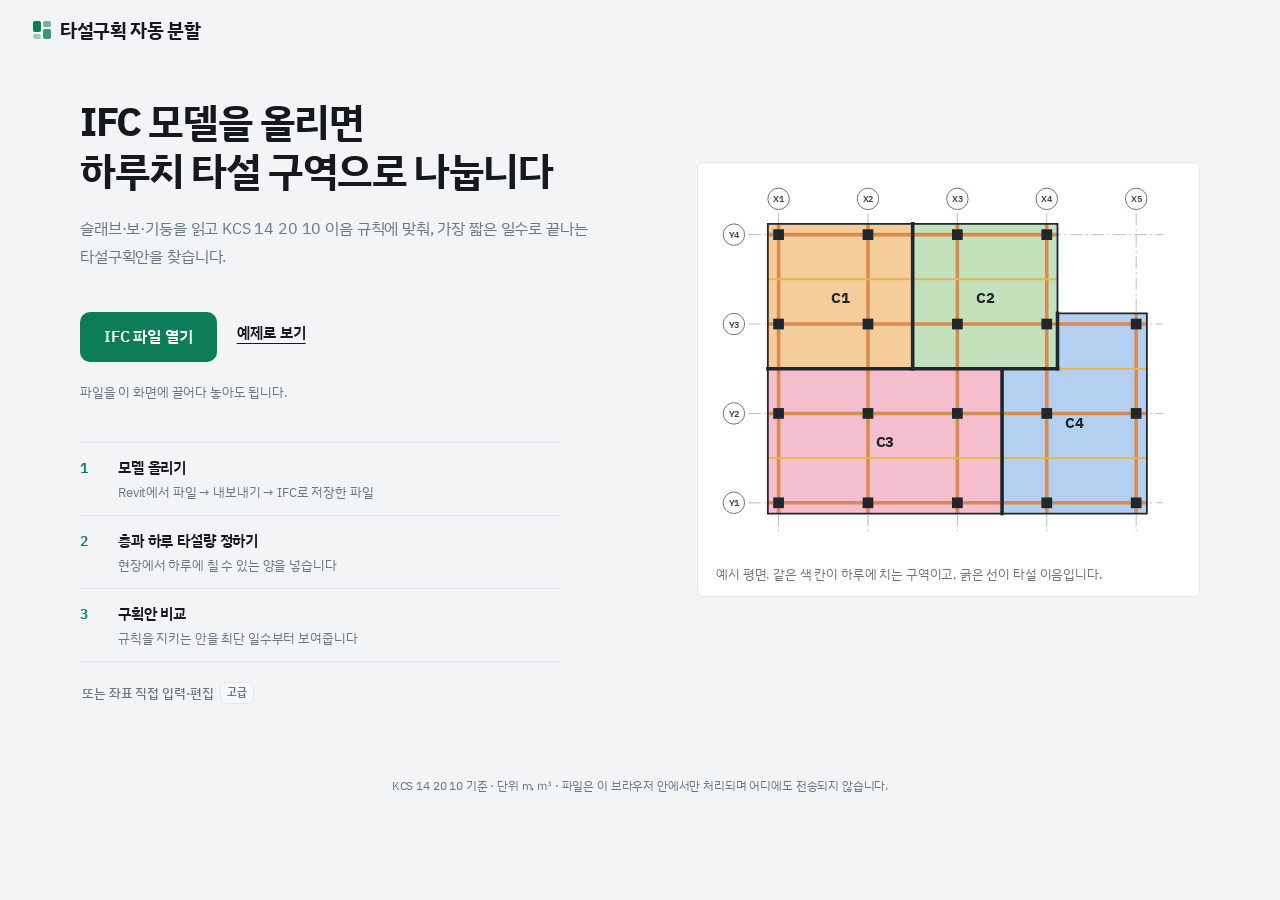
==== index.html @ 8f22064a "Add files via upload" ====
<!doctype html>
<html lang="ko">
<head>
<meta charset="utf-8">
<meta name="viewport" content="width=device-width, initial-scale=1, viewport-fit=cover">
<title>타설구획 자동 분할</title>
<link rel="preconnect" href="https://fonts.googleapis.com">
<link rel="preconnect" href="https://fonts.gstatic.com" crossorigin>
<link href="https://fonts.googleapis.com/css2?family=IBM+Plex+Sans+KR:wght@400;500;600;700&family=Noto+Sans+KR:wght@400;500;700&display=swap" rel="stylesheet">
<style>
:root{
  --paper:#F2F4F6; --sheet:#FFFFFF; --card:#FFFFFF; --ink:#16191C; --muted:#6B7684; --rule:#E5E8EB; --field:#F7F8FA;
  --accent:#0C7C59; --accent-soft:#E7F4EE; --accent-ink:#FFFFFF;
  --ok:#0C7C59; --ok-soft:#E7F4EE; --ng:#D6373B; --ng-soft:#FDECEC; --warn:#B26C00; --warn-soft:#FFF4E0;
  --girder:#D9804F; --beam:#E0B23F; --wall:#5E4B86; --col:#16191C; --cell:#E8ECEF;
  --shadow:0 1px 2px rgba(22,25,28,.05), 0 8px 24px rgba(22,25,28,.06);
  box-sizing:border-box;
  padding-top:env(safe-area-inset-top,0px); padding-bottom:env(safe-area-inset-bottom,0px);
  font-family:'IBM Plex Sans KR','Noto Sans KR','Apple SD Gothic Neo','Malgun Gothic',system-ui,sans-serif;
  color-scheme:light;
}
@media (prefers-color-scheme:dark){:root:not([data-theme="light"]){
  --paper:#0F1214; --sheet:#181C1F; --card:#181C1F; --ink:#EDF0F2; --muted:#9BA6B0; --rule:#2A3136; --field:#12171A;
  --accent:#2FBF8F; --accent-soft:#12312A; --accent-ink:#06120D;
  --ok:#2FBF8F; --ok-soft:#12312A; --ng:#FF7B7E; --ng-soft:#3A1E1F; --warn:#F0B24B; --warn-soft:#3A2D14;
  --cell:#262D32; --col:#EDF0F2; --shadow:0 1px 2px rgba(0,0,0,.4);
  color-scheme:dark;
}}
:root[data-theme="dark"]{
  --paper:#0F1214; --sheet:#181C1F; --card:#181C1F; --ink:#EDF0F2; --muted:#9BA6B0; --rule:#2A3136; --field:#12171A;
  --accent:#2FBF8F; --accent-soft:#12312A; --accent-ink:#06120D;
  --ok:#2FBF8F; --ok-soft:#12312A; --ng:#FF7B7E; --ng-soft:#3A1E1F; --warn:#F0B24B; --warn-soft:#3A2D14;
  --cell:#262D32; --col:#EDF0F2; color-scheme:dark;
}
html{scroll-padding-top:env(safe-area-inset-top,0px)}
*,*::before,*::after{box-sizing:inherit}
body{margin:0;background:var(--paper);color:var(--ink);font-size:15px;line-height:1.6;letter-spacing:-.01em;font-variant-numeric:tabular-nums;-webkit-font-smoothing:antialiased}
h1,h2,h3{margin:0;line-height:1.3;letter-spacing:-.02em}

/* 상단 바 */
.top{position:relative;background:var(--sheet);border-bottom:1px solid var(--rule);
  padding:calc(14px + env(safe-area-inset-top,0px)) clamp(16px,4vw,32px) 14px;display:flex;gap:10px 24px;align-items:center;justify-content:space-between;flex-wrap:wrap}
.top h1{font-size:19px;font-weight:700;display:flex;align-items:center;gap:8px}
.top h1::before{content:"";width:22px;height:22px;border-radius:7px;background:var(--accent);box-shadow:inset 0 0 0 3px var(--sheet), 0 0 0 1px var(--accent)}
.top p{margin:3px 0 0;color:var(--muted);font-size:13px;max-width:90ch}
.spec{font-size:12px;color:var(--muted);background:var(--field);border-radius:999px;padding:5px 12px}

@media (max-width:640px){.top{padding-top:calc(10px + env(safe-area-inset-top,0px));padding-bottom:10px}.top p,.spec{display:none}}
.layout{display:grid;grid-template-columns:minmax(320px,400px) minmax(0,1fr);gap:20px;padding:20px clamp(12px,3vw,28px) 60px;align-items:start;max-width:1560px;margin:0 auto}
@media (max-width:980px){.layout{grid-template-columns:1fr;gap:14px;padding-bottom:110px}}
.panel{display:flex;flex-direction:column;gap:12px;min-width:0}
.result{display:flex;flex-direction:column;gap:14px;min-width:0}

/* 카드 */
fieldset,.upload,.sheet,#zoneBlock,#altBlock,.exportcard{background:var(--card);border:1px solid var(--rule);border-radius:16px;box-shadow:var(--shadow)}
fieldset{border:1px solid var(--rule);margin:0;padding:18px 18px 20px;min-width:0}
legend{float:left;width:100%;font-weight:700;font-size:16px;padding:0;margin:0 0 14px;display:flex;gap:9px;align-items:center;line-height:1.3}
legend + *{clear:both}
legend + label, legend + .row2 > div > label{margin-top:0}
legend .n{display:inline-grid;place-items:center;width:24px;height:24px;border-radius:8px;background:var(--accent);color:var(--accent-ink);font-size:12.5px;font-weight:700;flex:none}
label{display:block;font-size:13px;color:var(--muted);margin:14px 0 6px;font-weight:500;line-height:1.4}
label b{color:var(--ink);font-weight:600}
input[type=text],input[type=number],textarea,select{display:block;width:100%;font:inherit;font-size:14px;line-height:1.5;color:var(--ink);background:var(--field);border:1px solid var(--rule);border-radius:10px;padding:10px 12px;transition:border-color .12s,background .12s}
input[type=text]:hover,input[type=number]:hover,textarea:hover,select:hover{background:color-mix(in srgb,var(--field) 60%,var(--card))}
input:focus,textarea:focus,select:focus{outline:none;border-color:var(--accent);background:var(--card);box-shadow:0 0 0 3px var(--accent-soft)}
textarea{min-height:96px;resize:vertical;font-size:13.5px;line-height:1.6;font-family:inherit;font-variant-numeric:tabular-nums;letter-spacing:0}
.row2{display:grid;grid-template-columns:1fr 1fr;gap:0 12px;align-items:start}
.row2 > div{min-width:0}
.check{display:flex;gap:9px;align-items:flex-start;color:var(--ink);font-size:13px;margin-top:12px;line-height:1.5}
.check input{margin-top:3px;accent-color:var(--accent);width:17px;height:17px}
.hint{font-size:12.5px;color:var(--muted);margin:6px 0 0;line-height:1.55}

/* 버튼 */
button{font:inherit;font-size:14px;font-weight:600;border-radius:12px;padding:11px 16px;cursor:pointer;border:1px solid var(--rule);background:var(--card);color:var(--ink);transition:transform .08s,background .12s,border-color .12s}
button:hover{background:var(--field)}
button:active{transform:scale(.985)}
button.primary{background:var(--accent);border-color:var(--accent);color:var(--accent-ink);font-weight:700}
button.primary:hover{filter:brightness(1.07)}
button:disabled{opacity:.45;cursor:not-allowed;transform:none}
button:focus-visible,summary:focus-visible,label:focus-visible{outline:2px solid var(--accent);outline-offset:2px}
.actions{position:sticky;bottom:12px;z-index:15;background:var(--card);border:1px solid var(--rule);border-radius:16px;box-shadow:0 6px 24px rgba(22,25,28,.12);padding:10px;display:flex;gap:8px}
.actions .primary{flex:1;padding:14px 16px;font-size:15px}
@media (max-width:980px){.actions{position:fixed;left:0;right:0;bottom:0;border-radius:0;border-width:1px 0 0;padding:10px clamp(12px,3vw,28px) calc(10px + env(safe-area-inset-bottom,0px))}}

details{background:var(--card);border:1px solid var(--rule);border-radius:16px;padding:16px 18px;box-shadow:var(--shadow)}
details summary{cursor:pointer;font-weight:600;font-size:14px;list-style:none;display:flex;justify-content:space-between;align-items:center}
details summary::-webkit-details-marker{display:none}
details summary::after{content:"＋";color:var(--muted);font-weight:400}
details[open] summary::after{content:"－"}
details ol{padding-left:18px;margin:10px 0 0;font-size:13px;color:var(--muted)}
details li{margin-bottom:6px}
details li::marker{color:var(--accent)}

/* 업로드 카드 */
.upload{padding:18px 18px 16px}
.upload h2{font-size:16px;font-weight:700}
.upload .hint{margin:6px 0 12px}
.drop{display:grid;gap:3px;place-items:center;text-align:center;border:1.5px dashed color-mix(in srgb,var(--accent) 45%,var(--rule));border-radius:14px;padding:26px 12px;cursor:pointer;margin:0;background:var(--accent-soft);transition:background .12s,border-color .12s}
.drop:hover,.drop.over{background:color-mix(in srgb,var(--accent) 14%,var(--card));border-color:var(--accent)}
.drop-main{font-weight:700;font-size:15px;color:var(--accent)}
.drop-sub{font-size:12px;color:var(--muted)}
.vh{position:absolute;width:1px;height:1px;opacity:0;pointer-events:none}
.ifc-status{font-size:13px;margin-top:10px;color:var(--muted);line-height:1.55}
.ifc-status.err{color:var(--ng)} .ifc-status.ok{color:var(--ink)}
.ifc-status ol{margin:8px 0 0;padding-left:18px}
button.wide{width:100%;margin-top:10px}
button.link{border:0;background:none;padding:8px 0 0;color:var(--accent);font-size:13px;font-weight:600}
button.link:hover{background:none;text-decoration:underline}
.form-note{font-size:13px;font-weight:600;color:var(--accent);margin:0 2px 2px}
.or{font-size:12.5px;color:var(--muted);margin:2px 4px 0;line-height:1.5}

/* 알림 */
.msg{display:flex;gap:10px;align-items:flex-start;border-radius:14px;padding:12px 14px;margin:0 0 8px;font-size:14px;line-height:1.55;background:var(--field);border:1px solid var(--rule)}
.msg .tag{flex:none;font-size:11.5px;font-weight:700;padding:3px 9px;border-radius:999px;letter-spacing:.02em}
.msg p{margin:0}
.msg.err{background:var(--ng-soft);border-color:color-mix(in srgb,var(--ng) 25%,transparent)}
.msg.err .tag{background:var(--ng);color:#fff}
.msg.warn{background:var(--warn-soft);border-color:color-mix(in srgb,var(--warn) 25%,transparent)}
.msg.warn .tag{background:var(--warn);color:#fff}
.msg.ok{background:var(--ok-soft);border-color:color-mix(in srgb,var(--ok) 22%,transparent)}
.msg.ok .tag{background:var(--ok);color:#fff}
.empty{background:var(--card);border:1px dashed var(--rule);border-radius:16px;padding:52px 24px;text-align:center;color:var(--muted)}

/* 레이어 칩 */
.layers{display:flex;flex-wrap:wrap;gap:8px;margin:0}
.layers label{display:inline-flex;gap:7px;align-items:center;margin:0;padding:8px 14px;border-radius:999px;background:var(--card);border:1px solid var(--rule);font-size:13px;color:var(--ink);cursor:pointer;font-weight:500;transition:background .12s,border-color .12s}
.layers label:has(input:checked){background:var(--accent-soft);border-color:color-mix(in srgb,var(--accent) 40%,transparent);color:var(--accent);font-weight:700}
.layers label.off{opacity:.4;cursor:not-allowed}
.layer-note{align-self:center;font-size:12.5px;color:var(--muted)}
.layers input{accent-color:var(--accent);width:15px;height:15px}

/* 도면 */
.sheet{padding:14px}
.sheet.fresh{animation:pop .35s ease-out}
@keyframes pop{from{opacity:0;transform:translateY(8px)}to{opacity:1;transform:none}}
.zoomwrap{position:relative}
.drawing{overflow:hidden;border-radius:12px;background:var(--sheet);touch-action:none;cursor:grab}
.drawing.drag{cursor:grabbing}
.drawing svg,.cand svg{letter-spacing:0;word-spacing:0}
.drawing svg{display:block;width:100%;height:auto;max-height:76vh}
.zoomctl{position:absolute;top:10px;right:10px;display:flex;flex-direction:column;gap:6px;z-index:2}
.zoomctl button{width:38px;height:36px;padding:0;font-size:17px;border-radius:11px;background:color-mix(in srgb,var(--card) 92%,transparent);backdrop-filter:blur(4px);box-shadow:var(--shadow)}
.zoomctl button:last-child{font-size:12px;font-weight:700}
.zoomhint{margin:8px 2px 0}
.legend{display:flex;flex-wrap:wrap;gap:6px 16px;font-size:12px;color:var(--muted);margin-top:10px;padding-top:10px;border-top:1px solid var(--rule)}
.legend span{display:inline-flex;gap:6px;align-items:center}
.legend i{display:inline-block;width:16px;height:0;border-top:3px solid;border-radius:2px}
.titleblock{display:grid;grid-template-columns:minmax(0,1.1fr) minmax(0,1.3fr);gap:14px;margin-top:14px;padding-top:14px;border-top:1px solid var(--rule)}
@media (max-width:640px){.titleblock{grid-template-columns:1fr}}
.tb-name h2{font-size:18px;font-weight:700}
.tb-name .sub{color:var(--muted);font-size:12.5px;margin-top:3px}
.tb-facts{display:grid;grid-template-columns:1fr 1fr;gap:8px;margin:0}
.tb-facts div{padding:10px 12px;background:var(--field);border-radius:12px}
.tb-facts dt{font-size:11.5px;color:var(--muted)}
.tb-facts dd{margin:2px 0 0;font-weight:700;font-size:16px}

/* 표 */
.tablewrap{overflow-x:auto;-webkit-overflow-scrolling:touch}
table{border-collapse:collapse;width:100%;font-size:14px}
th,td{padding:11px 12px;border-bottom:1px solid var(--rule);text-align:right;white-space:nowrap}
thead th{font-weight:600;color:var(--muted);font-size:12px;border-bottom:1px solid var(--rule);background:var(--field)}
thead th:first-child{border-radius:10px 0 0 10px}
thead th:last-child{border-radius:0 10px 10px 0}
th:first-child,td:first-child{text-align:left}
tbody tr:last-child td{border-bottom:0}
.sw{display:inline-block;width:12px;height:12px;border-radius:4px;vertical-align:-2px;margin-right:7px}
.over{color:var(--ng);font-weight:700}
h3{font-size:16px;font-weight:700;margin:2px 0 4px}
#detailTitle{margin:6px 4px 0}
#zoneBlock,#altBlock,.exportcard{padding:16px}
#zoneBlock .hint{margin-bottom:6px}
.alts tbody tr{cursor:pointer}
.alts tbody tr.sel td{background:var(--accent-soft)}
.alts tbody tr:hover td{background:var(--field)}
@media (max-width:640px){#altTable{display:none}}

/* 후보 카드 */
.cand-h{display:flex;align-items:baseline;gap:8px}
#candCount{font-size:13px;color:var(--accent);font-weight:700}
.cands{display:grid;grid-template-columns:repeat(auto-fill,minmax(158px,1fr));gap:10px;margin:10px 0 4px}
@media (max-width:480px){.cands{grid-template-columns:1fr 1fr;gap:8px}}
.cand{display:flex;flex-direction:column;gap:6px;text-align:left;padding:10px;border:1px solid var(--rule);border-radius:14px;background:var(--card);color:var(--ink);font-size:12.5px;line-height:1.45;font-weight:400}
.cand:hover{border-color:color-mix(in srgb,var(--accent) 45%,transparent);background:var(--card);box-shadow:var(--shadow)}
.cand[aria-pressed="true"]{border:2px solid var(--accent);padding:9px;background:color-mix(in srgb,var(--accent-soft) 60%,var(--card))}
.cand svg{width:100%;height:auto;display:block;aspect-ratio:4/3;background:var(--field);border-radius:9px}
.cand .ct{display:flex;justify-content:space-between;align-items:baseline;font-weight:700;font-size:14px}
.cand .ct small{font-weight:500;color:var(--muted);font-size:11.5px}
.cand .cm{color:var(--muted)}
.cand .tags{display:flex;flex-wrap:wrap;gap:4px}
.cand .tags span{font-size:11px;font-weight:600;padding:2px 8px;border-radius:999px;background:var(--accent-soft);color:var(--accent)}
.cand .tags span.day{background:var(--warn-soft);color:var(--warn)}

/* 판정 근거 */
.basis{margin-top:12px;padding-top:12px;border-top:1px solid var(--rule)}
.basis table{font-size:12.5px}
.basis td,.basis th{text-align:left;white-space:normal;padding:9px 10px}
.basis td:nth-child(2){text-align:right;white-space:nowrap;font-weight:700}
.basis .src{color:var(--muted);font-size:11.5px}
.inline-btn{margin-left:8px;padding:5px 12px;font-size:12.5px;border-radius:999px;border-color:currentColor;background:var(--card)}
.exports{display:flex;flex-wrap:wrap;gap:8px}
.exports textarea{min-height:110px;margin-top:8px}
.foot{font-size:12px;color:var(--muted);margin-top:14px;max-width:78ch;line-height:1.6}

/* ===== 단계별 화면 ===== */
[hidden]{display:none!important}
body[data-stage="start"] .top p,body[data-stage="pick"] .top p{display:none}
.card{background:var(--card);border:1px solid var(--rule);border-radius:16px;box-shadow:var(--shadow);padding:18px}
.step-h{display:flex;align-items:center;gap:10px;margin-bottom:6px}
.step-h h2{font-size:17px;font-weight:700}
.step-h .n{display:inline-grid;place-items:center;width:26px;height:26px;border-radius:9px;background:var(--accent);color:var(--accent-ink);font-size:13px;font-weight:700}
.step-desc{margin:0 0 12px}
.intro{padding:6px 2px 4px}
.intro h2{font-size:clamp(20px,2.6vw,26px);font-weight:700;letter-spacing:-.03em;line-height:1.35;margin-bottom:14px}
.steps{list-style:none;margin:0;padding:0;display:grid;grid-template-columns:repeat(3,1fr);gap:8px;counter-reset:s}
.steps li{counter-increment:s;background:var(--card);border:1px solid var(--rule);border-radius:14px;padding:12px 12px 12px 42px;position:relative;display:flex;flex-direction:column;gap:2px}
.steps li::before{content:counter(s);position:absolute;left:12px;top:12px;width:22px;height:22px;border-radius:8px;display:grid;place-items:center;background:var(--accent-soft);color:var(--accent);font-size:12px;font-weight:700}
.steps b{font-size:14px}
.steps span{font-size:12px;color:var(--muted)}
@media (max-width:560px){.steps{grid-template-columns:1fr}}
.file-chip{display:flex;align-items:center;justify-content:space-between;gap:10px;background:var(--field);border:1px solid var(--rule);border-radius:12px;padding:10px 12px}
.file-name{font-weight:600;font-size:14px;overflow:hidden;text-overflow:ellipsis;white-space:nowrap}
.file-chip .link{margin:0;padding:0;font-size:13px;font-weight:600;color:var(--accent);cursor:pointer;white-space:nowrap}
#ifcRun{margin-top:14px;padding:14px 16px;font-size:15px}
details.more .actions{position:static;background:none;padding:12px 0 0;border:0}
details.more fieldset{box-shadow:none;margin-top:10px}

/* 1) 시작: 가운데 한 줄, 결과 영역 숨김 */
body[data-stage="start"] .layout,body[data-stage="pick"] .layout{grid-template-columns:minmax(0,600px);justify-content:center;padding-top:36px}
body[data-stage="start"] .result,body[data-stage="pick"] .result{display:none}
body[data-stage="start"] #stepCond{display:none}
body[data-stage="start"] .panel > details:not(#manual){display:none}
body[data-stage="start"] .drop{padding:44px 12px}
body[data-stage="start"] .drop-main{font-size:18px}
/* 2) 층 선택: 파일 카드는 작게, 조건 카드 강조 */
body[data-stage="pick"] .intro,body[data-stage="result"] .intro{display:none}
body[data-stage="pick"] .drop,body[data-stage="result"] .drop{display:none}
body[data-stage="pick"] #stepFile .step-desc,body[data-stage="result"] #stepFile .step-desc{display:none}
body[data-stage="pick"] #stepCond{border:2px solid var(--accent);padding:17px}
body[data-stage="pick"] .panel > details:not(#manual){display:none}
/* 3) 결과: 왼쪽은 좁은 설정 막대, 오른쪽이 결과 */
body[data-stage="result"] .layout{grid-template-columns:minmax(280px,330px) minmax(0,1fr)}
@media (max-width:980px){body[data-stage="result"] .layout{grid-template-columns:1fr}}
body[data-stage="result"] #ifcSample{display:none}
body[data-stage="result"] .step-h h2{font-size:15px}
body[data-stage="result"] .card{padding:14px}

/* 결과 머리글 */
.res-head{background:var(--card);border:1px solid var(--rule);border-radius:16px;box-shadow:var(--shadow);padding:16px 18px;display:flex;flex-wrap:wrap;align-items:center;justify-content:space-between;gap:10px 20px}
.res-head .rt small{display:block;color:var(--muted);font-size:12.5px;font-weight:500}
.res-head .rt h2{font-size:22px;font-weight:700;letter-spacing:-.03em}
.res-head .rt h2 em{font-style:normal;color:var(--accent)}
.res-info{display:flex;flex-wrap:wrap;gap:5px;margin-top:8px}
.res-info span{font-size:11.5px;font-weight:600;padding:3px 9px;border-radius:999px;background:var(--field);border:1px solid var(--rule);color:var(--muted)}
body[data-stage="result"] .ifc-status.ok{display:none}
body[data-stage="pick"] #ifcSample{display:none}
.res-kpis{display:flex;flex-wrap:wrap;gap:8px}
.res-kpis div{background:var(--field);border-radius:12px;padding:8px 12px;min-width:88px}
@media (max-width:560px){.res-kpis{display:grid;grid-template-columns:1fr 1fr;width:100%}}
.res-kpis dt{font-size:11.5px;color:var(--muted)}
.res-kpis dd{margin:1px 0 0;font-size:16px;font-weight:700}

/* 필수 표시 */
.req{display:inline-block;margin-left:4px;font-size:11px;font-weight:700;color:#fff;background:var(--ng);border-radius:6px;padding:1px 6px;vertical-align:1px}
input.invalid{border-color:var(--ng)!important;box-shadow:0 0 0 3px var(--ng-soft)!important;background:var(--card)}
.field-err{margin:6px 0 0;font-size:12.5px;font-weight:600;color:var(--ng)}
/* 고급 입력: 단계별로 숨김 */
.adv{font-size:11px;font-weight:600;color:var(--muted);background:var(--field);border:1px solid var(--rule);border-radius:6px;padding:1px 6px;margin-left:6px}
body[data-stage="pick"] #manual,body[data-stage="pick"] #modelCard,body[data-stage="start"] #modelCard{display:none}
body[data-stage="start"] #manual{background:none;border:0;box-shadow:none;padding:4px 2px}
body[data-stage="start"] #manual:not([open]) summary{justify-content:center;color:var(--muted);font-weight:500;font-size:13px}
body[data-stage="start"] #manual:not([open]) summary::after{content:""}
body[data-stage="start"] #manual:not([open]) summary::before{content:"또는 ";margin-right:3px}
/* 모델 요약 카드 */
.mc-title{font-size:15px;font-weight:700;margin:0 0 10px}
.mc-hero{display:flex;align-items:baseline;gap:6px;padding-bottom:12px;margin-bottom:12px;border-bottom:1px solid var(--rule)}
.mc-hero b{font-size:26px;font-weight:700;letter-spacing:-.03em}
.mc-hero span{font-size:13px;color:var(--muted)}
.mc-bar{height:8px;border-radius:99px;background:var(--field);overflow:hidden;display:flex;margin:-4px 0 6px}
.mc-bar i{display:block;height:100%}
.mc-legend{display:flex;gap:12px;font-size:12px;color:var(--muted);margin-bottom:12px}
.mc-legend span::before{content:"";display:inline-block;width:8px;height:8px;border-radius:3px;margin-right:5px;background:currentColor;vertical-align:0}
.mc-grid{display:grid;grid-template-columns:1fr 1fr;gap:8px;margin:0}
.mc-grid div{background:var(--field);border-radius:12px;padding:9px 11px}
.mc-grid dt{font-size:11.5px;color:var(--muted)}
.mc-grid dd{margin:1px 0 0;font-size:15px;font-weight:700}
.mc-grid dd small{font-size:11.5px;font-weight:500;color:var(--muted);margin-left:3px}
.mc-notes{list-style:none;margin:12px 0 0;padding:12px 0 0;border-top:1px solid var(--rule);display:flex;flex-direction:column;gap:6px}
.mc-notes li{font-size:12.5px;color:var(--muted);display:flex;gap:7px;line-height:1.45}
.mc-notes li::before{content:"✓";color:var(--accent);font-weight:700}

/* ===== 결과 화면 v2: 전체 폭 + 서랍 + 목록/상세 ===== */
body[data-stage="result"] .top p{display:none}
#out{display:flex;flex-direction:column;gap:14px}
body[data-stage="result"] .layout{padding-top:14px}
.res-head{flex-direction:column;align-items:stretch;gap:12px;padding:14px 18px}
.rh-top{display:flex;align-items:center;justify-content:space-between;gap:10px;flex-wrap:wrap}
.rh-main{display:flex;align-items:center;justify-content:space-between;gap:10px 20px;flex-wrap:wrap}
.rh-status{display:flex;align-items:flex-start;gap:10px;flex-wrap:wrap;padding-top:10px;border-top:1px solid var(--rule);font-size:13.5px;color:var(--ink);line-height:1.55}
.rh-status .ok-dot{flex:none;width:8px;height:8px;border-radius:50%;background:var(--ok);margin-top:7px}
.rh-status p{margin:0;flex:1;min-width:240px}
.rh-status .warns{flex:none;padding:4px 10px;border-radius:999px}
.rh-status .warns[open]{flex-basis:100%;border-radius:12px;padding:8px 12px}
.drawer-h{display:none}
body[data-stage="result"] .layout{grid-template-columns:minmax(0,1fr);max-width:1480px}
body[data-stage="result"] .panel{position:fixed;top:0;right:0;bottom:0;width:min(420px,94vw);z-index:60;background:var(--paper);overflow:auto;padding:14px 14px 40px;box-shadow:-10px 0 40px rgba(0,0,0,.18);transform:translateX(105%);transition:transform .25s ease;visibility:hidden}
body.drawer-open .panel{transform:none;visibility:visible}
body.drawer-open::after{content:"";position:fixed;inset:0;background:rgba(15,20,24,.35);z-index:55}
body[data-stage="result"] .drawer-h{display:flex;align-items:center;justify-content:space-between;padding:4px 2px 8px}
.drawer-x{width:36px;height:36px;padding:0;border-radius:10px}
.res-bar{display:flex;align-items:center;justify-content:space-between;gap:10px;flex-wrap:wrap}
.rb-info{display:flex;flex-wrap:wrap;gap:6px;align-items:center;font-size:13px;color:var(--muted)}
.rb-info span{background:var(--card);border:1px solid var(--rule);border-radius:999px;padding:5px 11px;color:var(--ink);font-weight:500}
.rb-info span b{color:var(--muted);font-weight:500;margin-right:4px}
.rb-btn{border-radius:999px;padding:8px 14px;font-size:13px}
#msgs .msg{margin-bottom:0}
#msgs{display:flex;flex-direction:column;gap:8px}
.warns{background:var(--warn-soft);border:1px solid color-mix(in srgb,var(--warn) 25%,transparent);border-radius:14px;padding:10px 14px}
.warns summary{font-size:13.5px;font-weight:600;color:var(--warn);display:flex;gap:8px;align-items:center}
.warns summary::after{content:"펼치기";margin-left:auto;font-size:12px;font-weight:500;color:var(--muted)}
.warns[open] summary::after{content:"접기"}
.warns ul{margin:8px 0 0;padding-left:18px;font-size:13.5px;line-height:1.6}
/* 목록 + 상세 */
.md{display:grid;grid-template-columns:300px minmax(0,1fr);gap:14px;align-items:start}
.md-list{background:var(--card);border:1px solid var(--rule);border-radius:16px;box-shadow:var(--shadow);padding:14px 12px;position:sticky;top:12px;max-height:calc(100vh - 24px);display:flex;flex-direction:column}
.md-list-h{display:flex;align-items:baseline;justify-content:space-between;padding:0 4px 10px}
.md-sub{font-size:12px;color:var(--muted)}
.md-list .cands{display:flex;flex-direction:column;gap:8px;margin:0;overflow:auto;padding:2px;min-height:0}
.md-list .cand{display:grid;grid-template-columns:84px 1fr;grid-template-areas:"svg ct" "svg cm" "svg tags";column-gap:10px;row-gap:2px;align-items:start;padding:8px;flex:none}
.md-list .cand[aria-pressed="true"]{padding:7px}
.md-list .cand svg{grid-area:svg;width:84px;aspect-ratio:1/1}
.md-list .cand .ct{grid-area:ct;font-size:13.5px}
.md-list .cand .cm{grid-area:cm;font-size:12px}
.md-list .cand .tags{grid-area:tags}
.md-detail{background:var(--card);border:1px solid var(--rule);border-radius:16px;box-shadow:var(--shadow);padding:14px 16px 16px;min-width:0}
.dt-head{display:flex;flex-wrap:wrap;align-items:center;justify-content:space-between;gap:8px 12px;margin-bottom:10px}
.dt-head h3{margin:0;font-size:17px}
.dt-head .layers label{padding:6px 11px;font-size:12.5px}
.md-detail .sheet{border:0;box-shadow:none;padding:0;background:none}
.md-detail .drawing{background:var(--field);border-radius:12px}
.md-detail .drawing svg{max-height:62vh}
.dt-zones{margin-top:12px}
.dt-zones .hint{margin-top:6px}
.dt-more{box-shadow:none;border-radius:12px;margin-top:10px;padding:10px 12px}
.md-detail .foot{margin-top:12px}
@media (max-width:980px){
  .md{grid-template-columns:minmax(0,1fr)}
  .md-list,.md-detail{min-width:0}
  .md-list{position:static;max-height:none}
  .md-list .cands{flex-direction:row;overflow-x:auto;padding-bottom:6px}
  .md-list .cand{width:250px}
}

/* ===== 글자 정리 v3 ===== */
body[data-stage="result"] .spec{display:none}
.res-head{gap:14px;padding:16px 20px}
.rh-cond{display:flex;flex-wrap:wrap;align-items:center;gap:6px;font-size:13.5px;font-weight:600;color:var(--ink)}
.rh-cond i{font-style:normal;color:var(--muted);font-weight:400;margin:0 2px}
.rh-main{align-items:flex-end}
.rh-title{display:flex;align-items:center;gap:14px}
.rh-days{display:flex;align-items:baseline;gap:2px;color:var(--accent);line-height:1}
.rh-days b{font-size:56px;font-weight:800;letter-spacing:-.04em}
.rh-days span{font-size:22px;font-weight:700}
.rh-sub{display:flex;flex-direction:column;gap:4px}
.rh-lbl{font-size:18px;font-weight:700;color:var(--ink);letter-spacing:-.02em}
.rh-zones{font-size:13.5px;color:var(--muted);font-weight:500}
.rh-fail{font-size:20px;font-weight:700;color:var(--ng)}
.rh-badge{align-self:flex-start;font-size:12px;font-weight:700;padding:3px 9px;border-radius:999px;margin-top:2px}
.rh-badge.ok{background:var(--ok-soft);color:var(--ok)}
.rh-badge.warn{background:var(--warn-soft);color:var(--warn)}
.res-kpis div{min-width:104px;padding:10px 14px}
.res-kpis dd{font-size:20px;letter-spacing:-.02em}
.res-kpis dd small{font-size:12px;font-weight:600;color:var(--muted);margin-left:2px}
.rh-act{display:flex;align-items:center;gap:8px;position:relative}
.rh-act .warns{padding:6px 12px;border-radius:999px;background:var(--warn-soft)}
.rh-act .warns summary{color:var(--warn);font-weight:700}
.rh-act .warns[open]{position:absolute;right:0;top:44px;z-index:5;width:min(460px,86vw);border-radius:12px;padding:12px 14px;box-shadow:var(--shadow)}
.rh-foot .warns{display:inline-block;padding:4px 12px;border-radius:999px}
.rh-foot .warns[open]{display:block;border-radius:12px;padding:10px 14px}
.warns summary{font-size:13px}
.warns summary::after{content:""}
/* 카드 */
.cand .ct{align-items:center;justify-content:flex-start;gap:6px}
.rec{font-style:normal;font-size:11px;font-weight:700;color:var(--accent);background:var(--accent-soft);border-radius:999px;padding:1px 7px;margin-left:6px;vertical-align:2px}
.cand .ct small{margin-left:auto}
.cand .cm{display:flex;gap:12px;color:var(--ink)}
.cand .cm > span{display:flex;flex-direction:column;line-height:1.2}
.cand .cm em{font-style:normal;font-size:11px;color:var(--muted);font-weight:500}
.cand .cm u{text-decoration:none;font-size:11px;color:var(--muted);margin-left:1px}
.cand .cm strong{font-size:16px;font-weight:700;white-space:nowrap}
.md-list .cand{grid-template-areas:"svg ct" "svg cm";align-items:center;padding:10px}
.md-list .cand[aria-pressed="true"]{padding:9px}
.md-list .cand svg{width:72px}
.md-list .cand{grid-template-columns:72px 1fr}
.dt-head h3{display:flex;align-items:center}
/* 구역표 */
#zoneTable td small.day{font-size:11px;color:var(--muted);font-weight:500;margin-left:4px}
#zoneTable .gauge{display:inline-block;width:56px;height:6px;border-radius:9px;background:var(--field);margin-right:8px;vertical-align:1px;overflow:hidden}
#zoneTable .gauge i{display:block;height:100%;background:var(--accent);border-radius:9px}
#zoneTable td.over .gauge i{background:var(--ng)}
#zoneTable tr.sum td{font-weight:700;border-top:1px solid var(--rule)}
#zoneTable tr.sum td:last-child{font-weight:500;color:var(--muted)}
@media (max-width:560px){#zoneTable th:nth-child(3),#zoneTable td:nth-child(3){display:none}#zoneTable .gauge{width:34px;margin-right:6px}#zoneTable th,#zoneTable td{padding:10px 8px}.dt-head .layers label{padding:5px 9px;font-size:12px}.rh-days b{font-size:44px}.res-kpis{display:grid;grid-template-columns:repeat(3,1fr);gap:6px;width:100%}.res-kpis div{min-width:0;padding:8px 10px}.res-kpis dd{font-size:17px}.res-kpis dt{font-size:11px}}

/* ===== 머리글·바닥글 정리 ===== */
.md.no-list{grid-template-columns:minmax(0,1fr)}
.md.no-list .md-detail .drawing svg{max-height:70vh}
.rh-fail{color:var(--ng)}
.ifc-status.err{background:var(--ng-soft);border:1px solid color-mix(in srgb,var(--ng) 25%,transparent);border-radius:12px;padding:10px 12px;line-height:1.6;color:var(--ink)}
.ifc-status.err b{color:var(--ng)}
body[data-stage="start"] #stepFile .step-h{display:none}
body[data-stage="start"] #stepFile{padding-top:16px}
.top{position:static;background:transparent;border:0;box-shadow:none;padding:18px clamp(16px,4vw,32px) 0;display:block}
.brand{display:inline-flex;align-items:center;gap:8px;font-size:15px;font-weight:700;letter-spacing:-.02em;color:var(--ink);margin:0}
.brand::before{content:none!important;display:none!important}
.brand svg{flex:none}
body[data-stage="start"] .layout,body[data-stage="pick"] .layout{padding-top:28px}
body[data-stage="result"] .layout{padding-top:12px}
.site-foot{text-align:center;font-size:12px;color:var(--muted);padding:8px 16px 28px}
@media (max-width:980px){.site-foot{padding-bottom:110px}}
body[data-stage="result"] .site-foot{padding-bottom:28px}

/* 상태 칩 */
.sum-chips{display:flex;flex-wrap:wrap;gap:6px;align-items:center}
.sum-chips span,.sum-chips b{font-size:12.5px;padding:3px 10px;border-radius:999px;background:var(--field);border:1px solid var(--rule);color:var(--ink);font-weight:500}
.sum-chips b{background:var(--accent-soft);border-color:transparent;color:var(--accent);font-weight:700}
.ifc-status.ok{color:var(--ink)}
body[data-stage="result"] .ifc-status.ok{display:block}

/* ===== 첫 화면: 도면 히어로 ===== */
.hero,.drop-veil{display:none}
body[data-stage="start"] .layout{grid-template-columns:minmax(0,1120px);justify-content:center;padding-top:clamp(28px,6vh,72px)}
body[data-stage="start"] #intro,body[data-stage="start"] #stepFile{display:none}
body[data-stage="start"] .hero{display:grid;grid-template-columns:minmax(0,1.1fr) minmax(0,1fr);gap:clamp(28px,5vw,64px);align-items:center}
.hero-title{font-size:clamp(28px,3.2vw,40px);font-weight:700;line-height:1.24;letter-spacing:-.035em;color:var(--ink);margin:0 0 18px;word-break:keep-all}
.hero-lede{font-size:16px;line-height:1.75;color:var(--muted);max-width:32em;margin:0 0 28px;word-break:keep-all}
.hero-actions{display:flex;align-items:center;gap:18px;flex-wrap:wrap}
.btn-primary{display:inline-flex;align-items:center;background:var(--accent);color:#fff;font-weight:600;font-size:15.5px;padding:14px 24px;border-radius:10px;cursor:pointer;transition:background .15s}
.btn-primary:hover{background:color-mix(in srgb,var(--accent) 85%,#000)}
.btn-primary:focus-visible,.btn-quiet:focus-visible{outline:3px solid color-mix(in srgb,var(--accent) 45%,transparent);outline-offset:3px}
.btn-quiet{background:none;border:0;box-shadow:none;padding:6px 2px;font-size:15px;font-weight:600;color:var(--ink);text-decoration:underline;text-underline-offset:5px;text-decoration-thickness:1px;border-radius:4px}
.btn-quiet:hover{color:var(--accent);background:none}
.hero-drop{font-size:13px;color:var(--muted);margin:14px 0 0}
@media (hover:none){.hero-drop{display:none}}
.hero-steps{list-style:none;counter-reset:st;margin:40px 0 0;padding:0;border-top:1px solid var(--rule);max-width:32em}
.hero-steps li{counter-increment:st;display:grid;grid-template-columns:28px 1fr;column-gap:10px;padding:13px 0;border-bottom:1px solid var(--rule)}
.hero-steps li::before{content:counter(st);grid-row:span 2;font-size:14px;font-weight:600;color:var(--accent);font-variant-numeric:tabular-nums;padding-top:1px}
.hero-steps b{font-size:14.5px;font-weight:600;color:var(--ink)}
.hero-steps span{font-size:13px;color:var(--muted);margin-top:2px}
.hero-plan{margin:0;background:#fff;border:1px solid var(--rule);border-radius:6px;padding:18px 18px 12px}
.hero-plan svg{display:block;width:100%;height:auto}
.hero-plan figcaption{font-size:12.5px;color:var(--muted);margin-top:8px;line-height:1.55}
.hp-grid line{stroke:#9aa3ab;stroke-width:.8;stroke-dasharray:14 4 2 4}
.hp-bub circle{fill:#fff;stroke:#5b6670;stroke-width:1}
.hp-bub text{font-size:10px;font-weight:600;fill:#3a434b;text-anchor:middle;font-family:inherit}
.hp-beam line{stroke:#D98A4E;stroke-width:4}
.hp-sub line{stroke:#E3B74E;stroke-width:2.2}
.hp-col rect{fill:#1f262d}
.hp-slab{fill:none;stroke:#1f262d;stroke-width:2}
.hp-joint line{stroke:#1f262d;stroke-width:4;stroke-linecap:square}
.hp-lbl text{font-size:17px;font-weight:700;fill:#1f262d;text-anchor:middle;font-family:inherit}
.hp-zones .z{opacity:.85}
@media (prefers-reduced-motion:no-preference){
  body[data-stage="start"] .hp-zones .z,body[data-stage="start"] .hp-lbl .l{opacity:0;animation:hpIn .45s ease-out forwards}
  body[data-stage="start"] .hp-joint .j{stroke-dasharray:400;stroke-dashoffset:400;animation:hpDraw .5s ease-out forwards}
  .z1,.l1{animation-delay:.5s!important}.z2,.l2{animation-delay:.95s!important}.z3,.l3{animation-delay:1.4s!important}.z4,.l4{animation-delay:1.85s!important}
  .j1{animation-delay:.8s!important}.j2{animation-delay:1.25s!important}.j3{animation-delay:1.7s!important}.j4{animation-delay:2.1s!important}
}
@keyframes hpIn{to{opacity:.85}}
.hp-lbl .l{animation-name:hpInL!important}
@keyframes hpInL{to{opacity:1}}
@keyframes hpDraw{to{stroke-dashoffset:0}}
body[data-stage="start"] #manual{margin-top:4px;width:100%;max-width:1120px;justify-self:center}
body[data-stage="start"] #manual:not([open]) summary{justify-content:flex-start;padding-left:0}
@media (max-width:900px){
  body[data-stage="start"] .hero{grid-template-columns:1fr}
  .hero-plan{order:2}
  .hero-steps{margin-top:28px}
}
/* 화면 어디에나 끌어다 놓기 */
body.dragging .drop-veil{display:flex;position:fixed;inset:12px;z-index:80;border:2px dashed var(--accent);border-radius:14px;background:color-mix(in srgb,var(--accent) 8%,rgba(255,255,255,.85));align-items:center;justify-content:center;pointer-events:none}
.drop-veil span{font-size:17px;font-weight:600;color:var(--accent)}
</style>
</head>
<body data-stage="start">
<header class="top">
  <h1 class="brand"><svg viewBox="0 0 20 20" width="20" height="20" aria-hidden="true"><rect x="1" y="1" width="8" height="11" rx="2" fill="var(--accent)"/><rect x="11" y="1" width="8" height="6" rx="2" fill="var(--accent)" opacity=".55"/><rect x="11" y="9" width="8" height="10" rx="2" fill="var(--accent)" opacity=".8"/><rect x="1" y="14" width="8" height="5" rx="2" fill="var(--accent)" opacity=".35"/></svg>타설구획 자동 분할</h1>
</header>

<div class="layout">
<aside class="panel" id="panel">
  <div class="drawer-h"><b>조건 바꾸기 · 모델 정보</b><button type="button" class="drawer-x" id="closeDrawer" aria-label="닫기">✕</button></div>
  <section class="hero" id="hero" aria-labelledby="heroTitle">
    <div class="hero-copy">
      <h2 class="hero-title" id="heroTitle">IFC 모델을 올리면<br>하루치 타설 구역으로 나눕니다</h2>
      <p class="hero-lede">슬래브·보·기둥을 읽고 KCS 14 20 10 이음 규칙에 맞춰, 가장 짧은 일수로 끝나는 타설구획안을 찾습니다.</p>
      <div class="hero-actions">
        <label for="ifcFile" class="btn-primary" tabindex="0" role="button" id="heroOpen">IFC 파일 열기</label>
        <button type="button" class="btn-quiet" id="heroSample">예제로 보기</button>
      </div>
      <p class="hero-drop">파일을 이 화면에 끌어다 놓아도 됩니다.</p>
      <ol class="hero-steps">
        <li><b>모델 올리기</b><span>Revit에서 파일 → 내보내기 → IFC로 저장한 파일</span></li>
        <li><b>층과 하루 타설량 정하기</b><span>현장에서 하루에 칠 수 있는 양을 넣습니다</span></li>
        <li><b>구획안 비교</b><span>규칙을 지키는 안을 최단 일수부터 보여줍니다</span></li>
      </ol>
    </div>
    <figure class="hero-plan">
      <svg viewBox="0 0 520 420" role="img" aria-label="구역이 네 개로 나뉜 예시 평면도">
  <g class="hp-grid">
    <line x1="70" y1="36" x2="70" y2="396"/><line x1="170" y1="36" x2="170" y2="396"/><line x1="270" y1="36" x2="270" y2="396"/><line x1="370" y1="36" x2="370" y2="396"/><line x1="470" y1="36" x2="470" y2="396"/>
    <line x1="36" y1="60" x2="500" y2="60"/><line x1="36" y1="160" x2="500" y2="160"/><line x1="36" y1="260" x2="500" y2="260"/><line x1="36" y1="360" x2="500" y2="360"/>
  </g>
  <g class="hp-bub">
    <circle cx="70" cy="20" r="12"/><text x="70" y="24">X1</text><circle cx="170" cy="20" r="12"/><text x="170" y="24">X2</text><circle cx="270" cy="20" r="12"/><text x="270" y="24">X3</text><circle cx="370" cy="20" r="12"/><text x="370" y="24">X4</text><circle cx="470" cy="20" r="12"/><text x="470" y="24">X5</text>
    <circle cx="20" cy="60" r="12"/><text x="20" y="64">Y4</text><circle cx="20" cy="160" r="12"/><text x="20" y="164">Y3</text><circle cx="20" cy="260" r="12"/><text x="20" y="264">Y2</text><circle cx="20" cy="360" r="12"/><text x="20" y="364">Y1</text>
  </g>
  <g class="hp-zones">
    <polygon class="z z1" points="58,48 220,48 220,210 58,210" fill="#F4C58A"/>
    <polygon class="z z2" points="220,48 382,48 382,210 220,210" fill="#B9DDB0"/>
    <polygon class="z z3" points="58,210 320,210 320,372 58,372" fill="#F2B3C6"/>
    <polygon class="z z4" points="382,148 482,148 482,372 320,372 320,210 382,210" fill="#A6C8EE"/>
  </g>
  <g class="hp-beam">
    <line x1="58" y1="60" x2="382" y2="60"/><line x1="58" y1="160" x2="482" y2="160"/><line x1="58" y1="260" x2="482" y2="260"/><line x1="58" y1="360" x2="482" y2="360"/>
    <line x1="70" y1="48" x2="70" y2="372"/><line x1="170" y1="48" x2="170" y2="372"/><line x1="270" y1="48" x2="270" y2="372"/><line x1="370" y1="48" x2="370" y2="372"/><line x1="470" y1="148" x2="470" y2="372"/>
  </g>
  <g class="hp-sub"><line x1="58" y1="110" x2="382" y2="110"/><line x1="58" y1="210" x2="482" y2="210"/><line x1="58" y1="310" x2="482" y2="310"/></g>
  <g class="hp-col">
    <rect x="64" y="54" width="12" height="12"/><rect x="164" y="54" width="12" height="12"/><rect x="264" y="54" width="12" height="12"/><rect x="364" y="54" width="12" height="12"/>
    <rect x="64" y="154" width="12" height="12"/><rect x="164" y="154" width="12" height="12"/><rect x="264" y="154" width="12" height="12"/><rect x="364" y="154" width="12" height="12"/><rect x="464" y="154" width="12" height="12"/>
    <rect x="64" y="254" width="12" height="12"/><rect x="164" y="254" width="12" height="12"/><rect x="264" y="254" width="12" height="12"/><rect x="364" y="254" width="12" height="12"/><rect x="464" y="254" width="12" height="12"/>
    <rect x="64" y="354" width="12" height="12"/><rect x="164" y="354" width="12" height="12"/><rect x="264" y="354" width="12" height="12"/><rect x="364" y="354" width="12" height="12"/><rect x="464" y="354" width="12" height="12"/>
  </g>
  <polygon class="hp-slab" points="58,48 382,48 382,148 482,148 482,372 58,372"/>
  <g class="hp-joint"><line class="j j1" x1="220" y1="48" x2="220" y2="210"/><line class="j j2" x1="58" y1="210" x2="382" y2="210"/><line class="j j3" x1="320" y1="210" x2="320" y2="372"/><line class="j j4" x1="382" y1="148" x2="382" y2="210"/></g>
  <g class="hp-lbl"><text class="l l1" x="139" y="136">C1</text><text class="l l2" x="301" y="136">C2</text><text class="l l3" x="189" y="298">C3</text><text class="l l4" x="401" y="276">C4</text></g>
</svg>
      <figcaption>예시 평면. 같은 색 칸이 하루에 치는 구역이고, 굵은 선이 타설 이음입니다.</figcaption>
    </figure>
  </section>
  <div class="intro" id="intro">
    <h2>IFC 모델로 콘크리트 타설구획을<br>자동으로 나눕니다</h2>
    <ol class="steps">
      <li><b>모델 올리기</b><span>Revit에서 내보낸 .ifc</span></li>
      <li><b>층·하루 타설량</b><span>구획할 층과 1일 한도</span></li>
      <li><b>구획안 확인</b><span>최단 일수 계획 최대 10개</span></li>
    </ol>
  </div>

  <section class="card step" id="stepFile" aria-labelledby="upTitle">
    <div class="step-h"><span class="n">1</span><h2 id="upTitle">모델 올리기</h2></div>
    <p class="hint step-desc">Revit에서 <b>파일 → 내보내기 → IFC</b>로 저장한 파일을 올리세요.</p>
    <label class="drop" id="drop" for="ifcFile">
      <span class="drop-main">IFC 파일 선택</span>
      <span class="drop-sub">또는 여기로 끌어다 놓기 (.ifc)</span>
    </label>
    <input id="ifcFile" type="file" accept=".ifc,.rvt" class="vh">
    <div class="file-chip" id="fileChip" hidden>
      <span class="file-name" id="fileName"></span>
      <label for="ifcFile" class="link">다른 파일</label>
    </div>
    <div id="ifcStatus" class="ifc-status" role="status"></div>
    <button type="button" class="link" id="ifcSample">예제 IFC로 해보기</button>
  </section>

  <section class="card step" id="stepCond" aria-labelledby="condTitle">
    <div class="step-h"><span class="n">2</span><h2 id="condTitle">층과 조건 정하기</h2></div>
    <div id="ifcPick" hidden>
      <label for="storey"><b>구획할 층</b></label>
      <select id="storey"></select>
    </div>
    <div class="row2">
      <div><label for="P"><b>1일 타설량</b> <span class="req">필수</span></label><input id="P" type="number" step="1" min="1" placeholder="㎥ (예: 120)" required aria-required="true" aria-describedby="pErr"><p class="field-err" id="pErr" hidden>하루 최대 타설량을 입력하세요.</p></div>
      <div><label for="N"><b>구역 수</b> (선택)</label><input id="N" type="number" step="1" min="1" placeholder="자동"></div>
    </div>
    <p class="hint" id="nHint">구역 수는 비워 두면 최단 일수로 자동 계산합니다.</p>
    <button type="button" class="primary wide" id="ifcRun">구획하기</button>
  </section>

  <section class="card" id="modelCard" hidden aria-labelledby="mcTitle">
    <h2 class="mc-title" id="mcTitle">모델 요약</h2>
    <div id="mcBody"></div>
  </section>

  <details class="more" id="manual">
    <summary>좌표 직접 입력·편집 <span class="adv">고급</span></summary>
    <p class="form-note" id="formNote">IFC를 올리거나 [예제 불러오기]를 누르면 아래 칸이 채워집니다.</p>
    <fieldset>
    <legend><span class="n">1</span>슬래브</legend>
    <div class="row2">
      <div><label for="project">프로젝트</label><input id="project" type="text"></div>
      <div><label for="floor">층</label><input id="floor" type="text"></div>
    </div>
    <label for="slab"><b>외곽선 꼭짓점</b> — 한 줄에 x, y (순서대로 한 바퀴)</label>
    <textarea id="slab" spellcheck="false"></textarea>
    <div class="row2">
      <div><label for="t"><b>두께 t</b> (m)</label><input id="t" type="number" step="0.01" min="0"></div>
      <div><label for="C"><b>총 타설량 C</b> (㎥/층)</label><input id="C" type="number" step="0.1" min="0" placeholder="비우면 면적×t"></div>
    </div>
    <p class="hint">C를 넣으면 각 구역 타설량은 면적 비율로 나눠 계산합니다(보 물량 포함 값을 넣으면 보도 반영).</p>
  </fieldset>

    <fieldset>
    <legend><span class="n">2</span>기둥</legend>
    <label for="columns"><b>기둥 중심점</b> — 한 줄에 x, y</label>
    <textarea id="columns" spellcheck="false"></textarea>
    <p class="hint">같은 선 위 이웃 기둥 사이에는 큰보가 있다고 보고 자동으로 만듭니다.</p>
  </fieldset>

    <fieldset>
    <legend><span class="n">3</span>작은보 · 벽 · 개구부</legend>
    <label for="beams"><b>보</b> — x1, y1, x2, y2, 폭</label>
    <textarea id="beams" spellcheck="false" placeholder="비워도 됩니다"></textarea>
    <label for="walls"><b>콘크리트 벽·코어</b> — 사각형 x1, y1, x2, y2</label>
    <textarea id="walls" spellcheck="false" placeholder="비워도 됩니다"></textarea>
    <label for="openings"><b>개구부·계단실</b> — 사각형 x1, y1, x2, y2</label>
    <textarea id="openings" spellcheck="false" placeholder="비워도 됩니다"></textarea>
  </fieldset>

    <div class="actions">
      <button type="button" class="primary" id="run">입력값으로 다시 계산</button>
      <button type="button" id="example">예제 불러오기</button>
    </div>
  </details>

  <details>
    <summary>규칙 설정값</summary>
    <div class="row2">
      <div><label for="ratio">가운데 구간 비율</label><input id="ratio" type="text" value="1/3"></div>
      <div><label for="mult">작은보 이격 배수 (면에서)</label><input id="mult" type="number" step="0.5" min="0" value="2"></div>
      <div><label for="defW">기본 작은보 폭 (m)</label><input id="defW" type="number" step="0.05" min="0.05" value="0.4"></div>
      <div><label for="minCut">최소 절단 가능 폭 (m)</label><input id="minCut" type="number" step="0.05" min="0" value="0.3"></div>
      <div><label for="cantMin">캔틸레버로 보는 내민 길이 (m)</label><input id="cantMin" type="number" step="0.05" min="0" value="0.6"></div>
      <div><label for="gridTol">기둥 그리드 묶는 오차 (m)</label><input id="gridTol" type="number" step="0.05" min="0" value="0.3"></div>
      <div><label for="minWallT">구조벽으로 볼 최소 두께 (m)</label><input id="minWallT" type="number" step="0.05" min="0" value="0.2"></div>
      <div><label for="restarts">대안 탐색 횟수</label><input id="restarts" type="number" step="10" min="10" max="500" value="120"></div>
    </div>
    <label class="check"><input id="cantExt" type="checkbox"><span>캔틸레버를 안쪽 절단선의 연장선으로 나누는 것 허용 — 규칙 4와 다른 예외 설정입니다. 켜기 전에 구조기술자 확인이 필요합니다.</span></label>
  </details>

  <details>
    <summary>JSON으로 한 번에 넣기 (Revit·Dynamo 추출 파일)</summary>
    <label for="jsonFile">JSON 파일 선택</label>
    <input id="jsonFile" type="file" accept=".json,application/json">
    <label for="jsonText">또는 내용 붙여넣기</label>
    <textarea id="jsonText" spellcheck="false" placeholder='{"slab":[[0,0],...],"columns":[...]}'></textarea>
    <button type="button" id="jsonLoad">붙여넣은 JSON 적용</button>
  </details>

  <details>
    <summary>적용 규칙 6가지</summary>
    <ol>
      <li>보를 가로지를 때 기둥 사이 가운데 1/3 안에서만 자른다 (KCS 3.6.5(1), 수치는 ACI 318-14 26.5.6.2(b) 참조)</li>
      <li>작은보 옆면에서 작은보 폭의 2배 이내는 비운다 (KCS 3.6.5(1) 단서, ACI 318 26.5.6.2(c) — 면에서 잼)</li>
      <li>벽·코어·개구부는 지나갈 수 없다. 꺾임은 보·기둥 위에서만 — 어기는 배정은 후보에서 제외</li>
      <li>캔틸레버는 자르지 않고 옆 구역에 통째로 붙인다 (KCS 3.6.4(1))</li>
      <li>절단선은 그리드와 나란한 직선만 쓴다 (KCS 3.6.2(1), 3.7.1(3) + 시공성)</li>
      <li>한 구역은 하나로 이어져야 한다 — 인접 그래프 씨앗 확장 (KCS 3.7.1(2))</li>
    </ol>
  </details>

</aside>

<main class="result" id="result" aria-live="polite">
  <div class="empty" id="empty">
    <p>구획 결과가 여기에 나옵니다.</p>
  </div>
  <div id="out" hidden>
    <div class="res-head" id="resHead"></div>
    <div id="msgs"></div>
    <div class="md">
      <section class="md-list" id="altBlock" aria-label="구획안 목록">
        <div class="md-list-h"><h3 class="cand-h">구획안 <span id="candCount"></span></h3><span class="md-sub">추천순</span></div>
        <div class="cands" id="cands"></div>
        <div class="tablewrap" hidden><table class="alts" id="altTable"></table></div>
      </section>
      <section class="md-detail" id="detail" aria-live="polite">
        <div class="dt-head">
          <h3 id="detailTitle">선택한 구획안</h3>
          <div class="layers" role="group" aria-label="도면 표시">
            <label><input type="checkbox" data-layer="zones" checked>구획</label>
            <label title="규칙 1·2를 만족하는 절단 가능 위치"><input type="checkbox" data-layer="cand">절단선</label>
            <label title="반드시 한 번에 쳐야 하는 덩어리"><input type="checkbox" data-layer="units">타설 단위</label>
            <label><input type="checkbox" data-layer="struct" checked>구조</label>
            <span class="layer-note" id="layerNote"></span>
          </div>
        </div>
        <div class="sheet" id="sheet">
          <div class="zoomwrap">
            <div class="drawing" id="drawing"></div>
            <div class="zoomctl">
              <button type="button" id="zIn" aria-label="확대">+</button>
              <button type="button" id="zOut" aria-label="축소">−</button>
              <button type="button" id="zFit" aria-label="전체 보기">전체</button>
            </div>
          </div>
          <div class="legend" id="legend"></div>
          <div class="titleblock" hidden>
            <div class="tb-name"><h2 id="tbTitle"></h2><div class="sub" id="tbSub"></div></div>
            <dl class="tb-facts" id="tbFacts"></dl>
          </div>
        </div>
        <div class="dt-zones" id="zoneBlock">
          <div class="tablewrap"><table id="zoneTable"></table></div>
        </div>
        <details class="dt-more">
          <summary>판정 근거</summary>
          <div class="basis tablewrap" id="basis" aria-label="판정 근거"></div>
        </details>
        <details class="dt-more">
          <summary>내보내기</summary>
          <div class="exports">
            <button type="button" id="dlCsv">구역표 CSV 저장</button>
            <button type="button" id="dlSvg">도면 SVG 저장</button>
            <button type="button" id="dlJson">입력값 JSON 저장</button>
          </div>
          <label for="exportText">저장이 안 되는 환경에서는 아래 내용을 복사해 쓰세요.</label>
          <textarea id="exportText" readonly spellcheck="false"></textarea>
        </details>
        <p class="foot">타설량은 면적 비율 배분값입니다. 이음 위치는 구조기술자 확인 후 확정하세요.</p>
      </section>
    </div>
  </div>
</main>
</div>
<div class="drop-veil" aria-hidden="true"><span>여기에 놓으면 모델을 읽습니다</span></div>
<footer class="site-foot">KCS 14 20 10 기준 · 단위 m, ㎥ · 파일은 이 브라우저 안에서만 처리되며 어디에도 전송되지 않습니다.</footer>
<script>
// ===== CORE-START : 화면과 무관한 계산 로직 (규칙 1~6) =====
const EPS = 1e-6, TOL = 0.05;

function uniqSorted(arr, e) {
  const a = arr.slice().sort((p, q) => p - q), out = [];
  for (const v of a) if (!out.length || Math.abs(v - out[out.length - 1]) > e) out.push(v);
  return out;
}
function pip(x, y, poly) {
  let inside = false;
  for (let i = 0, j = poly.length - 1; i < poly.length; j = i++) {
    const [xi, yi] = poly[i], [xj, yj] = poly[j];
    if ((yi > y) !== (yj > y) && x < (xj - xi) * (y - yi) / (yj - yi) + xi) inside = !inside;
  }
  return inside;
}
function inRect(x, y, r) { return x > r[0] && x < r[2] && y > r[1] && y < r[3]; }
function normRect(r) { return [Math.min(r[0], r[2]), Math.min(r[1], r[3]), Math.max(r[0], r[2]), Math.max(r[1], r[3])]; }
function mkBeam(o, c, a, b, w, kind) { return { o, c, a, b, w, kind, j: [] }; }

// 규칙 1·2: 보를 가로지르는 위치 pos가 가운데 구간 안이고, 작은보 접합부 ±(배수×폭) 밖인가
function crossOK(beam, pos, r, m) {
  const L = beam.b - beam.a, lo = beam.a + L * (1 - r) / 2, hi = beam.b - L * (1 - r) / 2;
  if (pos < lo - EPS || pos > hi + EPS) return { ok: false, why: 'mid' };
  // 작은보 접합부: 작은보 '면'에서 폭의 m배 이상 떨어져야 한다 (중심 기준이면 w/2만큼 덜 떨어짐)
  for (const jn of beam.j) if (Math.abs(pos - jn.pos) < jn.w / 2 + m * jn.w - EPS) return { ok: false, why: 'jn' };
  return { ok: true };
}

function analyze(inp) {
  const W = [], E = [];
  // 슬래브는 여러 조각일 수 있다(Revit에서 바닥을 나눠 그린 경우). 조각들의 합집합을 한 바닥으로 본다
  const polys = (inp.slabs && inp.slabs.length ? inp.slabs : [inp.slab])
    .filter(p => Array.isArray(p) && p.length >= 3).map(p => p.map(q => [+q[0], +q[1]]));
  const poly = polys[0];
  if (!poly) { E.push('슬래브 외곽선 꼭짓점을 3개 이상 입력하세요.'); return { E, W }; }
  if (inp.columns.length < 2) {
    E.push(inp.columns.length ? '이 층을 받치는 기둥을 1개밖에 찾지 못했습니다. 보 구조 규칙(보 경간 기준)을 적용할 수 없습니다.'
      : '이 층을 받치는 기둥을 찾지 못했습니다. 벽식 구조처럼 기둥이 없는 층은 보 경간을 기준으로 하는 규칙 1·2를 적용할 수 없습니다. 보 구조 층을 선택하세요.');
    return { E, W };
  }
  const pipAny = (x, y) => polys.some(pg => pip(x, y, pg));
  outer: for (const pg of polys) for (let i = 0; i < pg.length; i++) {
    const p = pg[i], q = pg[(i + 1) % pg.length];
    if (Math.abs(p[0] - q[0]) > TOL && Math.abs(p[1] - q[1]) > TOL) { W.push('슬래브 외곽선에 사선 변이 있어 계단 모양으로 근사했습니다.'); break outer; }
  }
  const r = inp.ratio, m = inp.mult;
  // 구조벽만 반영: 기준보다 얇은 벽(칸막이·건식벽)은 절단 판정에서 제외한다
  const minWallT = inp.minWallT > 0 ? inp.minWallT : 0.2;
  const allWalls = (inp.walls || []).map(normRect);
  const walls = allWalls.filter(w => Math.min(w[2] - w[0], w[3] - w[1]) >= minWallT - 1e-9);
  const openings = (inp.openings || []).map(normRect);
  // 규칙 3 보완: 슬래브 끝을 따라 놓인 외벽은 절단선이 '관통'하는 것이 아니라 거기서 '끝나는' 자리다.
  // 벽의 긴 면 한쪽 바로 바깥이 슬래브 밖이면 외곽벽으로 보고, 절단을 막는 벽에서 뺀다
  const isPerimeterWall = w => {
    const dx = w[2] - w[0], dy = w[3] - w[1], d = 0.15, pts = [];
    for (const t of [0.2, 0.5, 0.8]) {
      if (dx >= dy) { const x = w[0] + dx * t; pts.push([[x, w[1] - d], [x, w[3] + d]]); }
      else { const y = w[1] + dy * t; pts.push([[w[0] - d, y], [w[2] + d, y]]); }
    }
    let out = 0; for (const [p, q] of pts) if (!pipAny(p[0], p[1]) || !pipAny(q[0], q[1])) out++;
    return out >= 2;
  };
  const perimeterWalls = walls.filter(isPerimeterWall);
  const innerWalls = walls.filter(w => !perimeterWalls.includes(w));
  if (allWalls.length - walls.length) W.push(`두께 ${minWallT} m 미만인 벽 ${allWalls.length - walls.length}개는 칸막이벽으로 보고 제외했습니다.`);
  // 기둥 좌표가 조금씩 어긋난 모델에서 그리드선이 수십 개로 쪼개지지 않도록 묶는 허용오차
  const gtol = inp.gridTol > 0 ? inp.gridTol : 0.3;
  const cluster = (vals) => {
    const a = vals.slice().sort((p, q) => p - q), out = [];
    let run = [a[0]];
    for (let i = 1; i < a.length; i++) {
      if (a[i] - run[run.length - 1] <= gtol) run.push(a[i]);
      else { out.push(run.reduce((p, q) => p + q, 0) / run.length); run = [a[i]]; }
    }
    if (run.length) out.push(run.reduce((p, q) => p + q, 0) / run.length);
    return out.map(v => Math.round(v * 1000) / 1000);
  };
  const xs = cluster(inp.columns.map(c => c[0])), ys = cluster(inp.columns.map(c => c[1]));
  const snap = (v, arr) => { let best = v, bd = gtol; for (const a of arr) { const d = Math.abs(a - v); if (d <= bd) { bd = d; best = a; } } return best; };
  const cs = inp.columns.map(c => [snap(c[0], xs), snap(c[1], ys)]);
  const onCol = (x, y) => cs.some(c => Math.abs(c[0] - x) <= gtol && Math.abs(c[1] - y) <= gtol);
  const touchesSlab = (x, y, o) => {
    const d = 0.05;
    return o === 'h' ? (pipAny(x, y + d) || pipAny(x, y - d)) : (pipAny(x + d, y) || pipAny(x - d, y));
  };

  // 입력한 보(모델에서 읽은 보)를 먼저 등록: 양 끝이 기둥이면 큰보, 아니면 작은보
  const beams = [];
  let diag = 0;
  for (const row of inp.beams) {
    const [x1, y1, x2, y2] = row; const w = row[4] > 0 ? row[4] : inp.defW;
    let b;
    if (Math.abs(y1 - y2) <= TOL) b = mkBeam('h', (y1 + y2) / 2, Math.min(x1, x2), Math.max(x1, x2), w, 'B');
    else if (Math.abs(x1 - x2) <= TOL) b = mkBeam('v', (x1 + x2) / 2, Math.min(y1, y2), Math.max(y1, y2), w, 'B');
    else { diag++; continue; }
    const e1 = b.o === 'h' ? [b.a, b.c] : [b.c, b.a], e2 = b.o === 'h' ? [b.b, b.c] : [b.c, b.b];
    b.c = b.o === 'h' ? snap(b.c, ys) : snap(b.c, xs);
    b.a = snap(b.a, b.o === 'h' ? xs : ys); b.b = snap(b.b, b.o === 'h' ? xs : ys);
    if (b.b - b.a < 0.3) continue;
    if (onCol(e1[0], e1[1]) && onCol(e2[0], e2[1])) b.kind = 'G';
    beams.push(b);
  }
  // 모델에 보가 없는 기둥 사이 구간만 큰보를 가정해서 채움 (가정한 개수는 경고로 알림)
  let assumed = 0;
  const covered = (o, c, a0, b0) => beams.some(g => g.o === o && Math.abs(g.c - c) <= gtol && g.a <= a0 + gtol && g.b >= b0 - gtol);
  for (const y of ys) {
    const on = cs.filter(c => c[1] === y).map(c => c[0]).sort((p, q) => p - q);
    for (let i = 0; i < on.length - 1; i++) {
      if (on[i + 1] - on[i] <= TOL || !touchesSlab((on[i] + on[i + 1]) / 2, y, 'h')) continue;
      if (covered('h', y, on[i], on[i + 1])) continue;
      beams.push(mkBeam('h', y, on[i], on[i + 1], 0, 'G')); assumed++;
    }
  }
  for (const x of xs) {
    const on = cs.filter(c => c[0] === x).map(c => c[1]).sort((p, q) => p - q);
    for (let i = 0; i < on.length - 1; i++) {
      if (on[i + 1] - on[i] <= TOL || !touchesSlab(x, (on[i] + on[i + 1]) / 2, 'v')) continue;
      if (covered('v', x, on[i], on[i + 1])) continue;
      beams.push(mkBeam('v', x, on[i], on[i + 1], 0, 'G')); assumed++;
    }
  }
  if (assumed) W.push(`모델에 보가 없는 기둥 사이 구간 ${assumed}곳은 큰보가 있다고 가정했습니다.`);
  if (diag) W.push(`사선 보 ${diag}개는 계산에서 제외했습니다.`);
  // 작은보 끝이 다른 보 중간에 닿는 곳 = 접합점 (규칙 2)
  for (const sb of beams) {
    if (sb.kind !== 'B') continue;
    const ends = sb.o === 'h' ? [[sb.a, sb.c], [sb.b, sb.c]] : [[sb.c, sb.a], [sb.c, sb.b]];
    for (const [px, py] of ends) for (const g of beams) {
      if (g === sb || g.o === sb.o) continue;
      const along = g.o === 'h' ? px : py, perp = g.o === 'h' ? py : px;
      if (Math.abs(perp - g.c) <= TOL && along > g.a + TOL && along < g.b - TOL) g.j.push({ pos: along, w: sb.w });
    }
  }

  // 절단 후보선: 기둥 사이 경간마다 1개, 가로지르는 보들을 가장 많이 만족하는 위치 (규칙 1·2·5)
  // 규칙 1·2: 기둥 사이 가운데 구간에서, 가로지르는 보마다 자를 수 있는 조각을 모두 찾아
  // 조각마다 후보선 하나(조각 가운데)를 둔다. 판정이 같은 연속 구간 = 조각
  function cutCandidates(s0, s1, crossers) {
    const L = s1 - s0, lo = s0 + L * (1 - r) / 2, hi = s1 - L * (1 - r) / 2;
    // 그리드 경간 전체를 훑되, 판정은 실제로 가로지르는 보마다 그 보의 가운데 구간으로 한다.
    // (다른 줄의 기둥 때문에 그리드가 잘게 나뉘어도, 긴 보의 유효 구간을 놓치지 않게)
    // 가로지르는 보가 없는 자리는 이 경간의 가운데 구간 안에서만 허용한다
    const step = Math.max(0.01, Math.min(0.025, L / 240));
    const inThird = p => p >= lo - 1e-9 && p <= hi + 1e-9;
    const sig = p => { let k = '', any = false, n = 0; for (const b of crossers) if (p > b.a + TOL && p < b.b - TOL) { n++; const ok = crossOK(b, p, r, m).ok; k += ok ? '1' : '0'; if (ok) any = true; } return n === 0 ? { k: inThird(p) ? 'T' : 'F', ok: inThird(p) } : { k, ok: any }; };
    const out = []; let run = null;
    const minW = inp.minCut > 0 ? inp.minCut : 0.3;
    const put = v => {
      const snapP = Math.round(v / 0.05) * 0.05;
      const p = (snapP >= run.a - 1e-9 && snapP <= run.b + 1e-9) ? snapP : v;
      const q = Math.round(p * 1000) / 1000;
      if (!out.some(o => Math.abs(o.pos - q) < 0.02)) out.push({ pos: q });
    };
    const flush = () => {
      if (run && run.ok && run.b - run.a >= minW - 1e-9) {
        const w = run.b - run.a;
        // 자를 수 있는 조각이 넓으면 그 안에서 여러 위치를 후보로 둔다 (선택지 확대)
        put((run.a + run.b) / 2);
        if (w >= 3 * minW) { put(run.a + w / 4); put(run.b - w / 4); }
      }
      run = null;
    };
    for (let p = s0 + step; p <= s1 - step + 1e-9; p += step) {
      const q = p, g = sig(q);
      if (run && run.k === g.k) run.b = q; else { flush(); run = { a: q, b: q, k: g.k, ok: g.ok }; }
    }
    flush();
    return out;
  }
  const hB = beams.filter(b => b.o === 'h'), vB = beams.filter(b => b.o === 'v');
  const cutX = [], cutY = [];
  for (let i = 0; i < xs.length - 1; i++) cutX.push(...cutCandidates(xs[i], xs[i + 1], hB));
  for (let i = 0; i < ys.length - 1; i++) cutY.push(...cutCandidates(ys[i], ys[i + 1], vB));

  // 셀 격자
  const allPts = polys.flat();
  const bx0 = Math.min(...allPts.map(p => p[0])), bx1 = Math.max(...allPts.map(p => p[0]));
  const by0 = Math.min(...allPts.map(p => p[1])), by1 = Math.max(...allPts.map(p => p[1]));
  // 반드시 정확해야 하는 좌표(그리드·절단 후보·보)와, 근사해도 되는 좌표(외곽선·벽·개구부)를 나눈다
  const keepX = [...xs, ...cutX.map(c => c.pos)], keepY = [...ys, ...cutY.map(c => c.pos)];
  for (const b of beams) { if (b.o === 'v') { keepX.push(b.c); keepY.push(b.a, b.b); } else { keepY.push(b.c); keepX.push(b.a, b.b); } }
  const softX = allPts.map(p => p[0]), softY = allPts.map(p => p[1]);
  for (const rc of [...walls, ...openings]) { softX.push(rc[0], rc[2]); softY.push(rc[1], rc[3]); }
  const inX = v => v >= bx0 - EPS && v <= bx1 + EPS, inY = v => v >= by0 - EPS && v <= by1 + EPS;
  let X, Y, snapG = 0;
  // 곡선 외곽 등으로 좌표가 너무 많으면 근사 좌표만 격자에 맞춰 줄인다 (계산 폭주 방지)
  for (;;) {
    const sn = v => snapG ? Math.round(v / snapG) * snapG : v;
    X = uniqSorted([...keepX, ...softX.map(sn)].filter(inX), 0.005);
    Y = uniqSorted([...keepY, ...softY.map(sn)].filter(inY), 0.005);
    if (X.length * Y.length <= 120000 || snapG >= 1) break;
    snapG = snapG ? snapG * 2 : 0.05;
  }
  if (snapG) W.push(`외곽선·벽 좌표가 너무 촘촘해 ${snapG.toFixed(2)} m 간격으로 근사했습니다.`);
  const nx = X.length - 1, ny = Y.length - 1, idx = (i, j) => j * nx + i;
  const inPoly = new Uint8Array(nx * ny), active = new Uint8Array(nx * ny), blockKind = new Uint8Array(nx * ny); // 1=벽, 2=개구부
  let totalArea = 0;
  for (let j = 0; j < ny; j++) for (let i = 0; i < nx; i++) {
    const cx = (X[i] + X[i + 1]) / 2, cy = (Y[j] + Y[j + 1]) / 2, k = idx(i, j);
    if (!pipAny(cx, cy)) continue;
    inPoly[k] = 1;
    if (openings.some(rc => inRect(cx, cy, rc))) { blockKind[k] = 2; continue; }
    // 벽 자리에도 슬래브는 이어져 있다. 잘라내지 않고 "절단 불가" 표시만 한다
    if (innerWalls.some(rc => inRect(cx, cy, rc))) blockKind[k] = 1;
    active[k] = 1; totalArea += (X[i + 1] - X[i]) * (Y[j + 1] - Y[j]);
  }
  // 규칙 4: 받치는 보가 한쪽에만 있는(자유단이 있는) 영역 = 캔틸레버
  const cantMin = inp.cantMin > 0 ? inp.cantMin : 0.6;
  const cantCell = new Uint8Array(nx * ny);
  // 규칙 4: 슬래브가 받침(보·구조벽)의 바깥 면보다 cantMin 넘게 밖으로 나간 부분 = 캔틸레버.
  // 한 줄 안에서도 슬래브가 여러 토막으로 끊길 수 있으므로(ㄷ자·L자 평면) 토막마다 따로 본다.
  // 토막의 끝이 슬래브 밖(자유단)일 때만 캔틸레버를 따진다. 개구부·벽에서 끝나면 받침이 있다고 본다.
  const supH = cy => vB.filter(b => b.a - TOL <= cy && cy <= b.b + TOL).map(b => ({ c: b.c, h: (b.w > 0 ? b.w : inp.defW) / 2 }))
    .concat(walls.filter(w => (w[3] - w[1]) > (w[2] - w[0]) && w[1] - TOL <= cy && cy <= w[3] + TOL).map(w => ({ c: (w[0] + w[2]) / 2, h: (w[2] - w[0]) / 2 })));
  const supV = cx => hB.filter(b => b.a - TOL <= cx && cx <= b.b + TOL).map(b => ({ c: b.c, h: (b.w > 0 ? b.w : inp.defW) / 2 }))
    .concat(walls.filter(w => (w[2] - w[0]) >= (w[3] - w[1]) && w[0] - TOL <= cx && cx <= w[2] + TOL).map(w => ({ c: (w[1] + w[3]) / 2, h: (w[3] - w[1]) / 2 })));
  // 방향별로 두 가지를 기록: flag = 자유단 쪽으로 마지막 받침 바깥면보다 cantMin 넘게 나감, span = 받침 사이에 걸쳐 있음
  // 캔틸레버 = 한 방향으로 나가 있으면서, 다른 방향으로도 받침 사이에 걸쳐 있지 않은 부분
  const flagH = new Uint8Array(nx * ny), spanH = new Uint8Array(nx * ny), flagV = new Uint8Array(nx * ny), spanV = new Uint8Array(nx * ny);
  const markRuns = (n, idxOf, P, sups, flag, span) => {
    let t = 0;
    while (t < n) {
      if (!active[idxOf(t)]) { t++; continue; }
      let e = t; while (e < n && active[idxOf(e)]) e++;
      const s0 = P[t], s1 = P[e];
      const freeLo = t === 0 || !inPoly[idxOf(t - 1)], freeHi = e >= n || !inPoly[idxOf(e)];
      const inRun = sups.filter(o => o.c + o.h > s0 - TOL && o.c - o.h < s1 + TOL);
      if (inRun.length) {
        const hiFace = Math.max(...inRun.map(o => o.c + o.h)), loFace = Math.min(...inRun.map(o => o.c - o.h));
        for (let q = t; q < e; q++) {
          const cc = (P[q] + P[q + 1]) / 2, k = idxOf(q);
          // 받침 사이, 또는 가장 바깥 받침에서 기준 길이(cantMin) 안쪽의 가장자리 띠는 받쳐진 바닥으로 본다
          if (inRun.length >= 2 && cc >= loFace - cantMin - TOL && cc <= hiFace + cantMin + TOL) span[k] = 1;
          if (freeHi && cc > hiFace && s1 - hiFace > cantMin + 1e-6) flag[k] = 1;
          if (freeLo && cc < loFace && loFace - s0 > cantMin + 1e-6) flag[k] = 1;
        }
      }
      t = e;
    }
  };
  for (let j = 0; j < ny; j++) markRuns(nx, i => idx(i, j), X, supH((Y[j] + Y[j + 1]) / 2), flagH, spanH);
  for (let i = 0; i < nx; i++) markRuns(ny, j => idx(i, j), Y, supV((X[i] + X[i + 1]) / 2), flagV, spanV);
  for (let k = 0; k < nx * ny; k++) if ((flagH[k] && !spanV[k]) || (flagV[k] && !spanH[k])) cantCell[k] = 1;
  const isCutX = x => cutX.some(c => Math.abs(c.pos - x) < 0.006), isCutY = y => cutY.some(c => Math.abs(c.pos - y) < 0.006);
  function nodeBad(x, y, dir) {
    for (const b of (dir === 'v' ? hB : vB)) {
      const along = dir === 'v' ? x : y, perp = dir === 'v' ? y : x;
      if (Math.abs(b.c - perp) > TOL) continue;
      if (along > b.a + TOL && along < b.b - TOL) { const q = crossOK(b, along, r, m); if (!q.ok) return q.why; }
    }
    return null;
  }
  // 셀 사이 경계면 → 자를 수 있는가
  const edges = [];
  for (let j = 0; j < ny; j++) for (let i = 1; i < nx; i++) {
    const A = idx(i - 1, j), B = idx(i, j), x = X[i];
    if (!inPoly[A] || !inPoly[B]) continue;
    const cand = isCutX(x);
    if (!active[A] || !active[B]) { if (cand) edges.push({ x1: x, y1: Y[j], x2: x, y2: Y[j + 1], A: -1, B: -1, ok: false, why: 'open', cand, len: Y[j + 1] - Y[j] }); continue; }
    let ok = false, why = 'grid';
    if (cand) {
      if (blockKind[A] === 1 || blockKind[B] === 1) why = 'wall';
      else if ((cantCell[A] || cantCell[B]) && !inp.cantExt) why = 'cant';
      else { const w1 = nodeBad(x, Y[j], 'v') || nodeBad(x, Y[j + 1], 'v'); if (w1) why = w1; else { ok = true; why = ''; } }
    }
    edges.push({ x1: x, y1: Y[j], x2: x, y2: Y[j + 1], A, B, ok, why, cand, len: Y[j + 1] - Y[j] });
  }
  for (let j = 1; j < ny; j++) for (let i = 0; i < nx; i++) {
    const A = idx(i, j - 1), B = idx(i, j), y = Y[j];
    if (!inPoly[A] || !inPoly[B]) continue;
    const cand = isCutY(y);
    if (!active[A] || !active[B]) { if (cand) edges.push({ x1: X[i], y1: y, x2: X[i + 1], y2: y, A: -1, B: -1, ok: false, why: 'open', cand, len: X[i + 1] - X[i] }); continue; }
    let ok = false, why = 'grid';
    if (cand) {
      if (blockKind[A] === 1 || blockKind[B] === 1) why = 'wall';
      else if ((cantCell[A] || cantCell[B]) && !inp.cantExt) why = 'cant';
      else { const w1 = nodeBad(X[i], y, 'h') || nodeBad(X[i + 1], y, 'h'); if (w1) why = w1; else { ok = true; why = ''; } }
    }
    edges.push({ x1: X[i], y1: y, x2: X[i + 1], y2: y, A, B, ok, why, cand, len: X[i + 1] - X[i] });
  }

  // 자를 수 없는 경계로 붙은 셀 = 최소 타설 단위
  const par = new Int32Array(nx * ny); for (let k = 0; k < par.length; k++) par[k] = k;
  const find = k => { while (par[k] !== k) { par[k] = par[par[k]]; k = par[k]; } return k; };
  for (const e of edges) if (e.A >= 0 && !e.ok) { const a = find(e.A), b = find(e.B); if (a !== b) par[a] = b; }
  const unitOf = new Int32Array(nx * ny).fill(-1), rootMap = new Map(), units = [];
  for (let j = 0; j < ny; j++) for (let i = 0; i < nx; i++) {
    const k = idx(i, j); if (!active[k]) continue;
    const rt = find(k); let u = rootMap.get(rt);
    if (u === undefined) { u = units.length; rootMap.set(rt, u); units.push({ area: 0, sx: 0, sy: 0, cells: [], nb: new Map() }); }
    unitOf[k] = u;
    const a = (X[i + 1] - X[i]) * (Y[j + 1] - Y[j]);
    units[u].area += a; units[u].sx += a * (X[i] + X[i + 1]) / 2; units[u].sy += a * (Y[j] + Y[j + 1]) / 2; units[u].cells.push(k);
  }
  if (!units.length) { E.push('슬래브 안에 계산할 영역이 없습니다. 외곽선 좌표를 확인하세요.'); return { E, W }; }
  const C = inp.C > 0 ? inp.C : totalArea * inp.t;
  for (const u of units) { u.cx = u.sx / u.area; u.cy = u.sy / u.area; u.vol = u.area / totalArea * C; }
  const lineKeyOf = e => (Math.abs(e.x1 - e.x2) < 1e-9 ? 'x' + e.x1.toFixed(3) : 'y' + e.y1.toFixed(3));
  const lineId = new Map();
  for (const u of units) u.nbl = new Map();
  for (const e of edges) {
    if (e.A < 0 || !e.ok) continue;
    const a = unitOf[e.A], b = unitOf[e.B]; if (a === b) continue;
    units[a].nb.set(b, (units[a].nb.get(b) || 0) + e.len); units[b].nb.set(a, (units[b].nb.get(a) || 0) + e.len);
    const k = lineKeyOf(e);
    if (!lineId.has(k)) lineId.set(k, lineId.size);
    const id = lineId.get(k);
    if (!units[a].nbl.has(b)) units[a].nbl.set(b, new Set());
    if (!units[b].nbl.has(a)) units[b].nbl.set(a, new Set());
    units[a].nbl.get(b).add(id); units[b].nbl.get(a).add(id);
  }
  const lines = Array.from(lineId.keys());
  // 서로 이어지지 않은 덩어리(벽 등으로 완전히 분리)
  const comp = new Int32Array(units.length).fill(-1), comps = [];
  for (let s = 0; s < units.length; s++) {
    if (comp[s] >= 0) continue;
    const list = [s]; comp[s] = comps.length;
    for (let q = 0; q < list.length; q++) for (const [v] of units[list[q]].nb) if (comp[v] < 0) { comp[v] = comps.length; list.push(v); }
    comps.push(list);
  }
  const why = { mid: 0, jn: 0, cant: 0, wall: 0, open: 0 }; let okN = 0, ngN = 0;
  for (const e of edges) if (e.cand) { if (e.ok) okN++; else { ngN++; if (why[e.why] !== undefined) why[e.why]++; } }
  const maxUnit = units.reduce((a, u, i) => u.vol > units[a].vol ? i : a, 0);
  // 조각마다 모서리 꼭짓점 목록 (꺾임 검사용)
  for (const u of units) {
    const set = new Set();
    for (const k of u.cells) { const i = k % nx, j = (k - i) / nx; set.add(j * (nx + 1) + i); set.add(j * (nx + 1) + i + 1); set.add((j + 1) * (nx + 1) + i); set.add((j + 1) * (nx + 1) + i + 1); }
    u.nodes = Array.from(set);
  }
  const onBeam = (x, y) => beams.some(b => b.o === 'h'
    ? Math.abs(b.c - y) <= TOL && x >= b.a - TOL && x <= b.b + TOL
    : Math.abs(b.c - x) <= TOL && y >= b.a - TOL && y <= b.b + TOL);
  return {
    E, W, poly, polys, xs, ys, cs, beams, gtol, lines, cutX, cutY, X, Y, nx, ny, inPoly, active, blockKind, cantCell, edges, unitOf, units, comps,
    totalArea, C, Cgiven: inp.C > 0, Nmin: Math.ceil(C / inp.P - 1e-9), maxUnit, onBeam,
    stats: { okN, ngN, why }, walls, openings, P: inp.P
  };
}

// ----- 구역 배정: 씨앗 확장 (규칙 6) -----
function mulberry32(a) { return function () { a |= 0; a = a + 0x6D2B79F5 | 0; let t = Math.imul(a ^ a >>> 15, 1 | a); t = t + Math.imul(t ^ t >>> 7, 61 | t) ^ t; return ((t ^ t >>> 14) >>> 0) / 4294967296; }; }

function pickSeeds(M, N, rnd) {
  const U = M.units; if (M.comps.length > N) return null;
  const seeds = [];
  for (const c of M.comps) seeds.push(c[Math.floor(rnd() * c.length)]);
  while (seeds.length < N) {
    let best = -1, bs = -1;
    for (let u = 0; u < U.length; u++) {
      if (seeds.includes(u)) continue;
      let d = Infinity; for (const s of seeds) d = Math.min(d, Math.hypot(U[u].cx - U[s].cx, U[u].cy - U[s].cy));
      const sc = d * (0.55 + 0.45 * rnd());
      if (sc > bs) { bs = sc; best = u; }
    }
    if (best < 0) return null;
    seeds.push(best);
  }
  return seeds;
}

function grow(U, seeds, P) {
  const z = new Int32Array(U.length).fill(-1);
  const Z = seeds.map((s, k) => { z[s] = k; return { vol: U[s].vol, ax: U[s].cx * U[s].area, ay: U[s].cy * U[s].area, ar: U[s].area, list: [s] }; });
  let left = U.length - seeds.length;
  while (left > 0) {
    const order = Z.map((_, k) => k).sort((a, b) => Z[a].vol - Z[b].vol);
    let pick = -1, pz = -1;
    for (const k of order) {
      const zk = Z[k], gx = zk.ax / zk.ar, gy = zk.ay / zk.ar, cand = new Map();
      for (const u of zk.list) for (const [v, len] of U[u].nb) {
        if (z[v] !== -1 || zk.vol + U[v].vol > P + 1e-9) continue;
        cand.set(v, (cand.get(v) || 0) + len);
      }
      let best = Infinity;
      for (const [v, len] of cand) { const s = Math.hypot(U[v].cx - gx, U[v].cy - gy) - 0.5 * len; if (s < best) { best = s; pick = v; } }
      if (pick >= 0) { pz = k; break; }
    }
    if (pick < 0) return null;
    z[pick] = pz; const zk = Z[pz], u = U[pick];
    zk.vol += u.vol; zk.ax += u.cx * u.area; zk.ay += u.cy * u.area; zk.ar += u.area; zk.list.push(pick); left--;
  }
  return z;
}

function stillConnected(U, z, A, skip) {
  let start = -1, total = 0;
  for (let u = 0; u < U.length; u++) if (z[u] === A && u !== skip) { total++; if (start < 0) start = u; }
  if (start < 0) return false;
  const seen = new Set([start]), st = [start];
  while (st.length) { const u = st.pop(); for (const [v] of U[u].nb) if (v !== skip && z[v] === A && !seen.has(v)) { seen.add(v); st.push(v); } }
  return seen.size === total;
}

function improve(U, z, N, P, T, guard) {
  const vol = new Float64Array(N), cnt = new Int32Array(N);
  U.forEach((u, i) => { vol[z[i]] += u.vol; cnt[z[i]]++; });
  for (let pass = 0; pass < 300; pass++) {
    let moved = false;
    for (let u = 0; u < U.length && !moved; u++) {
      const A = z[u]; if (cnt[A] <= 1) continue;
      for (const [v] of U[u].nb) {
        const B = z[v]; if (B === A) continue;
        const vu = U[u].vol; if (vol[B] + vu > P + 1e-9) continue;
        const before = (vol[A] - T) ** 2 + (vol[B] - T) ** 2, after = (vol[A] - vu - T) ** 2 + (vol[B] + vu - T) ** 2;
        if (after < before - 1e-9 && (!guard || guard(u, B)) && stillConnected(U, z, A, u)) { z[u] = B; vol[A] -= vu; vol[B] += vu; cnt[A]--; cnt[B]++; moved = true; break; }
      }
    }
    if (!moved) break;
  }
}


// 가장 큰 구역의 가장자리 조각을 이웃 구역으로 넘겨 최대 물량을 낮춤 (하루 한도 맞추기)
function shaveMax(U, z, N) {
  const vol = new Float64Array(N), cnt = new Int32Array(N);
  U.forEach((u, i) => { vol[z[i]] += u.vol; cnt[z[i]]++; });
  for (let it = 0; it < 400; it++) {
    let A = 0; for (let k = 1; k < N; k++) if (vol[k] > vol[A]) A = k;
    if (cnt[A] <= 1) break;
    let best = null;
    for (let u = 0; u < U.length; u++) {
      if (z[u] !== A) continue;
      const vu = U[u].vol;
      for (const [v] of U[u].nb) {
        const B = z[v]; if (B === A) continue;
        const newMax = Math.max(vol[A] - vu, vol[B] + vu);
        if (newMax < vol[A] - 1e-9 && (!best || newMax < best.m - 1e-9)) best = { u, B, m: newMax };
      }
    }
    if (!best) break;
    // 연결 유지 확인 (안 되면 다음 후보를 찾기 위해 그 조각을 제외하고 재시도)
    if (!stillConnected(U, z, A, best.u)) {
      let ok = false;
      const cands = [];
      for (let u = 0; u < U.length; u++) if (z[u] === A) for (const [v] of U[u].nb) { const B = z[v]; if (B !== A) { const m = Math.max(vol[A] - U[u].vol, vol[B] + U[u].vol); if (m < vol[A] - 1e-9) cands.push({ u, B, m }); } }
      cands.sort((a, b) => a.m - b.m);
      for (const c of cands) if (stillConnected(U, z, A, c.u)) { best = c; ok = true; break; }
      if (!ok) break;
    }
    const vu = U[best.u].vol;
    z[best.u] = best.B; vol[A] -= vu; vol[best.B] += vu; cnt[A]--; cnt[best.B]++;
  }
}


function maxOf(U, z, N) { const v = new Float64Array(N); U.forEach((u, i) => { v[z[i]] += u.vol; }); return Math.max(...v); }
function improveCapped(U, z, N, P, T) { improve(U, z, N, P, T); }
// 한도 초과가 남으면: 무작위 이동을 조금씩 허용하며(담금질) 한도 안으로 끌어들임
function anneal(U, z, N, P, T, rnd) {
  const vol = new Float64Array(N), cnt = new Int32Array(N);
  U.forEach((u, i) => { vol[z[i]] += u.vol; cnt[z[i]]++; });
  const c1 = v => 8 * Math.max(0, v - P) / T + ((v - T) / T) ** 2;
  const iters = Math.min(20000, 60 * U.length);
  let temp = 0.3;
  const cool = Math.pow(0.002 / temp, 1 / iters);
  for (let it = 0; it < iters; it++, temp *= cool) {
    const u = Math.floor(rnd() * U.length), A = z[u];
    if (cnt[A] <= 1) continue;
    const nbs = []; for (const [v] of U[u].nb) if (z[v] !== A && !nbs.includes(z[v])) nbs.push(z[v]);
    if (!nbs.length) continue;
    const B = nbs[Math.floor(rnd() * nbs.length)], vu = U[u].vol;
    const d = c1(vol[A] - vu) + c1(vol[B] + vu) - c1(vol[A]) - c1(vol[B]);
    if (d > 0 && rnd() >= Math.exp(-d / temp)) continue;
    if (!stillConnected(U, z, A, u)) continue;
    z[u] = B; vol[A] -= vu; vol[B] += vu; cnt[A]--; cnt[B]++;
    if (Math.max(...vol) <= P + 1e-6 && temp < 0.02) break;
  }
}


// 규칙 3: 한 꼭짓점에서 경계가 꺾였는데 그 점이 보·기둥 위가 아니면 위반
function bendAtNode(M, z, nid) {
  const { nx, ny, active, unitOf, blockKind } = M, i = nid % (nx + 1), j = (nid - i) / (nx + 1);
  if (i < 1 || j < 1 || i >= nx || j >= ny) return 0;
  // 벽은 스톱엔드를 받쳐 주므로 지지부로 보고 검사 제외. 개구부·슬래브 밖은 지지부가 아니므로 검사한다
  const zc = (a, b) => { const k = b * nx + a; return active[k] ? z[unitOf[k]] : (blockKind[k] === 1 ? -3 : -2); };
  const sw = zc(i - 1, j - 1), se = zc(i, j - 1), nw = zc(i - 1, j), ne = zc(i, j);
  if (sw === -3 || se === -3 || nw === -3 || ne === -3) return 0;
  const cut = (p, q) => (p >= 0 && q >= 0 && p !== q);
  const n = cut(nw, ne), s = cut(sw, se), w = cut(sw, nw), e = cut(se, ne);
  return (n + s + w + e === 2 && !(n && s) && !(w && e) && !M.onBeam(M.X[i], M.Y[j])) ? 1 : 0;
}
function bendDelta(M, z, u, B) {
  const A = z[u]; let before = 0, after = 0;
  for (const nd of M.units[u].nodes) before += bendAtNode(M, z, nd);
  z[u] = B; for (const nd of M.units[u].nodes) after += bendAtNode(M, z, nd); z[u] = A;
  return after - before;
}
function repairBends(M, z, N, P, rnd) {
  const U = M.units, vol = new Float64Array(N), cnt = new Int32Array(N);
  U.forEach((u, i) => { vol[z[i]] += u.vol; cnt[z[i]]++; });
  const { nx, ny } = M;
  for (let it = 0; it < 300; it++) {
    const bad = [];
    for (let j = 1; j < ny; j++) for (let i = 1; i < nx; i++) { const nd = j * (nx + 1) + i; if (bendAtNode(M, z, nd)) bad.push([i, j]); }
    if (!bad.length) return true;
    for (let q = bad.length - 1; q > 0; q--) { const w = Math.floor(rnd() * (q + 1)); [bad[q], bad[w]] = [bad[w], bad[q]]; }
    let moved = false;
    for (const [i, j] of bad) {
      const us = new Set();
      for (const [a, b] of [[i - 1, j - 1], [i, j - 1], [i - 1, j], [i, j]]) { const k = b * nx + a; if (M.active[k]) us.add(M.unitOf[k]); }
      for (const u of us) {
        const A = z[u]; if (cnt[A] <= 1) continue;
        for (const [v] of U[u].nb) {
          const B = z[v]; if (B === A || vol[B] + U[u].vol > P + 1e-9) continue;
          if (bendDelta(M, z, u, B) < 0 && stillConnected(U, z, A, u)) { z[u] = B; vol[A] -= U[u].vol; vol[B] += U[u].vol; cnt[A]--; cnt[B]++; moved = true; break; }
        }
        if (moved) break;
      }
      if (moved) break;
    }
    if (!moved) return false;
  }
  return false;
}

// 규칙 3 점검: 슬래브 한가운데(보 위가 아닌 곳)에서 꺾인 지점
function computeBends(M, z) {
  // 보정 단계(repairBends)와 똑같은 판정을 쓴다. 개구부 모서리 옆의 꺾임도 잡는다
  const { X, Y, nx, ny } = M, pts = [];
  for (let j = 1; j < ny; j++) for (let i = 1; i < nx; i++) if (bendAtNode(M, z, j * (nx + 1) + i)) pts.push([X[i], Y[j]]);
  return pts;
}

function evaluate(M, z, N, T) {
  const vol = Array(N).fill(0), area = Array(N).fill(0), joint = Array(N).fill(0);
  M.units.forEach((u, i) => { vol[z[i]] += u.vol; area[z[i]] += u.area; });
  let total = 0;
  for (const e of M.edges) {
    if (e.A < 0) continue;
    const a = z[M.unitOf[e.A]], b = z[M.unitOf[e.B]];
    if (a !== b) { total += e.len; joint[a] += e.len; joint[b] += e.len; }
  }
  const bends = computeBends(M, z);
  const maxDev = Math.max(...vol.map(v => Math.abs(v - T))) / T;
  const score = maxDev + 0.01 * total / Math.sqrt(M.totalArea);
  return { vol, area, joint, total, bends, maxDev, score, maxVol: Math.max(...vol), minVol: Math.min(...vol) };
}


// 이어진 바닥을 잘라 너무 작은 구역(평균의 10% 미만 또는 1㎥ 미만)을 만든 안인지.
// 본 바닥과 떨어진 조각(출입구 바닥 등) 하나로 된 구역은 규칙 6상 따로 칠 수밖에 없으므로 작아도 허용한다.
function hasTinyCut(M, z, vol, T) {
  const lim = Math.max(1, 0.1 * T);
  if (Math.min(...vol) >= lim) return false;
  if (!M._compOf) { M._compOf = new Int32Array(M.units.length); M.comps.forEach((c, i) => { for (const u of c) M._compOf[u] = i; }); }
  for (let k = 0; k < vol.length; k++) {
    if (vol[k] >= lim) continue;
    const comps = new Set(); let n = 0;
    for (let u = 0; u < z.length; u++) if (z[u] === k) { comps.add(M._compOf[u]); n++; }
    const whole = comps.size === 1 && M.comps[[...comps][0]].length === n;
    if (!whole) return true;
  }
  return false;
}

function solve(M, N, P, restarts, seed, deadline) {
  const rnd = mulberry32(seed || 20261010), T = M.C / N, raw = []; let overP = 0, bentN = 0, tinyN = 0;
  const stop = deadline || (Date.now() + 4000);
  // (a) 절단선 조합에서 바로 만든 배정
  // (0) 재귀 이등분: 꺾임 없는 안을 빠르게 만든다 (남은 시간의 40%까지)
  const gStop = Math.min(stop, Date.now() + Math.max(400, (stop - Date.now()) * 0.4));
  for (const z of guillotine(M, N, P, rnd, 400, gStop)) {
    const ev = evaluate(M, z, N, T);
    if (ev.maxVol > P + 1e-6) { overP++; continue; }
    if (ev.bends.length) { bentN++; continue; }
    if (hasTinyCut(M, z, ev.vol, T)) { tinyN++; continue; }
    raw.push({ z: Array.from(z), ...ev });
  }
  // 이등분 단계에서 충분히 모였으면 나머지 단계는 생략한다
  const enough = raw.length >= 30;
  const lineStop = enough ? Date.now() : Math.min(stop, Date.now() + Math.max(500, (stop - Date.now()) * 0.6));
  for (const z of lineCandidates(M, N, P, rnd, 120, lineStop)) {
    const ev = evaluate(M, z, N, T);
    if (ev.maxVol > P + 1e-6) { overP++; continue; }
    if (ev.bends.length) { bentN++; continue; }
    if (hasTinyCut(M, z, ev.vol, T)) { tinyN++; continue; }
    raw.push({ z: Array.from(z), ...ev });
  }
  // (b) 씨앗 확장 + 보정 — 선 조합으로 이미 충분하면 적게, 큰 모델이면 횟수를 줄인다
  const budget = enough ? 0 : raw.length >= 12 ? Math.min(restarts, 20) : Math.max(15, Math.min(restarts, Math.round(6000 / Math.max(10, M.units.length))));
  for (let r = 0; r < budget; r++) {
    if (Date.now() > stop) break;
    const seeds = pickSeeds(M, N, rnd); if (!seeds) break;
    const z = grow(M.units, seeds, Infinity); if (!z) continue;
    improve(M.units, z, N, Infinity, T);
    shaveMax(M.units, z, N);
    improve(M.units, z, N, Infinity, T);
    shaveMax(M.units, z, N);
    if (maxOf(M.units, z, N) > P + 1e-6) anneal(M.units, z, N, P, T, rnd);
    if (maxOf(M.units, z, N) > P + 1e-6) { overP++; continue; }
    // 규칙 3(꺾임은 보·기둥 위) 맞추기 → 꺾임을 늘리지 않는 범위에서 다시 물량 균형
    repairBends(M, z, N, P, rnd);
    improve(M.units, z, N, P, T, (u, B) => bendDelta(M, z, u, B) <= 0);
    const ev = evaluate(M, z, N, T);
    if (ev.maxVol > P + 1e-6) { overP++; continue; }
    if (ev.bends.length) { bentN++; continue; }
    if (hasTinyCut(M, z, ev.vol, T)) { tinyN++; continue; } // 규칙 3 위반 → 후보에서 제외
    raw.push({ z: Array.from(z), ...ev });
  }
  // 구역 번호만 다른 같은 배정 제거 → 점수순
  const seen = new Set(), uniq = [];
  for (const s of raw) {
    const map = new Map();
    const key = s.z.map(k => { if (!map.has(k)) map.set(k, map.size); return map.get(k); }).join(',');
    if (!seen.has(key)) { seen.add(key); s.N = N; s.T = T; uniq.push(s); }
  }
  uniq.sort((a, b) => a.score - b.score);
  return { sols: uniq, tried: restarts, found: raw.length, overP, bentN, tinyN, T };
}


// 절단선을 먼저 고르고 그 선으로만 나눠지는 덩어리(블록)를 만든다.
// 규칙 3을 지키는 배정은 대부분 "선을 통째로 긋는" 형태라, 이 방식이 훨씬 잘 찾는다
function blocksFromLines(M, S) {
  const U = M.units, n = U.length, par = new Int32Array(n);
  for (let i = 0; i < n; i++) par[i] = i;
  const find = k => { while (par[k] !== k) { par[k] = par[par[k]]; k = par[k]; } return k; };
  for (let u = 0; u < n; u++) for (const [v, ids] of U[u].nbl) {
    let allCut = true;
    for (const id of ids) if (!S.has(id)) { allCut = false; break; }
    if (!allCut) { const a = find(u), b = find(v); if (a !== b) par[a] = b; }
  }
  const map = new Map(), blockOf = new Int32Array(n), blocks = [];
  for (let u = 0; u < n; u++) {
    const rt = find(u);
    if (!map.has(rt)) { map.set(rt, blocks.length); blocks.push({ area: 0, vol: 0, sx: 0, sy: 0, members: [], nb: new Map() }); }
    const bi = map.get(rt); blockOf[u] = bi;
    const B = blocks[bi]; B.area += U[u].area; B.vol += U[u].vol; B.sx += U[u].cx * U[u].area; B.sy += U[u].cy * U[u].area; B.members.push(u);
  }
  for (const B of blocks) { B.cx = B.sx / B.area; B.cy = B.sy / B.area; }
  for (let u = 0; u < n; u++) for (const [v, len] of U[u].nb) {
    const a = blockOf[u], b = blockOf[v]; if (a === b) continue;
    blocks[a].nb.set(b, (blocks[a].nb.get(b) || 0) + len);
  }
  return { blocks, blockOf };
}

// 재귀 이등분(길로틴) 생성기: 영역을 곧은 절단선 하나로 끝까지 갈라 두 영역으로 나누고, 각 영역을 다시 가른다.
// 새 선은 항상 기존 경계에 닿아 끝나므로(T자) 슬래브 한가운데서 꺾이는 경계가 생기지 않는다(규칙 3을 구조적으로 만족).
function guillotine(M, N, P, rnd, tries, stop) {
  const U = M.units, out = [], seenKey = new Set();
  const volOf = reg => { let v = 0; for (const u of reg) v += U[u].vol; return v; };
  const comps = (reg, set, line) => {
    const lab = new Map(); let c = 0;
    for (const s0 of reg) {
      if (lab.has(s0)) continue;
      lab.set(s0, c); const st = [s0];
      while (st.length) { const u = st.pop(); for (const [v, ids] of U[u].nbl) { if (!set.has(v) || lab.has(v) || ids.has(line)) continue; lab.set(v, c); st.push(v); } }
      c++;
      if (c > 2) break;
    }
    return { c, lab };
  };
  function rec(reg, n, z, next, depth) {
    const vol = volOf(reg);
    if (n === 1) { if (vol > P + 1e-6) return -1; for (const u of reg) z[u] = next; return next + 1; }
    if (vol > n * P + 1e-6 || reg.length < n) return -1;
    const set = new Set(reg), lines = new Set();
    for (const u of reg) for (const [v, ids] of U[u].nbl) if (set.has(v)) for (const id of ids) lines.add(id);
    const opts = [];
    for (const line of lines) {
      const { c, lab } = comps(reg, set, line); if (c !== 2) continue;
      const A = [], B = []; for (const u of reg) (lab.get(u) === 0 ? A : B).push(u);
      const vA = volOf(A), vB = vol - vA;
      const base = Math.round(n * vA / vol);
      for (const nA of new Set([base, base - 1, base + 1])) {
        if (nA < 1 || nA > n - 1) continue;
        const nB = n - nA;
        if (vA > nA * P + 1e-6 || vB > nB * P + 1e-6 || A.length < nA || B.length < nB) continue;
        opts.push({ A, B, nA, nB, sc: Math.abs(vA / nA - vB / nB) / (vol / n) });
      }
    }
    if (!opts.length) return -1;
    opts.sort((a, b) => a.sc - b.sc);
    const top = Math.min(opts.length, 5);
    const order = []; for (let i = 0; i < top; i++) order.push(i);
    for (let i = order.length - 1; i > 0; i--) { if (rnd() < 0.6) { const j = Math.floor(rnd() * (i + 1)); [order[i], order[j]] = [order[j], order[i]]; } }
    for (const oi of order.slice(0, 3)) {
      if (stop && Date.now() > stop) return -1;
      const o = opts[oi], snap = Array.from(z);
      const k = rec(o.A, o.nA, z, next, depth + 1);
      if (k >= 0) { const k2 = rec(o.B, o.nB, z, k, depth + 1); if (k2 >= 0) return k2; }
      for (let i = 0; i < z.length; i++) z[i] = snap[i];
    }
    return -1;
  }
  for (let t = 0; t < tries && out.length < 60; t++) {
    if (stop && Date.now() > stop) break;
    for (const comp of M.comps) {
      // 떨어진 덩어리가 여러 개면 물량 비례로 구역 수를 나눠 준다
      if (M.comps.length > 1) break;
    }
    const z = new Array(U.length).fill(-1);
    let ok = true, next = 0;
    if (M.comps.length === 1) { next = rec(M.comps[0].slice(), N, z, 0, 0); ok = next === N; }
    else {
      const tot = M.C; let left = N; const cs = M.comps.slice().sort((a, b) => volOf(b) - volOf(a));
      for (let i = 0; i < cs.length && ok; i++) {
        const n = i === cs.length - 1 ? left : Math.max(1, Math.min(left - (cs.length - 1 - i), Math.round(N * volOf(cs[i]) / tot)));
        const k = rec(cs[i].slice(), n, z, next, 0); if (k < 0) ok = false; else { next = k; left -= n; }
      }
      ok = ok && next === N;
    }
    if (!ok || z.some(v => v < 0)) continue;
    const key = z.join(',');
    if (seenKey.has(key)) continue; seenKey.add(key); out.push(z);
  }
  return out;
}

function lineCandidates(M, N, P, rnd, limit, stop) {
  const L = M.lines.length, out = [], seen = new Set();
  if (!L) return out;
  const tryS = (arr) => {
    if (out.length >= limit || (stop && Date.now() > stop)) return;
    const key = arr.slice().sort((p, q) => p - q).join(',');
    if (seen.has(key)) return; seen.add(key);
    const S = new Set(arr), { blocks, blockOf } = blocksFromLines(M, S);
    if (blocks.length < N || blocks.length > Math.max(N + 6, 3 * N)) return;
    const zs = [];
    if (blocks.length === N) zs.push(Array.from(blockOf));
    else {
      // 블록이 남으면 여러 번(다른 시작점) 묶어 서로 다른 안을 만든다
      for (let t = 0; t < 4; t++) {
        const seeds = pickSeedsG(blocks, N, rnd); if (!seeds) continue;
        const bz = grow(blocks, seeds); if (!bz) continue;
        improve(blocks, bz, N, P, M.C / N);
        zs.push(Array.from(blockOf, q => bz[q]));
      }
    }
    for (const z of zs) {
      const vol = new Float64Array(N); M.units.forEach((u, i) => { vol[z[i]] += u.vol; });
      if (Math.max(...vol) > P + 1e-6 || Math.min(...vol) <= 0) continue;
      out.push(z);
      if (out.length >= limit) return;
    }
  };
  // 선 1~2개 조합은 전부, 그 이상은 무작위 표본
  for (let i = 0; i < L; i++) tryS([i]);
  for (let i = 0; i < L; i++) for (let j = i + 1; j < L; j++) tryS([i, j]);
  const kMin = Math.max(1, Math.min(L, Math.floor(2 * Math.sqrt(N)) - 2)), kMax = Math.min(L, N + 4);
  for (let t = 0; t < limit * 80 && out.length < limit; t++) {
    if (stop && Date.now() > stop) break;
    const k = kMin + Math.floor(rnd() * (kMax - kMin + 1));
    const pool = []; for (let i = 0; i < L; i++) pool.push(i);
    for (let i = pool.length - 1; i > 0; i--) { const q = Math.floor(rnd() * (i + 1)); [pool[i], pool[q]] = [pool[q], pool[i]]; }
    tryS(pool.slice(0, k));
  }
  return out;
}
function pickSeedsG(items, N, rnd) {
  if (items.length < N) return null;
  const seeds = [Math.floor(rnd() * items.length)];
  while (seeds.length < N) {
    let best = -1, bs = -1;
    for (let u = 0; u < items.length; u++) {
      if (seeds.includes(u)) continue;
      let d = Infinity; for (const s of seeds) d = Math.min(d, Math.hypot(items[u].cx - items[s].cx, items[u].cy - items[s].cy));
      const sc = d * (0.55 + 0.45 * rnd());
      if (sc > bs) { bs = sc; best = u; }
    }
    if (best < 0) return null;
    seeds.push(best);
  }
  return seeds;
}

// 타설 방법 후보 추천: 사용자가 정한 N구역 안에서, 규칙을 모두 지키면서 서로 충분히 다른 배정을 want개까지
function feasibilityScan(M, nFrom, nTo, tEach) {
  const out = [];
  for (let n = Math.max(1, nFrom); n <= Math.min(M.units.length, nTo); n++) {
    if (n < M.comps.length) { out.push({ n, best: null }); continue; }
    const R = recommend(M, n, 1e12, 60, 5, tEach);
    out.push({ n, best: R.sols.length ? Math.min(...R.sols.map(s => s.maxVol)) : null });
  }
  return out;
}
function recommend(M, N, P, restarts, want, timeMs) {
  want = want || 10;
  const pairs = [];
  M.units.forEach((u, i) => { for (const [v] of u.nb) if (i < v) pairs.push([i, v]); });
  const diff = (a, b) => { let d = 0; for (const [i, v] of pairs) if ((a.z[i] === a.z[v]) !== (b.z[i] === b.z[v])) d++; return d; };
  let pool = [], overP = 0, bentN = 0, tinyN = 0, found = 0, tried = 0;
  const seen = new Set();
  const stop = Date.now() + (timeMs > 0 ? timeMs : 10000);
  for (let round = 0; round < 4; round++) {
    if (Date.now() > stop) break;
    const R = solve(M, N, P, restarts, 20261010 + N + round * 977, stop);
    overP += R.overP; bentN += R.bentN; tinyN += R.tinyN || 0; found += R.found; tried += R.tried;
    for (const s of R.sols) {
      const map = new Map();
      const key = s.z.map(k => { if (!map.has(k)) map.set(k, map.size); return map.get(k); }).join(',');
      if (!seen.has(key)) { seen.add(key); pool.push(s); }
    }
    if (pool.length >= want * 2) break;
  }
  pool.sort((a, b) => a.score - b.score);
  const picked = [];
  for (const minD of [3, 1]) for (const s of pool) {
    if (picked.length >= want) break;
    if (!picked.includes(s) && picked.every(p => diff(p, s) >= minD)) picked.push(s);
  }
  picked.sort((a, b) => a.score - b.score);
  if (picked.length > 1) {
    const tag = (fn, label) => { let b = null; for (const s of picked) if (!b || fn(s) < fn(b) - 1e-9) b = s; if (b) (b.tags = b.tags || []).push(label); };
    tag(s => s.maxDev + 1e-5 * s.total, '물량 균형 최고');
    tag(s => s.total + 1e-3 * s.maxDev, '이음 최소');
  }
  picked.forEach(s => { s.tags = s.tags || []; });
  const timedOut = Date.now() >= stop - 50 && picked.length < want;
  return { sols: picked, T: M.C / N, tried, overP, bentN, tinyN, found, timedOut };
}
// ===== CORE-END =====
// ===== IFC-START : Revit에서 내보낸 IFC 읽기 (외부 라이브러리 없이 직접 해석) =====
const IFCReader = (() => {
  const V = {
    add: (a, b) => [a[0] + b[0], a[1] + b[1], a[2] + b[2]],
    sub: (a, b) => [a[0] - b[0], a[1] - b[1], a[2] - b[2]],
    mul: (a, s) => [a[0] * s, a[1] * s, a[2] * s],
    dot: (a, b) => a[0] * b[0] + a[1] * b[1] + a[2] * b[2],
    cross: (a, b) => [a[1] * b[2] - a[2] * b[1], a[2] * b[0] - a[0] * b[2], a[0] * b[1] - a[1] * b[0]],
    norm: a => { const l = Math.hypot(a[0], a[1], a[2]) || 1; return [a[0] / l, a[1] / l, a[2] / l]; }
  };
  const I3 = { x: [1, 0, 0], y: [0, 1, 0], z: [0, 0, 1], o: [0, 0, 0] };
  const apply = (F, p) => [F.o[0] + F.x[0] * p[0] + F.y[0] * p[1] + F.z[0] * p[2], F.o[1] + F.x[1] * p[0] + F.y[1] * p[1] + F.z[1] * p[2], F.o[2] + F.x[2] * p[0] + F.y[2] * p[1] + F.z[2] * p[2]];
  const applyDir = (F, d) => [F.x[0] * d[0] + F.y[0] * d[1] + F.z[0] * d[2], F.x[1] * d[0] + F.y[1] * d[1] + F.z[1] * d[2], F.x[2] * d[0] + F.y[2] * d[1] + F.z[2] * d[2]];
  const compose = (A, B) => ({ x: applyDir(A, B.x), y: applyDir(A, B.y), z: applyDir(A, B.z), o: apply(A, B.o) });

  function decodeStr(s) {
    return s.replace(/''/g, "'")
      .replace(/\\X4\\([0-9A-Fa-f]+)\\X0\\/g, (m, h) => { let o = ''; for (let i = 0; i + 8 <= h.length; i += 8) o += String.fromCodePoint(parseInt(h.substr(i, 8), 16)); return o; })
      .replace(/\\X2\\([0-9A-Fa-f]+)\\X0\\/g, (m, h) => { let o = ''; for (let i = 0; i + 4 <= h.length; i += 4) o += String.fromCharCode(parseInt(h.substr(i, 4), 16)); return o; })
      .replace(/\\X\\([0-9A-Fa-f]{2})/g, (m, h) => String.fromCharCode(parseInt(h, 16)))
      .replace(/\\S\\(.)/g, (m, c) => String.fromCharCode(c.charCodeAt(0) + 128));
  }

  function parse(text) {
    const ents = new Map(), byType = new Map();
    let i = text.indexOf('DATA;');
    if (i < 0) throw new Error('IFC 파일 형식이 아닙니다 (DATA 구역 없음).');
    i += 5; const n = text.length;
    while (i < n) {
      const h = text.indexOf('#', i); if (h < 0) break;
      let j = h + 1, id = 0;
      while (j < n) { const c = text.charCodeAt(j); if (c < 48 || c > 57) break; id = id * 10 + c - 48; j++; }
      while (j < n && text.charCodeAt(j) <= 32) j++;
      if (text[j] !== '=') { i = j; continue; }
      j++; while (j < n && text.charCodeAt(j) <= 32) j++;
      const ts = j; while (j < n && text[j] !== '(') j++;
      const type = text.slice(ts, j).trim().toUpperCase();
      const as = j; let inStr = false;
      while (j < n) {
        const c = text.charCodeAt(j);
        if (inStr) { if (c === 39) { if (text.charCodeAt(j + 1) === 39) j++; else inStr = false; } }
        else if (c === 39) inStr = true;
        else if (c === 59) break;
        j++;
      }
      ents.set(id, { t: type, s: as, e: j, a: null });
      let l = byType.get(type); if (!l) byType.set(type, l = []); l.push(id);
      i = j + 1;
    }
    if (!ents.size) throw new Error('IFC 파일에서 객체를 찾지 못했습니다.');

    function parseArgs(str) {
      let p = 0; const L = str.length;
      const ws = () => { while (p < L && str.charCodeAt(p) <= 32) p++; };
      function val() {
        ws(); const c = str[p];
        if (c === '(') {
          p++; const arr = [];
          for (;;) { ws(); if (p >= L) break; if (str[p] === ')') { p++; break; } arr.push(val()); ws(); if (str[p] === ',') { p++; continue; } if (str[p] === ')') { p++; break; } p++; }
          return arr;
        }
        if (c === "'") {
          p++; const st = p;
          for (;;) { if (p >= L) break; if (str[p] === "'") { if (str[p + 1] === "'") { p += 2; continue; } break; } p++; }
          const s = str.slice(st, p); p++; return decodeStr(s);
        }
        if (c === '#') { p++; let v = 0; while (p < L) { const d = str.charCodeAt(p); if (d < 48 || d > 57) break; v = v * 10 + d - 48; p++; } return { r: v }; }
        if (c === '$' || c === '*') { p++; return null; }
        if (c === '.') { const e = str.indexOf('.', p + 1); const v = str.slice(p + 1, e); p = e + 1; return { e: v }; }
        if (/[A-Za-z]/.test(c)) { const st = p; while (p < L && /[A-Za-z0-9_]/.test(str[p])) p++; const nm = str.slice(st, p); ws(); if (str[p] === '(') { const inner = val(); return inner.length === 1 ? inner[0] : inner; } return { e: nm }; }
        const st = p; while (p < L && '+-0123456789.Ee'.indexOf(str[p]) >= 0) p++;
        return parseFloat(str.slice(st, p));
      }
      return val();
    }
    const A = id => { const e = ents.get(id); if (!e) return null; if (!e.a) e.a = parseArgs(text.slice(e.s, e.e)); return e.a; };
    const T = id => { const e = ents.get(id); return e ? e.t : null; };
    const R = v => (v && typeof v === 'object' && 'r' in v) ? v.r : null;
    const list = t => byType.get(t) || [];

    // 단위
    let lenScale = 1, angScale = 1; // 파일 단위 → m, rad
    const siPrefix = { EXA: 1e18, PETA: 1e15, TERA: 1e12, GIGA: 1e9, MEGA: 1e6, KILO: 1e3, HECTO: 1e2, DECA: 10, DECI: 0.1, CENTI: 0.01, MILLI: 1e-3, MICRO: 1e-6 };
    function unitScale(uid) {
      const t = T(uid), a = A(uid); if (!a) return null;
      if (t === 'IFCSIUNIT') return a[2] && a[2].e ? (siPrefix[a[2].e] || 1) : 1;
      if (t === 'IFCCONVERSIONBASEDUNIT' || t === 'IFCCONVERSIONBASEDUNITWITHOFFSET') {
        const mw = A(R(a[3])); if (!mw) return null;
        const v = Array.isArray(mw[0]) ? mw[0][0] : mw[0]; const base = unitScale(R(mw[1]));
        return v * (base || 1);
      }
      return null;
    }
    const proj = list('IFCPROJECT')[0];
    const projName = proj ? (A(proj)[2] || A(proj)[7] || '') : '';
    if (proj) {
      const ua = A(R(A(proj)[8]));
      if (ua) for (const u of ua[0] || []) {
        const uid = R(u), a = A(uid); if (!a) continue;
        const ut = a[1] && a[1].e;
        if (ut === 'LENGTHUNIT') { const s = unitScale(uid); if (s) lenScale = s; }
        if (ut === 'PLANEANGLEUNIT') { const s = unitScale(uid); if (s) angScale = s; }
      }
    }

    // 좌표계
    const pt = id => { const a = A(id); const c = (a && a[0]) || [0, 0, 0]; return [c[0] || 0, c[1] || 0, c[2] || 0]; };
    const dir = id => { const a = A(id); const c = (a && a[0]) || [1, 0, 0]; return [c[0] || 0, c[1] || 0, c[2] || 0]; };
    function frame3(id) {
      const a = A(id); if (!a) return I3;
      if (T(id) === 'IFCAXIS2PLACEMENT2D') return frame2(id);
      const o = R(a[0]) ? pt(R(a[0])) : [0, 0, 0];
      const z = R(a[1]) ? V.norm(dir(R(a[1]))) : [0, 0, 1];
      let x0 = R(a[2]) ? dir(R(a[2])) : [1, 0, 0];
      let x = V.sub(x0, V.mul(z, V.dot(x0, z)));
      if (Math.hypot(...x) < 1e-9) x = Math.abs(z[0]) < 0.9 ? V.sub([1, 0, 0], V.mul(z, z[0])) : V.sub([0, 1, 0], V.mul(z, z[1]));
      x = V.norm(x);
      return { x, y: V.cross(z, x), z, o };
    }
    function frame2(id) {
      const a = A(id); if (!a) return I3;
      const o = R(a[0]) ? pt(R(a[0])) : [0, 0, 0];
      let x = R(a[1]) ? dir(R(a[1])) : [1, 0, 0]; x = V.norm([x[0], x[1], 0]);
      return { x, y: [-x[1], x[0], 0], z: [0, 0, 1], o: [o[0], o[1], 0] };
    }
    const plCache = new Map();
    function placement(id) {
      if (!id) return I3;
      if (plCache.has(id)) return plCache.get(id);
      plCache.set(id, I3);
      const a = A(id); let F = I3;
      if (T(id) === 'IFCLOCALPLACEMENT' && a) F = compose(placement(R(a[0])), frame3(R(a[1])));
      plCache.set(id, F); return F;
    }
    function ctop(id) { // IfcCartesianTransformationOperator
      const a = A(id); if (!a) return I3;
      const t = T(id), is2 = t.indexOf('2D') >= 0;
      const o = R(a[2]) ? pt(R(a[2])) : [0, 0, 0]; const s = typeof a[3] === 'number' ? a[3] : 1;
      let x = R(a[0]) ? V.norm(dir(R(a[0]))) : [1, 0, 0], y = R(a[1]) ? V.norm(dir(R(a[1]))) : [-x[1], x[0], 0];
      let z = !is2 && R(a[4]) ? V.norm(dir(R(a[4]))) : V.norm(V.cross(x, y));
      const sx = s, sy = (t.indexOf('NONUNIFORM') >= 0 && typeof a[is2 ? 4 : 5] === 'number') ? a[is2 ? 4 : 5] : s;
      const sz = (t.indexOf('NONUNIFORM') >= 0 && !is2 && typeof a[6] === 'number') ? a[6] : s;
      return { x: V.mul(x, sx), y: V.mul(y, sy), z: V.mul(z, sz), o: [o[0], o[1], o[2] || 0] };
    }

    // 곡선 → 2D 점
    function curvePts(id) {
      const t = T(id), a = A(id); if (!a) return [];
      if (t === 'IFCPOLYLINE') return (a[0] || []).map(r => pt(R(r)));
      if (t === 'IFCINDEXEDPOLYCURVE') { const pl = A(R(a[0])); return pl ? (pl[0] || []).map(c => [c[0], c[1], c[2] || 0]) : []; }
      if (t === 'IFCCOMPOSITECURVE' || t === 'IFCCOMPOSITECURVEONSURFACE') {
        let out = [];
        for (const s of a[0] || []) {
          const sa = A(R(s)); if (!sa) continue;
          let p = curvePts(R(sa[2])); if (sa[1] && sa[1].e === 'F') p = p.slice().reverse();
          if (out.length && p.length && Math.hypot(out[out.length - 1][0] - p[0][0], out[out.length - 1][1] - p[0][1]) < 1e-6) p = p.slice(1);
          out = out.concat(p);
        }
        return out;
      }
      if (t === 'IFCTRIMMEDCURVE') {
        const bt = T(R(a[0])), ba = A(R(a[0])); const sense = !(a[3] && a[3].e === 'F');
        const trimPt = tr => { for (const v of tr || []) if (R(v) && T(R(v)) === 'IFCCARTESIANPOINT') return pt(R(v)); return null; };
        const trimPar = tr => { for (const v of tr || []) if (typeof v === 'number') return v; return null; };
        if (bt === 'IFCCIRCLE' || bt === 'IFCELLIPSE') {
          const F = frame3(R(ba[0])), r1 = ba[1], r2 = bt === 'IFCELLIPSE' ? ba[2] : ba[1];
          const angOf = (tr) => {
            const q = trimPt(tr);
            if (q) { const d = V.sub(q, F.o); return Math.atan2(V.dot(d, F.y) / r2, V.dot(d, F.x) / r1); }
            const pv = trimPar(tr); return pv === null ? 0 : pv * angScale;
          };
          let t1 = angOf(a[1]), t2 = angOf(a[2]);
          if (sense) { while (t2 <= t1) t2 += 2 * Math.PI; } else { while (t2 >= t1) t2 -= 2 * Math.PI; }
          const out = [], k = 6;
          for (let s = 0; s <= k; s++) { const th = t1 + (t2 - t1) * s / k; out.push(apply(F, [r1 * Math.cos(th), r2 * Math.sin(th), 0])); }
          return out;
        }
        const p1 = trimPt(a[1]), p2 = trimPt(a[2]);
        if (p1 && p2) return sense ? [p1, p2] : [p2, p1];
        if (bt === 'IFCLINE') {
          const lp = pt(R(ba[0])), vv = A(R(ba[1])), d = V.norm(dir(R(vv[0]))), mag = vv[1] || 1;
          const q = s => V.add(lp, V.mul(d, s * mag));
          const s1 = trimPar(a[1]) || 0, s2 = trimPar(a[2]) || 0;
          return sense ? [q(s1), q(s2)] : [q(s2), q(s1)];
        }
        return [];
      }
      if (t === 'IFCCIRCLE' || t === 'IFCELLIPSE') {
        const F = frame3(R(a[0])), r1 = a[1], r2 = t === 'IFCELLIPSE' ? a[2] : a[1], out = [];
        for (let s = 0; s < 16; s++) { const th = 2 * Math.PI * s / 16; out.push(apply(F, [r1 * Math.cos(th), r2 * Math.sin(th), 0])); }
        return out;
      }
      return [];
    }
    const rectPts = (w, h) => [[-w / 2, -h / 2, 0], [w / 2, -h / 2, 0], [w / 2, h / 2, 0], [-w / 2, h / 2, 0]];
    function profile(id) { // {outer:[[x,y,0]], inner:[[...]]} 프로파일 좌표계
      const t = T(id), a = A(id); if (!a) return null;
      const pos = () => R(a[2]) ? frame3(R(a[2])) : I3;
      const map = (F, ps) => ps.map(p => apply(F, p));
      if (t === 'IFCRECTANGLEPROFILEDEF' || t === 'IFCRECTANGLEHOLLOWPROFILEDEF' || t === 'IFCROUNDEDRECTANGLEPROFILEDEF') return { outer: map(pos(), rectPts(a[3], a[4])), inner: [] };
      if (t === 'IFCISHAPEPROFILEDEF' || t === 'IFCASYMMETRICISHAPEPROFILEDEF') return { outer: map(pos(), rectPts(a[3], a[4])), inner: [] };
      if (['IFCUSHAPEPROFILEDEF', 'IFCCSHAPEPROFILEDEF', 'IFCTSHAPEPROFILEDEF', 'IFCLSHAPEPROFILEDEF', 'IFCZSHAPEPROFILEDEF'].includes(t)) return { outer: map(pos(), rectPts(a[4], a[3])), inner: [] };
      if (t === 'IFCCIRCLEPROFILEDEF' || t === 'IFCCIRCLEHOLLOWPROFILEDEF') { const r = a[3], ps = []; for (let s = 0; s < 12; s++) { const th = 2 * Math.PI * s / 12; ps.push([r * Math.cos(th), r * Math.sin(th), 0]); } return { outer: map(pos(), ps), inner: [] }; }
      if (t === 'IFCARBITRARYCLOSEDPROFILEDEF') return { outer: curvePts(R(a[2])), inner: [] };
      if (t === 'IFCARBITRARYPROFILEDEFWITHVOIDS') return { outer: curvePts(R(a[2])), inner: (a[3] || []).map(c => curvePts(R(c))) };
      if (t === 'IFCDERIVEDPROFILEDEF') { const p = profile(R(a[2])); if (!p) return null; const F = ctop(R(a[3])); return { outer: map(F, p.outer), inner: p.inner.map(q => map(F, q)) }; }
      if (t === 'IFCCOMPOSITEPROFILEDEF') { let o = []; for (const r of a[2] || []) { const p = profile(R(r)); if (p) o = o.concat(p.outer); } return { outer: o, inner: [] }; }
      return null;
    }
    const area2 = ps => { let s = 0; for (let i = 0; i < ps.length; i++) { const p = ps[i], q = ps[(i + 1) % ps.length]; s += p[0] * q[1] - q[0] * p[1]; } return Math.abs(s) / 2; };

    // 형상 항목 → 점·압출 정보
    function items(id, F, out, depth) {
      if (depth > 12) return;
      const t = T(id), a = A(id); if (!a) return;
      if (t === 'IFCEXTRUDEDAREASOLID' || t === 'IFCEXTRUDEDAREASOLIDTAPERED') {
        const p = profile(R(a[0])); if (!p || !p.outer.length) return;
        const G = compose(F, R(a[1]) ? frame3(R(a[1])) : I3);
        const d = V.mul(V.norm(dir(R(a[2]))), a[3]);
        const bot = p.outer.map(q => apply(G, q)), top = p.outer.map(q => apply(G, V.add(q, d)));
        out.pts.push(...bot, ...top);
        const wd = applyDir(G, d), len = Math.hypot(...wd);
        const ar = area2(p.outer) - p.inner.reduce((s, q) => s + area2(q), 0);
        out.ext.push({ outer: bot, inner: p.inner.map(q => q.map(r => apply(G, r))), dirZ: len ? Math.abs(wd[2]) / len : 0, dir: len ? [wd[0] / len, wd[1] / len, wd[2] / len] : [0, 0, 1], len, area: ar, vol: ar * a[3] * Math.abs(V.norm(dir(R(a[2])))[2] || 1) });
        return;
      }
      if (t === 'IFCBOOLEANCLIPPINGRESULT' || t === 'IFCBOOLEANRESULT') {
        items(R(a[1]), F, out, depth + 1);
        if (a[0] && a[0].e === 'UNION') items(R(a[2]), F, out, depth + 1);
        return;
      }
      if (t === 'IFCMAPPEDITEM') {
        const rm = A(R(a[0])); if (!rm) return;
        const G = compose(compose(F, ctop(R(a[1]))), frame3(R(rm[0])));
        const sr = A(R(rm[1])); if (!sr) return;
        for (const it of sr[3] || []) items(R(it), G, out, depth + 1);
        return;
      }
      if (t === 'IFCFACETEDBREP' || t === 'IFCFACETEDBREPWITHVOIDS' || t === 'IFCMANIFOLDSOLIDBREP') { shell(R(a[0]), F, out); return; }
      if (t === 'IFCSHELLBASEDSURFACEMODEL') { for (const s of a[0] || []) shell(R(s), F, out); return; }
      if (t === 'IFCFACEBASEDSURFACEMODEL') { for (const s of a[0] || []) shell(R(s), F, out); return; }
      if (t === 'IFCPOLYGONALFACESET' || t === 'IFCTRIANGULATEDFACESET' || t === 'IFCTRIANGULATEDIRREGULARNETWORK') {
        const pl = A(R(a[0])); if (!pl) return;
        const P = (pl[0] || []).map(c => apply(F, [c[0], c[1], c[2] || 0]));
        out.pts.push(...P);
        if (out.faces) {
          if (t === 'IFCPOLYGONALFACESET') {
            for (const fr of a[2] || []) { const fa = A(R(fr)); if (!fa) continue; const loops = [fa[0] || []].concat(T(R(fr)) === 'IFCINDEXEDPOLYGONALFACEWITHVOIDS' ? (fa[1] || []) : []); out.faces.push(loops.map(l => l.map(i => P[i - 1]).filter(Boolean))); }
          } else {
            for (const tri of a[3] || []) out.faces.push([tri.map(i => P[i - 1]).filter(Boolean)]);
          }
        }
        return;
      }
      if (t === 'IFCBOUNDINGBOX') { const c = pt(R(a[0])); for (const dx of [0, a[1]]) for (const dy of [0, a[2]]) for (const dz of [0, a[3]]) out.pts.push(apply(F, [c[0] + dx, c[1] + dy, c[2] + dz])); return; }
    }
    function shell(id, F, out) {
      const a = A(id); if (!a) return; const seen = new Set();
      for (const f of a[0] || []) {
        const fa = A(R(f)); if (!fa) continue;
        const loops = [];
        for (const b of fa[0] || []) {
          const ba = A(R(b)); if (!ba) continue; const lp = A(R(ba[0])); if (!lp) continue;
          const loop = [];
          for (const r of lp[0] || []) { const q = R(r); if (!q) continue; const w = apply(F, pt(q)); loop.push(w); if (!seen.has(q)) { seen.add(q); out.pts.push(w); } }
          loops.push(loop);
        }
        if (out.faces && loops.length) out.faces.push(loops);
      }
    }
    // 면 집합에서 "윗면"만 골라 한 번씩만 나오는 모서리를 이어 외곽선(과 구멍)을 만든다
    function outlineFromFaces(faces, zTop, tol) {
      const key = p => Math.round(p[0] / 1e-4) + ',' + Math.round(p[1] / 1e-4);
      const cnt = new Map(), pos = new Map(), segs = [], verts = new Map();
      for (const loops of faces) {
        if (!loops.length || !loops[0].length) continue;
        if (!loops.every(l => l.every(p => Math.abs(p[2] - zTop) <= tol))) continue;
        for (const l of loops) for (let i = 0; i < l.length; i++) {
          const p = l[i], q = l[(i + 1) % l.length];
          if (key(p) === key(q)) continue;
          segs.push([p, q]); verts.set(key(p), p); verts.set(key(q), q);
        }
      }
      // 부분 겹침 처리: 다른 꼭짓점이 변 위에 놓이면 그 점에서 변을 나눈다
      const V = Array.from(verts.values());
      const split = segs.length * V.length <= 6e6;
      for (const [p, q] of segs) {
        let pts = [p, q];
        if (split) {
          const dx = q[0] - p[0], dy = q[1] - p[1], L2 = dx * dx + dy * dy;
          const mids = [];
          if (L2 > 1e-10) for (const v of V) {
            const t = ((v[0] - p[0]) * dx + (v[1] - p[1]) * dy) / L2;
            if (t <= 1e-6 || t >= 1 - 1e-6) continue;
            const ex = p[0] + t * dx - v[0], ey = p[1] + t * dy - v[1];
            if (ex * ex + ey * ey < 1e-8) mids.push([t, v]);
          }
          if (mids.length) { mids.sort((a, b) => a[0] - b[0]); pts = [p, ...mids.map(m => m[1]), q]; }
        }
        for (let i = 0; i + 1 < pts.length; i++) {
          const kp = key(pts[i]), kq = key(pts[i + 1]); if (kp === kq) continue;
          pos.set(kp, pts[i]); pos.set(kq, pts[i + 1]);
          const e = kp < kq ? kp + '|' + kq : kq + '|' + kp;
          cnt.set(e, (cnt.get(e) || 0) + 1);
        }
      }
      const adj = new Map();
      for (const [e, c] of cnt) { if (c !== 1) continue; const [u, v] = e.split('|'); (adj.get(u) || adj.set(u, []).get(u)).push(v); (adj.get(v) || adj.set(v, []).get(v)).push(u); }
      if (!adj.size) return null;
      for (const [, l] of adj) if (l.length !== 2) return null; // 이어지지 않는 모서리 → 신뢰 불가
      const used = new Set(), rings = [];
      for (const start of adj.keys()) {
        if (used.has(start)) continue;
        const ring = [start]; used.add(start); let prev = null, cur = start;
        for (let guard = 0; guard < 100000; guard++) {
          const nx = adj.get(cur).find(v => v !== prev && !(v === start && ring.length < 3));
          if (nx === undefined || nx === start) break;
          if (used.has(nx)) return null;
          ring.push(nx); used.add(nx); prev = cur; cur = nx;
        }
        if (ring.length >= 3) rings.push(ring.map(k => pos.get(k)));
      }
      const simplify = r => r.filter((b, i) => { const a = r[(i + r.length - 1) % r.length], c = r[(i + 1) % r.length]; return Math.abs((b[0] - a[0]) * (c[1] - b[1]) - (b[1] - a[1]) * (c[0] - b[0])) > 1e-8; });
      const ar = r => { let x = 0; for (let i = 0; i < r.length; i++) { const p = r[i], q = r[(i + 1) % r.length]; x += p[0] * q[1] - q[0] * p[1]; } return Math.abs(x) / 2; };
      const rs = rings.map(simplify).filter(r => r.length >= 3).sort((p, q) => ar(q) - ar(p));
      if (!rs.length) return null;
      return { outer: rs[0], inner: rs.slice(1), area: ar(rs[0]) - rs.slice(1).reduce((x, r) => x + ar(r), 0) };
    }
    function geom(pid, wantFaces) {
      const a = A(pid); if (!a) return null;
      const F = placement(R(a[5]));
      const pds = A(R(a[6])); if (!pds) return null;
      const reps = (pds[2] || []).map(R).filter(Boolean);
      const idOf = r => { const ra = A(r); return ra && typeof ra[1] === 'string' ? ra[1] : ''; };
      let use = reps.filter(r => idOf(r) === 'Body');
      if (!use.length) use = reps.filter(r => !['Axis', 'FootPrint', 'Annotation', 'Box', 'Profile'].includes(idOf(r)));
      if (!use.length) use = reps.filter(r => idOf(r) === 'Box');
      const out = { pts: [], ext: [], faces: wantFaces ? [] : null };
      for (const r of use) for (const it of (A(r)[3] || [])) items(R(it), F, out, 0);
      if (!out.pts.length) return null;
      const s = lenScale; let mn = [Infinity, Infinity, Infinity], mx = [-Infinity, -Infinity, -Infinity];
      for (const p of out.pts) for (let k = 0; k < 3; k++) { if (p[k] < mn[k]) mn[k] = p[k]; if (p[k] > mx[k]) mx[k] = p[k]; }
      return {
        min: mn.map(v => v * s), max: mx.map(v => v * s),
        pts: out.pts.map(p => [p[0] * s, p[1] * s, p[2] * s]),
        faces: out.faces ? out.faces.map(loops => loops.map(l => l.map(p => [p[0] * s, p[1] * s, p[2] * s]))) : null,
        ext: out.ext.map(e => ({ outer: e.outer.map(p => [p[0] * s, p[1] * s, p[2] * s]), inner: e.inner.map(q => q.map(p => [p[0] * s, p[1] * s])), dirZ: e.dirZ, dir: e.dir, len: e.len * s, area: e.area * s * s, vol: e.vol * s * s * s }))
      };
    }

    // 층·포함관계
    const contained = new Map();
    for (const rid of list('IFCRELCONTAINEDINSPATIALSTRUCTURE')) {
      const a = A(rid); const st = R(a[5]); if (!st) continue;
      let l = contained.get(st); if (!l) contained.set(st, l = []);
      for (const r of a[4] || []) if (R(r)) l.push(R(r));
    }
    const voids = new Map();
    for (const rid of list('IFCRELVOIDSELEMENT')) {
      const a = A(rid); const el = R(a[4]), op = R(a[5]); if (!el || !op) continue;
      let l = voids.get(el); if (!l) voids.set(el, l = []); l.push(op);
    }
    const TYPES = {
      slab: ['IFCSLAB', 'IFCSLABSTANDARDCASE', 'IFCSLABELEMENTEDCASE'],
      column: ['IFCCOLUMN', 'IFCCOLUMNSTANDARDCASE'],
      beam: ['IFCBEAM', 'IFCBEAMSTANDARDCASE'],
      wall: ['IFCWALL', 'IFCWALLSTANDARDCASE', 'IFCWALLELEMENTEDCASE']
    };
    const kindOf = id => { const t = T(id); for (const k in TYPES) if (TYPES[k].includes(t)) return k; return null; };
    // 기초판(매트기초 등): 보 구조 슬래브 규칙의 대상이 아님
    const isFoundation = id => { const a = A(id); if (!a) return false; const v = a[8]; if (v && v.e === 'BASESLAB') return true; const nm = String(a[2] || '') + ' ' + String(a[4] || ''); return /기초|매트|footing|foundation|base ?slab|\bmat\b/i.test(nm); };
    const storeys = list('IFCBUILDINGSTOREY').map(id => {
      const a = A(id), els = contained.get(id) || [], c = { slab: 0, column: 0, beam: 0, wall: 0, found: 0 };
      for (const e of els) { const k = kindOf(e); if (k) c[k]++; if (k === 'slab' && isFoundation(e)) c.found++; }
      const zw = placement(R(a[5])).o[2] * lenScale;
      return { id, name: a[2] || a[7] || ('#' + id), elev: typeof a[9] === 'number' ? a[9] * lenScale : zw, z: zw, count: c };
    }).sort((p, q) => p.elev - q.elev);
    const allOf = k => TYPES[k].flatMap(list);
    const aggr = new Map();
    for (const rid of list('IFCRELAGGREGATES')) {
      const a = A(rid); const par = R(a[4]); if (!par) continue;
      let l = aggr.get(par); if (!l) aggr.set(par, l = []);
      for (const r of a[5] || []) if (R(r)) l.push(R(r));
    }
    const mergeG = gs => {
      gs = gs.filter(Boolean); if (!gs.length) return null;
      const mn = [Infinity, Infinity, Infinity], mx = [-Infinity, -Infinity, -Infinity];
      for (const g of gs) for (let k = 0; k < 3; k++) { mn[k] = Math.min(mn[k], g.min[k]); mx[k] = Math.max(mx[k], g.max[k]); }
      return { min: mn, max: mx, pts: gs.flatMap(g => g.pts), ext: gs.flatMap(g => g.ext), faces: gs.some(g => g.faces) ? gs.flatMap(g => g.faces || []) : null, parts: gs.length };
    };
    // 본체에 형상이 없으면(Revit '부재 분할' 등) 하위 조각들의 형상을 합친다
    const geomAny = (id, wantFaces, depth) => {
      let g = null; try { g = geom(id, wantFaces); } catch (e) { g = null; }
      if (g || (depth || 0) > 3) return g;
      const kids = aggr.get(id); if (!kids || !kids.length) return null;
      return mergeG(kids.map(k => geomAny(k, wantFaces, (depth || 0) + 1)));
    };
    const gcache = new Map();
    const G = id => { if (!gcache.has(id)) gcache.set(id, geomAny(id, false)); return gcache.get(id); };
    const fcache = new Map();
    const GF = id => { if (!fcache.has(id)) fcache.set(id, geomAny(id, true)); return fcache.get(id); };
    // 슬래브 하나를 "윗면 외곽 + 두께 + 체적" 형태로 정리 (압출이든 Brep·삼각망이든)
    function slabShape(id) {
      const g = G(id); if (!g) return null;
      let best = null;
      const vex = g.ext.filter(e => e.dirZ > 0.95 && e.outer.length >= 3);
      for (const e of vex) { const a = area2(e.outer); if (!best || a > best.area) best = { outer: e.outer, inner: e.inner, t: e.len, vol: e.vol, area: a, src: 'ext' }; }
      if (vex.length > 1) {
        // 같은 높이의 압출 조각들을 한 외곽으로 합친다
        const z0 = best.outer[0][2];
        const same = vex.filter(e => Math.abs(e.outer[0][2] - z0) < 0.01);
        if (same.length > 1) {
          const o = outlineFromFaces(same.map(e => [e.outer]), z0, 0.005);
          const holes = same.flatMap(e => e.inner || []);
          if (o && o.area > best.area * 1.01) return { outer: o.outer, inner: o.inner.concat(holes), t: best.t, vol: same.reduce((x, e) => x + e.vol, 0), area: o.area, src: 'ext-merged', g };
        }
      }
      if (best) return { ...best, g };
      const gf = GF(id); if (!gf || !gf.faces || !gf.faces.length) return null;
      const t = g.max[2] - g.min[2];
      const o = outlineFromFaces(gf.faces, g.max[2], Math.max(0.003, t * 0.02));
      if (!o) return { outer: [[g.min[0], g.min[1], g.max[2]], [g.max[0], g.min[1], g.max[2]], [g.max[0], g.max[1], g.max[2]], [g.min[0], g.max[1], g.max[2]]], inner: [], t, vol: (g.max[0] - g.min[0]) * (g.max[1] - g.min[1]) * t, area: (g.max[0] - g.min[0]) * (g.max[1] - g.min[1]), src: 'bbox', g };
      return { outer: o.outer, inner: o.inner, t, vol: o.area * t, area: o.area, src: 'faces', g };
    }

    function extract(storeyId, opts) {
      const minWallT = (opts && opts.minWallT > 0) ? opts.minWallT : 0.2;
      const W = [];
      const inStorey = (contained.get(storeyId) || []);
      const st = storeys.find(s => s.id === storeyId);
      // 1) 슬래브: 이 층에 속한 바닥. 층 소속 정보가 없으면 층 높이 근처의 바닥을 찾는다
      const pred = id => { const a = A(id); const v = a && a[8]; return v && v.e ? v.e : ''; };
      const usable = list0 => { const f = list0.filter(s => !['ROOF', 'LANDING'].includes(pred(s))); return f.length ? f : list0; };
      let slabIds = usable(inStorey.filter(e => kindOf(e) === 'slab'));
      if (!slabIds.length) {
        const sz = st.z;
        slabIds = usable(allOf('slab').filter(id => { const g = G(id); return g && Math.abs(g.max[2] - sz) < 0.6; }));
        if (slabIds.length) W.push('층 소속 정보가 없는 슬래브를 층 높이로 찾아 사용했습니다.');
      }
      const shapes = slabIds.map(id => ({ id, sh: slabShape(id) })).filter(x => x.sh && x.sh.area > 0.5);
      if (!shapes.length) throw new Error(`'${st.name}' 층에서 슬래브(바닥)를 찾지 못했습니다. 다른 층을 고르거나, IFC 내보내기에 바닥이 포함됐는지 확인하세요.`);
      shapes.sort((p, q) => q.sh.area - p.sh.area);
      const main = shapes[0];
      // 윗면 높이가 같은(±0.3 m) 조각은 한 바닥으로 합친다. 계단참처럼 높이가 다른 것은 제외
      const zMain = main.sh.g.max[2];
      let parts = shapes.filter(x => Math.abs(x.sh.g.max[2] - zMain) <= 0.3);
      const dropped = shapes.length - parts.length;
      if (dropped) W.push(`높이가 다른 슬래브 ${dropped}개(계단참 등)는 제외했습니다.`);
      if (parts.some(x => x.sh.src === 'bbox')) W.push('일부 슬래브는 외곽선을 읽지 못해 사각형으로 근사했습니다.');
      const sg = main.sh.g;
      // 0) 건물이 X·Y축에서 돌아가 있으면(진북 회전 등) 축에 맞게 돌려서 계산한다
      //    먼저 슬래브 외곽만으로 각도를 구하고, 외곽이 직교형이 아니어서 애매할 때만 이 층의 수평 보 방향을 보탠다
      const est = () => {
        const bins = new Float64Array(180), items = []; let w = 0;
        const norm = a => { a = ((a % 90) + 90) % 90; return a; };
        const E = {
          add(dx, dy, wt) { if (!(wt > 1e-6)) return; const a = norm(Math.atan2(dy, dx) * 180 / Math.PI); bins[Math.floor(a * 2) % 180] += wt; items.push([a, wt]); w += wt; },
          peak() { let bi = 0, bv = -1; for (let i = 0; i < 180; i++) { const v = bins[(i + 179) % 180] + 2 * bins[i] + bins[(i + 1) % 180]; if (v > bv) { bv = v; bi = i; } } return (bi + 0.5) / 2; },
          get angle() { if (!w) return 0; const pk = E.peak(); let sx = 0, sw = 0; for (const [a, wt] of items) { let d = a - pk; if (d > 45) d -= 90; if (d < -45) d += 90; if (Math.abs(d) <= 2) { sx += d * wt; sw += wt; } } let r = pk + (sw ? sx / sw : 0); if (r > 45) r -= 90; return r * Math.PI / 180; },
          get conc() { if (!w) return 0; const ang = E.angle * 180 / Math.PI; let sw = 0; for (const [a, wt] of items) { let d = norm(a - ang); if (d > 45) d -= 90; if (Math.abs(d) <= 2) sw += wt; } return sw / w; }
        };
        return E;
      };
      const ring = (E, o) => { for (let i = 0; i < o.length; i++) { const p = o[i], q = o[(i + 1) % o.length]; E.add(q[0] - p[0], q[1] - p[1], Math.hypot(q[0] - p[0], q[1] - p[1])); } };
      const Es = est();
      for (const x of parts) if (x.sh.src !== 'bbox') ring(Es, x.sh.outer);
      let theta = 0;
      if (Es.conc > 0.6) theta = Es.angle;
      else {
        const Eb = est();
        for (const x of parts) if (x.sh.src !== 'bbox') ring(Eb, x.sh.outer);
        for (const id of allOf('beam')) {
          const g = G(id); if (!g || g.max[2] < sg.min[2] - 1.5 || g.max[2] > sg.max[2] + 0.5) continue;
          for (const e of g.ext) if (e.dir && Math.abs(e.dir[2]) < 0.05) Eb.add(e.dir[0], e.dir[1], e.len);
        }
        if (Eb.conc > 0.6) theta = Eb.angle;
      }
      if (Math.abs(theta) < 0.2 * Math.PI / 180) theta = 0;
      const rx = (sg.min[0] + sg.max[0]) / 2, ry = (sg.min[1] + sg.max[1]) / 2, cT = Math.cos(-theta), sT = Math.sin(-theta);
      const rot = p => [rx + (p[0] - rx) * cT - (p[1] - ry) * sT, ry + (p[0] - rx) * sT + (p[1] - ry) * cT];
      const Gr = id => {
        const g = G(id); if (!g) return null;
        if (!theta) return g;
        if (g._rt === theta) return g._r;
        const mn = [Infinity, Infinity, g.min[2]], mx = [-Infinity, -Infinity, g.max[2]];
        for (const p of g.pts) { const q = rot(p); if (q[0] < mn[0]) mn[0] = q[0]; if (q[1] < mn[1]) mn[1] = q[1]; if (q[0] > mx[0]) mx[0] = q[0]; if (q[1] > mx[1]) mx[1] = q[1]; }
        g._rt = theta; g._r = { min: mn, max: mx, ext: g.ext };
        return g._r;
      };
      if (theta) W.push(`모델이 X·Y축에서 ${(theta * 180 / Math.PI).toFixed(1)}° 돌아가 있어, 그리드에 맞게 돌려서 계산했습니다.`);
      // 주 방향과 3° 넘게 다른 슬래브(다른 방향으로 꺾인 날개동 등)는 한 평면에서 같이 풀 수 없어 제외한다
      const skew = [];
      for (let i = parts.length - 1; i >= 1; i--) {
        const x = parts[i]; if (x.sh.src === 'bbox') continue;
        const Ep = est(); ring(Ep, x.sh.outer);
        if (Ep.conc < 0.6) continue;
        let d = Math.abs((Ep.angle - theta) * 180 / Math.PI) % 90; if (d > 45) d = 90 - d;
        if (d > 3) { skew.push(x); parts.splice(i, 1); }
      }
      if (skew.length) W.push(`주 방향과 다르게 꺾인 슬래브 ${skew.length}개(날개동 등)는 제외했습니다. 그 부분은 따로 계산해야 합니다.`);
      if (parts.length > 1) W.push(`이 층의 슬래브 ${parts.length}개를 한 바닥으로 합쳐 계산했습니다.`);
      const zTop = Math.max(...parts.map(x => x.sh.g.max[2])), zBot = Math.min(...parts.map(x => x.sh.g.min[2]));
      const t = main.sh.t;
      const openings = [];
      const clean = pg => pg.filter((p, i) => { const q = pg[(i + pg.length - 1) % pg.length]; return Math.hypot(p[0] - q[0], p[1] - q[1]) > 1e-4; });
      const polys = [];
      for (const x of parts) {
        if (x.sh.src === 'bbox') { const r = Gr(x.id); polys.push([[r.min[0], r.min[1]], [r.max[0], r.min[1]], [r.max[0], r.max[1]], [r.min[0], r.max[1]]]); }
        else polys.push(clean(x.sh.outer.map(p => rot(p))));
        for (const q0 of x.sh.inner || []) { const q = q0.map(p => rot(p)); const xs = q.map(p => p[0]), ys = q.map(p => p[1]); openings.push([Math.min(...xs), Math.min(...ys), Math.max(...xs), Math.max(...ys)]); }
        for (const op of voids.get(x.id) || []) { const g = Gr(op); if (g) openings.push([g.min[0], g.min[1], g.max[0], g.max[1]]); }
      }
      // 같은 개구부가 프로파일 구멍과 개구부 객체로 두 번 잡히면 하나로
      const uniqOpen = [];
      for (const o of openings) if (!uniqOpen.some(q => q.every((v, i) => Math.abs(v - o[i]) < 0.02))) uniqOpen.push(o);
      openings.length = 0; openings.push(...uniqOpen);
      let poly = polys[0], slabRings = [polys[0]], dropRatio = 0;
      if (polys.length > 1) {
        const u = outlineFromFaces(polys.map(r => [r.map(p => [p[0], p[1], 0])]), 0, 1e-6);
        if (u) {
          const rings = [u.outer, ...u.inner].map(r => r.map(p => [p[0], p[1]]));
          const areaR = r => { let x = 0; for (let i = 0; i < r.length; i++) { const p = r[i], q = r[(i + 1) % r.length]; x += p[0] * q[1] - q[0] * p[1]; } return Math.abs(x) / 2; };
          const pin = (pt, r) => { let c = false; for (let i = 0, j = r.length - 1; i < r.length; j = i++) { const a = r[i], b = r[j]; if ((a[1] > pt[1]) !== (b[1] > pt[1]) && pt[0] < (b[0] - a[0]) * (pt[1] - a[1]) / (b[1] - a[1]) + a[0]) c = !c; } return c; };
          rings.sort((p, q) => areaR(q) - areaR(p));
          const outers = [];
          for (const r of rings) {
            const mid = [(r[0][0] + r[1][0]) / 2 + 1e-3, (r[0][1] + r[1][1]) / 2 + 1e-3];
            const host = outers.find(o => pin(r[0], o) && pin(mid, o));
            if (host) { const xs = r.map(p => p[0]), ys = r.map(p => p[1]); openings.push([Math.min(...xs), Math.min(...ys), Math.max(...xs), Math.max(...ys)]); }
            else outers.push(r);
          }
          // 본 바닥과 떨어진 아주 작은 조각(문턱·점검구 바닥 같은 모델 조각)은 구획 대상에서 뺀다
          const totA = outers.reduce((a, r) => a + areaR(r), 0);
          const keep = outers.filter((r, i) => i === 0 || areaR(r) >= Math.max(10, 0.02 * totA));
          const dropA = totA - keep.reduce((a, r) => a + areaR(r), 0);
          if (keep.length < outers.length) {
            W.push(`본 바닥과 떨어진 작은 슬래브 조각 ${outers.length - keep.length}개(합계 ${dropA.toFixed(1)} ㎡)는 구획에서 제외했습니다.`);
            dropRatio = dropA / totA;
          }
          poly = keep[0]; slabRings = keep;
          if (keep.length > 1) W.push(`이 층 바닥이 서로 떨어진 ${keep.length}덩어리로 되어 있습니다.`);
        } else {
          // 슬래브끼리 겹쳐 있으면 외곽을 한 줄로 합칠 수 없다. 계산은 셀 단위 합집합으로 하므로 모두 그대로 넘긴다
          slabRings = polys.slice();
          W.push('슬래브 외곽이 서로 겹쳐 있어 겹친 영역을 합쳐서 계산했습니다(총 물량은 겹친 만큼 크게 잡혔을 수 있음).');
        }
      }
      const allP = slabRings.flat();
      const bx = [Math.min(...allP.map(p => p[0])) - 1, Math.min(...allP.map(p => p[1])) - 1, Math.max(...allP.map(p => p[0])) + 1, Math.max(...allP.map(p => p[1])) + 1];
      const inBox = g => g.max[0] > bx[0] && g.min[0] < bx[2] && g.max[1] > bx[1] && g.min[1] < bx[3];
      let slabVol = parts.reduce((v, x) => v + x.sh.vol, 0);
      if (dropRatio > 0) slabVol *= (1 - dropRatio);

      // 2) 기둥: 슬래브 높이에 걸치는 기둥 (아래층 기둥 상단 / 위층 기둥 하단)
      const columns = [];
      for (const c of allOf('column')) {
        const g = Gr(c); if (!g || !inBox(g)) continue;
        if (g.max[2] < zBot - 0.05 || g.min[2] > zTop + 0.05) continue;
        const cx = (g.min[0] + g.max[0]) / 2, cy = (g.min[1] + g.max[1]) / 2;
        if (!columns.some(q => Math.hypot(q[0] - cx, q[1] - cy) < 0.15)) columns.push([cx, cy, Math.max(g.max[0] - g.min[0], g.max[1] - g.min[1])]);
      }
      // 3) 보: 윗면이 슬래브 높이 근처인 수평 보
      const beams = []; let diag = 0, beamVol = 0;
      for (const b of allOf('beam')) {
        const g = Gr(b); if (!g || !inBox(g)) continue;
        if (g.max[2] < zBot - 0.3 || g.max[2] > zTop + 0.3) continue;
        const dx = g.max[0] - g.min[0], dy = g.max[1] - g.min[1], dz = g.max[2] - g.min[2];
        if (Math.min(dx, dy) > 1.5) { diag++; continue; }
        const below = Math.max(0, (zTop - g.min[2]) - t);
        if (dx >= dy) { beams.push({ o: 'h', c: (g.min[1] + g.max[1]) / 2, a: g.min[0], b: g.max[0], w: dy }); beamVol += dy * dx * Math.min(below, dz); }
        else { beams.push({ o: 'v', c: (g.min[0] + g.max[0]) / 2, a: g.min[1], b: g.max[1], w: dx }); beamVol += dx * dy * Math.min(below, dz); }
      }
      if (diag) W.push(`사선·곡선 보 ${diag}개는 제외했습니다.`);
      // 보 끝을 기둥 중심·받는 보 중심선까지 늘림 (Revit은 보를 기둥 면에서 자름)
      const reach = 0.9;
      for (const b of beams) {
        const colC = columns.map(c => b.o === 'h' ? [c[0], c[1]] : [c[1], c[0]]); // [along, perp]
        for (const c of colC) if (Math.abs(c[1] - b.c) < 0.35) b.c = c[1];
      }
      for (const b of beams) {
        const colC = columns.map(c => b.o === 'h' ? [c[0], c[1]] : [c[1], c[0]]);
        for (const end of ['a', 'b']) {
          let snapped = false;
          for (const c of colC) if (Math.abs(c[1] - b.c) < 0.35 && Math.abs(c[0] - b[end]) < reach) { b[end] = c[0]; snapped = true; break; }
          if (snapped) continue;
          let bestD = reach, to = null;
          for (const q of beams) {
            if (q === b || q.o === b.o) continue;
            if (b.c < q.a - 0.3 || b.c > q.b + 0.3) continue;
            const d = Math.abs(q.c - b[end]); if (d < bestD) { bestD = d; to = q.c; }
          }
          if (to !== null) b[end] = to;
        }
      }
      // 4) 벽: 슬래브 높이에 걸치는 직선 벽 → 사각형
      const walls = []; let skipW = 0, thinW = 0;
      for (const w of allOf('wall')) {
        const g = Gr(w); if (!g || !inBox(g)) continue;
        if (g.max[2] < zBot - 0.05 || g.min[2] > zTop + 0.05) continue;
        const dx = g.max[0] - g.min[0], dy = g.max[1] - g.min[1];
        if (Math.min(dx, dy) > 1.0) { skipW++; continue; }
        if (Math.min(dx, dy) < minWallT) { thinW++; continue; }
        const wr = [g.min[0], g.min[1], g.max[0], g.max[1]];
        // 위층 벽·아래층 벽이 같은 자리에 겹치면 하나로
        if (!walls.some(q => q.every((v, i) => Math.abs(v - wr[i]) < 0.02))) walls.push(wr);
      }
      if (skipW) W.push(`사선·곡선 벽 ${skipW}개는 제외했습니다.`);
      if (thinW) W.push(`두께 ${minWallT} m 미만인 칸막이벽 ${thinW}개는 제외했습니다(구조벽만 반영).`);
      // 좌표를 슬래브 좌하단 기준으로 옮기고 mm 단위로 반올림
      const ox = Math.min(...allP.map(p => p[0])), oy = Math.min(...allP.map(p => p[1]));
      // 레빗 그리드(IfcGrid)를 이름 그대로 읽는다
      const gridRaw = [];
      const bx0 = Math.min(...allP.map(p => p[0])) - 15, bx1 = Math.max(...allP.map(p => p[0])) + 15;
      const by0 = Math.min(...allP.map(p => p[1])) - 15, by1 = Math.max(...allP.map(p => p[1])) + 15;
      for (const gid of list('IFCGRID')) {
        const ga = A(gid); if (!ga) continue;
        const F = placement(R(ga[5]));
        for (const axes of [ga[7], ga[8], ga[9]]) for (const ref of axes || []) {
          const aa = A(R(ref)); if (!aa) continue;
          const tag = String(aa[0] || '').trim(); const cid = R(aa[1]); if (!tag || !cid) continue;
          let pts = null;
          if (T(cid) === 'IFCPOLYLINE') pts = (A(cid)[0] || []).map(r => pt(R(r)));
          else if (T(cid) === 'IFCLINE') { const la = A(cid); const p0 = pt(R(la[0])); const v = A(R(la[1])); const d = v ? dir(R(v[0])) : [1, 0, 0]; const m = v && typeof v[1] === 'number' ? v[1] : 1; pts = [p0, [p0[0] + d[0] * m, p0[1] + d[1] * m, 0]]; }
          if (!pts || pts.length < 2) continue;
          const w = pts.map(p => apply(F, [p[0], p[1], p[2] || 0])).map(p => rot([p[0] * lenScale, p[1] * lenScale]));
          const p = w[0], q = w[w.length - 1], dx = Math.abs(q[0] - p[0]), dy = Math.abs(q[1] - p[1]);
          if (dx < 1e-6 && dy < 1e-6) continue;
          let o = null, c = 0;
          if (dy > dx * 20) { o = 'v'; c = (p[0] + q[0]) / 2; if (c < bx0 || c > bx1) continue; }
          else if (dx > dy * 20) { o = 'h'; c = (p[1] + q[1]) / 2; if (c < by0 || c > by1) continue; }
          else continue; // 사선 그리드는 표시하지 않음
          if (!gridRaw.some(g => g.tag === tag && g.o === o && Math.abs(g.c - c) < 0.05)) gridRaw.push({ tag, o, c });
        }
      }
      const r3 = v => Math.round(v * 1000) / 1000;
      const mvx = v => r3(v - ox), mvy = v => r3(v - oy);
      return {
        project: projName, floor: st.name, foundation: isFoundation(main.id) || t >= 0.6,
        slab: poly.map(p => [mvx(p[0]), mvy(p[1])]), slabs: slabRings.map(pg => pg.map(p => [mvx(p[0]), mvy(p[1])])), t: r3(t), C: Math.round((slabVol + beamVol) * 10) / 10,
        grids: gridRaw.map(g => ({ tag: g.tag, o: g.o, c: g.o === 'v' ? mvx(g.c) : mvy(g.c) })),
        columns: columns.map(c => [mvx(c[0]), mvy(c[1])]),
        beams: beams.map(b => b.o === 'h' ? [mvx(b.a), mvy(b.c), mvx(b.b), mvy(b.c), r3(b.w)] : [mvx(b.c), mvy(b.a), mvx(b.c), mvy(b.b), r3(b.w)]),
        walls: walls.map(w => [mvx(w[0]), mvy(w[1]), mvx(w[2]), mvy(w[3])]),
        openings: openings.map(o => [mvx(o[0]), mvy(o[1]), mvx(o[2]), mvy(o[3])]),
        info: { slabVol, beamVol, origin: [ox, oy], zTop, zBot }, W
      };
    }
    return { storeys, extract, lenScale, projName, count: ents.size, geomOf: G, list, T };
  }
  return { parse };
})();
// ===== IFC-END =====
// ===== 화면 =====
const $ = s => document.querySelector(s);
const ZC = ['#F4C58A','#B9DDB0','#F2B3C6','#A6C8EE','#D5C0EE','#EFDF92','#B3E0DA','#F2B596','#C8D3A0','#C4C4E8','#E9C9A8','#A9D6C0'];
const zColor = k => ZC[k % ZC.length];
const f1 = v => (Math.round(v * 10) / 10).toFixed(1);
const esc = s => String(s).replace(/[&<>"]/g, c => ({ '&': '&amp;', '<': '&lt;', '>': '&gt;', '"': '&quot;' }[c]));

const EXAMPLE = (() => {
  const cols = [];
  for (const x of [0, 8, 16]) for (const y of [0, 7, 14, 21]) cols.push([x, y]);
  for (const y of [0, 7, 14]) cols.push([24, y]);
  return {
    project: '예제 — 보 구조 업무시설', floor: '6F',
    slab: [[0, -1.5], [16, -1.5], [16, 0], [24, 0], [24, 14], [16, 14], [16, 21], [0, 21]],
    t: 0.2, C: 125, columns: cols,
    beams: [[4, 0, 4, 7, 0.4], [4, 7, 4, 14, 0.4], [4, 14, 4, 21, 0.4], [12, 0, 12, 7, 0.4], [12, 7, 12, 14, 0.4], [12, 14, 12, 21, 0.4], [20, 0, 20, 7, 0.4], [20, 7, 20, 14, 0.4]],
    walls: [[8, 14, 12, 14.25], [8, 18.25, 12, 18.5], [8, 14, 8.25, 18.5], [11.75, 14, 12, 18.5]],
    openings: [[8.25, 14.25, 11.75, 18.25], [12.3, 15, 15.3, 18.25]],
    P: 35, N: 0, ratio: '1/3', mult: 2, defW: 0.4, cantExt: false
  };
})();

const rowsText = rows => (rows || []).map(r => r.join(', ')).join('\n');
function fill(o) {
  const set = (id, v) => { if (v !== undefined && v !== null) $('#' + id).value = v; };
  set('project', o.project); set('floor', o.floor);
  $('#slab').value = (o.slabs && o.slabs.length > 1 ? o.slabs : [o.slab]).map(rowsText).join('\n\n'); $('#columns').value = rowsText(o.columns);
  $('#beams').value = rowsText(o.beams); $('#walls').value = rowsText(o.walls); $('#openings').value = rowsText(o.openings);
  set('t', o.t); $('#C').value = o.C > 0 ? o.C : ''; set('P', o.P); if (o.N !== undefined) $('#N').value = o.N > 0 ? o.N : '';
  if (o.ratio !== undefined) $('#ratio').value = o.ratio; set('mult', o.mult); set('defW', o.defW); set('minCut', o.minCut); set('cantMin', o.cantMin); set('gridTol', o.gridTol); set('minWallT', o.minWallT);
  if (o.cantExt !== undefined) $('#cantExt').checked = !!o.cantExt;
}
function parseRows(text, n, label, errs) {
  const rows = [], bad = [];
  text.split(/\n/).forEach((line, i) => {
    const s = line.replace(/#.*/, '').replace(/[()\[\]]/g, ' ').trim(); if (!s) return;
    const v = s.split(/[\s,;\t]+/).filter(Boolean).map(Number);
    if (v.length < n || v.slice(0, n).some(x => !isFinite(x))) bad.push(i + 1); else rows.push(v);
  });
  if (bad.length) errs.push(`${label}: ${bad.join(', ')}번째 줄을 읽지 못했습니다. 숫자를 쉼표로 구분해 입력하세요.`);
  return rows;
}
function parseRings(text, label, errs) {
  const blocks = text.split(/\n\s*\n/).map(b => b.trim()).filter(Boolean);
  const rings = blocks.map(b => parseRows(b, 2, label, errs)).filter(r => r.length >= 3);
  return rings;
}
function parseRatio(s) { s = String(s).trim(); if (s.includes('/')) { const [a, b] = s.split('/').map(Number); return a / b; } return Number(s); }
const num = id => { const v = $('#' + id).value.trim(); return v === '' ? NaN : Number(v); };

function readInputs() {
  const errs = [];
  const inp = {
    project: $('#project').value.trim(), floor: $('#floor').value.trim(),
    slabs: parseRings($('#slab').value, '슬래브 외곽선', errs),
    columns: parseRows($('#columns').value, 2, '기둥', errs),
    beams: parseRows($('#beams').value, 4, '보', errs),
    walls: parseRows($('#walls').value, 4, '벽', errs).map(normRect),
    openings: parseRows($('#openings').value, 4, '개구부', errs).map(normRect),
    t: num('t'), C: num('C'), P: num('P'), N: num('N'),
    ratio: parseRatio($('#ratio').value), mult: num('mult'), defW: num('defW'), minCut: num('minCut'), cantMin: num('cantMin'), gridTol: num('gridTol'), minWallT: num('minWallT'),
    restarts: Math.max(10, Math.min(500, num('restarts') || 120)), cantExt: $('#cantExt').checked
  };
  inp.slab = inp.slabs[0] || [];
  if (!(inp.P > 0)) errs.push('1일 최대 타설량 P를 0보다 큰 값으로 입력하세요.');
  if (!(inp.C > 0) && !(inp.t > 0)) errs.push('슬래브 두께 t 또는 총 타설량 C 중 하나는 입력해야 합니다.');
  if (!(inp.ratio > 0 && inp.ratio <= 1)) errs.push('가운데 구간 비율은 0보다 크고 1 이하여야 합니다 (예: 1/3).');
  if (!(inp.mult >= 0)) errs.push('작은보 이격 배수는 0 이상이어야 합니다.');
  if (!(inp.defW > 0)) errs.push('기본 작은보 폭을 입력하세요.');
  if (!(inp.minCut >= 0)) inp.minCut = 0.3;
  if (!(inp.cantMin >= 0)) inp.cantMin = 0.6;
  if (!(inp.gridTol >= 0)) inp.gridTol = 0.3;
  if (!(inp.minWallT >= 0)) inp.minWallT = 0.2;
  if (!(inp.t > 0)) inp.t = 0;
  return { inp, errs };
}

const state = { M: null, R: null, sel: 0, inp: null, N: 0, fail: false };

const MSG_TAG = { err: '오류', warn: '주의', ok: '완료' };
function showMsgs(list) {
  const one = ([k, t]) => `<div class="msg ${k}"><span class="tag">${MSG_TAG[k] || '안내'}</span><p>${t}</p></div>`;
  const ok = list.filter(([k]) => k === 'ok');
  const quiet = list.filter(([k, t]) => k === 'warn' && t.indexOf('<button') < 0);
  const loud = list.filter(x => !ok.includes(x) && !quiet.includes(x));
  state.okText = ok.map(([, t]) => t).join(' ');
  state.quiet = quiet.map(([, t]) => t);
  $('#msgs').innerHTML = loud.map(one).join('');
  $('#msgs').hidden = !loud.length;
}

function requireP() {
  const el = $('#P');
  if (num('P') > 0) { el.classList.remove('invalid'); $('#pErr').hidden = true; return true; }
  el.classList.add('invalid'); $('#pErr').hidden = false;
  el.focus(); el.scrollIntoView({ behavior: 'smooth', block: 'center' });
  return false;
}
function run() {
  if (!requireP()) return;
  closeDrawer();
  const btn = $('#run'), btn2 = $('#ifcRun'); btn.dataset.label = btn.dataset.label || btn.textContent; btn2.dataset.label = btn2.dataset.label || btn2.textContent; btn.disabled = true; btn2.disabled = true; btn.textContent = btn2.textContent = num('N') > 0 ? '계산 중…' : '가장 빠른 계획 찾는 중…';
  setTimeout(() => {
    try { compute(); } catch (e) { $('#empty').hidden = true; $('#out').hidden = false; showMsgs([['err', '계산 중 오류: ' + esc(e.message)]]); console.error(e); }
    btn.disabled = false; btn.textContent = btn.dataset.label; btn2.disabled = false; btn2.textContent = btn2.dataset.label;
  }, 30);
}

function suggestP(M) {
  const scan = state.scan && state.scan.M === M ? state.scan : Object.assign(feasibilityScan(M, 2, Math.max(M.Nmin + 7, 8), 700), { M });
  const ok = scan.filter(x => x.best !== null);
  if (!ok.length) return null;
  const b = ok.reduce((a, x) => x.best < a.best ? x : a);
  return { P: Math.ceil(b.best + 0.5), N: b.n };
}
function suggestTxt(sg) {
  if (!sg) return ' 규칙을 지키면서 나눌 수 있는 방법을 찾지 못했습니다. 모델의 보·벽 배치를 확인해 주세요.';
  return ` 규칙을 지키며 나누려면 하루 최소 약 ${sg.P} ㎥가 필요합니다. <button type="button" class="inline-btn" data-p="${sg.P}">한도 ${sg.P} ㎥로 다시 계산</button>`;
}
function compute() {
  const { inp, errs } = readInputs();
  setStage('result'); $('#empty').hidden = true; $('#out').hidden = false;
  if (errs.length) { showMsgs(errs.map(e => ['err', esc(e)])); $('#sheet').hidden = true; $('#zoneBlock').hidden = $('#altBlock').hidden = true; return; }
  const M = analyze(inp);
  if (M.E.length) { showMsgs(M.E.map(e => ['err', esc(e)])); $('#sheet').hidden = true; $('#zoneBlock').hidden = $('#altBlock').hidden = true; return; }
  state.M = M; state.inp = inp; state.R = null; state.sel = 0; state.fail = false; state.view = null;
  const msgs = M.W.map(w => ['warn', esc(w)]);
  const auto = !(isFinite(inp.N) && inp.N > 0);
  let N = auto ? Math.max(M.Nmin, M.comps.length) : Math.round(inp.N); state.N = N;
  state.auto = auto;
  $('#nHint').textContent = `물량상 최소 ${M.Nmin}일. 비워 두면 규칙까지 지키는 최단 일수로 자동 계산합니다.`;
  const big = M.units[M.maxUnit];
  if (big.vol > inp.P + 1e-6) {
    state.fail = true;
    const sg = suggestP(M);
    msgs.unshift(['err', `한 번에 쳐야 하는 가장 큰 덩어리가 ${f1(big.vol)} ㎥라, 하루 한도 ${inp.P} ㎥로는 나눌 수 없습니다(도면의 빨간 빗금).` + suggestTxt(sg)]);
  } else if (N < M.Nmin) {
    state.fail = true;
    msgs.unshift(['err', `구역 수 N=${N}은 하한 ${M.Nmin}보다 작습니다. 총 ${f1(M.C)} ㎥를 하루 ${inp.P} ㎥로 치려면 최소 ${M.Nmin}구역이 필요합니다.`]);
  } else if (N > M.units.length) {
    state.fail = true;
    msgs.unshift(['err', `나눌 수 있는 최소 타설 단위가 ${M.units.length}개뿐이라 ${N}구역을 만들 수 없습니다. N을 ${M.units.length} 이하로 줄이세요.`]);
  } else if (M.comps.length > N) {
    state.fail = true;
    msgs.unshift(['err', `벽·개구부로 완전히 떨어진 덩어리가 ${M.comps.length}개라 최소 ${M.comps.length}구역이 필요합니다.`]);
  } else {
    const tm = state.searchTime || 10000; state.searchTime = 0;
    let R, tried = [];
    if (auto) {
      // 1) 하한 구역 수로 먼저 시도 (대부분 여기서 끝남)
      R = recommend(M, N, inp.P, inp.restarts, 10, Math.min(3000, tm)); tried.push(N);
      if (!R.sols.length) {
        // 2) 한도 없이 구역 수별로 규칙상 가능한지, 가장 큰 구역을 얼마까지 줄일 수 있는지 훑는다
        const scan = feasibilityScan(M, 2, Math.max(N + 7, 8), 700);
        state.scan = Object.assign(scan, { M });
        const cand = scan.filter(x => x.n > N && x.best !== null && x.best <= inp.P + 1e-6).map(x => x.n);
        for (const n of cand.slice(0, 3)) {
          const r2 = recommend(M, n, inp.P, inp.restarts, 10, Math.min(tm, 5000)); tried.push(n);
          if (r2.sols.length) { N = n; R = r2; break; }
        }
      }
      if (R.sols.length && R.sols.length < 10) { const r3 = recommend(M, N, inp.P, inp.restarts, 10, tm); if (r3.sols.length > R.sols.length) R = r3; }
      state.N = N;
    } else R = recommend(M, N, inp.P, inp.restarts, 10, tm);
    state.auto = auto; state.autoTried = tried;
    state.Rinfo = R;
    if (!R.sols.length) {
      state.fail = true;
      const why = [];
      if (R.overP) why.push(`${R.overP}개는 하루 한도(${inp.P} ㎥)를 넘었고`);
      if (R.tinyN) why.push(`${R.tinyN}개는 너무 작은 구역(평균의 10% 미만)이 생겨 제외됐고`);
      if (R.bentN) why.push(`${R.bentN}개는 경계가 보·기둥이 아닌 곳에서 꺾였습니다(규칙 3)`);
      const whyTxt = why.length ? ` 검토한 안 가운데 ${why.join(', ')}.` : '';
      const more = R.timedOut ? ` <button type="button" class="inline-btn" data-time="40000">더 오래 찾기 (최대 40초)</button>` : '';
      const lead = auto
        ? `하루 한도 ${inp.P} ㎥로는 규칙을 모두 지키는 구획안이 없습니다.`
        : R.timedOut ? `제한 시간(${tm / 1000}초) 안에 ${N}구역으로 규칙을 모두 지키는 구획안을 찾지 못했습니다. 층이 커서 모든 경우를 확인하지 못한 것이라, 시간을 더 주면 나올 수 있습니다.` : `${N}구역으로는 규칙을 모두 지키는 구획안을 찾지 못했습니다.${whyTxt}`;
      if (auto) { const sg = suggestP(M); msgs.unshift(['err', lead + suggestTxt(sg)]); }
      else msgs.unshift(['err', `${lead} 구역 수를 늘려도 선택지가 넓어집니다.${more} <button type="button" class="inline-btn" data-n="${N + 1}">${N + 1}구역으로 다시 계산</button>`]);
    } else {
      state.R = R;
      const s = R.sols[0];
      const lead = auto
        ? (N > M.Nmin
          ? `규칙을 모두 지키면서 가장 빨리 끝나는 계획은 ${N}구역(${N}일)입니다. 물량만 보면 ${M.Nmin}일이면 되지만, 곧은 절단선·코어 관통 금지 같은 규칙 때문에 ${M.Nmin === N - 1 ? M.Nmin + '일' : M.Nmin + '~' + (N - 1) + '일'}로는 나눌 수 없었습니다.`
          : `규칙을 모두 지키면서 가장 빨리 끝나는 계획은 ${N}구역(${N}일)으로, 물량상 최소 일수와 같습니다.`)
        : `${N}구역(${N}일) 기준으로 계산했습니다.`;
      msgs.unshift(['ok', `${lead} 구획안 ${R.sols.length}개 중 추천안은 가장 큰 구역이 ${f1(s.maxVol)} ㎥(하루 한도 ${inp.P} ㎥)이고, 물량 불균형은 ${(s.maxDev * 100).toFixed(0)}%(가장 치우친 구역이 평균과 이만큼 차이)입니다.`]);
      if (R.sols.length < 10) msgs.push(['warn', R.timedOut
        ? `제한 시간(${tm / 1000}초) 안에 찾은 구획안이 ${R.sols.length}개입니다. 층이 커서 모든 경우를 확인하지는 못했으니, 시간을 더 주면 더 나올 수 있습니다. <button type="button" class="inline-btn" data-time="40000">더 오래 찾기 (최대 40초)</button> <button type="button" class="inline-btn" data-n="${N + 1}">${N + 1}구역으로 다시 계산</button>`
        : `이 조건에서는 규칙을 모두 지키는 구획안이 ${R.sols.length}개뿐이라, ${R.sols.length === 1 ? '그 1개만' : `가능한 ${R.sols.length}개를 모두`} 보여드립니다. 구역 수를 늘리면 선택지가 넓어집니다. <button type="button" class="inline-btn" data-n="${N + 1}">${N + 1}구역으로 다시 계산</button>`]);
    }
  }
  if (!M.Cgiven) msgs.push(['warn', `총 타설량 C를 비워 슬래브 면적 × 두께(${f1(M.totalArea)} ㎡ × ${inp.t} m = ${f1(M.C)} ㎥)로 계산했습니다. 보 물량은 빠져 있습니다.`]);
  showMsgs(msgs);
  $('#sheet').hidden = false;
  // 실패하면 원인을 볼 수 있게 절단 위치·최소 타설 단위를 켜 주고, 다시 성공하면 자동으로 켰던 것만 끈다
  const lu = document.querySelector('[data-layer=units]'), lc = document.querySelector('[data-layer=cand]');
  if (state.fail) {
    if (!lu.checked) { lu.checked = true; state.autoOn = (state.autoOn || []).concat('units'); }
    if (!lc.checked) { lc.checked = true; state.autoOn = (state.autoOn || []).concat('cand'); }
  } else if (state.autoOn && state.autoOn.length) {
    for (const k of state.autoOn) document.querySelector(`[data-layer=${k}]`).checked = false;
    state.autoOn = [];
  }
  renderAll(true);
  setStage('result');
  if (window.matchMedia('(max-width:980px)').matches) $('#result').scrollIntoView({ behavior: 'smooth' }); else window.scrollTo({ top: 0, behavior: 'smooth' });
}

function layerOn(n) { return document.querySelector(`[data-layer=${n}]`).checked; }

function setStage(s) { document.body.dataset.stage = s; }
const altName = i => String.fromCharCode(65 + i) + '안';
function renderHead() {
  const M = state.M, inp = state.inp, sol = state.R ? state.R.sols[state.sel] : null;
  if (!M || !inp) { $('#resHead').innerHTML = ''; return; }
  const cond = [inp.floor || '층', `1일 ${inp.P} ㎥`, state.auto ? '구역 수 자동' : `${state.N}개 구역 지정`].map(esc).join('<i>·</i>');
  let badge = '';
  if (sol && state.auto) badge = sol.N > M.Nmin ? `<span class="rh-badge warn">규칙 때문에 최소보다 ${sol.N - M.Nmin}일 더</span>` : '<span class="rh-badge ok">물량상 최소 일수</span>';
  const q = state.quiet || [];
  const warns = q.length ? `<details class="warns"><summary>주의 ${q.length}</summary><ul>${q.map(t => `<li>${t}</li>`).join('')}</ul></details>` : '';
  const kpi = sol ? [['총 타설량', f1(M.C), '㎥'], ['가장 큰 구역', f1(sol.maxVol), '㎥'], ['물량 불균형', (sol.maxDev * 100).toFixed(0), '%']] : [['총 타설량', f1(M.C), '㎥']];
  $('#resHead').innerHTML = `
    <div class="rh-top"><div class="rh-cond">${cond}</div>
      <div class="rh-act">${warns}<button type="button" class="rb-btn" id="openDrawer">조건 바꾸기</button></div></div>
    <div class="rh-main">
      <div class="rh-title">${sol ? `<div class="rh-days"><b>${sol.N}</b><span>일</span></div><div class="rh-sub"><span class="rh-lbl">타설 계획</span><span class="rh-zones">${sol.N}개 구역 · 하루 1구역</span>${badge}</div>` : '<div class="rh-sub"><span class="rh-fail">구획할 수 없음</span><span class="rh-zones">아래 안내의 버튼으로 조건을 바꿔 보세요.</span></div>'}</div>
      <dl class="res-kpis">${kpi.map(([a, b, c]) => `<div${a === '물량 불균형' ? ` title="가장 치우친 구역이 평균보다 ${b}% 차이 남 (0%면 모든 날 물량이 같음)"` : ''}><dt>${a}</dt><dd>${b}<small>${c}</small></dd></div>`).join('')}</dl>
    </div>`;
}
function renderModelCard() {
  const M = state.M, inp = state.inp; if (!M || !inp) { $('#modelCard').hidden = true; return; }
  const I = state.ifcInfo;
  const cols = I ? I.cols : (inp.columns || []).length, beams = I ? I.beams : (inp.beams || []).length;
  const walls = I ? I.walls : (inp.walls || []).length, open = I ? I.open : (inp.openings || []).length;
  let bar = '';
  if (I && I.slabVol + I.beamVol > 0) {
    const a = I.slabVol / (I.slabVol + I.beamVol) * 100;
    bar = `<div class="mc-bar"><i style="width:${a}%;background:var(--accent)"></i><i style="width:${100 - a}%;background:var(--beam)"></i></div>
      <div class="mc-legend"><span style="color:var(--accent)">슬래브 ${f1(I.slabVol)} ㎥</span><span style="color:var(--beam)">슬래브 아래 보 ${f1(I.beamVol)} ㎥</span></div>`;
  }
  const notes = [];
  for (const w of (I && I.W) || []) {
    let m;
    if ((m = w.match(/X·Y축에서 (-?[\d.]+)°/))) notes.push(`건물이 ${Math.abs(+m[1])}° 돌아가 있어 그리드에 맞게 보정`);
    else if ((m = w.match(/슬래브 (\d+)개를 한 바닥으로/))) notes.push(`바닥 슬래브 ${m[1]}개를 한 층 바닥으로 합침`);
    else if ((m = w.match(/칸막이벽 (\d+)개/))) notes.push(`얇은 칸막이벽 ${m[1]}개는 제외, 구조벽만 반영`);
    else if ((m = w.match(/높이가 다른 슬래브 (\d+)개/))) notes.push(`높이가 다른 슬래브 ${m[1]}개(계단참 등) 제외`);
    else if ((m = w.match(/사선·곡선 (보|벽) (\d+)개/))) notes.push(`사선·곡선 ${m[1]} ${m[2]}개 제외`);
    else if ((m = w.match(/작은 슬래브 조각 (\d+)개\(합계 ([\d.]+) ㎡\)/))) notes.push(`떨어진 작은 조각 ${m[1]}개(${m[2]} ㎡)는 구획에서 제외`);
  }
  for (const w of M.W) { const m = w.match(/구간 (\d+)곳은 큰보가 있다고 가정/); if (m) notes.push(`보가 빠진 기둥 사이 ${m[1]}곳은 큰보로 가정`); }
  if (I) notes.push(state.ifcGrids && state.ifcGrids.length ? `그리드 ${state.ifcGrids.length}개를 레빗 이름 그대로 표시` : 'IFC에 그리드가 없어 기둥 줄 순서로 번호를 붙임(레빗 그리드 이름과 다를 수 있음)');
  $('#mcBody').innerHTML = `
    <div class="mc-hero"><b>${f1(M.C)}</b><span>㎥ · 이 층 콘크리트 총량</span></div>${bar}
    <dl class="mc-grid">
      <div><dt>슬래브 면적</dt><dd>${Math.round(M.totalArea).toLocaleString()}<small>㎡</small></dd></div>
      <div><dt>슬래브 두께</dt><dd>${Math.round(inp.t * 1000)}<small>mm</small></dd></div>
      <div><dt>기둥</dt><dd>${cols}<small>개</small></dd></div>
      <div><dt>보</dt><dd>${beams}<small>개</small></dd></div>
      <div><dt>구조벽</dt><dd>${walls}<small>개</small></dd></div>
      <div><dt>개구부</dt><dd>${open}<small>개</small></dd></div>
    </dl>${notes.length ? `<ul class="mc-notes">${notes.map(n => `<li>${esc(n)}</li>`).join('')}</ul>` : ''}`;
  $('#modelCard').hidden = false;
}
function renderAll(fresh) {
  const M = state.M; if (!M) return;
  const sol = state.R ? state.R.sols[state.sel] : null;
  $('#drawing').innerHTML = drawSVG(M, sol);
  attachZoom($('#drawing').querySelector('svg'));
  const zchk = document.querySelector('[data-layer=zones]');
  zchk.disabled = !sol; zchk.closest('label').classList.toggle('off', !sol);
  zchk.closest('label').title = sol ? '' : '구획 결과가 나왔을 때만 켤 수 있습니다';
  $('#layerNote').textContent = sol ? '' : '구획안이 없어 구획 표시는 꺼져 있습니다.';
  const sh = $('#sheet'); if (fresh) { sh.classList.remove('fresh'); void sh.offsetWidth; sh.classList.add('fresh'); }
  $('#legend').innerHTML = [
    ['var(--girder)', '큰보'], ['var(--beam)', '작은보'], ['var(--wall)', '벽·코어'],
    layerOn('cand') ? ['var(--ok)', '절단 가능'] : null, layerOn('cand') ? ['#E03131', '절단 불가', 'dashed'] : null,
    sol ? ['var(--ink)', '타설 이음(구역 경계)'] : null
  ].filter(Boolean).map(([c, t, d]) => `<span><i style="border-color:${c};${d ? 'border-top-style:dashed;border-top-width:3px;width:22px' : ''}"></i>${t}</span>`).join('');
  const inp = state.inp;
  $('#tbTitle').textContent = `${inp.floor || '기준층'} 타설구획도`;
  $('#tbSub').textContent = `${inp.project || '프로젝트 미입력'} · ${new Date().toLocaleDateString('ko-KR')}`;
  const facts = [
    ['총 타설량 C', `${f1(M.C)} ㎥`], ['1일 한도 P', `${inp.P} ㎥`],
    ['구역 수', sol ? `${sol.N} (하한 ${M.Nmin})` : `하한 ${M.Nmin}`], ['최소 타설 단위', `${M.units.length}개`],
    ['절단 후보 가능/불가', `${M.stats.okN} / ${M.stats.ngN}`], ['총 이음 길이', sol ? `${f1(sol.total)} m` : '—']
  ];
  $('#tbFacts').innerHTML = facts.map(([a, b]) => `<div><dt>${a}</dt><dd>${b}</dd></div>`).join('');
  $('#zoneBlock').hidden = !sol; $('#altBlock').hidden = !sol;
  document.querySelector('.md').classList.toggle('no-list', !sol);
  if (sol) {
    $('#zoneTable').innerHTML = `<thead><tr><th>구역</th><th>타설량</th><th>면적</th><th>한도 대비</th></tr></thead><tbody>` +
      sol.vol.map((v, k) => `<tr><td><span class="sw" style="background:${zColor(k)}"></span>C${k + 1}</td><td>${f1(v)} ㎥</td><td>${Math.round(sol.area[k])} ㎡</td><td class="${v > inp.P ? 'over' : ''}"><span class="gauge"><i style="width:${Math.min(100, v / inp.P * 100)}%"></i></span>${(v / inp.P * 100).toFixed(0)}%</td></tr>`).join('') +
      `<tr class="sum"><td>합계</td><td>${f1(sol.vol.reduce((a, b) => a + b, 0))} ㎥</td><td>${Math.round(M.totalArea)} ㎡</td><td>이음 ${f1(sol.total)} m</td></tr></tbody>`;
    $('#candCount').textContent = `${state.R.sols.length}`;
    $('#cands').innerHTML = state.R.sols.map((s, i) => `<button type="button" class="cand" data-i="${i}" aria-pressed="${i === state.sel}">
        <span class="ct">${altName(i)}${i === 0 ? '<i class="rec">추천</i>' : ''}${state.auto ? '' : `<small>${s.N}구역</small>`}</span>
        ${drawMini(M, s)}
        <span class="cm"><span><em>최대</em><strong>${Math.round(s.maxVol)}<u>㎥</u></strong></span><span title="물량 불균형: 가장 치우친 구역이 평균보다 ${(s.maxDev * 100).toFixed(0)}% 차이 남"><em>불균형</em><strong>${(s.maxDev * 100).toFixed(0)}<u>%</u></strong></span></span>
      </button>`).join('');
    $('#altTable').innerHTML = `<thead><tr><th>후보</th><th>구역(일)</th><th>물량 불균형</th><th>최대 구역 (㎥)</th><th>최소 구역 (㎥)</th><th>총 이음 (m)</th></tr></thead><tbody>` +
      state.R.sols.map((s, i) => `<tr data-i="${i}" class="${i === state.sel ? 'sel' : ''}" tabindex="0"><td>${altName(i)}${i === 0 ? ' 추천' : ''}</td><td>${s.N}</td><td>${(s.maxDev * 100).toFixed(1)}%</td><td>${f1(s.maxVol)}</td><td>${f1(s.minVol)}</td><td>${f1(s.total)}</td></tr>`).join('') + '</tbody>';
    $('#detailTitle').innerHTML = `${altName(state.sel)}${state.sel === 0 ? '<i class="rec">추천</i>' : ''}`;
  }
  $('#detailTitle').hidden = !sol;
  renderBasis(M);
  renderHead();
  renderModelCard();
  $('#exportText').value = csvText();
}

function drawSVG(M, sol) {
  const P = (M.polys || [M.poly]).flat(), xs0 = Math.min(...P.map(p => p[0])), xs1 = Math.max(...P.map(p => p[0])), ys0 = Math.min(...P.map(p => p[1])), ys1 = Math.max(...P.map(p => p[1]));
  const span = Math.max(xs1 - xs0, ys1 - ys0), pad = span * 0.09 + 1.2, fs = Math.max(0.35, span / 42);
  const ex = fs * 2.4; // 비켜 놓은 그리드 동그라미 자리
  const base = [xs0 - pad - ex, -(ys1 + pad + ex), xs1 - xs0 + 2 * pad + ex, ys1 - ys0 + 2 * pad + ex];
  state.baseVB = base;
  const vb = state.view || base;
  const Y = y => -y, o = [];
  const nsw = 'vector-effect="non-scaling-stroke"';
  o.push(`<svg xmlns="http://www.w3.org/2000/svg" viewBox="${vb.map(v => v.toFixed(3)).join(' ')}" role="img" aria-label="타설 구획 평면도" letter-spacing="0" font-family="Noto Sans KR, Apple SD Gothic Neo, Malgun Gothic, sans-serif">`);
  o.push(`<defs><pattern id="hatch" width="${fs}" height="${fs}" patternUnits="userSpaceOnUse" patternTransform="rotate(45)"><rect width="${fs}" height="${fs}" fill="#F6D2CF"/><line x1="0" y1="0" x2="0" y2="${fs}" stroke="#C8423B" stroke-width="${fs * 0.25}"/></pattern></defs>`);
  // 그리드 축: IFC에 레빗 그리드가 있으면 이름·위치 그대로, 없으면 기둥 줄에서 만든 번호
  const G = state.ifcGrids && state.ifcGrids.length ? state.ifcGrids : null;
  const ax = G ? G.filter(g => g.o === 'v').map(g => [g.c, g.tag]) : M.xs.map((x, i) => [x, 'X' + (i + 1)]);
  const ay = G ? G.filter(g => g.o === 'h').map(g => [g.c, g.tag]) : M.ys.map((y, i) => [y, 'Y' + (i + 1)]);
  ax.sort((a, b) => a[0] - b[0]); ay.sort((a, b) => a[0] - b[0]);
  const gapX = fs * 2.1, gapY = fs * 2.1;
  // 붙어 있는 그리드는 이름을 지우지 않고 동그라미를 한 칸 바깥으로 비켜 놓는다
  let lastX = -Infinity, rowX = 0, lastY = -Infinity, rowY = 0;
  const bub = (cx, cy, t) => `<circle cx="${cx}" cy="${cy}" r="${fs * 0.95}" fill="var(--sheet)" stroke="var(--ink)" stroke-width="1" ${nsw}/><text x="${cx}" y="${cy}" font-size="${fs * (t.length > 3 ? 0.72 : 1)}" text-anchor="middle" dominant-baseline="central" fill="var(--ink)">${esc(t)}</text>`;
  for (const [x, t] of ax) {
    rowX = x - lastX < gapX ? (rowX + 1) % 2 : 0; lastX = x;
    const cy = Y(ys1 + pad * 0.72) - rowX * fs * 2.2;
    o.push(`<line x1="${x}" y1="${cy + fs * 0.95}" x2="${x}" y2="${Y(ys0 - pad * 0.3)}" stroke="var(--muted)" stroke-width="0.6" stroke-dasharray="6 3 1 3" ${nsw} opacity=".55"/>`);
    o.push(bub(x, cy, t));
  }
  for (const [y, t] of ay) {
    rowY = y - lastY < gapY ? (rowY + 1) % 2 : 0; lastY = y;
    const cx = xs0 - pad * 0.72 - rowY * fs * 2.2;
    o.push(`<line x1="${cx + fs * 0.95}" y1="${Y(y)}" x2="${xs1 + pad * 0.3}" y2="${Y(y)}" stroke="var(--muted)" stroke-width="0.6" stroke-dasharray="6 3 1 3" ${nsw} opacity=".55"/>`);
    o.push(bub(cx, Y(y), t));
  }
  // 셀 채우기 (가로 방향으로 같은 색 묶음)
  const { X, Y: YY, nx, ny, active, unitOf, units } = M;
  const bigBad = new Set(); units.forEach((u, i) => { if (u.vol > M.P + 1e-6) bigBad.add(i); });
  const colorOf = k => {
    const u = unitOf[k];
    if (bigBad.has(u) && (!sol || !layerOn('zones'))) return 'url(#hatch)';
    if (sol && layerOn('zones')) return zColor(sol.z[u]);
    return 'var(--cell)';
  };
  for (let j = 0; j < ny; j++) {
    let i = 0;
    while (i < nx) {
      const k = j * nx + i; if (!active[k]) { i++; continue; }
      const c = colorOf(k); let e = i + 1;
      while (e < nx && active[j * nx + e] && colorOf(j * nx + e) === c) e++;
      o.push(`<rect x="${X[i]}" y="${Y(YY[j + 1])}" width="${X[e] - X[i]}" height="${YY[j + 1] - YY[j]}" fill="${c}" stroke="${c.startsWith('url') ? 'none' : c}" stroke-width="0.6" ${nsw}/>`);
      i = e;
    }
  }
  // 개구부·벽
  for (const r of M.openings) o.push(`<rect x="${r[0]}" y="${Y(r[3])}" width="${r[2] - r[0]}" height="${r[3] - r[1]}" fill="var(--sheet)" stroke="var(--ink)" stroke-width="1" ${nsw}/><path d="M${r[0]} ${Y(r[1])}L${r[2]} ${Y(r[3])}M${r[0]} ${Y(r[3])}L${r[2]} ${Y(r[1])}" stroke="var(--muted)" stroke-width="0.7" ${nsw}/>`);
  for (const r of M.walls) o.push(`<rect x="${r[0]}" y="${Y(r[3])}" width="${r[2] - r[0]}" height="${r[3] - r[1]}" fill="var(--wall)" stroke="var(--wall)" stroke-width="1" ${nsw}/>`);
  // 슬래브 외곽
  for (const ring of (M.polys || [M.poly])) o.push(`<polygon points="${ring.map(p => p[0] + ',' + Y(p[1])).join(' ')}" fill="none" stroke="var(--ink)" stroke-width="1.6" ${nsw}/>`);
  // 최소 타설 단위 경계
  if (layerOn('units')) for (const e of M.edges) if (e.A >= 0 && unitOf[e.A] !== unitOf[e.B])
    o.push(`<line x1="${e.x1}" y1="${Y(e.y1)}" x2="${e.x2}" y2="${Y(e.y2)}" stroke="var(--muted)" stroke-width="1" stroke-dasharray="2 2" ${nsw}/>`);
  // 보·기둥
  if (layerOn('struct')) {
    for (const b of M.beams) {
      const w = b.kind === 'G' ? 4 : 2.6, col = b.kind === 'G' ? 'var(--girder)' : 'var(--beam)';
      const [x1, y1, x2, y2] = b.o === 'h' ? [b.a, b.c, b.b, b.c] : [b.c, b.a, b.c, b.b];
      o.push(`<line x1="${x1}" y1="${Y(y1)}" x2="${x2}" y2="${Y(y2)}" stroke="${col}" stroke-width="${w}" ${nsw} opacity=".9"/>`);
    }
    const cw = Math.max(0.45, span / 60);
    for (const c of M.cs) o.push(`<rect x="${c[0] - cw / 2}" y="${Y(c[1]) - cw / 2}" width="${cw}" height="${cw}" fill="var(--col)"/>`);
  }
  // 절단 후보
  if (layerOn('cand')) {
    // 같은 선 위에서 이어지는 같은 판정 구간을 하나로 합쳐 그린다 (점선이 조각나 점처럼 보이지 않게)
    const WHY = { mid: '보 가운데 1/3 밖', jn: '작은보 접합부와 너무 가까움', cant: '캔틸레버', wall: '구조벽 관통', open: '개구부 관통' };
    const keyOf = e => (Math.abs(e.x1 - e.x2) < 1e-9 ? 'v' + e.x1.toFixed(3) : 'h' + e.y1.toFixed(3));
    const groups = new Map();
    for (const e of M.edges) if (e.cand) { const k = keyOf(e); if (!groups.has(k)) groups.set(k, []); groups.get(k).push(e); }
    const runs = { ok: [], ng: [] };
    for (const [k, es] of groups) {
      const vert = k[0] === 'v';
      es.sort((a, b) => vert ? Math.min(a.y1, a.y2) - Math.min(b.y1, b.y2) : Math.min(a.x1, a.x2) - Math.min(b.x1, b.x2));
      let cur = null;
      for (const e of es) {
        const s = vert ? Math.min(e.y1, e.y2) : Math.min(e.x1, e.x2), t = vert ? Math.max(e.y1, e.y2) : Math.max(e.x1, e.x2);
        const st = e.ok ? 'ok' : 'ng', why = e.ok ? '' : (WHY[e.why] || '절단 불가');
        if (cur && cur.st === st && cur.why === why && Math.abs(cur.t - s) < 1e-6) cur.t = t;
        else { if (cur) runs[cur.st].push(cur); cur = { st, why, s, t, vert, c: vert ? e.x1 : e.y1 }; }
      }
      if (cur) runs[cur.st].push(cur);
    }
    const seg = r => r.vert ? `x1="${r.c}" y1="${Y(r.s)}" x2="${r.c}" y2="${Y(r.t)}"` : `x1="${r.s}" y1="${Y(r.c)}" x2="${r.t}" y2="${Y(r.c)}"`;
    for (const r of runs.ok) o.push(`<line ${seg(r)} stroke="var(--ok)" stroke-width="1.3" stroke-opacity=".75" ${nsw}><title>절단 가능 — ${SRC.ok}</title></line>`);
    for (const r of runs.ng) o.push(`<line ${seg(r)} stroke="#E03131" stroke-width="2.6" stroke-dasharray="7 5" stroke-linecap="butt" ${nsw}><title>절단 불가 — ${r.why}</title></line>`);
  }
  // 타설 이음 (구역 경계)
  if (sol) {
    for (const e of M.edges) if (e.A >= 0 && sol.z[unitOf[e.A]] !== sol.z[unitOf[e.B]])
      o.push(`<line x1="${e.x1}" y1="${Y(e.y1)}" x2="${e.x2}" y2="${Y(e.y2)}" stroke="var(--ink)" stroke-width="3.2" stroke-linecap="square" ${nsw}/>`);
    for (const [x, y] of sol.bends) o.push(`<circle cx="${x}" cy="${Y(y)}" r="${fs * 0.7}" fill="none" stroke="var(--ng)" stroke-width="2" ${nsw}><title>보 위가 아닌 꺾임</title></circle>`);
    // 라벨
    const N = sol.vol.length;
    for (let k = 0; k < N; k++) {
      let ax2 = 0, ay2 = 0, ar = 0; const cells = [];
      units.forEach((u, i) => { if (sol.z[i] === k) { ax2 += u.cx * u.area; ay2 += u.cy * u.area; ar += u.area; cells.push(...u.cells); } });
      const gx = ax2 / ar, gy = ay2 / ar; let best = null, bd = Infinity;
      for (const c of cells) { const i = c % nx, j = Math.floor(c / nx), cx = (X[i] + X[i + 1]) / 2, cy = (YY[j] + YY[j + 1]) / 2, a = (X[i + 1] - X[i]) * (YY[j + 1] - YY[j]); const d = Math.hypot(cx - gx, cy - gy) - Math.sqrt(a) * 0.6; if (d < bd) { bd = d; best = [cx, cy]; } }
      if (!best) continue;
      const halo = `paint-order="stroke" stroke="#FFFFFF" stroke-opacity=".85" stroke-width="${fs * 0.12}" stroke-linejoin="round"`;
      o.push(`<text x="${best[0]}" y="${Y(best[1]) - fs * 0.15}" font-size="${fs * 1.45}" font-weight="700" text-anchor="middle" fill="#16191C" ${halo}>C${k + 1}</text>`);
      o.push(`<text x="${best[0]}" y="${Y(best[1]) + fs * 1.3}" font-size="${fs * 1.0}" font-weight="600" text-anchor="middle" fill="#16191C" ${halo}>${f1(sol.vol[k])} ㎥</text>`);
    }
  }
  o.push('</svg>');
  return o.join('');
}

// 판정 근거 (규칙 문서의 기준표 그대로)
const SRC = {
  ok: 'KCS 14 20 10 3.6.5(1) — 가운데 구간 수치는 ACI 318-14 26.5.6.2(b) 참조',
  mid: 'KCS 14 20 10 3.6.5(1), 3.6.1(1) — 가운데 1/3 수치는 ACI 318-14 26.5.6.2(b) 참조',
  jn: 'KCS 14 20 10 3.6.5(1) 단서',
  wall: '물리적 제약',
  cant: 'KCS 14 20 10 3.6.4(1)',
  bend: '시공성 (스톱엔드 지지)',
  line: 'KCS 14 20 10 3.6.2(1), 3.7.1(3) + 시공성',
  conn: 'KCS 14 20 10 3.7.1(2) — 인접 그래프 씨앗 확장으로 강제'
};
function basisRows(M) {
  const w = M.stats.why, R = state.Rinfo;
  return [
    ['절단 가능 (규칙 1·2 충족)', M.stats.okN, SRC.ok],
    ['불가: 가운데 구간 밖 (규칙 1)', w.mid, SRC.mid],
    ['불가: 작은보 접합부 이격 부족 (규칙 2)', w.jn, SRC.jn],
    ['불가: 구조벽 통과 (규칙 3)', w.wall, SRC.wall],
    ['불가: 개구부 통과 (규칙 3)', w.open || 0, SRC.wall],
    ['불가: 캔틸레버 (규칙 4)', w.cant, SRC.cant],
    ['제외된 배정: 보 위가 아닌 꺾임 (규칙 3)', R ? R.bentN : 0, SRC.bend],
    ['절단선: 그리드와 나란한 직선만 (규칙 5)', '전체 적용', SRC.line],
    ['구역: 하나로 연결 (규칙 6)', '전체 적용', SRC.conn]
  ];
}
function renderBasis(M) {
  $('#basis').innerHTML = `<table><thead><tr><th>판정</th><th>개수</th><th>근거</th></tr></thead><tbody>` +
    basisRows(M).map(r => `<tr><td>${r[0]}</td><td>${r[1]}</td><td class="src">${r[2]}</td></tr>`).join('') + '</tbody></table>';
}

function drawMini(M, sol) {
  const P = (M.polys || [M.poly]).flat(), x0 = Math.min(...P.map(p => p[0])), x1 = Math.max(...P.map(p => p[0])), y0 = Math.min(...P.map(p => p[1])), y1 = Math.max(...P.map(p => p[1]));
  const w = x1 - x0, h = y1 - y0, pad = Math.max(w, h) * 0.04;
  // 4:3 틀 안에 가운데 정렬
  let vw = w + 2 * pad, vh = h + 2 * pad; if (vw / vh > 4 / 3) vh = vw * 3 / 4; else vw = vh * 4 / 3;
  const cx = (x0 + x1) / 2, cy = (y0 + y1) / 2;
  const o = [`<svg viewBox="${cx - vw / 2} ${-(cy + vh / 2)} ${vw} ${vh}" aria-hidden="true">`];
  const { X, Y, nx, ny, active, unitOf } = M, nsw = 'vector-effect="non-scaling-stroke"';
  for (let j = 0; j < ny; j++) {
    let i = 0;
    while (i < nx) {
      const k = j * nx + i; if (!active[k]) { i++; continue; }
      const zk = sol.z[unitOf[k]]; let e = i + 1;
      while (e < nx && active[j * nx + e] && sol.z[unitOf[j * nx + e]] === zk) e++;
      const c = zColor(zk);
      o.push(`<rect x="${X[i]}" y="${-Y[j + 1]}" width="${X[e] - X[i]}" height="${Y[j + 1] - Y[j]}" fill="${c}" stroke="${c}" stroke-width="0.5" ${nsw}/>`);
      i = e;
    }
  }
  for (const r of M.walls) o.push(`<rect x="${r[0]}" y="${-r[3]}" width="${r[2] - r[0]}" height="${r[3] - r[1]}" fill="var(--wall)"/>`);
  let d = '';
  for (const e of M.edges) if (e.A >= 0 && sol.z[unitOf[e.A]] !== sol.z[unitOf[e.B]]) d += `M${e.x1} ${-e.y1}L${e.x2} ${-e.y2}`;
  o.push(`<path d="${d}" stroke="#1D2A30" stroke-width="1.8" fill="none" stroke-linecap="square" ${nsw}/>`);
  for (const ring of (M.polys || [M.poly])) o.push(`<polygon points="${ring.map(p => p[0] + ',' + (-p[1])).join(' ')}" fill="none" stroke="var(--ink)" stroke-width="1" ${nsw}/>`);
  o.push('</svg>');
  return o.join('');
}

// ----- 도면 확대·축소·이동 -----
function setVB(v) {
  const svg = $('#drawing').querySelector('svg'); if (!svg) return;
  state.view = v; svg.setAttribute('viewBox', v.map(n => n.toFixed(4)).join(' '));
}
function zoomBy(k, fx, fy) {
  const b = state.baseVB; if (!b) return;
  const v = (state.view || b).slice();
  const nw = Math.min(b[2] * 1.5, Math.max(b[2] / 60, v[2] * k)), s = nw / v[2], nh = v[3] * s;
  setVB([v[0] + (v[2] - nw) * (fx === undefined ? 0.5 : fx), v[1] + (v[3] - nh) * (fy === undefined ? 0.5 : fy), nw, nh]);
}
function attachZoom(svg) {
  if (!svg || svg.dataset.zoom) return;
  svg.dataset.zoom = '1';
  const box = $('#drawing');
  svg.addEventListener('wheel', e => {
    e.preventDefault();
    const r = svg.getBoundingClientRect();
    zoomBy(Math.exp(e.deltaY * 0.0018), (e.clientX - r.left) / r.width, (e.clientY - r.top) / r.height);
  }, { passive: false });
  const pts = new Map(); let start = null;
  svg.addEventListener('pointerdown', e => {
    svg.setPointerCapture(e.pointerId); pts.set(e.pointerId, [e.clientX, e.clientY]);
    start = { v: (state.view || state.baseVB).slice(), list: Array.from(pts.values()), rect: svg.getBoundingClientRect() };
    box.classList.add('drag');
  });
  svg.addEventListener('pointermove', e => {
    if (!pts.has(e.pointerId) || !start) return;
    pts.set(e.pointerId, [e.clientX, e.clientY]);
    const now = Array.from(pts.values()), v = start.v, r = start.rect;
    if (now.length === 1 && start.list.length === 1) {
      setVB([v[0] - (now[0][0] - start.list[0][0]) / r.width * v[2], v[1] - (now[0][1] - start.list[0][1]) / r.height * v[3], v[2], v[3]]);
    } else if (now.length >= 2 && start.list.length >= 2) {
      const d0 = Math.hypot(start.list[0][0] - start.list[1][0], start.list[0][1] - start.list[1][1]) || 1;
      const d1 = Math.hypot(now[0][0] - now[1][0], now[0][1] - now[1][1]) || 1;
      const b = state.baseVB;
      const nw = Math.min(b[2] * 1.5, Math.max(b[2] / 60, v[2] * d0 / d1)), nh = v[3] * nw / v[2];
      const fx = ((now[0][0] + now[1][0]) / 2 - r.left) / r.width, fy = ((now[0][1] + now[1][1]) / 2 - r.top) / r.height;
      setVB([v[0] + (v[2] - nw) * fx, v[1] + (v[3] - nh) * fy, nw, nh]);
    }
  });
  const up = e => { pts.delete(e.pointerId); start = pts.size ? null : null; if (!pts.size) box.classList.remove('drag'); };
  svg.addEventListener('pointerup', up); svg.addEventListener('pointercancel', up);
}
$('#zIn').addEventListener('click', () => zoomBy(1 / 1.4));
$('#zOut').addEventListener('click', () => zoomBy(1.4));
$('#zFit').addEventListener('click', () => { if (state.baseVB) setVB(state.baseVB.slice()); });

function csvText() {
  const sol = state.R ? state.R.sols[state.sel] : null; if (!sol) return '';
  const lines = ['구역,타설량(m3),면적(m2),한도대비(%),구역둘레이음(m)'];
  sol.vol.forEach((v, k) => lines.push(`C${k + 1},${f1(v)},${f1(sol.area[k])},${(v / state.inp.P * 100).toFixed(0)},${f1(sol.joint[k])}`));
  lines.push(`합계,${f1(sol.vol.reduce((a, b) => a + b, 0))},${f1(state.M.totalArea)},,${f1(sol.total)}`);
  lines.unshift(`선택한 안,${altName(state.sel)}`);
  lines.push('', '안,구역수(일),물량불균형(%),최대구역(m3),최소구역(m3),총이음(m),특징');
  state.R.sols.forEach((s, i) => lines.push(`${altName(i)},${s.N},${(s.maxDev * 100).toFixed(1)},${f1(s.maxVol)},${f1(s.minVol)},${f1(s.total)},${(s.tags || []).join(' / ')}`));
  lines.push('', '판정,개수,근거');
  basisRows(state.M).forEach(r => lines.push(`${r[0]},${r[1]},"${r[2]}"`));
  return lines.join('\n');
}
function inputJSON() {
  const { inp } = readInputs();
  const o = { project: inp.project, floor: inp.floor, slab: inp.slab, slabs: inp.slabs, t: inp.t, C: isFinite(inp.C) ? inp.C : null, columns: inp.columns, beams: inp.beams, walls: inp.walls, openings: inp.openings, P: inp.P, N: isFinite(inp.N) ? inp.N : null, ratio: $('#ratio').value, mult: inp.mult, defW: inp.defW, minCut: inp.minCut, cantMin: inp.cantMin, gridTol: inp.gridTol, minWallT: inp.minWallT, cantExt: inp.cantExt };
  return JSON.stringify(o, null, 1);
}
function download(name, text, type) {
  try {
    const a = document.createElement('a'); a.href = URL.createObjectURL(new Blob([text], { type })); a.download = name;
    document.body.appendChild(a); a.click(); a.remove();
  } catch (e) { /* 저장이 막힌 환경 */ }
  $('#exportText').value = text; $('#exportText').select();
}

const openDrawer = () => document.body.classList.add('drawer-open');
const closeDrawer = () => document.body.classList.remove('drawer-open');
document.addEventListener('click', e => { if (e.target.closest('#openDrawer')) openDrawer(); });
$('#closeDrawer').addEventListener('click', closeDrawer);
document.addEventListener('keydown', e => { if (e.key === 'Escape') closeDrawer(); });
document.addEventListener('click', e => {
  if (!document.body.classList.contains('drawer-open')) return;
  if (e.target.closest('#panel') || e.target.closest('#openDrawer')) return;
  closeDrawer();
});
$('#run').addEventListener('click', run);
$('#P').addEventListener('input', () => { if (num('P') > 0) { $('#P').classList.remove('invalid'); $('#pErr').hidden = true; } });
$('#msgs').addEventListener('click', e => { const b = e.target.closest('.inline-btn'); if (!b) return; if (b.dataset.time) state.searchTime = +b.dataset.time; else if (b.dataset.p) $('#P').value = b.dataset.p; else $('#N').value = b.dataset.n; run(); });
$('#example').addEventListener('click', () => { state.ifcInfo = null; state.ifcGrids = null; fill(EXAMPLE); $('#formNote').textContent = '예제 값(가상의 보 구조 건물)입니다.'; run(); });
document.querySelectorAll('[data-layer]').forEach(c => c.addEventListener('change', () => renderAll(false)));
$('#cands').addEventListener('click', e => {
  const b = e.target.closest('.cand'); if (!b) return;
  state.sel = +b.dataset.i; renderAll(false);
  if (window.matchMedia('(max-width:980px)').matches) $('#detail').scrollIntoView({ behavior: 'smooth', block: 'start' });
});
$('#altTable').addEventListener('click', e => { const tr = e.target.closest('tr[data-i]'); if (!tr) return; state.sel = +tr.dataset.i; renderAll(false); });
$('#altTable').addEventListener('keydown', e => { if (e.key !== 'Enter' && e.key !== ' ') return; const tr = e.target.closest('tr[data-i]'); if (!tr) return; e.preventDefault(); state.sel = +tr.dataset.i; renderAll(false); });
$('#dlCsv').addEventListener('click', () => download(`타설구획_${state.inp?.floor || ''}.csv`, '\uFEFF' + csvText(), 'text/csv'));
$('#dlSvg').addEventListener('click', () => { const svg = $('#drawing').innerHTML; download(`타설구획_${state.inp?.floor || ''}.svg`, svg, 'image/svg+xml'); });
$('#dlJson').addEventListener('click', () => download('입력값.json', inputJSON(), 'application/json'));
function applyJSON(text) {
  try { const o = JSON.parse(text); fill(o); showLoaded(); }
  catch (e) { $('#empty').hidden = true; $('#out').hidden = false; $('#sheet').hidden = true; showMsgs([['err', 'JSON을 읽지 못했습니다: ' + esc(e.message)]]); }
}
function showLoaded() { $('#jsonText').value = ''; $('#run').focus(); }
$('#jsonLoad').addEventListener('click', () => applyJSON($('#jsonText').value));
$('#jsonFile').addEventListener('change', e => { const f = e.target.files[0]; if (!f) return; const r = new FileReader(); r.onload = () => applyJSON(r.result); r.readAsText(f, 'utf-8'); });

// ----- IFC 업로드 -----
const SAMPLE_IFC = "ISO-10303-21;\nHEADER;\nFILE_DESCRIPTION(('ViewDefinition [CoordinationView]'),'2;1');\nFILE_NAME('','2026-09-22T02:57:36',(''),(''),'IfcOpenShell 0.8.5-1c5b825','IfcOpenShell 0.8.5-1c5b825','');\nFILE_SCHEMA(('IFC4'));\nENDSEC;\nDATA;\n#1=IFCSIUNIT(*,.LENGTHUNIT.,.MILLI.,.METRE.);\n#2=IFCUNITASSIGNMENT((#1));\n#3=IFCCARTESIANPOINT((0.,0.,0.));\n#4=IFCAXIS2PLACEMENT3D(#3,$,$);\n#5=IFCGEOMETRICREPRESENTATIONCONTEXT($,'Model',3,1.0000000000000001E-05,#4,$);\n#6=IFCPROJECT('0F0L$ToczDp9QB62lkY$gv',$,'\\X2\\C608C81C\\X0\\ RC \\X2\\C5C5BB34C2DCC124\\X0\\',$,$,$,$,(#5),#2);\n#7=IFCCARTESIANPOINT((120000.,50000.,0.));\n#8=IFCDIRECTION((0.,0.,1.));\n#9=IFCDIRECTION((1.,0.,0.));\n#10=IFCAXIS2PLACEMENT3D(#7,#8,#9);\n#11=IFCLOCALPLACEMENT($,#10);\n#12=IFCSITE('0TmNFQgdn7ZveSDD4Blyhg',$,'Site',$,$,#11,$,$,.ELEMENT.,$,$,$,$,$);\n#13=IFCCARTESIANPOINT((0.,0.,0.));\n#14=IFCAXIS2PLACEMENT3D(#13,$,$);\n#15=IFCLOCALPLACEMENT(#11,#14);\n#16=IFCBUILDING('0hckDPT3L94gALoX8aQrbs',$,'B',$,$,#15,$,$,.ELEMENT.,$,$,$);\n#17=IFCRELAGGREGATES('3O5A1$T311Bgo29rahqL3k',$,$,$,#6,(#12));\n#18=IFCRELAGGREGATES('2ducZRnEH50uuOZ4iFshTA',$,$,$,#12,(#16));\n#19=IFCCARTESIANPOINT((0.,0.,0.));\n#20=IFCAXIS2PLACEMENT3D(#19,$,$);\n#21=IFCLOCALPLACEMENT(#15,#20);\n#22=IFCBUILDINGSTOREY('1jZytKfzX4ePbfwxZOEZeM',$,'1\\X2\\CE35\\X0\\',$,$,#21,$,$,.ELEMENT.,0.);\n#23=IFCCARTESIANPOINT((0.,0.,4000.));\n#24=IFCAXIS2PLACEMENT3D(#23,$,$);\n#25=IFCLOCALPLACEMENT(#15,#24);\n#26=IFCBUILDINGSTOREY('3ca4prTGz978pwK$oBlO1w',$,'2\\X2\\CE35\\X0\\',$,$,#25,$,$,.ELEMENT.,4000.);\n#27=IFCCARTESIANPOINT((0.,0.,8000.));\n#28=IFCAXIS2PLACEMENT3D(#27,$,$);\n#29=IFCLOCALPLACEMENT(#15,#28);\n#30=IFCBUILDINGSTOREY('1zMY34uj5AjwObbuXFcADe',$,'3\\X2\\CE35\\X0\\',$,$,#29,$,$,.ELEMENT.,8000.);\n#31=IFCRELAGGREGATES('0HbSXXG2bCWRzC8m7ZpD$R',$,$,$,#16,(#22,#26,#30));\n#32=IFCCARTESIANPOINT((0.,0.));\n#33=IFCAXIS2PLACEMENT2D(#32,$);\n#34=IFCRECTANGLEPROFILEDEF(.AREA.,$,#33,600.,600.);\n#35=IFCCARTESIANPOINT((0.,0.,0.));\n#36=IFCAXIS2PLACEMENT3D(#35,$,$);\n#37=IFCDIRECTION((0.,0.,1.));\n#38=IFCEXTRUDEDAREASOLID(#34,#36,#37,4000.);\n#39=IFCCARTESIANPOINT((0.,0.,0.));\n#40=IFCAXIS2PLACEMENT3D(#39,$,$);\n#41=IFCSHAPEREPRESENTATION(#5,'Body','SweptSolid',(#38));\n#42=IFCREPRESENTATIONMAP(#40,#41);\n#43=IFCCARTESIANPOINT((0.,0.,0.));\n#44=IFCAXIS2PLACEMENT3D(#43,$,$);\n#45=IFCLOCALPLACEMENT(#21,#44);\n#46=IFCCARTESIANPOINT((0.,0.,0.));\n#47=IFCCARTESIANTRANSFORMATIONOPERATOR3D($,$,#46,$,$);\n#48=IFCMAPPEDITEM(#42,#47);\n#49=IFCSHAPEREPRESENTATION(#5,'Body','MappedRepresentation',(#48));\n#50=IFCPRODUCTDEFINITIONSHAPE($,$,(#49));\n#51=IFCCOLUMN('21PhfbJz16JBSH3ywxigOF',$,'Concrete-Column:600x600',$,$,#45,#50,$,$);\n#52=IFCCARTESIANPOINT((0.,7000.,0.));\n#53=IFCAXIS2PLACEMENT3D(#52,$,$);\n#54=IFCLOCALPLACEMENT(#21,#53);\n#55=IFCCARTESIANPOINT((0.,0.,0.));\n#56=IFCCARTESIANTRANSFORMATIONOPERATOR3D($,$,#55,$,$);\n#57=IFCMAPPEDITEM(#42,#56);\n#58=IFCSHAPEREPRESENTATION(#5,'Body','MappedRepresentation',(#57));\n#59=IFCPRODUCTDEFINITIONSHAPE($,$,(#58));\n#60=IFCCOLUMN('3bh91lOH58BfBRAMj7YEBc',$,'Concrete-Column:600x600',$,$,#54,#59,$,$);\n#61=IFCCARTESIANPOINT((0.,14000.,0.));\n#62=IFCAXIS2PLACEMENT3D(#61,$,$);\n#63=IFCLOCALPLACEMENT(#21,#62);\n#64=IFCCARTESIANPOINT((0.,0.,0.));\n#65=IFCCARTESIANTRANSFORMATIONOPERATOR3D($,$,#64,$,$);\n#66=IFCMAPPEDITEM(#42,#65);\n#67=IFCSHAPEREPRESENTATION(#5,'Body','MappedRepresentation',(#66));\n#68=IFCPRODUCTDEFINITIONSHAPE($,$,(#67));\n#69=IFCCOLUMN('3vhgsyoLb6GRXWPCGjRXpB',$,'Concrete-Column:600x600',$,$,#63,#68,$,$);\n#70=IFCCARTESIANPOINT((0.,21000.,0.));\n#71=IFCAXIS2PLACEMENT3D(#70,$,$);\n#72=IFCLOCALPLACEMENT(#21,#71);\n#73=IFCCARTESIANPOINT((0.,0.,0.));\n#74=IFCCARTESIANTRANSFORMATIONOPERATOR3D($,$,#73,$,$);\n#75=IFCMAPPEDITEM(#42,#74);\n#76=IFCSHAPEREPRESENTATION(#5,'Body','MappedRepresentation',(#75));\n#77=IFCPRODUCTDEFINITIONSHAPE($,$,(#76));\n#78=IFCCOLUMN('3q0uMv8pH9IRRZ1f4F7_N5',$,'Concrete-Column:600x600',$,$,#72,#77,$,$);\n#79=IFCCARTESIANPOINT((8000.,0.,0.));\n#80=IFCAXIS2PLACEMENT3D(#79,$,$);\n#81=IFCLOCALPLACEMENT(#21,#80);\n#82=IFCCARTESIANPOINT((0.,0.,0.));\n#83=IFCCARTESIANTRANSFORMATIONOPERATOR3D($,$,#82,$,$);\n#84=IFCMAPPEDITEM(#42,#83);\n#85=IFCSHAPEREPRESENTATION(#5,'Body','MappedRepresentation',(#84));\n#86=IFCPRODUCTDEFINITIONSHAPE($,$,(#85));\n#87=IFCCOLUMN('1WY90rhG98jRh4nsRE6tgE',$,'Concrete-Column:600x600',$,$,#81,#86,$,$);\n#88=IFCCARTESIANPOINT((8000.,7000.,0.));\n#89=IFCAXIS2PLACEMENT3D(#88,$,$);\n#90=IFCLOCALPLACEMENT(#21,#89);\n#91=IFCCARTESIANPOINT((0.,0.,0.));\n#92=IFCCARTESIANTRANSFORMATIONOPERATOR3D($,$,#91,$,$);\n#93=IFCMAPPEDITEM(#42,#92);\n#94=IFCSHAPEREPRESENTATION(#5,'Body','MappedRepresentation',(#93));\n#95=IFCPRODUCTDEFINITIONSHAPE($,$,(#94));\n#96=IFCCOLUMN('28jLnowCH1sRLhxVzV1l8k',$,'Concrete-Column:600x600',$,$,#90,#95,$,$);\n#97=IFCCARTESIANPOINT((8000.,14000.,0.));\n#98=IFCAXIS2PLACEMENT3D(#97,$,$);\n#99=IFCLOCALPLACEMENT(#21,#98);\n#100=IFCCARTESIANPOINT((0.,0.,0.));\n#101=IFCCARTESIANTRANSFORMATIONOPERATOR3D($,$,#100,$,$);\n#102=IFCMAPPEDITEM(#42,#101);\n#103=IFCSHAPEREPRESENTATION(#5,'Body','MappedRepresentation',(#102));\n#104=IFCPRODUCTDEFINITIONSHAPE($,$,(#103));\n#105=IFCCOLUMN('1gpILSinf7i86UgDuRTUVl',$,'Concrete-Column:600x600',$,$,#99,#104,$,$);\n#106=IFCCARTESIANPOINT((8000.,21000.,0.));\n#107=IFCAXIS2PLACEMENT3D(#106,$,$);\n#108=IFCLOCALPLACEMENT(#21,#107);\n#109=IFCCARTESIANPOINT((0.,0.,0.));\n#110=IFCCARTESIANTRANSFORMATIONOPERATOR3D($,$,#109,$,$);\n#111=IFCMAPPEDITEM(#42,#110);\n#112=IFCSHAPEREPRESENTATION(#5,'Body','MappedRepresentation',(#111));\n#113=IFCPRODUCTDEFINITIONSHAPE($,$,(#112));\n#114=IFCCOLUMN('2kWY9WUILDOPdqecdlkyWH',$,'Concrete-Column:600x600',$,$,#108,#113,$,$);\n#115=IFCCARTESIANPOINT((16000.,0.,0.));\n#116=IFCAXIS2PLACEMENT3D(#115,$,$);\n#117=IFCLOCALPLACEMENT(#21,#116);\n#118=IFCCARTESIANPOINT((0.,0.,0.));\n#119=IFCCARTESIANTRANSFORMATIONOPERATOR3D($,$,#118,$,$);\n#120=IFCMAPPEDITEM(#42,#119);\n#121=IFCSHAPEREPRESENTATION(#5,'Body','MappedRepresentation',(#120));\n#122=IFCPRODUCTDEFINITIONSHAPE($,$,(#121));\n#123=IFCCOLUMN('3qmx1Fob5DZAyTUGxfq0_T',$,'Concrete-Column:600x600',$,$,#117,#122,$,$);\n#124=IFCCARTESIANPOINT((16000.,7000.,0.));\n#125=IFCAXIS2PLACEMENT3D(#124,$,$);\n#126=IFCLOCALPLACEMENT(#21,#125);\n#127=IFCCARTESIANPOINT((0.,0.,0.));\n#128=IFCCARTESIANTRANSFORMATIONOPERATOR3D($,$,#127,$,$);\n#129=IFCMAPPEDITEM(#42,#128);\n#130=IFCSHAPEREPRESENTATION(#5,'Body','MappedRepresentation',(#129));\n#131=IFCPRODUCTDEFINITIONSHAPE($,$,(#130));\n#132=IFCCOLUMN('1_BDRuyhrF1wAOQsxBE4yn',$,'Concrete-Column:600x600',$,$,#126,#131,$,$);\n#133=IFCCARTESIANPOINT((16000.,14000.,0.));\n#134=IFCAXIS2PLACEMENT3D(#133,$,$);\n#135=IFCLOCALPLACEMENT(#21,#134);\n#136=IFCCARTESIANPOINT((0.,0.,0.));\n#137=IFCCARTESIANTRANSFORMATIONOPERATOR3D($,$,#136,$,$);\n#138=IFCMAPPEDITEM(#42,#137);\n#139=IFCSHAPEREPRESENTATION(#5,'Body','MappedRepresentation',(#138));\n#140=IFCPRODUCTDEFINITIONSHAPE($,$,(#139));\n#141=IFCCOLUMN('3TIzl8xln0rfLuGkHfM5FI',$,'Concrete-Column:600x600',$,$,#135,#140,$,$);\n#142=IFCCARTESIANPOINT((16000.,21000.,0.));\n#143=IFCAXIS2PLACEMENT3D(#142,$,$);\n#144=IFCLOCALPLACEMENT(#21,#143);\n#145=IFCCARTESIANPOINT((0.,0.,0.));\n#146=IFCCARTESIANTRANSFORMATIONOPERATOR3D($,$,#145,$,$);\n#147=IFCMAPPEDITEM(#42,#146);\n#148=IFCSHAPEREPRESENTATION(#5,'Body','MappedRepresentation',(#147));\n#149=IFCPRODUCTDEFINITIONSHAPE($,$,(#148));\n#150=IFCCOLUMN('39aSdywY97zAS0zq4dHHTS',$,'Concrete-Column:600x600',$,$,#144,#149,$,$);\n#151=IFCCARTESIANPOINT((24000.,0.,0.));\n#152=IFCAXIS2PLACEMENT3D(#151,$,$);\n#153=IFCLOCALPLACEMENT(#21,#152);\n#154=IFCCARTESIANPOINT((0.,0.,0.));\n#155=IFCCARTESIANTRANSFORMATIONOPERATOR3D($,$,#154,$,$);\n#156=IFCMAPPEDITEM(#42,#155);\n#157=IFCSHAPEREPRESENTATION(#5,'Body','MappedRepresentation',(#156));\n#158=IFCPRODUCTDEFINITIONSHAPE($,$,(#157));\n#159=IFCCOLUMN('21ErpAA5D3n9D50LezQ6zH',$,'Concrete-Column:600x600',$,$,#153,#158,$,$);\n#160=IFCCARTESIANPOINT((24000.,7000.,0.));\n#161=IFCAXIS2PLACEMENT3D(#160,$,$);\n#162=IFCLOCALPLACEMENT(#21,#161);\n#163=IFCCARTESIANPOINT((0.,0.,0.));\n#164=IFCCARTESIANTRANSFORMATIONOPERATOR3D($,$,#163,$,$);\n#165=IFCMAPPEDITEM(#42,#164);\n#166=IFCSHAPEREPRESENTATION(#5,'Body','MappedRepresentation',(#165));\n#167=IFCPRODUCTDEFINITIONSHAPE($,$,(#166));\n#168=IFCCOLUMN('2qv83RIKrDIPiuKKE41vyl',$,'Concrete-Column:600x600',$,$,#162,#167,$,$);\n#169=IFCCARTESIANPOINT((24000.,14000.,0.));\n#170=IFCAXIS2PLACEMENT3D(#169,$,$);\n#171=IFCLOCALPLACEMENT(#21,#170);\n#172=IFCCARTESIANPOINT((0.,0.,0.));\n#173=IFCCARTESIANTRANSFORMATIONOPERATOR3D($,$,#172,$,$);\n#174=IFCMAPPEDITEM(#42,#173);\n#175=IFCSHAPEREPRESENTATION(#5,'Body','MappedRepresentation',(#174));\n#176=IFCPRODUCTDEFINITIONSHAPE($,$,(#175));\n#177=IFCCOLUMN('3stdRYMyzDChtGbvG0ZPb7',$,'Concrete-Column:600x600',$,$,#171,#176,$,$);\n#178=IFCCARTESIANPOINT((0.,0.,0.));\n#179=IFCAXIS2PLACEMENT3D(#178,$,$);\n#180=IFCLOCALPLACEMENT(#25,#179);\n#181=IFCCARTESIANPOINT((0.,0.,0.));\n#182=IFCCARTESIANTRANSFORMATIONOPERATOR3D($,$,#181,$,$);\n#183=IFCMAPPEDITEM(#42,#182);\n#184=IFCSHAPEREPRESENTATION(#5,'Body','MappedRepresentation',(#183));\n#185=IFCPRODUCTDEFINITIONSHAPE($,$,(#184));\n#186=IFCCOLUMN('08vLdg0YzD7QialNwyJRj2',$,'Concrete-Column:600x600',$,$,#180,#185,$,$);\n#187=IFCCARTESIANPOINT((0.,7000.,0.));\n#188=IFCAXIS2PLACEMENT3D(#187,$,$);\n#189=IFCLOCALPLACEMENT(#25,#188);\n#190=IFCCARTESIANPOINT((0.,0.,0.));\n#191=IFCCARTESIANTRANSFORMATIONOPERATOR3D($,$,#190,$,$);\n#192=IFCMAPPEDITEM(#42,#191);\n#193=IFCSHAPEREPRESENTATION(#5,'Body','MappedRepresentation',(#192));\n#194=IFCPRODUCTDEFINITIONSHAPE($,$,(#193));\n#195=IFCCOLUMN('2jkEXz3b58X9Mwk$R7Udy8',$,'Concrete-Column:600x600',$,$,#189,#194,$,$);\n#196=IFCCARTESIANPOINT((0.,14000.,0.));\n#197=IFCAXIS2PLACEMENT3D(#196,$,$);\n#198=IFCLOCALPLACEMENT(#25,#197);\n#199=IFCCARTESIANPOINT((0.,0.,0.));\n#200=IFCCARTESIANTRANSFORMATIONOPERATOR3D($,$,#199,$,$);\n#201=IFCMAPPEDITEM(#42,#200);\n#202=IFCSHAPEREPRESENTATION(#5,'Body','MappedRepresentation',(#201));\n#203=IFCPRODUCTDEFINITIONSHAPE($,$,(#202));\n#204=IFCCOLUMN('3wof9uTbXBEA$$sZPMRW4_',$,'Concrete-Column:600x600',$,$,#198,#203,$,$);\n#205=IFCCARTESIANPOINT((0.,21000.,0.));\n#206=IFCAXIS2PLACEMENT3D(#205,$,$);\n#207=IFCLOCALPLACEMENT(#25,#206);\n#208=IFCCARTESIANPOINT((0.,0.,0.));\n#209=IFCCARTESIANTRANSFORMATIONOPERATOR3D($,$,#208,$,$);\n#210=IFCMAPPEDITEM(#42,#209);\n#211=IFCSHAPEREPRESENTATION(#5,'Body','MappedRepresentation',(#210));\n#212=IFCPRODUCTDEFINITIONSHAPE($,$,(#211));\n#213=IFCCOLUMN('1S$8krhGf2A8Ug3$fLuuCq',$,'Concrete-Column:600x600',$,$,#207,#212,$,$);\n#214=IFCCARTESIANPOINT((8000.,0.,0.));\n#215=IFCAXIS2PLACEMENT3D(#214,$,$);\n#216=IFCLOCALPLACEMENT(#25,#215);\n#217=IFCCARTESIANPOINT((0.,0.,0.));\n#218=IFCCARTESIANTRANSFORMATIONOPERATOR3D($,$,#217,$,$);\n#219=IFCMAPPEDITEM(#42,#218);\n#220=IFCSHAPEREPRESENTATION(#5,'Body','MappedRepresentation',(#219));\n#221=IFCPRODUCTDEFINITIONSHAPE($,$,(#220));\n#222=IFCCOLUMN('0HCIgtb3T8wAd1tAArKbXS',$,'Concrete-Column:600x600',$,$,#216,#221,$,$);\n#223=IFCCARTESIANPOINT((8000.,7000.,0.));\n#224=IFCAXIS2PLACEMENT3D(#223,$,$);\n#225=IFCLOCALPLACEMENT(#25,#224);\n#226=IFCCARTESIANPOINT((0.,0.,0.));\n#227=IFCCARTESIANTRANSFORMATIONOPERATOR3D($,$,#226,$,$);\n#228=IFCMAPPEDITEM(#42,#227);\n#229=IFCSHAPEREPRESENTATION(#5,'Body','MappedRepresentation',(#228));\n#230=IFCPRODUCTDEFINITIONSHAPE($,$,(#229));\n#231=IFCCOLUMN('2xUJ$v9vv6QAIe9sQLoEeB',$,'Concrete-Column:600x600',$,$,#225,#230,$,$);\n#232=IFCCARTESIANPOINT((8000.,14000.,0.));\n#233=IFCAXIS2PLACEMENT3D(#232,$,$);\n#234=IFCLOCALPLACEMENT(#25,#233);\n#235=IFCCARTESIANPOINT((0.,0.,0.));\n#236=IFCCARTESIANTRANSFORMATIONOPERATOR3D($,$,#235,$,$);\n#237=IFCMAPPEDITEM(#42,#236);\n#238=IFCSHAPEREPRESENTATION(#5,'Body','MappedRepresentation',(#237));\n#239=IFCPRODUCTDEFINITIONSHAPE($,$,(#238));\n#240=IFCCOLUMN('2nlP1DTDn8GQ_xVsK9a33h',$,'Concrete-Column:600x600',$,$,#234,#239,$,$);\n#241=IFCCARTESIANPOINT((8000.,21000.,0.));\n#242=IFCAXIS2PLACEMENT3D(#241,$,$);\n#243=IFCLOCALPLACEMENT(#25,#242);\n#244=IFCCARTESIANPOINT((0.,0.,0.));\n#245=IFCCARTESIANTRANSFORMATIONOPERATOR3D($,$,#244,$,$);\n#246=IFCMAPPEDITEM(#42,#245);\n#247=IFCSHAPEREPRESENTATION(#5,'Body','MappedRepresentation',(#246));\n#248=IFCPRODUCTDEFINITIONSHAPE($,$,(#247));\n#249=IFCCOLUMN('1TPTHGmzbA7Oh2jTtqRXJZ',$,'Concrete-Column:600x600',$,$,#243,#248,$,$);\n#250=IFCCARTESIANPOINT((16000.,0.,0.));\n#251=IFCAXIS2PLACEMENT3D(#250,$,$);\n#252=IFCLOCALPLACEMENT(#25,#251);\n#253=IFCCARTESIANPOINT((0.,0.,0.));\n#254=IFCCARTESIANTRANSFORMATIONOPERATOR3D($,$,#253,$,$);\n#255=IFCMAPPEDITEM(#42,#254);\n#256=IFCSHAPEREPRESENTATION(#5,'Body','MappedRepresentation',(#255));\n#257=IFCPRODUCTDEFINITIONSHAPE($,$,(#256));\n#258=IFCCOLUMN('3VQo_QihL8jAdQMS3Jye5h',$,'Concrete-Column:600x600',$,$,#252,#257,$,$);\n#259=IFCCARTESIANPOINT((16000.,7000.,0.));\n#260=IFCAXIS2PLACEMENT3D(#259,$,$);\n#261=IFCLOCALPLACEMENT(#25,#260);\n#262=IFCCARTESIANPOINT((0.,0.,0.));\n#263=IFCCARTESIANTRANSFORMATIONOPERATOR3D($,$,#262,$,$);\n#264=IFCMAPPEDITEM(#42,#263);\n#265=IFCSHAPEREPRESENTATION(#5,'Body','MappedRepresentation',(#264));\n#266=IFCPRODUCTDEFINITIONSHAPE($,$,(#265));\n#267=IFCCOLUMN('2LyaAVirfBexdEmmnhsRpB',$,'Concrete-Column:600x600',$,$,#261,#266,$,$);\n#268=IFCCARTESIANPOINT((16000.,14000.,0.));\n#269=IFCAXIS2PLACEMENT3D(#268,$,$);\n#270=IFCLOCALPLACEMENT(#25,#269);\n#271=IFCCARTESIANPOINT((0.,0.,0.));\n#272=IFCCARTESIANTRANSFORMATIONOPERATOR3D($,$,#271,$,$);\n#273=IFCMAPPEDITEM(#42,#272);\n#274=IFCSHAPEREPRESENTATION(#5,'Body','MappedRepresentation',(#273));\n#275=IFCPRODUCTDEFINITIONSHAPE($,$,(#274));\n#276=IFCCOLUMN('0Mg_NdSB592P5pYvQKqTj7',$,'Concrete-Column:600x600',$,$,#270,#275,$,$);\n#277=IFCCARTESIANPOINT((16000.,21000.,0.));\n#278=IFCAXIS2PLACEMENT3D(#277,$,$);\n#279=IFCLOCALPLACEMENT(#25,#278);\n#280=IFCCARTESIANPOINT((0.,0.,0.));\n#281=IFCCARTESIANTRANSFORMATIONOPERATOR3D($,$,#280,$,$);\n#282=IFCMAPPEDITEM(#42,#281);\n#283=IFCSHAPEREPRESENTATION(#5,'Body','MappedRepresentation',(#282));\n#284=IFCPRODUCTDEFINITIONSHAPE($,$,(#283));\n#285=IFCCOLUMN('3NvWnSjOz0mxLJG6Bq1ebb',$,'Concrete-Column:600x600',$,$,#279,#284,$,$);\n#286=IFCCARTESIANPOINT((24000.,0.,0.));\n#287=IFCAXIS2PLACEMENT3D(#286,$,$);\n#288=IFCLOCALPLACEMENT(#25,#287);\n#289=IFCCARTESIANPOINT((0.,0.,0.));\n#290=IFCCARTESIANTRANSFORMATIONOPERATOR3D($,$,#289,$,$);\n#291=IFCMAPPEDITEM(#42,#290);\n#292=IFCSHAPEREPRESENTATION(#5,'Body','MappedRepresentation',(#291));\n#293=IFCPRODUCTDEFINITIONSHAPE($,$,(#292));\n#294=IFCCOLUMN('14hcGdwxT3LPYheRaVOVs5',$,'Concrete-Column:600x600',$,$,#288,#293,$,$);\n#295=IFCCARTESIANPOINT((24000.,7000.,0.));\n#296=IFCAXIS2PLACEMENT3D(#295,$,$);\n#297=IFCLOCALPLACEMENT(#25,#296);\n#298=IFCCARTESIANPOINT((0.,0.,0.));\n#299=IFCCARTESIANTRANSFORMATIONOPERATOR3D($,$,#298,$,$);\n#300=IFCMAPPEDITEM(#42,#299);\n#301=IFCSHAPEREPRESENTATION(#5,'Body','MappedRepresentation',(#300));\n#302=IFCPRODUCTDEFINITIONSHAPE($,$,(#301));\n#303=IFCCOLUMN('2tAwTZkL529hN1IjLAc8ZV',$,'Concrete-Column:600x600',$,$,#297,#302,$,$);\n#304=IFCCARTESIANPOINT((24000.,14000.,0.));\n#305=IFCAXIS2PLACEMENT3D(#304,$,$);\n#306=IFCLOCALPLACEMENT(#25,#305);\n#307=IFCCARTESIANPOINT((0.,0.,0.));\n#308=IFCCARTESIANTRANSFORMATIONOPERATOR3D($,$,#307,$,$);\n#309=IFCMAPPEDITEM(#42,#308);\n#310=IFCSHAPEREPRESENTATION(#5,'Body','MappedRepresentation',(#309));\n#311=IFCPRODUCTDEFINITIONSHAPE($,$,(#310));\n#312=IFCCOLUMN('238wDuDGT0Uw2XuCPaJH5x',$,'Concrete-Column:600x600',$,$,#306,#311,$,$);\n#313=IFCCARTESIANPOINT((0.,-1500.));\n#314=IFCCARTESIANPOINT((16000.,-1500.));\n#315=IFCCARTESIANPOINT((16000.,0.));\n#316=IFCCARTESIANPOINT((24000.,0.));\n#317=IFCCARTESIANPOINT((24000.,14000.));\n#318=IFCCARTESIANPOINT((16000.,14000.));\n#319=IFCCARTESIANPOINT((16000.,21000.));\n#320=IFCCARTESIANPOINT((0.,21000.));\n#321=IFCCARTESIANPOINT((0.,-1500.));\n#322=IFCPOLYLINE((#313,#314,#315,#316,#317,#318,#319,#320,#321));\n#323=IFCCARTESIANPOINT((12300.,15000.));\n#324=IFCCARTESIANPOINT((15300.,15000.));\n#325=IFCCARTESIANPOINT((15300.,18250.));\n#326=IFCCARTESIANPOINT((12300.,18250.));\n#327=IFCCARTESIANPOINT((12300.,15000.));\n#328=IFCPOLYLINE((#323,#324,#325,#326,#327));\n#329=IFCARBITRARYPROFILEDEFWITHVOIDS(.AREA.,$,#322,(#328));\n#330=IFCCARTESIANPOINT((0.,0.,-200.));\n#331=IFCAXIS2PLACEMENT3D(#330,$,$);\n#332=IFCDIRECTION((0.,0.,1.));\n#333=IFCEXTRUDEDAREASOLID(#329,#331,#332,200.);\n#334=IFCCARTESIANPOINT((0.,0.,0.));\n#335=IFCAXIS2PLACEMENT3D(#334,$,$);\n#336=IFCLOCALPLACEMENT(#25,#335);\n#337=IFCSHAPEREPRESENTATION(#5,'Body','SweptSolid',(#333));\n#338=IFCPRODUCTDEFINITIONSHAPE($,$,(#337));\n#339=IFCSLAB('1a$p5Hnc1DAuT6QRvOLfK$',$,'Floor:RC 200',$,$,#336,#338,$,.FLOOR.);\n#340=IFCCARTESIANPOINT((0.,0.));\n#341=IFCAXIS2PLACEMENT2D(#340,$);\n#342=IFCRECTANGLEPROFILEDEF(.AREA.,$,#341,3500.,4000.);\n#343=IFCCARTESIANPOINT((10000.,16250.,-300.));\n#344=IFCAXIS2PLACEMENT3D(#343,$,$);\n#345=IFCLOCALPLACEMENT(#25,#344);\n#346=IFCCARTESIANPOINT((0.,0.,0.));\n#347=IFCAXIS2PLACEMENT3D(#346,$,$);\n#348=IFCDIRECTION((0.,0.,1.));\n#349=IFCEXTRUDEDAREASOLID(#342,#347,#348,500.);\n#350=IFCSHAPEREPRESENTATION(#5,'Body','SweptSolid',(#349));\n#351=IFCPRODUCTDEFINITIONSHAPE($,$,(#350));\n#352=IFCOPENINGELEMENT('3yW0aadof0txIRWYqSI$vK',$,'Shaft',$,$,#345,#351,$,$);\n#353=IFCRELVOIDSELEMENT('0LaxkkLnD8ogrWhE5NLqYu',$,$,$,#339,#352);\n#354=IFCCARTESIANPOINT((300.,0.,0.));\n#355=IFCDIRECTION((1.,0.,0.));\n#356=IFCDIRECTION((0.,1.,0.));\n#357=IFCAXIS2PLACEMENT3D(#354,#355,#356);\n#358=IFCLOCALPLACEMENT(#25,#357);\n#359=IFCCARTESIANPOINT((0.,-350.));\n#360=IFCAXIS2PLACEMENT2D(#359,$);\n#361=IFCRECTANGLEPROFILEDEF(.AREA.,$,#360,400.,700.);\n#362=IFCCARTESIANPOINT((0.,0.,0.));\n#363=IFCAXIS2PLACEMENT3D(#362,$,$);\n#364=IFCDIRECTION((0.,0.,1.));\n#365=IFCEXTRUDEDAREASOLID(#361,#363,#364,7400.);\n#366=IFCSHAPEREPRESENTATION(#5,'Body','SweptSolid',(#365));\n#367=IFCPRODUCTDEFINITIONSHAPE($,$,(#366));\n#368=IFCBEAM('3qaLQS7ur2N9aUblbex3NY',$,'G1',$,$,#358,#367,$,$);\n#369=IFCCARTESIANPOINT((8300.,0.,0.));\n#370=IFCDIRECTION((1.,0.,0.));\n#371=IFCDIRECTION((0.,1.,0.));\n#372=IFCAXIS2PLACEMENT3D(#369,#370,#371);\n#373=IFCLOCALPLACEMENT(#25,#372);\n#374=IFCCARTESIANPOINT((0.,-350.));\n#375=IFCAXIS2PLACEMENT2D(#374,$);\n#376=IFCRECTANGLEPROFILEDEF(.AREA.,$,#375,400.,700.);\n#377=IFCCARTESIANPOINT((0.,0.,0.));\n#378=IFCAXIS2PLACEMENT3D(#377,$,$);\n#379=IFCDIRECTION((0.,0.,1.));\n#380=IFCEXTRUDEDAREASOLID(#376,#378,#379,7400.);\n#381=IFCSHAPEREPRESENTATION(#5,'Body','SweptSolid',(#380));\n#382=IFCPRODUCTDEFINITIONSHAPE($,$,(#381));\n#383=IFCBEAM('2CLMqdFFr6shSSI$wCdLyZ',$,'G1',$,$,#373,#382,$,$);\n#384=IFCCARTESIANPOINT((16300.,0.,0.));\n#385=IFCDIRECTION((1.,0.,0.));\n#386=IFCDIRECTION((0.,1.,0.));\n#387=IFCAXIS2PLACEMENT3D(#384,#385,#386);\n#388=IFCLOCALPLACEMENT(#25,#387);\n#389=IFCCARTESIANPOINT((0.,-350.));\n#390=IFCAXIS2PLACEMENT2D(#389,$);\n#391=IFCRECTANGLEPROFILEDEF(.AREA.,$,#390,400.,700.);\n#392=IFCCARTESIANPOINT((0.,0.,0.));\n#393=IFCAXIS2PLACEMENT3D(#392,$,$);\n#394=IFCDIRECTION((0.,0.,1.));\n#395=IFCEXTRUDEDAREASOLID(#391,#393,#394,7400.);\n#396=IFCSHAPEREPRESENTATION(#5,'Body','SweptSolid',(#395));\n#397=IFCPRODUCTDEFINITIONSHAPE($,$,(#396));\n#398=IFCBEAM('3MFxZ4lyz6KgduGEWI_kHa',$,'G1',$,$,#388,#397,$,$);\n#399=IFCCARTESIANPOINT((300.,7000.,0.));\n#400=IFCDIRECTION((1.,0.,0.));\n#401=IFCDIRECTION((0.,1.,0.));\n#402=IFCAXIS2PLACEMENT3D(#399,#400,#401);\n#403=IFCLOCALPLACEMENT(#25,#402);\n#404=IFCCARTESIANPOINT((0.,-350.));\n#405=IFCAXIS2PLACEMENT2D(#404,$);\n#406=IFCRECTANGLEPROFILEDEF(.AREA.,$,#405,400.,700.);\n#407=IFCCARTESIANPOINT((0.,0.,0.));\n#408=IFCAXIS2PLACEMENT3D(#407,$,$);\n#409=IFCDIRECTION((0.,0.,1.));\n#410=IFCEXTRUDEDAREASOLID(#406,#408,#409,7400.);\n#411=IFCSHAPEREPRESENTATION(#5,'Body','SweptSolid',(#410));\n#412=IFCPRODUCTDEFINITIONSHAPE($,$,(#411));\n#413=IFCBEAM('1WCRWMXPz9qPKPH1aYzhV2',$,'G1',$,$,#403,#412,$,$);\n#414=IFCCARTESIANPOINT((8300.,7000.,0.));\n#415=IFCDIRECTION((1.,0.,0.));\n#416=IFCDIRECTION((0.,1.,0.));\n#417=IFCAXIS2PLACEMENT3D(#414,#415,#416);\n#418=IFCLOCALPLACEMENT(#25,#417);\n#419=IFCCARTESIANPOINT((0.,-350.));\n#420=IFCAXIS2PLACEMENT2D(#419,$);\n#421=IFCRECTANGLEPROFILEDEF(.AREA.,$,#420,400.,700.);\n#422=IFCCARTESIANPOINT((0.,0.,0.));\n#423=IFCAXIS2PLACEMENT3D(#422,$,$);\n#424=IFCDIRECTION((0.,0.,1.));\n#425=IFCEXTRUDEDAREASOLID(#421,#423,#424,7400.);\n#426=IFCSHAPEREPRESENTATION(#5,'Body','SweptSolid',(#425));\n#427=IFCPRODUCTDEFINITIONSHAPE($,$,(#426));\n#428=IFCBEAM('27r8RyksT4R9Q29uOHtDcG',$,'G1',$,$,#418,#427,$,$);\n#429=IFCCARTESIANPOINT((16300.,7000.,0.));\n#430=IFCDIRECTION((1.,0.,0.));\n#431=IFCDIRECTION((0.,1.,0.));\n#432=IFCAXIS2PLACEMENT3D(#429,#430,#431);\n#433=IFCLOCALPLACEMENT(#25,#432);\n#434=IFCCARTESIANPOINT((0.,-350.));\n#435=IFCAXIS2PLACEMENT2D(#434,$);\n#436=IFCRECTANGLEPROFILEDEF(.AREA.,$,#435,400.,700.);\n#437=IFCCARTESIANPOINT((0.,0.,0.));\n#438=IFCAXIS2PLACEMENT3D(#437,$,$);\n#439=IFCDIRECTION((0.,0.,1.));\n#440=IFCEXTRUDEDAREASOLID(#436,#438,#439,7400.);\n#441=IFCSHAPEREPRESENTATION(#5,'Body','SweptSolid',(#440));\n#442=IFCPRODUCTDEFINITIONSHAPE($,$,(#441));\n#443=IFCBEAM('1I5dBIlrL2o9HtZsU9X0Rt',$,'G1',$,$,#433,#442,$,$);\n#444=IFCCARTESIANPOINT((300.,14000.,0.));\n#445=IFCDIRECTION((1.,0.,0.));\n#446=IFCDIRECTION((0.,1.,0.));\n#447=IFCAXIS2PLACEMENT3D(#444,#445,#446);\n#448=IFCLOCALPLACEMENT(#25,#447);\n#449=IFCCARTESIANPOINT((0.,-350.));\n#450=IFCAXIS2PLACEMENT2D(#449,$);\n#451=IFCRECTANGLEPROFILEDEF(.AREA.,$,#450,400.,700.);\n#452=IFCCARTESIANPOINT((0.,0.,0.));\n#453=IFCAXIS2PLACEMENT3D(#452,$,$);\n#454=IFCDIRECTION((0.,0.,1.));\n#455=IFCEXTRUDEDAREASOLID(#451,#453,#454,7400.);\n#456=IFCSHAPEREPRESENTATION(#5,'Body','SweptSolid',(#455));\n#457=IFCPRODUCTDEFINITIONSHAPE($,$,(#456));\n#458=IFCBEAM('1bb2K54hn0nQGJZfXTCl0t',$,'G1',$,$,#448,#457,$,$);\n#459=IFCCARTESIANPOINT((8300.,14000.,0.));\n#460=IFCDIRECTION((1.,0.,0.));\n#461=IFCDIRECTION((0.,1.,0.));\n#462=IFCAXIS2PLACEMENT3D(#459,#460,#461);\n#463=IFCLOCALPLACEMENT(#25,#462);\n#464=IFCCARTESIANPOINT((0.,-350.));\n#465=IFCAXIS2PLACEMENT2D(#464,$);\n#466=IFCRECTANGLEPROFILEDEF(.AREA.,$,#465,400.,700.);\n#467=IFCCARTESIANPOINT((0.,0.,0.));\n#468=IFCAXIS2PLACEMENT3D(#467,$,$);\n#469=IFCDIRECTION((0.,0.,1.));\n#470=IFCEXTRUDEDAREASOLID(#466,#468,#469,7400.);\n#471=IFCSHAPEREPRESENTATION(#5,'Body','SweptSolid',(#470));\n#472=IFCPRODUCTDEFINITIONSHAPE($,$,(#471));\n#473=IFCBEAM('3hyIsydDL6$Ph0Go136EBs',$,'G1',$,$,#463,#472,$,$);\n#474=IFCCARTESIANPOINT((16300.,14000.,0.));\n#475=IFCDIRECTION((1.,0.,0.));\n#476=IFCDIRECTION((0.,1.,0.));\n#477=IFCAXIS2PLACEMENT3D(#474,#475,#476);\n#478=IFCLOCALPLACEMENT(#25,#477);\n#479=IFCCARTESIANPOINT((0.,-350.));\n#480=IFCAXIS2PLACEMENT2D(#479,$);\n#481=IFCRECTANGLEPROFILEDEF(.AREA.,$,#480,400.,700.);\n#482=IFCCARTESIANPOINT((0.,0.,0.));\n#483=IFCAXIS2PLACEMENT3D(#482,$,$);\n#484=IFCDIRECTION((0.,0.,1.));\n#485=IFCEXTRUDEDAREASOLID(#481,#483,#484,7400.);\n#486=IFCSHAPEREPRESENTATION(#5,'Body','SweptSolid',(#485));\n#487=IFCPRODUCTDEFINITIONSHAPE($,$,(#486));\n#488=IFCBEAM('0FoNpJYQ57CvNgTlU$GR9P',$,'G1',$,$,#478,#487,$,$);\n#489=IFCCARTESIANPOINT((300.,21000.,0.));\n#490=IFCDIRECTION((1.,0.,0.));\n#491=IFCDIRECTION((0.,1.,0.));\n#492=IFCAXIS2PLACEMENT3D(#489,#490,#491);\n#493=IFCLOCALPLACEMENT(#25,#492);\n#494=IFCCARTESIANPOINT((0.,-350.));\n#495=IFCAXIS2PLACEMENT2D(#494,$);\n#496=IFCRECTANGLEPROFILEDEF(.AREA.,$,#495,400.,700.);\n#497=IFCCARTESIANPOINT((0.,0.,0.));\n#498=IFCAXIS2PLACEMENT3D(#497,$,$);\n#499=IFCDIRECTION((0.,0.,1.));\n#500=IFCEXTRUDEDAREASOLID(#496,#498,#499,7400.);\n#501=IFCSHAPEREPRESENTATION(#5,'Body','SweptSolid',(#500));\n#502=IFCPRODUCTDEFINITIONSHAPE($,$,(#501));\n#503=IFCBEAM('3K4pQ_cJHDPgw21QE2BqG8',$,'G1',$,$,#493,#502,$,$);\n#504=IFCCARTESIANPOINT((8300.,21000.,0.));\n#505=IFCDIRECTION((1.,0.,0.));\n#506=IFCDIRECTION((0.,1.,0.));\n#507=IFCAXIS2PLACEMENT3D(#504,#505,#506);\n#508=IFCLOCALPLACEMENT(#25,#507);\n#509=IFCCARTESIANPOINT((0.,-350.));\n#510=IFCAXIS2PLACEMENT2D(#509,$);\n#511=IFCRECTANGLEPROFILEDEF(.AREA.,$,#510,400.,700.);\n#512=IFCCARTESIANPOINT((0.,0.,0.));\n#513=IFCAXIS2PLACEMENT3D(#512,$,$);\n#514=IFCDIRECTION((0.,0.,1.));\n#515=IFCEXTRUDEDAREASOLID(#511,#513,#514,7400.);\n#516=IFCSHAPEREPRESENTATION(#5,'Body','SweptSolid',(#515));\n#517=IFCPRODUCTDEFINITIONSHAPE($,$,(#516));\n#518=IFCBEAM('0_Usr313D74wsAcOSscUHb',$,'G1',$,$,#508,#517,$,$);\n#519=IFCCARTESIANPOINT((0.,300.,0.));\n#520=IFCDIRECTION((0.,1.,0.));\n#521=IFCDIRECTION((-1.,0.,0.));\n#522=IFCAXIS2PLACEMENT3D(#519,#520,#521);\n#523=IFCLOCALPLACEMENT(#25,#522);\n#524=IFCCARTESIANPOINT((0.,-350.));\n#525=IFCAXIS2PLACEMENT2D(#524,$);\n#526=IFCRECTANGLEPROFILEDEF(.AREA.,$,#525,400.,700.);\n#527=IFCCARTESIANPOINT((0.,0.,0.));\n#528=IFCAXIS2PLACEMENT3D(#527,$,$);\n#529=IFCDIRECTION((0.,0.,1.));\n#530=IFCEXTRUDEDAREASOLID(#526,#528,#529,6400.);\n#531=IFCSHAPEREPRESENTATION(#5,'Body','SweptSolid',(#530));\n#532=IFCPRODUCTDEFINITIONSHAPE($,$,(#531));\n#533=IFCBEAM('1ARj1WeUzBQ9mywTYQDP8U',$,'G2',$,$,#523,#532,$,$);\n#534=IFCCARTESIANPOINT((0.,7300.,0.));\n#535=IFCDIRECTION((0.,1.,0.));\n#536=IFCDIRECTION((-1.,0.,0.));\n#537=IFCAXIS2PLACEMENT3D(#534,#535,#536);\n#538=IFCLOCALPLACEMENT(#25,#537);\n#539=IFCCARTESIANPOINT((0.,-350.));\n#540=IFCAXIS2PLACEMENT2D(#539,$);\n#541=IFCRECTANGLEPROFILEDEF(.AREA.,$,#540,400.,700.);\n#542=IFCCARTESIANPOINT((0.,0.,0.));\n#543=IFCAXIS2PLACEMENT3D(#542,$,$);\n#544=IFCDIRECTION((0.,0.,1.));\n#545=IFCEXTRUDEDAREASOLID(#541,#543,#544,6400.);\n#546=IFCSHAPEREPRESENTATION(#5,'Body','SweptSolid',(#545));\n#547=IFCPRODUCTDEFINITIONSHAPE($,$,(#546));\n#548=IFCBEAM('3PddWbwH1Em8Gn7maKbeD3',$,'G2',$,$,#538,#547,$,$);\n#549=IFCCARTESIANPOINT((0.,14300.,0.));\n#550=IFCDIRECTION((0.,1.,0.));\n#551=IFCDIRECTION((-1.,0.,0.));\n#552=IFCAXIS2PLACEMENT3D(#549,#550,#551);\n#553=IFCLOCALPLACEMENT(#25,#552);\n#554=IFCCARTESIANPOINT((0.,-350.));\n#555=IFCAXIS2PLACEMENT2D(#554,$);\n#556=IFCRECTANGLEPROFILEDEF(.AREA.,$,#555,400.,700.);\n#557=IFCCARTESIANPOINT((0.,0.,0.));\n#558=IFCAXIS2PLACEMENT3D(#557,$,$);\n#559=IFCDIRECTION((0.,0.,1.));\n#560=IFCEXTRUDEDAREASOLID(#556,#558,#559,6400.);\n#561=IFCSHAPEREPRESENTATION(#5,'Body','SweptSolid',(#560));\n#562=IFCPRODUCTDEFINITIONSHAPE($,$,(#561));\n#563=IFCBEAM('0FzqerRxbAVOOxuJVv4T3n',$,'G2',$,$,#553,#562,$,$);\n#564=IFCCARTESIANPOINT((8000.,300.,0.));\n#565=IFCDIRECTION((0.,1.,0.));\n#566=IFCDIRECTION((-1.,0.,0.));\n#567=IFCAXIS2PLACEMENT3D(#564,#565,#566);\n#568=IFCLOCALPLACEMENT(#25,#567);\n#569=IFCCARTESIANPOINT((0.,-350.));\n#570=IFCAXIS2PLACEMENT2D(#569,$);\n#571=IFCRECTANGLEPROFILEDEF(.AREA.,$,#570,400.,700.);\n#572=IFCCARTESIANPOINT((0.,0.,0.));\n#573=IFCAXIS2PLACEMENT3D(#572,$,$);\n#574=IFCDIRECTION((0.,0.,1.));\n#575=IFCEXTRUDEDAREASOLID(#571,#573,#574,6400.);\n#576=IFCSHAPEREPRESENTATION(#5,'Body','SweptSolid',(#575));\n#577=IFCPRODUCTDEFINITIONSHAPE($,$,(#576));\n#578=IFCBEAM('2R0ZooLGj5Xwv45JJJZkjT',$,'G2',$,$,#568,#577,$,$);\n#579=IFCCARTESIANPOINT((8000.,7300.,0.));\n#580=IFCDIRECTION((0.,1.,0.));\n#581=IFCDIRECTION((-1.,0.,0.));\n#582=IFCAXIS2PLACEMENT3D(#579,#580,#581);\n#583=IFCLOCALPLACEMENT(#25,#582);\n#584=IFCCARTESIANPOINT((0.,-350.));\n#585=IFCAXIS2PLACEMENT2D(#584,$);\n#586=IFCRECTANGLEPROFILEDEF(.AREA.,$,#585,400.,700.);\n#587=IFCCARTESIANPOINT((0.,0.,0.));\n#588=IFCAXIS2PLACEMENT3D(#587,$,$);\n#589=IFCDIRECTION((0.,0.,1.));\n#590=IFCEXTRUDEDAREASOLID(#586,#588,#589,6400.);\n#591=IFCSHAPEREPRESENTATION(#5,'Body','SweptSolid',(#590));\n#592=IFCPRODUCTDEFINITIONSHAPE($,$,(#591));\n#593=IFCBEAM('0a$DjXUqfDr85PwFhgXmnY',$,'G2',$,$,#583,#592,$,$);\n#594=IFCCARTESIANPOINT((8000.,14300.,0.));\n#595=IFCDIRECTION((0.,1.,0.));\n#596=IFCDIRECTION((-1.,0.,0.));\n#597=IFCAXIS2PLACEMENT3D(#594,#595,#596);\n#598=IFCLOCALPLACEMENT(#25,#597);\n#599=IFCCARTESIANPOINT((0.,-350.));\n#600=IFCAXIS2PLACEMENT2D(#599,$);\n#601=IFCRECTANGLEPROFILEDEF(.AREA.,$,#600,400.,700.);\n#602=IFCCARTESIANPOINT((0.,0.,0.));\n#603=IFCAXIS2PLACEMENT3D(#602,$,$);\n#604=IFCDIRECTION((0.,0.,1.));\n#605=IFCEXTRUDEDAREASOLID(#601,#603,#604,6400.);\n#606=IFCSHAPEREPRESENTATION(#5,'Body','SweptSolid',(#605));\n#607=IFCPRODUCTDEFINITIONSHAPE($,$,(#606));\n#608=IFCBEAM('2xJQJQtmrD9uKtE8_VcgIP',$,'G2',$,$,#598,#607,$,$);\n#609=IFCCARTESIANPOINT((16000.,300.,0.));\n#610=IFCDIRECTION((0.,1.,0.));\n#611=IFCDIRECTION((-1.,0.,0.));\n#612=IFCAXIS2PLACEMENT3D(#609,#610,#611);\n#613=IFCLOCALPLACEMENT(#25,#612);\n#614=IFCCARTESIANPOINT((0.,-350.));\n#615=IFCAXIS2PLACEMENT2D(#614,$);\n#616=IFCRECTANGLEPROFILEDEF(.AREA.,$,#615,400.,700.);\n#617=IFCCARTESIANPOINT((0.,0.,0.));\n#618=IFCAXIS2PLACEMENT3D(#617,$,$);\n#619=IFCDIRECTION((0.,0.,1.));\n#620=IFCEXTRUDEDAREASOLID(#616,#618,#619,6400.);\n#621=IFCSHAPEREPRESENTATION(#5,'Body','SweptSolid',(#620));\n#622=IFCPRODUCTDEFINITIONSHAPE($,$,(#621));\n#623=IFCBEAM('3jaxA0Q6f19gvfOKN0dd6y',$,'G2',$,$,#613,#622,$,$);\n#624=IFCCARTESIANPOINT((16000.,7300.,0.));\n#625=IFCDIRECTION((0.,1.,0.));\n#626=IFCDIRECTION((-1.,0.,0.));\n#627=IFCAXIS2PLACEMENT3D(#624,#625,#626);\n#628=IFCLOCALPLACEMENT(#25,#627);\n#629=IFCCARTESIANPOINT((0.,-350.));\n#630=IFCAXIS2PLACEMENT2D(#629,$);\n#631=IFCRECTANGLEPROFILEDEF(.AREA.,$,#630,400.,700.);\n#632=IFCCARTESIANPOINT((0.,0.,0.));\n#633=IFCAXIS2PLACEMENT3D(#632,$,$);\n#634=IFCDIRECTION((0.,0.,1.));\n#635=IFCEXTRUDEDAREASOLID(#631,#633,#634,6400.);\n#636=IFCSHAPEREPRESENTATION(#5,'Body','SweptSolid',(#635));\n#637=IFCPRODUCTDEFINITIONSHAPE($,$,(#636));\n#638=IFCBEAM('3_tAVG4ZP0ifw$Y8xrQRnh',$,'G2',$,$,#628,#637,$,$);\n#639=IFCCARTESIANPOINT((16000.,14300.,0.));\n#640=IFCDIRECTION((0.,1.,0.));\n#641=IFCDIRECTION((-1.,0.,0.));\n#642=IFCAXIS2PLACEMENT3D(#639,#640,#641);\n#643=IFCLOCALPLACEMENT(#25,#642);\n#644=IFCCARTESIANPOINT((0.,-350.));\n#645=IFCAXIS2PLACEMENT2D(#644,$);\n#646=IFCRECTANGLEPROFILEDEF(.AREA.,$,#645,400.,700.);\n#647=IFCCARTESIANPOINT((0.,0.,0.));\n#648=IFCAXIS2PLACEMENT3D(#647,$,$);\n#649=IFCDIRECTION((0.,0.,1.));\n#650=IFCEXTRUDEDAREASOLID(#646,#648,#649,6400.);\n#651=IFCSHAPEREPRESENTATION(#5,'Body','SweptSolid',(#650));\n#652=IFCPRODUCTDEFINITIONSHAPE($,$,(#651));\n#653=IFCBEAM('1ZJQTd5JD0GBMyzSwL71sj',$,'G2',$,$,#643,#652,$,$);\n#654=IFCCARTESIANPOINT((24000.,300.,0.));\n#655=IFCDIRECTION((0.,1.,0.));\n#656=IFCDIRECTION((-1.,0.,0.));\n#657=IFCAXIS2PLACEMENT3D(#654,#655,#656);\n#658=IFCLOCALPLACEMENT(#25,#657);\n#659=IFCCARTESIANPOINT((0.,-350.));\n#660=IFCAXIS2PLACEMENT2D(#659,$);\n#661=IFCRECTANGLEPROFILEDEF(.AREA.,$,#660,400.,700.);\n#662=IFCCARTESIANPOINT((0.,0.,0.));\n#663=IFCAXIS2PLACEMENT3D(#662,$,$);\n#664=IFCDIRECTION((0.,0.,1.));\n#665=IFCEXTRUDEDAREASOLID(#661,#663,#664,6400.);\n#666=IFCSHAPEREPRESENTATION(#5,'Body','SweptSolid',(#665));\n#667=IFCPRODUCTDEFINITIONSHAPE($,$,(#666));\n#668=IFCBEAM('1$eYdEeZ93mBzdMT3LF7NY',$,'G2',$,$,#658,#667,$,$);\n#669=IFCCARTESIANPOINT((24000.,7300.,0.));\n#670=IFCDIRECTION((0.,1.,0.));\n#671=IFCDIRECTION((-1.,0.,0.));\n#672=IFCAXIS2PLACEMENT3D(#669,#670,#671);\n#673=IFCLOCALPLACEMENT(#25,#672);\n#674=IFCCARTESIANPOINT((0.,-350.));\n#675=IFCAXIS2PLACEMENT2D(#674,$);\n#676=IFCRECTANGLEPROFILEDEF(.AREA.,$,#675,400.,700.);\n#677=IFCCARTESIANPOINT((0.,0.,0.));\n#678=IFCAXIS2PLACEMENT3D(#677,$,$);\n#679=IFCDIRECTION((0.,0.,1.));\n#680=IFCEXTRUDEDAREASOLID(#676,#678,#679,6400.);\n#681=IFCSHAPEREPRESENTATION(#5,'Body','SweptSolid',(#680));\n#682=IFCPRODUCTDEFINITIONSHAPE($,$,(#681));\n#683=IFCBEAM('2iSKQ3kuD9x9y3an8YA20p',$,'G2',$,$,#673,#682,$,$);\n#684=IFCCARTESIANPOINT((4000.,200.,0.));\n#685=IFCDIRECTION((0.,1.,0.));\n#686=IFCDIRECTION((-1.,0.,0.));\n#687=IFCAXIS2PLACEMENT3D(#684,#685,#686);\n#688=IFCLOCALPLACEMENT(#25,#687);\n#689=IFCCARTESIANPOINT((0.,-300.));\n#690=IFCAXIS2PLACEMENT2D(#689,$);\n#691=IFCRECTANGLEPROFILEDEF(.AREA.,$,#690,400.,600.);\n#692=IFCCARTESIANPOINT((0.,0.,0.));\n#693=IFCAXIS2PLACEMENT3D(#692,$,$);\n#694=IFCDIRECTION((0.,0.,1.));\n#695=IFCEXTRUDEDAREASOLID(#691,#693,#694,6600.);\n#696=IFCSHAPEREPRESENTATION(#5,'Body','SweptSolid',(#695));\n#697=IFCPRODUCTDEFINITIONSHAPE($,$,(#696));\n#698=IFCBEAM('2GclL$nxfDj9evOuuLnupK',$,'B1',$,$,#688,#697,$,$);\n#699=IFCCARTESIANPOINT((4000.,7200.,0.));\n#700=IFCDIRECTION((0.,1.,0.));\n#701=IFCDIRECTION((-1.,0.,0.));\n#702=IFCAXIS2PLACEMENT3D(#699,#700,#701);\n#703=IFCLOCALPLACEMENT(#25,#702);\n#704=IFCCARTESIANPOINT((0.,-300.));\n#705=IFCAXIS2PLACEMENT2D(#704,$);\n#706=IFCRECTANGLEPROFILEDEF(.AREA.,$,#705,400.,600.);\n#707=IFCCARTESIANPOINT((0.,0.,0.));\n#708=IFCAXIS2PLACEMENT3D(#707,$,$);\n#709=IFCDIRECTION((0.,0.,1.));\n#710=IFCEXTRUDEDAREASOLID(#706,#708,#709,6600.);\n#711=IFCSHAPEREPRESENTATION(#5,'Body','SweptSolid',(#710));\n#712=IFCPRODUCTDEFINITIONSHAPE($,$,(#711));\n#713=IFCBEAM('26$ROo06P6YvxctYw0krHH',$,'B1',$,$,#703,#712,$,$);\n#714=IFCCARTESIANPOINT((4000.,14200.,0.));\n#715=IFCDIRECTION((0.,1.,0.));\n#716=IFCDIRECTION((-1.,0.,0.));\n#717=IFCAXIS2PLACEMENT3D(#714,#715,#716);\n#718=IFCLOCALPLACEMENT(#25,#717);\n#719=IFCCARTESIANPOINT((0.,-300.));\n#720=IFCAXIS2PLACEMENT2D(#719,$);\n#721=IFCRECTANGLEPROFILEDEF(.AREA.,$,#720,400.,600.);\n#722=IFCCARTESIANPOINT((0.,0.,0.));\n#723=IFCAXIS2PLACEMENT3D(#722,$,$);\n#724=IFCDIRECTION((0.,0.,1.));\n#725=IFCEXTRUDEDAREASOLID(#721,#723,#724,6600.);\n#726=IFCSHAPEREPRESENTATION(#5,'Body','SweptSolid',(#725));\n#727=IFCPRODUCTDEFINITIONSHAPE($,$,(#726));\n#728=IFCBEAM('2rzXVFRC96IgV5IxZYz8FE',$,'B1',$,$,#718,#727,$,$);\n#729=IFCCARTESIANPOINT((12000.,200.,0.));\n#730=IFCDIRECTION((0.,1.,0.));\n#731=IFCDIRECTION((-1.,0.,0.));\n#732=IFCAXIS2PLACEMENT3D(#729,#730,#731);\n#733=IFCLOCALPLACEMENT(#25,#732);\n#734=IFCCARTESIANPOINT((0.,-300.));\n#735=IFCAXIS2PLACEMENT2D(#734,$);\n#736=IFCRECTANGLEPROFILEDEF(.AREA.,$,#735,400.,600.);\n#737=IFCCARTESIANPOINT((0.,0.,0.));\n#738=IFCAXIS2PLACEMENT3D(#737,$,$);\n#739=IFCDIRECTION((0.,0.,1.));\n#740=IFCEXTRUDEDAREASOLID(#736,#738,#739,6600.);\n#741=IFCSHAPEREPRESENTATION(#5,'Body','SweptSolid',(#740));\n#742=IFCPRODUCTDEFINITIONSHAPE($,$,(#741));\n#743=IFCBEAM('3$3Xda3MD1dAuHC9rBf3G4',$,'B1',$,$,#733,#742,$,$);\n#744=IFCCARTESIANPOINT((12000.,7200.,0.));\n#745=IFCDIRECTION((0.,1.,0.));\n#746=IFCDIRECTION((-1.,0.,0.));\n#747=IFCAXIS2PLACEMENT3D(#744,#745,#746);\n#748=IFCLOCALPLACEMENT(#25,#747);\n#749=IFCCARTESIANPOINT((0.,-300.));\n#750=IFCAXIS2PLACEMENT2D(#749,$);\n#751=IFCRECTANGLEPROFILEDEF(.AREA.,$,#750,400.,600.);\n#752=IFCCARTESIANPOINT((0.,0.,0.));\n#753=IFCAXIS2PLACEMENT3D(#752,$,$);\n#754=IFCDIRECTION((0.,0.,1.));\n#755=IFCEXTRUDEDAREASOLID(#751,#753,#754,6600.);\n#756=IFCSHAPEREPRESENTATION(#5,'Body','SweptSolid',(#755));\n#757=IFCPRODUCTDEFINITIONSHAPE($,$,(#756));\n#758=IFCBEAM('1pt9um9on1Ee0GSksIvUUY',$,'B1',$,$,#748,#757,$,$);\n#759=IFCCARTESIANPOINT((12000.,14200.,0.));\n#760=IFCDIRECTION((0.,1.,0.));\n#761=IFCDIRECTION((-1.,0.,0.));\n#762=IFCAXIS2PLACEMENT3D(#759,#760,#761);\n#763=IFCLOCALPLACEMENT(#25,#762);\n#764=IFCCARTESIANPOINT((0.,-300.));\n#765=IFCAXIS2PLACEMENT2D(#764,$);\n#766=IFCRECTANGLEPROFILEDEF(.AREA.,$,#765,400.,600.);\n#767=IFCCARTESIANPOINT((0.,0.,0.));\n#768=IFCAXIS2PLACEMENT3D(#767,$,$);\n#769=IFCDIRECTION((0.,0.,1.));\n#770=IFCEXTRUDEDAREASOLID(#766,#768,#769,6600.);\n#771=IFCSHAPEREPRESENTATION(#5,'Body','SweptSolid',(#770));\n#772=IFCPRODUCTDEFINITIONSHAPE($,$,(#771));\n#773=IFCBEAM('1AIvf5ukbDSBPDKieGmD$U',$,'B1',$,$,#763,#772,$,$);\n#774=IFCCARTESIANPOINT((20000.,200.,0.));\n#775=IFCDIRECTION((0.,1.,0.));\n#776=IFCDIRECTION((-1.,0.,0.));\n#777=IFCAXIS2PLACEMENT3D(#774,#775,#776);\n#778=IFCLOCALPLACEMENT(#25,#777);\n#779=IFCCARTESIANPOINT((0.,-300.));\n#780=IFCAXIS2PLACEMENT2D(#779,$);\n#781=IFCRECTANGLEPROFILEDEF(.AREA.,$,#780,400.,600.);\n#782=IFCCARTESIANPOINT((0.,0.,0.));\n#783=IFCAXIS2PLACEMENT3D(#782,$,$);\n#784=IFCDIRECTION((0.,0.,1.));\n#785=IFCEXTRUDEDAREASOLID(#781,#783,#784,6600.);\n#786=IFCSHAPEREPRESENTATION(#5,'Body','SweptSolid',(#785));\n#787=IFCPRODUCTDEFINITIONSHAPE($,$,(#786));\n#788=IFCBEAM('3Hfewq$nH9p8oySNGCZ2CW',$,'B1',$,$,#778,#787,$,$);\n#789=IFCCARTESIANPOINT((20000.,7200.,0.));\n#790=IFCDIRECTION((0.,1.,0.));\n#791=IFCDIRECTION((-1.,0.,0.));\n#792=IFCAXIS2PLACEMENT3D(#789,#790,#791);\n#793=IFCLOCALPLACEMENT(#25,#792);\n#794=IFCCARTESIANPOINT((0.,-300.));\n#795=IFCAXIS2PLACEMENT2D(#794,$);\n#796=IFCRECTANGLEPROFILEDEF(.AREA.,$,#795,400.,600.);\n#797=IFCCARTESIANPOINT((0.,0.,0.));\n#798=IFCAXIS2PLACEMENT3D(#797,$,$);\n#799=IFCDIRECTION((0.,0.,1.));\n#800=IFCEXTRUDEDAREASOLID(#796,#798,#799,6600.);\n#801=IFCSHAPEREPRESENTATION(#5,'Body','SweptSolid',(#800));\n#802=IFCPRODUCTDEFINITIONSHAPE($,$,(#801));\n#803=IFCBEAM('09PcuQt8DDKfmwEoctmpf9',$,'B1',$,$,#793,#802,$,$);\n#804=IFCCARTESIANPOINT((8000.,14125.,0.));\n#805=IFCDIRECTION((0.,0.,1.));\n#806=IFCDIRECTION((1.,0.,0.));\n#807=IFCAXIS2PLACEMENT3D(#804,#805,#806);\n#808=IFCLOCALPLACEMENT(#21,#807);\n#809=IFCCARTESIANPOINT((2000.,0.));\n#810=IFCAXIS2PLACEMENT2D(#809,$);\n#811=IFCRECTANGLEPROFILEDEF(.AREA.,$,#810,4000.,250.);\n#812=IFCCARTESIANPOINT((0.,0.,0.));\n#813=IFCAXIS2PLACEMENT3D(#812,$,$);\n#814=IFCDIRECTION((0.,0.,1.));\n#815=IFCEXTRUDEDAREASOLID(#811,#813,#814,3800.);\n#816=IFCSHAPEREPRESENTATION(#5,'Body','SweptSolid',(#815));\n#817=IFCPRODUCTDEFINITIONSHAPE($,$,(#816));\n#818=IFCWALLSTANDARDCASE('2cA9HDiEzE5vNpos8$9ALd',$,'Basic Wall:RC 250',$,$,#808,#817,$,$);\n#819=IFCCARTESIANPOINT((8000.,18375.,0.));\n#820=IFCDIRECTION((0.,0.,1.));\n#821=IFCDIRECTION((1.,0.,0.));\n#822=IFCAXIS2PLACEMENT3D(#819,#820,#821);\n#823=IFCLOCALPLACEMENT(#21,#822);\n#824=IFCCARTESIANPOINT((2000.,0.));\n#825=IFCAXIS2PLACEMENT2D(#824,$);\n#826=IFCRECTANGLEPROFILEDEF(.AREA.,$,#825,4000.,250.);\n#827=IFCCARTESIANPOINT((0.,0.,0.));\n#828=IFCAXIS2PLACEMENT3D(#827,$,$);\n#829=IFCDIRECTION((0.,0.,1.));\n#830=IFCEXTRUDEDAREASOLID(#826,#828,#829,3800.);\n#831=IFCSHAPEREPRESENTATION(#5,'Body','SweptSolid',(#830));\n#832=IFCPRODUCTDEFINITIONSHAPE($,$,(#831));\n#833=IFCWALLSTANDARDCASE('2OXvge3nX6hQS9JISA0BoM',$,'Basic Wall:RC 250',$,$,#823,#832,$,$);\n#834=IFCCARTESIANPOINT((8125.,14000.,0.));\n#835=IFCDIRECTION((0.,0.,1.));\n#836=IFCDIRECTION((0.,1.,0.));\n#837=IFCAXIS2PLACEMENT3D(#834,#835,#836);\n#838=IFCLOCALPLACEMENT(#21,#837);\n#839=IFCCARTESIANPOINT((2250.,0.));\n#840=IFCAXIS2PLACEMENT2D(#839,$);\n#841=IFCRECTANGLEPROFILEDEF(.AREA.,$,#840,4500.,250.);\n#842=IFCCARTESIANPOINT((0.,0.,0.));\n#843=IFCAXIS2PLACEMENT3D(#842,$,$);\n#844=IFCDIRECTION((0.,0.,1.));\n#845=IFCEXTRUDEDAREASOLID(#841,#843,#844,3800.);\n#846=IFCSHAPEREPRESENTATION(#5,'Body','SweptSolid',(#845));\n#847=IFCPRODUCTDEFINITIONSHAPE($,$,(#846));\n#848=IFCWALLSTANDARDCASE('1cgkM8wr14qP1IgjtDDz5M',$,'Basic Wall:RC 250',$,$,#838,#847,$,$);\n#849=IFCCARTESIANPOINT((11875.,14000.,0.));\n#850=IFCDIRECTION((0.,0.,1.));\n#851=IFCDIRECTION((0.,1.,0.));\n#852=IFCAXIS2PLACEMENT3D(#849,#850,#851);\n#853=IFCLOCALPLACEMENT(#21,#852);\n#854=IFCCARTESIANPOINT((2250.,0.));\n#855=IFCAXIS2PLACEMENT2D(#854,$);\n#856=IFCRECTANGLEPROFILEDEF(.AREA.,$,#855,4500.,250.);\n#857=IFCCARTESIANPOINT((0.,0.,0.));\n#858=IFCAXIS2PLACEMENT3D(#857,$,$);\n#859=IFCDIRECTION((0.,0.,1.));\n#860=IFCEXTRUDEDAREASOLID(#856,#858,#859,3800.);\n#861=IFCSHAPEREPRESENTATION(#5,'Body','SweptSolid',(#860));\n#862=IFCPRODUCTDEFINITIONSHAPE($,$,(#861));\n#863=IFCWALLSTANDARDCASE('17KjmetI50UBkCMEtyB9MT',$,'Basic Wall:RC 250',$,$,#853,#862,$,$);\n#864=IFCRELCONTAINEDINSPATIALSTRUCTURE('0MheXvrlP7aA2tqI9f9$WK',$,$,$,(#51,#60,#69,#78,#87,#96,#105,#114,#123,#132,#141,#150,#159,#168,#177,#818,#833,#848,#863),#22);\n#865=IFCRELCONTAINEDINSPATIALSTRUCTURE('1O8wQ6pI54_xIBdZUneWAA',$,$,$,(#186,#195,#204,#213,#222,#231,#240,#249,#258,#267,#276,#285,#294,#303,#312,#339,#368,#383,#398,#413,#428,#443,#458,#473,#488,#503,#518,#533,#548,#563,#578,#593,#608,#623,#638,#653,#668,#683,#698,#713,#728,#743,#758,#773,#788,#803),#26);\nENDSEC;\nEND-ISO-10303-21;\n";
let IFCM = null;
function ifcStatus(html, kind) { const el = $('#ifcStatus'); el.className = 'ifc-status ' + (kind || ''); el.innerHTML = html; }
// 모델 값 입력칸을 비운다(하루 한도·규칙 설정은 그대로 둠)
function clearModelFields(msg) {
  for (const id of ['project', 'floor', 't', 'C']) $('#' + id).value = '';
  for (const id of ['slab', 'columns', 'beams', 'walls', 'openings']) { $('#' + id).value = ''; }
  $('#slab').placeholder = msg || '';
  $('#columns').placeholder = msg || '';
  $('#formNote').textContent = msg || '';
}
function loadIFCText(text, name) {
  ifcStatus('모델을 읽는 중…');
  $('#ifcPick').hidden = true;
  setTimeout(() => {
    try {
      const t0 = performance.now();
      IFCM = IFCReader.parse(text);
      const cand = IFCM.storeys.filter(s => s.count.slab > 0);
      if (!IFCM.storeys.length) throw new Error('층(IfcBuildingStorey) 정보가 없습니다.');
      if (!cand.length) throw new Error('슬래브(바닥)가 있는 층이 없습니다. IFC 내보내기에서 바닥이 포함됐는지 확인하세요.');
      const sel = $('#storey');
      sel.innerHTML = IFCM.storeys.map(s => `<option value="${s.id}" ${s.count.slab ? '' : 'disabled'}>${esc(s.name)} (슬래브 ${s.count.slab}, 기둥 ${s.count.column}, 보 ${s.count.beam})${s.count.found ? ' · 기초판' : ''}</option>`).join('');
      const best = cand.slice().sort((a, b) => (b.count.beam - a.count.beam) || (b.elev - a.elev))[0];
      sel.value = best.id;
      $('#ifcPick').hidden = false;
      $('#fileName').textContent = name; state.fileName = name; $('#fileChip').hidden = false; $('#modelCard').hidden = true; state.ifcInfo = null; state.ifcGrids = null;
      setStage('pick');
      clearModelFields(`${name} — 층을 고르고 [이 층 구획하기]를 누르면 여기에 채워집니다.`);
      ifcStatus(`<span class="sum-chips"><span>층 ${IFCM.storeys.length}개</span><span>객체 ${IFCM.count.toLocaleString()}개</span></span>`, 'ok');
    } catch (e) { IFCM = null; ifcStatus('모델을 읽지 못했습니다: ' + esc(e.message), 'err'); }
  }, 30);
}
function handleFile(f) {
  if (!f) return;
  if (/\.rvt$/i.test(f.name) || /\.rfa$/i.test(f.name)) {
    ifcStatus(`Revit 원본 파일(.rvt)은 Autodesk 전용 형식이라 브라우저에서 열 수 없습니다. Revit에서 IFC로 한 번 저장해 올려주세요.<ol><li>Revit에서 모델 열기</li><li>파일 → 내보내기 → IFC</li><li>IFC 버전은 기본값(IFC 2x3 또는 IFC4) 그대로 → 내보내기</li><li>저장된 .ifc 파일을 여기에 올리기</li></ol>`, 'err');
    return;
  }
  if (/\.(ifczip|zip)$/i.test(f.name)) {
    ifcStatus('압축된 IFC(.ifczip/.zip)는 바로 읽을 수 없습니다. 압축을 풀어 나온 .ifc 파일을 올려주세요. Revit에서 내보낼 때 "IFC 압축" 옵션을 끄면 처음부터 .ifc로 저장됩니다.', 'err');
    return;
  }
  if (/\.ifcxml$/i.test(f.name)) { ifcStatus('ifcXML 형식은 지원하지 않습니다. 일반 .ifc(STEP) 형식으로 내보내 주세요.', 'err'); return; }
  if (f.size > 400 * 1024 * 1024) { ifcStatus(`파일이 너무 큽니다(${(f.size / 1048576).toFixed(0)} MB). 구획할 층만 보이게 한 뷰로 IFC를 내보내면 크기가 크게 줄어듭니다.`, 'err'); return; }
  const r = new FileReader();
  r.onload = () => {
    // UTF-8로 먼저 읽고, 깨지는 글자가 나오면 ISO-8859-1(IFC 표준 인코딩)로 다시 읽는다
    let text = new TextDecoder('utf-8').decode(r.result);
    if (text.indexOf('\uFFFD') >= 0) text = new TextDecoder('iso-8859-1').decode(r.result);
    loadIFCText(text, f.name);
  };
  r.onerror = () => ifcStatus('파일을 읽지 못했습니다.', 'err');
  ifcStatus('파일을 여는 중…');
  r.readAsArrayBuffer(f);
}
$('#ifcFile').addEventListener('change', e => handleFile(e.target.files[0]));
const drop = $('#drop');
['dragenter', 'dragover'].forEach(ev => drop.addEventListener(ev, e => { e.preventDefault(); drop.classList.add('over'); }));
['dragleave', 'drop'].forEach(ev => drop.addEventListener(ev, e => { e.preventDefault(); drop.classList.remove('over'); }));
drop.addEventListener('drop', e => handleFile(e.dataTransfer.files[0]));
// 화면 어디에 끌어다 놓아도 파일을 읽는다 (결과 화면 제외)
let dragDepth = 0;
const canDrop = () => document.body.dataset.stage !== 'result';
document.addEventListener('dragenter', e => { if (!canDrop() || !e.dataTransfer || ![...e.dataTransfer.types].includes('Files')) return; dragDepth++; document.body.classList.add('dragging'); });
document.addEventListener('dragleave', () => { if (--dragDepth <= 0) { dragDepth = 0; document.body.classList.remove('dragging'); } });
document.addEventListener('dragover', e => { if (canDrop()) e.preventDefault(); });
document.addEventListener('drop', e => {
  dragDepth = 0; document.body.classList.remove('dragging');
  if (!canDrop() || e.target.closest('#drop')) return;
  e.preventDefault(); const f = e.dataTransfer.files[0]; if (f) handleFile(f);
});
$('#heroSample').addEventListener('click', () => $('#ifcSample').click());
$('#heroOpen').addEventListener('keydown', e => { if (e.key === 'Enter' || e.key === ' ') { e.preventDefault(); $('#ifcFile').click(); } });
$('#ifcSample').addEventListener('click', () => { if (!(num('P') > 0)) { $('#P').value = 35; } loadIFCText(SAMPLE_IFC, '예제_RC_업무시설.ifc'); });
$('#ifcRun').addEventListener('click', () => {
  if (!requireP()) return;
  if (!IFCM || $('#ifcPick').hidden) { run(); return; }
  try {
    const r = IFCM.extract(+$('#storey').value, { minWallT: num('minWallT') > 0 ? num('minWallT') : 0.2 });
    if (r.foundation) {
      ifcStatus(`<b>${esc(r.floor)}</b> 바닥은 두께 ${Math.round(r.t * 1000)} mm의 <b>기초판(매트기초)</b>입니다. 이 프로그램의 규칙은 보가 받치는 슬래브용이라 기초판에는 적용하지 않습니다. 기초판은 매스콘크리트 타설계획으로 따로 검토하세요. 위층(지하 1층 이상)을 골라 주세요.`, 'err');
      return;
    }
    state.ifcGrids = r.grids || [];
    state.ifcInfo = { cols: r.columns.length, beams: r.beams.length, walls: r.walls.length, open: r.openings.length, W: r.W, slabVol: r.info.slabVol, beamVol: r.info.beamVol };
    fill({ project: r.project, floor: r.floor, slab: r.slab, slabs: r.slabs, t: r.t, C: r.C, columns: r.columns, beams: r.beams, walls: r.walls, openings: r.openings });
    ifcStatus(`<span class="sum-chips"><b>${esc(r.floor)}</b><span>기둥 ${r.columns.length}</span><span>보 ${r.beams.length}</span><span>구조벽 ${r.walls.length}</span><span>개구부 ${r.openings.length}</span><span>${f1(r.C)} ㎥</span></span>`, 'ok');
    $('#formNote').textContent = `${r.floor} 모델 값을 불러왔습니다.`;
    run();
  } catch (e) { ifcStatus(esc(e.message), 'err'); }
});
</script></body></html>
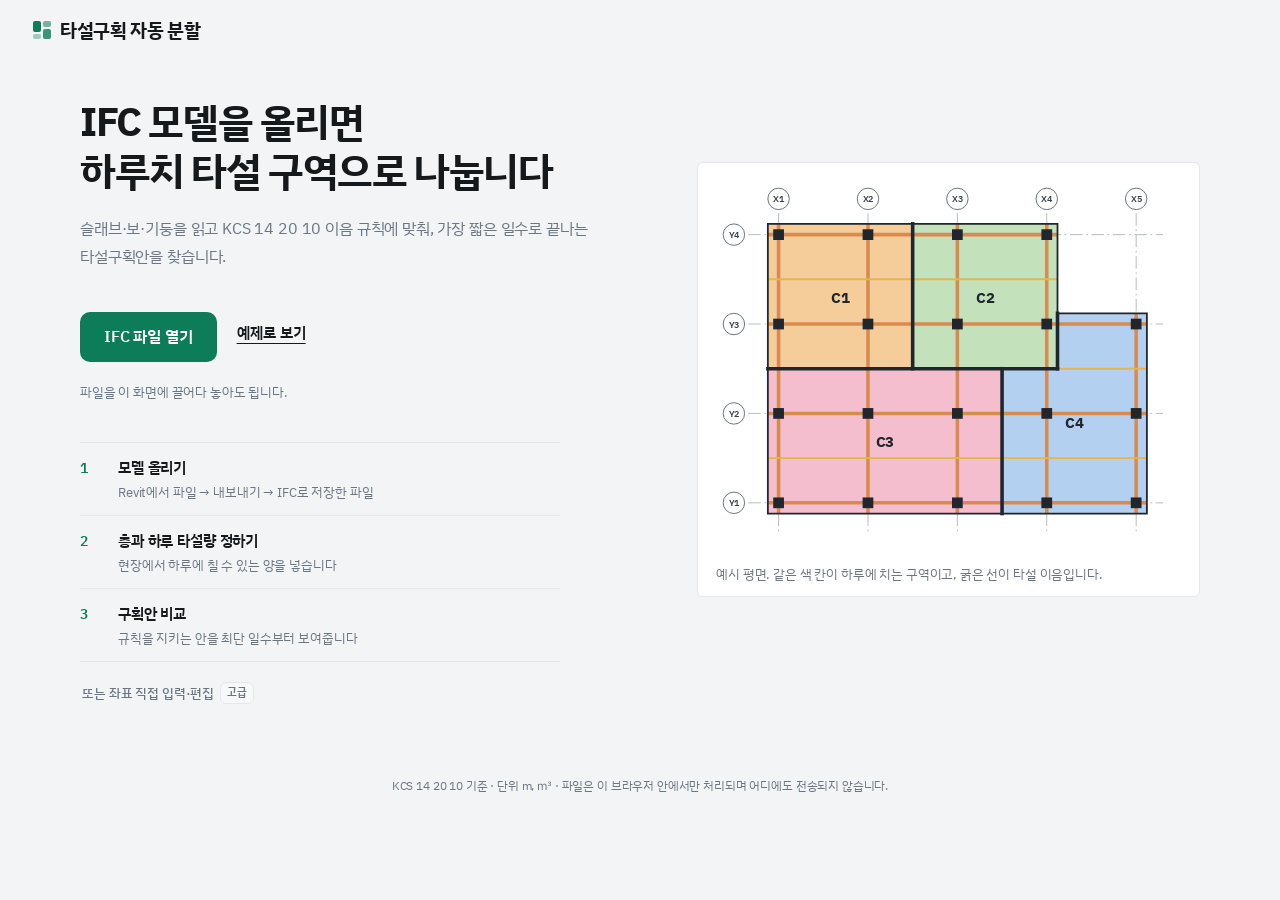
==== commit caff17bf: "Add files via upload" ====
--- a/index.html
+++ b/index.html
@@ -1047,6 +1047,39 @@
     for (let q = 0; q < list.length; q++) for (const [v] of units[list[q]].nb) if (comp[v] < 0) { comp[v] = comps.length; list.push(v); }
     comps.push(list);
   }
+  // 본 바닥과 떨어진 작은 바닥(가장 큰 덩어리의 25% 미만)은 가장 가까운 본 바닥 조각과 '같은 날' 묶는다.
+  // 서로 맞닿지 않으므로 이음은 생기지 않고, 규칙 6(한 구역 연결)은 '연속 타설 면'에 대한 것이라 따로 치는 작은 판에는 해당하지 않는다.
+  const linked = [];
+  if (comps.length > 1) {
+    const cvol = comps.map(c => c.reduce((a, u) => a + units[u].vol, 0));
+    // 묶는 기준은 하루 한도와 무관하게 '가장 큰 덩어리의 25% 미만'으로 둔다 (한도를 바꿔도 전제가 흔들리지 않게)
+    const limit = 0.25 * Math.max(...cvol);
+    const bigIdx = cvol.map((v, i) => i).filter(i => cvol[i] >= limit);
+    if (!bigIdx.length) bigIdx.push(cvol.indexOf(Math.max(...cvol)));
+    const bigUnits = bigIdx.flatMap(i => comps[i]);
+    comps.forEach((c, i) => {
+      if (bigIdx.includes(i)) return;
+      let best = null;
+      for (const a of c) for (const b of bigUnits) {
+        const d = Math.hypot(units[a].cx - units[b].cx, units[a].cy - units[b].cy);
+        if (!best || d < best.d) best = { a, b, d };
+      }
+      units[best.a].nb.set(best.b, 0); units[best.b].nb.set(best.a, 0);
+      units[best.a].nbl.set(best.b, new Set()); units[best.b].nbl.set(best.a, new Set());
+      linked.push({ units: c.slice(), to: best.b, vol: cvol[i] });
+    });
+    if (linked.length) {
+      // 연결 후 덩어리 다시 계산
+      comp.fill(-1); comps.length = 0;
+      for (let s0 = 0; s0 < units.length; s0++) {
+        if (comp[s0] >= 0) continue;
+        const list = [s0]; comp[s0] = comps.length;
+        for (let q = 0; q < list.length; q++) for (const [v] of units[list[q]].nb) if (comp[v] < 0) { comp[v] = comps.length; list.push(v); }
+        comps.push(list);
+      }
+      W.push(`본 바닥과 떨어진 작은 바닥 ${linked.length}곳(합계 ${linked.reduce((a, x) => a + x.vol, 0).toFixed(1)} ㎥)은 가장 가까운 구역과 같은 날 치도록 묶었습니다.`);
+    }
+  }
   const why = { mid: 0, jn: 0, cant: 0, wall: 0, open: 0 }; let okN = 0, ngN = 0;
   for (const e of edges) if (e.cand) { if (e.ok) okN++; else { ngN++; if (why[e.why] !== undefined) why[e.why]++; } }
   const maxUnit = units.reduce((a, u, i) => u.vol > units[a].vol ? i : a, 0);
@@ -1060,7 +1093,7 @@
     ? Math.abs(b.c - y) <= TOL && x >= b.a - TOL && x <= b.b + TOL
     : Math.abs(b.c - x) <= TOL && y >= b.a - TOL && y <= b.b + TOL);
   return {
-    E, W, poly, polys, xs, ys, cs, beams, gtol, lines, cutX, cutY, X, Y, nx, ny, inPoly, active, blockKind, cantCell, edges, unitOf, units, comps,
+    E, W, poly, polys, xs, ys, cs, beams, gtol, lines, cutX, cutY, X, Y, nx, ny, inPoly, active, blockKind, cantCell, edges, unitOf, units, comps, linked,
     totalArea, C, Cgiven: inp.C > 0, Nmin: Math.ceil(C / inp.P - 1e-9), maxUnit, onBeam,
     stats: { okN, ngN, why }, walls, openings, P: inp.P
   };
@@ -1501,7 +1534,7 @@
   for (let n = Math.max(1, nFrom); n <= Math.min(M.units.length, nTo); n++) {
     if (n < M.comps.length) { out.push({ n, best: null }); continue; }
     const R = recommend(M, n, 1e12, 60, 5, tEach);
-    out.push({ n, best: R.sols.length ? Math.min(...R.sols.map(s => s.maxVol)) : null });
+    out.push({ n, best: R.sols.length ? Math.min(...R.sols.map(s => s.maxVol)) : null, sols: R.sols });
   }
   return out;
 }
@@ -2302,7 +2335,9 @@
 }
 
 function suggestP(M) {
-  const scan = state.scan && state.scan.M === M ? state.scan : Object.assign(feasibilityScan(M, 2, Math.max(M.Nmin + 7, 8), 700), { M });
+  let scan = state.scan && state.scan.M === M ? state.scan : Object.assign(feasibilityScan(M, 2, Math.max(M.Nmin + 7, 8), 700), { M });
+  const sig = JSON.stringify({ ...state.inp, P: 0, N: 0 });
+  if (!state.scanCache || state.scanCache.sig !== sig) state.scanCache = { sig, scan };
   const ok = scan.filter(x => x.best !== null);
   if (!ok.length) return null;
   const b = ok.reduce((a, x) => x.best < a.best ? x : a);
@@ -2347,11 +2382,21 @@
       if (!R.sols.length) {
         // 2) 한도 없이 구역 수별로 규칙상 가능한지, 가장 큰 구역을 얼마까지 줄일 수 있는지 훑는다
         const scan = feasibilityScan(M, 2, Math.max(N + 7, 8), 700);
+        // 같은 입력(한도만 다름)으로 전에 찾아 둔 안이 있으면 합친다 → 제안 한도로 다시 계산하면 반드시 그 안이 나온다
+        const sig = JSON.stringify({ ...inp, P: 0, N: 0 });
+        if (state.scanCache && state.scanCache.sig === sig) for (const x of scan) {
+          const old = state.scanCache.scan.find(y => y.n === x.n);
+          if (old && old.sols.length) { x.sols = x.sols.concat(old.sols); x.best = Math.min(x.best === null ? Infinity : x.best, old.best); }
+        }
+        state.scanCache = { sig, scan };
         state.scan = Object.assign(scan, { M });
-        const cand = scan.filter(x => x.n > N && x.best !== null && x.best <= inp.P + 1e-6).map(x => x.n);
+        const cand = scan.filter(x => x.n >= N && x.best !== null && x.best <= inp.P + 1e-6).map(x => x.n);
         for (const n of cand.slice(0, 3)) {
           const r2 = recommend(M, n, inp.P, inp.restarts, 10, Math.min(tm, 5000)); tried.push(n);
           if (r2.sols.length) { N = n; R = r2; break; }
+          // 다시 찾지 못해도, 훑을 때 이미 찾은 안 중 한도를 지키는 것이 있으면 그대로 쓴다
+          const keep = scan.find(x => x.n === n).sols.filter(s => s.maxVol <= inp.P + 1e-6);
+          if (keep.length) { N = n; R = { ...r2, sols: keep, timedOut: false }; break; }
         }
       }
       if (R.sols.length && R.sols.length < 10) { const r3 = recommend(M, N, inp.P, inp.restarts, 10, tm); if (r3.sols.length > R.sols.length) R = r3; }
@@ -2617,6 +2662,12 @@
       o.push(`<text x="${best[0]}" y="${Y(best[1]) + fs * 1.3}" font-size="${fs * 1.0}" font-weight="600" text-anchor="middle" fill="#16191C" ${halo}>${f1(sol.vol[k])} ㎥</text>`);
     }
   }
+  if (sol && M.linked && M.linked.length) for (const L of M.linked) {
+    const halo = `paint-order="stroke" stroke="#FFFFFF" stroke-opacity=".85" stroke-width="${fs * 0.12}" stroke-linejoin="round"`;
+    let a = 0, sx = 0, sy = 0; for (const u of L.units) { const U0 = M.units[u]; a += U0.area; sx += U0.cx * U0.area; sy += U0.cy * U0.area; }
+    const k = sol.z[L.units[0]], cx = sx / a, cy = sy / a;
+    o.push(`<text x="${cx}" y="${Y(cy)}" font-size="${fs * 0.9}" font-weight="700" text-anchor="middle" dominant-baseline="central" fill="#16191C" ${halo}><title>떨어진 바닥 — C${k + 1}과 같은 날 함께 타설</title>C${k + 1}</text>`);
+  }
   o.push('</svg>');
   return o.join('');
 }
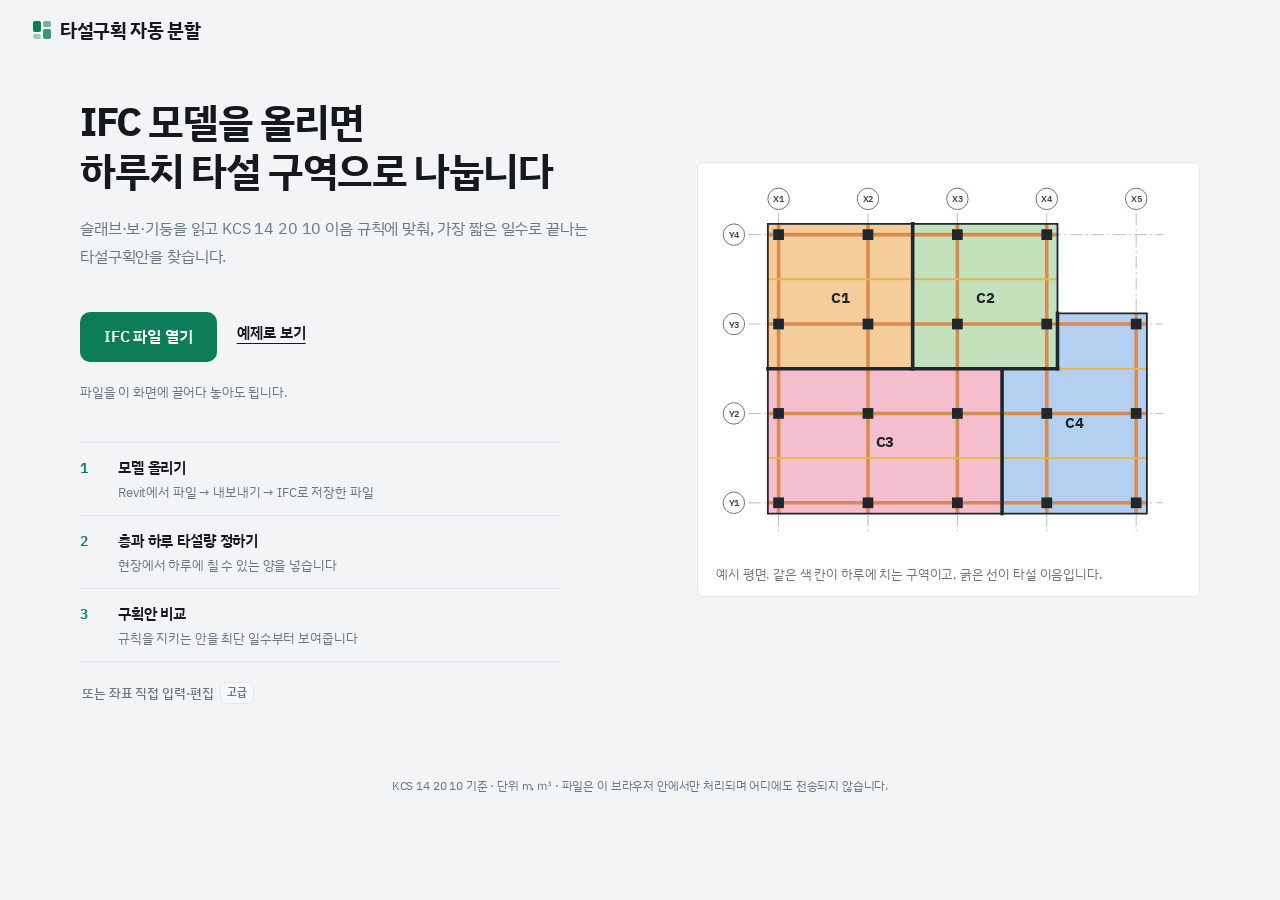
==== commit 7f62486e: "Add files via upload" ====
--- a/index.html
+++ b/index.html
@@ -479,6 +479,28 @@
 /* 화면 어디에나 끌어다 놓기 */
 body.dragging .drop-veil{display:flex;position:fixed;inset:12px;z-index:80;border:2px dashed var(--accent);border-radius:14px;background:color-mix(in srgb,var(--accent) 8%,rgba(255,255,255,.85));align-items:center;justify-content:center;pointer-events:none}
 .drop-veil span{font-size:17px;font-weight:600;color:var(--accent)}
+
+/* 정렬 · 비상 중단선 · 시공 기록 */
+.sortseg{display:flex;gap:4px;background:var(--field);border-radius:10px;padding:3px;margin:0 2px 10px}
+.sortseg button{flex:1;border:0;box-shadow:none;background:none;font-size:12px;padding:7px 6px;border-radius:8px;color:var(--muted);font-weight:600}
+.sortseg button[aria-pressed="true"]{background:var(--card);color:var(--ink);box-shadow:0 1px 2px rgba(0,0,0,.08)}
+.sf{display:inline-block;font-size:11px;font-weight:700;padding:1px 7px;border-radius:999px;margin-left:4px}
+.sf.ok{background:var(--ok-soft);color:var(--ok)}.sf.weak{background:var(--ng-soft);color:var(--ng);cursor:help}
+tr.donerow td{color:var(--muted)}
+.rec-bar{display:flex;align-items:center;gap:10px;flex-wrap:wrap;margin:0 0 10px}
+.rec-bar .rb-btn[aria-pressed="true"]{background:var(--ink);color:#fff;border-color:var(--ink)}
+.rec-hint{font-size:12.5px;color:var(--muted)}
+.rec-panel{border:1px solid var(--rule);border-radius:12px;padding:12px 14px;margin-bottom:10px;background:var(--field);display:flex;flex-direction:column;gap:10px;font-size:13.5px}
+.rp-row{display:flex;align-items:center;gap:8px;flex-wrap:wrap}
+.rp-row input{width:90px;padding:7px 9px}
+.rp-row button{padding:7px 12px;font-size:13px}
+.rp-row b{font-size:14px}
+.rp-warn{color:var(--ng);font-weight:600}
+.rp-result{background:var(--card);border:1px solid var(--rule);border-radius:10px;padding:10px 12px;display:flex;flex-direction:column;gap:6px}
+.rp-log{font-size:12.5px;color:var(--muted)}
+.rebar-note{color:#B8480A;font-weight:600}
+.rp-note{font-size:12px;color:var(--muted);flex:1;min-width:220px}
+.drawing.recmode{cursor:crosshair}
 </style>
 </head>
 <body data-stage="start">
@@ -627,12 +649,16 @@
     <summary>규칙 설정값</summary>
     <div class="row2">
       <div><label for="ratio">가운데 구간 비율</label><input id="ratio" type="text" value="1/3"></div>
-      <div><label for="mult">작은보 이격 배수 (면에서)</label><input id="mult" type="number" step="0.5" min="0" value="2"></div>
+      <div><label for="mult">작은보 이격 배수 (옆면에서, 폭×)</label><input id="mult" type="number" step="0.5" min="0" value="2"></div>
       <div><label for="defW">기본 작은보 폭 (m)</label><input id="defW" type="number" step="0.05" min="0.05" value="0.4"></div>
-      <div><label for="minCut">최소 절단 가능 폭 (m)</label><input id="minCut" type="number" step="0.05" min="0" value="0.3"></div>
+      <div><label for="minCut">최소 절단 가능 폭 (m)</label><input id="minCut" type="number" step="0.05" min="0" value="0.05"></div>
       <div><label for="cantMin">캔틸레버로 보는 내민 길이 (m)</label><input id="cantMin" type="number" step="0.05" min="0" value="0.6"></div>
       <div><label for="gridTol">기둥 그리드 묶는 오차 (m)</label><input id="gridTol" type="number" step="0.05" min="0" value="0.3"></div>
       <div><label for="minWallT">구조벽으로 볼 최소 두께 (m)</label><input id="minWallT" type="number" step="0.05" min="0" value="0.2"></div>
+      <div><label for="truck">트럭 적재량 (㎥)</label><input id="truck" type="number" step="0.5" min="1" value="6"></div>
+      <div><label for="tieTol">대표 선 동률 허용폭 (㎥)</label><input id="tieTol" type="number" step="0.1" min="0" value="0.5"></div>
+      <div><label for="pourDir">진행 방향</label><select id="pourDir"><option value="auto">자동 (네 방향 계산 후 추천)</option><option value="X+">X+ (왼쪽 → 오른쪽)</option><option value="X-">X− (오른쪽 → 왼쪽)</option><option value="Y+">Y+ (아래 → 위)</option><option value="Y-">Y− (위 → 아래)</option></select></div>
+      <div class="chk"><label><input type="checkbox" id="linkDetached"> 떨어진 작은 바닥을 가까운 구역과 같은 날 치기 (문서 규칙 6과 다름)</label></div>
       <div><label for="restarts">대안 탐색 횟수</label><input id="restarts" type="number" step="10" min="10" max="500" value="120"></div>
     </div>
     <label class="check"><input id="cantExt" type="checkbox"><span>캔틸레버를 안쪽 절단선의 연장선으로 나누는 것 허용 — 규칙 4와 다른 예외 설정입니다. 켜기 전에 구조기술자 확인이 필요합니다.</span></label>
@@ -650,12 +676,15 @@
   <details>
     <summary>적용 규칙 6가지</summary>
     <ol>
-      <li>보를 가로지를 때 기둥 사이 가운데 1/3 안에서만 자른다 (KCS 3.6.5(1), 수치는 ACI 318-14 26.5.6.2(b) 참조)</li>
-      <li>작은보 옆면에서 작은보 폭의 2배 이내는 비운다 (KCS 3.6.5(1) 단서, ACI 318 26.5.6.2(c) — 면에서 잼)</li>
-      <li>벽·코어·개구부는 지나갈 수 없다. 꺾임은 보·기둥 위에서만 — 어기는 배정은 후보에서 제외</li>
+      <li>보를 가로지를 때 순경간(지지 부재 면 사이)의 가운데 1/3 안에서만 자른다 (KCS 3.6.1(1)·3.6.5(1), 수치는 ACI 318-14 26.5.6.2(b) 참조)</li>
+      <li>작은보 옆면에서 작은보 폭의 2배 이내는 비우고, 그 큰보를 자르는 이음은 경사 인장철근으로 보강한다 (KCS 3.6.5(1) 단서, ACI 318 26.5.6.2(c))</li>
+      <li>벽·코어·개구부는 지나갈 수 없다. 이음선은 슬래브 한가운데서 꺾지 않고 슬래브 끝·벽·다른 이음선까지 곧게 간다(T자 교차 허용) (KCS 3.6.1(1)·3.6.5(1))</li>
       <li>캔틸레버는 자르지 않고 옆 구역에 통째로 붙인다 (KCS 3.6.4(1))</li>
       <li>절단선은 그리드와 나란한 직선만 쓴다 (KCS 3.6.2(1), 3.7.1(3) + 시공성)</li>
-      <li>한 구역은 하나로 이어져야 한다 — 인접 그래프 씨앗 확장 (KCS 3.7.1(2))</li>
+      <li>한 구역은 하나로 이어져야 한다 — 씨앗 확장 (KCS 3.7.1(2))</li>
+    </ol>
+    <p class="hint">물량은 슬래브 + 슬래브 아래 보(보는 실제 놓인 칸에 배분). 구역 수 하한 = max(올림(총량 ÷ 하루 타설량), 하루 타설량의 절반을 넘는 단위 수). 비상 중단선은 트럭 한 대분마다 하나(2장), 시공 중 재분할은 최소 변경이 기본(3장).</p>
+    <ol hidden>
     </ol>
   </details>
 
@@ -670,7 +699,8 @@
     <div id="msgs"></div>
     <div class="md">
       <section class="md-list" id="altBlock" aria-label="구획안 목록">
-        <div class="md-list-h"><h3 class="cand-h">구획안 <span id="candCount"></span></h3><span class="md-sub">추천순</span></div>
+        <div class="md-list-h"><h3 class="cand-h">구획안 <span id="candCount"></span></h3></div>
+        <div class="sortseg" role="group" aria-label="정렬"><button type="button" data-sort="min" aria-pressed="true">최소 구역 물량 큰 순</button><button type="button" data-sort="joint" aria-pressed="false">이음 길이 합 짧은 순</button></div>
         <div class="cands" id="cands"></div>
         <div class="tablewrap" hidden><table class="alts" id="altTable"></table></div>
       </section>
@@ -682,9 +712,13 @@
             <label title="규칙 1·2를 만족하는 절단 가능 위치"><input type="checkbox" data-layer="cand">절단선</label>
             <label title="반드시 한 번에 쳐야 하는 덩어리"><input type="checkbox" data-layer="units">타설 단위</label>
             <label><input type="checkbox" data-layer="struct" checked>구조</label>
+            <label title="트럭 한 대분마다 멈춰도 되는 대표 자리"><input type="checkbox" data-layer="stops">비상 중단선</label>
             <span class="layer-note" id="layerNote"></span>
           </div>
         </div>
+        <div class="rec-bar"><button type="button" class="rb-btn" id="recToggle" aria-pressed="false">시공 중 기록·재분할</button><span class="rec-hint" id="recHint">실제로 친 범위를 기록하고 남은 영역을 다시 나눕니다 (3장)</span></div>
+        <div class="rec-panel" id="recPanel" hidden></div>
+        <input type="file" id="recFile" accept=".json,application/json" hidden>
         <div class="sheet" id="sheet">
           <div class="zoomwrap">
             <div class="drawing" id="drawing"></div>
@@ -702,6 +736,7 @@
         </div>
         <div class="dt-zones" id="zoneBlock">
           <div class="tablewrap"><table id="zoneTable"></table></div>
+          <p class="hint rebar-note" id="rebarNote"></p>
         </div>
         <details class="dt-more">
           <summary>판정 근거</summary>
@@ -717,7 +752,7 @@
           <label for="exportText">저장이 안 되는 환경에서는 아래 내용을 복사해 쓰세요.</label>
           <textarea id="exportText" readonly spellcheck="false"></textarea>
         </details>
-        <p class="foot">타설량은 면적 비율 배분값입니다. 이음 위치는 구조기술자 확인 후 확정하세요.</p>
+        <p class="foot">타설량은 슬래브는 면적 비율로, 보는 실제 놓인 위치로 배분한 값입니다. 이음 위치는 구조기술자 확인 후 확정하세요.</p>
       </section>
     </div>
   </div>
@@ -748,9 +783,11 @@
 
 // 규칙 1·2: 보를 가로지르는 위치 pos가 가운데 구간 안이고, 작은보 접합부 ±(배수×폭) 밖인가
 function crossOK(beam, pos, r, m) {
-  const L = beam.b - beam.a, lo = beam.a + L * (1 - r) / 2, hi = beam.b - L * (1 - r) / 2;
+  // 규칙 1: 순경간(지지 부재 면 사이) L의 가운데 비율 r 구간 (문서 v2 규칙 1)
+  const fa = beam.fa !== undefined ? beam.fa : beam.a, fb = beam.fb !== undefined ? beam.fb : beam.b;
+  const L = fb - fa, lo = fa + L * (1 - r) / 2, hi = fb - L * (1 - r) / 2;
   if (pos < lo - EPS || pos > hi + EPS) return { ok: false, why: 'mid' };
-  // 작은보 접합부: 작은보 '면'에서 폭의 m배 이상 떨어져야 한다 (중심 기준이면 w/2만큼 덜 떨어짐)
+  // 규칙 2: 작은보 옆면에서 작은보 폭 × m 떨어진 곳 (KCS 14 20 10 3.6.5(1) '약 2배 거리만큼 떨어진 곳', ACI 318 26.5.6.2(c) 면에서 잼)
   for (const jn of beam.j) if (Math.abs(pos - jn.pos) < jn.w / 2 + m * jn.w - EPS) return { ok: false, why: 'jn' };
   return { ok: true };
 }
@@ -861,6 +898,28 @@
     }
   }
 
+  // 규칙 1의 순경간: 보 양 끝의 지지 부재(기둥·벽, 작은보는 큰보) 면 위치
+  const colHalf = (x, y, o) => {
+    let best = null;
+    for (const r0 of inp.columns) { if (Math.hypot(r0[0] - x, r0[1] - y) > gtol + 0.05) continue;
+      const sx = r0[2] > 0 ? r0[2] : (inp.colSize > 0 ? inp.colSize : 0.6), sy = r0[3] > 0 ? r0[3] : sx;
+      const h = (o === 'h' ? sx : sy) / 2; if (best === null || h > best) best = h; }
+    return best;
+  };
+  const supHalf = (b, along) => {
+    const x = b.o === 'h' ? along : b.c, y = b.o === 'h' ? b.c : along;
+    const ch = colHalf(x, y, b.o); if (ch !== null) return ch;
+    for (const g of beams) { if (g === b || g.o === b.o) continue;
+      const al = g.o === 'h' ? x : y, pp = g.o === 'h' ? y : x;
+      if (Math.abs(pp - g.c) <= TOL + (g.w || inp.defW) / 2 && al >= g.a - TOL && al <= g.b + TOL) return (g.w > 0 ? g.w : inp.defW) / 2; }
+    for (const w of walls) if (x >= w[0] - TOL && x <= w[2] + TOL && y >= w[1] - TOL && y <= w[3] + TOL) return (b.o === 'h' ? w[2] - w[0] : w[3] - w[1]) / 2;
+    return 0;
+  };
+  for (const b of beams) {
+    const fa = b.a + supHalf(b, b.a), fb = b.b - supHalf(b, b.b);
+    if (fb - fa > 0.3) { b.fa = fa; b.fb = fb; }
+  }
+
   // 절단 후보선: 기둥 사이 경간마다 1개, 가로지르는 보들을 가장 많이 만족하는 위치 (규칙 1·2·5)
   // 규칙 1·2: 기둥 사이 가운데 구간에서, 가로지르는 보마다 자를 수 있는 조각을 모두 찾아
   // 조각마다 후보선 하나(조각 가운데)를 둔다. 판정이 같은 연속 구간 = 조각
@@ -873,7 +932,7 @@
     const inThird = p => p >= lo - 1e-9 && p <= hi + 1e-9;
     const sig = p => { let k = '', any = false, n = 0; for (const b of crossers) if (p > b.a + TOL && p < b.b - TOL) { n++; const ok = crossOK(b, p, r, m).ok; k += ok ? '1' : '0'; if (ok) any = true; } return n === 0 ? { k: inThird(p) ? 'T' : 'F', ok: inThird(p) } : { k, ok: any }; };
     const out = []; let run = null;
-    const minW = inp.minCut > 0 ? inp.minCut : 0.3;
+    const minW = inp.minCut > 0 ? inp.minCut : 0.05;
     const put = v => {
       const snapP = Math.round(v / 0.05) * 0.05;
       const p = (snapP >= run.a - 1e-9 && snapP <= run.b + 1e-9) ? snapP : v;
@@ -884,8 +943,7 @@
       if (run && run.ok && run.b - run.a >= minW - 1e-9) {
         const w = run.b - run.a;
         // 자를 수 있는 조각이 넓으면 그 안에서 여러 위치를 후보로 둔다 (선택지 확대)
-        put((run.a + run.b) / 2);
-        if (w >= 3 * minW) { put(run.a + w / 4); put(run.b - w / 4); }
+        put((run.a + run.b) / 2); // 문서 v2 1.7: 자를 수 있는 구간(겹치는 범위)의 한가운데 한 줄
       }
       run = null;
     };
@@ -1023,7 +1081,37 @@
   }
   if (!units.length) { E.push('슬래브 안에 계산할 영역이 없습니다. 외곽선 좌표를 확인하세요.'); return { E, W }; }
   const C = inp.C > 0 ? inp.C : totalArea * inp.t;
-  for (const u of units) { u.cx = u.sx / u.area; u.cy = u.sy / u.area; u.vol = u.area / totalArea * C; }
+  // 물량 = 슬래브(칸 면적 비례) + 슬래브 아래 보(보가 실제로 놓인 칸에 배분). 보 깊이가 없으면 면적 비례로만
+  const beamRows = (inp.beams || []).filter(r0 => r0[5] > 0);
+  let cellBeam = null, beamTot = 0;
+  if (beamRows.length) {
+    cellBeam = new Float64Array(nx * ny);
+    for (const r0 of beamRows) {
+      const [x1, y1, x2, y2, w0, d0] = r0, w = w0 > 0 ? w0 : inp.defW, hor = Math.abs(y1 - y2) <= TOL;
+      const bx0 = hor ? Math.min(x1, x2) : x1 - w / 2, bx1 = hor ? Math.max(x1, x2) : x1 + w / 2;
+      const by0 = hor ? y1 - w / 2 : Math.min(y1, y2), by1 = hor ? y1 + w / 2 : Math.max(y1, y2);
+      // 보가 걸친 칸에 겹친 면적만큼 넣고, 슬래브 밖·개구부로 빠진 부분은 걸친 칸에 비례해 채워 총량을 보존한다
+      const hits = []; let got = 0;
+      for (let j = 0; j < ny; j++) { const oy = Math.min(by1, Y[j + 1]) - Math.max(by0, Y[j]); if (oy <= 0) continue;
+        for (let i = 0; i < nx; i++) { const k = idx(i, j); if (!active[k]) continue; const ox = Math.min(bx1, X[i + 1]) - Math.max(bx0, X[i]); if (ox <= 0) continue;
+          hits.push([k, ox * oy * d0]); got += ox * oy * d0; } }
+      const want = r0[6] > 0 ? r0[6] : (bx1 - bx0) * (by1 - by0) * d0; // 모델에서 읽은 실제 보 물량이 있으면 그것을
+      if (got > 1e-12) { const f = want / got; for (const [k, v] of hits) { cellBeam[k] += v * f; } beamTot += want; }
+      else { // 슬래브 칸과 전혀 겹치지 않으면 가장 가까운 칸에
+        const mx = (bx0 + bx1) / 2, my = (by0 + by1) / 2; let bk = -1, bd = Infinity;
+        for (let j = 0; j < ny; j++) for (let i = 0; i < nx; i++) { const k = idx(i, j); if (!active[k]) continue; const d = Math.hypot((X[i] + X[i + 1]) / 2 - mx, (Y[j] + Y[j + 1]) / 2 - my); if (d < bd) { bd = d; bk = k; } }
+        if (bk >= 0) { cellBeam[bk] += want; beamTot += want; } }
+    }
+  }
+  const Cslab = cellBeam ? (inp.Cslab > 0 ? inp.Cslab : Math.max(0, C - beamTot)) : C;
+  for (const u of units) {
+    u.cx = u.sx / u.area; u.cy = u.sy / u.area; u.vol = u.area / totalArea * Cslab;
+    if (cellBeam) for (const k of u.cells) u.vol += cellBeam[k];
+  }
+  // 칸마다 물량(시공 기록의 조각 물량에 쓴다)
+  const cellVol = new Float64Array(nx * ny);
+  for (let j = 0; j < ny; j++) for (let i = 0; i < nx; i++) { const k = idx(i, j); if (active[k]) cellVol[k] = (X[i + 1] - X[i]) * (Y[j + 1] - Y[j]) / totalArea * Cslab + (cellBeam ? cellBeam[k] : 0); }
+  const Ctot = units.reduce((a, u) => a + u.vol, 0);
   const lineKeyOf = e => (Math.abs(e.x1 - e.x2) < 1e-9 ? 'x' + e.x1.toFixed(3) : 'y' + e.y1.toFixed(3));
   const lineId = new Map();
   for (const u of units) u.nbl = new Map();
@@ -1050,7 +1138,7 @@
   // 본 바닥과 떨어진 작은 바닥(가장 큰 덩어리의 25% 미만)은 가장 가까운 본 바닥 조각과 '같은 날' 묶는다.
   // 서로 맞닿지 않으므로 이음은 생기지 않고, 규칙 6(한 구역 연결)은 '연속 타설 면'에 대한 것이라 따로 치는 작은 판에는 해당하지 않는다.
   const linked = [];
-  if (comps.length > 1) {
+  if (inp.linkDetached && comps.length > 1) {
     const cvol = comps.map(c => c.reduce((a, u) => a + units[u].vol, 0));
     // 묶는 기준은 하루 한도와 무관하게 '가장 큰 덩어리의 25% 미만'으로 둔다 (한도를 바꿔도 전제가 흔들리지 않게)
     const limit = 0.25 * Math.max(...cvol);
@@ -1080,6 +1168,13 @@
       W.push(`본 바닥과 떨어진 작은 바닥 ${linked.length}곳(합계 ${linked.reduce((a, x) => a + x.vol, 0).toFixed(1)} ㎥)은 가장 가까운 구역과 같은 날 치도록 묶었습니다.`);
     }
   }
+  const ppar = new Int32Array(nx * ny); for (let k = 0; k < ppar.length; k++) ppar[k] = k;
+  const pfind = k => { while (ppar[k] !== k) { ppar[k] = ppar[ppar[k]]; k = ppar[k]; } return k; };
+  for (const e of edges) if (e.A >= 0 && !e.cand && blockKind[e.A] === blockKind[e.B]) { const a = pfind(e.A), b = pfind(e.B); if (a !== b) ppar[a] = b; }
+  const pieceOf = new Int32Array(nx * ny).fill(-1), pmap = new Map(), pieces = [];
+  for (let k = 0; k < nx * ny; k++) { if (!active[k]) continue; const r0 = pfind(k); let p = pmap.get(r0);
+    if (p === undefined) { p = pieces.length; pmap.set(r0, p); pieces.push({ cells: [], vol: 0, unit: unitOf[k] }); }
+    pieceOf[k] = p; pieces[p].cells.push(k); pieces[p].vol += cellVol[k]; }
   const why = { mid: 0, jn: 0, cant: 0, wall: 0, open: 0 }; let okN = 0, ngN = 0;
   for (const e of edges) if (e.cand) { if (e.ok) okN++; else { ngN++; if (why[e.why] !== undefined) why[e.why]++; } }
   const maxUnit = units.reduce((a, u, i) => u.vol > units[a].vol ? i : a, 0);
@@ -1094,7 +1189,7 @@
     : Math.abs(b.c - x) <= TOL && y >= b.a - TOL && y <= b.b + TOL);
   return {
     E, W, poly, polys, xs, ys, cs, beams, gtol, lines, cutX, cutY, X, Y, nx, ny, inPoly, active, blockKind, cantCell, edges, unitOf, units, comps, linked,
-    totalArea, C, Cgiven: inp.C > 0, Nmin: Math.ceil(C / inp.P - 1e-9), maxUnit, onBeam,
+    totalArea, C: Ctot, Cslab, beamTot, cellVol, pieceOf, pieces, Cgiven: inp.C > 0, Nmin: Math.max(Math.ceil(Ctot / inp.P - 1e-9), units.filter(u => u.vol > inp.P / 2 + 1e-9).length), maxUnit, onBeam,
     stats: { okN, ngN, why }, walls, openings, P: inp.P
   };
 }
@@ -1320,6 +1415,9 @@
   const rnd = mulberry32(seed || 20261010), T = M.C / N, raw = []; let overP = 0, bentN = 0, tinyN = 0;
   const stop = deadline || (Date.now() + 4000);
   // (a) 절단선 조합에서 바로 만든 배정
+  // (문서 v2 1.9) 씨앗 확장 — 네 방향 시도
+  // 큰 모델에서는 걸어간 거리 계산이 무거워 시간 예산 안에서만 시도
+  if (M.units.length * N <= 8000) for (const p of docPlans(M, N, P)) { if (!hasTinyCut(M, p.z, p.vol, T)) raw.push(p); }
   // (0) 재귀 이등분: 꺾임 없는 안을 빠르게 만든다 (남은 시간의 40%까지)
   const gStop = Math.min(stop, Date.now() + Math.max(400, (stop - Date.now()) * 0.4));
   for (const z of guillotine(M, N, P, rnd, 400, gStop)) {
@@ -1400,7 +1498,8 @@
 
 // 재귀 이등분(길로틴) 생성기: 영역을 곧은 절단선 하나로 끝까지 갈라 두 영역으로 나누고, 각 영역을 다시 가른다.
 // 새 선은 항상 기존 경계에 닿아 끝나므로(T자) 슬래브 한가운데서 꺾이는 경계가 생기지 않는다(규칙 3을 구조적으로 만족).
-function guillotine(M, N, P, rnd, tries, stop) {
+function guillotine(M, N, P, rnd, tries, stop, compsIn) {
+  const COMPS = compsIn || M.comps;
   const U = M.units, out = [], seenKey = new Set();
   const volOf = reg => { let v = 0; for (const u of reg) v += U[u].vol; return v; };
   const comps = (reg, set, line) => {
@@ -1449,22 +1548,22 @@
   }
   for (let t = 0; t < tries && out.length < 60; t++) {
     if (stop && Date.now() > stop) break;
-    for (const comp of M.comps) {
+    for (const comp of COMPS) {
       // 떨어진 덩어리가 여러 개면 물량 비례로 구역 수를 나눠 준다
-      if (M.comps.length > 1) break;
+      if (COMPS.length > 1) break;
     }
     const z = new Array(U.length).fill(-1);
     let ok = true, next = 0;
-    if (M.comps.length === 1) { next = rec(M.comps[0].slice(), N, z, 0, 0); ok = next === N; }
+    if (COMPS.length === 1) { next = rec(COMPS[0].slice(), N, z, 0, 0); ok = next === N; }
     else {
-      const tot = M.C; let left = N; const cs = M.comps.slice().sort((a, b) => volOf(b) - volOf(a));
+      const tot = M.C; let left = N; const cs = COMPS.slice().sort((a, b) => volOf(b) - volOf(a));
       for (let i = 0; i < cs.length && ok; i++) {
         const n = i === cs.length - 1 ? left : Math.max(1, Math.min(left - (cs.length - 1 - i), Math.round(N * volOf(cs[i]) / tot)));
         const k = rec(cs[i].slice(), n, z, next, 0); if (k < 0) ok = false; else { next = k; left -= n; }
       }
       ok = ok && next === N;
     }
-    if (!ok || z.some(v => v < 0)) continue;
+    if (!ok || COMPS.some(cc => cc.some(u => z[u] < 0))) continue;
     const key = z.join(',');
     if (seenKey.has(key)) continue; seenKey.add(key); out.push(z);
   }
@@ -1529,6 +1628,263 @@
 }
 
 // 타설 방법 후보 추천: 사용자가 정한 N구역 안에서, 규칙을 모두 지키면서 서로 충분히 다른 배정을 want개까지
+
+// ===== 문서 v2 1.9 — 씨앗 확장 =====
+// 걸어간 거리: 이웃한 단위를 따라 (중심 사이 거리 합)
+function walkDist(M, srcs, allowed) {
+  const U = M.units, d = new Float64Array(U.length).fill(Infinity), done = new Uint8Array(U.length);
+  for (const s of srcs) d[s] = 0;
+  for (;;) {
+    let u = -1, best = Infinity;
+    for (let i = 0; i < U.length; i++) if (!done[i] && d[i] < best && (!allowed || allowed[i])) { best = d[i]; u = i; }
+    if (u < 0) break; done[u] = 1;
+    for (const [v] of U[u].nb) { if (allowed && !allowed[v]) continue; const w = Math.hypot(U[u].cx - U[v].cx, U[u].cy - U[v].cy); if (d[u] + w < d[v]) d[v] = d[u] + w; }
+  }
+  return d;
+}
+function docGrow(M, N, P, dir, allowed) {
+  const U = M.units, n = U.length, z = new Int32Array(n).fill(-1);
+  const ids = []; for (let i = 0; i < n; i++) if (!allowed || allowed[i]) ids.push(i);
+  if (ids.length < N) return null;
+  const key = { 'X-': u => U[u].cx, 'X+': u => -U[u].cx, 'Y-': u => U[u].cy, 'Y+': u => -U[u].cy }[dir];
+  // 씨앗: 첫 씨앗은 그 방향 가장 끝 단위, 이후는 기존 씨앗들에서 걸어간 거리가 가장 먼 단위
+  const seeds = [ids.reduce((a, b) => key(b) < key(a) ? b : a)];
+  let dmin = walkDist(M, [seeds[0]], allowed);
+  while (seeds.length < N) {
+    let far = -1, fd = -1; for (const u of ids) { if (seeds.includes(u)) continue; const dv = dmin[u] === Infinity ? 1e18 : dmin[u]; if (dv > fd) { fd = dv; far = u; } }
+    if (far < 0) return null; seeds.push(far);
+    const d2 = walkDist(M, [far], allowed); for (let i = 0; i < n; i++) dmin[i] = Math.min(dmin[i], d2[i]);
+  }
+  const vol = new Float64Array(N), seedD = seeds.map(s => walkDist(M, [s], allowed));
+  seeds.forEach((s, k) => { z[s] = k; vol[k] = U[s].vol; });
+  if (seeds.some(s => U[s].vol > P + 1e-9)) return null;
+  let left = ids.length - N;
+  while (left > 0) {
+    // 물량이 가장 작은 구역부터, 흡수할 수 있는 단위가 있는 구역을 찾는다
+    const order = [...Array(N).keys()].sort((a, b) => vol[a] - vol[b]);
+    let picked = null;
+    for (const k of order) {
+      let best = null;
+      for (let u = 0; u < n; u++) {
+        if (z[u] !== k) continue;
+        for (const [v] of U[u].nb) {
+          if (z[v] !== -1 || (allowed && !allowed[v]) || vol[k] + U[v].vol > P + 1e-9) continue;
+          // 경계 증가량 = 구역 밖과 맞닿은 길이 − 구역과 맞닿은 길이 (슬래브 바깥선 제외)
+          let inL = 0, outL = 0; for (const [w, len] of U[v].nb) { if (allowed && !allowed[w]) continue; if (z[w] === k) inL += len; else outL += len; }
+          const inc = outL - inL, sd = seedD[k][v];
+          if (!best || inc < best.inc - 1e-9 || (Math.abs(inc - best.inc) <= 1e-9 && sd < best.sd)) best = { v, inc, sd };
+        }
+      }
+      if (best) { picked = { k, v: best.v }; break; }
+    }
+    if (!picked) return null; // 막힘
+    z[picked.v] = picked.k; vol[picked.k] += U[picked.v].vol; left--;
+  }
+  return z;
+}
+// 네 방향에서 시작해 규칙 3(꺾임)을 만족하는 안만 남긴다
+function docPlans(M, N, P) {
+  const out = [];
+  for (const dir of ['X-', 'X+', 'Y-', 'Y+']) {
+    const z = docGrow(M, N, P, dir); if (!z) continue;
+    const ev = evaluate(M, z, N, M.C / N);
+    if (ev.maxVol > P + 1e-6 || ev.bends.length) continue;
+    out.push({ z: Array.from(z), ...ev, doc: dir });
+  }
+  return out.sort((a, b) => a.total - b.total);
+}
+
+
+// ===== 문서 v2 2장 — 비상 중단선 (A~F) =====
+// 구역 k 의 단위들을 진행 방향으로 쌓는 순서(A), 멈출 수 있는 자리(B), 차량 구간(C), 커버(D), 대표 선(E), 판정(F)
+function beamCrossR(M, x, y, vertical) {
+  // 경계선이 보를 지나는 점에서 중앙 이탈 r = |x − L/2| ÷ (L/6)
+  for (const b of M.beams) {
+    if (vertical ? b.o !== 'h' : b.o !== 'v') continue;
+    const perp = vertical ? y : x, along = vertical ? x : y;
+    if (Math.abs(perp - b.c) > 1e-6) continue;
+    const fa = b.fa !== undefined ? b.fa : b.a, fb = b.fb !== undefined ? b.fb : b.b;
+    if (along <= fa || along >= fb) continue;
+    const L = fb - fa; return Math.abs(along - (fa + L / 2)) / (L / 6);
+  }
+  return null;
+}
+function stopAnalysis(M, z, k, dir, cap, tieTol, bendFree) {
+  const U = M.units, mem = []; for (let u = 0; u < z.length; u++) if (z[u] === k) mem.push(u);
+  const inZ = new Set(mem), V = mem.reduce((a, u) => a + U[u].vol, 0);
+  const key = { 'X+': u => U[u].cx, 'X-': u => -U[u].cx, 'Y+': u => U[u].cy, 'Y-': u => -U[u].cy }[dir];
+  const connected = set => { if (set.size <= 1) return true; const s0 = set.values().next().value, seen = new Set([s0]), st = [s0];
+    while (st.length) { const u = st.pop(); for (const [v] of U[u].nb) if (set.has(v) && !seen.has(v)) { seen.add(v); st.push(v); } } return seen.size === set.size; };
+  // A: 순서
+  const order = [], poured = new Set(), rest = new Set(mem);
+  let first = mem.reduce((a, b) => key(b) < key(a) ? b : a); order.push(first); poured.add(first); rest.delete(first);
+  while (rest.size) {
+    const cand = [...rest].filter(u => [...U[u].nb.keys()].some(v => poured.has(v)));
+    if (!cand.length) { const u = [...rest].reduce((a, b) => key(b) < key(a) ? b : a); order.push(u); poured.add(u); rest.delete(u); continue; }
+    cand.sort((a, b) => key(a) - key(b));
+    let pick = cand.find(u => { rest.delete(u); const ok = connected(rest); rest.add(u); return ok; });
+    if (pick === undefined) pick = cand[0];
+    order.push(pick); poured.add(pick); rest.delete(pick);
+  }
+  // B: 멈출 수 있는 자리
+  const nodes = new Set(); for (const u of mem) for (const nd of U[u].nodes) nodes.add(nd);
+  const z2 = Array.from(z), NEW = 1e6, stops = []; let cum = 0;
+  const done = new Set(), left = new Set(mem);
+  for (let s = 0; s < order.length - 1; s++) {
+    const u = order[s]; done.add(u); left.delete(u); cum += U[u].vol;
+    if (!connected(left)) continue;
+    for (const v of left) z2[v] = NEW; for (const v of done) z2[v] = k;
+    let bent = false; if (!bendFree) for (const nd of nodes) if (bendAtNode(M, z2, nd)) { bent = true; break; }
+    if (bent) continue;
+    // 스톱엔드 길이·경계 선분·지나는 보의 r
+    let len = 0; const segs = [], rs = [];
+    for (const a of done) for (const [v, l] of U[a].nb) if (left.has(v)) len += l;
+    for (const e of M.edges) { if (e.A < 0) continue; const ua = M.unitOf[e.A], ub = M.unitOf[e.B];
+      if ((done.has(ua) && left.has(ub)) || (done.has(ub) && left.has(ua))) { segs.push([e.x1, e.y1, e.x2, e.y2]);
+        const vert = Math.abs(e.x1 - e.x2) < 1e-9; for (const [px, py] of [[e.x1, e.y1], [e.x2, e.y2]]) { const r = beamCrossR(M, px, py, vert); if (r !== null) rs.push(r); } } }
+    stops.push({ step: s + 1, cum, len, r: rs.length ? rs.reduce((a, b) => a + b, 0) / rs.length : 0, segs });
+  }
+  // C~F
+  const trucks = Math.max(1, Math.ceil(V / cap - 1e-9)), need = trucks - 1, segments = [];
+  for (let t = 0; t < need; t++) {
+    const lo = t * cap, hi = (t + 1) * cap;
+    const inSeg = stops.filter(p => p.cum > lo + 1e-9 && p.cum <= hi + 1e-9);
+    let rep = null, cause = null;
+    if (inSeg.length) {
+      const dmin = Math.min(...inSeg.map(p => hi - p.cum));
+      const tie = inSeg.filter(p => hi - p.cum <= dmin + tieTol + 1e-9);
+      tie.sort((a, b) => a.r - b.r || a.len - b.len); rep = tie[0];
+    } else {
+      // 원인: 구간 안에 단위 경계가 아예 없음(큰 단위) / 경계는 있지만 모두 탈락
+      let c0 = 0, anyEdge = false, bigU = null;
+      for (const u of order) { const c1 = c0 + U[u].vol; if (c1 > lo + 1e-9 && c1 <= hi + 1e-9) anyEdge = true; if (c0 <= lo + 1e-9 && c1 >= hi - 1e-9) bigU = u; c0 = c1; }
+      cause = anyEdge ? { type: 'blocked' } : { type: 'big', unit: bigU, vol: bigU !== null ? U[bigU].vol : null };
+    }
+    segments.push({ lo, hi, rep, cause });
+  }
+  const covered = segments.filter(s => s.rep).length;
+  return { k, dir, V, order, stops, trucks, need, segments, covered, safe: covered === need,
+    repLen: segments.reduce((a, s) => a + (s.rep ? s.rep.len : 0), 0) };
+}
+function stopPlan(M, z, k, dirMode, cap, tieTol) {
+  const dirs = dirMode && dirMode !== 'auto' ? [dirMode] : ['X+', 'X-', 'Y+', 'Y-'];
+  const all = dirs.map(d => stopAnalysis(M, z, k, d, cap, tieTol));
+  all.sort((a, b) => b.covered - a.covered || a.repLen - b.repLen);
+  return { best: all[0], all };
+}
+
+// ===== 문서 v2 3장 — 시공 중 재분할 (G~K) =====
+function rzEval(M, z, done) {
+  // 남은 영역의 구역 물량·이음 길이 (이미 친 곳과의 경계는 이음에 넣지 않음)
+  const U = M.units, vol = {}, pairs = new Map(); let joint = 0;
+  for (let u = 0; u < U.length; u++) { if (done[u]) continue; vol[z[u]] = (vol[z[u]] || 0) + U[u].vol;
+    for (const [v, l] of U[u].nb) if (!done[v] && v > u && z[v] !== z[u]) { joint += l; pairs.set(u + '-' + v, l); } }
+  return { vol, joint, pairs };
+}
+function rzConnected(M, set) {
+  if (set.size <= 1) return true; const s0 = set.values().next().value, seen = new Set([s0]), st = [s0];
+  while (st.length) { const u = st.pop(); for (const [v] of M.units[u].nb) if (set.has(v) && !seen.has(v)) { seen.add(v); st.push(v); } }
+  return seen.size === set.size;
+}
+// I: 최소 변경 — 오늘 구역 = 원래 오늘 칠 구역의 남은 부분. 넘치면 뒤쪽 단위를 다음 구역으로, 여유가 크면 흡수 후보를 돌려준다
+function rzBends(M, z, u, k, done) {
+  // 단위 u 를 구역 k 로 옮겼을 때 u 주변 꼭짓점에서 슬래브 한가운데 꺾임이 생기는지 (이미 친 곳은 경계로 보지 않음)
+  const z2 = z.map((q, i) => done[i] ? -9 : q); z2[u] = k;
+  for (const nd of M.units[u].nodes) if (bendAtNode(M, z2, nd)) return true;
+  return false;
+}
+function rezoneMinimal(M, z0, done, Ptoday, P, cap, orderOf) {
+  const U = M.units, z = Array.from(z0), ks = [...new Set(z.filter((k, u) => !done[u]))].sort((a, b) => a - b);
+  if (!ks.length) return { z, today: null, note: '남은 영역이 없습니다.' };
+  const t = ks[0], msgs = [];
+  const members = k => { const s = new Set(); for (let u = 0; u < z.length; u++) if (!done[u] && z[u] === k) s.add(u); return s; };
+  const volOf = s => [...s].reduce((a, u) => a + U[u].vol, 0);
+  let today = members(t);
+  if (!rzConnected(M, today)) msgs.push('오늘 구역의 남은 부분이 두 덩어리 이상으로 갈라졌습니다(규칙 6). 전체 재분할을 권장합니다.');
+  // 넘치면 진행 방향 뒤쪽부터 떼어 다음 구역에
+  const ord = (orderOf && orderOf(t)) || [...today];
+  let idx = ks.indexOf(t);
+  for (let guard = 0; volOf(today) > Ptoday + 1e-9 && guard < U.length; guard++) {
+    const canMove = u => { if (!today.has(u)) return false; today.delete(u); const ok = rzConnected(M, today); today.add(u); return ok; };
+    const nbZ = u => [...M.units[u].nb.keys()].filter(v => !done[v] && z[v] !== t).map(v => z[v]);
+    const back = [...ord].reverse().find(u => canMove(u) && !nbZ(u).every(q => rzBends(M, z, u, q, done))) ?? [...ord].reverse().find(canMove);
+    if (back === undefined) { msgs.push('오늘 구역을 한 덩어리로 유지하면서 더 줄일 수 없습니다.'); break; }
+    const nbZones = [...U[back].nb.keys()].filter(v => !done[v] && z[v] !== t).map(v => z[v]);
+    const to = ks.slice(idx + 1).find(k => nbZones.includes(k));
+    const dest = to !== undefined ? to : Math.max(...ks) + 1;
+    today.delete(back); z[back] = dest; if (!ks.includes(dest)) ks.push(dest);
+  }
+  // 이어지는 구역이 원래 한도를 넘으면 같은 방식으로 뒤로 민다
+  for (let i = idx + 1; i < ks.length; i++) {
+    const k = ks[i]; let s = members(k);
+    for (let guard = 0; volOf(s) > P + 1e-9 && guard < U.length; guard++) {
+      const back = [...s].sort((a, b) => U[b].cx + U[b].cy - U[a].cx - U[a].cy).find(u => { s.delete(u); const ok = rzConnected(M, s); s.add(u); return ok; });
+      if (back === undefined) break;
+      const nbZones = [...U[back].nb.keys()].filter(v => !done[v] && z[v] !== k).map(v => z[v]);
+      const to = ks.slice(i + 1).find(q => nbZones.includes(q)); const dest = to !== undefined ? to : Math.max(...ks) + 1;
+      s.delete(back); z[back] = dest; if (!ks.includes(dest)) ks.push(dest);
+    }
+  }
+  const slack = Ptoday - volOf(today);
+  // 흡수 후보: 여유가 트럭 한 대분 이상이면, 오늘 구역에 이웃한 다음 구역 단위
+  let absorb = null;
+  if (slack >= cap - 1e-9) {
+    const nxt = ks[idx + 1];
+    if (nxt !== undefined) {
+      const pick = []; let add = 0; const nset = members(nxt);
+      for (let guard = 0; guard < U.length; guard++) {
+        const c = [...nset].filter(u => [...U[u].nb.keys()].some(v => today.has(v) || pick.includes(v)) && add + U[u].vol <= slack + 1e-9)
+          .find(u => { nset.delete(u); const ok = rzConnected(M, nset) && !rzBends(M, z, u, t, done); nset.add(u); return ok; });
+        if (c === undefined) break; pick.push(c); add += U[c].vol; nset.delete(c); z[c] = t;
+      }
+      for (const u of pick) z[u] = nxt; // 제안만 하고 실제 적용은 사용자가 고른 뒤
+      if (pick.length) absorb = { from: nxt, units: pick, vol: add };
+    }
+  }
+  return { z, today: t, todayVol: volOf(today), slack, absorb, msgs };
+}
+// J: 전체 재분할 — 남은 단위만으로 처음부터 (구역 수 하한부터 늘려 가며)
+function rezoneFull(M, done, P, stopAt, Pday) {
+  // P = 오늘 타설 가능량(오늘 구역), Pday = 이후 날의 원래 한도
+  const Pn = Pday > 0 ? Math.max(Pday, P) : P;
+  const U = M.units, left = []; for (let u = 0; u < U.length; u++) if (!done[u]) left.push(u);
+  const set = new Set(left), comps = [];
+  const seen = new Set(); for (const s of left) { if (seen.has(s)) continue; const list = [s]; seen.add(s);
+    for (let q = 0; q < list.length; q++) for (const [v] of U[list[q]].nb) if (set.has(v) && !seen.has(v)) { seen.add(v); list.push(v); } comps.push(list); }
+  const V = left.reduce((a, u) => a + U[u].vol, 0);
+  const big = left.filter(u => U[u].vol > Pn + 1e-9);
+  if (big.length) return { z: null, need: Math.max(...big.map(u => U[u].vol)), msg: '하루 한도보다 큰 최소 타설 단위가 남아 있습니다.' };
+  const nLo = Math.max(comps.length, Math.ceil(V / Pn - 1e-9), left.filter(u => U[u].vol > Pn / 2 + 1e-9).length);
+  const rnd = mulberry32(20261201);
+  for (let N = nLo; N <= nLo + 8; N++) {
+    // 구역 수마다 시간을 나눠 준다 (불가능한 구역 수에서 예산을 다 쓰지 않게)
+    const zs = guillotine(M, N, Pn, rnd, 300, Math.min(stopAt, Date.now() + 1500), comps);
+    const good = [];
+    for (const zz of zs) {
+      const z = Array.from(zz); for (let u = 0; u < U.length; u++) if (done[u]) z[u] = -5;
+      // 꺾임은 이미 친 곳과 닿지 않은 점에서만 본다
+      let bent = 0; const nodes = new Set(); for (const u of left) for (const nd of U[u].nodes) nodes.add(nd);
+      for (const nd of nodes) if (bendAtNode(M, z, nd)) { bent++; break; }
+      if (bent) continue;
+      // 오늘 칠 구역: 이미 친 곳에 붙어 있고 오늘 한도 안인 구역 중 가장 큰 것
+      const vols = {}; for (const u of left) vols[z[u]] = (vols[z[u]] || 0) + U[u].vol;
+      const touch = new Set(); for (const u of left) for (const [v] of U[u].nb) if (done[v]) touch.add(z[u]);
+      const cand = Object.keys(vols).map(Number).filter(k => vols[k] <= P + 1e-9);
+      const pref = cand.filter(k => touch.has(k)); const pool = pref.length ? pref : cand;
+      if (!pool.length) continue;
+      const today = pool.reduce((a, b) => vols[b] > vols[a] ? b : a);
+      for (const u of left) z[u] = z[u] === today ? -1 : z[u]; // 오늘 구역을 맨 앞 번호로
+      for (const u of left) if (z[u] === -1) z[u] = -0.5;
+      good.push(z);
+    }
+    if (good.length) {
+      good.sort((a, b) => rzEval(M, a, done).joint - rzEval(M, b, done).joint);
+      return { z: good[0], N };
+    }
+  }
+  return { z: null, msg: '남은 영역을 규칙대로 나눌 방법을 찾지 못했습니다.' };
+}
+
 function feasibilityScan(M, nFrom, nTo, tEach) {
   const out = [];
   for (let n = Math.max(1, nFrom); n <= Math.min(M.units.length, nTo); n++) {
@@ -2133,7 +2489,7 @@
         const g = Gr(c); if (!g || !inBox(g)) continue;
         if (g.max[2] < zBot - 0.05 || g.min[2] > zTop + 0.05) continue;
         const cx = (g.min[0] + g.max[0]) / 2, cy = (g.min[1] + g.max[1]) / 2;
-        if (!columns.some(q => Math.hypot(q[0] - cx, q[1] - cy) < 0.15)) columns.push([cx, cy, Math.max(g.max[0] - g.min[0], g.max[1] - g.min[1])]);
+        if (!columns.some(q => Math.hypot(q[0] - cx, q[1] - cy) < 0.15)) columns.push([cx, cy, g.max[0] - g.min[0], g.max[1] - g.min[1]]);
       }
       // 3) 보: 윗면이 슬래브 높이 근처인 수평 보
       const beams = []; let diag = 0, beamVol = 0;
@@ -2143,8 +2499,9 @@
         const dx = g.max[0] - g.min[0], dy = g.max[1] - g.min[1], dz = g.max[2] - g.min[2];
         if (Math.min(dx, dy) > 1.5) { diag++; continue; }
         const below = Math.max(0, (zTop - g.min[2]) - t);
-        if (dx >= dy) { beams.push({ o: 'h', c: (g.min[1] + g.max[1]) / 2, a: g.min[0], b: g.max[0], w: dy }); beamVol += dy * dx * Math.min(below, dz); }
-        else { beams.push({ o: 'v', c: (g.min[0] + g.max[0]) / 2, a: g.min[1], b: g.max[1], w: dx }); beamVol += dx * dy * Math.min(below, dz); }
+        const dep = Math.min(below, dz);
+        if (dx >= dy) { beams.push({ o: 'h', c: (g.min[1] + g.max[1]) / 2, a: g.min[0], b: g.max[0], w: dy, d: dep, v: dy * dx * dep }); beamVol += dy * dx * dep; }
+        else { beams.push({ o: 'v', c: (g.min[0] + g.max[0]) / 2, a: g.min[1], b: g.max[1], w: dx, d: dep, v: dx * dy * dep }); beamVol += dx * dy * dep; }
       }
       if (diag) W.push(`사선·곡선 보 ${diag}개는 제외했습니다.`);
       // 보 끝을 기둥 중심·받는 보 중심선까지 늘림 (Revit은 보를 기둥 면에서 자름)
@@ -2212,10 +2569,10 @@
       const mvx = v => r3(v - ox), mvy = v => r3(v - oy);
       return {
         project: projName, floor: st.name, foundation: isFoundation(main.id) || t >= 0.6,
-        slab: poly.map(p => [mvx(p[0]), mvy(p[1])]), slabs: slabRings.map(pg => pg.map(p => [mvx(p[0]), mvy(p[1])])), t: r3(t), C: Math.round((slabVol + beamVol) * 10) / 10,
+        slab: poly.map(p => [mvx(p[0]), mvy(p[1])]), slabs: slabRings.map(pg => pg.map(p => [mvx(p[0]), mvy(p[1])])), t: r3(t), C: Math.round((slabVol + beamVol) * 10) / 10, Cslab: Math.round(slabVol * 10) / 10,
         grids: gridRaw.map(g => ({ tag: g.tag, o: g.o, c: g.o === 'v' ? mvx(g.c) : mvy(g.c) })),
-        columns: columns.map(c => [mvx(c[0]), mvy(c[1])]),
-        beams: beams.map(b => b.o === 'h' ? [mvx(b.a), mvy(b.c), mvx(b.b), mvy(b.c), r3(b.w)] : [mvx(b.c), mvy(b.a), mvx(b.c), mvy(b.b), r3(b.w)]),
+        columns: columns.map(c => [mvx(c[0]), mvy(c[1]), r3(c[2]), r3(c[3])]),
+        beams: beams.map(b => b.o === 'h' ? [mvx(b.a), mvy(b.c), mvx(b.b), mvy(b.c), r3(b.w), r3(b.d || 0), r3(b.v || 0)] : [mvx(b.c), mvy(b.a), mvx(b.c), mvy(b.b), r3(b.w), r3(b.d || 0), r3(b.v || 0)]),
         walls: walls.map(w => [mvx(w[0]), mvy(w[1]), mvx(w[2]), mvy(w[3])]),
         openings: openings.map(o => [mvx(o[0]), mvy(o[1]), mvx(o[2]), mvy(o[3])]),
         info: { slabVol, beamVol, origin: [ox, oy], zTop, zBot }, W
@@ -2287,7 +2644,8 @@
     openings: parseRows($('#openings').value, 4, '개구부', errs).map(normRect),
     t: num('t'), C: num('C'), P: num('P'), N: num('N'),
     ratio: parseRatio($('#ratio').value), mult: num('mult'), defW: num('defW'), minCut: num('minCut'), cantMin: num('cantMin'), gridTol: num('gridTol'), minWallT: num('minWallT'),
-    restarts: Math.max(10, Math.min(500, num('restarts') || 120)), cantExt: $('#cantExt').checked
+    restarts: Math.max(10, Math.min(500, num('restarts') || 120)), cantExt: $('#cantExt').checked,
+    Cslab: state.ifcCslab || 0, truck: num('truck') > 0 ? num('truck') : 6, tieTol: num('tieTol') >= 0 ? num('tieTol') : 0.5, pourDir: $('#pourDir').value, linkDetached: $('#linkDetached').checked
   };
   inp.slab = inp.slabs[0] || [];
   if (!(inp.P > 0)) errs.push('1일 최대 타설량 P를 0보다 큰 값으로 입력하세요.');
@@ -2295,7 +2653,7 @@
   if (!(inp.ratio > 0 && inp.ratio <= 1)) errs.push('가운데 구간 비율은 0보다 크고 1 이하여야 합니다 (예: 1/3).');
   if (!(inp.mult >= 0)) errs.push('작은보 이격 배수는 0 이상이어야 합니다.');
   if (!(inp.defW > 0)) errs.push('기본 작은보 폭을 입력하세요.');
-  if (!(inp.minCut >= 0)) inp.minCut = 0.3;
+  if (!(inp.minCut >= 0)) inp.minCut = 0.05;
   if (!(inp.cantMin >= 0)) inp.cantMin = 0.6;
   if (!(inp.gridTol >= 0)) inp.gridTol = 0.3;
   if (!(inp.minWallT >= 0)) inp.minWallT = 0.2;
@@ -2353,7 +2711,7 @@
   if (errs.length) { showMsgs(errs.map(e => ['err', esc(e)])); $('#sheet').hidden = true; $('#zoneBlock').hidden = $('#altBlock').hidden = true; return; }
   const M = analyze(inp);
   if (M.E.length) { showMsgs(M.E.map(e => ['err', esc(e)])); $('#sheet').hidden = true; $('#zoneBlock').hidden = $('#altBlock').hidden = true; return; }
-  state.M = M; state.inp = inp; state.R = null; state.sel = 0; state.fail = false; state.view = null;
+  state.M = M; state.inp = inp; state.R = null; state.sel = 0; state.fail = false; state.view = null; state.rec = null;
   const msgs = M.W.map(w => ['warn', esc(w)]);
   const auto = !(isFinite(inp.N) && inp.N > 0);
   let N = auto ? Math.max(M.Nmin, M.comps.length) : Math.round(inp.N); state.N = N;
@@ -2418,7 +2776,7 @@
       if (auto) { const sg = suggestP(M); msgs.unshift(['err', lead + suggestTxt(sg)]); }
       else msgs.unshift(['err', `${lead} 구역 수를 늘려도 선택지가 넓어집니다.${more} <button type="button" class="inline-btn" data-n="${N + 1}">${N + 1}구역으로 다시 계산</button>`]);
     } else {
-      state.R = R;
+      state.R = R; sortSols(null);
       const s = R.sols[0];
       const lead = auto
         ? (N > M.Nmin
@@ -2452,6 +2810,17 @@
 
 function setStage(s) { document.body.dataset.stage = s; }
 const altName = i => String.fromCharCode(65 + i) + '안';
+// 정렬: ① 가장 작은 구역 물량이 큰 순 ② 시공이음 길이 합이 작은 순 (동률이면 서로를 보조 기준으로)
+state.sortKey = 'min';
+function sortSols(keep) {
+  if (!state.R || !state.R.sols.length) return;
+  const cur = keep || state.R.sols[state.sel];
+  const f = state.sortKey === 'joint'
+    ? (a, b) => a.total - b.total || b.minVol - a.minVol
+    : (a, b) => b.minVol - a.minVol || a.total - b.total;
+  state.R.sols.sort(f);
+  state.sel = keep ? Math.max(0, state.R.sols.indexOf(cur)) : 0;
+}
 function renderHead() {
   const M = state.M, inp = state.inp, sol = state.R ? state.R.sols[state.sel] : null;
   if (!M || !inp) { $('#resHead').innerHTML = ''; return; }
@@ -2469,6 +2838,28 @@
       <dl class="res-kpis">${kpi.map(([a, b, c]) => `<div${a === '물량 불균형' ? ` title="가장 치우친 구역이 평균보다 ${b}% 차이 남 (0%면 모든 날 물량이 같음)"` : ''}><dt>${a}</dt><dd>${b}<small>${c}</small></dd></div>`).join('')}</dl>
     </div>`;
 }
+function rebarPts(M, sol) {
+  const out = new Map();
+  for (const e of M.edges) {
+    if (e.A < 0) continue; const ua = M.unitOf[e.A], ub = M.unitOf[e.B]; if (sol.z[ua] === sol.z[ub]) continue;
+    const vert = Math.abs(e.x1 - e.x2) < 1e-9;
+    for (const [px, py] of [[e.x1, e.y1], [e.x2, e.y2]]) for (const b of M.beams) {
+      if (!b.j.length || (vert ? b.o !== 'h' : b.o !== 'v')) continue;
+      const perp = vert ? py : px, al = vert ? px : py;
+      if (Math.abs(perp - b.c) < 1e-6 && al > b.a && al < b.b) out.set(px.toFixed(3) + ',' + py.toFixed(3), [px, py]);
+    }
+  }
+  return [...out.values()];
+}
+function stopsFor(sol) {
+  if (!sol) return null;
+  const inp = state.inp, key = [inp.truck, inp.tieTol, inp.pourDir].join('|');
+  if (sol._stopKey !== key) {
+    sol._stop = sol.vol.map((v, k) => stopPlan(state.M, sol.z, k, inp.pourDir, inp.truck, inp.tieTol).best);
+    sol._stopKey = key;
+  }
+  return sol._stop;
+}
 function renderModelCard() {
   const M = state.M, inp = state.inp; if (!M || !inp) { $('#modelCard').hidden = true; return; }
   const I = state.ifcInfo;
@@ -2516,7 +2907,7 @@
   const sh = $('#sheet'); if (fresh) { sh.classList.remove('fresh'); void sh.offsetWidth; sh.classList.add('fresh'); }
   $('#legend').innerHTML = [
     ['var(--girder)', '큰보'], ['var(--beam)', '작은보'], ['var(--wall)', '벽·코어'],
-    layerOn('cand') ? ['var(--ok)', '절단 가능'] : null, layerOn('cand') ? ['#E03131', '절단 불가', 'dashed'] : null,
+    layerOn('stops') ? ['#1F5FBF', '비상 중단선', 'dashed'] : null, sol && layerOn('struct') ? ['#E8590C', '▲ 보강 필요 이음'] : null, layerOn('cand') ? ['var(--ok)', '절단 가능'] : null, layerOn('cand') ? ['#E03131', '절단 불가', 'dashed'] : null,
     sol ? ['var(--ink)', '타설 이음(구역 경계)'] : null
   ].filter(Boolean).map(([c, t, d]) => `<span><i style="border-color:${c};${d ? 'border-top-style:dashed;border-top-width:3px;width:22px' : ''}"></i>${t}</span>`).join('');
   const inp = state.inp;
@@ -2531,23 +2922,34 @@
   $('#zoneBlock').hidden = !sol; $('#altBlock').hidden = !sol;
   document.querySelector('.md').classList.toggle('no-list', !sol);
   if (sol) {
-    $('#zoneTable').innerHTML = `<thead><tr><th>구역</th><th>타설량</th><th>면적</th><th>한도 대비</th></tr></thead><tbody>` +
-      sol.vol.map((v, k) => `<tr><td><span class="sw" style="background:${zColor(k)}"></span>C${k + 1}</td><td>${f1(v)} ㎥</td><td>${Math.round(sol.area[k])} ㎡</td><td class="${v > inp.P ? 'over' : ''}"><span class="gauge"><i style="width:${Math.min(100, v / inp.P * 100)}%"></i></span>${(v / inp.P * 100).toFixed(0)}%</td></tr>`).join('') +
-      `<tr class="sum"><td>합계</td><td>${f1(sol.vol.reduce((a, b) => a + b, 0))} ㎥</td><td>${Math.round(M.totalArea)} ㎡</td><td>이음 ${f1(sol.total)} m</td></tr></tbody>`;
+    const SP = stopsFor(sol), rec = state.rec, DIRN = { 'X+': 'X+ →', 'X-': 'X− ←', 'Y+': 'Y+ ↑', 'Y-': 'Y− ↓' };
+    const doneZone = k => rec && sol.z.every((z, u) => z !== k || rec.done[u]);
+    $('#zoneTable').innerHTML = `<thead><tr><th>구역</th><th>타설량</th><th>한도 대비</th><th title="레미콘 대수 = 구역 물량 ÷ 트럭 적재량(올림)">레미콘</th><th title="트럭 한 대분마다 멈출 수 있는 자리가 있는지 (필요 = 차량 − 1)">비상 중단선</th><th title="타설 진행 방향">방향</th></tr></thead><tbody>` +
+      sol.vol.map((v, k) => {
+        const sp = SP[k]; const empty = sp.segments.filter(s => !s.rep);
+        const why = empty.map(s => `${s.lo}~${s.hi}㎥: ${s.cause.type === 'big' ? `큰 단위(${f1(s.cause.vol)} ㎥)가 구간을 덮음` : '멈출 수 있는 자리 없음(남은 쪽 갈라짐·꺾임)'}`).join('\n');
+        const tag = sp.need === 0 ? '<span class="sf ok">필요 없음</span>' : sp.safe ? '<span class="sf ok">안전</span>' : `<span class="sf weak" title="${esc(why)}">취약</span>`;
+        if (doneZone(k)) return `<tr class="donerow"><td><span class="sw" style="background:#C5CBD1"></span>C${k + 1} <small class="day">완료</small></td><td>${f1(v)} ㎥</td><td>—</td><td>—</td><td>—</td><td>—</td></tr>`;
+        return `<tr class="${doneZone(k) ? 'donerow' : ''}"><td><span class="sw" style="background:${zColor(k)}"></span>C${k + 1}${doneZone(k) ? ' <small class="day">완료</small>' : ''}</td><td>${f1(v)} ㎥</td><td class="${v > inp.P ? 'over' : ''}"><span class="gauge"><i style="width:${Math.min(100, v / inp.P * 100)}%"></i></span>${(v / inp.P * 100).toFixed(0)}%</td><td>${sp.trucks}대</td><td>${sp.covered}/${sp.need} ${tag}</td><td>${DIRN[sp.dir]}</td></tr>`;
+      }).join('') +
+      `<tr class="sum"><td>합계</td><td>${f1(sol.vol.reduce((a, b) => a + b, 0))} ㎥</td><td colspan="4">이음 ${f1(sol.total)} m · 슬래브 + 슬래브 아래 보</td></tr></tbody>`;
+    const rp = rebarPts(M, sol).length;
+    $('#rebarNote').textContent = rp ? `▲ 작은보가 붙은 큰보를 자르는 이음 ${rp}곳 — 시공이음을 지나는 경사 인장철근으로 전단 보강이 필요합니다 (KCS 14 20 10 3.6.5(1)).` : '';
     $('#candCount').textContent = `${state.R.sols.length}`;
     $('#cands').innerHTML = state.R.sols.map((s, i) => `<button type="button" class="cand" data-i="${i}" aria-pressed="${i === state.sel}">
-        <span class="ct">${altName(i)}${i === 0 ? '<i class="rec">추천</i>' : ''}${state.auto ? '' : `<small>${s.N}구역</small>`}</span>
+        <span class="ct">${altName(i)}${i === 0 ? '<i class="rec">1순위</i>' : ''}${state.auto ? '' : `<small>${s.N}구역</small>`}</span>
         ${drawMini(M, s)}
-        <span class="cm"><span><em>최대</em><strong>${Math.round(s.maxVol)}<u>㎥</u></strong></span><span title="물량 불균형: 가장 치우친 구역이 평균보다 ${(s.maxDev * 100).toFixed(0)}% 차이 남"><em>불균형</em><strong>${(s.maxDev * 100).toFixed(0)}<u>%</u></strong></span></span>
+        <span class="cm"><span title="가장 작은 구역의 물량"><em>최소 구역</em><strong>${Math.round(s.minVol)}<u>㎥</u></strong></span><span title="시공이음(스톱엔드) 길이 합"><em>이음 합</em><strong>${Math.round(s.total)}<u>m</u></strong></span></span>
       </button>`).join('');
     $('#altTable').innerHTML = `<thead><tr><th>후보</th><th>구역(일)</th><th>물량 불균형</th><th>최대 구역 (㎥)</th><th>최소 구역 (㎥)</th><th>총 이음 (m)</th></tr></thead><tbody>` +
       state.R.sols.map((s, i) => `<tr data-i="${i}" class="${i === state.sel ? 'sel' : ''}" tabindex="0"><td>${altName(i)}${i === 0 ? ' 추천' : ''}</td><td>${s.N}</td><td>${(s.maxDev * 100).toFixed(1)}%</td><td>${f1(s.maxVol)}</td><td>${f1(s.minVol)}</td><td>${f1(s.total)}</td></tr>`).join('') + '</tbody>';
-    $('#detailTitle').innerHTML = `${altName(state.sel)}${state.sel === 0 ? '<i class="rec">추천</i>' : ''}`;
+    $('#detailTitle').innerHTML = `${altName(state.sel)}${state.sel === 0 ? '<i class="rec">1순위</i>' : ''}`;
   }
   $('#detailTitle').hidden = !sol;
   renderBasis(M);
   renderHead();
   renderModelCard();
+  recRender();
   $('#exportText').value = csvText();
 }
 
@@ -2589,6 +2991,8 @@
   const colorOf = k => {
     const u = unitOf[k];
     if (bigBad.has(u) && (!sol || !layerOn('zones'))) return 'url(#hatch)';
+    if (state.rec && state.rec.pdone[M.pieceOf[k]]) return '#C5CBD1';
+    if (state.rec && state.rec.psel.has(M.pieceOf[k])) return '#7E8B97';
     if (sol && layerOn('zones')) return zColor(sol.z[u]);
     return 'var(--cell)';
   };
@@ -2661,6 +3065,27 @@
       o.push(`<text x="${best[0]}" y="${Y(best[1]) - fs * 0.15}" font-size="${fs * 1.45}" font-weight="700" text-anchor="middle" fill="#16191C" ${halo}>C${k + 1}</text>`);
       o.push(`<text x="${best[0]}" y="${Y(best[1]) + fs * 1.3}" font-size="${fs * 1.0}" font-weight="600" text-anchor="middle" fill="#16191C" ${halo}>${f1(sol.vol[k])} ㎥</text>`);
     }
+  }
+  if (sol && layerOn('stops')) {
+    const SP = stopsFor(sol);
+    const doneK = k => state.rec && sol.z.every((z, q) => z !== k || state.rec.done[q]);
+    SP.forEach((sp, k) => sp.segments.forEach((sg, t) => {
+      if (!sg.rep || doneK(k)) return;
+      for (const s of sg.rep.segs) o.push(`<line x1="${s[0]}" y1="${Y(s[1])}" x2="${s[2]}" y2="${Y(s[3])}" stroke="#1F5FBF" stroke-width="2.6" stroke-dasharray="6 4" ${nsw}><title>C${k + 1} 비상 중단선 ${t + 1} — ${t + 1}번째 차까지 약 ${f1(sg.rep.cum)} ㎥, 스톱엔드 ${f1(sg.rep.len)} m</title></line>`);
+      const s0 = sg.rep.segs[Math.floor(sg.rep.segs.length / 2)]; if (!s0) return;
+      const cx = (s0[0] + s0[2]) / 2, cy = (s0[1] + s0[3]) / 2;
+      o.push(`<circle cx="${cx}" cy="${Y(cy)}" r="${fs * 0.62}" fill="#1F5FBF"/><text x="${cx}" y="${Y(cy)}" font-size="${fs * 0.72}" font-weight="700" text-anchor="middle" dominant-baseline="central" fill="#fff">${t + 1}</text>`);
+    }));
+  }
+  // 콜드조인트: 같은 최소 타설 단위 안에서 친 조각과 안 친 조각의 경계
+  if (state.rec) for (const e of M.edges) {
+    if (e.A < 0) continue; const pa = M.pieceOf[e.A], pb = M.pieceOf[e.B];
+    if (pa === pb || M.unitOf[e.A] !== M.unitOf[e.B] || state.rec.pdone[pa] === state.rec.pdone[pb]) continue;
+    o.push(`<line x1="${e.x1}" y1="${Y(e.y1)}" x2="${e.x2}" y2="${Y(e.y2)}" stroke="#D0021B" stroke-width="3.2" ${nsw}><title>콜드조인트 — 계획하지 않은 이음, 책임기술자 검토</title></line>`);
+  }
+  // 경사 인장철근 보강 필요 지점
+  if (sol && layerOn('struct')) for (const [px, py] of rebarPts(M, sol)) {
+    const s = fs * 0.55; o.push(`<path d="M${px} ${Y(py) - s} L${px + s} ${Y(py) + s * 0.7} L${px - s} ${Y(py) + s * 0.7} Z" fill="#E8590C" stroke="#fff" stroke-width="0.6" ${nsw}><title>작은보가 붙은 큰보를 자르는 이음 — 경사 인장철근으로 전단 보강 필요 (KCS 14 20 10 3.6.5(1))</title></path>`);
   }
   if (sol && M.linked && M.linked.length) for (const L of M.linked) {
     const halo = `paint-order="stroke" stroke="#FFFFFF" stroke-opacity=".85" stroke-width="${fs * 0.12}" stroke-linejoin="round"`;
@@ -2813,15 +3238,177 @@
   if (e.target.closest('#panel') || e.target.closest('#openDrawer')) return;
   closeDrawer();
 });
+
+// ===== 3장 — 시공 중 기록·재분할 (G~K) =====
+// 기록은 '조각' 단위(후보선·벽·개구부·슬래브 끝으로 나뉜 칸). 최소 타설 단위 안에서 멈추면 계획하지 않은 이음 = 콜드조인트
+const recKey = () => 'pz:' + (state.inp ? (state.inp.project || '') + '|' + (state.inp.floor || '') : '');
+function recOn() {
+  const M = state.M, sol = state.R && state.R.sols[state.sel]; if (!M || !sol) return;
+  state.rec = { day: 1, pdone: new Uint8Array(M.pieces.length), psel: new Set(), done: new Uint8Array(M.units.length), log: [], warn: [], result: null,
+    versions: [{ label: 'v1 원래 계획 (' + altName(state.sel) + ')', z: Array.from(sol.z), at: new Date().toLocaleString('ko-KR') }] };
+}
+function recSync() {
+  // 조각 기록 → 단위 상태: 전부 친 단위(done), 일부만 친 단위(partial, 남은 물량)
+  const M = state.M, R0 = state.rec, n = M.units.length, left = new Float64Array(n), tot = new Uint8Array(n), got = new Uint8Array(n);
+  M.pieces.forEach((p, i) => { tot[p.unit]++; if (R0.pdone[i]) got[p.unit]++; else left[p.unit] += p.vol; });
+  R0.done = new Uint8Array(n); R0.partial = new Map();
+  for (let u = 0; u < n; u++) { if (got[u] === tot[u]) R0.done[u] = 1; else if (got[u] > 0) R0.partial.set(u, left[u]); }
+}
+function recWithVol(fn) {
+  // 일부만 친 단위는 남은 물량으로 계산한 뒤 되돌린다
+  const U = state.M.units, keep = []; for (const [u, v] of state.rec.partial || []) { keep.push([u, U[u].vol]); U[u].vol = v; }
+  try { return fn(); } finally { for (const [u, v] of keep) U[u].vol = v; }
+}
+function recRender() {
+  const P = $('#recPanel'), R0 = state.rec; $('#recToggle').setAttribute('aria-pressed', String(!!R0)); P.hidden = !R0;
+  $('#drawing').classList.toggle('recmode', !!R0); $('#recHint').hidden = !!R0;
+  if (!R0) return;
+  const pc = state.M.pieces, selV = [...R0.psel].reduce((a, p) => a + pc[p].vol, 0), res = R0.result;
+  P.innerHTML = `
+    <div class="rp-row"><b>${R0.day}일차 기록</b><span>도면에서 오늘 친 구역을 누르세요. 다시 누르면 조각을 하나씩 빼거나 더합니다.</span></div>
+    <div class="rp-row">선택 조각 ${R0.psel.size}개 · ${f1(selV)} ㎥
+      <button type="button" id="recSave" ${R0.psel.size ? '' : 'disabled'}>오늘 친 범위 저장</button>
+      <button type="button" id="recClear" ${R0.psel.size ? '' : 'disabled'}>선택 비우기</button></div>
+    ${R0.warn.length ? `<div class="rp-warn">${R0.warn.map(esc).join('<br>')}</div>` : ''}
+    ${R0.log.length ? `<div class="rp-row">오늘 타설 가능량 <input type="number" id="recP" min="1" step="1" value="${state.inp.P}"> ㎥
+      <button type="button" id="recMin">최소 변경으로 다시 나누기</button><button type="button" id="recFull">전체 다시 나누기</button></div>` : ''}
+    ${res ? `<div class="rp-result">${res.html}</div>` : ''}
+    <div class="rp-log">기록: ${R0.log.length ? R0.log.map(l => `${l.day}일차 ${f1(l.vol)} ㎥${l.cold ? ' (콜드조인트)' : ''}`).join(' · ') : '아직 없음'}<br>버전: ${R0.versions.map(v => esc(v.label)).join(' · ')}</div>
+    <div class="rp-row"><button type="button" id="recExport">기록 파일로 내보내기</button><button type="button" id="recImport">기록 파일 불러오기</button>
+      <span class="rp-note">공급이 끊겨 이어치기 허용시간(외기 25 ℃ 초과 2.0시간, 이하 2.5시간)을 넘길 것 같으면 가장 가까운 비상 중단선에서 멈추세요.</span></div>`;
+}
+function pieceAt(e) {
+  const svg = $('#drawing svg'); if (!svg) return -1;
+  const pt = svg.createSVGPoint(); pt.x = e.clientX; pt.y = e.clientY;
+  const p = pt.matrixTransform(svg.getScreenCTM().inverse()), x = p.x, y = -p.y, M = state.M;
+  const find = (A, v) => { if (v < A[0] || v > A[A.length - 1]) return -1; let lo = 0, hi = A.length - 2; while (lo < hi) { const m = (lo + hi + 1) >> 1; if (A[m] <= v) lo = m; else hi = m - 1; } return lo; };
+  const i = find(M.X, x), j = find(M.Y, y); if (i < 0 || j < 0) return -1;
+  const k = j * M.nx + i; return M.active[k] ? M.pieceOf[k] : -1;
+}
+let recDown = null;
+$('#drawing').addEventListener('pointerdown', e => { recDown = [e.clientX, e.clientY]; });
+$('#drawing').addEventListener('click', e => {
+  const R0 = state.rec; if (!R0 || !recDown || Math.hypot(e.clientX - recDown[0], e.clientY - recDown[1]) > 5) return;
+  const p = pieceAt(e); if (p < 0 || R0.pdone[p]) return;
+  const M = state.M, sol = state.R.sols[state.sel], k = sol.z[M.pieces[p].unit];
+  const zoneSel = [...R0.psel].some(q => sol.z[M.pieces[q].unit] === k);
+  if (!zoneSel) M.pieces.forEach((pc, q) => { if (sol.z[pc.unit] === k && !R0.pdone[q]) R0.psel.add(q); });
+  else if (R0.psel.has(p)) R0.psel.delete(p); else R0.psel.add(p);
+  renderAll(false);
+});
+function recSave() {
+  const R0 = state.rec, M = state.M, U = M.units, sol = state.R.sols[state.sel];
+  const ps = [...R0.psel], vol = ps.reduce((a, p) => a + M.pieces[p].vol, 0);
+  for (const p of ps) R0.pdone[p] = 1;
+  recSync(); R0.warn = [];
+  if (R0.partial.size) R0.warn.push(`콜드조인트: 최소 타설 단위 ${R0.partial.size}곳을 중간에서 멈췄습니다. 계획하지 않은 이음이므로 책임기술자 검토가 필요합니다(KCS 14 20 10 콜드조인트). 이후 재분할에서는 이 자리를 실제 경계로 봅니다.`);
+  const zones = [...new Set(ps.map(p => sol.z[M.pieces[p].unit]))];
+  for (const k of zones) {
+    const left = new Set(); sol.z.forEach((z, v) => { if (z === k && !R0.done[v]) left.add(v); });
+    if (!left.size) continue;
+    let bad = !rzConnected(M, left);
+    if (!bad) { const z2 = sol.z.map((z, v) => R0.done[v] ? -9 : z); for (const v of left) z2[v] = 1e6; const nodes = new Set(); sol.z.forEach((z, v) => { if (z === k) for (const nd of U[v].nodes) nodes.add(nd); }); for (const nd of nodes) if (bendAtNode(M, z2, nd)) { bad = true; break; } }
+    if (bad) R0.warn.push(`C${k + 1}: 비상 중단선이 아닌 곳에서 멈췄습니다 (남은 쪽이 갈라지거나 슬래브 한가운데서 꺾임) — 검토 필요`);
+  }
+  R0.log.push({ day: R0.day, pieces: ps, vol, zones, cold: R0.partial.size > 0 }); R0.day++; R0.psel.clear(); R0.result = null;
+}
+function recNormalize(z) { const ids = [...new Set(z)].sort((a, b) => a - b), map = new Map(ids.map((k, i) => [k, i])); return z.map(k => map.get(k)); }
+function recDiff(M, oldZ, newZ, done) {
+  const a = rzEval(M, oldZ, done), b = rzEval(M, newZ, done);
+  let added = 0, removed = 0; for (const [p, l] of b.pairs) if (!a.pairs.has(p)) added += l; for (const [p, l] of a.pairs) if (!b.pairs.has(p)) removed += l;
+  const setsOf = z => { const m = new Map(); z.forEach((k, u) => { if (done[u]) return; if (!m.has(k)) m.set(k, []); m.get(k).push(u); }); return [...m.values()].map(x => x.join(',')); };
+  const A = new Set(setsOf(oldZ)); return { changed: setsOf(newZ).filter(s => !A.has(s)).length, added, removed };
+}
+function recPropose(kind, absorb) {
+  const R0 = state.rec, M = state.M, sol = state.R.sols[state.sel], inp = state.inp;
+  const Pt = num('recP') > 0 ? num('recP') : inp.P; let z = null, msgs = [], extra = '';
+  recWithVol(() => {
+    if (kind === 'min') {
+      const r = rezoneMinimal(M, sol.z, R0.done, Pt, inp.P, inp.truck, k => stopsFor(sol)[k].order);
+      z = r.z.map((k, u) => R0.done[u] ? sol.z[u] - 100000 : k); msgs = r.msgs;
+      if (r.absorb && absorb === undefined) extra = `<div>오늘 여유가 ${f1(r.slack)} ㎥(트럭 한 대분 이상)입니다. C${r.absorb.from + 1}의 단위 ${r.absorb.units.length}개(${f1(r.absorb.vol)} ㎥)를 오늘 구역에 흡수할까요?
+        <button type="button" id="recAbsYes">흡수</button> <button type="button" id="recAbsNo">그대로</button></div>`;
+      if (r.absorb && absorb) for (const u of r.absorb.units) z[u] = r.today;
+    } else {
+      const r = rezoneFull(M, R0.done, Pt, Date.now() + 14000, inp.P);
+      if (!r.z) { R0.result = { html: `<div class="rp-warn">${esc(r.msg)}${r.need ? ` 필요한 최소 타설량 ${f1(r.need)} ㎥` : ''}</div>` }; return; }
+      z = r.z.map((k, u) => R0.done[u] ? sol.z[u] - 100000 : k);
+    }
+  });
+  if (!z) return;
+  const nz = recNormalize(z), d = recDiff(M, recNormalize(sol.z), nz, R0.done);
+  let bent = false; const nodes = new Set(); nz.forEach((k, u) => { if (!R0.done[u]) for (const nd of M.units[u].nodes) nodes.add(nd); });
+  const zb = nz.map((k, u) => R0.done[u] ? -9 : k); for (const nd of nodes) if (bendAtNode(M, zb, nd)) { bent = true; break; }
+  if (bent) msgs.push('새 경계가 슬래브 한가운데서 꺾입니다(규칙 3). 전체 재분할을 권장합니다.');
+  R0.result = { z: nz, kind, html: `<b>${kind === 'min' ? '최소 변경' : '전체 재분할'} 결과</b>
+    <div>바뀐 구역 ${d.changed}개 · 새로 생긴 이음 ${f1(d.added)} m · 사라진 이음 ${f1(d.removed)} m</div>
+    ${msgs.length ? `<div class="rp-warn">${msgs.map(esc).join('<br>')}</div>` : ''}${extra}
+    <div class="rp-row"><button type="button" id="recApply" class="primary">이 계획으로 바꾸고 새 버전 저장</button></div>` };
+}
+function recApply() {
+  const R0 = state.rec, M = state.M, res = R0.result; if (!res || !res.z) return;
+  const K = Math.max(...res.z) + 1;
+  // 일부만 친 단위는 남은 물량만 남은 구역에, 이미 친 부분은 가장 최근 완료 구역에 넣어 총량을 보존한다
+  const ev = recWithVol(() => evaluate(M, res.z, K, M.C / K));
+  let poured = 0; for (const [u, left] of R0.partial || []) poured += M.units[u].vol - left;
+  if (poured > 1e-9) { const doneKs = [...new Set(res.z.filter((k, u) => R0.done[u]))]; if (doneKs.length) ev.vol[Math.max(...doneKs)] += poured; }
+  state.R.sols.splice(state.sel, 1, { z: res.z, ...ev, N: K, tags: [] });
+  R0.versions.push({ label: `v${R0.versions.length + 1} ${R0.day - 1}일차 후 ${res.kind === 'min' ? '최소 변경' : '전체 재분할'}`, z: Array.from(res.z), at: new Date().toLocaleString('ko-KR') });
+  R0.result = null;
+  try { localStorage.setItem(recKey(), JSON.stringify(recDump())); } catch (e) {}
+}
+function recDump() {
+  const R0 = state.rec, M = state.M;
+  return { kind: 'pour-zoning-record', v: 1, project: state.inp.project, floor: state.inp.floor, P: state.inp.P, units: M.units.length, pieces: M.pieces.length,
+    day: R0.day, pdone: Array.from(R0.pdone), log: R0.log, versions: R0.versions, savedAt: new Date().toISOString() };
+}
+function recDownload(name, text, type) {
+  try { const a = document.createElement('a'); a.href = URL.createObjectURL(new Blob([text], { type })); a.download = name; document.body.appendChild(a); a.click(); a.remove(); } catch (e) {}
+  $('#exportText').value = text;
+}
+function recExport() {
+  const d = recDump(), base = `타설기록_${(d.project || '프로젝트').replace(/[\\/:*?"<>|\s]+/g, '_')}_${(d.floor || '층').replace(/\s+/g, '')}`;
+  recDownload(base + '.json', JSON.stringify(d, null, 1), 'application/json');
+  const rows = ['일차,타설량(m3),구역,콜드조인트'].concat(d.log.map(l => `${l.day},${f1(l.vol)},${l.zones.map(k => 'C' + (k + 1)).join(' ')},${l.cold ? '예' : ''}`));
+  recDownload(base + '.csv', '\ufeff' + rows.join('\n'), 'text/csv');
+}
+function recImport(text) {
+  const d = JSON.parse(text), M = state.M;
+  if (d.kind !== 'pour-zoning-record') throw new Error('타설 기록 파일이 아닙니다.');
+  if (d.units !== M.units.length || d.pieces !== M.pieces.length) throw new Error('지금 모델·층·규칙 설정과 맞지 않는 기록입니다. 같은 파일과 조건으로 구획한 뒤 불러오세요.');
+  if (!state.rec) recOn();
+  const R0 = state.rec; R0.pdone = Uint8Array.from(d.pdone); R0.log = d.log; R0.versions = d.versions; R0.day = d.day; R0.psel.clear(); R0.result = null; recSync();
+  const last = d.versions[d.versions.length - 1]; if (last) { const K = Math.max(...last.z) + 1; state.R.sols.splice(state.sel, 1, { z: last.z, ...evaluate(M, last.z, K, M.C / K), N: K, tags: [] }); }
+}
+$('#recToggle').addEventListener('click', () => { if (state.rec) state.rec = null; else { recOn(); recSync(); } renderAll(false); });
+$('#recFile').addEventListener('change', e => { const f = e.target.files[0]; if (!f) return; const r = new FileReader();
+  r.onload = () => { try { recImport(r.result); } catch (err) { alert(err.message); } renderAll(false); e.target.value = ''; }; r.readAsText(f, 'utf-8'); });
+$('#recPanel').addEventListener('click', e => {
+  const id = e.target.id; if (!id) return;
+  if (id === 'recSave') recSave(); else if (id === 'recClear') state.rec.psel.clear();
+  else if (id === 'recExport') { recExport(); return; } else if (id === 'recImport') { $('#recFile').click(); return; }
+  else if (id === 'recMin') recPropose('min'); else if (id === 'recFull') recPropose('full');
+  else if (id === 'recAbsYes') recPropose('min', true); else if (id === 'recAbsNo') recPropose('min', false);
+  else if (id === 'recApply') recApply(); else return;
+  renderAll(false);
+});
+
 $('#run').addEventListener('click', run);
 $('#P').addEventListener('input', () => { if (num('P') > 0) { $('#P').classList.remove('invalid'); $('#pErr').hidden = true; } });
 $('#msgs').addEventListener('click', e => { const b = e.target.closest('.inline-btn'); if (!b) return; if (b.dataset.time) state.searchTime = +b.dataset.time; else if (b.dataset.p) $('#P').value = b.dataset.p; else $('#N').value = b.dataset.n; run(); });
-$('#example').addEventListener('click', () => { state.ifcInfo = null; state.ifcGrids = null; fill(EXAMPLE); $('#formNote').textContent = '예제 값(가상의 보 구조 건물)입니다.'; run(); });
+$('#example').addEventListener('click', () => { state.ifcInfo = null; state.ifcGrids = null; state.ifcCslab = 0; fill(EXAMPLE); $('#formNote').textContent = '예제 값(가상의 보 구조 건물)입니다.'; run(); });
 document.querySelectorAll('[data-layer]').forEach(c => c.addEventListener('change', () => renderAll(false)));
 $('#cands').addEventListener('click', e => {
   const b = e.target.closest('.cand'); if (!b) return;
+  if (state.rec) { if (!confirm('시공 기록 중입니다. 다른 안으로 바꾸면 기록이 사라집니다. 바꿀까요?')) return; state.rec = null; }
   state.sel = +b.dataset.i; renderAll(false);
   if (window.matchMedia('(max-width:980px)').matches) $('#detail').scrollIntoView({ behavior: 'smooth', block: 'start' });
+});
+document.addEventListener('click', e => {
+  const b = e.target.closest('.sortseg button'); if (!b) return;
+  state.sortKey = b.dataset.sort;
+  document.querySelectorAll('.sortseg button').forEach(x => x.setAttribute('aria-pressed', String(x === b)));
+  sortSols(state.R ? state.R.sols[state.sel] : null); renderAll(false);
 });
 $('#altTable').addEventListener('click', e => { const tr = e.target.closest('tr[data-i]'); if (!tr) return; state.sel = +tr.dataset.i; renderAll(false); });
 $('#altTable').addEventListener('keydown', e => { if (e.key !== 'Enter' && e.key !== ' ') return; const tr = e.target.closest('tr[data-i]'); if (!tr) return; e.preventDefault(); state.sel = +tr.dataset.i; renderAll(false); });
@@ -2921,7 +3508,7 @@
       ifcStatus(`<b>${esc(r.floor)}</b> 바닥은 두께 ${Math.round(r.t * 1000)} mm의 <b>기초판(매트기초)</b>입니다. 이 프로그램의 규칙은 보가 받치는 슬래브용이라 기초판에는 적용하지 않습니다. 기초판은 매스콘크리트 타설계획으로 따로 검토하세요. 위층(지하 1층 이상)을 골라 주세요.`, 'err');
       return;
     }
-    state.ifcGrids = r.grids || [];
+    state.ifcGrids = r.grids || []; state.ifcCslab = r.Cslab || 0;
     state.ifcInfo = { cols: r.columns.length, beams: r.beams.length, walls: r.walls.length, open: r.openings.length, W: r.W, slabVol: r.info.slabVol, beamVol: r.info.beamVol };
     fill({ project: r.project, floor: r.floor, slab: r.slab, slabs: r.slabs, t: r.t, C: r.C, columns: r.columns, beams: r.beams, walls: r.walls, openings: r.openings });
     ifcStatus(`<span class="sum-chips"><b>${esc(r.floor)}</b><span>기둥 ${r.columns.length}</span><span>보 ${r.beams.length}</span><span>구조벽 ${r.walls.length}</span><span>개구부 ${r.openings.length}</span><span>${f1(r.C)} ㎥</span></span>`, 'ok');
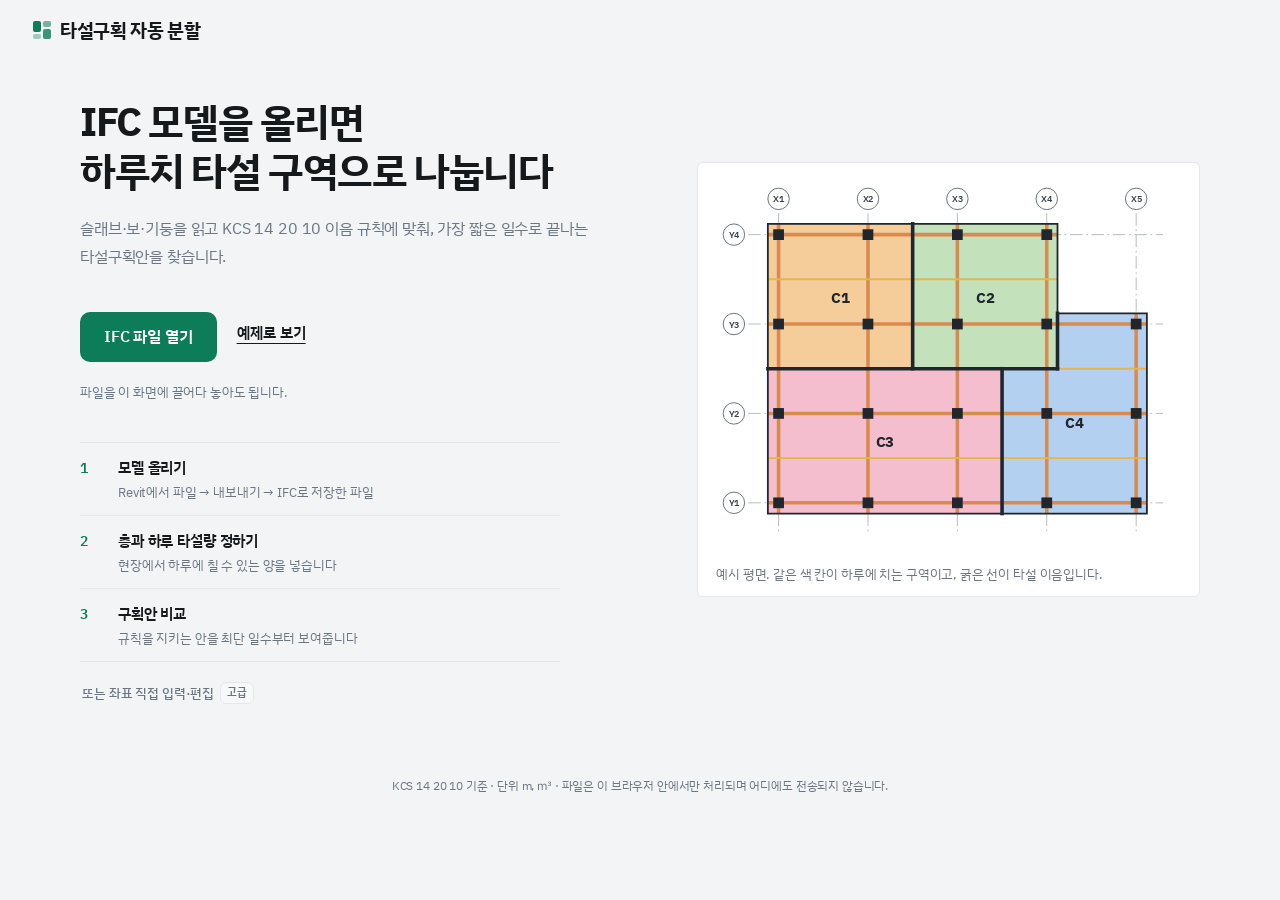
==== commit d693b391: "Add files via upload" ====
--- a/index.html
+++ b/index.html
@@ -1415,6 +1415,14 @@
   const rnd = mulberry32(seed || 20261010), T = M.C / N, raw = []; let overP = 0, bentN = 0, tinyN = 0;
   const stop = deadline || (Date.now() + 4000);
   // (a) 절단선 조합에서 바로 만든 배정
+  // 결정적 이등분 탐색 — 가능한 안이 있으면 반드시 하나 이상 넣는다
+  // 불가능한 조건에서 예산을 다 쓰지 않도록 남은 시간의 20%만 (세 가지 순서에 나눠)
+  const exStop = Date.now() + Math.max(150, (stop - Date.now()) * 0.2);
+  for (const ord of [0, 1, 2]) {
+    if (Date.now() > exStop) break;
+    const r = gExact(M, N, P, Math.min(exStop, Date.now() + Math.max(50, (exStop - Date.now()) / (3 - ord))), null, ord); if (!r.z) continue;
+    const ev = evaluate(M, r.z, N, T); if (ev.maxVol <= P + 1e-6 && !ev.bends.length && !hasTinyCut(M, r.z, ev.vol, T)) raw.push({ z: Array.from(r.z), ...ev });
+  }
   // (문서 v2 1.9) 씨앗 확장 — 네 방향 시도
   // 큰 모델에서는 걸어간 거리 계산이 무거워 시간 예산 안에서만 시도
   if (M.units.length * N <= 8000) for (const p of docPlans(M, N, P)) { if (!hasTinyCut(M, p.z, p.vol, T)) raw.push(p); }
@@ -1883,6 +1891,95 @@
     }
   }
   return { z: null, msg: '남은 영역을 규칙대로 나눌 방법을 찾지 못했습니다.' };
+}
+
+
+// ===== 결정적 이등분 탐색 =====
+// 유효한 분할(곧은 이음, T자 허용)은 '곧은 선으로 영역을 끝까지 가르기'의 반복이다.
+// 영역·구역 수 쌍마다 한 번만 계산(기억)하며 가능한 가르기를 모두 따져, 있으면 반드시 찾는다(시간 제한 안에서).
+function gExact(M, N, P, stop, compsIn, order) {
+  const U = M.units, COMPS = compsIn || M.comps, memo = new Map();
+  // 너무 작은 구역(평균의 10% 미만, 1㎥ 미만)은 만들지 않는다 — 떨어진 덩어리 전체는 예외
+  const totV = COMPS.reduce((a, c) => a + c.reduce((s, u) => s + U[u].vol, 0), 0), minV = Math.max(1, 0.1 * totV / N);
+  const whole = new Set(COMPS.map(c => c.slice().sort((a, b) => a - b).join(',')));
+  const volOf = reg => { let v = 0; for (const u of reg) v += U[u].vol; return v; };
+  let timedOut = false;
+  // 선 하나로 영역을 가른 결과: 두 덩어리 이상 (코어·개구부 때문에 셋 이상으로 갈릴 수 있음)
+  const splitK = (reg, set, line) => {
+    const lab = new Map(), parts = [];
+    for (const s0 of reg) { if (lab.has(s0)) continue; const idx = parts.length; lab.set(s0, idx); const st = [s0], part = [s0];
+      while (st.length) { const u = st.pop(); for (const [v, ids] of U[u].nbl) { if (!set.has(v) || lab.has(v) || ids.has(line)) continue; lab.set(v, idx); st.push(v); part.push(v); } }
+      parts.push(part); if (parts.length > 6) return null; }
+    return parts.length >= 2 ? parts : null;
+  };
+  // 덩어리들에 구역 수를 나눠 주는 모든 방법을 (필요 최소부터) 차례로
+  function* allocs(vols, n) {
+    const need = vols.map(v => Math.max(1, Math.ceil(v / P - 1e-9)));
+    let extra = n - need.reduce((a, b) => a + b, 0); if (extra < 0) return;
+    const cur = need.slice();
+    function* go(i, left) {
+      if (i === vols.length - 1) { cur[i] = need[i] + left; yield cur.slice(); return; }
+      for (let e = 0; e <= left; e++) { cur[i] = need[i] + e; yield* go(i + 1, left - e); }
+    }
+    yield* go(0, extra);
+  }
+  function rec(reg, n) {
+    const vol = volOf(reg);
+    const skey = reg.slice().sort((a, b) => a - b).join(',');
+    if (n === 1) return vol <= P + 1e-6 && (vol >= minV - 1e-9 || whole.has(skey)) ? [reg] : null;
+    if (vol > n * P + 1e-6 || vol < n * minV - 1e-9 || reg.length < n) return null;
+    const key = n + '|' + skey;
+    if (memo.has(key)) return memo.get(key);
+    if (Date.now() > stop) { timedOut = true; return null; }
+    const set = new Set(reg), lines = new Set();
+    for (const u of reg) for (const [v, ids] of U[u].nbl) if (set.has(v)) for (const id of ids) lines.add(id);
+    const opts = [];
+    for (const line of lines) {
+      const parts = splitK(reg, set, line); if (!parts) continue;
+      const pv = parts.map(volOf);
+      for (const al of allocs(pv, n)) opts.push({ parts, al, sc: Math.max(...pv.map((v, q) => v / al[q])), line });
+    }
+    opts.sort(order === 1 ? (a, b) => a.line - b.line || a.sc - b.sc : order === 2 ? (a, b) => b.line - a.line || a.sc - b.sc : (a, b) => a.sc - b.sc);
+    for (const o of opts) {
+      let res = [];
+      for (let q = 0; q < o.parts.length; q++) { const r = rec(o.parts[q], o.al[q]); if (!r) { res = null; break; } res = res.concat(r); }
+      if (res) { memo.set(key, res); return res; }
+      if (timedOut) return null;
+    }
+    if (!timedOut) memo.set(key, null);
+    return null;
+  }
+  const comps = COMPS.map(c => c.slice()), cv = comps.map(volOf);
+  for (const al of allocs(cv, N)) {
+    const z = new Int32Array(U.length).fill(-1); let k = 0, ok = true;
+    for (let i = 0; i < comps.length && ok; i++) { const r = rec(comps[i], al[i]); if (!r) { ok = false; break; } for (const g of r) { for (const u of g) z[u] = k; k++; } }
+    if (ok) return { z, timedOut };
+    if (timedOut) break;
+  }
+  return { z: null, timedOut };
+}
+
+// 한도 P로 나눌 수 있는지 (구역 수 nFrom부터 몇 개 늘려 보며). 찾은 안을 돌려준다
+function exactFeasible(M, P, nFrom, span, tEach) {
+  const n0 = Math.max(nFrom, M.comps.length, Math.ceil(M.C / P - 1e-9), M.units.filter(u => u.vol > P / 2 + 1e-9).length);
+  if (M.units.some(u => u.vol > P + 1e-9)) return { plan: null, timedOut: false };
+  let anyTO = false;
+  for (let n = n0; n <= Math.min(M.units.length, n0 + span); n++) {
+    const r = gExact(M, n, P, Date.now() + tEach); if (r.timedOut) anyTO = true;
+    if (r.z) { const ev = evaluate(M, r.z, n, M.C / n); if (!ev.bends.length && !hasTinyCut(M, r.z, ev.vol, M.C / n)) return { plan: { n, z: Array.from(r.z), ...ev }, timedOut: false }; }
+  }
+  return { plan: null, timedOut: anyTO };
+}
+// 실제로 가능한 가장 낮은 하루 한도 (이분 탐색, 찾은 안으로 뒷받침)
+function minFeasibleP(M, hiHint, budgetMs) {
+  const stop = Date.now() + budgetMs;
+  let lo = Math.max(...M.units.map(u => u.vol)), hi = hiHint > 0 ? hiHint : M.C, best = null;
+  const top = exactFeasible(M, hi, 1, 6, 800).plan; if (top) best = { P: hi, plan: top }; else return null;
+  for (let it = 0; it < 12 && hi - lo > 0.5 && Date.now() < stop; it++) {
+    const mid = (lo + hi) / 2, r = exactFeasible(M, mid, 1, 4, 400).plan;
+    if (r) { hi = mid; best = { P: mid, plan: r }; } else lo = mid;
+  }
+  return best;
 }
 
 function feasibilityScan(M, nFrom, nTo, tEach) {
@@ -2413,10 +2510,11 @@
       const Gr = id => {
         const g = G(id); if (!g) return null;
         if (!theta) return g;
-        if (g._rt === theta) return g._r;
+        // 캐시는 회전각과 회전 중심이 모두 같을 때만 재사용 (층마다 중심이 다르다)
+        const rk = theta + '|' + rx + '|' + ry; if (g._rk === rk) return g._r;
         const mn = [Infinity, Infinity, g.min[2]], mx = [-Infinity, -Infinity, g.max[2]];
         for (const p of g.pts) { const q = rot(p); if (q[0] < mn[0]) mn[0] = q[0]; if (q[1] < mn[1]) mn[1] = q[1]; if (q[0] > mx[0]) mx[0] = q[0]; if (q[1] > mx[1]) mx[1] = q[1]; }
-        g._rt = theta; g._r = { min: mn, max: mx, ext: g.ext };
+        g._rk = rk; g._r = { min: mn, max: mx, ext: g.ext };
         return g._r;
       };
       if (theta) W.push(`모델이 X·Y축에서 ${(theta * 180 / Math.PI).toFixed(1)}° 돌아가 있어, 그리드에 맞게 돌려서 계산했습니다.`);
@@ -2693,17 +2791,16 @@
 }
 
 function suggestP(M) {
-  let scan = state.scan && state.scan.M === M ? state.scan : Object.assign(feasibilityScan(M, 2, Math.max(M.Nmin + 7, 8), 700), { M });
   const sig = JSON.stringify({ ...state.inp, P: 0, N: 0 });
-  if (!state.scanCache || state.scanCache.sig !== sig) state.scanCache = { sig, scan };
-  const ok = scan.filter(x => x.best !== null);
-  if (!ok.length) return null;
-  const b = ok.reduce((a, x) => x.best < a.best ? x : a);
-  return { P: Math.ceil(b.best + 0.5), N: b.n };
+  if (state.sugCache && state.sugCache.sig === sig) return state.sugCache.v;
+  const r = minFeasibleP(M, M.C, 9000);
+  const v = r ? { P: Math.ceil(r.P * 10 - 1e-9) / 10, N: r.plan.n } : null;
+  if (v) v.P = Math.ceil(v.P); // 보기 쉽게 올림한 정수 ㎥
+  state.sugCache = { sig, v }; return v;
 }
 function suggestTxt(sg) {
-  if (!sg) return ' 규칙을 지키면서 나눌 수 있는 방법을 찾지 못했습니다. 모델의 보·벽 배치를 확인해 주세요.';
-  return ` 규칙을 지키며 나누려면 하루 최소 약 ${sg.P} ㎥가 필요합니다. <button type="button" class="inline-btn" data-p="${sg.P}">한도 ${sg.P} ㎥로 다시 계산</button>`;
+  if (!sg) return ' 규칙을 지키며 나누는 방법을 찾지 못했습니다. 모델의 보·벽 배치를 확인해 주세요.';
+  return ` 하루 ${sg.P} ㎥이면 규칙을 모두 지키는 구획안이 있습니다(실제로 찾은 안 기준). <button type="button" class="inline-btn" data-p="${sg.P}">한도 ${sg.P} ㎥로 다시 계산</button>`;
 }
 function compute() {
   const { inp, errs } = readInputs();
@@ -2738,23 +2835,13 @@
       // 1) 하한 구역 수로 먼저 시도 (대부분 여기서 끝남)
       R = recommend(M, N, inp.P, inp.restarts, 10, Math.min(3000, tm)); tried.push(N);
       if (!R.sols.length) {
-        // 2) 한도 없이 구역 수별로 규칙상 가능한지, 가장 큰 구역을 얼마까지 줄일 수 있는지 훑는다
-        const scan = feasibilityScan(M, 2, Math.max(N + 7, 8), 700);
-        // 같은 입력(한도만 다름)으로 전에 찾아 둔 안이 있으면 합친다 → 제안 한도로 다시 계산하면 반드시 그 안이 나온다
-        const sig = JSON.stringify({ ...inp, P: 0, N: 0 });
-        if (state.scanCache && state.scanCache.sig === sig) for (const x of scan) {
-          const old = state.scanCache.scan.find(y => y.n === x.n);
-          if (old && old.sols.length) { x.sols = x.sols.concat(old.sols); x.best = Math.min(x.best === null ? Infinity : x.best, old.best); }
-        }
-        state.scanCache = { sig, scan };
-        state.scan = Object.assign(scan, { M });
-        const cand = scan.filter(x => x.n >= N && x.best !== null && x.best <= inp.P + 1e-6).map(x => x.n);
-        for (const n of cand.slice(0, 3)) {
-          const r2 = recommend(M, n, inp.P, inp.restarts, 10, Math.min(tm, 5000)); tried.push(n);
-          if (r2.sols.length) { N = n; R = r2; break; }
-          // 다시 찾지 못해도, 훑을 때 이미 찾은 안 중 한도를 지키는 것이 있으면 그대로 쓴다
-          const keep = scan.find(x => x.n === n).sols.filter(s => s.maxVol <= inp.P + 1e-6);
-          if (keep.length) { N = n; R = { ...r2, sols: keep, timedOut: false }; break; }
+        // 2) 결정적 이등분 탐색으로 규칙을 지키는 가장 적은 구역 수를 찾는다
+        const f = exactFeasible(M, inp.P, N + 1, 8, 1200);
+        state.exactTO = f.timedOut;
+        if (f.plan) {
+          const r2 = recommend(M, f.plan.n, inp.P, inp.restarts, 10, Math.min(tm, 5000)); tried.push(f.plan.n);
+          N = f.plan.n; R = r2.sols.length ? r2 : { ...r2, sols: [f.plan], timedOut: false };
+          if (!R.sols.some(s => s.z.join() === f.plan.z.join())) R.sols.push(f.plan);
         }
       }
       if (R.sols.length && R.sols.length < 10) { const r3 = recommend(M, N, inp.P, inp.restarts, 10, tm); if (r3.sols.length > R.sols.length) R = r3; }
@@ -2771,7 +2858,7 @@
       const whyTxt = why.length ? ` 검토한 안 가운데 ${why.join(', ')}.` : '';
       const more = R.timedOut ? ` <button type="button" class="inline-btn" data-time="40000">더 오래 찾기 (최대 40초)</button>` : '';
       const lead = auto
-        ? `하루 한도 ${inp.P} ㎥로는 규칙을 모두 지키는 구획안이 없습니다.`
+        ? `하루 한도 ${inp.P} ㎥로는 규칙을 모두 지키는 구획안을 찾지 못했습니다.${state.exactTO ? ' 층이 복잡해 모든 경우를 확인하지는 못했습니다.' : ''}`
         : R.timedOut ? `제한 시간(${tm / 1000}초) 안에 ${N}구역으로 규칙을 모두 지키는 구획안을 찾지 못했습니다. 층이 커서 모든 경우를 확인하지 못한 것이라, 시간을 더 주면 나올 수 있습니다.` : `${N}구역으로는 규칙을 모두 지키는 구획안을 찾지 못했습니다.${whyTxt}`;
       if (auto) { const sg = suggestP(M); msgs.unshift(['err', lead + suggestTxt(sg)]); }
       else msgs.unshift(['err', `${lead} 구역 수를 늘려도 선택지가 넓어집니다.${more} <button type="button" class="inline-btn" data-n="${N + 1}">${N + 1}구역으로 다시 계산</button>`]);
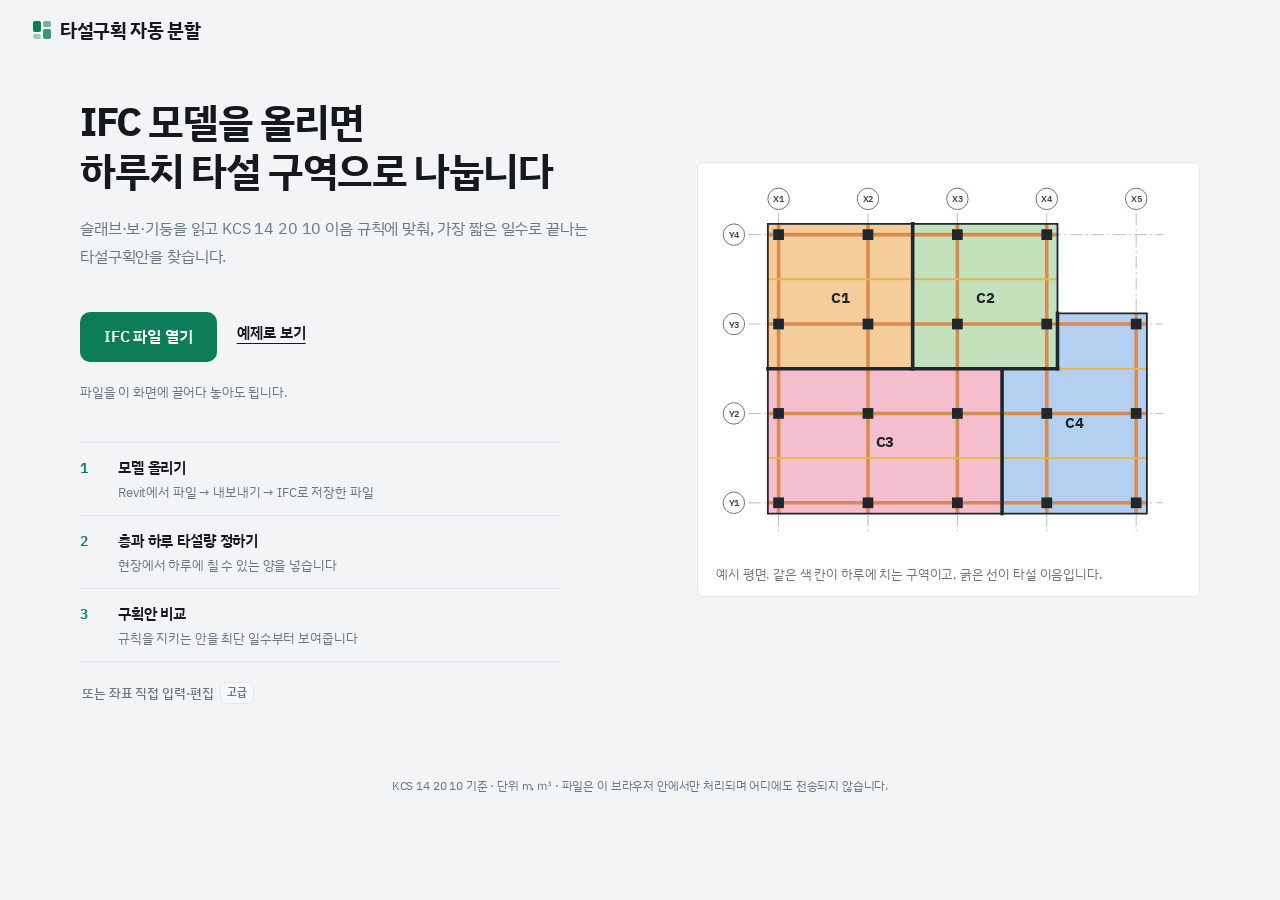
==== commit de6e34f1: "Add files via upload" ====
--- a/index.html
+++ b/index.html
@@ -7,501 +7,7 @@
 <link rel="preconnect" href="https://fonts.googleapis.com">
 <link rel="preconnect" href="https://fonts.gstatic.com" crossorigin>
 <link href="https://fonts.googleapis.com/css2?family=IBM+Plex+Sans+KR:wght@400;500;600;700&family=Noto+Sans+KR:wght@400;500;700&display=swap" rel="stylesheet">
-<style>
-:root{
-  --paper:#F2F4F6; --sheet:#FFFFFF; --card:#FFFFFF; --ink:#16191C; --muted:#6B7684; --rule:#E5E8EB; --field:#F7F8FA;
-  --accent:#0C7C59; --accent-soft:#E7F4EE; --accent-ink:#FFFFFF;
-  --ok:#0C7C59; --ok-soft:#E7F4EE; --ng:#D6373B; --ng-soft:#FDECEC; --warn:#B26C00; --warn-soft:#FFF4E0;
-  --girder:#D9804F; --beam:#E0B23F; --wall:#5E4B86; --col:#16191C; --cell:#E8ECEF;
-  --shadow:0 1px 2px rgba(22,25,28,.05), 0 8px 24px rgba(22,25,28,.06);
-  box-sizing:border-box;
-  padding-top:env(safe-area-inset-top,0px); padding-bottom:env(safe-area-inset-bottom,0px);
-  font-family:'IBM Plex Sans KR','Noto Sans KR','Apple SD Gothic Neo','Malgun Gothic',system-ui,sans-serif;
-  color-scheme:light;
-}
-@media (prefers-color-scheme:dark){:root:not([data-theme="light"]){
-  --paper:#0F1214; --sheet:#181C1F; --card:#181C1F; --ink:#EDF0F2; --muted:#9BA6B0; --rule:#2A3136; --field:#12171A;
-  --accent:#2FBF8F; --accent-soft:#12312A; --accent-ink:#06120D;
-  --ok:#2FBF8F; --ok-soft:#12312A; --ng:#FF7B7E; --ng-soft:#3A1E1F; --warn:#F0B24B; --warn-soft:#3A2D14;
-  --cell:#262D32; --col:#EDF0F2; --shadow:0 1px 2px rgba(0,0,0,.4);
-  color-scheme:dark;
-}}
-:root[data-theme="dark"]{
-  --paper:#0F1214; --sheet:#181C1F; --card:#181C1F; --ink:#EDF0F2; --muted:#9BA6B0; --rule:#2A3136; --field:#12171A;
-  --accent:#2FBF8F; --accent-soft:#12312A; --accent-ink:#06120D;
-  --ok:#2FBF8F; --ok-soft:#12312A; --ng:#FF7B7E; --ng-soft:#3A1E1F; --warn:#F0B24B; --warn-soft:#3A2D14;
-  --cell:#262D32; --col:#EDF0F2; color-scheme:dark;
-}
-html{scroll-padding-top:env(safe-area-inset-top,0px)}
-*,*::before,*::after{box-sizing:inherit}
-body{margin:0;background:var(--paper);color:var(--ink);font-size:15px;line-height:1.6;letter-spacing:-.01em;font-variant-numeric:tabular-nums;-webkit-font-smoothing:antialiased}
-h1,h2,h3{margin:0;line-height:1.3;letter-spacing:-.02em}
-
-/* 상단 바 */
-.top{position:relative;background:var(--sheet);border-bottom:1px solid var(--rule);
-  padding:calc(14px + env(safe-area-inset-top,0px)) clamp(16px,4vw,32px) 14px;display:flex;gap:10px 24px;align-items:center;justify-content:space-between;flex-wrap:wrap}
-.top h1{font-size:19px;font-weight:700;display:flex;align-items:center;gap:8px}
-.top h1::before{content:"";width:22px;height:22px;border-radius:7px;background:var(--accent);box-shadow:inset 0 0 0 3px var(--sheet), 0 0 0 1px var(--accent)}
-.top p{margin:3px 0 0;color:var(--muted);font-size:13px;max-width:90ch}
-.spec{font-size:12px;color:var(--muted);background:var(--field);border-radius:999px;padding:5px 12px}
-
-@media (max-width:640px){.top{padding-top:calc(10px + env(safe-area-inset-top,0px));padding-bottom:10px}.top p,.spec{display:none}}
-.layout{display:grid;grid-template-columns:minmax(320px,400px) minmax(0,1fr);gap:20px;padding:20px clamp(12px,3vw,28px) 60px;align-items:start;max-width:1560px;margin:0 auto}
-@media (max-width:980px){.layout{grid-template-columns:1fr;gap:14px;padding-bottom:110px}}
-.panel{display:flex;flex-direction:column;gap:12px;min-width:0}
-.result{display:flex;flex-direction:column;gap:14px;min-width:0}
-
-/* 카드 */
-fieldset,.upload,.sheet,#zoneBlock,#altBlock,.exportcard{background:var(--card);border:1px solid var(--rule);border-radius:16px;box-shadow:var(--shadow)}
-fieldset{border:1px solid var(--rule);margin:0;padding:18px 18px 20px;min-width:0}
-legend{float:left;width:100%;font-weight:700;font-size:16px;padding:0;margin:0 0 14px;display:flex;gap:9px;align-items:center;line-height:1.3}
-legend + *{clear:both}
-legend + label, legend + .row2 > div > label{margin-top:0}
-legend .n{display:inline-grid;place-items:center;width:24px;height:24px;border-radius:8px;background:var(--accent);color:var(--accent-ink);font-size:12.5px;font-weight:700;flex:none}
-label{display:block;font-size:13px;color:var(--muted);margin:14px 0 6px;font-weight:500;line-height:1.4}
-label b{color:var(--ink);font-weight:600}
-input[type=text],input[type=number],textarea,select{display:block;width:100%;font:inherit;font-size:14px;line-height:1.5;color:var(--ink);background:var(--field);border:1px solid var(--rule);border-radius:10px;padding:10px 12px;transition:border-color .12s,background .12s}
-input[type=text]:hover,input[type=number]:hover,textarea:hover,select:hover{background:color-mix(in srgb,var(--field) 60%,var(--card))}
-input:focus,textarea:focus,select:focus{outline:none;border-color:var(--accent);background:var(--card);box-shadow:0 0 0 3px var(--accent-soft)}
-textarea{min-height:96px;resize:vertical;font-size:13.5px;line-height:1.6;font-family:inherit;font-variant-numeric:tabular-nums;letter-spacing:0}
-.row2{display:grid;grid-template-columns:1fr 1fr;gap:0 12px;align-items:start}
-.row2 > div{min-width:0}
-.check{display:flex;gap:9px;align-items:flex-start;color:var(--ink);font-size:13px;margin-top:12px;line-height:1.5}
-.check input{margin-top:3px;accent-color:var(--accent);width:17px;height:17px}
-.hint{font-size:12.5px;color:var(--muted);margin:6px 0 0;line-height:1.55}
-
-/* 버튼 */
-button{font:inherit;font-size:14px;font-weight:600;border-radius:12px;padding:11px 16px;cursor:pointer;border:1px solid var(--rule);background:var(--card);color:var(--ink);transition:transform .08s,background .12s,border-color .12s}
-button:hover{background:var(--field)}
-button:active{transform:scale(.985)}
-button.primary{background:var(--accent);border-color:var(--accent);color:var(--accent-ink);font-weight:700}
-button.primary:hover{filter:brightness(1.07)}
-button:disabled{opacity:.45;cursor:not-allowed;transform:none}
-button:focus-visible,summary:focus-visible,label:focus-visible{outline:2px solid var(--accent);outline-offset:2px}
-.actions{position:sticky;bottom:12px;z-index:15;background:var(--card);border:1px solid var(--rule);border-radius:16px;box-shadow:0 6px 24px rgba(22,25,28,.12);padding:10px;display:flex;gap:8px}
-.actions .primary{flex:1;padding:14px 16px;font-size:15px}
-@media (max-width:980px){.actions{position:fixed;left:0;right:0;bottom:0;border-radius:0;border-width:1px 0 0;padding:10px clamp(12px,3vw,28px) calc(10px + env(safe-area-inset-bottom,0px))}}
-
-details{background:var(--card);border:1px solid var(--rule);border-radius:16px;padding:16px 18px;box-shadow:var(--shadow)}
-details summary{cursor:pointer;font-weight:600;font-size:14px;list-style:none;display:flex;justify-content:space-between;align-items:center}
-details summary::-webkit-details-marker{display:none}
-details summary::after{content:"＋";color:var(--muted);font-weight:400}
-details[open] summary::after{content:"－"}
-details ol{padding-left:18px;margin:10px 0 0;font-size:13px;color:var(--muted)}
-details li{margin-bottom:6px}
-details li::marker{color:var(--accent)}
-
-/* 업로드 카드 */
-.upload{padding:18px 18px 16px}
-.upload h2{font-size:16px;font-weight:700}
-.upload .hint{margin:6px 0 12px}
-.drop{display:grid;gap:3px;place-items:center;text-align:center;border:1.5px dashed color-mix(in srgb,var(--accent) 45%,var(--rule));border-radius:14px;padding:26px 12px;cursor:pointer;margin:0;background:var(--accent-soft);transition:background .12s,border-color .12s}
-.drop:hover,.drop.over{background:color-mix(in srgb,var(--accent) 14%,var(--card));border-color:var(--accent)}
-.drop-main{font-weight:700;font-size:15px;color:var(--accent)}
-.drop-sub{font-size:12px;color:var(--muted)}
-.vh{position:absolute;width:1px;height:1px;opacity:0;pointer-events:none}
-.ifc-status{font-size:13px;margin-top:10px;color:var(--muted);line-height:1.55}
-.ifc-status.err{color:var(--ng)} .ifc-status.ok{color:var(--ink)}
-.ifc-status ol{margin:8px 0 0;padding-left:18px}
-button.wide{width:100%;margin-top:10px}
-button.link{border:0;background:none;padding:8px 0 0;color:var(--accent);font-size:13px;font-weight:600}
-button.link:hover{background:none;text-decoration:underline}
-.form-note{font-size:13px;font-weight:600;color:var(--accent);margin:0 2px 2px}
-.or{font-size:12.5px;color:var(--muted);margin:2px 4px 0;line-height:1.5}
-
-/* 알림 */
-.msg{display:flex;gap:10px;align-items:flex-start;border-radius:14px;padding:12px 14px;margin:0 0 8px;font-size:14px;line-height:1.55;background:var(--field);border:1px solid var(--rule)}
-.msg .tag{flex:none;font-size:11.5px;font-weight:700;padding:3px 9px;border-radius:999px;letter-spacing:.02em}
-.msg p{margin:0}
-.msg.err{background:var(--ng-soft);border-color:color-mix(in srgb,var(--ng) 25%,transparent)}
-.msg.err .tag{background:var(--ng);color:#fff}
-.msg.warn{background:var(--warn-soft);border-color:color-mix(in srgb,var(--warn) 25%,transparent)}
-.msg.warn .tag{background:var(--warn);color:#fff}
-.msg.ok{background:var(--ok-soft);border-color:color-mix(in srgb,var(--ok) 22%,transparent)}
-.msg.ok .tag{background:var(--ok);color:#fff}
-.empty{background:var(--card);border:1px dashed var(--rule);border-radius:16px;padding:52px 24px;text-align:center;color:var(--muted)}
-
-/* 레이어 칩 */
-.layers{display:flex;flex-wrap:wrap;gap:8px;margin:0}
-.layers label{display:inline-flex;gap:7px;align-items:center;margin:0;padding:8px 14px;border-radius:999px;background:var(--card);border:1px solid var(--rule);font-size:13px;color:var(--ink);cursor:pointer;font-weight:500;transition:background .12s,border-color .12s}
-.layers label:has(input:checked){background:var(--accent-soft);border-color:color-mix(in srgb,var(--accent) 40%,transparent);color:var(--accent);font-weight:700}
-.layers label.off{opacity:.4;cursor:not-allowed}
-.layer-note{align-self:center;font-size:12.5px;color:var(--muted)}
-.layers input{accent-color:var(--accent);width:15px;height:15px}
-
-/* 도면 */
-.sheet{padding:14px}
-.sheet.fresh{animation:pop .35s ease-out}
-@keyframes pop{from{opacity:0;transform:translateY(8px)}to{opacity:1;transform:none}}
-.zoomwrap{position:relative}
-.drawing{overflow:hidden;border-radius:12px;background:var(--sheet);touch-action:none;cursor:grab}
-.drawing.drag{cursor:grabbing}
-.drawing svg,.cand svg{letter-spacing:0;word-spacing:0}
-.drawing svg{display:block;width:100%;height:auto;max-height:76vh}
-.zoomctl{position:absolute;top:10px;right:10px;display:flex;flex-direction:column;gap:6px;z-index:2}
-.zoomctl button{width:38px;height:36px;padding:0;font-size:17px;border-radius:11px;background:color-mix(in srgb,var(--card) 92%,transparent);backdrop-filter:blur(4px);box-shadow:var(--shadow)}
-.zoomctl button:last-child{font-size:12px;font-weight:700}
-.zoomhint{margin:8px 2px 0}
-.legend{display:flex;flex-wrap:wrap;gap:6px 16px;font-size:12px;color:var(--muted);margin-top:10px;padding-top:10px;border-top:1px solid var(--rule)}
-.legend span{display:inline-flex;gap:6px;align-items:center}
-.legend i{display:inline-block;width:16px;height:0;border-top:3px solid;border-radius:2px}
-.titleblock{display:grid;grid-template-columns:minmax(0,1.1fr) minmax(0,1.3fr);gap:14px;margin-top:14px;padding-top:14px;border-top:1px solid var(--rule)}
-@media (max-width:640px){.titleblock{grid-template-columns:1fr}}
-.tb-name h2{font-size:18px;font-weight:700}
-.tb-name .sub{color:var(--muted);font-size:12.5px;margin-top:3px}
-.tb-facts{display:grid;grid-template-columns:1fr 1fr;gap:8px;margin:0}
-.tb-facts div{padding:10px 12px;background:var(--field);border-radius:12px}
-.tb-facts dt{font-size:11.5px;color:var(--muted)}
-.tb-facts dd{margin:2px 0 0;font-weight:700;font-size:16px}
-
-/* 표 */
-.tablewrap{overflow-x:auto;-webkit-overflow-scrolling:touch}
-table{border-collapse:collapse;width:100%;font-size:14px}
-th,td{padding:11px 12px;border-bottom:1px solid var(--rule);text-align:right;white-space:nowrap}
-thead th{font-weight:600;color:var(--muted);font-size:12px;border-bottom:1px solid var(--rule);background:var(--field)}
-thead th:first-child{border-radius:10px 0 0 10px}
-thead th:last-child{border-radius:0 10px 10px 0}
-th:first-child,td:first-child{text-align:left}
-tbody tr:last-child td{border-bottom:0}
-.sw{display:inline-block;width:12px;height:12px;border-radius:4px;vertical-align:-2px;margin-right:7px}
-.over{color:var(--ng);font-weight:700}
-h3{font-size:16px;font-weight:700;margin:2px 0 4px}
-#detailTitle{margin:6px 4px 0}
-#zoneBlock,#altBlock,.exportcard{padding:16px}
-#zoneBlock .hint{margin-bottom:6px}
-.alts tbody tr{cursor:pointer}
-.alts tbody tr.sel td{background:var(--accent-soft)}
-.alts tbody tr:hover td{background:var(--field)}
-@media (max-width:640px){#altTable{display:none}}
-
-/* 후보 카드 */
-.cand-h{display:flex;align-items:baseline;gap:8px}
-#candCount{font-size:13px;color:var(--accent);font-weight:700}
-.cands{display:grid;grid-template-columns:repeat(auto-fill,minmax(158px,1fr));gap:10px;margin:10px 0 4px}
-@media (max-width:480px){.cands{grid-template-columns:1fr 1fr;gap:8px}}
-.cand{display:flex;flex-direction:column;gap:6px;text-align:left;padding:10px;border:1px solid var(--rule);border-radius:14px;background:var(--card);color:var(--ink);font-size:12.5px;line-height:1.45;font-weight:400}
-.cand:hover{border-color:color-mix(in srgb,var(--accent) 45%,transparent);background:var(--card);box-shadow:var(--shadow)}
-.cand[aria-pressed="true"]{border:2px solid var(--accent);padding:9px;background:color-mix(in srgb,var(--accent-soft) 60%,var(--card))}
-.cand svg{width:100%;height:auto;display:block;aspect-ratio:4/3;background:var(--field);border-radius:9px}
-.cand .ct{display:flex;justify-content:space-between;align-items:baseline;font-weight:700;font-size:14px}
-.cand .ct small{font-weight:500;color:var(--muted);font-size:11.5px}
-.cand .cm{color:var(--muted)}
-.cand .tags{display:flex;flex-wrap:wrap;gap:4px}
-.cand .tags span{font-size:11px;font-weight:600;padding:2px 8px;border-radius:999px;background:var(--accent-soft);color:var(--accent)}
-.cand .tags span.day{background:var(--warn-soft);color:var(--warn)}
-
-/* 판정 근거 */
-.basis{margin-top:12px;padding-top:12px;border-top:1px solid var(--rule)}
-.basis table{font-size:12.5px}
-.basis td,.basis th{text-align:left;white-space:normal;padding:9px 10px}
-.basis td:nth-child(2){text-align:right;white-space:nowrap;font-weight:700}
-.basis .src{color:var(--muted);font-size:11.5px}
-.inline-btn{margin-left:8px;padding:5px 12px;font-size:12.5px;border-radius:999px;border-color:currentColor;background:var(--card)}
-.exports{display:flex;flex-wrap:wrap;gap:8px}
-.exports textarea{min-height:110px;margin-top:8px}
-.foot{font-size:12px;color:var(--muted);margin-top:14px;max-width:78ch;line-height:1.6}
-
-/* ===== 단계별 화면 ===== */
-[hidden]{display:none!important}
-body[data-stage="start"] .top p,body[data-stage="pick"] .top p{display:none}
-.card{background:var(--card);border:1px solid var(--rule);border-radius:16px;box-shadow:var(--shadow);padding:18px}
-.step-h{display:flex;align-items:center;gap:10px;margin-bottom:6px}
-.step-h h2{font-size:17px;font-weight:700}
-.step-h .n{display:inline-grid;place-items:center;width:26px;height:26px;border-radius:9px;background:var(--accent);color:var(--accent-ink);font-size:13px;font-weight:700}
-.step-desc{margin:0 0 12px}
-.intro{padding:6px 2px 4px}
-.intro h2{font-size:clamp(20px,2.6vw,26px);font-weight:700;letter-spacing:-.03em;line-height:1.35;margin-bottom:14px}
-.steps{list-style:none;margin:0;padding:0;display:grid;grid-template-columns:repeat(3,1fr);gap:8px;counter-reset:s}
-.steps li{counter-increment:s;background:var(--card);border:1px solid var(--rule);border-radius:14px;padding:12px 12px 12px 42px;position:relative;display:flex;flex-direction:column;gap:2px}
-.steps li::before{content:counter(s);position:absolute;left:12px;top:12px;width:22px;height:22px;border-radius:8px;display:grid;place-items:center;background:var(--accent-soft);color:var(--accent);font-size:12px;font-weight:700}
-.steps b{font-size:14px}
-.steps span{font-size:12px;color:var(--muted)}
-@media (max-width:560px){.steps{grid-template-columns:1fr}}
-.file-chip{display:flex;align-items:center;justify-content:space-between;gap:10px;background:var(--field);border:1px solid var(--rule);border-radius:12px;padding:10px 12px}
-.file-name{font-weight:600;font-size:14px;overflow:hidden;text-overflow:ellipsis;white-space:nowrap}
-.file-chip .link{margin:0;padding:0;font-size:13px;font-weight:600;color:var(--accent);cursor:pointer;white-space:nowrap}
-#ifcRun{margin-top:14px;padding:14px 16px;font-size:15px}
-details.more .actions{position:static;background:none;padding:12px 0 0;border:0}
-details.more fieldset{box-shadow:none;margin-top:10px}
-
-/* 1) 시작: 가운데 한 줄, 결과 영역 숨김 */
-body[data-stage="start"] .layout,body[data-stage="pick"] .layout{grid-template-columns:minmax(0,600px);justify-content:center;padding-top:36px}
-body[data-stage="start"] .result,body[data-stage="pick"] .result{display:none}
-body[data-stage="start"] #stepCond{display:none}
-body[data-stage="start"] .panel > details:not(#manual){display:none}
-body[data-stage="start"] .drop{padding:44px 12px}
-body[data-stage="start"] .drop-main{font-size:18px}
-/* 2) 층 선택: 파일 카드는 작게, 조건 카드 강조 */
-body[data-stage="pick"] .intro,body[data-stage="result"] .intro{display:none}
-body[data-stage="pick"] .drop,body[data-stage="result"] .drop{display:none}
-body[data-stage="pick"] #stepFile .step-desc,body[data-stage="result"] #stepFile .step-desc{display:none}
-body[data-stage="pick"] #stepCond{border:2px solid var(--accent);padding:17px}
-body[data-stage="pick"] .panel > details:not(#manual){display:none}
-/* 3) 결과: 왼쪽은 좁은 설정 막대, 오른쪽이 결과 */
-body[data-stage="result"] .layout{grid-template-columns:minmax(280px,330px) minmax(0,1fr)}
-@media (max-width:980px){body[data-stage="result"] .layout{grid-template-columns:1fr}}
-body[data-stage="result"] #ifcSample{display:none}
-body[data-stage="result"] .step-h h2{font-size:15px}
-body[data-stage="result"] .card{padding:14px}
-
-/* 결과 머리글 */
-.res-head{background:var(--card);border:1px solid var(--rule);border-radius:16px;box-shadow:var(--shadow);padding:16px 18px;display:flex;flex-wrap:wrap;align-items:center;justify-content:space-between;gap:10px 20px}
-.res-head .rt small{display:block;color:var(--muted);font-size:12.5px;font-weight:500}
-.res-head .rt h2{font-size:22px;font-weight:700;letter-spacing:-.03em}
-.res-head .rt h2 em{font-style:normal;color:var(--accent)}
-.res-info{display:flex;flex-wrap:wrap;gap:5px;margin-top:8px}
-.res-info span{font-size:11.5px;font-weight:600;padding:3px 9px;border-radius:999px;background:var(--field);border:1px solid var(--rule);color:var(--muted)}
-body[data-stage="result"] .ifc-status.ok{display:none}
-body[data-stage="pick"] #ifcSample{display:none}
-.res-kpis{display:flex;flex-wrap:wrap;gap:8px}
-.res-kpis div{background:var(--field);border-radius:12px;padding:8px 12px;min-width:88px}
-@media (max-width:560px){.res-kpis{display:grid;grid-template-columns:1fr 1fr;width:100%}}
-.res-kpis dt{font-size:11.5px;color:var(--muted)}
-.res-kpis dd{margin:1px 0 0;font-size:16px;font-weight:700}
-
-/* 필수 표시 */
-.req{display:inline-block;margin-left:4px;font-size:11px;font-weight:700;color:#fff;background:var(--ng);border-radius:6px;padding:1px 6px;vertical-align:1px}
-input.invalid{border-color:var(--ng)!important;box-shadow:0 0 0 3px var(--ng-soft)!important;background:var(--card)}
-.field-err{margin:6px 0 0;font-size:12.5px;font-weight:600;color:var(--ng)}
-/* 고급 입력: 단계별로 숨김 */
-.adv{font-size:11px;font-weight:600;color:var(--muted);background:var(--field);border:1px solid var(--rule);border-radius:6px;padding:1px 6px;margin-left:6px}
-body[data-stage="pick"] #manual,body[data-stage="pick"] #modelCard,body[data-stage="start"] #modelCard{display:none}
-body[data-stage="start"] #manual{background:none;border:0;box-shadow:none;padding:4px 2px}
-body[data-stage="start"] #manual:not([open]) summary{justify-content:center;color:var(--muted);font-weight:500;font-size:13px}
-body[data-stage="start"] #manual:not([open]) summary::after{content:""}
-body[data-stage="start"] #manual:not([open]) summary::before{content:"또는 ";margin-right:3px}
-/* 모델 요약 카드 */
-.mc-title{font-size:15px;font-weight:700;margin:0 0 10px}
-.mc-hero{display:flex;align-items:baseline;gap:6px;padding-bottom:12px;margin-bottom:12px;border-bottom:1px solid var(--rule)}
-.mc-hero b{font-size:26px;font-weight:700;letter-spacing:-.03em}
-.mc-hero span{font-size:13px;color:var(--muted)}
-.mc-bar{height:8px;border-radius:99px;background:var(--field);overflow:hidden;display:flex;margin:-4px 0 6px}
-.mc-bar i{display:block;height:100%}
-.mc-legend{display:flex;gap:12px;font-size:12px;color:var(--muted);margin-bottom:12px}
-.mc-legend span::before{content:"";display:inline-block;width:8px;height:8px;border-radius:3px;margin-right:5px;background:currentColor;vertical-align:0}
-.mc-grid{display:grid;grid-template-columns:1fr 1fr;gap:8px;margin:0}
-.mc-grid div{background:var(--field);border-radius:12px;padding:9px 11px}
-.mc-grid dt{font-size:11.5px;color:var(--muted)}
-.mc-grid dd{margin:1px 0 0;font-size:15px;font-weight:700}
-.mc-grid dd small{font-size:11.5px;font-weight:500;color:var(--muted);margin-left:3px}
-.mc-notes{list-style:none;margin:12px 0 0;padding:12px 0 0;border-top:1px solid var(--rule);display:flex;flex-direction:column;gap:6px}
-.mc-notes li{font-size:12.5px;color:var(--muted);display:flex;gap:7px;line-height:1.45}
-.mc-notes li::before{content:"✓";color:var(--accent);font-weight:700}
-
-/* ===== 결과 화면 v2: 전체 폭 + 서랍 + 목록/상세 ===== */
-body[data-stage="result"] .top p{display:none}
-#out{display:flex;flex-direction:column;gap:14px}
-body[data-stage="result"] .layout{padding-top:14px}
-.res-head{flex-direction:column;align-items:stretch;gap:12px;padding:14px 18px}
-.rh-top{display:flex;align-items:center;justify-content:space-between;gap:10px;flex-wrap:wrap}
-.rh-main{display:flex;align-items:center;justify-content:space-between;gap:10px 20px;flex-wrap:wrap}
-.rh-status{display:flex;align-items:flex-start;gap:10px;flex-wrap:wrap;padding-top:10px;border-top:1px solid var(--rule);font-size:13.5px;color:var(--ink);line-height:1.55}
-.rh-status .ok-dot{flex:none;width:8px;height:8px;border-radius:50%;background:var(--ok);margin-top:7px}
-.rh-status p{margin:0;flex:1;min-width:240px}
-.rh-status .warns{flex:none;padding:4px 10px;border-radius:999px}
-.rh-status .warns[open]{flex-basis:100%;border-radius:12px;padding:8px 12px}
-.drawer-h{display:none}
-body[data-stage="result"] .layout{grid-template-columns:minmax(0,1fr);max-width:1480px}
-body[data-stage="result"] .panel{position:fixed;top:0;right:0;bottom:0;width:min(420px,94vw);z-index:60;background:var(--paper);overflow:auto;padding:14px 14px 40px;box-shadow:-10px 0 40px rgba(0,0,0,.18);transform:translateX(105%);transition:transform .25s ease;visibility:hidden}
-body.drawer-open .panel{transform:none;visibility:visible}
-body.drawer-open::after{content:"";position:fixed;inset:0;background:rgba(15,20,24,.35);z-index:55}
-body[data-stage="result"] .drawer-h{display:flex;align-items:center;justify-content:space-between;padding:4px 2px 8px}
-.drawer-x{width:36px;height:36px;padding:0;border-radius:10px}
-.res-bar{display:flex;align-items:center;justify-content:space-between;gap:10px;flex-wrap:wrap}
-.rb-info{display:flex;flex-wrap:wrap;gap:6px;align-items:center;font-size:13px;color:var(--muted)}
-.rb-info span{background:var(--card);border:1px solid var(--rule);border-radius:999px;padding:5px 11px;color:var(--ink);font-weight:500}
-.rb-info span b{color:var(--muted);font-weight:500;margin-right:4px}
-.rb-btn{border-radius:999px;padding:8px 14px;font-size:13px}
-#msgs .msg{margin-bottom:0}
-#msgs{display:flex;flex-direction:column;gap:8px}
-.warns{background:var(--warn-soft);border:1px solid color-mix(in srgb,var(--warn) 25%,transparent);border-radius:14px;padding:10px 14px}
-.warns summary{font-size:13.5px;font-weight:600;color:var(--warn);display:flex;gap:8px;align-items:center}
-.warns summary::after{content:"펼치기";margin-left:auto;font-size:12px;font-weight:500;color:var(--muted)}
-.warns[open] summary::after{content:"접기"}
-.warns ul{margin:8px 0 0;padding-left:18px;font-size:13.5px;line-height:1.6}
-/* 목록 + 상세 */
-.md{display:grid;grid-template-columns:300px minmax(0,1fr);gap:14px;align-items:start}
-.md-list{background:var(--card);border:1px solid var(--rule);border-radius:16px;box-shadow:var(--shadow);padding:14px 12px;position:sticky;top:12px;max-height:calc(100vh - 24px);display:flex;flex-direction:column}
-.md-list-h{display:flex;align-items:baseline;justify-content:space-between;padding:0 4px 10px}
-.md-sub{font-size:12px;color:var(--muted)}
-.md-list .cands{display:flex;flex-direction:column;gap:8px;margin:0;overflow:auto;padding:2px;min-height:0}
-.md-list .cand{display:grid;grid-template-columns:84px 1fr;grid-template-areas:"svg ct" "svg cm" "svg tags";column-gap:10px;row-gap:2px;align-items:start;padding:8px;flex:none}
-.md-list .cand[aria-pressed="true"]{padding:7px}
-.md-list .cand svg{grid-area:svg;width:84px;aspect-ratio:1/1}
-.md-list .cand .ct{grid-area:ct;font-size:13.5px}
-.md-list .cand .cm{grid-area:cm;font-size:12px}
-.md-list .cand .tags{grid-area:tags}
-.md-detail{background:var(--card);border:1px solid var(--rule);border-radius:16px;box-shadow:var(--shadow);padding:14px 16px 16px;min-width:0}
-.dt-head{display:flex;flex-wrap:wrap;align-items:center;justify-content:space-between;gap:8px 12px;margin-bottom:10px}
-.dt-head h3{margin:0;font-size:17px}
-.dt-head .layers label{padding:6px 11px;font-size:12.5px}
-.md-detail .sheet{border:0;box-shadow:none;padding:0;background:none}
-.md-detail .drawing{background:var(--field);border-radius:12px}
-.md-detail .drawing svg{max-height:62vh}
-.dt-zones{margin-top:12px}
-.dt-zones .hint{margin-top:6px}
-.dt-more{box-shadow:none;border-radius:12px;margin-top:10px;padding:10px 12px}
-.md-detail .foot{margin-top:12px}
-@media (max-width:980px){
-  .md{grid-template-columns:minmax(0,1fr)}
-  .md-list,.md-detail{min-width:0}
-  .md-list{position:static;max-height:none}
-  .md-list .cands{flex-direction:row;overflow-x:auto;padding-bottom:6px}
-  .md-list .cand{width:250px}
-}
-
-/* ===== 글자 정리 v3 ===== */
-body[data-stage="result"] .spec{display:none}
-.res-head{gap:14px;padding:16px 20px}
-.rh-cond{display:flex;flex-wrap:wrap;align-items:center;gap:6px;font-size:13.5px;font-weight:600;color:var(--ink)}
-.rh-cond i{font-style:normal;color:var(--muted);font-weight:400;margin:0 2px}
-.rh-main{align-items:flex-end}
-.rh-title{display:flex;align-items:center;gap:14px}
-.rh-days{display:flex;align-items:baseline;gap:2px;color:var(--accent);line-height:1}
-.rh-days b{font-size:56px;font-weight:800;letter-spacing:-.04em}
-.rh-days span{font-size:22px;font-weight:700}
-.rh-sub{display:flex;flex-direction:column;gap:4px}
-.rh-lbl{font-size:18px;font-weight:700;color:var(--ink);letter-spacing:-.02em}
-.rh-zones{font-size:13.5px;color:var(--muted);font-weight:500}
-.rh-fail{font-size:20px;font-weight:700;color:var(--ng)}
-.rh-badge{align-self:flex-start;font-size:12px;font-weight:700;padding:3px 9px;border-radius:999px;margin-top:2px}
-.rh-badge.ok{background:var(--ok-soft);color:var(--ok)}
-.rh-badge.warn{background:var(--warn-soft);color:var(--warn)}
-.res-kpis div{min-width:104px;padding:10px 14px}
-.res-kpis dd{font-size:20px;letter-spacing:-.02em}
-.res-kpis dd small{font-size:12px;font-weight:600;color:var(--muted);margin-left:2px}
-.rh-act{display:flex;align-items:center;gap:8px;position:relative}
-.rh-act .warns{padding:6px 12px;border-radius:999px;background:var(--warn-soft)}
-.rh-act .warns summary{color:var(--warn);font-weight:700}
-.rh-act .warns[open]{position:absolute;right:0;top:44px;z-index:5;width:min(460px,86vw);border-radius:12px;padding:12px 14px;box-shadow:var(--shadow)}
-.rh-foot .warns{display:inline-block;padding:4px 12px;border-radius:999px}
-.rh-foot .warns[open]{display:block;border-radius:12px;padding:10px 14px}
-.warns summary{font-size:13px}
-.warns summary::after{content:""}
-/* 카드 */
-.cand .ct{align-items:center;justify-content:flex-start;gap:6px}
-.rec{font-style:normal;font-size:11px;font-weight:700;color:var(--accent);background:var(--accent-soft);border-radius:999px;padding:1px 7px;margin-left:6px;vertical-align:2px}
-.cand .ct small{margin-left:auto}
-.cand .cm{display:flex;gap:12px;color:var(--ink)}
-.cand .cm > span{display:flex;flex-direction:column;line-height:1.2}
-.cand .cm em{font-style:normal;font-size:11px;color:var(--muted);font-weight:500}
-.cand .cm u{text-decoration:none;font-size:11px;color:var(--muted);margin-left:1px}
-.cand .cm strong{font-size:16px;font-weight:700;white-space:nowrap}
-.md-list .cand{grid-template-areas:"svg ct" "svg cm";align-items:center;padding:10px}
-.md-list .cand[aria-pressed="true"]{padding:9px}
-.md-list .cand svg{width:72px}
-.md-list .cand{grid-template-columns:72px 1fr}
-.dt-head h3{display:flex;align-items:center}
-/* 구역표 */
-#zoneTable td small.day{font-size:11px;color:var(--muted);font-weight:500;margin-left:4px}
-#zoneTable .gauge{display:inline-block;width:56px;height:6px;border-radius:9px;background:var(--field);margin-right:8px;vertical-align:1px;overflow:hidden}
-#zoneTable .gauge i{display:block;height:100%;background:var(--accent);border-radius:9px}
-#zoneTable td.over .gauge i{background:var(--ng)}
-#zoneTable tr.sum td{font-weight:700;border-top:1px solid var(--rule)}
-#zoneTable tr.sum td:last-child{font-weight:500;color:var(--muted)}
-@media (max-width:560px){#zoneTable th:nth-child(3),#zoneTable td:nth-child(3){display:none}#zoneTable .gauge{width:34px;margin-right:6px}#zoneTable th,#zoneTable td{padding:10px 8px}.dt-head .layers label{padding:5px 9px;font-size:12px}.rh-days b{font-size:44px}.res-kpis{display:grid;grid-template-columns:repeat(3,1fr);gap:6px;width:100%}.res-kpis div{min-width:0;padding:8px 10px}.res-kpis dd{font-size:17px}.res-kpis dt{font-size:11px}}
-
-/* ===== 머리글·바닥글 정리 ===== */
-.md.no-list{grid-template-columns:minmax(0,1fr)}
-.md.no-list .md-detail .drawing svg{max-height:70vh}
-.rh-fail{color:var(--ng)}
-.ifc-status.err{background:var(--ng-soft);border:1px solid color-mix(in srgb,var(--ng) 25%,transparent);border-radius:12px;padding:10px 12px;line-height:1.6;color:var(--ink)}
-.ifc-status.err b{color:var(--ng)}
-body[data-stage="start"] #stepFile .step-h{display:none}
-body[data-stage="start"] #stepFile{padding-top:16px}
-.top{position:static;background:transparent;border:0;box-shadow:none;padding:18px clamp(16px,4vw,32px) 0;display:block}
-.brand{display:inline-flex;align-items:center;gap:8px;font-size:15px;font-weight:700;letter-spacing:-.02em;color:var(--ink);margin:0}
-.brand::before{content:none!important;display:none!important}
-.brand svg{flex:none}
-body[data-stage="start"] .layout,body[data-stage="pick"] .layout{padding-top:28px}
-body[data-stage="result"] .layout{padding-top:12px}
-.site-foot{text-align:center;font-size:12px;color:var(--muted);padding:8px 16px 28px}
-@media (max-width:980px){.site-foot{padding-bottom:110px}}
-body[data-stage="result"] .site-foot{padding-bottom:28px}
-
-/* 상태 칩 */
-.sum-chips{display:flex;flex-wrap:wrap;gap:6px;align-items:center}
-.sum-chips span,.sum-chips b{font-size:12.5px;padding:3px 10px;border-radius:999px;background:var(--field);border:1px solid var(--rule);color:var(--ink);font-weight:500}
-.sum-chips b{background:var(--accent-soft);border-color:transparent;color:var(--accent);font-weight:700}
-.ifc-status.ok{color:var(--ink)}
-body[data-stage="result"] .ifc-status.ok{display:block}
-
-/* ===== 첫 화면: 도면 히어로 ===== */
-.hero,.drop-veil{display:none}
-body[data-stage="start"] .layout{grid-template-columns:minmax(0,1120px);justify-content:center;padding-top:clamp(28px,6vh,72px)}
-body[data-stage="start"] #intro,body[data-stage="start"] #stepFile{display:none}
-body[data-stage="start"] .hero{display:grid;grid-template-columns:minmax(0,1.1fr) minmax(0,1fr);gap:clamp(28px,5vw,64px);align-items:center}
-.hero-title{font-size:clamp(28px,3.2vw,40px);font-weight:700;line-height:1.24;letter-spacing:-.035em;color:var(--ink);margin:0 0 18px;word-break:keep-all}
-.hero-lede{font-size:16px;line-height:1.75;color:var(--muted);max-width:32em;margin:0 0 28px;word-break:keep-all}
-.hero-actions{display:flex;align-items:center;gap:18px;flex-wrap:wrap}
-.btn-primary{display:inline-flex;align-items:center;background:var(--accent);color:#fff;font-weight:600;font-size:15.5px;padding:14px 24px;border-radius:10px;cursor:pointer;transition:background .15s}
-.btn-primary:hover{background:color-mix(in srgb,var(--accent) 85%,#000)}
-.btn-primary:focus-visible,.btn-quiet:focus-visible{outline:3px solid color-mix(in srgb,var(--accent) 45%,transparent);outline-offset:3px}
-.btn-quiet{background:none;border:0;box-shadow:none;padding:6px 2px;font-size:15px;font-weight:600;color:var(--ink);text-decoration:underline;text-underline-offset:5px;text-decoration-thickness:1px;border-radius:4px}
-.btn-quiet:hover{color:var(--accent);background:none}
-.hero-drop{font-size:13px;color:var(--muted);margin:14px 0 0}
-@media (hover:none){.hero-drop{display:none}}
-.hero-steps{list-style:none;counter-reset:st;margin:40px 0 0;padding:0;border-top:1px solid var(--rule);max-width:32em}
-.hero-steps li{counter-increment:st;display:grid;grid-template-columns:28px 1fr;column-gap:10px;padding:13px 0;border-bottom:1px solid var(--rule)}
-.hero-steps li::before{content:counter(st);grid-row:span 2;font-size:14px;font-weight:600;color:var(--accent);font-variant-numeric:tabular-nums;padding-top:1px}
-.hero-steps b{font-size:14.5px;font-weight:600;color:var(--ink)}
-.hero-steps span{font-size:13px;color:var(--muted);margin-top:2px}
-.hero-plan{margin:0;background:#fff;border:1px solid var(--rule);border-radius:6px;padding:18px 18px 12px}
-.hero-plan svg{display:block;width:100%;height:auto}
-.hero-plan figcaption{font-size:12.5px;color:var(--muted);margin-top:8px;line-height:1.55}
-.hp-grid line{stroke:#9aa3ab;stroke-width:.8;stroke-dasharray:14 4 2 4}
-.hp-bub circle{fill:#fff;stroke:#5b6670;stroke-width:1}
-.hp-bub text{font-size:10px;font-weight:600;fill:#3a434b;text-anchor:middle;font-family:inherit}
-.hp-beam line{stroke:#D98A4E;stroke-width:4}
-.hp-sub line{stroke:#E3B74E;stroke-width:2.2}
-.hp-col rect{fill:#1f262d}
-.hp-slab{fill:none;stroke:#1f262d;stroke-width:2}
-.hp-joint line{stroke:#1f262d;stroke-width:4;stroke-linecap:square}
-.hp-lbl text{font-size:17px;font-weight:700;fill:#1f262d;text-anchor:middle;font-family:inherit}
-.hp-zones .z{opacity:.85}
-@media (prefers-reduced-motion:no-preference){
-  body[data-stage="start"] .hp-zones .z,body[data-stage="start"] .hp-lbl .l{opacity:0;animation:hpIn .45s ease-out forwards}
-  body[data-stage="start"] .hp-joint .j{stroke-dasharray:400;stroke-dashoffset:400;animation:hpDraw .5s ease-out forwards}
-  .z1,.l1{animation-delay:.5s!important}.z2,.l2{animation-delay:.95s!important}.z3,.l3{animation-delay:1.4s!important}.z4,.l4{animation-delay:1.85s!important}
-  .j1{animation-delay:.8s!important}.j2{animation-delay:1.25s!important}.j3{animation-delay:1.7s!important}.j4{animation-delay:2.1s!important}
-}
-@keyframes hpIn{to{opacity:.85}}
-.hp-lbl .l{animation-name:hpInL!important}
-@keyframes hpInL{to{opacity:1}}
-@keyframes hpDraw{to{stroke-dashoffset:0}}
-body[data-stage="start"] #manual{margin-top:4px;width:100%;max-width:1120px;justify-self:center}
-body[data-stage="start"] #manual:not([open]) summary{justify-content:flex-start;padding-left:0}
-@media (max-width:900px){
-  body[data-stage="start"] .hero{grid-template-columns:1fr}
-  .hero-plan{order:2}
-  .hero-steps{margin-top:28px}
-}
-/* 화면 어디에나 끌어다 놓기 */
-body.dragging .drop-veil{display:flex;position:fixed;inset:12px;z-index:80;border:2px dashed var(--accent);border-radius:14px;background:color-mix(in srgb,var(--accent) 8%,rgba(255,255,255,.85));align-items:center;justify-content:center;pointer-events:none}
-.drop-veil span{font-size:17px;font-weight:600;color:var(--accent)}
-
-/* 정렬 · 비상 중단선 · 시공 기록 */
-.sortseg{display:flex;gap:4px;background:var(--field);border-radius:10px;padding:3px;margin:0 2px 10px}
-.sortseg button{flex:1;border:0;box-shadow:none;background:none;font-size:12px;padding:7px 6px;border-radius:8px;color:var(--muted);font-weight:600}
-.sortseg button[aria-pressed="true"]{background:var(--card);color:var(--ink);box-shadow:0 1px 2px rgba(0,0,0,.08)}
-.sf{display:inline-block;font-size:11px;font-weight:700;padding:1px 7px;border-radius:999px;margin-left:4px}
-.sf.ok{background:var(--ok-soft);color:var(--ok)}.sf.weak{background:var(--ng-soft);color:var(--ng);cursor:help}
-tr.donerow td{color:var(--muted)}
-.rec-bar{display:flex;align-items:center;gap:10px;flex-wrap:wrap;margin:0 0 10px}
-.rec-bar .rb-btn[aria-pressed="true"]{background:var(--ink);color:#fff;border-color:var(--ink)}
-.rec-hint{font-size:12.5px;color:var(--muted)}
-.rec-panel{border:1px solid var(--rule);border-radius:12px;padding:12px 14px;margin-bottom:10px;background:var(--field);display:flex;flex-direction:column;gap:10px;font-size:13.5px}
-.rp-row{display:flex;align-items:center;gap:8px;flex-wrap:wrap}
-.rp-row input{width:90px;padding:7px 9px}
-.rp-row button{padding:7px 12px;font-size:13px}
-.rp-row b{font-size:14px}
-.rp-warn{color:var(--ng);font-weight:600}
-.rp-result{background:var(--card);border:1px solid var(--rule);border-radius:10px;padding:10px 12px;display:flex;flex-direction:column;gap:6px}
-.rp-log{font-size:12.5px;color:var(--muted)}
-.rebar-note{color:#B8480A;font-weight:600}
-.rp-note{font-size:12px;color:var(--muted);flex:1;min-width:220px}
-.drawing.recmode{cursor:crosshair}
-</style>
+<link rel="stylesheet" href="style.css">
 </head>
 <body data-stage="start">
 <header class="top">
@@ -760,2847 +266,11 @@
 </div>
 <div class="drop-veil" aria-hidden="true"><span>여기에 놓으면 모델을 읽습니다</span></div>
 <footer class="site-foot">KCS 14 20 10 기준 · 단위 m, ㎥ · 파일은 이 브라우저 안에서만 처리되며 어디에도 전송되지 않습니다.</footer>
-<script>
-// ===== CORE-START : 화면과 무관한 계산 로직 (규칙 1~6) =====
-const EPS = 1e-6, TOL = 0.05;
-
-function uniqSorted(arr, e) {
-  const a = arr.slice().sort((p, q) => p - q), out = [];
-  for (const v of a) if (!out.length || Math.abs(v - out[out.length - 1]) > e) out.push(v);
-  return out;
-}
-function pip(x, y, poly) {
-  let inside = false;
-  for (let i = 0, j = poly.length - 1; i < poly.length; j = i++) {
-    const [xi, yi] = poly[i], [xj, yj] = poly[j];
-    if ((yi > y) !== (yj > y) && x < (xj - xi) * (y - yi) / (yj - yi) + xi) inside = !inside;
-  }
-  return inside;
-}
-function inRect(x, y, r) { return x > r[0] && x < r[2] && y > r[1] && y < r[3]; }
-function normRect(r) { return [Math.min(r[0], r[2]), Math.min(r[1], r[3]), Math.max(r[0], r[2]), Math.max(r[1], r[3])]; }
-function mkBeam(o, c, a, b, w, kind) { return { o, c, a, b, w, kind, j: [] }; }
-
-// 규칙 1·2: 보를 가로지르는 위치 pos가 가운데 구간 안이고, 작은보 접합부 ±(배수×폭) 밖인가
-function crossOK(beam, pos, r, m) {
-  // 규칙 1: 순경간(지지 부재 면 사이) L의 가운데 비율 r 구간 (문서 v2 규칙 1)
-  const fa = beam.fa !== undefined ? beam.fa : beam.a, fb = beam.fb !== undefined ? beam.fb : beam.b;
-  const L = fb - fa, lo = fa + L * (1 - r) / 2, hi = fb - L * (1 - r) / 2;
-  if (pos < lo - EPS || pos > hi + EPS) return { ok: false, why: 'mid' };
-  // 규칙 2: 작은보 옆면에서 작은보 폭 × m 떨어진 곳 (KCS 14 20 10 3.6.5(1) '약 2배 거리만큼 떨어진 곳', ACI 318 26.5.6.2(c) 면에서 잼)
-  for (const jn of beam.j) if (Math.abs(pos - jn.pos) < jn.w / 2 + m * jn.w - EPS) return { ok: false, why: 'jn' };
-  return { ok: true };
-}
-
-function analyze(inp) {
-  const W = [], E = [];
-  // 슬래브는 여러 조각일 수 있다(Revit에서 바닥을 나눠 그린 경우). 조각들의 합집합을 한 바닥으로 본다
-  const polys = (inp.slabs && inp.slabs.length ? inp.slabs : [inp.slab])
-    .filter(p => Array.isArray(p) && p.length >= 3).map(p => p.map(q => [+q[0], +q[1]]));
-  const poly = polys[0];
-  if (!poly) { E.push('슬래브 외곽선 꼭짓점을 3개 이상 입력하세요.'); return { E, W }; }
-  if (inp.columns.length < 2) {
-    E.push(inp.columns.length ? '이 층을 받치는 기둥을 1개밖에 찾지 못했습니다. 보 구조 규칙(보 경간 기준)을 적용할 수 없습니다.'
-      : '이 층을 받치는 기둥을 찾지 못했습니다. 벽식 구조처럼 기둥이 없는 층은 보 경간을 기준으로 하는 규칙 1·2를 적용할 수 없습니다. 보 구조 층을 선택하세요.');
-    return { E, W };
-  }
-  const pipAny = (x, y) => polys.some(pg => pip(x, y, pg));
-  outer: for (const pg of polys) for (let i = 0; i < pg.length; i++) {
-    const p = pg[i], q = pg[(i + 1) % pg.length];
-    if (Math.abs(p[0] - q[0]) > TOL && Math.abs(p[1] - q[1]) > TOL) { W.push('슬래브 외곽선에 사선 변이 있어 계단 모양으로 근사했습니다.'); break outer; }
-  }
-  const r = inp.ratio, m = inp.mult;
-  // 구조벽만 반영: 기준보다 얇은 벽(칸막이·건식벽)은 절단 판정에서 제외한다
-  const minWallT = inp.minWallT > 0 ? inp.minWallT : 0.2;
-  const allWalls = (inp.walls || []).map(normRect);
-  const walls = allWalls.filter(w => Math.min(w[2] - w[0], w[3] - w[1]) >= minWallT - 1e-9);
-  const openings = (inp.openings || []).map(normRect);
-  // 규칙 3 보완: 슬래브 끝을 따라 놓인 외벽은 절단선이 '관통'하는 것이 아니라 거기서 '끝나는' 자리다.
-  // 벽의 긴 면 한쪽 바로 바깥이 슬래브 밖이면 외곽벽으로 보고, 절단을 막는 벽에서 뺀다
-  const isPerimeterWall = w => {
-    const dx = w[2] - w[0], dy = w[3] - w[1], d = 0.15, pts = [];
-    for (const t of [0.2, 0.5, 0.8]) {
-      if (dx >= dy) { const x = w[0] + dx * t; pts.push([[x, w[1] - d], [x, w[3] + d]]); }
-      else { const y = w[1] + dy * t; pts.push([[w[0] - d, y], [w[2] + d, y]]); }
-    }
-    let out = 0; for (const [p, q] of pts) if (!pipAny(p[0], p[1]) || !pipAny(q[0], q[1])) out++;
-    return out >= 2;
-  };
-  const perimeterWalls = walls.filter(isPerimeterWall);
-  const innerWalls = walls.filter(w => !perimeterWalls.includes(w));
-  if (allWalls.length - walls.length) W.push(`두께 ${minWallT} m 미만인 벽 ${allWalls.length - walls.length}개는 칸막이벽으로 보고 제외했습니다.`);
-  // 기둥 좌표가 조금씩 어긋난 모델에서 그리드선이 수십 개로 쪼개지지 않도록 묶는 허용오차
-  const gtol = inp.gridTol > 0 ? inp.gridTol : 0.3;
-  const cluster = (vals) => {
-    const a = vals.slice().sort((p, q) => p - q), out = [];
-    let run = [a[0]];
-    for (let i = 1; i < a.length; i++) {
-      if (a[i] - run[run.length - 1] <= gtol) run.push(a[i]);
-      else { out.push(run.reduce((p, q) => p + q, 0) / run.length); run = [a[i]]; }
-    }
-    if (run.length) out.push(run.reduce((p, q) => p + q, 0) / run.length);
-    return out.map(v => Math.round(v * 1000) / 1000);
-  };
-  const xs = cluster(inp.columns.map(c => c[0])), ys = cluster(inp.columns.map(c => c[1]));
-  const snap = (v, arr) => { let best = v, bd = gtol; for (const a of arr) { const d = Math.abs(a - v); if (d <= bd) { bd = d; best = a; } } return best; };
-  const cs = inp.columns.map(c => [snap(c[0], xs), snap(c[1], ys)]);
-  const onCol = (x, y) => cs.some(c => Math.abs(c[0] - x) <= gtol && Math.abs(c[1] - y) <= gtol);
-  const touchesSlab = (x, y, o) => {
-    const d = 0.05;
-    return o === 'h' ? (pipAny(x, y + d) || pipAny(x, y - d)) : (pipAny(x + d, y) || pipAny(x - d, y));
-  };
-
-  // 입력한 보(모델에서 읽은 보)를 먼저 등록: 양 끝이 기둥이면 큰보, 아니면 작은보
-  const beams = [];
-  let diag = 0;
-  for (const row of inp.beams) {
-    const [x1, y1, x2, y2] = row; const w = row[4] > 0 ? row[4] : inp.defW;
-    let b;
-    if (Math.abs(y1 - y2) <= TOL) b = mkBeam('h', (y1 + y2) / 2, Math.min(x1, x2), Math.max(x1, x2), w, 'B');
-    else if (Math.abs(x1 - x2) <= TOL) b = mkBeam('v', (x1 + x2) / 2, Math.min(y1, y2), Math.max(y1, y2), w, 'B');
-    else { diag++; continue; }
-    const e1 = b.o === 'h' ? [b.a, b.c] : [b.c, b.a], e2 = b.o === 'h' ? [b.b, b.c] : [b.c, b.b];
-    b.c = b.o === 'h' ? snap(b.c, ys) : snap(b.c, xs);
-    b.a = snap(b.a, b.o === 'h' ? xs : ys); b.b = snap(b.b, b.o === 'h' ? xs : ys);
-    if (b.b - b.a < 0.3) continue;
-    if (onCol(e1[0], e1[1]) && onCol(e2[0], e2[1])) b.kind = 'G';
-    beams.push(b);
-  }
-  // 모델에 보가 없는 기둥 사이 구간만 큰보를 가정해서 채움 (가정한 개수는 경고로 알림)
-  let assumed = 0;
-  const covered = (o, c, a0, b0) => beams.some(g => g.o === o && Math.abs(g.c - c) <= gtol && g.a <= a0 + gtol && g.b >= b0 - gtol);
-  for (const y of ys) {
-    const on = cs.filter(c => c[1] === y).map(c => c[0]).sort((p, q) => p - q);
-    for (let i = 0; i < on.length - 1; i++) {
-      if (on[i + 1] - on[i] <= TOL || !touchesSlab((on[i] + on[i + 1]) / 2, y, 'h')) continue;
-      if (covered('h', y, on[i], on[i + 1])) continue;
-      beams.push(mkBeam('h', y, on[i], on[i + 1], 0, 'G')); assumed++;
-    }
-  }
-  for (const x of xs) {
-    const on = cs.filter(c => c[0] === x).map(c => c[1]).sort((p, q) => p - q);
-    for (let i = 0; i < on.length - 1; i++) {
-      if (on[i + 1] - on[i] <= TOL || !touchesSlab(x, (on[i] + on[i + 1]) / 2, 'v')) continue;
-      if (covered('v', x, on[i], on[i + 1])) continue;
-      beams.push(mkBeam('v', x, on[i], on[i + 1], 0, 'G')); assumed++;
-    }
-  }
-  if (assumed) W.push(`모델에 보가 없는 기둥 사이 구간 ${assumed}곳은 큰보가 있다고 가정했습니다.`);
-  if (diag) W.push(`사선 보 ${diag}개는 계산에서 제외했습니다.`);
-  // 작은보 끝이 다른 보 중간에 닿는 곳 = 접합점 (규칙 2)
-  for (const sb of beams) {
-    if (sb.kind !== 'B') continue;
-    const ends = sb.o === 'h' ? [[sb.a, sb.c], [sb.b, sb.c]] : [[sb.c, sb.a], [sb.c, sb.b]];
-    for (const [px, py] of ends) for (const g of beams) {
-      if (g === sb || g.o === sb.o) continue;
-      const along = g.o === 'h' ? px : py, perp = g.o === 'h' ? py : px;
-      if (Math.abs(perp - g.c) <= TOL && along > g.a + TOL && along < g.b - TOL) g.j.push({ pos: along, w: sb.w });
-    }
-  }
-
-  // 규칙 1의 순경간: 보 양 끝의 지지 부재(기둥·벽, 작은보는 큰보) 면 위치
-  const colHalf = (x, y, o) => {
-    let best = null;
-    for (const r0 of inp.columns) { if (Math.hypot(r0[0] - x, r0[1] - y) > gtol + 0.05) continue;
-      const sx = r0[2] > 0 ? r0[2] : (inp.colSize > 0 ? inp.colSize : 0.6), sy = r0[3] > 0 ? r0[3] : sx;
-      const h = (o === 'h' ? sx : sy) / 2; if (best === null || h > best) best = h; }
-    return best;
-  };
-  const supHalf = (b, along) => {
-    const x = b.o === 'h' ? along : b.c, y = b.o === 'h' ? b.c : along;
-    const ch = colHalf(x, y, b.o); if (ch !== null) return ch;
-    for (const g of beams) { if (g === b || g.o === b.o) continue;
-      const al = g.o === 'h' ? x : y, pp = g.o === 'h' ? y : x;
-      if (Math.abs(pp - g.c) <= TOL + (g.w || inp.defW) / 2 && al >= g.a - TOL && al <= g.b + TOL) return (g.w > 0 ? g.w : inp.defW) / 2; }
-    for (const w of walls) if (x >= w[0] - TOL && x <= w[2] + TOL && y >= w[1] - TOL && y <= w[3] + TOL) return (b.o === 'h' ? w[2] - w[0] : w[3] - w[1]) / 2;
-    return 0;
-  };
-  for (const b of beams) {
-    const fa = b.a + supHalf(b, b.a), fb = b.b - supHalf(b, b.b);
-    if (fb - fa > 0.3) { b.fa = fa; b.fb = fb; }
-  }
-
-  // 절단 후보선: 기둥 사이 경간마다 1개, 가로지르는 보들을 가장 많이 만족하는 위치 (규칙 1·2·5)
-  // 규칙 1·2: 기둥 사이 가운데 구간에서, 가로지르는 보마다 자를 수 있는 조각을 모두 찾아
-  // 조각마다 후보선 하나(조각 가운데)를 둔다. 판정이 같은 연속 구간 = 조각
-  function cutCandidates(s0, s1, crossers) {
-    const L = s1 - s0, lo = s0 + L * (1 - r) / 2, hi = s1 - L * (1 - r) / 2;
-    // 그리드 경간 전체를 훑되, 판정은 실제로 가로지르는 보마다 그 보의 가운데 구간으로 한다.
-    // (다른 줄의 기둥 때문에 그리드가 잘게 나뉘어도, 긴 보의 유효 구간을 놓치지 않게)
-    // 가로지르는 보가 없는 자리는 이 경간의 가운데 구간 안에서만 허용한다
-    const step = Math.max(0.01, Math.min(0.025, L / 240));
-    const inThird = p => p >= lo - 1e-9 && p <= hi + 1e-9;
-    const sig = p => { let k = '', any = false, n = 0; for (const b of crossers) if (p > b.a + TOL && p < b.b - TOL) { n++; const ok = crossOK(b, p, r, m).ok; k += ok ? '1' : '0'; if (ok) any = true; } return n === 0 ? { k: inThird(p) ? 'T' : 'F', ok: inThird(p) } : { k, ok: any }; };
-    const out = []; let run = null;
-    const minW = inp.minCut > 0 ? inp.minCut : 0.05;
-    const put = v => {
-      const snapP = Math.round(v / 0.05) * 0.05;
-      const p = (snapP >= run.a - 1e-9 && snapP <= run.b + 1e-9) ? snapP : v;
-      const q = Math.round(p * 1000) / 1000;
-      if (!out.some(o => Math.abs(o.pos - q) < 0.02)) out.push({ pos: q });
-    };
-    const flush = () => {
-      if (run && run.ok && run.b - run.a >= minW - 1e-9) {
-        const w = run.b - run.a;
-        // 자를 수 있는 조각이 넓으면 그 안에서 여러 위치를 후보로 둔다 (선택지 확대)
-        put((run.a + run.b) / 2); // 문서 v2 1.7: 자를 수 있는 구간(겹치는 범위)의 한가운데 한 줄
-      }
-      run = null;
-    };
-    for (let p = s0 + step; p <= s1 - step + 1e-9; p += step) {
-      const q = p, g = sig(q);
-      if (run && run.k === g.k) run.b = q; else { flush(); run = { a: q, b: q, k: g.k, ok: g.ok }; }
-    }
-    flush();
-    return out;
-  }
-  const hB = beams.filter(b => b.o === 'h'), vB = beams.filter(b => b.o === 'v');
-  const cutX = [], cutY = [];
-  for (let i = 0; i < xs.length - 1; i++) cutX.push(...cutCandidates(xs[i], xs[i + 1], hB));
-  for (let i = 0; i < ys.length - 1; i++) cutY.push(...cutCandidates(ys[i], ys[i + 1], vB));
-
-  // 셀 격자
-  const allPts = polys.flat();
-  const bx0 = Math.min(...allPts.map(p => p[0])), bx1 = Math.max(...allPts.map(p => p[0]));
-  const by0 = Math.min(...allPts.map(p => p[1])), by1 = Math.max(...allPts.map(p => p[1]));
-  // 반드시 정확해야 하는 좌표(그리드·절단 후보·보)와, 근사해도 되는 좌표(외곽선·벽·개구부)를 나눈다
-  const keepX = [...xs, ...cutX.map(c => c.pos)], keepY = [...ys, ...cutY.map(c => c.pos)];
-  for (const b of beams) { if (b.o === 'v') { keepX.push(b.c); keepY.push(b.a, b.b); } else { keepY.push(b.c); keepX.push(b.a, b.b); } }
-  const softX = allPts.map(p => p[0]), softY = allPts.map(p => p[1]);
-  for (const rc of [...walls, ...openings]) { softX.push(rc[0], rc[2]); softY.push(rc[1], rc[3]); }
-  const inX = v => v >= bx0 - EPS && v <= bx1 + EPS, inY = v => v >= by0 - EPS && v <= by1 + EPS;
-  let X, Y, snapG = 0;
-  // 곡선 외곽 등으로 좌표가 너무 많으면 근사 좌표만 격자에 맞춰 줄인다 (계산 폭주 방지)
-  for (;;) {
-    const sn = v => snapG ? Math.round(v / snapG) * snapG : v;
-    X = uniqSorted([...keepX, ...softX.map(sn)].filter(inX), 0.005);
-    Y = uniqSorted([...keepY, ...softY.map(sn)].filter(inY), 0.005);
-    if (X.length * Y.length <= 120000 || snapG >= 1) break;
-    snapG = snapG ? snapG * 2 : 0.05;
-  }
-  if (snapG) W.push(`외곽선·벽 좌표가 너무 촘촘해 ${snapG.toFixed(2)} m 간격으로 근사했습니다.`);
-  const nx = X.length - 1, ny = Y.length - 1, idx = (i, j) => j * nx + i;
-  const inPoly = new Uint8Array(nx * ny), active = new Uint8Array(nx * ny), blockKind = new Uint8Array(nx * ny); // 1=벽, 2=개구부
-  let totalArea = 0;
-  for (let j = 0; j < ny; j++) for (let i = 0; i < nx; i++) {
-    const cx = (X[i] + X[i + 1]) / 2, cy = (Y[j] + Y[j + 1]) / 2, k = idx(i, j);
-    if (!pipAny(cx, cy)) continue;
-    inPoly[k] = 1;
-    if (openings.some(rc => inRect(cx, cy, rc))) { blockKind[k] = 2; continue; }
-    // 벽 자리에도 슬래브는 이어져 있다. 잘라내지 않고 "절단 불가" 표시만 한다
-    if (innerWalls.some(rc => inRect(cx, cy, rc))) blockKind[k] = 1;
-    active[k] = 1; totalArea += (X[i + 1] - X[i]) * (Y[j + 1] - Y[j]);
-  }
-  // 규칙 4: 받치는 보가 한쪽에만 있는(자유단이 있는) 영역 = 캔틸레버
-  const cantMin = inp.cantMin > 0 ? inp.cantMin : 0.6;
-  const cantCell = new Uint8Array(nx * ny);
-  // 규칙 4: 슬래브가 받침(보·구조벽)의 바깥 면보다 cantMin 넘게 밖으로 나간 부분 = 캔틸레버.
-  // 한 줄 안에서도 슬래브가 여러 토막으로 끊길 수 있으므로(ㄷ자·L자 평면) 토막마다 따로 본다.
-  // 토막의 끝이 슬래브 밖(자유단)일 때만 캔틸레버를 따진다. 개구부·벽에서 끝나면 받침이 있다고 본다.
-  const supH = cy => vB.filter(b => b.a - TOL <= cy && cy <= b.b + TOL).map(b => ({ c: b.c, h: (b.w > 0 ? b.w : inp.defW) / 2 }))
-    .concat(walls.filter(w => (w[3] - w[1]) > (w[2] - w[0]) && w[1] - TOL <= cy && cy <= w[3] + TOL).map(w => ({ c: (w[0] + w[2]) / 2, h: (w[2] - w[0]) / 2 })));
-  const supV = cx => hB.filter(b => b.a - TOL <= cx && cx <= b.b + TOL).map(b => ({ c: b.c, h: (b.w > 0 ? b.w : inp.defW) / 2 }))
-    .concat(walls.filter(w => (w[2] - w[0]) >= (w[3] - w[1]) && w[0] - TOL <= cx && cx <= w[2] + TOL).map(w => ({ c: (w[1] + w[3]) / 2, h: (w[3] - w[1]) / 2 })));
-  // 방향별로 두 가지를 기록: flag = 자유단 쪽으로 마지막 받침 바깥면보다 cantMin 넘게 나감, span = 받침 사이에 걸쳐 있음
-  // 캔틸레버 = 한 방향으로 나가 있으면서, 다른 방향으로도 받침 사이에 걸쳐 있지 않은 부분
-  const flagH = new Uint8Array(nx * ny), spanH = new Uint8Array(nx * ny), flagV = new Uint8Array(nx * ny), spanV = new Uint8Array(nx * ny);
-  const markRuns = (n, idxOf, P, sups, flag, span) => {
-    let t = 0;
-    while (t < n) {
-      if (!active[idxOf(t)]) { t++; continue; }
-      let e = t; while (e < n && active[idxOf(e)]) e++;
-      const s0 = P[t], s1 = P[e];
-      const freeLo = t === 0 || !inPoly[idxOf(t - 1)], freeHi = e >= n || !inPoly[idxOf(e)];
-      const inRun = sups.filter(o => o.c + o.h > s0 - TOL && o.c - o.h < s1 + TOL);
-      if (inRun.length) {
-        const hiFace = Math.max(...inRun.map(o => o.c + o.h)), loFace = Math.min(...inRun.map(o => o.c - o.h));
-        for (let q = t; q < e; q++) {
-          const cc = (P[q] + P[q + 1]) / 2, k = idxOf(q);
-          // 받침 사이, 또는 가장 바깥 받침에서 기준 길이(cantMin) 안쪽의 가장자리 띠는 받쳐진 바닥으로 본다
-          if (inRun.length >= 2 && cc >= loFace - cantMin - TOL && cc <= hiFace + cantMin + TOL) span[k] = 1;
-          if (freeHi && cc > hiFace && s1 - hiFace > cantMin + 1e-6) flag[k] = 1;
-          if (freeLo && cc < loFace && loFace - s0 > cantMin + 1e-6) flag[k] = 1;
-        }
-      }
-      t = e;
-    }
-  };
-  for (let j = 0; j < ny; j++) markRuns(nx, i => idx(i, j), X, supH((Y[j] + Y[j + 1]) / 2), flagH, spanH);
-  for (let i = 0; i < nx; i++) markRuns(ny, j => idx(i, j), Y, supV((X[i] + X[i + 1]) / 2), flagV, spanV);
-  for (let k = 0; k < nx * ny; k++) if ((flagH[k] && !spanV[k]) || (flagV[k] && !spanH[k])) cantCell[k] = 1;
-  const isCutX = x => cutX.some(c => Math.abs(c.pos - x) < 0.006), isCutY = y => cutY.some(c => Math.abs(c.pos - y) < 0.006);
-  function nodeBad(x, y, dir) {
-    for (const b of (dir === 'v' ? hB : vB)) {
-      const along = dir === 'v' ? x : y, perp = dir === 'v' ? y : x;
-      if (Math.abs(b.c - perp) > TOL) continue;
-      if (along > b.a + TOL && along < b.b - TOL) { const q = crossOK(b, along, r, m); if (!q.ok) return q.why; }
-    }
-    return null;
-  }
-  // 셀 사이 경계면 → 자를 수 있는가
-  const edges = [];
-  for (let j = 0; j < ny; j++) for (let i = 1; i < nx; i++) {
-    const A = idx(i - 1, j), B = idx(i, j), x = X[i];
-    if (!inPoly[A] || !inPoly[B]) continue;
-    const cand = isCutX(x);
-    if (!active[A] || !active[B]) { if (cand) edges.push({ x1: x, y1: Y[j], x2: x, y2: Y[j + 1], A: -1, B: -1, ok: false, why: 'open', cand, len: Y[j + 1] - Y[j] }); continue; }
-    let ok = false, why = 'grid';
-    if (cand) {
-      if (blockKind[A] === 1 || blockKind[B] === 1) why = 'wall';
-      else if ((cantCell[A] || cantCell[B]) && !inp.cantExt) why = 'cant';
-      else { const w1 = nodeBad(x, Y[j], 'v') || nodeBad(x, Y[j + 1], 'v'); if (w1) why = w1; else { ok = true; why = ''; } }
-    }
-    edges.push({ x1: x, y1: Y[j], x2: x, y2: Y[j + 1], A, B, ok, why, cand, len: Y[j + 1] - Y[j] });
-  }
-  for (let j = 1; j < ny; j++) for (let i = 0; i < nx; i++) {
-    const A = idx(i, j - 1), B = idx(i, j), y = Y[j];
-    if (!inPoly[A] || !inPoly[B]) continue;
-    const cand = isCutY(y);
-    if (!active[A] || !active[B]) { if (cand) edges.push({ x1: X[i], y1: y, x2: X[i + 1], y2: y, A: -1, B: -1, ok: false, why: 'open', cand, len: X[i + 1] - X[i] }); continue; }
-    let ok = false, why = 'grid';
-    if (cand) {
-      if (blockKind[A] === 1 || blockKind[B] === 1) why = 'wall';
-      else if ((cantCell[A] || cantCell[B]) && !inp.cantExt) why = 'cant';
-      else { const w1 = nodeBad(X[i], y, 'h') || nodeBad(X[i + 1], y, 'h'); if (w1) why = w1; else { ok = true; why = ''; } }
-    }
-    edges.push({ x1: X[i], y1: y, x2: X[i + 1], y2: y, A, B, ok, why, cand, len: X[i + 1] - X[i] });
-  }
-
-  // 자를 수 없는 경계로 붙은 셀 = 최소 타설 단위
-  const par = new Int32Array(nx * ny); for (let k = 0; k < par.length; k++) par[k] = k;
-  const find = k => { while (par[k] !== k) { par[k] = par[par[k]]; k = par[k]; } return k; };
-  for (const e of edges) if (e.A >= 0 && !e.ok) { const a = find(e.A), b = find(e.B); if (a !== b) par[a] = b; }
-  const unitOf = new Int32Array(nx * ny).fill(-1), rootMap = new Map(), units = [];
-  for (let j = 0; j < ny; j++) for (let i = 0; i < nx; i++) {
-    const k = idx(i, j); if (!active[k]) continue;
-    const rt = find(k); let u = rootMap.get(rt);
-    if (u === undefined) { u = units.length; rootMap.set(rt, u); units.push({ area: 0, sx: 0, sy: 0, cells: [], nb: new Map() }); }
-    unitOf[k] = u;
-    const a = (X[i + 1] - X[i]) * (Y[j + 1] - Y[j]);
-    units[u].area += a; units[u].sx += a * (X[i] + X[i + 1]) / 2; units[u].sy += a * (Y[j] + Y[j + 1]) / 2; units[u].cells.push(k);
-  }
-  if (!units.length) { E.push('슬래브 안에 계산할 영역이 없습니다. 외곽선 좌표를 확인하세요.'); return { E, W }; }
-  const C = inp.C > 0 ? inp.C : totalArea * inp.t;
-  // 물량 = 슬래브(칸 면적 비례) + 슬래브 아래 보(보가 실제로 놓인 칸에 배분). 보 깊이가 없으면 면적 비례로만
-  const beamRows = (inp.beams || []).filter(r0 => r0[5] > 0);
-  let cellBeam = null, beamTot = 0;
-  if (beamRows.length) {
-    cellBeam = new Float64Array(nx * ny);
-    for (const r0 of beamRows) {
-      const [x1, y1, x2, y2, w0, d0] = r0, w = w0 > 0 ? w0 : inp.defW, hor = Math.abs(y1 - y2) <= TOL;
-      const bx0 = hor ? Math.min(x1, x2) : x1 - w / 2, bx1 = hor ? Math.max(x1, x2) : x1 + w / 2;
-      const by0 = hor ? y1 - w / 2 : Math.min(y1, y2), by1 = hor ? y1 + w / 2 : Math.max(y1, y2);
-      // 보가 걸친 칸에 겹친 면적만큼 넣고, 슬래브 밖·개구부로 빠진 부분은 걸친 칸에 비례해 채워 총량을 보존한다
-      const hits = []; let got = 0;
-      for (let j = 0; j < ny; j++) { const oy = Math.min(by1, Y[j + 1]) - Math.max(by0, Y[j]); if (oy <= 0) continue;
-        for (let i = 0; i < nx; i++) { const k = idx(i, j); if (!active[k]) continue; const ox = Math.min(bx1, X[i + 1]) - Math.max(bx0, X[i]); if (ox <= 0) continue;
-          hits.push([k, ox * oy * d0]); got += ox * oy * d0; } }
-      const want = r0[6] > 0 ? r0[6] : (bx1 - bx0) * (by1 - by0) * d0; // 모델에서 읽은 실제 보 물량이 있으면 그것을
-      if (got > 1e-12) { const f = want / got; for (const [k, v] of hits) { cellBeam[k] += v * f; } beamTot += want; }
-      else { // 슬래브 칸과 전혀 겹치지 않으면 가장 가까운 칸에
-        const mx = (bx0 + bx1) / 2, my = (by0 + by1) / 2; let bk = -1, bd = Infinity;
-        for (let j = 0; j < ny; j++) for (let i = 0; i < nx; i++) { const k = idx(i, j); if (!active[k]) continue; const d = Math.hypot((X[i] + X[i + 1]) / 2 - mx, (Y[j] + Y[j + 1]) / 2 - my); if (d < bd) { bd = d; bk = k; } }
-        if (bk >= 0) { cellBeam[bk] += want; beamTot += want; } }
-    }
-  }
-  const Cslab = cellBeam ? (inp.Cslab > 0 ? inp.Cslab : Math.max(0, C - beamTot)) : C;
-  for (const u of units) {
-    u.cx = u.sx / u.area; u.cy = u.sy / u.area; u.vol = u.area / totalArea * Cslab;
-    if (cellBeam) for (const k of u.cells) u.vol += cellBeam[k];
-  }
-  // 칸마다 물량(시공 기록의 조각 물량에 쓴다)
-  const cellVol = new Float64Array(nx * ny);
-  for (let j = 0; j < ny; j++) for (let i = 0; i < nx; i++) { const k = idx(i, j); if (active[k]) cellVol[k] = (X[i + 1] - X[i]) * (Y[j + 1] - Y[j]) / totalArea * Cslab + (cellBeam ? cellBeam[k] : 0); }
-  const Ctot = units.reduce((a, u) => a + u.vol, 0);
-  const lineKeyOf = e => (Math.abs(e.x1 - e.x2) < 1e-9 ? 'x' + e.x1.toFixed(3) : 'y' + e.y1.toFixed(3));
-  const lineId = new Map();
-  for (const u of units) u.nbl = new Map();
-  for (const e of edges) {
-    if (e.A < 0 || !e.ok) continue;
-    const a = unitOf[e.A], b = unitOf[e.B]; if (a === b) continue;
-    units[a].nb.set(b, (units[a].nb.get(b) || 0) + e.len); units[b].nb.set(a, (units[b].nb.get(a) || 0) + e.len);
-    const k = lineKeyOf(e);
-    if (!lineId.has(k)) lineId.set(k, lineId.size);
-    const id = lineId.get(k);
-    if (!units[a].nbl.has(b)) units[a].nbl.set(b, new Set());
-    if (!units[b].nbl.has(a)) units[b].nbl.set(a, new Set());
-    units[a].nbl.get(b).add(id); units[b].nbl.get(a).add(id);
-  }
-  const lines = Array.from(lineId.keys());
-  // 서로 이어지지 않은 덩어리(벽 등으로 완전히 분리)
-  const comp = new Int32Array(units.length).fill(-1), comps = [];
-  for (let s = 0; s < units.length; s++) {
-    if (comp[s] >= 0) continue;
-    const list = [s]; comp[s] = comps.length;
-    for (let q = 0; q < list.length; q++) for (const [v] of units[list[q]].nb) if (comp[v] < 0) { comp[v] = comps.length; list.push(v); }
-    comps.push(list);
-  }
-  // 본 바닥과 떨어진 작은 바닥(가장 큰 덩어리의 25% 미만)은 가장 가까운 본 바닥 조각과 '같은 날' 묶는다.
-  // 서로 맞닿지 않으므로 이음은 생기지 않고, 규칙 6(한 구역 연결)은 '연속 타설 면'에 대한 것이라 따로 치는 작은 판에는 해당하지 않는다.
-  const linked = [];
-  if (inp.linkDetached && comps.length > 1) {
-    const cvol = comps.map(c => c.reduce((a, u) => a + units[u].vol, 0));
-    // 묶는 기준은 하루 한도와 무관하게 '가장 큰 덩어리의 25% 미만'으로 둔다 (한도를 바꿔도 전제가 흔들리지 않게)
-    const limit = 0.25 * Math.max(...cvol);
-    const bigIdx = cvol.map((v, i) => i).filter(i => cvol[i] >= limit);
-    if (!bigIdx.length) bigIdx.push(cvol.indexOf(Math.max(...cvol)));
-    const bigUnits = bigIdx.flatMap(i => comps[i]);
-    comps.forEach((c, i) => {
-      if (bigIdx.includes(i)) return;
-      let best = null;
-      for (const a of c) for (const b of bigUnits) {
-        const d = Math.hypot(units[a].cx - units[b].cx, units[a].cy - units[b].cy);
-        if (!best || d < best.d) best = { a, b, d };
-      }
-      units[best.a].nb.set(best.b, 0); units[best.b].nb.set(best.a, 0);
-      units[best.a].nbl.set(best.b, new Set()); units[best.b].nbl.set(best.a, new Set());
-      linked.push({ units: c.slice(), to: best.b, vol: cvol[i] });
-    });
-    if (linked.length) {
-      // 연결 후 덩어리 다시 계산
-      comp.fill(-1); comps.length = 0;
-      for (let s0 = 0; s0 < units.length; s0++) {
-        if (comp[s0] >= 0) continue;
-        const list = [s0]; comp[s0] = comps.length;
-        for (let q = 0; q < list.length; q++) for (const [v] of units[list[q]].nb) if (comp[v] < 0) { comp[v] = comps.length; list.push(v); }
-        comps.push(list);
-      }
-      W.push(`본 바닥과 떨어진 작은 바닥 ${linked.length}곳(합계 ${linked.reduce((a, x) => a + x.vol, 0).toFixed(1)} ㎥)은 가장 가까운 구역과 같은 날 치도록 묶었습니다.`);
-    }
-  }
-  const ppar = new Int32Array(nx * ny); for (let k = 0; k < ppar.length; k++) ppar[k] = k;
-  const pfind = k => { while (ppar[k] !== k) { ppar[k] = ppar[ppar[k]]; k = ppar[k]; } return k; };
-  for (const e of edges) if (e.A >= 0 && !e.cand && blockKind[e.A] === blockKind[e.B]) { const a = pfind(e.A), b = pfind(e.B); if (a !== b) ppar[a] = b; }
-  const pieceOf = new Int32Array(nx * ny).fill(-1), pmap = new Map(), pieces = [];
-  for (let k = 0; k < nx * ny; k++) { if (!active[k]) continue; const r0 = pfind(k); let p = pmap.get(r0);
-    if (p === undefined) { p = pieces.length; pmap.set(r0, p); pieces.push({ cells: [], vol: 0, unit: unitOf[k] }); }
-    pieceOf[k] = p; pieces[p].cells.push(k); pieces[p].vol += cellVol[k]; }
-  const why = { mid: 0, jn: 0, cant: 0, wall: 0, open: 0 }; let okN = 0, ngN = 0;
-  for (const e of edges) if (e.cand) { if (e.ok) okN++; else { ngN++; if (why[e.why] !== undefined) why[e.why]++; } }
-  const maxUnit = units.reduce((a, u, i) => u.vol > units[a].vol ? i : a, 0);
-  // 조각마다 모서리 꼭짓점 목록 (꺾임 검사용)
-  for (const u of units) {
-    const set = new Set();
-    for (const k of u.cells) { const i = k % nx, j = (k - i) / nx; set.add(j * (nx + 1) + i); set.add(j * (nx + 1) + i + 1); set.add((j + 1) * (nx + 1) + i); set.add((j + 1) * (nx + 1) + i + 1); }
-    u.nodes = Array.from(set);
-  }
-  const onBeam = (x, y) => beams.some(b => b.o === 'h'
-    ? Math.abs(b.c - y) <= TOL && x >= b.a - TOL && x <= b.b + TOL
-    : Math.abs(b.c - x) <= TOL && y >= b.a - TOL && y <= b.b + TOL);
-  return {
-    E, W, poly, polys, xs, ys, cs, beams, gtol, lines, cutX, cutY, X, Y, nx, ny, inPoly, active, blockKind, cantCell, edges, unitOf, units, comps, linked,
-    totalArea, C: Ctot, Cslab, beamTot, cellVol, pieceOf, pieces, Cgiven: inp.C > 0, Nmin: Math.max(Math.ceil(Ctot / inp.P - 1e-9), units.filter(u => u.vol > inp.P / 2 + 1e-9).length), maxUnit, onBeam,
-    stats: { okN, ngN, why }, walls, openings, P: inp.P
-  };
-}
-
-// ----- 구역 배정: 씨앗 확장 (규칙 6) -----
-function mulberry32(a) { return function () { a |= 0; a = a + 0x6D2B79F5 | 0; let t = Math.imul(a ^ a >>> 15, 1 | a); t = t + Math.imul(t ^ t >>> 7, 61 | t) ^ t; return ((t ^ t >>> 14) >>> 0) / 4294967296; }; }
-
-function pickSeeds(M, N, rnd) {
-  const U = M.units; if (M.comps.length > N) return null;
-  const seeds = [];
-  for (const c of M.comps) seeds.push(c[Math.floor(rnd() * c.length)]);
-  while (seeds.length < N) {
-    let best = -1, bs = -1;
-    for (let u = 0; u < U.length; u++) {
-      if (seeds.includes(u)) continue;
-      let d = Infinity; for (const s of seeds) d = Math.min(d, Math.hypot(U[u].cx - U[s].cx, U[u].cy - U[s].cy));
-      const sc = d * (0.55 + 0.45 * rnd());
-      if (sc > bs) { bs = sc; best = u; }
-    }
-    if (best < 0) return null;
-    seeds.push(best);
-  }
-  return seeds;
-}
-
-function grow(U, seeds, P) {
-  const z = new Int32Array(U.length).fill(-1);
-  const Z = seeds.map((s, k) => { z[s] = k; return { vol: U[s].vol, ax: U[s].cx * U[s].area, ay: U[s].cy * U[s].area, ar: U[s].area, list: [s] }; });
-  let left = U.length - seeds.length;
-  while (left > 0) {
-    const order = Z.map((_, k) => k).sort((a, b) => Z[a].vol - Z[b].vol);
-    let pick = -1, pz = -1;
-    for (const k of order) {
-      const zk = Z[k], gx = zk.ax / zk.ar, gy = zk.ay / zk.ar, cand = new Map();
-      for (const u of zk.list) for (const [v, len] of U[u].nb) {
-        if (z[v] !== -1 || zk.vol + U[v].vol > P + 1e-9) continue;
-        cand.set(v, (cand.get(v) || 0) + len);
-      }
-      let best = Infinity;
-      for (const [v, len] of cand) { const s = Math.hypot(U[v].cx - gx, U[v].cy - gy) - 0.5 * len; if (s < best) { best = s; pick = v; } }
-      if (pick >= 0) { pz = k; break; }
-    }
-    if (pick < 0) return null;
-    z[pick] = pz; const zk = Z[pz], u = U[pick];
-    zk.vol += u.vol; zk.ax += u.cx * u.area; zk.ay += u.cy * u.area; zk.ar += u.area; zk.list.push(pick); left--;
-  }
-  return z;
-}
-
-function stillConnected(U, z, A, skip) {
-  let start = -1, total = 0;
-  for (let u = 0; u < U.length; u++) if (z[u] === A && u !== skip) { total++; if (start < 0) start = u; }
-  if (start < 0) return false;
-  const seen = new Set([start]), st = [start];
-  while (st.length) { const u = st.pop(); for (const [v] of U[u].nb) if (v !== skip && z[v] === A && !seen.has(v)) { seen.add(v); st.push(v); } }
-  return seen.size === total;
-}
-
-function improve(U, z, N, P, T, guard) {
-  const vol = new Float64Array(N), cnt = new Int32Array(N);
-  U.forEach((u, i) => { vol[z[i]] += u.vol; cnt[z[i]]++; });
-  for (let pass = 0; pass < 300; pass++) {
-    let moved = false;
-    for (let u = 0; u < U.length && !moved; u++) {
-      const A = z[u]; if (cnt[A] <= 1) continue;
-      for (const [v] of U[u].nb) {
-        const B = z[v]; if (B === A) continue;
-        const vu = U[u].vol; if (vol[B] + vu > P + 1e-9) continue;
-        const before = (vol[A] - T) ** 2 + (vol[B] - T) ** 2, after = (vol[A] - vu - T) ** 2 + (vol[B] + vu - T) ** 2;
-        if (after < before - 1e-9 && (!guard || guard(u, B)) && stillConnected(U, z, A, u)) { z[u] = B; vol[A] -= vu; vol[B] += vu; cnt[A]--; cnt[B]++; moved = true; break; }
-      }
-    }
-    if (!moved) break;
-  }
-}
-
-
-// 가장 큰 구역의 가장자리 조각을 이웃 구역으로 넘겨 최대 물량을 낮춤 (하루 한도 맞추기)
-function shaveMax(U, z, N) {
-  const vol = new Float64Array(N), cnt = new Int32Array(N);
-  U.forEach((u, i) => { vol[z[i]] += u.vol; cnt[z[i]]++; });
-  for (let it = 0; it < 400; it++) {
-    let A = 0; for (let k = 1; k < N; k++) if (vol[k] > vol[A]) A = k;
-    if (cnt[A] <= 1) break;
-    let best = null;
-    for (let u = 0; u < U.length; u++) {
-      if (z[u] !== A) continue;
-      const vu = U[u].vol;
-      for (const [v] of U[u].nb) {
-        const B = z[v]; if (B === A) continue;
-        const newMax = Math.max(vol[A] - vu, vol[B] + vu);
-        if (newMax < vol[A] - 1e-9 && (!best || newMax < best.m - 1e-9)) best = { u, B, m: newMax };
-      }
-    }
-    if (!best) break;
-    // 연결 유지 확인 (안 되면 다음 후보를 찾기 위해 그 조각을 제외하고 재시도)
-    if (!stillConnected(U, z, A, best.u)) {
-      let ok = false;
-      const cands = [];
-      for (let u = 0; u < U.length; u++) if (z[u] === A) for (const [v] of U[u].nb) { const B = z[v]; if (B !== A) { const m = Math.max(vol[A] - U[u].vol, vol[B] + U[u].vol); if (m < vol[A] - 1e-9) cands.push({ u, B, m }); } }
-      cands.sort((a, b) => a.m - b.m);
-      for (const c of cands) if (stillConnected(U, z, A, c.u)) { best = c; ok = true; break; }
-      if (!ok) break;
-    }
-    const vu = U[best.u].vol;
-    z[best.u] = best.B; vol[A] -= vu; vol[best.B] += vu; cnt[A]--; cnt[best.B]++;
-  }
-}
-
-
-function maxOf(U, z, N) { const v = new Float64Array(N); U.forEach((u, i) => { v[z[i]] += u.vol; }); return Math.max(...v); }
-function improveCapped(U, z, N, P, T) { improve(U, z, N, P, T); }
-// 한도 초과가 남으면: 무작위 이동을 조금씩 허용하며(담금질) 한도 안으로 끌어들임
-function anneal(U, z, N, P, T, rnd) {
-  const vol = new Float64Array(N), cnt = new Int32Array(N);
-  U.forEach((u, i) => { vol[z[i]] += u.vol; cnt[z[i]]++; });
-  const c1 = v => 8 * Math.max(0, v - P) / T + ((v - T) / T) ** 2;
-  const iters = Math.min(20000, 60 * U.length);
-  let temp = 0.3;
-  const cool = Math.pow(0.002 / temp, 1 / iters);
-  for (let it = 0; it < iters; it++, temp *= cool) {
-    const u = Math.floor(rnd() * U.length), A = z[u];
-    if (cnt[A] <= 1) continue;
-    const nbs = []; for (const [v] of U[u].nb) if (z[v] !== A && !nbs.includes(z[v])) nbs.push(z[v]);
-    if (!nbs.length) continue;
-    const B = nbs[Math.floor(rnd() * nbs.length)], vu = U[u].vol;
-    const d = c1(vol[A] - vu) + c1(vol[B] + vu) - c1(vol[A]) - c1(vol[B]);
-    if (d > 0 && rnd() >= Math.exp(-d / temp)) continue;
-    if (!stillConnected(U, z, A, u)) continue;
-    z[u] = B; vol[A] -= vu; vol[B] += vu; cnt[A]--; cnt[B]++;
-    if (Math.max(...vol) <= P + 1e-6 && temp < 0.02) break;
-  }
-}
-
-
-// 규칙 3: 한 꼭짓점에서 경계가 꺾였는데 그 점이 보·기둥 위가 아니면 위반
-function bendAtNode(M, z, nid) {
-  const { nx, ny, active, unitOf, blockKind } = M, i = nid % (nx + 1), j = (nid - i) / (nx + 1);
-  if (i < 1 || j < 1 || i >= nx || j >= ny) return 0;
-  // 벽은 스톱엔드를 받쳐 주므로 지지부로 보고 검사 제외. 개구부·슬래브 밖은 지지부가 아니므로 검사한다
-  const zc = (a, b) => { const k = b * nx + a; return active[k] ? z[unitOf[k]] : (blockKind[k] === 1 ? -3 : -2); };
-  const sw = zc(i - 1, j - 1), se = zc(i, j - 1), nw = zc(i - 1, j), ne = zc(i, j);
-  if (sw === -3 || se === -3 || nw === -3 || ne === -3) return 0;
-  const cut = (p, q) => (p >= 0 && q >= 0 && p !== q);
-  const n = cut(nw, ne), s = cut(sw, se), w = cut(sw, nw), e = cut(se, ne);
-  return (n + s + w + e === 2 && !(n && s) && !(w && e) && !M.onBeam(M.X[i], M.Y[j])) ? 1 : 0;
-}
-function bendDelta(M, z, u, B) {
-  const A = z[u]; let before = 0, after = 0;
-  for (const nd of M.units[u].nodes) before += bendAtNode(M, z, nd);
-  z[u] = B; for (const nd of M.units[u].nodes) after += bendAtNode(M, z, nd); z[u] = A;
-  return after - before;
-}
-function repairBends(M, z, N, P, rnd) {
-  const U = M.units, vol = new Float64Array(N), cnt = new Int32Array(N);
-  U.forEach((u, i) => { vol[z[i]] += u.vol; cnt[z[i]]++; });
-  const { nx, ny } = M;
-  for (let it = 0; it < 300; it++) {
-    const bad = [];
-    for (let j = 1; j < ny; j++) for (let i = 1; i < nx; i++) { const nd = j * (nx + 1) + i; if (bendAtNode(M, z, nd)) bad.push([i, j]); }
-    if (!bad.length) return true;
-    for (let q = bad.length - 1; q > 0; q--) { const w = Math.floor(rnd() * (q + 1)); [bad[q], bad[w]] = [bad[w], bad[q]]; }
-    let moved = false;
-    for (const [i, j] of bad) {
-      const us = new Set();
-      for (const [a, b] of [[i - 1, j - 1], [i, j - 1], [i - 1, j], [i, j]]) { const k = b * nx + a; if (M.active[k]) us.add(M.unitOf[k]); }
-      for (const u of us) {
-        const A = z[u]; if (cnt[A] <= 1) continue;
-        for (const [v] of U[u].nb) {
-          const B = z[v]; if (B === A || vol[B] + U[u].vol > P + 1e-9) continue;
-          if (bendDelta(M, z, u, B) < 0 && stillConnected(U, z, A, u)) { z[u] = B; vol[A] -= U[u].vol; vol[B] += U[u].vol; cnt[A]--; cnt[B]++; moved = true; break; }
-        }
-        if (moved) break;
-      }
-      if (moved) break;
-    }
-    if (!moved) return false;
-  }
-  return false;
-}
-
-// 규칙 3 점검: 슬래브 한가운데(보 위가 아닌 곳)에서 꺾인 지점
-function computeBends(M, z) {
-  // 보정 단계(repairBends)와 똑같은 판정을 쓴다. 개구부 모서리 옆의 꺾임도 잡는다
-  const { X, Y, nx, ny } = M, pts = [];
-  for (let j = 1; j < ny; j++) for (let i = 1; i < nx; i++) if (bendAtNode(M, z, j * (nx + 1) + i)) pts.push([X[i], Y[j]]);
-  return pts;
-}
-
-function evaluate(M, z, N, T) {
-  const vol = Array(N).fill(0), area = Array(N).fill(0), joint = Array(N).fill(0);
-  M.units.forEach((u, i) => { vol[z[i]] += u.vol; area[z[i]] += u.area; });
-  let total = 0;
-  for (const e of M.edges) {
-    if (e.A < 0) continue;
-    const a = z[M.unitOf[e.A]], b = z[M.unitOf[e.B]];
-    if (a !== b) { total += e.len; joint[a] += e.len; joint[b] += e.len; }
-  }
-  const bends = computeBends(M, z);
-  const maxDev = Math.max(...vol.map(v => Math.abs(v - T))) / T;
-  const score = maxDev + 0.01 * total / Math.sqrt(M.totalArea);
-  return { vol, area, joint, total, bends, maxDev, score, maxVol: Math.max(...vol), minVol: Math.min(...vol) };
-}
-
-
-// 이어진 바닥을 잘라 너무 작은 구역(평균의 10% 미만 또는 1㎥ 미만)을 만든 안인지.
-// 본 바닥과 떨어진 조각(출입구 바닥 등) 하나로 된 구역은 규칙 6상 따로 칠 수밖에 없으므로 작아도 허용한다.
-function hasTinyCut(M, z, vol, T) {
-  const lim = Math.max(1, 0.1 * T);
-  if (Math.min(...vol) >= lim) return false;
-  if (!M._compOf) { M._compOf = new Int32Array(M.units.length); M.comps.forEach((c, i) => { for (const u of c) M._compOf[u] = i; }); }
-  for (let k = 0; k < vol.length; k++) {
-    if (vol[k] >= lim) continue;
-    const comps = new Set(); let n = 0;
-    for (let u = 0; u < z.length; u++) if (z[u] === k) { comps.add(M._compOf[u]); n++; }
-    const whole = comps.size === 1 && M.comps[[...comps][0]].length === n;
-    if (!whole) return true;
-  }
-  return false;
-}
-
-function solve(M, N, P, restarts, seed, deadline) {
-  const rnd = mulberry32(seed || 20261010), T = M.C / N, raw = []; let overP = 0, bentN = 0, tinyN = 0;
-  const stop = deadline || (Date.now() + 4000);
-  // (a) 절단선 조합에서 바로 만든 배정
-  // 결정적 이등분 탐색 — 가능한 안이 있으면 반드시 하나 이상 넣는다
-  // 불가능한 조건에서 예산을 다 쓰지 않도록 남은 시간의 20%만 (세 가지 순서에 나눠)
-  const exStop = Date.now() + Math.max(150, (stop - Date.now()) * 0.2);
-  for (const ord of [0, 1, 2]) {
-    if (Date.now() > exStop) break;
-    const r = gExact(M, N, P, Math.min(exStop, Date.now() + Math.max(50, (exStop - Date.now()) / (3 - ord))), null, ord); if (!r.z) continue;
-    const ev = evaluate(M, r.z, N, T); if (ev.maxVol <= P + 1e-6 && !ev.bends.length && !hasTinyCut(M, r.z, ev.vol, T)) raw.push({ z: Array.from(r.z), ...ev });
-  }
-  // (문서 v2 1.9) 씨앗 확장 — 네 방향 시도
-  // 큰 모델에서는 걸어간 거리 계산이 무거워 시간 예산 안에서만 시도
-  if (M.units.length * N <= 8000) for (const p of docPlans(M, N, P)) { if (!hasTinyCut(M, p.z, p.vol, T)) raw.push(p); }
-  // (0) 재귀 이등분: 꺾임 없는 안을 빠르게 만든다 (남은 시간의 40%까지)
-  const gStop = Math.min(stop, Date.now() + Math.max(400, (stop - Date.now()) * 0.4));
-  for (const z of guillotine(M, N, P, rnd, 400, gStop)) {
-    const ev = evaluate(M, z, N, T);
-    if (ev.maxVol > P + 1e-6) { overP++; continue; }
-    if (ev.bends.length) { bentN++; continue; }
-    if (hasTinyCut(M, z, ev.vol, T)) { tinyN++; continue; }
-    raw.push({ z: Array.from(z), ...ev });
-  }
-  // 이등분 단계에서 충분히 모였으면 나머지 단계는 생략한다
-  const enough = raw.length >= 30;
-  const lineStop = enough ? Date.now() : Math.min(stop, Date.now() + Math.max(500, (stop - Date.now()) * 0.6));
-  for (const z of lineCandidates(M, N, P, rnd, 120, lineStop)) {
-    const ev = evaluate(M, z, N, T);
-    if (ev.maxVol > P + 1e-6) { overP++; continue; }
-    if (ev.bends.length) { bentN++; continue; }
-    if (hasTinyCut(M, z, ev.vol, T)) { tinyN++; continue; }
-    raw.push({ z: Array.from(z), ...ev });
-  }
-  // (b) 씨앗 확장 + 보정 — 선 조합으로 이미 충분하면 적게, 큰 모델이면 횟수를 줄인다
-  const budget = enough ? 0 : raw.length >= 12 ? Math.min(restarts, 20) : Math.max(15, Math.min(restarts, Math.round(6000 / Math.max(10, M.units.length))));
-  for (let r = 0; r < budget; r++) {
-    if (Date.now() > stop) break;
-    const seeds = pickSeeds(M, N, rnd); if (!seeds) break;
-    const z = grow(M.units, seeds, Infinity); if (!z) continue;
-    improve(M.units, z, N, Infinity, T);
-    shaveMax(M.units, z, N);
-    improve(M.units, z, N, Infinity, T);
-    shaveMax(M.units, z, N);
-    if (maxOf(M.units, z, N) > P + 1e-6) anneal(M.units, z, N, P, T, rnd);
-    if (maxOf(M.units, z, N) > P + 1e-6) { overP++; continue; }
-    // 규칙 3(꺾임은 보·기둥 위) 맞추기 → 꺾임을 늘리지 않는 범위에서 다시 물량 균형
-    repairBends(M, z, N, P, rnd);
-    improve(M.units, z, N, P, T, (u, B) => bendDelta(M, z, u, B) <= 0);
-    const ev = evaluate(M, z, N, T);
-    if (ev.maxVol > P + 1e-6) { overP++; continue; }
-    if (ev.bends.length) { bentN++; continue; }
-    if (hasTinyCut(M, z, ev.vol, T)) { tinyN++; continue; } // 규칙 3 위반 → 후보에서 제외
-    raw.push({ z: Array.from(z), ...ev });
-  }
-  // 구역 번호만 다른 같은 배정 제거 → 점수순
-  const seen = new Set(), uniq = [];
-  for (const s of raw) {
-    const map = new Map();
-    const key = s.z.map(k => { if (!map.has(k)) map.set(k, map.size); return map.get(k); }).join(',');
-    if (!seen.has(key)) { seen.add(key); s.N = N; s.T = T; uniq.push(s); }
-  }
-  uniq.sort((a, b) => a.score - b.score);
-  return { sols: uniq, tried: restarts, found: raw.length, overP, bentN, tinyN, T };
-}
-
-
-// 절단선을 먼저 고르고 그 선으로만 나눠지는 덩어리(블록)를 만든다.
-// 규칙 3을 지키는 배정은 대부분 "선을 통째로 긋는" 형태라, 이 방식이 훨씬 잘 찾는다
-function blocksFromLines(M, S) {
-  const U = M.units, n = U.length, par = new Int32Array(n);
-  for (let i = 0; i < n; i++) par[i] = i;
-  const find = k => { while (par[k] !== k) { par[k] = par[par[k]]; k = par[k]; } return k; };
-  for (let u = 0; u < n; u++) for (const [v, ids] of U[u].nbl) {
-    let allCut = true;
-    for (const id of ids) if (!S.has(id)) { allCut = false; break; }
-    if (!allCut) { const a = find(u), b = find(v); if (a !== b) par[a] = b; }
-  }
-  const map = new Map(), blockOf = new Int32Array(n), blocks = [];
-  for (let u = 0; u < n; u++) {
-    const rt = find(u);
-    if (!map.has(rt)) { map.set(rt, blocks.length); blocks.push({ area: 0, vol: 0, sx: 0, sy: 0, members: [], nb: new Map() }); }
-    const bi = map.get(rt); blockOf[u] = bi;
-    const B = blocks[bi]; B.area += U[u].area; B.vol += U[u].vol; B.sx += U[u].cx * U[u].area; B.sy += U[u].cy * U[u].area; B.members.push(u);
-  }
-  for (const B of blocks) { B.cx = B.sx / B.area; B.cy = B.sy / B.area; }
-  for (let u = 0; u < n; u++) for (const [v, len] of U[u].nb) {
-    const a = blockOf[u], b = blockOf[v]; if (a === b) continue;
-    blocks[a].nb.set(b, (blocks[a].nb.get(b) || 0) + len);
-  }
-  return { blocks, blockOf };
-}
-
-// 재귀 이등분(길로틴) 생성기: 영역을 곧은 절단선 하나로 끝까지 갈라 두 영역으로 나누고, 각 영역을 다시 가른다.
-// 새 선은 항상 기존 경계에 닿아 끝나므로(T자) 슬래브 한가운데서 꺾이는 경계가 생기지 않는다(규칙 3을 구조적으로 만족).
-function guillotine(M, N, P, rnd, tries, stop, compsIn) {
-  const COMPS = compsIn || M.comps;
-  const U = M.units, out = [], seenKey = new Set();
-  const volOf = reg => { let v = 0; for (const u of reg) v += U[u].vol; return v; };
-  const comps = (reg, set, line) => {
-    const lab = new Map(); let c = 0;
-    for (const s0 of reg) {
-      if (lab.has(s0)) continue;
-      lab.set(s0, c); const st = [s0];
-      while (st.length) { const u = st.pop(); for (const [v, ids] of U[u].nbl) { if (!set.has(v) || lab.has(v) || ids.has(line)) continue; lab.set(v, c); st.push(v); } }
-      c++;
-      if (c > 2) break;
-    }
-    return { c, lab };
-  };
-  function rec(reg, n, z, next, depth) {
-    const vol = volOf(reg);
-    if (n === 1) { if (vol > P + 1e-6) return -1; for (const u of reg) z[u] = next; return next + 1; }
-    if (vol > n * P + 1e-6 || reg.length < n) return -1;
-    const set = new Set(reg), lines = new Set();
-    for (const u of reg) for (const [v, ids] of U[u].nbl) if (set.has(v)) for (const id of ids) lines.add(id);
-    const opts = [];
-    for (const line of lines) {
-      const { c, lab } = comps(reg, set, line); if (c !== 2) continue;
-      const A = [], B = []; for (const u of reg) (lab.get(u) === 0 ? A : B).push(u);
-      const vA = volOf(A), vB = vol - vA;
-      const base = Math.round(n * vA / vol);
-      for (const nA of new Set([base, base - 1, base + 1])) {
-        if (nA < 1 || nA > n - 1) continue;
-        const nB = n - nA;
-        if (vA > nA * P + 1e-6 || vB > nB * P + 1e-6 || A.length < nA || B.length < nB) continue;
-        opts.push({ A, B, nA, nB, sc: Math.abs(vA / nA - vB / nB) / (vol / n) });
-      }
-    }
-    if (!opts.length) return -1;
-    opts.sort((a, b) => a.sc - b.sc);
-    const top = Math.min(opts.length, 5);
-    const order = []; for (let i = 0; i < top; i++) order.push(i);
-    for (let i = order.length - 1; i > 0; i--) { if (rnd() < 0.6) { const j = Math.floor(rnd() * (i + 1)); [order[i], order[j]] = [order[j], order[i]]; } }
-    for (const oi of order.slice(0, 3)) {
-      if (stop && Date.now() > stop) return -1;
-      const o = opts[oi], snap = Array.from(z);
-      const k = rec(o.A, o.nA, z, next, depth + 1);
-      if (k >= 0) { const k2 = rec(o.B, o.nB, z, k, depth + 1); if (k2 >= 0) return k2; }
-      for (let i = 0; i < z.length; i++) z[i] = snap[i];
-    }
-    return -1;
-  }
-  for (let t = 0; t < tries && out.length < 60; t++) {
-    if (stop && Date.now() > stop) break;
-    for (const comp of COMPS) {
-      // 떨어진 덩어리가 여러 개면 물량 비례로 구역 수를 나눠 준다
-      if (COMPS.length > 1) break;
-    }
-    const z = new Array(U.length).fill(-1);
-    let ok = true, next = 0;
-    if (COMPS.length === 1) { next = rec(COMPS[0].slice(), N, z, 0, 0); ok = next === N; }
-    else {
-      const tot = M.C; let left = N; const cs = COMPS.slice().sort((a, b) => volOf(b) - volOf(a));
-      for (let i = 0; i < cs.length && ok; i++) {
-        const n = i === cs.length - 1 ? left : Math.max(1, Math.min(left - (cs.length - 1 - i), Math.round(N * volOf(cs[i]) / tot)));
-        const k = rec(cs[i].slice(), n, z, next, 0); if (k < 0) ok = false; else { next = k; left -= n; }
-      }
-      ok = ok && next === N;
-    }
-    if (!ok || COMPS.some(cc => cc.some(u => z[u] < 0))) continue;
-    const key = z.join(',');
-    if (seenKey.has(key)) continue; seenKey.add(key); out.push(z);
-  }
-  return out;
-}
-
-function lineCandidates(M, N, P, rnd, limit, stop) {
-  const L = M.lines.length, out = [], seen = new Set();
-  if (!L) return out;
-  const tryS = (arr) => {
-    if (out.length >= limit || (stop && Date.now() > stop)) return;
-    const key = arr.slice().sort((p, q) => p - q).join(',');
-    if (seen.has(key)) return; seen.add(key);
-    const S = new Set(arr), { blocks, blockOf } = blocksFromLines(M, S);
-    if (blocks.length < N || blocks.length > Math.max(N + 6, 3 * N)) return;
-    const zs = [];
-    if (blocks.length === N) zs.push(Array.from(blockOf));
-    else {
-      // 블록이 남으면 여러 번(다른 시작점) 묶어 서로 다른 안을 만든다
-      for (let t = 0; t < 4; t++) {
-        const seeds = pickSeedsG(blocks, N, rnd); if (!seeds) continue;
-        const bz = grow(blocks, seeds); if (!bz) continue;
-        improve(blocks, bz, N, P, M.C / N);
-        zs.push(Array.from(blockOf, q => bz[q]));
-      }
-    }
-    for (const z of zs) {
-      const vol = new Float64Array(N); M.units.forEach((u, i) => { vol[z[i]] += u.vol; });
-      if (Math.max(...vol) > P + 1e-6 || Math.min(...vol) <= 0) continue;
-      out.push(z);
-      if (out.length >= limit) return;
-    }
-  };
-  // 선 1~2개 조합은 전부, 그 이상은 무작위 표본
-  for (let i = 0; i < L; i++) tryS([i]);
-  for (let i = 0; i < L; i++) for (let j = i + 1; j < L; j++) tryS([i, j]);
-  const kMin = Math.max(1, Math.min(L, Math.floor(2 * Math.sqrt(N)) - 2)), kMax = Math.min(L, N + 4);
-  for (let t = 0; t < limit * 80 && out.length < limit; t++) {
-    if (stop && Date.now() > stop) break;
-    const k = kMin + Math.floor(rnd() * (kMax - kMin + 1));
-    const pool = []; for (let i = 0; i < L; i++) pool.push(i);
-    for (let i = pool.length - 1; i > 0; i--) { const q = Math.floor(rnd() * (i + 1)); [pool[i], pool[q]] = [pool[q], pool[i]]; }
-    tryS(pool.slice(0, k));
-  }
-  return out;
-}
-function pickSeedsG(items, N, rnd) {
-  if (items.length < N) return null;
-  const seeds = [Math.floor(rnd() * items.length)];
-  while (seeds.length < N) {
-    let best = -1, bs = -1;
-    for (let u = 0; u < items.length; u++) {
-      if (seeds.includes(u)) continue;
-      let d = Infinity; for (const s of seeds) d = Math.min(d, Math.hypot(items[u].cx - items[s].cx, items[u].cy - items[s].cy));
-      const sc = d * (0.55 + 0.45 * rnd());
-      if (sc > bs) { bs = sc; best = u; }
-    }
-    if (best < 0) return null;
-    seeds.push(best);
-  }
-  return seeds;
-}
-
-// 타설 방법 후보 추천: 사용자가 정한 N구역 안에서, 규칙을 모두 지키면서 서로 충분히 다른 배정을 want개까지
-
-// ===== 문서 v2 1.9 — 씨앗 확장 =====
-// 걸어간 거리: 이웃한 단위를 따라 (중심 사이 거리 합)
-function walkDist(M, srcs, allowed) {
-  const U = M.units, d = new Float64Array(U.length).fill(Infinity), done = new Uint8Array(U.length);
-  for (const s of srcs) d[s] = 0;
-  for (;;) {
-    let u = -1, best = Infinity;
-    for (let i = 0; i < U.length; i++) if (!done[i] && d[i] < best && (!allowed || allowed[i])) { best = d[i]; u = i; }
-    if (u < 0) break; done[u] = 1;
-    for (const [v] of U[u].nb) { if (allowed && !allowed[v]) continue; const w = Math.hypot(U[u].cx - U[v].cx, U[u].cy - U[v].cy); if (d[u] + w < d[v]) d[v] = d[u] + w; }
-  }
-  return d;
-}
-function docGrow(M, N, P, dir, allowed) {
-  const U = M.units, n = U.length, z = new Int32Array(n).fill(-1);
-  const ids = []; for (let i = 0; i < n; i++) if (!allowed || allowed[i]) ids.push(i);
-  if (ids.length < N) return null;
-  const key = { 'X-': u => U[u].cx, 'X+': u => -U[u].cx, 'Y-': u => U[u].cy, 'Y+': u => -U[u].cy }[dir];
-  // 씨앗: 첫 씨앗은 그 방향 가장 끝 단위, 이후는 기존 씨앗들에서 걸어간 거리가 가장 먼 단위
-  const seeds = [ids.reduce((a, b) => key(b) < key(a) ? b : a)];
-  let dmin = walkDist(M, [seeds[0]], allowed);
-  while (seeds.length < N) {
-    let far = -1, fd = -1; for (const u of ids) { if (seeds.includes(u)) continue; const dv = dmin[u] === Infinity ? 1e18 : dmin[u]; if (dv > fd) { fd = dv; far = u; } }
-    if (far < 0) return null; seeds.push(far);
-    const d2 = walkDist(M, [far], allowed); for (let i = 0; i < n; i++) dmin[i] = Math.min(dmin[i], d2[i]);
-  }
-  const vol = new Float64Array(N), seedD = seeds.map(s => walkDist(M, [s], allowed));
-  seeds.forEach((s, k) => { z[s] = k; vol[k] = U[s].vol; });
-  if (seeds.some(s => U[s].vol > P + 1e-9)) return null;
-  let left = ids.length - N;
-  while (left > 0) {
-    // 물량이 가장 작은 구역부터, 흡수할 수 있는 단위가 있는 구역을 찾는다
-    const order = [...Array(N).keys()].sort((a, b) => vol[a] - vol[b]);
-    let picked = null;
-    for (const k of order) {
-      let best = null;
-      for (let u = 0; u < n; u++) {
-        if (z[u] !== k) continue;
-        for (const [v] of U[u].nb) {
-          if (z[v] !== -1 || (allowed && !allowed[v]) || vol[k] + U[v].vol > P + 1e-9) continue;
-          // 경계 증가량 = 구역 밖과 맞닿은 길이 − 구역과 맞닿은 길이 (슬래브 바깥선 제외)
-          let inL = 0, outL = 0; for (const [w, len] of U[v].nb) { if (allowed && !allowed[w]) continue; if (z[w] === k) inL += len; else outL += len; }
-          const inc = outL - inL, sd = seedD[k][v];
-          if (!best || inc < best.inc - 1e-9 || (Math.abs(inc - best.inc) <= 1e-9 && sd < best.sd)) best = { v, inc, sd };
-        }
-      }
-      if (best) { picked = { k, v: best.v }; break; }
-    }
-    if (!picked) return null; // 막힘
-    z[picked.v] = picked.k; vol[picked.k] += U[picked.v].vol; left--;
-  }
-  return z;
-}
-// 네 방향에서 시작해 규칙 3(꺾임)을 만족하는 안만 남긴다
-function docPlans(M, N, P) {
-  const out = [];
-  for (const dir of ['X-', 'X+', 'Y-', 'Y+']) {
-    const z = docGrow(M, N, P, dir); if (!z) continue;
-    const ev = evaluate(M, z, N, M.C / N);
-    if (ev.maxVol > P + 1e-6 || ev.bends.length) continue;
-    out.push({ z: Array.from(z), ...ev, doc: dir });
-  }
-  return out.sort((a, b) => a.total - b.total);
-}
-
-
-// ===== 문서 v2 2장 — 비상 중단선 (A~F) =====
-// 구역 k 의 단위들을 진행 방향으로 쌓는 순서(A), 멈출 수 있는 자리(B), 차량 구간(C), 커버(D), 대표 선(E), 판정(F)
-function beamCrossR(M, x, y, vertical) {
-  // 경계선이 보를 지나는 점에서 중앙 이탈 r = |x − L/2| ÷ (L/6)
-  for (const b of M.beams) {
-    if (vertical ? b.o !== 'h' : b.o !== 'v') continue;
-    const perp = vertical ? y : x, along = vertical ? x : y;
-    if (Math.abs(perp - b.c) > 1e-6) continue;
-    const fa = b.fa !== undefined ? b.fa : b.a, fb = b.fb !== undefined ? b.fb : b.b;
-    if (along <= fa || along >= fb) continue;
-    const L = fb - fa; return Math.abs(along - (fa + L / 2)) / (L / 6);
-  }
-  return null;
-}
-function stopAnalysis(M, z, k, dir, cap, tieTol, bendFree) {
-  const U = M.units, mem = []; for (let u = 0; u < z.length; u++) if (z[u] === k) mem.push(u);
-  const inZ = new Set(mem), V = mem.reduce((a, u) => a + U[u].vol, 0);
-  const key = { 'X+': u => U[u].cx, 'X-': u => -U[u].cx, 'Y+': u => U[u].cy, 'Y-': u => -U[u].cy }[dir];
-  const connected = set => { if (set.size <= 1) return true; const s0 = set.values().next().value, seen = new Set([s0]), st = [s0];
-    while (st.length) { const u = st.pop(); for (const [v] of U[u].nb) if (set.has(v) && !seen.has(v)) { seen.add(v); st.push(v); } } return seen.size === set.size; };
-  // A: 순서
-  const order = [], poured = new Set(), rest = new Set(mem);
-  let first = mem.reduce((a, b) => key(b) < key(a) ? b : a); order.push(first); poured.add(first); rest.delete(first);
-  while (rest.size) {
-    const cand = [...rest].filter(u => [...U[u].nb.keys()].some(v => poured.has(v)));
-    if (!cand.length) { const u = [...rest].reduce((a, b) => key(b) < key(a) ? b : a); order.push(u); poured.add(u); rest.delete(u); continue; }
-    cand.sort((a, b) => key(a) - key(b));
-    let pick = cand.find(u => { rest.delete(u); const ok = connected(rest); rest.add(u); return ok; });
-    if (pick === undefined) pick = cand[0];
-    order.push(pick); poured.add(pick); rest.delete(pick);
-  }
-  // B: 멈출 수 있는 자리
-  const nodes = new Set(); for (const u of mem) for (const nd of U[u].nodes) nodes.add(nd);
-  const z2 = Array.from(z), NEW = 1e6, stops = []; let cum = 0;
-  const done = new Set(), left = new Set(mem);
-  for (let s = 0; s < order.length - 1; s++) {
-    const u = order[s]; done.add(u); left.delete(u); cum += U[u].vol;
-    if (!connected(left)) continue;
-    for (const v of left) z2[v] = NEW; for (const v of done) z2[v] = k;
-    let bent = false; if (!bendFree) for (const nd of nodes) if (bendAtNode(M, z2, nd)) { bent = true; break; }
-    if (bent) continue;
-    // 스톱엔드 길이·경계 선분·지나는 보의 r
-    let len = 0; const segs = [], rs = [];
-    for (const a of done) for (const [v, l] of U[a].nb) if (left.has(v)) len += l;
-    for (const e of M.edges) { if (e.A < 0) continue; const ua = M.unitOf[e.A], ub = M.unitOf[e.B];
-      if ((done.has(ua) && left.has(ub)) || (done.has(ub) && left.has(ua))) { segs.push([e.x1, e.y1, e.x2, e.y2]);
-        const vert = Math.abs(e.x1 - e.x2) < 1e-9; for (const [px, py] of [[e.x1, e.y1], [e.x2, e.y2]]) { const r = beamCrossR(M, px, py, vert); if (r !== null) rs.push(r); } } }
-    stops.push({ step: s + 1, cum, len, r: rs.length ? rs.reduce((a, b) => a + b, 0) / rs.length : 0, segs });
-  }
-  // C~F
-  const trucks = Math.max(1, Math.ceil(V / cap - 1e-9)), need = trucks - 1, segments = [];
-  for (let t = 0; t < need; t++) {
-    const lo = t * cap, hi = (t + 1) * cap;
-    const inSeg = stops.filter(p => p.cum > lo + 1e-9 && p.cum <= hi + 1e-9);
-    let rep = null, cause = null;
-    if (inSeg.length) {
-      const dmin = Math.min(...inSeg.map(p => hi - p.cum));
-      const tie = inSeg.filter(p => hi - p.cum <= dmin + tieTol + 1e-9);
-      tie.sort((a, b) => a.r - b.r || a.len - b.len); rep = tie[0];
-    } else {
-      // 원인: 구간 안에 단위 경계가 아예 없음(큰 단위) / 경계는 있지만 모두 탈락
-      let c0 = 0, anyEdge = false, bigU = null;
-      for (const u of order) { const c1 = c0 + U[u].vol; if (c1 > lo + 1e-9 && c1 <= hi + 1e-9) anyEdge = true; if (c0 <= lo + 1e-9 && c1 >= hi - 1e-9) bigU = u; c0 = c1; }
-      cause = anyEdge ? { type: 'blocked' } : { type: 'big', unit: bigU, vol: bigU !== null ? U[bigU].vol : null };
-    }
-    segments.push({ lo, hi, rep, cause });
-  }
-  const covered = segments.filter(s => s.rep).length;
-  return { k, dir, V, order, stops, trucks, need, segments, covered, safe: covered === need,
-    repLen: segments.reduce((a, s) => a + (s.rep ? s.rep.len : 0), 0) };
-}
-function stopPlan(M, z, k, dirMode, cap, tieTol) {
-  const dirs = dirMode && dirMode !== 'auto' ? [dirMode] : ['X+', 'X-', 'Y+', 'Y-'];
-  const all = dirs.map(d => stopAnalysis(M, z, k, d, cap, tieTol));
-  all.sort((a, b) => b.covered - a.covered || a.repLen - b.repLen);
-  return { best: all[0], all };
-}
-
-// ===== 문서 v2 3장 — 시공 중 재분할 (G~K) =====
-function rzEval(M, z, done) {
-  // 남은 영역의 구역 물량·이음 길이 (이미 친 곳과의 경계는 이음에 넣지 않음)
-  const U = M.units, vol = {}, pairs = new Map(); let joint = 0;
-  for (let u = 0; u < U.length; u++) { if (done[u]) continue; vol[z[u]] = (vol[z[u]] || 0) + U[u].vol;
-    for (const [v, l] of U[u].nb) if (!done[v] && v > u && z[v] !== z[u]) { joint += l; pairs.set(u + '-' + v, l); } }
-  return { vol, joint, pairs };
-}
-function rzConnected(M, set) {
-  if (set.size <= 1) return true; const s0 = set.values().next().value, seen = new Set([s0]), st = [s0];
-  while (st.length) { const u = st.pop(); for (const [v] of M.units[u].nb) if (set.has(v) && !seen.has(v)) { seen.add(v); st.push(v); } }
-  return seen.size === set.size;
-}
-// I: 최소 변경 — 오늘 구역 = 원래 오늘 칠 구역의 남은 부분. 넘치면 뒤쪽 단위를 다음 구역으로, 여유가 크면 흡수 후보를 돌려준다
-function rzBends(M, z, u, k, done) {
-  // 단위 u 를 구역 k 로 옮겼을 때 u 주변 꼭짓점에서 슬래브 한가운데 꺾임이 생기는지 (이미 친 곳은 경계로 보지 않음)
-  const z2 = z.map((q, i) => done[i] ? -9 : q); z2[u] = k;
-  for (const nd of M.units[u].nodes) if (bendAtNode(M, z2, nd)) return true;
-  return false;
-}
-function rezoneMinimal(M, z0, done, Ptoday, P, cap, orderOf) {
-  const U = M.units, z = Array.from(z0), ks = [...new Set(z.filter((k, u) => !done[u]))].sort((a, b) => a - b);
-  if (!ks.length) return { z, today: null, note: '남은 영역이 없습니다.' };
-  const t = ks[0], msgs = [];
-  const members = k => { const s = new Set(); for (let u = 0; u < z.length; u++) if (!done[u] && z[u] === k) s.add(u); return s; };
-  const volOf = s => [...s].reduce((a, u) => a + U[u].vol, 0);
-  let today = members(t);
-  if (!rzConnected(M, today)) msgs.push('오늘 구역의 남은 부분이 두 덩어리 이상으로 갈라졌습니다(규칙 6). 전체 재분할을 권장합니다.');
-  // 넘치면 진행 방향 뒤쪽부터 떼어 다음 구역에
-  const ord = (orderOf && orderOf(t)) || [...today];
-  let idx = ks.indexOf(t);
-  for (let guard = 0; volOf(today) > Ptoday + 1e-9 && guard < U.length; guard++) {
-    const canMove = u => { if (!today.has(u)) return false; today.delete(u); const ok = rzConnected(M, today); today.add(u); return ok; };
-    const nbZ = u => [...M.units[u].nb.keys()].filter(v => !done[v] && z[v] !== t).map(v => z[v]);
-    const back = [...ord].reverse().find(u => canMove(u) && !nbZ(u).every(q => rzBends(M, z, u, q, done))) ?? [...ord].reverse().find(canMove);
-    if (back === undefined) { msgs.push('오늘 구역을 한 덩어리로 유지하면서 더 줄일 수 없습니다.'); break; }
-    const nbZones = [...U[back].nb.keys()].filter(v => !done[v] && z[v] !== t).map(v => z[v]);
-    const to = ks.slice(idx + 1).find(k => nbZones.includes(k));
-    const dest = to !== undefined ? to : Math.max(...ks) + 1;
-    today.delete(back); z[back] = dest; if (!ks.includes(dest)) ks.push(dest);
-  }
-  // 이어지는 구역이 원래 한도를 넘으면 같은 방식으로 뒤로 민다
-  for (let i = idx + 1; i < ks.length; i++) {
-    const k = ks[i]; let s = members(k);
-    for (let guard = 0; volOf(s) > P + 1e-9 && guard < U.length; guard++) {
-      const back = [...s].sort((a, b) => U[b].cx + U[b].cy - U[a].cx - U[a].cy).find(u => { s.delete(u); const ok = rzConnected(M, s); s.add(u); return ok; });
-      if (back === undefined) break;
-      const nbZones = [...U[back].nb.keys()].filter(v => !done[v] && z[v] !== k).map(v => z[v]);
-      const to = ks.slice(i + 1).find(q => nbZones.includes(q)); const dest = to !== undefined ? to : Math.max(...ks) + 1;
-      s.delete(back); z[back] = dest; if (!ks.includes(dest)) ks.push(dest);
-    }
-  }
-  const slack = Ptoday - volOf(today);
-  // 흡수 후보: 여유가 트럭 한 대분 이상이면, 오늘 구역에 이웃한 다음 구역 단위
-  let absorb = null;
-  if (slack >= cap - 1e-9) {
-    const nxt = ks[idx + 1];
-    if (nxt !== undefined) {
-      const pick = []; let add = 0; const nset = members(nxt);
-      for (let guard = 0; guard < U.length; guard++) {
-        const c = [...nset].filter(u => [...U[u].nb.keys()].some(v => today.has(v) || pick.includes(v)) && add + U[u].vol <= slack + 1e-9)
-          .find(u => { nset.delete(u); const ok = rzConnected(M, nset) && !rzBends(M, z, u, t, done); nset.add(u); return ok; });
-        if (c === undefined) break; pick.push(c); add += U[c].vol; nset.delete(c); z[c] = t;
-      }
-      for (const u of pick) z[u] = nxt; // 제안만 하고 실제 적용은 사용자가 고른 뒤
-      if (pick.length) absorb = { from: nxt, units: pick, vol: add };
-    }
-  }
-  return { z, today: t, todayVol: volOf(today), slack, absorb, msgs };
-}
-// J: 전체 재분할 — 남은 단위만으로 처음부터 (구역 수 하한부터 늘려 가며)
-function rezoneFull(M, done, P, stopAt, Pday) {
-  // P = 오늘 타설 가능량(오늘 구역), Pday = 이후 날의 원래 한도
-  const Pn = Pday > 0 ? Math.max(Pday, P) : P;
-  const U = M.units, left = []; for (let u = 0; u < U.length; u++) if (!done[u]) left.push(u);
-  const set = new Set(left), comps = [];
-  const seen = new Set(); for (const s of left) { if (seen.has(s)) continue; const list = [s]; seen.add(s);
-    for (let q = 0; q < list.length; q++) for (const [v] of U[list[q]].nb) if (set.has(v) && !seen.has(v)) { seen.add(v); list.push(v); } comps.push(list); }
-  const V = left.reduce((a, u) => a + U[u].vol, 0);
-  const big = left.filter(u => U[u].vol > Pn + 1e-9);
-  if (big.length) return { z: null, need: Math.max(...big.map(u => U[u].vol)), msg: '하루 한도보다 큰 최소 타설 단위가 남아 있습니다.' };
-  const nLo = Math.max(comps.length, Math.ceil(V / Pn - 1e-9), left.filter(u => U[u].vol > Pn / 2 + 1e-9).length);
-  const rnd = mulberry32(20261201);
-  for (let N = nLo; N <= nLo + 8; N++) {
-    // 구역 수마다 시간을 나눠 준다 (불가능한 구역 수에서 예산을 다 쓰지 않게)
-    const zs = guillotine(M, N, Pn, rnd, 300, Math.min(stopAt, Date.now() + 1500), comps);
-    const good = [];
-    for (const zz of zs) {
-      const z = Array.from(zz); for (let u = 0; u < U.length; u++) if (done[u]) z[u] = -5;
-      // 꺾임은 이미 친 곳과 닿지 않은 점에서만 본다
-      let bent = 0; const nodes = new Set(); for (const u of left) for (const nd of U[u].nodes) nodes.add(nd);
-      for (const nd of nodes) if (bendAtNode(M, z, nd)) { bent++; break; }
-      if (bent) continue;
-      // 오늘 칠 구역: 이미 친 곳에 붙어 있고 오늘 한도 안인 구역 중 가장 큰 것
-      const vols = {}; for (const u of left) vols[z[u]] = (vols[z[u]] || 0) + U[u].vol;
-      const touch = new Set(); for (const u of left) for (const [v] of U[u].nb) if (done[v]) touch.add(z[u]);
-      const cand = Object.keys(vols).map(Number).filter(k => vols[k] <= P + 1e-9);
-      const pref = cand.filter(k => touch.has(k)); const pool = pref.length ? pref : cand;
-      if (!pool.length) continue;
-      const today = pool.reduce((a, b) => vols[b] > vols[a] ? b : a);
-      for (const u of left) z[u] = z[u] === today ? -1 : z[u]; // 오늘 구역을 맨 앞 번호로
-      for (const u of left) if (z[u] === -1) z[u] = -0.5;
-      good.push(z);
-    }
-    if (good.length) {
-      good.sort((a, b) => rzEval(M, a, done).joint - rzEval(M, b, done).joint);
-      return { z: good[0], N };
-    }
-  }
-  return { z: null, msg: '남은 영역을 규칙대로 나눌 방법을 찾지 못했습니다.' };
-}
-
-
-// ===== 결정적 이등분 탐색 =====
-// 유효한 분할(곧은 이음, T자 허용)은 '곧은 선으로 영역을 끝까지 가르기'의 반복이다.
-// 영역·구역 수 쌍마다 한 번만 계산(기억)하며 가능한 가르기를 모두 따져, 있으면 반드시 찾는다(시간 제한 안에서).
-function gExact(M, N, P, stop, compsIn, order) {
-  const U = M.units, COMPS = compsIn || M.comps, memo = new Map();
-  // 너무 작은 구역(평균의 10% 미만, 1㎥ 미만)은 만들지 않는다 — 떨어진 덩어리 전체는 예외
-  const totV = COMPS.reduce((a, c) => a + c.reduce((s, u) => s + U[u].vol, 0), 0), minV = Math.max(1, 0.1 * totV / N);
-  const whole = new Set(COMPS.map(c => c.slice().sort((a, b) => a - b).join(',')));
-  const volOf = reg => { let v = 0; for (const u of reg) v += U[u].vol; return v; };
-  let timedOut = false;
-  // 선 하나로 영역을 가른 결과: 두 덩어리 이상 (코어·개구부 때문에 셋 이상으로 갈릴 수 있음)
-  const splitK = (reg, set, line) => {
-    const lab = new Map(), parts = [];
-    for (const s0 of reg) { if (lab.has(s0)) continue; const idx = parts.length; lab.set(s0, idx); const st = [s0], part = [s0];
-      while (st.length) { const u = st.pop(); for (const [v, ids] of U[u].nbl) { if (!set.has(v) || lab.has(v) || ids.has(line)) continue; lab.set(v, idx); st.push(v); part.push(v); } }
-      parts.push(part); if (parts.length > 6) return null; }
-    return parts.length >= 2 ? parts : null;
-  };
-  // 덩어리들에 구역 수를 나눠 주는 모든 방법을 (필요 최소부터) 차례로
-  function* allocs(vols, n) {
-    const need = vols.map(v => Math.max(1, Math.ceil(v / P - 1e-9)));
-    let extra = n - need.reduce((a, b) => a + b, 0); if (extra < 0) return;
-    const cur = need.slice();
-    function* go(i, left) {
-      if (i === vols.length - 1) { cur[i] = need[i] + left; yield cur.slice(); return; }
-      for (let e = 0; e <= left; e++) { cur[i] = need[i] + e; yield* go(i + 1, left - e); }
-    }
-    yield* go(0, extra);
-  }
-  function rec(reg, n) {
-    const vol = volOf(reg);
-    const skey = reg.slice().sort((a, b) => a - b).join(',');
-    if (n === 1) return vol <= P + 1e-6 && (vol >= minV - 1e-9 || whole.has(skey)) ? [reg] : null;
-    if (vol > n * P + 1e-6 || vol < n * minV - 1e-9 || reg.length < n) return null;
-    const key = n + '|' + skey;
-    if (memo.has(key)) return memo.get(key);
-    if (Date.now() > stop) { timedOut = true; return null; }
-    const set = new Set(reg), lines = new Set();
-    for (const u of reg) for (const [v, ids] of U[u].nbl) if (set.has(v)) for (const id of ids) lines.add(id);
-    const opts = [];
-    for (const line of lines) {
-      const parts = splitK(reg, set, line); if (!parts) continue;
-      const pv = parts.map(volOf);
-      for (const al of allocs(pv, n)) opts.push({ parts, al, sc: Math.max(...pv.map((v, q) => v / al[q])), line });
-    }
-    opts.sort(order === 1 ? (a, b) => a.line - b.line || a.sc - b.sc : order === 2 ? (a, b) => b.line - a.line || a.sc - b.sc : (a, b) => a.sc - b.sc);
-    for (const o of opts) {
-      let res = [];
-      for (let q = 0; q < o.parts.length; q++) { const r = rec(o.parts[q], o.al[q]); if (!r) { res = null; break; } res = res.concat(r); }
-      if (res) { memo.set(key, res); return res; }
-      if (timedOut) return null;
-    }
-    if (!timedOut) memo.set(key, null);
-    return null;
-  }
-  const comps = COMPS.map(c => c.slice()), cv = comps.map(volOf);
-  for (const al of allocs(cv, N)) {
-    const z = new Int32Array(U.length).fill(-1); let k = 0, ok = true;
-    for (let i = 0; i < comps.length && ok; i++) { const r = rec(comps[i], al[i]); if (!r) { ok = false; break; } for (const g of r) { for (const u of g) z[u] = k; k++; } }
-    if (ok) return { z, timedOut };
-    if (timedOut) break;
-  }
-  return { z: null, timedOut };
-}
-
-// 한도 P로 나눌 수 있는지 (구역 수 nFrom부터 몇 개 늘려 보며). 찾은 안을 돌려준다
-function exactFeasible(M, P, nFrom, span, tEach) {
-  const n0 = Math.max(nFrom, M.comps.length, Math.ceil(M.C / P - 1e-9), M.units.filter(u => u.vol > P / 2 + 1e-9).length);
-  if (M.units.some(u => u.vol > P + 1e-9)) return { plan: null, timedOut: false };
-  let anyTO = false;
-  for (let n = n0; n <= Math.min(M.units.length, n0 + span); n++) {
-    const r = gExact(M, n, P, Date.now() + tEach); if (r.timedOut) anyTO = true;
-    if (r.z) { const ev = evaluate(M, r.z, n, M.C / n); if (!ev.bends.length && !hasTinyCut(M, r.z, ev.vol, M.C / n)) return { plan: { n, z: Array.from(r.z), ...ev }, timedOut: false }; }
-  }
-  return { plan: null, timedOut: anyTO };
-}
-// 실제로 가능한 가장 낮은 하루 한도 (이분 탐색, 찾은 안으로 뒷받침)
-function minFeasibleP(M, hiHint, budgetMs) {
-  const stop = Date.now() + budgetMs;
-  let lo = Math.max(...M.units.map(u => u.vol)), hi = hiHint > 0 ? hiHint : M.C, best = null;
-  const top = exactFeasible(M, hi, 1, 6, 800).plan; if (top) best = { P: hi, plan: top }; else return null;
-  for (let it = 0; it < 12 && hi - lo > 0.5 && Date.now() < stop; it++) {
-    const mid = (lo + hi) / 2, r = exactFeasible(M, mid, 1, 4, 400).plan;
-    if (r) { hi = mid; best = { P: mid, plan: r }; } else lo = mid;
-  }
-  return best;
-}
-
-function feasibilityScan(M, nFrom, nTo, tEach) {
-  const out = [];
-  for (let n = Math.max(1, nFrom); n <= Math.min(M.units.length, nTo); n++) {
-    if (n < M.comps.length) { out.push({ n, best: null }); continue; }
-    const R = recommend(M, n, 1e12, 60, 5, tEach);
-    out.push({ n, best: R.sols.length ? Math.min(...R.sols.map(s => s.maxVol)) : null, sols: R.sols });
-  }
-  return out;
-}
-function recommend(M, N, P, restarts, want, timeMs) {
-  want = want || 10;
-  const pairs = [];
-  M.units.forEach((u, i) => { for (const [v] of u.nb) if (i < v) pairs.push([i, v]); });
-  const diff = (a, b) => { let d = 0; for (const [i, v] of pairs) if ((a.z[i] === a.z[v]) !== (b.z[i] === b.z[v])) d++; return d; };
-  let pool = [], overP = 0, bentN = 0, tinyN = 0, found = 0, tried = 0;
-  const seen = new Set();
-  const stop = Date.now() + (timeMs > 0 ? timeMs : 10000);
-  for (let round = 0; round < 4; round++) {
-    if (Date.now() > stop) break;
-    const R = solve(M, N, P, restarts, 20261010 + N + round * 977, stop);
-    overP += R.overP; bentN += R.bentN; tinyN += R.tinyN || 0; found += R.found; tried += R.tried;
-    for (const s of R.sols) {
-      const map = new Map();
-      const key = s.z.map(k => { if (!map.has(k)) map.set(k, map.size); return map.get(k); }).join(',');
-      if (!seen.has(key)) { seen.add(key); pool.push(s); }
-    }
-    if (pool.length >= want * 2) break;
-  }
-  pool.sort((a, b) => a.score - b.score);
-  const picked = [];
-  for (const minD of [3, 1]) for (const s of pool) {
-    if (picked.length >= want) break;
-    if (!picked.includes(s) && picked.every(p => diff(p, s) >= minD)) picked.push(s);
-  }
-  picked.sort((a, b) => a.score - b.score);
-  if (picked.length > 1) {
-    const tag = (fn, label) => { let b = null; for (const s of picked) if (!b || fn(s) < fn(b) - 1e-9) b = s; if (b) (b.tags = b.tags || []).push(label); };
-    tag(s => s.maxDev + 1e-5 * s.total, '물량 균형 최고');
-    tag(s => s.total + 1e-3 * s.maxDev, '이음 최소');
-  }
-  picked.forEach(s => { s.tags = s.tags || []; });
-  const timedOut = Date.now() >= stop - 50 && picked.length < want;
-  return { sols: picked, T: M.C / N, tried, overP, bentN, tinyN, found, timedOut };
-}
-// ===== CORE-END =====
-// ===== IFC-START : Revit에서 내보낸 IFC 읽기 (외부 라이브러리 없이 직접 해석) =====
-const IFCReader = (() => {
-  const V = {
-    add: (a, b) => [a[0] + b[0], a[1] + b[1], a[2] + b[2]],
-    sub: (a, b) => [a[0] - b[0], a[1] - b[1], a[2] - b[2]],
-    mul: (a, s) => [a[0] * s, a[1] * s, a[2] * s],
-    dot: (a, b) => a[0] * b[0] + a[1] * b[1] + a[2] * b[2],
-    cross: (a, b) => [a[1] * b[2] - a[2] * b[1], a[2] * b[0] - a[0] * b[2], a[0] * b[1] - a[1] * b[0]],
-    norm: a => { const l = Math.hypot(a[0], a[1], a[2]) || 1; return [a[0] / l, a[1] / l, a[2] / l]; }
-  };
-  const I3 = { x: [1, 0, 0], y: [0, 1, 0], z: [0, 0, 1], o: [0, 0, 0] };
-  const apply = (F, p) => [F.o[0] + F.x[0] * p[0] + F.y[0] * p[1] + F.z[0] * p[2], F.o[1] + F.x[1] * p[0] + F.y[1] * p[1] + F.z[1] * p[2], F.o[2] + F.x[2] * p[0] + F.y[2] * p[1] + F.z[2] * p[2]];
-  const applyDir = (F, d) => [F.x[0] * d[0] + F.y[0] * d[1] + F.z[0] * d[2], F.x[1] * d[0] + F.y[1] * d[1] + F.z[1] * d[2], F.x[2] * d[0] + F.y[2] * d[1] + F.z[2] * d[2]];
-  const compose = (A, B) => ({ x: applyDir(A, B.x), y: applyDir(A, B.y), z: applyDir(A, B.z), o: apply(A, B.o) });
-
-  function decodeStr(s) {
-    return s.replace(/''/g, "'")
-      .replace(/\\X4\\([0-9A-Fa-f]+)\\X0\\/g, (m, h) => { let o = ''; for (let i = 0; i + 8 <= h.length; i += 8) o += String.fromCodePoint(parseInt(h.substr(i, 8), 16)); return o; })
-      .replace(/\\X2\\([0-9A-Fa-f]+)\\X0\\/g, (m, h) => { let o = ''; for (let i = 0; i + 4 <= h.length; i += 4) o += String.fromCharCode(parseInt(h.substr(i, 4), 16)); return o; })
-      .replace(/\\X\\([0-9A-Fa-f]{2})/g, (m, h) => String.fromCharCode(parseInt(h, 16)))
-      .replace(/\\S\\(.)/g, (m, c) => String.fromCharCode(c.charCodeAt(0) + 128));
-  }
-
-  function parse(text) {
-    const ents = new Map(), byType = new Map();
-    let i = text.indexOf('DATA;');
-    if (i < 0) throw new Error('IFC 파일 형식이 아닙니다 (DATA 구역 없음).');
-    i += 5; const n = text.length;
-    while (i < n) {
-      const h = text.indexOf('#', i); if (h < 0) break;
-      let j = h + 1, id = 0;
-      while (j < n) { const c = text.charCodeAt(j); if (c < 48 || c > 57) break; id = id * 10 + c - 48; j++; }
-      while (j < n && text.charCodeAt(j) <= 32) j++;
-      if (text[j] !== '=') { i = j; continue; }
-      j++; while (j < n && text.charCodeAt(j) <= 32) j++;
-      const ts = j; while (j < n && text[j] !== '(') j++;
-      const type = text.slice(ts, j).trim().toUpperCase();
-      const as = j; let inStr = false;
-      while (j < n) {
-        const c = text.charCodeAt(j);
-        if (inStr) { if (c === 39) { if (text.charCodeAt(j + 1) === 39) j++; else inStr = false; } }
-        else if (c === 39) inStr = true;
-        else if (c === 59) break;
-        j++;
-      }
-      ents.set(id, { t: type, s: as, e: j, a: null });
-      let l = byType.get(type); if (!l) byType.set(type, l = []); l.push(id);
-      i = j + 1;
-    }
-    if (!ents.size) throw new Error('IFC 파일에서 객체를 찾지 못했습니다.');
-
-    function parseArgs(str) {
-      let p = 0; const L = str.length;
-      const ws = () => { while (p < L && str.charCodeAt(p) <= 32) p++; };
-      function val() {
-        ws(); const c = str[p];
-        if (c === '(') {
-          p++; const arr = [];
-          for (;;) { ws(); if (p >= L) break; if (str[p] === ')') { p++; break; } arr.push(val()); ws(); if (str[p] === ',') { p++; continue; } if (str[p] === ')') { p++; break; } p++; }
-          return arr;
-        }
-        if (c === "'") {
-          p++; const st = p;
-          for (;;) { if (p >= L) break; if (str[p] === "'") { if (str[p + 1] === "'") { p += 2; continue; } break; } p++; }
-          const s = str.slice(st, p); p++; return decodeStr(s);
-        }
-        if (c === '#') { p++; let v = 0; while (p < L) { const d = str.charCodeAt(p); if (d < 48 || d > 57) break; v = v * 10 + d - 48; p++; } return { r: v }; }
-        if (c === '$' || c === '*') { p++; return null; }
-        if (c === '.') { const e = str.indexOf('.', p + 1); const v = str.slice(p + 1, e); p = e + 1; return { e: v }; }
-        if (/[A-Za-z]/.test(c)) { const st = p; while (p < L && /[A-Za-z0-9_]/.test(str[p])) p++; const nm = str.slice(st, p); ws(); if (str[p] === '(') { const inner = val(); return inner.length === 1 ? inner[0] : inner; } return { e: nm }; }
-        const st = p; while (p < L && '+-0123456789.Ee'.indexOf(str[p]) >= 0) p++;
-        return parseFloat(str.slice(st, p));
-      }
-      return val();
-    }
-    const A = id => { const e = ents.get(id); if (!e) return null; if (!e.a) e.a = parseArgs(text.slice(e.s, e.e)); return e.a; };
-    const T = id => { const e = ents.get(id); return e ? e.t : null; };
-    const R = v => (v && typeof v === 'object' && 'r' in v) ? v.r : null;
-    const list = t => byType.get(t) || [];
-
-    // 단위
-    let lenScale = 1, angScale = 1; // 파일 단위 → m, rad
-    const siPrefix = { EXA: 1e18, PETA: 1e15, TERA: 1e12, GIGA: 1e9, MEGA: 1e6, KILO: 1e3, HECTO: 1e2, DECA: 10, DECI: 0.1, CENTI: 0.01, MILLI: 1e-3, MICRO: 1e-6 };
-    function unitScale(uid) {
-      const t = T(uid), a = A(uid); if (!a) return null;
-      if (t === 'IFCSIUNIT') return a[2] && a[2].e ? (siPrefix[a[2].e] || 1) : 1;
-      if (t === 'IFCCONVERSIONBASEDUNIT' || t === 'IFCCONVERSIONBASEDUNITWITHOFFSET') {
-        const mw = A(R(a[3])); if (!mw) return null;
-        const v = Array.isArray(mw[0]) ? mw[0][0] : mw[0]; const base = unitScale(R(mw[1]));
-        return v * (base || 1);
-      }
-      return null;
-    }
-    const proj = list('IFCPROJECT')[0];
-    const projName = proj ? (A(proj)[2] || A(proj)[7] || '') : '';
-    if (proj) {
-      const ua = A(R(A(proj)[8]));
-      if (ua) for (const u of ua[0] || []) {
-        const uid = R(u), a = A(uid); if (!a) continue;
-        const ut = a[1] && a[1].e;
-        if (ut === 'LENGTHUNIT') { const s = unitScale(uid); if (s) lenScale = s; }
-        if (ut === 'PLANEANGLEUNIT') { const s = unitScale(uid); if (s) angScale = s; }
-      }
-    }
-
-    // 좌표계
-    const pt = id => { const a = A(id); const c = (a && a[0]) || [0, 0, 0]; return [c[0] || 0, c[1] || 0, c[2] || 0]; };
-    const dir = id => { const a = A(id); const c = (a && a[0]) || [1, 0, 0]; return [c[0] || 0, c[1] || 0, c[2] || 0]; };
-    function frame3(id) {
-      const a = A(id); if (!a) return I3;
-      if (T(id) === 'IFCAXIS2PLACEMENT2D') return frame2(id);
-      const o = R(a[0]) ? pt(R(a[0])) : [0, 0, 0];
-      const z = R(a[1]) ? V.norm(dir(R(a[1]))) : [0, 0, 1];
-      let x0 = R(a[2]) ? dir(R(a[2])) : [1, 0, 0];
-      let x = V.sub(x0, V.mul(z, V.dot(x0, z)));
-      if (Math.hypot(...x) < 1e-9) x = Math.abs(z[0]) < 0.9 ? V.sub([1, 0, 0], V.mul(z, z[0])) : V.sub([0, 1, 0], V.mul(z, z[1]));
-      x = V.norm(x);
-      return { x, y: V.cross(z, x), z, o };
-    }
-    function frame2(id) {
-      const a = A(id); if (!a) return I3;
-      const o = R(a[0]) ? pt(R(a[0])) : [0, 0, 0];
-      let x = R(a[1]) ? dir(R(a[1])) : [1, 0, 0]; x = V.norm([x[0], x[1], 0]);
-      return { x, y: [-x[1], x[0], 0], z: [0, 0, 1], o: [o[0], o[1], 0] };
-    }
-    const plCache = new Map();
-    function placement(id) {
-      if (!id) return I3;
-      if (plCache.has(id)) return plCache.get(id);
-      plCache.set(id, I3);
-      const a = A(id); let F = I3;
-      if (T(id) === 'IFCLOCALPLACEMENT' && a) F = compose(placement(R(a[0])), frame3(R(a[1])));
-      plCache.set(id, F); return F;
-    }
-    function ctop(id) { // IfcCartesianTransformationOperator
-      const a = A(id); if (!a) return I3;
-      const t = T(id), is2 = t.indexOf('2D') >= 0;
-      const o = R(a[2]) ? pt(R(a[2])) : [0, 0, 0]; const s = typeof a[3] === 'number' ? a[3] : 1;
-      let x = R(a[0]) ? V.norm(dir(R(a[0]))) : [1, 0, 0], y = R(a[1]) ? V.norm(dir(R(a[1]))) : [-x[1], x[0], 0];
-      let z = !is2 && R(a[4]) ? V.norm(dir(R(a[4]))) : V.norm(V.cross(x, y));
-      const sx = s, sy = (t.indexOf('NONUNIFORM') >= 0 && typeof a[is2 ? 4 : 5] === 'number') ? a[is2 ? 4 : 5] : s;
-      const sz = (t.indexOf('NONUNIFORM') >= 0 && !is2 && typeof a[6] === 'number') ? a[6] : s;
-      return { x: V.mul(x, sx), y: V.mul(y, sy), z: V.mul(z, sz), o: [o[0], o[1], o[2] || 0] };
-    }
-
-    // 곡선 → 2D 점
-    function curvePts(id) {
-      const t = T(id), a = A(id); if (!a) return [];
-      if (t === 'IFCPOLYLINE') return (a[0] || []).map(r => pt(R(r)));
-      if (t === 'IFCINDEXEDPOLYCURVE') { const pl = A(R(a[0])); return pl ? (pl[0] || []).map(c => [c[0], c[1], c[2] || 0]) : []; }
-      if (t === 'IFCCOMPOSITECURVE' || t === 'IFCCOMPOSITECURVEONSURFACE') {
-        let out = [];
-        for (const s of a[0] || []) {
-          const sa = A(R(s)); if (!sa) continue;
-          let p = curvePts(R(sa[2])); if (sa[1] && sa[1].e === 'F') p = p.slice().reverse();
-          if (out.length && p.length && Math.hypot(out[out.length - 1][0] - p[0][0], out[out.length - 1][1] - p[0][1]) < 1e-6) p = p.slice(1);
-          out = out.concat(p);
-        }
-        return out;
-      }
-      if (t === 'IFCTRIMMEDCURVE') {
-        const bt = T(R(a[0])), ba = A(R(a[0])); const sense = !(a[3] && a[3].e === 'F');
-        const trimPt = tr => { for (const v of tr || []) if (R(v) && T(R(v)) === 'IFCCARTESIANPOINT') return pt(R(v)); return null; };
-        const trimPar = tr => { for (const v of tr || []) if (typeof v === 'number') return v; return null; };
-        if (bt === 'IFCCIRCLE' || bt === 'IFCELLIPSE') {
-          const F = frame3(R(ba[0])), r1 = ba[1], r2 = bt === 'IFCELLIPSE' ? ba[2] : ba[1];
-          const angOf = (tr) => {
-            const q = trimPt(tr);
-            if (q) { const d = V.sub(q, F.o); return Math.atan2(V.dot(d, F.y) / r2, V.dot(d, F.x) / r1); }
-            const pv = trimPar(tr); return pv === null ? 0 : pv * angScale;
-          };
-          let t1 = angOf(a[1]), t2 = angOf(a[2]);
-          if (sense) { while (t2 <= t1) t2 += 2 * Math.PI; } else { while (t2 >= t1) t2 -= 2 * Math.PI; }
-          const out = [], k = 6;
-          for (let s = 0; s <= k; s++) { const th = t1 + (t2 - t1) * s / k; out.push(apply(F, [r1 * Math.cos(th), r2 * Math.sin(th), 0])); }
-          return out;
-        }
-        const p1 = trimPt(a[1]), p2 = trimPt(a[2]);
-        if (p1 && p2) return sense ? [p1, p2] : [p2, p1];
-        if (bt === 'IFCLINE') {
-          const lp = pt(R(ba[0])), vv = A(R(ba[1])), d = V.norm(dir(R(vv[0]))), mag = vv[1] || 1;
-          const q = s => V.add(lp, V.mul(d, s * mag));
-          const s1 = trimPar(a[1]) || 0, s2 = trimPar(a[2]) || 0;
-          return sense ? [q(s1), q(s2)] : [q(s2), q(s1)];
-        }
-        return [];
-      }
-      if (t === 'IFCCIRCLE' || t === 'IFCELLIPSE') {
-        const F = frame3(R(a[0])), r1 = a[1], r2 = t === 'IFCELLIPSE' ? a[2] : a[1], out = [];
-        for (let s = 0; s < 16; s++) { const th = 2 * Math.PI * s / 16; out.push(apply(F, [r1 * Math.cos(th), r2 * Math.sin(th), 0])); }
-        return out;
-      }
-      return [];
-    }
-    const rectPts = (w, h) => [[-w / 2, -h / 2, 0], [w / 2, -h / 2, 0], [w / 2, h / 2, 0], [-w / 2, h / 2, 0]];
-    function profile(id) { // {outer:[[x,y,0]], inner:[[...]]} 프로파일 좌표계
-      const t = T(id), a = A(id); if (!a) return null;
-      const pos = () => R(a[2]) ? frame3(R(a[2])) : I3;
-      const map = (F, ps) => ps.map(p => apply(F, p));
-      if (t === 'IFCRECTANGLEPROFILEDEF' || t === 'IFCRECTANGLEHOLLOWPROFILEDEF' || t === 'IFCROUNDEDRECTANGLEPROFILEDEF') return { outer: map(pos(), rectPts(a[3], a[4])), inner: [] };
-      if (t === 'IFCISHAPEPROFILEDEF' || t === 'IFCASYMMETRICISHAPEPROFILEDEF') return { outer: map(pos(), rectPts(a[3], a[4])), inner: [] };
-      if (['IFCUSHAPEPROFILEDEF', 'IFCCSHAPEPROFILEDEF', 'IFCTSHAPEPROFILEDEF', 'IFCLSHAPEPROFILEDEF', 'IFCZSHAPEPROFILEDEF'].includes(t)) return { outer: map(pos(), rectPts(a[4], a[3])), inner: [] };
-      if (t === 'IFCCIRCLEPROFILEDEF' || t === 'IFCCIRCLEHOLLOWPROFILEDEF') { const r = a[3], ps = []; for (let s = 0; s < 12; s++) { const th = 2 * Math.PI * s / 12; ps.push([r * Math.cos(th), r * Math.sin(th), 0]); } return { outer: map(pos(), ps), inner: [] }; }
-      if (t === 'IFCARBITRARYCLOSEDPROFILEDEF') return { outer: curvePts(R(a[2])), inner: [] };
-      if (t === 'IFCARBITRARYPROFILEDEFWITHVOIDS') return { outer: curvePts(R(a[2])), inner: (a[3] || []).map(c => curvePts(R(c))) };
-      if (t === 'IFCDERIVEDPROFILEDEF') { const p = profile(R(a[2])); if (!p) return null; const F = ctop(R(a[3])); return { outer: map(F, p.outer), inner: p.inner.map(q => map(F, q)) }; }
-      if (t === 'IFCCOMPOSITEPROFILEDEF') { let o = []; for (const r of a[2] || []) { const p = profile(R(r)); if (p) o = o.concat(p.outer); } return { outer: o, inner: [] }; }
-      return null;
-    }
-    const area2 = ps => { let s = 0; for (let i = 0; i < ps.length; i++) { const p = ps[i], q = ps[(i + 1) % ps.length]; s += p[0] * q[1] - q[0] * p[1]; } return Math.abs(s) / 2; };
-
-    // 형상 항목 → 점·압출 정보
-    function items(id, F, out, depth) {
-      if (depth > 12) return;
-      const t = T(id), a = A(id); if (!a) return;
-      if (t === 'IFCEXTRUDEDAREASOLID' || t === 'IFCEXTRUDEDAREASOLIDTAPERED') {
-        const p = profile(R(a[0])); if (!p || !p.outer.length) return;
-        const G = compose(F, R(a[1]) ? frame3(R(a[1])) : I3);
-        const d = V.mul(V.norm(dir(R(a[2]))), a[3]);
-        const bot = p.outer.map(q => apply(G, q)), top = p.outer.map(q => apply(G, V.add(q, d)));
-        out.pts.push(...bot, ...top);
-        const wd = applyDir(G, d), len = Math.hypot(...wd);
-        const ar = area2(p.outer) - p.inner.reduce((s, q) => s + area2(q), 0);
-        out.ext.push({ outer: bot, inner: p.inner.map(q => q.map(r => apply(G, r))), dirZ: len ? Math.abs(wd[2]) / len : 0, dir: len ? [wd[0] / len, wd[1] / len, wd[2] / len] : [0, 0, 1], len, area: ar, vol: ar * a[3] * Math.abs(V.norm(dir(R(a[2])))[2] || 1) });
-        return;
-      }
-      if (t === 'IFCBOOLEANCLIPPINGRESULT' || t === 'IFCBOOLEANRESULT') {
-        items(R(a[1]), F, out, depth + 1);
-        if (a[0] && a[0].e === 'UNION') items(R(a[2]), F, out, depth + 1);
-        return;
-      }
-      if (t === 'IFCMAPPEDITEM') {
-        const rm = A(R(a[0])); if (!rm) return;
-        const G = compose(compose(F, ctop(R(a[1]))), frame3(R(rm[0])));
-        const sr = A(R(rm[1])); if (!sr) return;
-        for (const it of sr[3] || []) items(R(it), G, out, depth + 1);
-        return;
-      }
-      if (t === 'IFCFACETEDBREP' || t === 'IFCFACETEDBREPWITHVOIDS' || t === 'IFCMANIFOLDSOLIDBREP') { shell(R(a[0]), F, out); return; }
-      if (t === 'IFCSHELLBASEDSURFACEMODEL') { for (const s of a[0] || []) shell(R(s), F, out); return; }
-      if (t === 'IFCFACEBASEDSURFACEMODEL') { for (const s of a[0] || []) shell(R(s), F, out); return; }
-      if (t === 'IFCPOLYGONALFACESET' || t === 'IFCTRIANGULATEDFACESET' || t === 'IFCTRIANGULATEDIRREGULARNETWORK') {
-        const pl = A(R(a[0])); if (!pl) return;
-        const P = (pl[0] || []).map(c => apply(F, [c[0], c[1], c[2] || 0]));
-        out.pts.push(...P);
-        if (out.faces) {
-          if (t === 'IFCPOLYGONALFACESET') {
-            for (const fr of a[2] || []) { const fa = A(R(fr)); if (!fa) continue; const loops = [fa[0] || []].concat(T(R(fr)) === 'IFCINDEXEDPOLYGONALFACEWITHVOIDS' ? (fa[1] || []) : []); out.faces.push(loops.map(l => l.map(i => P[i - 1]).filter(Boolean))); }
-          } else {
-            for (const tri of a[3] || []) out.faces.push([tri.map(i => P[i - 1]).filter(Boolean)]);
-          }
-        }
-        return;
-      }
-      if (t === 'IFCBOUNDINGBOX') { const c = pt(R(a[0])); for (const dx of [0, a[1]]) for (const dy of [0, a[2]]) for (const dz of [0, a[3]]) out.pts.push(apply(F, [c[0] + dx, c[1] + dy, c[2] + dz])); return; }
-    }
-    function shell(id, F, out) {
-      const a = A(id); if (!a) return; const seen = new Set();
-      for (const f of a[0] || []) {
-        const fa = A(R(f)); if (!fa) continue;
-        const loops = [];
-        for (const b of fa[0] || []) {
-          const ba = A(R(b)); if (!ba) continue; const lp = A(R(ba[0])); if (!lp) continue;
-          const loop = [];
-          for (const r of lp[0] || []) { const q = R(r); if (!q) continue; const w = apply(F, pt(q)); loop.push(w); if (!seen.has(q)) { seen.add(q); out.pts.push(w); } }
-          loops.push(loop);
-        }
-        if (out.faces && loops.length) out.faces.push(loops);
-      }
-    }
-    // 면 집합에서 "윗면"만 골라 한 번씩만 나오는 모서리를 이어 외곽선(과 구멍)을 만든다
-    function outlineFromFaces(faces, zTop, tol) {
-      const key = p => Math.round(p[0] / 1e-4) + ',' + Math.round(p[1] / 1e-4);
-      const cnt = new Map(), pos = new Map(), segs = [], verts = new Map();
-      for (const loops of faces) {
-        if (!loops.length || !loops[0].length) continue;
-        if (!loops.every(l => l.every(p => Math.abs(p[2] - zTop) <= tol))) continue;
-        for (const l of loops) for (let i = 0; i < l.length; i++) {
-          const p = l[i], q = l[(i + 1) % l.length];
-          if (key(p) === key(q)) continue;
-          segs.push([p, q]); verts.set(key(p), p); verts.set(key(q), q);
-        }
-      }
-      // 부분 겹침 처리: 다른 꼭짓점이 변 위에 놓이면 그 점에서 변을 나눈다
-      const V = Array.from(verts.values());
-      const split = segs.length * V.length <= 6e6;
-      for (const [p, q] of segs) {
-        let pts = [p, q];
-        if (split) {
-          const dx = q[0] - p[0], dy = q[1] - p[1], L2 = dx * dx + dy * dy;
-          const mids = [];
-          if (L2 > 1e-10) for (const v of V) {
-            const t = ((v[0] - p[0]) * dx + (v[1] - p[1]) * dy) / L2;
-            if (t <= 1e-6 || t >= 1 - 1e-6) continue;
-            const ex = p[0] + t * dx - v[0], ey = p[1] + t * dy - v[1];
-            if (ex * ex + ey * ey < 1e-8) mids.push([t, v]);
-          }
-          if (mids.length) { mids.sort((a, b) => a[0] - b[0]); pts = [p, ...mids.map(m => m[1]), q]; }
-        }
-        for (let i = 0; i + 1 < pts.length; i++) {
-          const kp = key(pts[i]), kq = key(pts[i + 1]); if (kp === kq) continue;
-          pos.set(kp, pts[i]); pos.set(kq, pts[i + 1]);
-          const e = kp < kq ? kp + '|' + kq : kq + '|' + kp;
-          cnt.set(e, (cnt.get(e) || 0) + 1);
-        }
-      }
-      const adj = new Map();
-      for (const [e, c] of cnt) { if (c !== 1) continue; const [u, v] = e.split('|'); (adj.get(u) || adj.set(u, []).get(u)).push(v); (adj.get(v) || adj.set(v, []).get(v)).push(u); }
-      if (!adj.size) return null;
-      for (const [, l] of adj) if (l.length !== 2) return null; // 이어지지 않는 모서리 → 신뢰 불가
-      const used = new Set(), rings = [];
-      for (const start of adj.keys()) {
-        if (used.has(start)) continue;
-        const ring = [start]; used.add(start); let prev = null, cur = start;
-        for (let guard = 0; guard < 100000; guard++) {
-          const nx = adj.get(cur).find(v => v !== prev && !(v === start && ring.length < 3));
-          if (nx === undefined || nx === start) break;
-          if (used.has(nx)) return null;
-          ring.push(nx); used.add(nx); prev = cur; cur = nx;
-        }
-        if (ring.length >= 3) rings.push(ring.map(k => pos.get(k)));
-      }
-      const simplify = r => r.filter((b, i) => { const a = r[(i + r.length - 1) % r.length], c = r[(i + 1) % r.length]; return Math.abs((b[0] - a[0]) * (c[1] - b[1]) - (b[1] - a[1]) * (c[0] - b[0])) > 1e-8; });
-      const ar = r => { let x = 0; for (let i = 0; i < r.length; i++) { const p = r[i], q = r[(i + 1) % r.length]; x += p[0] * q[1] - q[0] * p[1]; } return Math.abs(x) / 2; };
-      const rs = rings.map(simplify).filter(r => r.length >= 3).sort((p, q) => ar(q) - ar(p));
-      if (!rs.length) return null;
-      return { outer: rs[0], inner: rs.slice(1), area: ar(rs[0]) - rs.slice(1).reduce((x, r) => x + ar(r), 0) };
-    }
-    function geom(pid, wantFaces) {
-      const a = A(pid); if (!a) return null;
-      const F = placement(R(a[5]));
-      const pds = A(R(a[6])); if (!pds) return null;
-      const reps = (pds[2] || []).map(R).filter(Boolean);
-      const idOf = r => { const ra = A(r); return ra && typeof ra[1] === 'string' ? ra[1] : ''; };
-      let use = reps.filter(r => idOf(r) === 'Body');
-      if (!use.length) use = reps.filter(r => !['Axis', 'FootPrint', 'Annotation', 'Box', 'Profile'].includes(idOf(r)));
-      if (!use.length) use = reps.filter(r => idOf(r) === 'Box');
-      const out = { pts: [], ext: [], faces: wantFaces ? [] : null };
-      for (const r of use) for (const it of (A(r)[3] || [])) items(R(it), F, out, 0);
-      if (!out.pts.length) return null;
-      const s = lenScale; let mn = [Infinity, Infinity, Infinity], mx = [-Infinity, -Infinity, -Infinity];
-      for (const p of out.pts) for (let k = 0; k < 3; k++) { if (p[k] < mn[k]) mn[k] = p[k]; if (p[k] > mx[k]) mx[k] = p[k]; }
-      return {
-        min: mn.map(v => v * s), max: mx.map(v => v * s),
-        pts: out.pts.map(p => [p[0] * s, p[1] * s, p[2] * s]),
-        faces: out.faces ? out.faces.map(loops => loops.map(l => l.map(p => [p[0] * s, p[1] * s, p[2] * s]))) : null,
-        ext: out.ext.map(e => ({ outer: e.outer.map(p => [p[0] * s, p[1] * s, p[2] * s]), inner: e.inner.map(q => q.map(p => [p[0] * s, p[1] * s])), dirZ: e.dirZ, dir: e.dir, len: e.len * s, area: e.area * s * s, vol: e.vol * s * s * s }))
-      };
-    }
-
-    // 층·포함관계
-    const contained = new Map();
-    for (const rid of list('IFCRELCONTAINEDINSPATIALSTRUCTURE')) {
-      const a = A(rid); const st = R(a[5]); if (!st) continue;
-      let l = contained.get(st); if (!l) contained.set(st, l = []);
-      for (const r of a[4] || []) if (R(r)) l.push(R(r));
-    }
-    const voids = new Map();
-    for (const rid of list('IFCRELVOIDSELEMENT')) {
-      const a = A(rid); const el = R(a[4]), op = R(a[5]); if (!el || !op) continue;
-      let l = voids.get(el); if (!l) voids.set(el, l = []); l.push(op);
-    }
-    const TYPES = {
-      slab: ['IFCSLAB', 'IFCSLABSTANDARDCASE', 'IFCSLABELEMENTEDCASE'],
-      column: ['IFCCOLUMN', 'IFCCOLUMNSTANDARDCASE'],
-      beam: ['IFCBEAM', 'IFCBEAMSTANDARDCASE'],
-      wall: ['IFCWALL', 'IFCWALLSTANDARDCASE', 'IFCWALLELEMENTEDCASE']
-    };
-    const kindOf = id => { const t = T(id); for (const k in TYPES) if (TYPES[k].includes(t)) return k; return null; };
-    // 기초판(매트기초 등): 보 구조 슬래브 규칙의 대상이 아님
-    const isFoundation = id => { const a = A(id); if (!a) return false; const v = a[8]; if (v && v.e === 'BASESLAB') return true; const nm = String(a[2] || '') + ' ' + String(a[4] || ''); return /기초|매트|footing|foundation|base ?slab|\bmat\b/i.test(nm); };
-    const storeys = list('IFCBUILDINGSTOREY').map(id => {
-      const a = A(id), els = contained.get(id) || [], c = { slab: 0, column: 0, beam: 0, wall: 0, found: 0 };
-      for (const e of els) { const k = kindOf(e); if (k) c[k]++; if (k === 'slab' && isFoundation(e)) c.found++; }
-      const zw = placement(R(a[5])).o[2] * lenScale;
-      return { id, name: a[2] || a[7] || ('#' + id), elev: typeof a[9] === 'number' ? a[9] * lenScale : zw, z: zw, count: c };
-    }).sort((p, q) => p.elev - q.elev);
-    const allOf = k => TYPES[k].flatMap(list);
-    const aggr = new Map();
-    for (const rid of list('IFCRELAGGREGATES')) {
-      const a = A(rid); const par = R(a[4]); if (!par) continue;
-      let l = aggr.get(par); if (!l) aggr.set(par, l = []);
-      for (const r of a[5] || []) if (R(r)) l.push(R(r));
-    }
-    const mergeG = gs => {
-      gs = gs.filter(Boolean); if (!gs.length) return null;
-      const mn = [Infinity, Infinity, Infinity], mx = [-Infinity, -Infinity, -Infinity];
-      for (const g of gs) for (let k = 0; k < 3; k++) { mn[k] = Math.min(mn[k], g.min[k]); mx[k] = Math.max(mx[k], g.max[k]); }
-      return { min: mn, max: mx, pts: gs.flatMap(g => g.pts), ext: gs.flatMap(g => g.ext), faces: gs.some(g => g.faces) ? gs.flatMap(g => g.faces || []) : null, parts: gs.length };
-    };
-    // 본체에 형상이 없으면(Revit '부재 분할' 등) 하위 조각들의 형상을 합친다
-    const geomAny = (id, wantFaces, depth) => {
-      let g = null; try { g = geom(id, wantFaces); } catch (e) { g = null; }
-      if (g || (depth || 0) > 3) return g;
-      const kids = aggr.get(id); if (!kids || !kids.length) return null;
-      return mergeG(kids.map(k => geomAny(k, wantFaces, (depth || 0) + 1)));
-    };
-    const gcache = new Map();
-    const G = id => { if (!gcache.has(id)) gcache.set(id, geomAny(id, false)); return gcache.get(id); };
-    const fcache = new Map();
-    const GF = id => { if (!fcache.has(id)) fcache.set(id, geomAny(id, true)); return fcache.get(id); };
-    // 슬래브 하나를 "윗면 외곽 + 두께 + 체적" 형태로 정리 (압출이든 Brep·삼각망이든)
-    function slabShape(id) {
-      const g = G(id); if (!g) return null;
-      let best = null;
-      const vex = g.ext.filter(e => e.dirZ > 0.95 && e.outer.length >= 3);
-      for (const e of vex) { const a = area2(e.outer); if (!best || a > best.area) best = { outer: e.outer, inner: e.inner, t: e.len, vol: e.vol, area: a, src: 'ext' }; }
-      if (vex.length > 1) {
-        // 같은 높이의 압출 조각들을 한 외곽으로 합친다
-        const z0 = best.outer[0][2];
-        const same = vex.filter(e => Math.abs(e.outer[0][2] - z0) < 0.01);
-        if (same.length > 1) {
-          const o = outlineFromFaces(same.map(e => [e.outer]), z0, 0.005);
-          const holes = same.flatMap(e => e.inner || []);
-          if (o && o.area > best.area * 1.01) return { outer: o.outer, inner: o.inner.concat(holes), t: best.t, vol: same.reduce((x, e) => x + e.vol, 0), area: o.area, src: 'ext-merged', g };
-        }
-      }
-      if (best) return { ...best, g };
-      const gf = GF(id); if (!gf || !gf.faces || !gf.faces.length) return null;
-      const t = g.max[2] - g.min[2];
-      const o = outlineFromFaces(gf.faces, g.max[2], Math.max(0.003, t * 0.02));
-      if (!o) return { outer: [[g.min[0], g.min[1], g.max[2]], [g.max[0], g.min[1], g.max[2]], [g.max[0], g.max[1], g.max[2]], [g.min[0], g.max[1], g.max[2]]], inner: [], t, vol: (g.max[0] - g.min[0]) * (g.max[1] - g.min[1]) * t, area: (g.max[0] - g.min[0]) * (g.max[1] - g.min[1]), src: 'bbox', g };
-      return { outer: o.outer, inner: o.inner, t, vol: o.area * t, area: o.area, src: 'faces', g };
-    }
-
-    function extract(storeyId, opts) {
-      const minWallT = (opts && opts.minWallT > 0) ? opts.minWallT : 0.2;
-      const W = [];
-      const inStorey = (contained.get(storeyId) || []);
-      const st = storeys.find(s => s.id === storeyId);
-      // 1) 슬래브: 이 층에 속한 바닥. 층 소속 정보가 없으면 층 높이 근처의 바닥을 찾는다
-      const pred = id => { const a = A(id); const v = a && a[8]; return v && v.e ? v.e : ''; };
-      const usable = list0 => { const f = list0.filter(s => !['ROOF', 'LANDING'].includes(pred(s))); return f.length ? f : list0; };
-      let slabIds = usable(inStorey.filter(e => kindOf(e) === 'slab'));
-      if (!slabIds.length) {
-        const sz = st.z;
-        slabIds = usable(allOf('slab').filter(id => { const g = G(id); return g && Math.abs(g.max[2] - sz) < 0.6; }));
-        if (slabIds.length) W.push('층 소속 정보가 없는 슬래브를 층 높이로 찾아 사용했습니다.');
-      }
-      const shapes = slabIds.map(id => ({ id, sh: slabShape(id) })).filter(x => x.sh && x.sh.area > 0.5);
-      if (!shapes.length) throw new Error(`'${st.name}' 층에서 슬래브(바닥)를 찾지 못했습니다. 다른 층을 고르거나, IFC 내보내기에 바닥이 포함됐는지 확인하세요.`);
-      shapes.sort((p, q) => q.sh.area - p.sh.area);
-      const main = shapes[0];
-      // 윗면 높이가 같은(±0.3 m) 조각은 한 바닥으로 합친다. 계단참처럼 높이가 다른 것은 제외
-      const zMain = main.sh.g.max[2];
-      let parts = shapes.filter(x => Math.abs(x.sh.g.max[2] - zMain) <= 0.3);
-      const dropped = shapes.length - parts.length;
-      if (dropped) W.push(`높이가 다른 슬래브 ${dropped}개(계단참 등)는 제외했습니다.`);
-      if (parts.some(x => x.sh.src === 'bbox')) W.push('일부 슬래브는 외곽선을 읽지 못해 사각형으로 근사했습니다.');
-      const sg = main.sh.g;
-      // 0) 건물이 X·Y축에서 돌아가 있으면(진북 회전 등) 축에 맞게 돌려서 계산한다
-      //    먼저 슬래브 외곽만으로 각도를 구하고, 외곽이 직교형이 아니어서 애매할 때만 이 층의 수평 보 방향을 보탠다
-      const est = () => {
-        const bins = new Float64Array(180), items = []; let w = 0;
-        const norm = a => { a = ((a % 90) + 90) % 90; return a; };
-        const E = {
-          add(dx, dy, wt) { if (!(wt > 1e-6)) return; const a = norm(Math.atan2(dy, dx) * 180 / Math.PI); bins[Math.floor(a * 2) % 180] += wt; items.push([a, wt]); w += wt; },
-          peak() { let bi = 0, bv = -1; for (let i = 0; i < 180; i++) { const v = bins[(i + 179) % 180] + 2 * bins[i] + bins[(i + 1) % 180]; if (v > bv) { bv = v; bi = i; } } return (bi + 0.5) / 2; },
-          get angle() { if (!w) return 0; const pk = E.peak(); let sx = 0, sw = 0; for (const [a, wt] of items) { let d = a - pk; if (d > 45) d -= 90; if (d < -45) d += 90; if (Math.abs(d) <= 2) { sx += d * wt; sw += wt; } } let r = pk + (sw ? sx / sw : 0); if (r > 45) r -= 90; return r * Math.PI / 180; },
-          get conc() { if (!w) return 0; const ang = E.angle * 180 / Math.PI; let sw = 0; for (const [a, wt] of items) { let d = norm(a - ang); if (d > 45) d -= 90; if (Math.abs(d) <= 2) sw += wt; } return sw / w; }
-        };
-        return E;
-      };
-      const ring = (E, o) => { for (let i = 0; i < o.length; i++) { const p = o[i], q = o[(i + 1) % o.length]; E.add(q[0] - p[0], q[1] - p[1], Math.hypot(q[0] - p[0], q[1] - p[1])); } };
-      const Es = est();
-      for (const x of parts) if (x.sh.src !== 'bbox') ring(Es, x.sh.outer);
-      let theta = 0;
-      if (Es.conc > 0.6) theta = Es.angle;
-      else {
-        const Eb = est();
-        for (const x of parts) if (x.sh.src !== 'bbox') ring(Eb, x.sh.outer);
-        for (const id of allOf('beam')) {
-          const g = G(id); if (!g || g.max[2] < sg.min[2] - 1.5 || g.max[2] > sg.max[2] + 0.5) continue;
-          for (const e of g.ext) if (e.dir && Math.abs(e.dir[2]) < 0.05) Eb.add(e.dir[0], e.dir[1], e.len);
-        }
-        if (Eb.conc > 0.6) theta = Eb.angle;
-      }
-      if (Math.abs(theta) < 0.2 * Math.PI / 180) theta = 0;
-      const rx = (sg.min[0] + sg.max[0]) / 2, ry = (sg.min[1] + sg.max[1]) / 2, cT = Math.cos(-theta), sT = Math.sin(-theta);
-      const rot = p => [rx + (p[0] - rx) * cT - (p[1] - ry) * sT, ry + (p[0] - rx) * sT + (p[1] - ry) * cT];
-      const Gr = id => {
-        const g = G(id); if (!g) return null;
-        if (!theta) return g;
-        // 캐시는 회전각과 회전 중심이 모두 같을 때만 재사용 (층마다 중심이 다르다)
-        const rk = theta + '|' + rx + '|' + ry; if (g._rk === rk) return g._r;
-        const mn = [Infinity, Infinity, g.min[2]], mx = [-Infinity, -Infinity, g.max[2]];
-        for (const p of g.pts) { const q = rot(p); if (q[0] < mn[0]) mn[0] = q[0]; if (q[1] < mn[1]) mn[1] = q[1]; if (q[0] > mx[0]) mx[0] = q[0]; if (q[1] > mx[1]) mx[1] = q[1]; }
-        g._rk = rk; g._r = { min: mn, max: mx, ext: g.ext };
-        return g._r;
-      };
-      if (theta) W.push(`모델이 X·Y축에서 ${(theta * 180 / Math.PI).toFixed(1)}° 돌아가 있어, 그리드에 맞게 돌려서 계산했습니다.`);
-      // 주 방향과 3° 넘게 다른 슬래브(다른 방향으로 꺾인 날개동 등)는 한 평면에서 같이 풀 수 없어 제외한다
-      const skew = [];
-      for (let i = parts.length - 1; i >= 1; i--) {
-        const x = parts[i]; if (x.sh.src === 'bbox') continue;
-        const Ep = est(); ring(Ep, x.sh.outer);
-        if (Ep.conc < 0.6) continue;
-        let d = Math.abs((Ep.angle - theta) * 180 / Math.PI) % 90; if (d > 45) d = 90 - d;
-        if (d > 3) { skew.push(x); parts.splice(i, 1); }
-      }
-      if (skew.length) W.push(`주 방향과 다르게 꺾인 슬래브 ${skew.length}개(날개동 등)는 제외했습니다. 그 부분은 따로 계산해야 합니다.`);
-      if (parts.length > 1) W.push(`이 층의 슬래브 ${parts.length}개를 한 바닥으로 합쳐 계산했습니다.`);
-      const zTop = Math.max(...parts.map(x => x.sh.g.max[2])), zBot = Math.min(...parts.map(x => x.sh.g.min[2]));
-      const t = main.sh.t;
-      const openings = [];
-      const clean = pg => pg.filter((p, i) => { const q = pg[(i + pg.length - 1) % pg.length]; return Math.hypot(p[0] - q[0], p[1] - q[1]) > 1e-4; });
-      const polys = [];
-      for (const x of parts) {
-        if (x.sh.src === 'bbox') { const r = Gr(x.id); polys.push([[r.min[0], r.min[1]], [r.max[0], r.min[1]], [r.max[0], r.max[1]], [r.min[0], r.max[1]]]); }
-        else polys.push(clean(x.sh.outer.map(p => rot(p))));
-        for (const q0 of x.sh.inner || []) { const q = q0.map(p => rot(p)); const xs = q.map(p => p[0]), ys = q.map(p => p[1]); openings.push([Math.min(...xs), Math.min(...ys), Math.max(...xs), Math.max(...ys)]); }
-        for (const op of voids.get(x.id) || []) { const g = Gr(op); if (g) openings.push([g.min[0], g.min[1], g.max[0], g.max[1]]); }
-      }
-      // 같은 개구부가 프로파일 구멍과 개구부 객체로 두 번 잡히면 하나로
-      const uniqOpen = [];
-      for (const o of openings) if (!uniqOpen.some(q => q.every((v, i) => Math.abs(v - o[i]) < 0.02))) uniqOpen.push(o);
-      openings.length = 0; openings.push(...uniqOpen);
-      let poly = polys[0], slabRings = [polys[0]], dropRatio = 0;
-      if (polys.length > 1) {
-        const u = outlineFromFaces(polys.map(r => [r.map(p => [p[0], p[1], 0])]), 0, 1e-6);
-        if (u) {
-          const rings = [u.outer, ...u.inner].map(r => r.map(p => [p[0], p[1]]));
-          const areaR = r => { let x = 0; for (let i = 0; i < r.length; i++) { const p = r[i], q = r[(i + 1) % r.length]; x += p[0] * q[1] - q[0] * p[1]; } return Math.abs(x) / 2; };
-          const pin = (pt, r) => { let c = false; for (let i = 0, j = r.length - 1; i < r.length; j = i++) { const a = r[i], b = r[j]; if ((a[1] > pt[1]) !== (b[1] > pt[1]) && pt[0] < (b[0] - a[0]) * (pt[1] - a[1]) / (b[1] - a[1]) + a[0]) c = !c; } return c; };
-          rings.sort((p, q) => areaR(q) - areaR(p));
-          const outers = [];
-          for (const r of rings) {
-            const mid = [(r[0][0] + r[1][0]) / 2 + 1e-3, (r[0][1] + r[1][1]) / 2 + 1e-3];
-            const host = outers.find(o => pin(r[0], o) && pin(mid, o));
-            if (host) { const xs = r.map(p => p[0]), ys = r.map(p => p[1]); openings.push([Math.min(...xs), Math.min(...ys), Math.max(...xs), Math.max(...ys)]); }
-            else outers.push(r);
-          }
-          // 본 바닥과 떨어진 아주 작은 조각(문턱·점검구 바닥 같은 모델 조각)은 구획 대상에서 뺀다
-          const totA = outers.reduce((a, r) => a + areaR(r), 0);
-          const keep = outers.filter((r, i) => i === 0 || areaR(r) >= Math.max(10, 0.02 * totA));
-          const dropA = totA - keep.reduce((a, r) => a + areaR(r), 0);
-          if (keep.length < outers.length) {
-            W.push(`본 바닥과 떨어진 작은 슬래브 조각 ${outers.length - keep.length}개(합계 ${dropA.toFixed(1)} ㎡)는 구획에서 제외했습니다.`);
-            dropRatio = dropA / totA;
-          }
-          poly = keep[0]; slabRings = keep;
-          if (keep.length > 1) W.push(`이 층 바닥이 서로 떨어진 ${keep.length}덩어리로 되어 있습니다.`);
-        } else {
-          // 슬래브끼리 겹쳐 있으면 외곽을 한 줄로 합칠 수 없다. 계산은 셀 단위 합집합으로 하므로 모두 그대로 넘긴다
-          slabRings = polys.slice();
-          W.push('슬래브 외곽이 서로 겹쳐 있어 겹친 영역을 합쳐서 계산했습니다(총 물량은 겹친 만큼 크게 잡혔을 수 있음).');
-        }
-      }
-      const allP = slabRings.flat();
-      const bx = [Math.min(...allP.map(p => p[0])) - 1, Math.min(...allP.map(p => p[1])) - 1, Math.max(...allP.map(p => p[0])) + 1, Math.max(...allP.map(p => p[1])) + 1];
-      const inBox = g => g.max[0] > bx[0] && g.min[0] < bx[2] && g.max[1] > bx[1] && g.min[1] < bx[3];
-      let slabVol = parts.reduce((v, x) => v + x.sh.vol, 0);
-      if (dropRatio > 0) slabVol *= (1 - dropRatio);
-
-      // 2) 기둥: 슬래브 높이에 걸치는 기둥 (아래층 기둥 상단 / 위층 기둥 하단)
-      const columns = [];
-      for (const c of allOf('column')) {
-        const g = Gr(c); if (!g || !inBox(g)) continue;
-        if (g.max[2] < zBot - 0.05 || g.min[2] > zTop + 0.05) continue;
-        const cx = (g.min[0] + g.max[0]) / 2, cy = (g.min[1] + g.max[1]) / 2;
-        if (!columns.some(q => Math.hypot(q[0] - cx, q[1] - cy) < 0.15)) columns.push([cx, cy, g.max[0] - g.min[0], g.max[1] - g.min[1]]);
-      }
-      // 3) 보: 윗면이 슬래브 높이 근처인 수평 보
-      const beams = []; let diag = 0, beamVol = 0;
-      for (const b of allOf('beam')) {
-        const g = Gr(b); if (!g || !inBox(g)) continue;
-        if (g.max[2] < zBot - 0.3 || g.max[2] > zTop + 0.3) continue;
-        const dx = g.max[0] - g.min[0], dy = g.max[1] - g.min[1], dz = g.max[2] - g.min[2];
-        if (Math.min(dx, dy) > 1.5) { diag++; continue; }
-        const below = Math.max(0, (zTop - g.min[2]) - t);
-        const dep = Math.min(below, dz);
-        if (dx >= dy) { beams.push({ o: 'h', c: (g.min[1] + g.max[1]) / 2, a: g.min[0], b: g.max[0], w: dy, d: dep, v: dy * dx * dep }); beamVol += dy * dx * dep; }
-        else { beams.push({ o: 'v', c: (g.min[0] + g.max[0]) / 2, a: g.min[1], b: g.max[1], w: dx, d: dep, v: dx * dy * dep }); beamVol += dx * dy * dep; }
-      }
-      if (diag) W.push(`사선·곡선 보 ${diag}개는 제외했습니다.`);
-      // 보 끝을 기둥 중심·받는 보 중심선까지 늘림 (Revit은 보를 기둥 면에서 자름)
-      const reach = 0.9;
-      for (const b of beams) {
-        const colC = columns.map(c => b.o === 'h' ? [c[0], c[1]] : [c[1], c[0]]); // [along, perp]
-        for (const c of colC) if (Math.abs(c[1] - b.c) < 0.35) b.c = c[1];
-      }
-      for (const b of beams) {
-        const colC = columns.map(c => b.o === 'h' ? [c[0], c[1]] : [c[1], c[0]]);
-        for (const end of ['a', 'b']) {
-          let snapped = false;
-          for (const c of colC) if (Math.abs(c[1] - b.c) < 0.35 && Math.abs(c[0] - b[end]) < reach) { b[end] = c[0]; snapped = true; break; }
-          if (snapped) continue;
-          let bestD = reach, to = null;
-          for (const q of beams) {
-            if (q === b || q.o === b.o) continue;
-            if (b.c < q.a - 0.3 || b.c > q.b + 0.3) continue;
-            const d = Math.abs(q.c - b[end]); if (d < bestD) { bestD = d; to = q.c; }
-          }
-          if (to !== null) b[end] = to;
-        }
-      }
-      // 4) 벽: 슬래브 높이에 걸치는 직선 벽 → 사각형
-      const walls = []; let skipW = 0, thinW = 0;
-      for (const w of allOf('wall')) {
-        const g = Gr(w); if (!g || !inBox(g)) continue;
-        if (g.max[2] < zBot - 0.05 || g.min[2] > zTop + 0.05) continue;
-        const dx = g.max[0] - g.min[0], dy = g.max[1] - g.min[1];
-        if (Math.min(dx, dy) > 1.0) { skipW++; continue; }
-        if (Math.min(dx, dy) < minWallT) { thinW++; continue; }
-        const wr = [g.min[0], g.min[1], g.max[0], g.max[1]];
-        // 위층 벽·아래층 벽이 같은 자리에 겹치면 하나로
-        if (!walls.some(q => q.every((v, i) => Math.abs(v - wr[i]) < 0.02))) walls.push(wr);
-      }
-      if (skipW) W.push(`사선·곡선 벽 ${skipW}개는 제외했습니다.`);
-      if (thinW) W.push(`두께 ${minWallT} m 미만인 칸막이벽 ${thinW}개는 제외했습니다(구조벽만 반영).`);
-      // 좌표를 슬래브 좌하단 기준으로 옮기고 mm 단위로 반올림
-      const ox = Math.min(...allP.map(p => p[0])), oy = Math.min(...allP.map(p => p[1]));
-      // 레빗 그리드(IfcGrid)를 이름 그대로 읽는다
-      const gridRaw = [];
-      const bx0 = Math.min(...allP.map(p => p[0])) - 15, bx1 = Math.max(...allP.map(p => p[0])) + 15;
-      const by0 = Math.min(...allP.map(p => p[1])) - 15, by1 = Math.max(...allP.map(p => p[1])) + 15;
-      for (const gid of list('IFCGRID')) {
-        const ga = A(gid); if (!ga) continue;
-        const F = placement(R(ga[5]));
-        for (const axes of [ga[7], ga[8], ga[9]]) for (const ref of axes || []) {
-          const aa = A(R(ref)); if (!aa) continue;
-          const tag = String(aa[0] || '').trim(); const cid = R(aa[1]); if (!tag || !cid) continue;
-          let pts = null;
-          if (T(cid) === 'IFCPOLYLINE') pts = (A(cid)[0] || []).map(r => pt(R(r)));
-          else if (T(cid) === 'IFCLINE') { const la = A(cid); const p0 = pt(R(la[0])); const v = A(R(la[1])); const d = v ? dir(R(v[0])) : [1, 0, 0]; const m = v && typeof v[1] === 'number' ? v[1] : 1; pts = [p0, [p0[0] + d[0] * m, p0[1] + d[1] * m, 0]]; }
-          if (!pts || pts.length < 2) continue;
-          const w = pts.map(p => apply(F, [p[0], p[1], p[2] || 0])).map(p => rot([p[0] * lenScale, p[1] * lenScale]));
-          const p = w[0], q = w[w.length - 1], dx = Math.abs(q[0] - p[0]), dy = Math.abs(q[1] - p[1]);
-          if (dx < 1e-6 && dy < 1e-6) continue;
-          let o = null, c = 0;
-          if (dy > dx * 20) { o = 'v'; c = (p[0] + q[0]) / 2; if (c < bx0 || c > bx1) continue; }
-          else if (dx > dy * 20) { o = 'h'; c = (p[1] + q[1]) / 2; if (c < by0 || c > by1) continue; }
-          else continue; // 사선 그리드는 표시하지 않음
-          if (!gridRaw.some(g => g.tag === tag && g.o === o && Math.abs(g.c - c) < 0.05)) gridRaw.push({ tag, o, c });
-        }
-      }
-      const r3 = v => Math.round(v * 1000) / 1000;
-      const mvx = v => r3(v - ox), mvy = v => r3(v - oy);
-      return {
-        project: projName, floor: st.name, foundation: isFoundation(main.id) || t >= 0.6,
-        slab: poly.map(p => [mvx(p[0]), mvy(p[1])]), slabs: slabRings.map(pg => pg.map(p => [mvx(p[0]), mvy(p[1])])), t: r3(t), C: Math.round((slabVol + beamVol) * 10) / 10, Cslab: Math.round(slabVol * 10) / 10,
-        grids: gridRaw.map(g => ({ tag: g.tag, o: g.o, c: g.o === 'v' ? mvx(g.c) : mvy(g.c) })),
-        columns: columns.map(c => [mvx(c[0]), mvy(c[1]), r3(c[2]), r3(c[3])]),
-        beams: beams.map(b => b.o === 'h' ? [mvx(b.a), mvy(b.c), mvx(b.b), mvy(b.c), r3(b.w), r3(b.d || 0), r3(b.v || 0)] : [mvx(b.c), mvy(b.a), mvx(b.c), mvy(b.b), r3(b.w), r3(b.d || 0), r3(b.v || 0)]),
-        walls: walls.map(w => [mvx(w[0]), mvy(w[1]), mvx(w[2]), mvy(w[3])]),
-        openings: openings.map(o => [mvx(o[0]), mvy(o[1]), mvx(o[2]), mvy(o[3])]),
-        info: { slabVol, beamVol, origin: [ox, oy], zTop, zBot }, W
-      };
-    }
-    return { storeys, extract, lenScale, projName, count: ents.size, geomOf: G, list, T };
-  }
-  return { parse };
-})();
-// ===== IFC-END =====
-// ===== 화면 =====
-const $ = s => document.querySelector(s);
-const ZC = ['#F4C58A','#B9DDB0','#F2B3C6','#A6C8EE','#D5C0EE','#EFDF92','#B3E0DA','#F2B596','#C8D3A0','#C4C4E8','#E9C9A8','#A9D6C0'];
-const zColor = k => ZC[k % ZC.length];
-const f1 = v => (Math.round(v * 10) / 10).toFixed(1);
-const esc = s => String(s).replace(/[&<>"]/g, c => ({ '&': '&amp;', '<': '&lt;', '>': '&gt;', '"': '&quot;' }[c]));
-
-const EXAMPLE = (() => {
-  const cols = [];
-  for (const x of [0, 8, 16]) for (const y of [0, 7, 14, 21]) cols.push([x, y]);
-  for (const y of [0, 7, 14]) cols.push([24, y]);
-  return {
-    project: '예제 — 보 구조 업무시설', floor: '6F',
-    slab: [[0, -1.5], [16, -1.5], [16, 0], [24, 0], [24, 14], [16, 14], [16, 21], [0, 21]],
-    t: 0.2, C: 125, columns: cols,
-    beams: [[4, 0, 4, 7, 0.4], [4, 7, 4, 14, 0.4], [4, 14, 4, 21, 0.4], [12, 0, 12, 7, 0.4], [12, 7, 12, 14, 0.4], [12, 14, 12, 21, 0.4], [20, 0, 20, 7, 0.4], [20, 7, 20, 14, 0.4]],
-    walls: [[8, 14, 12, 14.25], [8, 18.25, 12, 18.5], [8, 14, 8.25, 18.5], [11.75, 14, 12, 18.5]],
-    openings: [[8.25, 14.25, 11.75, 18.25], [12.3, 15, 15.3, 18.25]],
-    P: 35, N: 0, ratio: '1/3', mult: 2, defW: 0.4, cantExt: false
-  };
-})();
-
-const rowsText = rows => (rows || []).map(r => r.join(', ')).join('\n');
-function fill(o) {
-  const set = (id, v) => { if (v !== undefined && v !== null) $('#' + id).value = v; };
-  set('project', o.project); set('floor', o.floor);
-  $('#slab').value = (o.slabs && o.slabs.length > 1 ? o.slabs : [o.slab]).map(rowsText).join('\n\n'); $('#columns').value = rowsText(o.columns);
-  $('#beams').value = rowsText(o.beams); $('#walls').value = rowsText(o.walls); $('#openings').value = rowsText(o.openings);
-  set('t', o.t); $('#C').value = o.C > 0 ? o.C : ''; set('P', o.P); if (o.N !== undefined) $('#N').value = o.N > 0 ? o.N : '';
-  if (o.ratio !== undefined) $('#ratio').value = o.ratio; set('mult', o.mult); set('defW', o.defW); set('minCut', o.minCut); set('cantMin', o.cantMin); set('gridTol', o.gridTol); set('minWallT', o.minWallT);
-  if (o.cantExt !== undefined) $('#cantExt').checked = !!o.cantExt;
-}
-function parseRows(text, n, label, errs) {
-  const rows = [], bad = [];
-  text.split(/\n/).forEach((line, i) => {
-    const s = line.replace(/#.*/, '').replace(/[()\[\]]/g, ' ').trim(); if (!s) return;
-    const v = s.split(/[\s,;\t]+/).filter(Boolean).map(Number);
-    if (v.length < n || v.slice(0, n).some(x => !isFinite(x))) bad.push(i + 1); else rows.push(v);
-  });
-  if (bad.length) errs.push(`${label}: ${bad.join(', ')}번째 줄을 읽지 못했습니다. 숫자를 쉼표로 구분해 입력하세요.`);
-  return rows;
-}
-function parseRings(text, label, errs) {
-  const blocks = text.split(/\n\s*\n/).map(b => b.trim()).filter(Boolean);
-  const rings = blocks.map(b => parseRows(b, 2, label, errs)).filter(r => r.length >= 3);
-  return rings;
-}
-function parseRatio(s) { s = String(s).trim(); if (s.includes('/')) { const [a, b] = s.split('/').map(Number); return a / b; } return Number(s); }
-const num = id => { const v = $('#' + id).value.trim(); return v === '' ? NaN : Number(v); };
-
-function readInputs() {
-  const errs = [];
-  const inp = {
-    project: $('#project').value.trim(), floor: $('#floor').value.trim(),
-    slabs: parseRings($('#slab').value, '슬래브 외곽선', errs),
-    columns: parseRows($('#columns').value, 2, '기둥', errs),
-    beams: parseRows($('#beams').value, 4, '보', errs),
-    walls: parseRows($('#walls').value, 4, '벽', errs).map(normRect),
-    openings: parseRows($('#openings').value, 4, '개구부', errs).map(normRect),
-    t: num('t'), C: num('C'), P: num('P'), N: num('N'),
-    ratio: parseRatio($('#ratio').value), mult: num('mult'), defW: num('defW'), minCut: num('minCut'), cantMin: num('cantMin'), gridTol: num('gridTol'), minWallT: num('minWallT'),
-    restarts: Math.max(10, Math.min(500, num('restarts') || 120)), cantExt: $('#cantExt').checked,
-    Cslab: state.ifcCslab || 0, truck: num('truck') > 0 ? num('truck') : 6, tieTol: num('tieTol') >= 0 ? num('tieTol') : 0.5, pourDir: $('#pourDir').value, linkDetached: $('#linkDetached').checked
-  };
-  inp.slab = inp.slabs[0] || [];
-  if (!(inp.P > 0)) errs.push('1일 최대 타설량 P를 0보다 큰 값으로 입력하세요.');
-  if (!(inp.C > 0) && !(inp.t > 0)) errs.push('슬래브 두께 t 또는 총 타설량 C 중 하나는 입력해야 합니다.');
-  if (!(inp.ratio > 0 && inp.ratio <= 1)) errs.push('가운데 구간 비율은 0보다 크고 1 이하여야 합니다 (예: 1/3).');
-  if (!(inp.mult >= 0)) errs.push('작은보 이격 배수는 0 이상이어야 합니다.');
-  if (!(inp.defW > 0)) errs.push('기본 작은보 폭을 입력하세요.');
-  if (!(inp.minCut >= 0)) inp.minCut = 0.05;
-  if (!(inp.cantMin >= 0)) inp.cantMin = 0.6;
-  if (!(inp.gridTol >= 0)) inp.gridTol = 0.3;
-  if (!(inp.minWallT >= 0)) inp.minWallT = 0.2;
-  if (!(inp.t > 0)) inp.t = 0;
-  return { inp, errs };
-}
-
-const state = { M: null, R: null, sel: 0, inp: null, N: 0, fail: false };
-
-const MSG_TAG = { err: '오류', warn: '주의', ok: '완료' };
-function showMsgs(list) {
-  const one = ([k, t]) => `<div class="msg ${k}"><span class="tag">${MSG_TAG[k] || '안내'}</span><p>${t}</p></div>`;
-  const ok = list.filter(([k]) => k === 'ok');
-  const quiet = list.filter(([k, t]) => k === 'warn' && t.indexOf('<button') < 0);
-  const loud = list.filter(x => !ok.includes(x) && !quiet.includes(x));
-  state.okText = ok.map(([, t]) => t).join(' ');
-  state.quiet = quiet.map(([, t]) => t);
-  $('#msgs').innerHTML = loud.map(one).join('');
-  $('#msgs').hidden = !loud.length;
-}
-
-function requireP() {
-  const el = $('#P');
-  if (num('P') > 0) { el.classList.remove('invalid'); $('#pErr').hidden = true; return true; }
-  el.classList.add('invalid'); $('#pErr').hidden = false;
-  el.focus(); el.scrollIntoView({ behavior: 'smooth', block: 'center' });
-  return false;
-}
-function run() {
-  if (!requireP()) return;
-  closeDrawer();
-  const btn = $('#run'), btn2 = $('#ifcRun'); btn.dataset.label = btn.dataset.label || btn.textContent; btn2.dataset.label = btn2.dataset.label || btn2.textContent; btn.disabled = true; btn2.disabled = true; btn.textContent = btn2.textContent = num('N') > 0 ? '계산 중…' : '가장 빠른 계획 찾는 중…';
-  setTimeout(() => {
-    try { compute(); } catch (e) { $('#empty').hidden = true; $('#out').hidden = false; showMsgs([['err', '계산 중 오류: ' + esc(e.message)]]); console.error(e); }
-    btn.disabled = false; btn.textContent = btn.dataset.label; btn2.disabled = false; btn2.textContent = btn2.dataset.label;
-  }, 30);
-}
-
-function suggestP(M) {
-  const sig = JSON.stringify({ ...state.inp, P: 0, N: 0 });
-  if (state.sugCache && state.sugCache.sig === sig) return state.sugCache.v;
-  const r = minFeasibleP(M, M.C, 9000);
-  const v = r ? { P: Math.ceil(r.P * 10 - 1e-9) / 10, N: r.plan.n } : null;
-  if (v) v.P = Math.ceil(v.P); // 보기 쉽게 올림한 정수 ㎥
-  state.sugCache = { sig, v }; return v;
-}
-function suggestTxt(sg) {
-  if (!sg) return ' 규칙을 지키며 나누는 방법을 찾지 못했습니다. 모델의 보·벽 배치를 확인해 주세요.';
-  return ` 하루 ${sg.P} ㎥이면 규칙을 모두 지키는 구획안이 있습니다(실제로 찾은 안 기준). <button type="button" class="inline-btn" data-p="${sg.P}">한도 ${sg.P} ㎥로 다시 계산</button>`;
-}
-function compute() {
-  const { inp, errs } = readInputs();
-  setStage('result'); $('#empty').hidden = true; $('#out').hidden = false;
-  if (errs.length) { showMsgs(errs.map(e => ['err', esc(e)])); $('#sheet').hidden = true; $('#zoneBlock').hidden = $('#altBlock').hidden = true; return; }
-  const M = analyze(inp);
-  if (M.E.length) { showMsgs(M.E.map(e => ['err', esc(e)])); $('#sheet').hidden = true; $('#zoneBlock').hidden = $('#altBlock').hidden = true; return; }
-  state.M = M; state.inp = inp; state.R = null; state.sel = 0; state.fail = false; state.view = null; state.rec = null;
-  const msgs = M.W.map(w => ['warn', esc(w)]);
-  const auto = !(isFinite(inp.N) && inp.N > 0);
-  let N = auto ? Math.max(M.Nmin, M.comps.length) : Math.round(inp.N); state.N = N;
-  state.auto = auto;
-  $('#nHint').textContent = `물량상 최소 ${M.Nmin}일. 비워 두면 규칙까지 지키는 최단 일수로 자동 계산합니다.`;
-  const big = M.units[M.maxUnit];
-  if (big.vol > inp.P + 1e-6) {
-    state.fail = true;
-    const sg = suggestP(M);
-    msgs.unshift(['err', `한 번에 쳐야 하는 가장 큰 덩어리가 ${f1(big.vol)} ㎥라, 하루 한도 ${inp.P} ㎥로는 나눌 수 없습니다(도면의 빨간 빗금).` + suggestTxt(sg)]);
-  } else if (N < M.Nmin) {
-    state.fail = true;
-    msgs.unshift(['err', `구역 수 N=${N}은 하한 ${M.Nmin}보다 작습니다. 총 ${f1(M.C)} ㎥를 하루 ${inp.P} ㎥로 치려면 최소 ${M.Nmin}구역이 필요합니다.`]);
-  } else if (N > M.units.length) {
-    state.fail = true;
-    msgs.unshift(['err', `나눌 수 있는 최소 타설 단위가 ${M.units.length}개뿐이라 ${N}구역을 만들 수 없습니다. N을 ${M.units.length} 이하로 줄이세요.`]);
-  } else if (M.comps.length > N) {
-    state.fail = true;
-    msgs.unshift(['err', `벽·개구부로 완전히 떨어진 덩어리가 ${M.comps.length}개라 최소 ${M.comps.length}구역이 필요합니다.`]);
-  } else {
-    const tm = state.searchTime || 10000; state.searchTime = 0;
-    let R, tried = [];
-    if (auto) {
-      // 1) 하한 구역 수로 먼저 시도 (대부분 여기서 끝남)
-      R = recommend(M, N, inp.P, inp.restarts, 10, Math.min(3000, tm)); tried.push(N);
-      if (!R.sols.length) {
-        // 2) 결정적 이등분 탐색으로 규칙을 지키는 가장 적은 구역 수를 찾는다
-        const f = exactFeasible(M, inp.P, N + 1, 8, 1200);
-        state.exactTO = f.timedOut;
-        if (f.plan) {
-          const r2 = recommend(M, f.plan.n, inp.P, inp.restarts, 10, Math.min(tm, 5000)); tried.push(f.plan.n);
-          N = f.plan.n; R = r2.sols.length ? r2 : { ...r2, sols: [f.plan], timedOut: false };
-          if (!R.sols.some(s => s.z.join() === f.plan.z.join())) R.sols.push(f.plan);
-        }
-      }
-      if (R.sols.length && R.sols.length < 10) { const r3 = recommend(M, N, inp.P, inp.restarts, 10, tm); if (r3.sols.length > R.sols.length) R = r3; }
-      state.N = N;
-    } else R = recommend(M, N, inp.P, inp.restarts, 10, tm);
-    state.auto = auto; state.autoTried = tried;
-    state.Rinfo = R;
-    if (!R.sols.length) {
-      state.fail = true;
-      const why = [];
-      if (R.overP) why.push(`${R.overP}개는 하루 한도(${inp.P} ㎥)를 넘었고`);
-      if (R.tinyN) why.push(`${R.tinyN}개는 너무 작은 구역(평균의 10% 미만)이 생겨 제외됐고`);
-      if (R.bentN) why.push(`${R.bentN}개는 경계가 보·기둥이 아닌 곳에서 꺾였습니다(규칙 3)`);
-      const whyTxt = why.length ? ` 검토한 안 가운데 ${why.join(', ')}.` : '';
-      const more = R.timedOut ? ` <button type="button" class="inline-btn" data-time="40000">더 오래 찾기 (최대 40초)</button>` : '';
-      const lead = auto
-        ? `하루 한도 ${inp.P} ㎥로는 규칙을 모두 지키는 구획안을 찾지 못했습니다.${state.exactTO ? ' 층이 복잡해 모든 경우를 확인하지는 못했습니다.' : ''}`
-        : R.timedOut ? `제한 시간(${tm / 1000}초) 안에 ${N}구역으로 규칙을 모두 지키는 구획안을 찾지 못했습니다. 층이 커서 모든 경우를 확인하지 못한 것이라, 시간을 더 주면 나올 수 있습니다.` : `${N}구역으로는 규칙을 모두 지키는 구획안을 찾지 못했습니다.${whyTxt}`;
-      if (auto) { const sg = suggestP(M); msgs.unshift(['err', lead + suggestTxt(sg)]); }
-      else msgs.unshift(['err', `${lead} 구역 수를 늘려도 선택지가 넓어집니다.${more} <button type="button" class="inline-btn" data-n="${N + 1}">${N + 1}구역으로 다시 계산</button>`]);
-    } else {
-      state.R = R; sortSols(null);
-      const s = R.sols[0];
-      const lead = auto
-        ? (N > M.Nmin
-          ? `규칙을 모두 지키면서 가장 빨리 끝나는 계획은 ${N}구역(${N}일)입니다. 물량만 보면 ${M.Nmin}일이면 되지만, 곧은 절단선·코어 관통 금지 같은 규칙 때문에 ${M.Nmin === N - 1 ? M.Nmin + '일' : M.Nmin + '~' + (N - 1) + '일'}로는 나눌 수 없었습니다.`
-          : `규칙을 모두 지키면서 가장 빨리 끝나는 계획은 ${N}구역(${N}일)으로, 물량상 최소 일수와 같습니다.`)
-        : `${N}구역(${N}일) 기준으로 계산했습니다.`;
-      msgs.unshift(['ok', `${lead} 구획안 ${R.sols.length}개 중 추천안은 가장 큰 구역이 ${f1(s.maxVol)} ㎥(하루 한도 ${inp.P} ㎥)이고, 물량 불균형은 ${(s.maxDev * 100).toFixed(0)}%(가장 치우친 구역이 평균과 이만큼 차이)입니다.`]);
-      if (R.sols.length < 10) msgs.push(['warn', R.timedOut
-        ? `제한 시간(${tm / 1000}초) 안에 찾은 구획안이 ${R.sols.length}개입니다. 층이 커서 모든 경우를 확인하지는 못했으니, 시간을 더 주면 더 나올 수 있습니다. <button type="button" class="inline-btn" data-time="40000">더 오래 찾기 (최대 40초)</button> <button type="button" class="inline-btn" data-n="${N + 1}">${N + 1}구역으로 다시 계산</button>`
-        : `이 조건에서는 규칙을 모두 지키는 구획안이 ${R.sols.length}개뿐이라, ${R.sols.length === 1 ? '그 1개만' : `가능한 ${R.sols.length}개를 모두`} 보여드립니다. 구역 수를 늘리면 선택지가 넓어집니다. <button type="button" class="inline-btn" data-n="${N + 1}">${N + 1}구역으로 다시 계산</button>`]);
-    }
-  }
-  if (!M.Cgiven) msgs.push(['warn', `총 타설량 C를 비워 슬래브 면적 × 두께(${f1(M.totalArea)} ㎡ × ${inp.t} m = ${f1(M.C)} ㎥)로 계산했습니다. 보 물량은 빠져 있습니다.`]);
-  showMsgs(msgs);
-  $('#sheet').hidden = false;
-  // 실패하면 원인을 볼 수 있게 절단 위치·최소 타설 단위를 켜 주고, 다시 성공하면 자동으로 켰던 것만 끈다
-  const lu = document.querySelector('[data-layer=units]'), lc = document.querySelector('[data-layer=cand]');
-  if (state.fail) {
-    if (!lu.checked) { lu.checked = true; state.autoOn = (state.autoOn || []).concat('units'); }
-    if (!lc.checked) { lc.checked = true; state.autoOn = (state.autoOn || []).concat('cand'); }
-  } else if (state.autoOn && state.autoOn.length) {
-    for (const k of state.autoOn) document.querySelector(`[data-layer=${k}]`).checked = false;
-    state.autoOn = [];
-  }
-  renderAll(true);
-  setStage('result');
-  if (window.matchMedia('(max-width:980px)').matches) $('#result').scrollIntoView({ behavior: 'smooth' }); else window.scrollTo({ top: 0, behavior: 'smooth' });
-}
-
-function layerOn(n) { return document.querySelector(`[data-layer=${n}]`).checked; }
-
-function setStage(s) { document.body.dataset.stage = s; }
-const altName = i => String.fromCharCode(65 + i) + '안';
-// 정렬: ① 가장 작은 구역 물량이 큰 순 ② 시공이음 길이 합이 작은 순 (동률이면 서로를 보조 기준으로)
-state.sortKey = 'min';
-function sortSols(keep) {
-  if (!state.R || !state.R.sols.length) return;
-  const cur = keep || state.R.sols[state.sel];
-  const f = state.sortKey === 'joint'
-    ? (a, b) => a.total - b.total || b.minVol - a.minVol
-    : (a, b) => b.minVol - a.minVol || a.total - b.total;
-  state.R.sols.sort(f);
-  state.sel = keep ? Math.max(0, state.R.sols.indexOf(cur)) : 0;
-}
-function renderHead() {
-  const M = state.M, inp = state.inp, sol = state.R ? state.R.sols[state.sel] : null;
-  if (!M || !inp) { $('#resHead').innerHTML = ''; return; }
-  const cond = [inp.floor || '층', `1일 ${inp.P} ㎥`, state.auto ? '구역 수 자동' : `${state.N}개 구역 지정`].map(esc).join('<i>·</i>');
-  let badge = '';
-  if (sol && state.auto) badge = sol.N > M.Nmin ? `<span class="rh-badge warn">규칙 때문에 최소보다 ${sol.N - M.Nmin}일 더</span>` : '<span class="rh-badge ok">물량상 최소 일수</span>';
-  const q = state.quiet || [];
-  const warns = q.length ? `<details class="warns"><summary>주의 ${q.length}</summary><ul>${q.map(t => `<li>${t}</li>`).join('')}</ul></details>` : '';
-  const kpi = sol ? [['총 타설량', f1(M.C), '㎥'], ['가장 큰 구역', f1(sol.maxVol), '㎥'], ['물량 불균형', (sol.maxDev * 100).toFixed(0), '%']] : [['총 타설량', f1(M.C), '㎥']];
-  $('#resHead').innerHTML = `
-    <div class="rh-top"><div class="rh-cond">${cond}</div>
-      <div class="rh-act">${warns}<button type="button" class="rb-btn" id="openDrawer">조건 바꾸기</button></div></div>
-    <div class="rh-main">
-      <div class="rh-title">${sol ? `<div class="rh-days"><b>${sol.N}</b><span>일</span></div><div class="rh-sub"><span class="rh-lbl">타설 계획</span><span class="rh-zones">${sol.N}개 구역 · 하루 1구역</span>${badge}</div>` : '<div class="rh-sub"><span class="rh-fail">구획할 수 없음</span><span class="rh-zones">아래 안내의 버튼으로 조건을 바꿔 보세요.</span></div>'}</div>
-      <dl class="res-kpis">${kpi.map(([a, b, c]) => `<div${a === '물량 불균형' ? ` title="가장 치우친 구역이 평균보다 ${b}% 차이 남 (0%면 모든 날 물량이 같음)"` : ''}><dt>${a}</dt><dd>${b}<small>${c}</small></dd></div>`).join('')}</dl>
-    </div>`;
-}
-function rebarPts(M, sol) {
-  const out = new Map();
-  for (const e of M.edges) {
-    if (e.A < 0) continue; const ua = M.unitOf[e.A], ub = M.unitOf[e.B]; if (sol.z[ua] === sol.z[ub]) continue;
-    const vert = Math.abs(e.x1 - e.x2) < 1e-9;
-    for (const [px, py] of [[e.x1, e.y1], [e.x2, e.y2]]) for (const b of M.beams) {
-      if (!b.j.length || (vert ? b.o !== 'h' : b.o !== 'v')) continue;
-      const perp = vert ? py : px, al = vert ? px : py;
-      if (Math.abs(perp - b.c) < 1e-6 && al > b.a && al < b.b) out.set(px.toFixed(3) + ',' + py.toFixed(3), [px, py]);
-    }
-  }
-  return [...out.values()];
-}
-function stopsFor(sol) {
-  if (!sol) return null;
-  const inp = state.inp, key = [inp.truck, inp.tieTol, inp.pourDir].join('|');
-  if (sol._stopKey !== key) {
-    sol._stop = sol.vol.map((v, k) => stopPlan(state.M, sol.z, k, inp.pourDir, inp.truck, inp.tieTol).best);
-    sol._stopKey = key;
-  }
-  return sol._stop;
-}
-function renderModelCard() {
-  const M = state.M, inp = state.inp; if (!M || !inp) { $('#modelCard').hidden = true; return; }
-  const I = state.ifcInfo;
-  const cols = I ? I.cols : (inp.columns || []).length, beams = I ? I.beams : (inp.beams || []).length;
-  const walls = I ? I.walls : (inp.walls || []).length, open = I ? I.open : (inp.openings || []).length;
-  let bar = '';
-  if (I && I.slabVol + I.beamVol > 0) {
-    const a = I.slabVol / (I.slabVol + I.beamVol) * 100;
-    bar = `<div class="mc-bar"><i style="width:${a}%;background:var(--accent)"></i><i style="width:${100 - a}%;background:var(--beam)"></i></div>
-      <div class="mc-legend"><span style="color:var(--accent)">슬래브 ${f1(I.slabVol)} ㎥</span><span style="color:var(--beam)">슬래브 아래 보 ${f1(I.beamVol)} ㎥</span></div>`;
-  }
-  const notes = [];
-  for (const w of (I && I.W) || []) {
-    let m;
-    if ((m = w.match(/X·Y축에서 (-?[\d.]+)°/))) notes.push(`건물이 ${Math.abs(+m[1])}° 돌아가 있어 그리드에 맞게 보정`);
-    else if ((m = w.match(/슬래브 (\d+)개를 한 바닥으로/))) notes.push(`바닥 슬래브 ${m[1]}개를 한 층 바닥으로 합침`);
-    else if ((m = w.match(/칸막이벽 (\d+)개/))) notes.push(`얇은 칸막이벽 ${m[1]}개는 제외, 구조벽만 반영`);
-    else if ((m = w.match(/높이가 다른 슬래브 (\d+)개/))) notes.push(`높이가 다른 슬래브 ${m[1]}개(계단참 등) 제외`);
-    else if ((m = w.match(/사선·곡선 (보|벽) (\d+)개/))) notes.push(`사선·곡선 ${m[1]} ${m[2]}개 제외`);
-    else if ((m = w.match(/작은 슬래브 조각 (\d+)개\(합계 ([\d.]+) ㎡\)/))) notes.push(`떨어진 작은 조각 ${m[1]}개(${m[2]} ㎡)는 구획에서 제외`);
-  }
-  for (const w of M.W) { const m = w.match(/구간 (\d+)곳은 큰보가 있다고 가정/); if (m) notes.push(`보가 빠진 기둥 사이 ${m[1]}곳은 큰보로 가정`); }
-  if (I) notes.push(state.ifcGrids && state.ifcGrids.length ? `그리드 ${state.ifcGrids.length}개를 레빗 이름 그대로 표시` : 'IFC에 그리드가 없어 기둥 줄 순서로 번호를 붙임(레빗 그리드 이름과 다를 수 있음)');
-  $('#mcBody').innerHTML = `
-    <div class="mc-hero"><b>${f1(M.C)}</b><span>㎥ · 이 층 콘크리트 총량</span></div>${bar}
-    <dl class="mc-grid">
-      <div><dt>슬래브 면적</dt><dd>${Math.round(M.totalArea).toLocaleString()}<small>㎡</small></dd></div>
-      <div><dt>슬래브 두께</dt><dd>${Math.round(inp.t * 1000)}<small>mm</small></dd></div>
-      <div><dt>기둥</dt><dd>${cols}<small>개</small></dd></div>
-      <div><dt>보</dt><dd>${beams}<small>개</small></dd></div>
-      <div><dt>구조벽</dt><dd>${walls}<small>개</small></dd></div>
-      <div><dt>개구부</dt><dd>${open}<small>개</small></dd></div>
-    </dl>${notes.length ? `<ul class="mc-notes">${notes.map(n => `<li>${esc(n)}</li>`).join('')}</ul>` : ''}`;
-  $('#modelCard').hidden = false;
-}
-function renderAll(fresh) {
-  const M = state.M; if (!M) return;
-  const sol = state.R ? state.R.sols[state.sel] : null;
-  $('#drawing').innerHTML = drawSVG(M, sol);
-  attachZoom($('#drawing').querySelector('svg'));
-  const zchk = document.querySelector('[data-layer=zones]');
-  zchk.disabled = !sol; zchk.closest('label').classList.toggle('off', !sol);
-  zchk.closest('label').title = sol ? '' : '구획 결과가 나왔을 때만 켤 수 있습니다';
-  $('#layerNote').textContent = sol ? '' : '구획안이 없어 구획 표시는 꺼져 있습니다.';
-  const sh = $('#sheet'); if (fresh) { sh.classList.remove('fresh'); void sh.offsetWidth; sh.classList.add('fresh'); }
-  $('#legend').innerHTML = [
-    ['var(--girder)', '큰보'], ['var(--beam)', '작은보'], ['var(--wall)', '벽·코어'],
-    layerOn('stops') ? ['#1F5FBF', '비상 중단선', 'dashed'] : null, sol && layerOn('struct') ? ['#E8590C', '▲ 보강 필요 이음'] : null, layerOn('cand') ? ['var(--ok)', '절단 가능'] : null, layerOn('cand') ? ['#E03131', '절단 불가', 'dashed'] : null,
-    sol ? ['var(--ink)', '타설 이음(구역 경계)'] : null
-  ].filter(Boolean).map(([c, t, d]) => `<span><i style="border-color:${c};${d ? 'border-top-style:dashed;border-top-width:3px;width:22px' : ''}"></i>${t}</span>`).join('');
-  const inp = state.inp;
-  $('#tbTitle').textContent = `${inp.floor || '기준층'} 타설구획도`;
-  $('#tbSub').textContent = `${inp.project || '프로젝트 미입력'} · ${new Date().toLocaleDateString('ko-KR')}`;
-  const facts = [
-    ['총 타설량 C', `${f1(M.C)} ㎥`], ['1일 한도 P', `${inp.P} ㎥`],
-    ['구역 수', sol ? `${sol.N} (하한 ${M.Nmin})` : `하한 ${M.Nmin}`], ['최소 타설 단위', `${M.units.length}개`],
-    ['절단 후보 가능/불가', `${M.stats.okN} / ${M.stats.ngN}`], ['총 이음 길이', sol ? `${f1(sol.total)} m` : '—']
-  ];
-  $('#tbFacts').innerHTML = facts.map(([a, b]) => `<div><dt>${a}</dt><dd>${b}</dd></div>`).join('');
-  $('#zoneBlock').hidden = !sol; $('#altBlock').hidden = !sol;
-  document.querySelector('.md').classList.toggle('no-list', !sol);
-  if (sol) {
-    const SP = stopsFor(sol), rec = state.rec, DIRN = { 'X+': 'X+ →', 'X-': 'X− ←', 'Y+': 'Y+ ↑', 'Y-': 'Y− ↓' };
-    const doneZone = k => rec && sol.z.every((z, u) => z !== k || rec.done[u]);
-    $('#zoneTable').innerHTML = `<thead><tr><th>구역</th><th>타설량</th><th>한도 대비</th><th title="레미콘 대수 = 구역 물량 ÷ 트럭 적재량(올림)">레미콘</th><th title="트럭 한 대분마다 멈출 수 있는 자리가 있는지 (필요 = 차량 − 1)">비상 중단선</th><th title="타설 진행 방향">방향</th></tr></thead><tbody>` +
-      sol.vol.map((v, k) => {
-        const sp = SP[k]; const empty = sp.segments.filter(s => !s.rep);
-        const why = empty.map(s => `${s.lo}~${s.hi}㎥: ${s.cause.type === 'big' ? `큰 단위(${f1(s.cause.vol)} ㎥)가 구간을 덮음` : '멈출 수 있는 자리 없음(남은 쪽 갈라짐·꺾임)'}`).join('\n');
-        const tag = sp.need === 0 ? '<span class="sf ok">필요 없음</span>' : sp.safe ? '<span class="sf ok">안전</span>' : `<span class="sf weak" title="${esc(why)}">취약</span>`;
-        if (doneZone(k)) return `<tr class="donerow"><td><span class="sw" style="background:#C5CBD1"></span>C${k + 1} <small class="day">완료</small></td><td>${f1(v)} ㎥</td><td>—</td><td>—</td><td>—</td><td>—</td></tr>`;
-        return `<tr class="${doneZone(k) ? 'donerow' : ''}"><td><span class="sw" style="background:${zColor(k)}"></span>C${k + 1}${doneZone(k) ? ' <small class="day">완료</small>' : ''}</td><td>${f1(v)} ㎥</td><td class="${v > inp.P ? 'over' : ''}"><span class="gauge"><i style="width:${Math.min(100, v / inp.P * 100)}%"></i></span>${(v / inp.P * 100).toFixed(0)}%</td><td>${sp.trucks}대</td><td>${sp.covered}/${sp.need} ${tag}</td><td>${DIRN[sp.dir]}</td></tr>`;
-      }).join('') +
-      `<tr class="sum"><td>합계</td><td>${f1(sol.vol.reduce((a, b) => a + b, 0))} ㎥</td><td colspan="4">이음 ${f1(sol.total)} m · 슬래브 + 슬래브 아래 보</td></tr></tbody>`;
-    const rp = rebarPts(M, sol).length;
-    $('#rebarNote').textContent = rp ? `▲ 작은보가 붙은 큰보를 자르는 이음 ${rp}곳 — 시공이음을 지나는 경사 인장철근으로 전단 보강이 필요합니다 (KCS 14 20 10 3.6.5(1)).` : '';
-    $('#candCount').textContent = `${state.R.sols.length}`;
-    $('#cands').innerHTML = state.R.sols.map((s, i) => `<button type="button" class="cand" data-i="${i}" aria-pressed="${i === state.sel}">
-        <span class="ct">${altName(i)}${i === 0 ? '<i class="rec">1순위</i>' : ''}${state.auto ? '' : `<small>${s.N}구역</small>`}</span>
-        ${drawMini(M, s)}
-        <span class="cm"><span title="가장 작은 구역의 물량"><em>최소 구역</em><strong>${Math.round(s.minVol)}<u>㎥</u></strong></span><span title="시공이음(스톱엔드) 길이 합"><em>이음 합</em><strong>${Math.round(s.total)}<u>m</u></strong></span></span>
-      </button>`).join('');
-    $('#altTable').innerHTML = `<thead><tr><th>후보</th><th>구역(일)</th><th>물량 불균형</th><th>최대 구역 (㎥)</th><th>최소 구역 (㎥)</th><th>총 이음 (m)</th></tr></thead><tbody>` +
-      state.R.sols.map((s, i) => `<tr data-i="${i}" class="${i === state.sel ? 'sel' : ''}" tabindex="0"><td>${altName(i)}${i === 0 ? ' 추천' : ''}</td><td>${s.N}</td><td>${(s.maxDev * 100).toFixed(1)}%</td><td>${f1(s.maxVol)}</td><td>${f1(s.minVol)}</td><td>${f1(s.total)}</td></tr>`).join('') + '</tbody>';
-    $('#detailTitle').innerHTML = `${altName(state.sel)}${state.sel === 0 ? '<i class="rec">1순위</i>' : ''}`;
-  }
-  $('#detailTitle').hidden = !sol;
-  renderBasis(M);
-  renderHead();
-  renderModelCard();
-  recRender();
-  $('#exportText').value = csvText();
-}
-
-function drawSVG(M, sol) {
-  const P = (M.polys || [M.poly]).flat(), xs0 = Math.min(...P.map(p => p[0])), xs1 = Math.max(...P.map(p => p[0])), ys0 = Math.min(...P.map(p => p[1])), ys1 = Math.max(...P.map(p => p[1]));
-  const span = Math.max(xs1 - xs0, ys1 - ys0), pad = span * 0.09 + 1.2, fs = Math.max(0.35, span / 42);
-  const ex = fs * 2.4; // 비켜 놓은 그리드 동그라미 자리
-  const base = [xs0 - pad - ex, -(ys1 + pad + ex), xs1 - xs0 + 2 * pad + ex, ys1 - ys0 + 2 * pad + ex];
-  state.baseVB = base;
-  const vb = state.view || base;
-  const Y = y => -y, o = [];
-  const nsw = 'vector-effect="non-scaling-stroke"';
-  o.push(`<svg xmlns="http://www.w3.org/2000/svg" viewBox="${vb.map(v => v.toFixed(3)).join(' ')}" role="img" aria-label="타설 구획 평면도" letter-spacing="0" font-family="Noto Sans KR, Apple SD Gothic Neo, Malgun Gothic, sans-serif">`);
-  o.push(`<defs><pattern id="hatch" width="${fs}" height="${fs}" patternUnits="userSpaceOnUse" patternTransform="rotate(45)"><rect width="${fs}" height="${fs}" fill="#F6D2CF"/><line x1="0" y1="0" x2="0" y2="${fs}" stroke="#C8423B" stroke-width="${fs * 0.25}"/></pattern></defs>`);
-  // 그리드 축: IFC에 레빗 그리드가 있으면 이름·위치 그대로, 없으면 기둥 줄에서 만든 번호
-  const G = state.ifcGrids && state.ifcGrids.length ? state.ifcGrids : null;
-  const ax = G ? G.filter(g => g.o === 'v').map(g => [g.c, g.tag]) : M.xs.map((x, i) => [x, 'X' + (i + 1)]);
-  const ay = G ? G.filter(g => g.o === 'h').map(g => [g.c, g.tag]) : M.ys.map((y, i) => [y, 'Y' + (i + 1)]);
-  ax.sort((a, b) => a[0] - b[0]); ay.sort((a, b) => a[0] - b[0]);
-  const gapX = fs * 2.1, gapY = fs * 2.1;
-  // 붙어 있는 그리드는 이름을 지우지 않고 동그라미를 한 칸 바깥으로 비켜 놓는다
-  let lastX = -Infinity, rowX = 0, lastY = -Infinity, rowY = 0;
-  const bub = (cx, cy, t) => `<circle cx="${cx}" cy="${cy}" r="${fs * 0.95}" fill="var(--sheet)" stroke="var(--ink)" stroke-width="1" ${nsw}/><text x="${cx}" y="${cy}" font-size="${fs * (t.length > 3 ? 0.72 : 1)}" text-anchor="middle" dominant-baseline="central" fill="var(--ink)">${esc(t)}</text>`;
-  for (const [x, t] of ax) {
-    rowX = x - lastX < gapX ? (rowX + 1) % 2 : 0; lastX = x;
-    const cy = Y(ys1 + pad * 0.72) - rowX * fs * 2.2;
-    o.push(`<line x1="${x}" y1="${cy + fs * 0.95}" x2="${x}" y2="${Y(ys0 - pad * 0.3)}" stroke="var(--muted)" stroke-width="0.6" stroke-dasharray="6 3 1 3" ${nsw} opacity=".55"/>`);
-    o.push(bub(x, cy, t));
-  }
-  for (const [y, t] of ay) {
-    rowY = y - lastY < gapY ? (rowY + 1) % 2 : 0; lastY = y;
-    const cx = xs0 - pad * 0.72 - rowY * fs * 2.2;
-    o.push(`<line x1="${cx + fs * 0.95}" y1="${Y(y)}" x2="${xs1 + pad * 0.3}" y2="${Y(y)}" stroke="var(--muted)" stroke-width="0.6" stroke-dasharray="6 3 1 3" ${nsw} opacity=".55"/>`);
-    o.push(bub(cx, Y(y), t));
-  }
-  // 셀 채우기 (가로 방향으로 같은 색 묶음)
-  const { X, Y: YY, nx, ny, active, unitOf, units } = M;
-  const bigBad = new Set(); units.forEach((u, i) => { if (u.vol > M.P + 1e-6) bigBad.add(i); });
-  const colorOf = k => {
-    const u = unitOf[k];
-    if (bigBad.has(u) && (!sol || !layerOn('zones'))) return 'url(#hatch)';
-    if (state.rec && state.rec.pdone[M.pieceOf[k]]) return '#C5CBD1';
-    if (state.rec && state.rec.psel.has(M.pieceOf[k])) return '#7E8B97';
-    if (sol && layerOn('zones')) return zColor(sol.z[u]);
-    return 'var(--cell)';
-  };
-  for (let j = 0; j < ny; j++) {
-    let i = 0;
-    while (i < nx) {
-      const k = j * nx + i; if (!active[k]) { i++; continue; }
-      const c = colorOf(k); let e = i + 1;
-      while (e < nx && active[j * nx + e] && colorOf(j * nx + e) === c) e++;
-      o.push(`<rect x="${X[i]}" y="${Y(YY[j + 1])}" width="${X[e] - X[i]}" height="${YY[j + 1] - YY[j]}" fill="${c}" stroke="${c.startsWith('url') ? 'none' : c}" stroke-width="0.6" ${nsw}/>`);
-      i = e;
-    }
-  }
-  // 개구부·벽
-  for (const r of M.openings) o.push(`<rect x="${r[0]}" y="${Y(r[3])}" width="${r[2] - r[0]}" height="${r[3] - r[1]}" fill="var(--sheet)" stroke="var(--ink)" stroke-width="1" ${nsw}/><path d="M${r[0]} ${Y(r[1])}L${r[2]} ${Y(r[3])}M${r[0]} ${Y(r[3])}L${r[2]} ${Y(r[1])}" stroke="var(--muted)" stroke-width="0.7" ${nsw}/>`);
-  for (const r of M.walls) o.push(`<rect x="${r[0]}" y="${Y(r[3])}" width="${r[2] - r[0]}" height="${r[3] - r[1]}" fill="var(--wall)" stroke="var(--wall)" stroke-width="1" ${nsw}/>`);
-  // 슬래브 외곽
-  for (const ring of (M.polys || [M.poly])) o.push(`<polygon points="${ring.map(p => p[0] + ',' + Y(p[1])).join(' ')}" fill="none" stroke="var(--ink)" stroke-width="1.6" ${nsw}/>`);
-  // 최소 타설 단위 경계
-  if (layerOn('units')) for (const e of M.edges) if (e.A >= 0 && unitOf[e.A] !== unitOf[e.B])
-    o.push(`<line x1="${e.x1}" y1="${Y(e.y1)}" x2="${e.x2}" y2="${Y(e.y2)}" stroke="var(--muted)" stroke-width="1" stroke-dasharray="2 2" ${nsw}/>`);
-  // 보·기둥
-  if (layerOn('struct')) {
-    for (const b of M.beams) {
-      const w = b.kind === 'G' ? 4 : 2.6, col = b.kind === 'G' ? 'var(--girder)' : 'var(--beam)';
-      const [x1, y1, x2, y2] = b.o === 'h' ? [b.a, b.c, b.b, b.c] : [b.c, b.a, b.c, b.b];
-      o.push(`<line x1="${x1}" y1="${Y(y1)}" x2="${x2}" y2="${Y(y2)}" stroke="${col}" stroke-width="${w}" ${nsw} opacity=".9"/>`);
-    }
-    const cw = Math.max(0.45, span / 60);
-    for (const c of M.cs) o.push(`<rect x="${c[0] - cw / 2}" y="${Y(c[1]) - cw / 2}" width="${cw}" height="${cw}" fill="var(--col)"/>`);
-  }
-  // 절단 후보
-  if (layerOn('cand')) {
-    // 같은 선 위에서 이어지는 같은 판정 구간을 하나로 합쳐 그린다 (점선이 조각나 점처럼 보이지 않게)
-    const WHY = { mid: '보 가운데 1/3 밖', jn: '작은보 접합부와 너무 가까움', cant: '캔틸레버', wall: '구조벽 관통', open: '개구부 관통' };
-    const keyOf = e => (Math.abs(e.x1 - e.x2) < 1e-9 ? 'v' + e.x1.toFixed(3) : 'h' + e.y1.toFixed(3));
-    const groups = new Map();
-    for (const e of M.edges) if (e.cand) { const k = keyOf(e); if (!groups.has(k)) groups.set(k, []); groups.get(k).push(e); }
-    const runs = { ok: [], ng: [] };
-    for (const [k, es] of groups) {
-      const vert = k[0] === 'v';
-      es.sort((a, b) => vert ? Math.min(a.y1, a.y2) - Math.min(b.y1, b.y2) : Math.min(a.x1, a.x2) - Math.min(b.x1, b.x2));
-      let cur = null;
-      for (const e of es) {
-        const s = vert ? Math.min(e.y1, e.y2) : Math.min(e.x1, e.x2), t = vert ? Math.max(e.y1, e.y2) : Math.max(e.x1, e.x2);
-        const st = e.ok ? 'ok' : 'ng', why = e.ok ? '' : (WHY[e.why] || '절단 불가');
-        if (cur && cur.st === st && cur.why === why && Math.abs(cur.t - s) < 1e-6) cur.t = t;
-        else { if (cur) runs[cur.st].push(cur); cur = { st, why, s, t, vert, c: vert ? e.x1 : e.y1 }; }
-      }
-      if (cur) runs[cur.st].push(cur);
-    }
-    const seg = r => r.vert ? `x1="${r.c}" y1="${Y(r.s)}" x2="${r.c}" y2="${Y(r.t)}"` : `x1="${r.s}" y1="${Y(r.c)}" x2="${r.t}" y2="${Y(r.c)}"`;
-    for (const r of runs.ok) o.push(`<line ${seg(r)} stroke="var(--ok)" stroke-width="1.3" stroke-opacity=".75" ${nsw}><title>절단 가능 — ${SRC.ok}</title></line>`);
-    for (const r of runs.ng) o.push(`<line ${seg(r)} stroke="#E03131" stroke-width="2.6" stroke-dasharray="7 5" stroke-linecap="butt" ${nsw}><title>절단 불가 — ${r.why}</title></line>`);
-  }
-  // 타설 이음 (구역 경계)
-  if (sol) {
-    for (const e of M.edges) if (e.A >= 0 && sol.z[unitOf[e.A]] !== sol.z[unitOf[e.B]])
-      o.push(`<line x1="${e.x1}" y1="${Y(e.y1)}" x2="${e.x2}" y2="${Y(e.y2)}" stroke="var(--ink)" stroke-width="3.2" stroke-linecap="square" ${nsw}/>`);
-    for (const [x, y] of sol.bends) o.push(`<circle cx="${x}" cy="${Y(y)}" r="${fs * 0.7}" fill="none" stroke="var(--ng)" stroke-width="2" ${nsw}><title>보 위가 아닌 꺾임</title></circle>`);
-    // 라벨
-    const N = sol.vol.length;
-    for (let k = 0; k < N; k++) {
-      let ax2 = 0, ay2 = 0, ar = 0; const cells = [];
-      units.forEach((u, i) => { if (sol.z[i] === k) { ax2 += u.cx * u.area; ay2 += u.cy * u.area; ar += u.area; cells.push(...u.cells); } });
-      const gx = ax2 / ar, gy = ay2 / ar; let best = null, bd = Infinity;
-      for (const c of cells) { const i = c % nx, j = Math.floor(c / nx), cx = (X[i] + X[i + 1]) / 2, cy = (YY[j] + YY[j + 1]) / 2, a = (X[i + 1] - X[i]) * (YY[j + 1] - YY[j]); const d = Math.hypot(cx - gx, cy - gy) - Math.sqrt(a) * 0.6; if (d < bd) { bd = d; best = [cx, cy]; } }
-      if (!best) continue;
-      const halo = `paint-order="stroke" stroke="#FFFFFF" stroke-opacity=".85" stroke-width="${fs * 0.12}" stroke-linejoin="round"`;
-      o.push(`<text x="${best[0]}" y="${Y(best[1]) - fs * 0.15}" font-size="${fs * 1.45}" font-weight="700" text-anchor="middle" fill="#16191C" ${halo}>C${k + 1}</text>`);
-      o.push(`<text x="${best[0]}" y="${Y(best[1]) + fs * 1.3}" font-size="${fs * 1.0}" font-weight="600" text-anchor="middle" fill="#16191C" ${halo}>${f1(sol.vol[k])} ㎥</text>`);
-    }
-  }
-  if (sol && layerOn('stops')) {
-    const SP = stopsFor(sol);
-    const doneK = k => state.rec && sol.z.every((z, q) => z !== k || state.rec.done[q]);
-    SP.forEach((sp, k) => sp.segments.forEach((sg, t) => {
-      if (!sg.rep || doneK(k)) return;
-      for (const s of sg.rep.segs) o.push(`<line x1="${s[0]}" y1="${Y(s[1])}" x2="${s[2]}" y2="${Y(s[3])}" stroke="#1F5FBF" stroke-width="2.6" stroke-dasharray="6 4" ${nsw}><title>C${k + 1} 비상 중단선 ${t + 1} — ${t + 1}번째 차까지 약 ${f1(sg.rep.cum)} ㎥, 스톱엔드 ${f1(sg.rep.len)} m</title></line>`);
-      const s0 = sg.rep.segs[Math.floor(sg.rep.segs.length / 2)]; if (!s0) return;
-      const cx = (s0[0] + s0[2]) / 2, cy = (s0[1] + s0[3]) / 2;
-      o.push(`<circle cx="${cx}" cy="${Y(cy)}" r="${fs * 0.62}" fill="#1F5FBF"/><text x="${cx}" y="${Y(cy)}" font-size="${fs * 0.72}" font-weight="700" text-anchor="middle" dominant-baseline="central" fill="#fff">${t + 1}</text>`);
-    }));
-  }
-  // 콜드조인트: 같은 최소 타설 단위 안에서 친 조각과 안 친 조각의 경계
-  if (state.rec) for (const e of M.edges) {
-    if (e.A < 0) continue; const pa = M.pieceOf[e.A], pb = M.pieceOf[e.B];
-    if (pa === pb || M.unitOf[e.A] !== M.unitOf[e.B] || state.rec.pdone[pa] === state.rec.pdone[pb]) continue;
-    o.push(`<line x1="${e.x1}" y1="${Y(e.y1)}" x2="${e.x2}" y2="${Y(e.y2)}" stroke="#D0021B" stroke-width="3.2" ${nsw}><title>콜드조인트 — 계획하지 않은 이음, 책임기술자 검토</title></line>`);
-  }
-  // 경사 인장철근 보강 필요 지점
-  if (sol && layerOn('struct')) for (const [px, py] of rebarPts(M, sol)) {
-    const s = fs * 0.55; o.push(`<path d="M${px} ${Y(py) - s} L${px + s} ${Y(py) + s * 0.7} L${px - s} ${Y(py) + s * 0.7} Z" fill="#E8590C" stroke="#fff" stroke-width="0.6" ${nsw}><title>작은보가 붙은 큰보를 자르는 이음 — 경사 인장철근으로 전단 보강 필요 (KCS 14 20 10 3.6.5(1))</title></path>`);
-  }
-  if (sol && M.linked && M.linked.length) for (const L of M.linked) {
-    const halo = `paint-order="stroke" stroke="#FFFFFF" stroke-opacity=".85" stroke-width="${fs * 0.12}" stroke-linejoin="round"`;
-    let a = 0, sx = 0, sy = 0; for (const u of L.units) { const U0 = M.units[u]; a += U0.area; sx += U0.cx * U0.area; sy += U0.cy * U0.area; }
-    const k = sol.z[L.units[0]], cx = sx / a, cy = sy / a;
-    o.push(`<text x="${cx}" y="${Y(cy)}" font-size="${fs * 0.9}" font-weight="700" text-anchor="middle" dominant-baseline="central" fill="#16191C" ${halo}><title>떨어진 바닥 — C${k + 1}과 같은 날 함께 타설</title>C${k + 1}</text>`);
-  }
-  o.push('</svg>');
-  return o.join('');
-}
-
-// 판정 근거 (규칙 문서의 기준표 그대로)
-const SRC = {
-  ok: 'KCS 14 20 10 3.6.5(1) — 가운데 구간 수치는 ACI 318-14 26.5.6.2(b) 참조',
-  mid: 'KCS 14 20 10 3.6.5(1), 3.6.1(1) — 가운데 1/3 수치는 ACI 318-14 26.5.6.2(b) 참조',
-  jn: 'KCS 14 20 10 3.6.5(1) 단서',
-  wall: '물리적 제약',
-  cant: 'KCS 14 20 10 3.6.4(1)',
-  bend: '시공성 (스톱엔드 지지)',
-  line: 'KCS 14 20 10 3.6.2(1), 3.7.1(3) + 시공성',
-  conn: 'KCS 14 20 10 3.7.1(2) — 인접 그래프 씨앗 확장으로 강제'
-};
-function basisRows(M) {
-  const w = M.stats.why, R = state.Rinfo;
-  return [
-    ['절단 가능 (규칙 1·2 충족)', M.stats.okN, SRC.ok],
-    ['불가: 가운데 구간 밖 (규칙 1)', w.mid, SRC.mid],
-    ['불가: 작은보 접합부 이격 부족 (규칙 2)', w.jn, SRC.jn],
-    ['불가: 구조벽 통과 (규칙 3)', w.wall, SRC.wall],
-    ['불가: 개구부 통과 (규칙 3)', w.open || 0, SRC.wall],
-    ['불가: 캔틸레버 (규칙 4)', w.cant, SRC.cant],
-    ['제외된 배정: 보 위가 아닌 꺾임 (규칙 3)', R ? R.bentN : 0, SRC.bend],
-    ['절단선: 그리드와 나란한 직선만 (규칙 5)', '전체 적용', SRC.line],
-    ['구역: 하나로 연결 (규칙 6)', '전체 적용', SRC.conn]
-  ];
-}
-function renderBasis(M) {
-  $('#basis').innerHTML = `<table><thead><tr><th>판정</th><th>개수</th><th>근거</th></tr></thead><tbody>` +
-    basisRows(M).map(r => `<tr><td>${r[0]}</td><td>${r[1]}</td><td class="src">${r[2]}</td></tr>`).join('') + '</tbody></table>';
-}
-
-function drawMini(M, sol) {
-  const P = (M.polys || [M.poly]).flat(), x0 = Math.min(...P.map(p => p[0])), x1 = Math.max(...P.map(p => p[0])), y0 = Math.min(...P.map(p => p[1])), y1 = Math.max(...P.map(p => p[1]));
-  const w = x1 - x0, h = y1 - y0, pad = Math.max(w, h) * 0.04;
-  // 4:3 틀 안에 가운데 정렬
-  let vw = w + 2 * pad, vh = h + 2 * pad; if (vw / vh > 4 / 3) vh = vw * 3 / 4; else vw = vh * 4 / 3;
-  const cx = (x0 + x1) / 2, cy = (y0 + y1) / 2;
-  const o = [`<svg viewBox="${cx - vw / 2} ${-(cy + vh / 2)} ${vw} ${vh}" aria-hidden="true">`];
-  const { X, Y, nx, ny, active, unitOf } = M, nsw = 'vector-effect="non-scaling-stroke"';
-  for (let j = 0; j < ny; j++) {
-    let i = 0;
-    while (i < nx) {
-      const k = j * nx + i; if (!active[k]) { i++; continue; }
-      const zk = sol.z[unitOf[k]]; let e = i + 1;
-      while (e < nx && active[j * nx + e] && sol.z[unitOf[j * nx + e]] === zk) e++;
-      const c = zColor(zk);
-      o.push(`<rect x="${X[i]}" y="${-Y[j + 1]}" width="${X[e] - X[i]}" height="${Y[j + 1] - Y[j]}" fill="${c}" stroke="${c}" stroke-width="0.5" ${nsw}/>`);
-      i = e;
-    }
-  }
-  for (const r of M.walls) o.push(`<rect x="${r[0]}" y="${-r[3]}" width="${r[2] - r[0]}" height="${r[3] - r[1]}" fill="var(--wall)"/>`);
-  let d = '';
-  for (const e of M.edges) if (e.A >= 0 && sol.z[unitOf[e.A]] !== sol.z[unitOf[e.B]]) d += `M${e.x1} ${-e.y1}L${e.x2} ${-e.y2}`;
-  o.push(`<path d="${d}" stroke="#1D2A30" stroke-width="1.8" fill="none" stroke-linecap="square" ${nsw}/>`);
-  for (const ring of (M.polys || [M.poly])) o.push(`<polygon points="${ring.map(p => p[0] + ',' + (-p[1])).join(' ')}" fill="none" stroke="var(--ink)" stroke-width="1" ${nsw}/>`);
-  o.push('</svg>');
-  return o.join('');
-}
-
-// ----- 도면 확대·축소·이동 -----
-function setVB(v) {
-  const svg = $('#drawing').querySelector('svg'); if (!svg) return;
-  state.view = v; svg.setAttribute('viewBox', v.map(n => n.toFixed(4)).join(' '));
-}
-function zoomBy(k, fx, fy) {
-  const b = state.baseVB; if (!b) return;
-  const v = (state.view || b).slice();
-  const nw = Math.min(b[2] * 1.5, Math.max(b[2] / 60, v[2] * k)), s = nw / v[2], nh = v[3] * s;
-  setVB([v[0] + (v[2] - nw) * (fx === undefined ? 0.5 : fx), v[1] + (v[3] - nh) * (fy === undefined ? 0.5 : fy), nw, nh]);
-}
-function attachZoom(svg) {
-  if (!svg || svg.dataset.zoom) return;
-  svg.dataset.zoom = '1';
-  const box = $('#drawing');
-  svg.addEventListener('wheel', e => {
-    e.preventDefault();
-    const r = svg.getBoundingClientRect();
-    zoomBy(Math.exp(e.deltaY * 0.0018), (e.clientX - r.left) / r.width, (e.clientY - r.top) / r.height);
-  }, { passive: false });
-  const pts = new Map(); let start = null;
-  svg.addEventListener('pointerdown', e => {
-    svg.setPointerCapture(e.pointerId); pts.set(e.pointerId, [e.clientX, e.clientY]);
-    start = { v: (state.view || state.baseVB).slice(), list: Array.from(pts.values()), rect: svg.getBoundingClientRect() };
-    box.classList.add('drag');
-  });
-  svg.addEventListener('pointermove', e => {
-    if (!pts.has(e.pointerId) || !start) return;
-    pts.set(e.pointerId, [e.clientX, e.clientY]);
-    const now = Array.from(pts.values()), v = start.v, r = start.rect;
-    if (now.length === 1 && start.list.length === 1) {
-      setVB([v[0] - (now[0][0] - start.list[0][0]) / r.width * v[2], v[1] - (now[0][1] - start.list[0][1]) / r.height * v[3], v[2], v[3]]);
-    } else if (now.length >= 2 && start.list.length >= 2) {
-      const d0 = Math.hypot(start.list[0][0] - start.list[1][0], start.list[0][1] - start.list[1][1]) || 1;
-      const d1 = Math.hypot(now[0][0] - now[1][0], now[0][1] - now[1][1]) || 1;
-      const b = state.baseVB;
-      const nw = Math.min(b[2] * 1.5, Math.max(b[2] / 60, v[2] * d0 / d1)), nh = v[3] * nw / v[2];
-      const fx = ((now[0][0] + now[1][0]) / 2 - r.left) / r.width, fy = ((now[0][1] + now[1][1]) / 2 - r.top) / r.height;
-      setVB([v[0] + (v[2] - nw) * fx, v[1] + (v[3] - nh) * fy, nw, nh]);
-    }
-  });
-  const up = e => { pts.delete(e.pointerId); start = pts.size ? null : null; if (!pts.size) box.classList.remove('drag'); };
-  svg.addEventListener('pointerup', up); svg.addEventListener('pointercancel', up);
-}
-$('#zIn').addEventListener('click', () => zoomBy(1 / 1.4));
-$('#zOut').addEventListener('click', () => zoomBy(1.4));
-$('#zFit').addEventListener('click', () => { if (state.baseVB) setVB(state.baseVB.slice()); });
-
-function csvText() {
-  const sol = state.R ? state.R.sols[state.sel] : null; if (!sol) return '';
-  const lines = ['구역,타설량(m3),면적(m2),한도대비(%),구역둘레이음(m)'];
-  sol.vol.forEach((v, k) => lines.push(`C${k + 1},${f1(v)},${f1(sol.area[k])},${(v / state.inp.P * 100).toFixed(0)},${f1(sol.joint[k])}`));
-  lines.push(`합계,${f1(sol.vol.reduce((a, b) => a + b, 0))},${f1(state.M.totalArea)},,${f1(sol.total)}`);
-  lines.unshift(`선택한 안,${altName(state.sel)}`);
-  lines.push('', '안,구역수(일),물량불균형(%),최대구역(m3),최소구역(m3),총이음(m),특징');
-  state.R.sols.forEach((s, i) => lines.push(`${altName(i)},${s.N},${(s.maxDev * 100).toFixed(1)},${f1(s.maxVol)},${f1(s.minVol)},${f1(s.total)},${(s.tags || []).join(' / ')}`));
-  lines.push('', '판정,개수,근거');
-  basisRows(state.M).forEach(r => lines.push(`${r[0]},${r[1]},"${r[2]}"`));
-  return lines.join('\n');
-}
-function inputJSON() {
-  const { inp } = readInputs();
-  const o = { project: inp.project, floor: inp.floor, slab: inp.slab, slabs: inp.slabs, t: inp.t, C: isFinite(inp.C) ? inp.C : null, columns: inp.columns, beams: inp.beams, walls: inp.walls, openings: inp.openings, P: inp.P, N: isFinite(inp.N) ? inp.N : null, ratio: $('#ratio').value, mult: inp.mult, defW: inp.defW, minCut: inp.minCut, cantMin: inp.cantMin, gridTol: inp.gridTol, minWallT: inp.minWallT, cantExt: inp.cantExt };
-  return JSON.stringify(o, null, 1);
-}
-function download(name, text, type) {
-  try {
-    const a = document.createElement('a'); a.href = URL.createObjectURL(new Blob([text], { type })); a.download = name;
-    document.body.appendChild(a); a.click(); a.remove();
-  } catch (e) { /* 저장이 막힌 환경 */ }
-  $('#exportText').value = text; $('#exportText').select();
-}
-
-const openDrawer = () => document.body.classList.add('drawer-open');
-const closeDrawer = () => document.body.classList.remove('drawer-open');
-document.addEventListener('click', e => { if (e.target.closest('#openDrawer')) openDrawer(); });
-$('#closeDrawer').addEventListener('click', closeDrawer);
-document.addEventListener('keydown', e => { if (e.key === 'Escape') closeDrawer(); });
-document.addEventListener('click', e => {
-  if (!document.body.classList.contains('drawer-open')) return;
-  if (e.target.closest('#panel') || e.target.closest('#openDrawer')) return;
-  closeDrawer();
-});
-
-// ===== 3장 — 시공 중 기록·재분할 (G~K) =====
-// 기록은 '조각' 단위(후보선·벽·개구부·슬래브 끝으로 나뉜 칸). 최소 타설 단위 안에서 멈추면 계획하지 않은 이음 = 콜드조인트
-const recKey = () => 'pz:' + (state.inp ? (state.inp.project || '') + '|' + (state.inp.floor || '') : '');
-function recOn() {
-  const M = state.M, sol = state.R && state.R.sols[state.sel]; if (!M || !sol) return;
-  state.rec = { day: 1, pdone: new Uint8Array(M.pieces.length), psel: new Set(), done: new Uint8Array(M.units.length), log: [], warn: [], result: null,
-    versions: [{ label: 'v1 원래 계획 (' + altName(state.sel) + ')', z: Array.from(sol.z), at: new Date().toLocaleString('ko-KR') }] };
-}
-function recSync() {
-  // 조각 기록 → 단위 상태: 전부 친 단위(done), 일부만 친 단위(partial, 남은 물량)
-  const M = state.M, R0 = state.rec, n = M.units.length, left = new Float64Array(n), tot = new Uint8Array(n), got = new Uint8Array(n);
-  M.pieces.forEach((p, i) => { tot[p.unit]++; if (R0.pdone[i]) got[p.unit]++; else left[p.unit] += p.vol; });
-  R0.done = new Uint8Array(n); R0.partial = new Map();
-  for (let u = 0; u < n; u++) { if (got[u] === tot[u]) R0.done[u] = 1; else if (got[u] > 0) R0.partial.set(u, left[u]); }
-}
-function recWithVol(fn) {
-  // 일부만 친 단위는 남은 물량으로 계산한 뒤 되돌린다
-  const U = state.M.units, keep = []; for (const [u, v] of state.rec.partial || []) { keep.push([u, U[u].vol]); U[u].vol = v; }
-  try { return fn(); } finally { for (const [u, v] of keep) U[u].vol = v; }
-}
-function recRender() {
-  const P = $('#recPanel'), R0 = state.rec; $('#recToggle').setAttribute('aria-pressed', String(!!R0)); P.hidden = !R0;
-  $('#drawing').classList.toggle('recmode', !!R0); $('#recHint').hidden = !!R0;
-  if (!R0) return;
-  const pc = state.M.pieces, selV = [...R0.psel].reduce((a, p) => a + pc[p].vol, 0), res = R0.result;
-  P.innerHTML = `
-    <div class="rp-row"><b>${R0.day}일차 기록</b><span>도면에서 오늘 친 구역을 누르세요. 다시 누르면 조각을 하나씩 빼거나 더합니다.</span></div>
-    <div class="rp-row">선택 조각 ${R0.psel.size}개 · ${f1(selV)} ㎥
-      <button type="button" id="recSave" ${R0.psel.size ? '' : 'disabled'}>오늘 친 범위 저장</button>
-      <button type="button" id="recClear" ${R0.psel.size ? '' : 'disabled'}>선택 비우기</button></div>
-    ${R0.warn.length ? `<div class="rp-warn">${R0.warn.map(esc).join('<br>')}</div>` : ''}
-    ${R0.log.length ? `<div class="rp-row">오늘 타설 가능량 <input type="number" id="recP" min="1" step="1" value="${state.inp.P}"> ㎥
-      <button type="button" id="recMin">최소 변경으로 다시 나누기</button><button type="button" id="recFull">전체 다시 나누기</button></div>` : ''}
-    ${res ? `<div class="rp-result">${res.html}</div>` : ''}
-    <div class="rp-log">기록: ${R0.log.length ? R0.log.map(l => `${l.day}일차 ${f1(l.vol)} ㎥${l.cold ? ' (콜드조인트)' : ''}`).join(' · ') : '아직 없음'}<br>버전: ${R0.versions.map(v => esc(v.label)).join(' · ')}</div>
-    <div class="rp-row"><button type="button" id="recExport">기록 파일로 내보내기</button><button type="button" id="recImport">기록 파일 불러오기</button>
-      <span class="rp-note">공급이 끊겨 이어치기 허용시간(외기 25 ℃ 초과 2.0시간, 이하 2.5시간)을 넘길 것 같으면 가장 가까운 비상 중단선에서 멈추세요.</span></div>`;
-}
-function pieceAt(e) {
-  const svg = $('#drawing svg'); if (!svg) return -1;
-  const pt = svg.createSVGPoint(); pt.x = e.clientX; pt.y = e.clientY;
-  const p = pt.matrixTransform(svg.getScreenCTM().inverse()), x = p.x, y = -p.y, M = state.M;
-  const find = (A, v) => { if (v < A[0] || v > A[A.length - 1]) return -1; let lo = 0, hi = A.length - 2; while (lo < hi) { const m = (lo + hi + 1) >> 1; if (A[m] <= v) lo = m; else hi = m - 1; } return lo; };
-  const i = find(M.X, x), j = find(M.Y, y); if (i < 0 || j < 0) return -1;
-  const k = j * M.nx + i; return M.active[k] ? M.pieceOf[k] : -1;
-}
-let recDown = null;
-$('#drawing').addEventListener('pointerdown', e => { recDown = [e.clientX, e.clientY]; });
-$('#drawing').addEventListener('click', e => {
-  const R0 = state.rec; if (!R0 || !recDown || Math.hypot(e.clientX - recDown[0], e.clientY - recDown[1]) > 5) return;
-  const p = pieceAt(e); if (p < 0 || R0.pdone[p]) return;
-  const M = state.M, sol = state.R.sols[state.sel], k = sol.z[M.pieces[p].unit];
-  const zoneSel = [...R0.psel].some(q => sol.z[M.pieces[q].unit] === k);
-  if (!zoneSel) M.pieces.forEach((pc, q) => { if (sol.z[pc.unit] === k && !R0.pdone[q]) R0.psel.add(q); });
-  else if (R0.psel.has(p)) R0.psel.delete(p); else R0.psel.add(p);
-  renderAll(false);
-});
-function recSave() {
-  const R0 = state.rec, M = state.M, U = M.units, sol = state.R.sols[state.sel];
-  const ps = [...R0.psel], vol = ps.reduce((a, p) => a + M.pieces[p].vol, 0);
-  for (const p of ps) R0.pdone[p] = 1;
-  recSync(); R0.warn = [];
-  if (R0.partial.size) R0.warn.push(`콜드조인트: 최소 타설 단위 ${R0.partial.size}곳을 중간에서 멈췄습니다. 계획하지 않은 이음이므로 책임기술자 검토가 필요합니다(KCS 14 20 10 콜드조인트). 이후 재분할에서는 이 자리를 실제 경계로 봅니다.`);
-  const zones = [...new Set(ps.map(p => sol.z[M.pieces[p].unit]))];
-  for (const k of zones) {
-    const left = new Set(); sol.z.forEach((z, v) => { if (z === k && !R0.done[v]) left.add(v); });
-    if (!left.size) continue;
-    let bad = !rzConnected(M, left);
-    if (!bad) { const z2 = sol.z.map((z, v) => R0.done[v] ? -9 : z); for (const v of left) z2[v] = 1e6; const nodes = new Set(); sol.z.forEach((z, v) => { if (z === k) for (const nd of U[v].nodes) nodes.add(nd); }); for (const nd of nodes) if (bendAtNode(M, z2, nd)) { bad = true; break; } }
-    if (bad) R0.warn.push(`C${k + 1}: 비상 중단선이 아닌 곳에서 멈췄습니다 (남은 쪽이 갈라지거나 슬래브 한가운데서 꺾임) — 검토 필요`);
-  }
-  R0.log.push({ day: R0.day, pieces: ps, vol, zones, cold: R0.partial.size > 0 }); R0.day++; R0.psel.clear(); R0.result = null;
-}
-function recNormalize(z) { const ids = [...new Set(z)].sort((a, b) => a - b), map = new Map(ids.map((k, i) => [k, i])); return z.map(k => map.get(k)); }
-function recDiff(M, oldZ, newZ, done) {
-  const a = rzEval(M, oldZ, done), b = rzEval(M, newZ, done);
-  let added = 0, removed = 0; for (const [p, l] of b.pairs) if (!a.pairs.has(p)) added += l; for (const [p, l] of a.pairs) if (!b.pairs.has(p)) removed += l;
-  const setsOf = z => { const m = new Map(); z.forEach((k, u) => { if (done[u]) return; if (!m.has(k)) m.set(k, []); m.get(k).push(u); }); return [...m.values()].map(x => x.join(',')); };
-  const A = new Set(setsOf(oldZ)); return { changed: setsOf(newZ).filter(s => !A.has(s)).length, added, removed };
-}
-function recPropose(kind, absorb) {
-  const R0 = state.rec, M = state.M, sol = state.R.sols[state.sel], inp = state.inp;
-  const Pt = num('recP') > 0 ? num('recP') : inp.P; let z = null, msgs = [], extra = '';
-  recWithVol(() => {
-    if (kind === 'min') {
-      const r = rezoneMinimal(M, sol.z, R0.done, Pt, inp.P, inp.truck, k => stopsFor(sol)[k].order);
-      z = r.z.map((k, u) => R0.done[u] ? sol.z[u] - 100000 : k); msgs = r.msgs;
-      if (r.absorb && absorb === undefined) extra = `<div>오늘 여유가 ${f1(r.slack)} ㎥(트럭 한 대분 이상)입니다. C${r.absorb.from + 1}의 단위 ${r.absorb.units.length}개(${f1(r.absorb.vol)} ㎥)를 오늘 구역에 흡수할까요?
-        <button type="button" id="recAbsYes">흡수</button> <button type="button" id="recAbsNo">그대로</button></div>`;
-      if (r.absorb && absorb) for (const u of r.absorb.units) z[u] = r.today;
-    } else {
-      const r = rezoneFull(M, R0.done, Pt, Date.now() + 14000, inp.P);
-      if (!r.z) { R0.result = { html: `<div class="rp-warn">${esc(r.msg)}${r.need ? ` 필요한 최소 타설량 ${f1(r.need)} ㎥` : ''}</div>` }; return; }
-      z = r.z.map((k, u) => R0.done[u] ? sol.z[u] - 100000 : k);
-    }
-  });
-  if (!z) return;
-  const nz = recNormalize(z), d = recDiff(M, recNormalize(sol.z), nz, R0.done);
-  let bent = false; const nodes = new Set(); nz.forEach((k, u) => { if (!R0.done[u]) for (const nd of M.units[u].nodes) nodes.add(nd); });
-  const zb = nz.map((k, u) => R0.done[u] ? -9 : k); for (const nd of nodes) if (bendAtNode(M, zb, nd)) { bent = true; break; }
-  if (bent) msgs.push('새 경계가 슬래브 한가운데서 꺾입니다(규칙 3). 전체 재분할을 권장합니다.');
-  R0.result = { z: nz, kind, html: `<b>${kind === 'min' ? '최소 변경' : '전체 재분할'} 결과</b>
-    <div>바뀐 구역 ${d.changed}개 · 새로 생긴 이음 ${f1(d.added)} m · 사라진 이음 ${f1(d.removed)} m</div>
-    ${msgs.length ? `<div class="rp-warn">${msgs.map(esc).join('<br>')}</div>` : ''}${extra}
-    <div class="rp-row"><button type="button" id="recApply" class="primary">이 계획으로 바꾸고 새 버전 저장</button></div>` };
-}
-function recApply() {
-  const R0 = state.rec, M = state.M, res = R0.result; if (!res || !res.z) return;
-  const K = Math.max(...res.z) + 1;
-  // 일부만 친 단위는 남은 물량만 남은 구역에, 이미 친 부분은 가장 최근 완료 구역에 넣어 총량을 보존한다
-  const ev = recWithVol(() => evaluate(M, res.z, K, M.C / K));
-  let poured = 0; for (const [u, left] of R0.partial || []) poured += M.units[u].vol - left;
-  if (poured > 1e-9) { const doneKs = [...new Set(res.z.filter((k, u) => R0.done[u]))]; if (doneKs.length) ev.vol[Math.max(...doneKs)] += poured; }
-  state.R.sols.splice(state.sel, 1, { z: res.z, ...ev, N: K, tags: [] });
-  R0.versions.push({ label: `v${R0.versions.length + 1} ${R0.day - 1}일차 후 ${res.kind === 'min' ? '최소 변경' : '전체 재분할'}`, z: Array.from(res.z), at: new Date().toLocaleString('ko-KR') });
-  R0.result = null;
-  try { localStorage.setItem(recKey(), JSON.stringify(recDump())); } catch (e) {}
-}
-function recDump() {
-  const R0 = state.rec, M = state.M;
-  return { kind: 'pour-zoning-record', v: 1, project: state.inp.project, floor: state.inp.floor, P: state.inp.P, units: M.units.length, pieces: M.pieces.length,
-    day: R0.day, pdone: Array.from(R0.pdone), log: R0.log, versions: R0.versions, savedAt: new Date().toISOString() };
-}
-function recDownload(name, text, type) {
-  try { const a = document.createElement('a'); a.href = URL.createObjectURL(new Blob([text], { type })); a.download = name; document.body.appendChild(a); a.click(); a.remove(); } catch (e) {}
-  $('#exportText').value = text;
-}
-function recExport() {
-  const d = recDump(), base = `타설기록_${(d.project || '프로젝트').replace(/[\\/:*?"<>|\s]+/g, '_')}_${(d.floor || '층').replace(/\s+/g, '')}`;
-  recDownload(base + '.json', JSON.stringify(d, null, 1), 'application/json');
-  const rows = ['일차,타설량(m3),구역,콜드조인트'].concat(d.log.map(l => `${l.day},${f1(l.vol)},${l.zones.map(k => 'C' + (k + 1)).join(' ')},${l.cold ? '예' : ''}`));
-  recDownload(base + '.csv', '\ufeff' + rows.join('\n'), 'text/csv');
-}
-function recImport(text) {
-  const d = JSON.parse(text), M = state.M;
-  if (d.kind !== 'pour-zoning-record') throw new Error('타설 기록 파일이 아닙니다.');
-  if (d.units !== M.units.length || d.pieces !== M.pieces.length) throw new Error('지금 모델·층·규칙 설정과 맞지 않는 기록입니다. 같은 파일과 조건으로 구획한 뒤 불러오세요.');
-  if (!state.rec) recOn();
-  const R0 = state.rec; R0.pdone = Uint8Array.from(d.pdone); R0.log = d.log; R0.versions = d.versions; R0.day = d.day; R0.psel.clear(); R0.result = null; recSync();
-  const last = d.versions[d.versions.length - 1]; if (last) { const K = Math.max(...last.z) + 1; state.R.sols.splice(state.sel, 1, { z: last.z, ...evaluate(M, last.z, K, M.C / K), N: K, tags: [] }); }
-}
-$('#recToggle').addEventListener('click', () => { if (state.rec) state.rec = null; else { recOn(); recSync(); } renderAll(false); });
-$('#recFile').addEventListener('change', e => { const f = e.target.files[0]; if (!f) return; const r = new FileReader();
-  r.onload = () => { try { recImport(r.result); } catch (err) { alert(err.message); } renderAll(false); e.target.value = ''; }; r.readAsText(f, 'utf-8'); });
-$('#recPanel').addEventListener('click', e => {
-  const id = e.target.id; if (!id) return;
-  if (id === 'recSave') recSave(); else if (id === 'recClear') state.rec.psel.clear();
-  else if (id === 'recExport') { recExport(); return; } else if (id === 'recImport') { $('#recFile').click(); return; }
-  else if (id === 'recMin') recPropose('min'); else if (id === 'recFull') recPropose('full');
-  else if (id === 'recAbsYes') recPropose('min', true); else if (id === 'recAbsNo') recPropose('min', false);
-  else if (id === 'recApply') recApply(); else return;
-  renderAll(false);
-});
-
-$('#run').addEventListener('click', run);
-$('#P').addEventListener('input', () => { if (num('P') > 0) { $('#P').classList.remove('invalid'); $('#pErr').hidden = true; } });
-$('#msgs').addEventListener('click', e => { const b = e.target.closest('.inline-btn'); if (!b) return; if (b.dataset.time) state.searchTime = +b.dataset.time; else if (b.dataset.p) $('#P').value = b.dataset.p; else $('#N').value = b.dataset.n; run(); });
-$('#example').addEventListener('click', () => { state.ifcInfo = null; state.ifcGrids = null; state.ifcCslab = 0; fill(EXAMPLE); $('#formNote').textContent = '예제 값(가상의 보 구조 건물)입니다.'; run(); });
-document.querySelectorAll('[data-layer]').forEach(c => c.addEventListener('change', () => renderAll(false)));
-$('#cands').addEventListener('click', e => {
-  const b = e.target.closest('.cand'); if (!b) return;
-  if (state.rec) { if (!confirm('시공 기록 중입니다. 다른 안으로 바꾸면 기록이 사라집니다. 바꿀까요?')) return; state.rec = null; }
-  state.sel = +b.dataset.i; renderAll(false);
-  if (window.matchMedia('(max-width:980px)').matches) $('#detail').scrollIntoView({ behavior: 'smooth', block: 'start' });
-});
-document.addEventListener('click', e => {
-  const b = e.target.closest('.sortseg button'); if (!b) return;
-  state.sortKey = b.dataset.sort;
-  document.querySelectorAll('.sortseg button').forEach(x => x.setAttribute('aria-pressed', String(x === b)));
-  sortSols(state.R ? state.R.sols[state.sel] : null); renderAll(false);
-});
-$('#altTable').addEventListener('click', e => { const tr = e.target.closest('tr[data-i]'); if (!tr) return; state.sel = +tr.dataset.i; renderAll(false); });
-$('#altTable').addEventListener('keydown', e => { if (e.key !== 'Enter' && e.key !== ' ') return; const tr = e.target.closest('tr[data-i]'); if (!tr) return; e.preventDefault(); state.sel = +tr.dataset.i; renderAll(false); });
-$('#dlCsv').addEventListener('click', () => download(`타설구획_${state.inp?.floor || ''}.csv`, '\uFEFF' + csvText(), 'text/csv'));
-$('#dlSvg').addEventListener('click', () => { const svg = $('#drawing').innerHTML; download(`타설구획_${state.inp?.floor || ''}.svg`, svg, 'image/svg+xml'); });
-$('#dlJson').addEventListener('click', () => download('입력값.json', inputJSON(), 'application/json'));
-function applyJSON(text) {
-  try { const o = JSON.parse(text); fill(o); showLoaded(); }
-  catch (e) { $('#empty').hidden = true; $('#out').hidden = false; $('#sheet').hidden = true; showMsgs([['err', 'JSON을 읽지 못했습니다: ' + esc(e.message)]]); }
-}
-function showLoaded() { $('#jsonText').value = ''; $('#run').focus(); }
-$('#jsonLoad').addEventListener('click', () => applyJSON($('#jsonText').value));
-$('#jsonFile').addEventListener('change', e => { const f = e.target.files[0]; if (!f) return; const r = new FileReader(); r.onload = () => applyJSON(r.result); r.readAsText(f, 'utf-8'); });
-
-// ----- IFC 업로드 -----
-const SAMPLE_IFC = "ISO-10303-21;\nHEADER;\nFILE_DESCRIPTION(('ViewDefinition [CoordinationView]'),'2;1');\nFILE_NAME('','2026-09-22T02:57:36',(''),(''),'IfcOpenShell 0.8.5-1c5b825','IfcOpenShell 0.8.5-1c5b825','');\nFILE_SCHEMA(('IFC4'));\nENDSEC;\nDATA;\n#1=IFCSIUNIT(*,.LENGTHUNIT.,.MILLI.,.METRE.);\n#2=IFCUNITASSIGNMENT((#1));\n#3=IFCCARTESIANPOINT((0.,0.,0.));\n#4=IFCAXIS2PLACEMENT3D(#3,$,$);\n#5=IFCGEOMETRICREPRESENTATIONCONTEXT($,'Model',3,1.0000000000000001E-05,#4,$);\n#6=IFCPROJECT('0F0L$ToczDp9QB62lkY$gv',$,'\\X2\\C608C81C\\X0\\ RC \\X2\\C5C5BB34C2DCC124\\X0\\',$,$,$,$,(#5),#2);\n#7=IFCCARTESIANPOINT((120000.,50000.,0.));\n#8=IFCDIRECTION((0.,0.,1.));\n#9=IFCDIRECTION((1.,0.,0.));\n#10=IFCAXIS2PLACEMENT3D(#7,#8,#9);\n#11=IFCLOCALPLACEMENT($,#10);\n#12=IFCSITE('0TmNFQgdn7ZveSDD4Blyhg',$,'Site',$,$,#11,$,$,.ELEMENT.,$,$,$,$,$);\n#13=IFCCARTESIANPOINT((0.,0.,0.));\n#14=IFCAXIS2PLACEMENT3D(#13,$,$);\n#15=IFCLOCALPLACEMENT(#11,#14);\n#16=IFCBUILDING('0hckDPT3L94gALoX8aQrbs',$,'B',$,$,#15,$,$,.ELEMENT.,$,$,$);\n#17=IFCRELAGGREGATES('3O5A1$T311Bgo29rahqL3k',$,$,$,#6,(#12));\n#18=IFCRELAGGREGATES('2ducZRnEH50uuOZ4iFshTA',$,$,$,#12,(#16));\n#19=IFCCARTESIANPOINT((0.,0.,0.));\n#20=IFCAXIS2PLACEMENT3D(#19,$,$);\n#21=IFCLOCALPLACEMENT(#15,#20);\n#22=IFCBUILDINGSTOREY('1jZytKfzX4ePbfwxZOEZeM',$,'1\\X2\\CE35\\X0\\',$,$,#21,$,$,.ELEMENT.,0.);\n#23=IFCCARTESIANPOINT((0.,0.,4000.));\n#24=IFCAXIS2PLACEMENT3D(#23,$,$);\n#25=IFCLOCALPLACEMENT(#15,#24);\n#26=IFCBUILDINGSTOREY('3ca4prTGz978pwK$oBlO1w',$,'2\\X2\\CE35\\X0\\',$,$,#25,$,$,.ELEMENT.,4000.);\n#27=IFCCARTESIANPOINT((0.,0.,8000.));\n#28=IFCAXIS2PLACEMENT3D(#27,$,$);\n#29=IFCLOCALPLACEMENT(#15,#28);\n#30=IFCBUILDINGSTOREY('1zMY34uj5AjwObbuXFcADe',$,'3\\X2\\CE35\\X0\\',$,$,#29,$,$,.ELEMENT.,8000.);\n#31=IFCRELAGGREGATES('0HbSXXG2bCWRzC8m7ZpD$R',$,$,$,#16,(#22,#26,#30));\n#32=IFCCARTESIANPOINT((0.,0.));\n#33=IFCAXIS2PLACEMENT2D(#32,$);\n#34=IFCRECTANGLEPROFILEDEF(.AREA.,$,#33,600.,600.);\n#35=IFCCARTESIANPOINT((0.,0.,0.));\n#36=IFCAXIS2PLACEMENT3D(#35,$,$);\n#37=IFCDIRECTION((0.,0.,1.));\n#38=IFCEXTRUDEDAREASOLID(#34,#36,#37,4000.);\n#39=IFCCARTESIANPOINT((0.,0.,0.));\n#40=IFCAXIS2PLACEMENT3D(#39,$,$);\n#41=IFCSHAPEREPRESENTATION(#5,'Body','SweptSolid',(#38));\n#42=IFCREPRESENTATIONMAP(#40,#41);\n#43=IFCCARTESIANPOINT((0.,0.,0.));\n#44=IFCAXIS2PLACEMENT3D(#43,$,$);\n#45=IFCLOCALPLACEMENT(#21,#44);\n#46=IFCCARTESIANPOINT((0.,0.,0.));\n#47=IFCCARTESIANTRANSFORMATIONOPERATOR3D($,$,#46,$,$);\n#48=IFCMAPPEDITEM(#42,#47);\n#49=IFCSHAPEREPRESENTATION(#5,'Body','MappedRepresentation',(#48));\n#50=IFCPRODUCTDEFINITIONSHAPE($,$,(#49));\n#51=IFCCOLUMN('21PhfbJz16JBSH3ywxigOF',$,'Concrete-Column:600x600',$,$,#45,#50,$,$);\n#52=IFCCARTESIANPOINT((0.,7000.,0.));\n#53=IFCAXIS2PLACEMENT3D(#52,$,$);\n#54=IFCLOCALPLACEMENT(#21,#53);\n#55=IFCCARTESIANPOINT((0.,0.,0.));\n#56=IFCCARTESIANTRANSFORMATIONOPERATOR3D($,$,#55,$,$);\n#57=IFCMAPPEDITEM(#42,#56);\n#58=IFCSHAPEREPRESENTATION(#5,'Body','MappedRepresentation',(#57));\n#59=IFCPRODUCTDEFINITIONSHAPE($,$,(#58));\n#60=IFCCOLUMN('3bh91lOH58BfBRAMj7YEBc',$,'Concrete-Column:600x600',$,$,#54,#59,$,$);\n#61=IFCCARTESIANPOINT((0.,14000.,0.));\n#62=IFCAXIS2PLACEMENT3D(#61,$,$);\n#63=IFCLOCALPLACEMENT(#21,#62);\n#64=IFCCARTESIANPOINT((0.,0.,0.));\n#65=IFCCARTESIANTRANSFORMATIONOPERATOR3D($,$,#64,$,$);\n#66=IFCMAPPEDITEM(#42,#65);\n#67=IFCSHAPEREPRESENTATION(#5,'Body','MappedRepresentation',(#66));\n#68=IFCPRODUCTDEFINITIONSHAPE($,$,(#67));\n#69=IFCCOLUMN('3vhgsyoLb6GRXWPCGjRXpB',$,'Concrete-Column:600x600',$,$,#63,#68,$,$);\n#70=IFCCARTESIANPOINT((0.,21000.,0.));\n#71=IFCAXIS2PLACEMENT3D(#70,$,$);\n#72=IFCLOCALPLACEMENT(#21,#71);\n#73=IFCCARTESIANPOINT((0.,0.,0.));\n#74=IFCCARTESIANTRANSFORMATIONOPERATOR3D($,$,#73,$,$);\n#75=IFCMAPPEDITEM(#42,#74);\n#76=IFCSHAPEREPRESENTATION(#5,'Body','MappedRepresentation',(#75));\n#77=IFCPRODUCTDEFINITIONSHAPE($,$,(#76));\n#78=IFCCOLUMN('3q0uMv8pH9IRRZ1f4F7_N5',$,'Concrete-Column:600x600',$,$,#72,#77,$,$);\n#79=IFCCARTESIANPOINT((8000.,0.,0.));\n#80=IFCAXIS2PLACEMENT3D(#79,$,$);\n#81=IFCLOCALPLACEMENT(#21,#80);\n#82=IFCCARTESIANPOINT((0.,0.,0.));\n#83=IFCCARTESIANTRANSFORMATIONOPERATOR3D($,$,#82,$,$);\n#84=IFCMAPPEDITEM(#42,#83);\n#85=IFCSHAPEREPRESENTATION(#5,'Body','MappedRepresentation',(#84));\n#86=IFCPRODUCTDEFINITIONSHAPE($,$,(#85));\n#87=IFCCOLUMN('1WY90rhG98jRh4nsRE6tgE',$,'Concrete-Column:600x600',$,$,#81,#86,$,$);\n#88=IFCCARTESIANPOINT((8000.,7000.,0.));\n#89=IFCAXIS2PLACEMENT3D(#88,$,$);\n#90=IFCLOCALPLACEMENT(#21,#89);\n#91=IFCCARTESIANPOINT((0.,0.,0.));\n#92=IFCCARTESIANTRANSFORMATIONOPERATOR3D($,$,#91,$,$);\n#93=IFCMAPPEDITEM(#42,#92);\n#94=IFCSHAPEREPRESENTATION(#5,'Body','MappedRepresentation',(#93));\n#95=IFCPRODUCTDEFINITIONSHAPE($,$,(#94));\n#96=IFCCOLUMN('28jLnowCH1sRLhxVzV1l8k',$,'Concrete-Column:600x600',$,$,#90,#95,$,$);\n#97=IFCCARTESIANPOINT((8000.,14000.,0.));\n#98=IFCAXIS2PLACEMENT3D(#97,$,$);\n#99=IFCLOCALPLACEMENT(#21,#98);\n#100=IFCCARTESIANPOINT((0.,0.,0.));\n#101=IFCCARTESIANTRANSFORMATIONOPERATOR3D($,$,#100,$,$);\n#102=IFCMAPPEDITEM(#42,#101);\n#103=IFCSHAPEREPRESENTATION(#5,'Body','MappedRepresentation',(#102));\n#104=IFCPRODUCTDEFINITIONSHAPE($,$,(#103));\n#105=IFCCOLUMN('1gpILSinf7i86UgDuRTUVl',$,'Concrete-Column:600x600',$,$,#99,#104,$,$);\n#106=IFCCARTESIANPOINT((8000.,21000.,0.));\n#107=IFCAXIS2PLACEMENT3D(#106,$,$);\n#108=IFCLOCALPLACEMENT(#21,#107);\n#109=IFCCARTESIANPOINT((0.,0.,0.));\n#110=IFCCARTESIANTRANSFORMATIONOPERATOR3D($,$,#109,$,$);\n#111=IFCMAPPEDITEM(#42,#110);\n#112=IFCSHAPEREPRESENTATION(#5,'Body','MappedRepresentation',(#111));\n#113=IFCPRODUCTDEFINITIONSHAPE($,$,(#112));\n#114=IFCCOLUMN('2kWY9WUILDOPdqecdlkyWH',$,'Concrete-Column:600x600',$,$,#108,#113,$,$);\n#115=IFCCARTESIANPOINT((16000.,0.,0.));\n#116=IFCAXIS2PLACEMENT3D(#115,$,$);\n#117=IFCLOCALPLACEMENT(#21,#116);\n#118=IFCCARTESIANPOINT((0.,0.,0.));\n#119=IFCCARTESIANTRANSFORMATIONOPERATOR3D($,$,#118,$,$);\n#120=IFCMAPPEDITEM(#42,#119);\n#121=IFCSHAPEREPRESENTATION(#5,'Body','MappedRepresentation',(#120));\n#122=IFCPRODUCTDEFINITIONSHAPE($,$,(#121));\n#123=IFCCOLUMN('3qmx1Fob5DZAyTUGxfq0_T',$,'Concrete-Column:600x600',$,$,#117,#122,$,$);\n#124=IFCCARTESIANPOINT((16000.,7000.,0.));\n#125=IFCAXIS2PLACEMENT3D(#124,$,$);\n#126=IFCLOCALPLACEMENT(#21,#125);\n#127=IFCCARTESIANPOINT((0.,0.,0.));\n#128=IFCCARTESIANTRANSFORMATIONOPERATOR3D($,$,#127,$,$);\n#129=IFCMAPPEDITEM(#42,#128);\n#130=IFCSHAPEREPRESENTATION(#5,'Body','MappedRepresentation',(#129));\n#131=IFCPRODUCTDEFINITIONSHAPE($,$,(#130));\n#132=IFCCOLUMN('1_BDRuyhrF1wAOQsxBE4yn',$,'Concrete-Column:600x600',$,$,#126,#131,$,$);\n#133=IFCCARTESIANPOINT((16000.,14000.,0.));\n#134=IFCAXIS2PLACEMENT3D(#133,$,$);\n#135=IFCLOCALPLACEMENT(#21,#134);\n#136=IFCCARTESIANPOINT((0.,0.,0.));\n#137=IFCCARTESIANTRANSFORMATIONOPERATOR3D($,$,#136,$,$);\n#138=IFCMAPPEDITEM(#42,#137);\n#139=IFCSHAPEREPRESENTATION(#5,'Body','MappedRepresentation',(#138));\n#140=IFCPRODUCTDEFINITIONSHAPE($,$,(#139));\n#141=IFCCOLUMN('3TIzl8xln0rfLuGkHfM5FI',$,'Concrete-Column:600x600',$,$,#135,#140,$,$);\n#142=IFCCARTESIANPOINT((16000.,21000.,0.));\n#143=IFCAXIS2PLACEMENT3D(#142,$,$);\n#144=IFCLOCALPLACEMENT(#21,#143);\n#145=IFCCARTESIANPOINT((0.,0.,0.));\n#146=IFCCARTESIANTRANSFORMATIONOPERATOR3D($,$,#145,$,$);\n#147=IFCMAPPEDITEM(#42,#146);\n#148=IFCSHAPEREPRESENTATION(#5,'Body','MappedRepresentation',(#147));\n#149=IFCPRODUCTDEFINITIONSHAPE($,$,(#148));\n#150=IFCCOLUMN('39aSdywY97zAS0zq4dHHTS',$,'Concrete-Column:600x600',$,$,#144,#149,$,$);\n#151=IFCCARTESIANPOINT((24000.,0.,0.));\n#152=IFCAXIS2PLACEMENT3D(#151,$,$);\n#153=IFCLOCALPLACEMENT(#21,#152);\n#154=IFCCARTESIANPOINT((0.,0.,0.));\n#155=IFCCARTESIANTRANSFORMATIONOPERATOR3D($,$,#154,$,$);\n#156=IFCMAPPEDITEM(#42,#155);\n#157=IFCSHAPEREPRESENTATION(#5,'Body','MappedRepresentation',(#156));\n#158=IFCPRODUCTDEFINITIONSHAPE($,$,(#157));\n#159=IFCCOLUMN('21ErpAA5D3n9D50LezQ6zH',$,'Concrete-Column:600x600',$,$,#153,#158,$,$);\n#160=IFCCARTESIANPOINT((24000.,7000.,0.));\n#161=IFCAXIS2PLACEMENT3D(#160,$,$);\n#162=IFCLOCALPLACEMENT(#21,#161);\n#163=IFCCARTESIANPOINT((0.,0.,0.));\n#164=IFCCARTESIANTRANSFORMATIONOPERATOR3D($,$,#163,$,$);\n#165=IFCMAPPEDITEM(#42,#164);\n#166=IFCSHAPEREPRESENTATION(#5,'Body','MappedRepresentation',(#165));\n#167=IFCPRODUCTDEFINITIONSHAPE($,$,(#166));\n#168=IFCCOLUMN('2qv83RIKrDIPiuKKE41vyl',$,'Concrete-Column:600x600',$,$,#162,#167,$,$);\n#169=IFCCARTESIANPOINT((24000.,14000.,0.));\n#170=IFCAXIS2PLACEMENT3D(#169,$,$);\n#171=IFCLOCALPLACEMENT(#21,#170);\n#172=IFCCARTESIANPOINT((0.,0.,0.));\n#173=IFCCARTESIANTRANSFORMATIONOPERATOR3D($,$,#172,$,$);\n#174=IFCMAPPEDITEM(#42,#173);\n#175=IFCSHAPEREPRESENTATION(#5,'Body','MappedRepresentation',(#174));\n#176=IFCPRODUCTDEFINITIONSHAPE($,$,(#175));\n#177=IFCCOLUMN('3stdRYMyzDChtGbvG0ZPb7',$,'Concrete-Column:600x600',$,$,#171,#176,$,$);\n#178=IFCCARTESIANPOINT((0.,0.,0.));\n#179=IFCAXIS2PLACEMENT3D(#178,$,$);\n#180=IFCLOCALPLACEMENT(#25,#179);\n#181=IFCCARTESIANPOINT((0.,0.,0.));\n#182=IFCCARTESIANTRANSFORMATIONOPERATOR3D($,$,#181,$,$);\n#183=IFCMAPPEDITEM(#42,#182);\n#184=IFCSHAPEREPRESENTATION(#5,'Body','MappedRepresentation',(#183));\n#185=IFCPRODUCTDEFINITIONSHAPE($,$,(#184));\n#186=IFCCOLUMN('08vLdg0YzD7QialNwyJRj2',$,'Concrete-Column:600x600',$,$,#180,#185,$,$);\n#187=IFCCARTESIANPOINT((0.,7000.,0.));\n#188=IFCAXIS2PLACEMENT3D(#187,$,$);\n#189=IFCLOCALPLACEMENT(#25,#188);\n#190=IFCCARTESIANPOINT((0.,0.,0.));\n#191=IFCCARTESIANTRANSFORMATIONOPERATOR3D($,$,#190,$,$);\n#192=IFCMAPPEDITEM(#42,#191);\n#193=IFCSHAPEREPRESENTATION(#5,'Body','MappedRepresentation',(#192));\n#194=IFCPRODUCTDEFINITIONSHAPE($,$,(#193));\n#195=IFCCOLUMN('2jkEXz3b58X9Mwk$R7Udy8',$,'Concrete-Column:600x600',$,$,#189,#194,$,$);\n#196=IFCCARTESIANPOINT((0.,14000.,0.));\n#197=IFCAXIS2PLACEMENT3D(#196,$,$);\n#198=IFCLOCALPLACEMENT(#25,#197);\n#199=IFCCARTESIANPOINT((0.,0.,0.));\n#200=IFCCARTESIANTRANSFORMATIONOPERATOR3D($,$,#199,$,$);\n#201=IFCMAPPEDITEM(#42,#200);\n#202=IFCSHAPEREPRESENTATION(#5,'Body','MappedRepresentation',(#201));\n#203=IFCPRODUCTDEFINITIONSHAPE($,$,(#202));\n#204=IFCCOLUMN('3wof9uTbXBEA$$sZPMRW4_',$,'Concrete-Column:600x600',$,$,#198,#203,$,$);\n#205=IFCCARTESIANPOINT((0.,21000.,0.));\n#206=IFCAXIS2PLACEMENT3D(#205,$,$);\n#207=IFCLOCALPLACEMENT(#25,#206);\n#208=IFCCARTESIANPOINT((0.,0.,0.));\n#209=IFCCARTESIANTRANSFORMATIONOPERATOR3D($,$,#208,$,$);\n#210=IFCMAPPEDITEM(#42,#209);\n#211=IFCSHAPEREPRESENTATION(#5,'Body','MappedRepresentation',(#210));\n#212=IFCPRODUCTDEFINITIONSHAPE($,$,(#211));\n#213=IFCCOLUMN('1S$8krhGf2A8Ug3$fLuuCq',$,'Concrete-Column:600x600',$,$,#207,#212,$,$);\n#214=IFCCARTESIANPOINT((8000.,0.,0.));\n#215=IFCAXIS2PLACEMENT3D(#214,$,$);\n#216=IFCLOCALPLACEMENT(#25,#215);\n#217=IFCCARTESIANPOINT((0.,0.,0.));\n#218=IFCCARTESIANTRANSFORMATIONOPERATOR3D($,$,#217,$,$);\n#219=IFCMAPPEDITEM(#42,#218);\n#220=IFCSHAPEREPRESENTATION(#5,'Body','MappedRepresentation',(#219));\n#221=IFCPRODUCTDEFINITIONSHAPE($,$,(#220));\n#222=IFCCOLUMN('0HCIgtb3T8wAd1tAArKbXS',$,'Concrete-Column:600x600',$,$,#216,#221,$,$);\n#223=IFCCARTESIANPOINT((8000.,7000.,0.));\n#224=IFCAXIS2PLACEMENT3D(#223,$,$);\n#225=IFCLOCALPLACEMENT(#25,#224);\n#226=IFCCARTESIANPOINT((0.,0.,0.));\n#227=IFCCARTESIANTRANSFORMATIONOPERATOR3D($,$,#226,$,$);\n#228=IFCMAPPEDITEM(#42,#227);\n#229=IFCSHAPEREPRESENTATION(#5,'Body','MappedRepresentation',(#228));\n#230=IFCPRODUCTDEFINITIONSHAPE($,$,(#229));\n#231=IFCCOLUMN('2xUJ$v9vv6QAIe9sQLoEeB',$,'Concrete-Column:600x600',$,$,#225,#230,$,$);\n#232=IFCCARTESIANPOINT((8000.,14000.,0.));\n#233=IFCAXIS2PLACEMENT3D(#232,$,$);\n#234=IFCLOCALPLACEMENT(#25,#233);\n#235=IFCCARTESIANPOINT((0.,0.,0.));\n#236=IFCCARTESIANTRANSFORMATIONOPERATOR3D($,$,#235,$,$);\n#237=IFCMAPPEDITEM(#42,#236);\n#238=IFCSHAPEREPRESENTATION(#5,'Body','MappedRepresentation',(#237));\n#239=IFCPRODUCTDEFINITIONSHAPE($,$,(#238));\n#240=IFCCOLUMN('2nlP1DTDn8GQ_xVsK9a33h',$,'Concrete-Column:600x600',$,$,#234,#239,$,$);\n#241=IFCCARTESIANPOINT((8000.,21000.,0.));\n#242=IFCAXIS2PLACEMENT3D(#241,$,$);\n#243=IFCLOCALPLACEMENT(#25,#242);\n#244=IFCCARTESIANPOINT((0.,0.,0.));\n#245=IFCCARTESIANTRANSFORMATIONOPERATOR3D($,$,#244,$,$);\n#246=IFCMAPPEDITEM(#42,#245);\n#247=IFCSHAPEREPRESENTATION(#5,'Body','MappedRepresentation',(#246));\n#248=IFCPRODUCTDEFINITIONSHAPE($,$,(#247));\n#249=IFCCOLUMN('1TPTHGmzbA7Oh2jTtqRXJZ',$,'Concrete-Column:600x600',$,$,#243,#248,$,$);\n#250=IFCCARTESIANPOINT((16000.,0.,0.));\n#251=IFCAXIS2PLACEMENT3D(#250,$,$);\n#252=IFCLOCALPLACEMENT(#25,#251);\n#253=IFCCARTESIANPOINT((0.,0.,0.));\n#254=IFCCARTESIANTRANSFORMATIONOPERATOR3D($,$,#253,$,$);\n#255=IFCMAPPEDITEM(#42,#254);\n#256=IFCSHAPEREPRESENTATION(#5,'Body','MappedRepresentation',(#255));\n#257=IFCPRODUCTDEFINITIONSHAPE($,$,(#256));\n#258=IFCCOLUMN('3VQo_QihL8jAdQMS3Jye5h',$,'Concrete-Column:600x600',$,$,#252,#257,$,$);\n#259=IFCCARTESIANPOINT((16000.,7000.,0.));\n#260=IFCAXIS2PLACEMENT3D(#259,$,$);\n#261=IFCLOCALPLACEMENT(#25,#260);\n#262=IFCCARTESIANPOINT((0.,0.,0.));\n#263=IFCCARTESIANTRANSFORMATIONOPERATOR3D($,$,#262,$,$);\n#264=IFCMAPPEDITEM(#42,#263);\n#265=IFCSHAPEREPRESENTATION(#5,'Body','MappedRepresentation',(#264));\n#266=IFCPRODUCTDEFINITIONSHAPE($,$,(#265));\n#267=IFCCOLUMN('2LyaAVirfBexdEmmnhsRpB',$,'Concrete-Column:600x600',$,$,#261,#266,$,$);\n#268=IFCCARTESIANPOINT((16000.,14000.,0.));\n#269=IFCAXIS2PLACEMENT3D(#268,$,$);\n#270=IFCLOCALPLACEMENT(#25,#269);\n#271=IFCCARTESIANPOINT((0.,0.,0.));\n#272=IFCCARTESIANTRANSFORMATIONOPERATOR3D($,$,#271,$,$);\n#273=IFCMAPPEDITEM(#42,#272);\n#274=IFCSHAPEREPRESENTATION(#5,'Body','MappedRepresentation',(#273));\n#275=IFCPRODUCTDEFINITIONSHAPE($,$,(#274));\n#276=IFCCOLUMN('0Mg_NdSB592P5pYvQKqTj7',$,'Concrete-Column:600x600',$,$,#270,#275,$,$);\n#277=IFCCARTESIANPOINT((16000.,21000.,0.));\n#278=IFCAXIS2PLACEMENT3D(#277,$,$);\n#279=IFCLOCALPLACEMENT(#25,#278);\n#280=IFCCARTESIANPOINT((0.,0.,0.));\n#281=IFCCARTESIANTRANSFORMATIONOPERATOR3D($,$,#280,$,$);\n#282=IFCMAPPEDITEM(#42,#281);\n#283=IFCSHAPEREPRESENTATION(#5,'Body','MappedRepresentation',(#282));\n#284=IFCPRODUCTDEFINITIONSHAPE($,$,(#283));\n#285=IFCCOLUMN('3NvWnSjOz0mxLJG6Bq1ebb',$,'Concrete-Column:600x600',$,$,#279,#284,$,$);\n#286=IFCCARTESIANPOINT((24000.,0.,0.));\n#287=IFCAXIS2PLACEMENT3D(#286,$,$);\n#288=IFCLOCALPLACEMENT(#25,#287);\n#289=IFCCARTESIANPOINT((0.,0.,0.));\n#290=IFCCARTESIANTRANSFORMATIONOPERATOR3D($,$,#289,$,$);\n#291=IFCMAPPEDITEM(#42,#290);\n#292=IFCSHAPEREPRESENTATION(#5,'Body','MappedRepresentation',(#291));\n#293=IFCPRODUCTDEFINITIONSHAPE($,$,(#292));\n#294=IFCCOLUMN('14hcGdwxT3LPYheRaVOVs5',$,'Concrete-Column:600x600',$,$,#288,#293,$,$);\n#295=IFCCARTESIANPOINT((24000.,7000.,0.));\n#296=IFCAXIS2PLACEMENT3D(#295,$,$);\n#297=IFCLOCALPLACEMENT(#25,#296);\n#298=IFCCARTESIANPOINT((0.,0.,0.));\n#299=IFCCARTESIANTRANSFORMATIONOPERATOR3D($,$,#298,$,$);\n#300=IFCMAPPEDITEM(#42,#299);\n#301=IFCSHAPEREPRESENTATION(#5,'Body','MappedRepresentation',(#300));\n#302=IFCPRODUCTDEFINITIONSHAPE($,$,(#301));\n#303=IFCCOLUMN('2tAwTZkL529hN1IjLAc8ZV',$,'Concrete-Column:600x600',$,$,#297,#302,$,$);\n#304=IFCCARTESIANPOINT((24000.,14000.,0.));\n#305=IFCAXIS2PLACEMENT3D(#304,$,$);\n#306=IFCLOCALPLACEMENT(#25,#305);\n#307=IFCCARTESIANPOINT((0.,0.,0.));\n#308=IFCCARTESIANTRANSFORMATIONOPERATOR3D($,$,#307,$,$);\n#309=IFCMAPPEDITEM(#42,#308);\n#310=IFCSHAPEREPRESENTATION(#5,'Body','MappedRepresentation',(#309));\n#311=IFCPRODUCTDEFINITIONSHAPE($,$,(#310));\n#312=IFCCOLUMN('238wDuDGT0Uw2XuCPaJH5x',$,'Concrete-Column:600x600',$,$,#306,#311,$,$);\n#313=IFCCARTESIANPOINT((0.,-1500.));\n#314=IFCCARTESIANPOINT((16000.,-1500.));\n#315=IFCCARTESIANPOINT((16000.,0.));\n#316=IFCCARTESIANPOINT((24000.,0.));\n#317=IFCCARTESIANPOINT((24000.,14000.));\n#318=IFCCARTESIANPOINT((16000.,14000.));\n#319=IFCCARTESIANPOINT((16000.,21000.));\n#320=IFCCARTESIANPOINT((0.,21000.));\n#321=IFCCARTESIANPOINT((0.,-1500.));\n#322=IFCPOLYLINE((#313,#314,#315,#316,#317,#318,#319,#320,#321));\n#323=IFCCARTESIANPOINT((12300.,15000.));\n#324=IFCCARTESIANPOINT((15300.,15000.));\n#325=IFCCARTESIANPOINT((15300.,18250.));\n#326=IFCCARTESIANPOINT((12300.,18250.));\n#327=IFCCARTESIANPOINT((12300.,15000.));\n#328=IFCPOLYLINE((#323,#324,#325,#326,#327));\n#329=IFCARBITRARYPROFILEDEFWITHVOIDS(.AREA.,$,#322,(#328));\n#330=IFCCARTESIANPOINT((0.,0.,-200.));\n#331=IFCAXIS2PLACEMENT3D(#330,$,$);\n#332=IFCDIRECTION((0.,0.,1.));\n#333=IFCEXTRUDEDAREASOLID(#329,#331,#332,200.);\n#334=IFCCARTESIANPOINT((0.,0.,0.));\n#335=IFCAXIS2PLACEMENT3D(#334,$,$);\n#336=IFCLOCALPLACEMENT(#25,#335);\n#337=IFCSHAPEREPRESENTATION(#5,'Body','SweptSolid',(#333));\n#338=IFCPRODUCTDEFINITIONSHAPE($,$,(#337));\n#339=IFCSLAB('1a$p5Hnc1DAuT6QRvOLfK$',$,'Floor:RC 200',$,$,#336,#338,$,.FLOOR.);\n#340=IFCCARTESIANPOINT((0.,0.));\n#341=IFCAXIS2PLACEMENT2D(#340,$);\n#342=IFCRECTANGLEPROFILEDEF(.AREA.,$,#341,3500.,4000.);\n#343=IFCCARTESIANPOINT((10000.,16250.,-300.));\n#344=IFCAXIS2PLACEMENT3D(#343,$,$);\n#345=IFCLOCALPLACEMENT(#25,#344);\n#346=IFCCARTESIANPOINT((0.,0.,0.));\n#347=IFCAXIS2PLACEMENT3D(#346,$,$);\n#348=IFCDIRECTION((0.,0.,1.));\n#349=IFCEXTRUDEDAREASOLID(#342,#347,#348,500.);\n#350=IFCSHAPEREPRESENTATION(#5,'Body','SweptSolid',(#349));\n#351=IFCPRODUCTDEFINITIONSHAPE($,$,(#350));\n#352=IFCOPENINGELEMENT('3yW0aadof0txIRWYqSI$vK',$,'Shaft',$,$,#345,#351,$,$);\n#353=IFCRELVOIDSELEMENT('0LaxkkLnD8ogrWhE5NLqYu',$,$,$,#339,#352);\n#354=IFCCARTESIANPOINT((300.,0.,0.));\n#355=IFCDIRECTION((1.,0.,0.));\n#356=IFCDIRECTION((0.,1.,0.));\n#357=IFCAXIS2PLACEMENT3D(#354,#355,#356);\n#358=IFCLOCALPLACEMENT(#25,#357);\n#359=IFCCARTESIANPOINT((0.,-350.));\n#360=IFCAXIS2PLACEMENT2D(#359,$);\n#361=IFCRECTANGLEPROFILEDEF(.AREA.,$,#360,400.,700.);\n#362=IFCCARTESIANPOINT((0.,0.,0.));\n#363=IFCAXIS2PLACEMENT3D(#362,$,$);\n#364=IFCDIRECTION((0.,0.,1.));\n#365=IFCEXTRUDEDAREASOLID(#361,#363,#364,7400.);\n#366=IFCSHAPEREPRESENTATION(#5,'Body','SweptSolid',(#365));\n#367=IFCPRODUCTDEFINITIONSHAPE($,$,(#366));\n#368=IFCBEAM('3qaLQS7ur2N9aUblbex3NY',$,'G1',$,$,#358,#367,$,$);\n#369=IFCCARTESIANPOINT((8300.,0.,0.));\n#370=IFCDIRECTION((1.,0.,0.));\n#371=IFCDIRECTION((0.,1.,0.));\n#372=IFCAXIS2PLACEMENT3D(#369,#370,#371);\n#373=IFCLOCALPLACEMENT(#25,#372);\n#374=IFCCARTESIANPOINT((0.,-350.));\n#375=IFCAXIS2PLACEMENT2D(#374,$);\n#376=IFCRECTANGLEPROFILEDEF(.AREA.,$,#375,400.,700.);\n#377=IFCCARTESIANPOINT((0.,0.,0.));\n#378=IFCAXIS2PLACEMENT3D(#377,$,$);\n#379=IFCDIRECTION((0.,0.,1.));\n#380=IFCEXTRUDEDAREASOLID(#376,#378,#379,7400.);\n#381=IFCSHAPEREPRESENTATION(#5,'Body','SweptSolid',(#380));\n#382=IFCPRODUCTDEFINITIONSHAPE($,$,(#381));\n#383=IFCBEAM('2CLMqdFFr6shSSI$wCdLyZ',$,'G1',$,$,#373,#382,$,$);\n#384=IFCCARTESIANPOINT((16300.,0.,0.));\n#385=IFCDIRECTION((1.,0.,0.));\n#386=IFCDIRECTION((0.,1.,0.));\n#387=IFCAXIS2PLACEMENT3D(#384,#385,#386);\n#388=IFCLOCALPLACEMENT(#25,#387);\n#389=IFCCARTESIANPOINT((0.,-350.));\n#390=IFCAXIS2PLACEMENT2D(#389,$);\n#391=IFCRECTANGLEPROFILEDEF(.AREA.,$,#390,400.,700.);\n#392=IFCCARTESIANPOINT((0.,0.,0.));\n#393=IFCAXIS2PLACEMENT3D(#392,$,$);\n#394=IFCDIRECTION((0.,0.,1.));\n#395=IFCEXTRUDEDAREASOLID(#391,#393,#394,7400.);\n#396=IFCSHAPEREPRESENTATION(#5,'Body','SweptSolid',(#395));\n#397=IFCPRODUCTDEFINITIONSHAPE($,$,(#396));\n#398=IFCBEAM('3MFxZ4lyz6KgduGEWI_kHa',$,'G1',$,$,#388,#397,$,$);\n#399=IFCCARTESIANPOINT((300.,7000.,0.));\n#400=IFCDIRECTION((1.,0.,0.));\n#401=IFCDIRECTION((0.,1.,0.));\n#402=IFCAXIS2PLACEMENT3D(#399,#400,#401);\n#403=IFCLOCALPLACEMENT(#25,#402);\n#404=IFCCARTESIANPOINT((0.,-350.));\n#405=IFCAXIS2PLACEMENT2D(#404,$);\n#406=IFCRECTANGLEPROFILEDEF(.AREA.,$,#405,400.,700.);\n#407=IFCCARTESIANPOINT((0.,0.,0.));\n#408=IFCAXIS2PLACEMENT3D(#407,$,$);\n#409=IFCDIRECTION((0.,0.,1.));\n#410=IFCEXTRUDEDAREASOLID(#406,#408,#409,7400.);\n#411=IFCSHAPEREPRESENTATION(#5,'Body','SweptSolid',(#410));\n#412=IFCPRODUCTDEFINITIONSHAPE($,$,(#411));\n#413=IFCBEAM('1WCRWMXPz9qPKPH1aYzhV2',$,'G1',$,$,#403,#412,$,$);\n#414=IFCCARTESIANPOINT((8300.,7000.,0.));\n#415=IFCDIRECTION((1.,0.,0.));\n#416=IFCDIRECTION((0.,1.,0.));\n#417=IFCAXIS2PLACEMENT3D(#414,#415,#416);\n#418=IFCLOCALPLACEMENT(#25,#417);\n#419=IFCCARTESIANPOINT((0.,-350.));\n#420=IFCAXIS2PLACEMENT2D(#419,$);\n#421=IFCRECTANGLEPROFILEDEF(.AREA.,$,#420,400.,700.);\n#422=IFCCARTESIANPOINT((0.,0.,0.));\n#423=IFCAXIS2PLACEMENT3D(#422,$,$);\n#424=IFCDIRECTION((0.,0.,1.));\n#425=IFCEXTRUDEDAREASOLID(#421,#423,#424,7400.);\n#426=IFCSHAPEREPRESENTATION(#5,'Body','SweptSolid',(#425));\n#427=IFCPRODUCTDEFINITIONSHAPE($,$,(#426));\n#428=IFCBEAM('27r8RyksT4R9Q29uOHtDcG',$,'G1',$,$,#418,#427,$,$);\n#429=IFCCARTESIANPOINT((16300.,7000.,0.));\n#430=IFCDIRECTION((1.,0.,0.));\n#431=IFCDIRECTION((0.,1.,0.));\n#432=IFCAXIS2PLACEMENT3D(#429,#430,#431);\n#433=IFCLOCALPLACEMENT(#25,#432);\n#434=IFCCARTESIANPOINT((0.,-350.));\n#435=IFCAXIS2PLACEMENT2D(#434,$);\n#436=IFCRECTANGLEPROFILEDEF(.AREA.,$,#435,400.,700.);\n#437=IFCCARTESIANPOINT((0.,0.,0.));\n#438=IFCAXIS2PLACEMENT3D(#437,$,$);\n#439=IFCDIRECTION((0.,0.,1.));\n#440=IFCEXTRUDEDAREASOLID(#436,#438,#439,7400.);\n#441=IFCSHAPEREPRESENTATION(#5,'Body','SweptSolid',(#440));\n#442=IFCPRODUCTDEFINITIONSHAPE($,$,(#441));\n#443=IFCBEAM('1I5dBIlrL2o9HtZsU9X0Rt',$,'G1',$,$,#433,#442,$,$);\n#444=IFCCARTESIANPOINT((300.,14000.,0.));\n#445=IFCDIRECTION((1.,0.,0.));\n#446=IFCDIRECTION((0.,1.,0.));\n#447=IFCAXIS2PLACEMENT3D(#444,#445,#446);\n#448=IFCLOCALPLACEMENT(#25,#447);\n#449=IFCCARTESIANPOINT((0.,-350.));\n#450=IFCAXIS2PLACEMENT2D(#449,$);\n#451=IFCRECTANGLEPROFILEDEF(.AREA.,$,#450,400.,700.);\n#452=IFCCARTESIANPOINT((0.,0.,0.));\n#453=IFCAXIS2PLACEMENT3D(#452,$,$);\n#454=IFCDIRECTION((0.,0.,1.));\n#455=IFCEXTRUDEDAREASOLID(#451,#453,#454,7400.);\n#456=IFCSHAPEREPRESENTATION(#5,'Body','SweptSolid',(#455));\n#457=IFCPRODUCTDEFINITIONSHAPE($,$,(#456));\n#458=IFCBEAM('1bb2K54hn0nQGJZfXTCl0t',$,'G1',$,$,#448,#457,$,$);\n#459=IFCCARTESIANPOINT((8300.,14000.,0.));\n#460=IFCDIRECTION((1.,0.,0.));\n#461=IFCDIRECTION((0.,1.,0.));\n#462=IFCAXIS2PLACEMENT3D(#459,#460,#461);\n#463=IFCLOCALPLACEMENT(#25,#462);\n#464=IFCCARTESIANPOINT((0.,-350.));\n#465=IFCAXIS2PLACEMENT2D(#464,$);\n#466=IFCRECTANGLEPROFILEDEF(.AREA.,$,#465,400.,700.);\n#467=IFCCARTESIANPOINT((0.,0.,0.));\n#468=IFCAXIS2PLACEMENT3D(#467,$,$);\n#469=IFCDIRECTION((0.,0.,1.));\n#470=IFCEXTRUDEDAREASOLID(#466,#468,#469,7400.);\n#471=IFCSHAPEREPRESENTATION(#5,'Body','SweptSolid',(#470));\n#472=IFCPRODUCTDEFINITIONSHAPE($,$,(#471));\n#473=IFCBEAM('3hyIsydDL6$Ph0Go136EBs',$,'G1',$,$,#463,#472,$,$);\n#474=IFCCARTESIANPOINT((16300.,14000.,0.));\n#475=IFCDIRECTION((1.,0.,0.));\n#476=IFCDIRECTION((0.,1.,0.));\n#477=IFCAXIS2PLACEMENT3D(#474,#475,#476);\n#478=IFCLOCALPLACEMENT(#25,#477);\n#479=IFCCARTESIANPOINT((0.,-350.));\n#480=IFCAXIS2PLACEMENT2D(#479,$);\n#481=IFCRECTANGLEPROFILEDEF(.AREA.,$,#480,400.,700.);\n#482=IFCCARTESIANPOINT((0.,0.,0.));\n#483=IFCAXIS2PLACEMENT3D(#482,$,$);\n#484=IFCDIRECTION((0.,0.,1.));\n#485=IFCEXTRUDEDAREASOLID(#481,#483,#484,7400.);\n#486=IFCSHAPEREPRESENTATION(#5,'Body','SweptSolid',(#485));\n#487=IFCPRODUCTDEFINITIONSHAPE($,$,(#486));\n#488=IFCBEAM('0FoNpJYQ57CvNgTlU$GR9P',$,'G1',$,$,#478,#487,$,$);\n#489=IFCCARTESIANPOINT((300.,21000.,0.));\n#490=IFCDIRECTION((1.,0.,0.));\n#491=IFCDIRECTION((0.,1.,0.));\n#492=IFCAXIS2PLACEMENT3D(#489,#490,#491);\n#493=IFCLOCALPLACEMENT(#25,#492);\n#494=IFCCARTESIANPOINT((0.,-350.));\n#495=IFCAXIS2PLACEMENT2D(#494,$);\n#496=IFCRECTANGLEPROFILEDEF(.AREA.,$,#495,400.,700.);\n#497=IFCCARTESIANPOINT((0.,0.,0.));\n#498=IFCAXIS2PLACEMENT3D(#497,$,$);\n#499=IFCDIRECTION((0.,0.,1.));\n#500=IFCEXTRUDEDAREASOLID(#496,#498,#499,7400.);\n#501=IFCSHAPEREPRESENTATION(#5,'Body','SweptSolid',(#500));\n#502=IFCPRODUCTDEFINITIONSHAPE($,$,(#501));\n#503=IFCBEAM('3K4pQ_cJHDPgw21QE2BqG8',$,'G1',$,$,#493,#502,$,$);\n#504=IFCCARTESIANPOINT((8300.,21000.,0.));\n#505=IFCDIRECTION((1.,0.,0.));\n#506=IFCDIRECTION((0.,1.,0.));\n#507=IFCAXIS2PLACEMENT3D(#504,#505,#506);\n#508=IFCLOCALPLACEMENT(#25,#507);\n#509=IFCCARTESIANPOINT((0.,-350.));\n#510=IFCAXIS2PLACEMENT2D(#509,$);\n#511=IFCRECTANGLEPROFILEDEF(.AREA.,$,#510,400.,700.);\n#512=IFCCARTESIANPOINT((0.,0.,0.));\n#513=IFCAXIS2PLACEMENT3D(#512,$,$);\n#514=IFCDIRECTION((0.,0.,1.));\n#515=IFCEXTRUDEDAREASOLID(#511,#513,#514,7400.);\n#516=IFCSHAPEREPRESENTATION(#5,'Body','SweptSolid',(#515));\n#517=IFCPRODUCTDEFINITIONSHAPE($,$,(#516));\n#518=IFCBEAM('0_Usr313D74wsAcOSscUHb',$,'G1',$,$,#508,#517,$,$);\n#519=IFCCARTESIANPOINT((0.,300.,0.));\n#520=IFCDIRECTION((0.,1.,0.));\n#521=IFCDIRECTION((-1.,0.,0.));\n#522=IFCAXIS2PLACEMENT3D(#519,#520,#521);\n#523=IFCLOCALPLACEMENT(#25,#522);\n#524=IFCCARTESIANPOINT((0.,-350.));\n#525=IFCAXIS2PLACEMENT2D(#524,$);\n#526=IFCRECTANGLEPROFILEDEF(.AREA.,$,#525,400.,700.);\n#527=IFCCARTESIANPOINT((0.,0.,0.));\n#528=IFCAXIS2PLACEMENT3D(#527,$,$);\n#529=IFCDIRECTION((0.,0.,1.));\n#530=IFCEXTRUDEDAREASOLID(#526,#528,#529,6400.);\n#531=IFCSHAPEREPRESENTATION(#5,'Body','SweptSolid',(#530));\n#532=IFCPRODUCTDEFINITIONSHAPE($,$,(#531));\n#533=IFCBEAM('1ARj1WeUzBQ9mywTYQDP8U',$,'G2',$,$,#523,#532,$,$);\n#534=IFCCARTESIANPOINT((0.,7300.,0.));\n#535=IFCDIRECTION((0.,1.,0.));\n#536=IFCDIRECTION((-1.,0.,0.));\n#537=IFCAXIS2PLACEMENT3D(#534,#535,#536);\n#538=IFCLOCALPLACEMENT(#25,#537);\n#539=IFCCARTESIANPOINT((0.,-350.));\n#540=IFCAXIS2PLACEMENT2D(#539,$);\n#541=IFCRECTANGLEPROFILEDEF(.AREA.,$,#540,400.,700.);\n#542=IFCCARTESIANPOINT((0.,0.,0.));\n#543=IFCAXIS2PLACEMENT3D(#542,$,$);\n#544=IFCDIRECTION((0.,0.,1.));\n#545=IFCEXTRUDEDAREASOLID(#541,#543,#544,6400.);\n#546=IFCSHAPEREPRESENTATION(#5,'Body','SweptSolid',(#545));\n#547=IFCPRODUCTDEFINITIONSHAPE($,$,(#546));\n#548=IFCBEAM('3PddWbwH1Em8Gn7maKbeD3',$,'G2',$,$,#538,#547,$,$);\n#549=IFCCARTESIANPOINT((0.,14300.,0.));\n#550=IFCDIRECTION((0.,1.,0.));\n#551=IFCDIRECTION((-1.,0.,0.));\n#552=IFCAXIS2PLACEMENT3D(#549,#550,#551);\n#553=IFCLOCALPLACEMENT(#25,#552);\n#554=IFCCARTESIANPOINT((0.,-350.));\n#555=IFCAXIS2PLACEMENT2D(#554,$);\n#556=IFCRECTANGLEPROFILEDEF(.AREA.,$,#555,400.,700.);\n#557=IFCCARTESIANPOINT((0.,0.,0.));\n#558=IFCAXIS2PLACEMENT3D(#557,$,$);\n#559=IFCDIRECTION((0.,0.,1.));\n#560=IFCEXTRUDEDAREASOLID(#556,#558,#559,6400.);\n#561=IFCSHAPEREPRESENTATION(#5,'Body','SweptSolid',(#560));\n#562=IFCPRODUCTDEFINITIONSHAPE($,$,(#561));\n#563=IFCBEAM('0FzqerRxbAVOOxuJVv4T3n',$,'G2',$,$,#553,#562,$,$);\n#564=IFCCARTESIANPOINT((8000.,300.,0.));\n#565=IFCDIRECTION((0.,1.,0.));\n#566=IFCDIRECTION((-1.,0.,0.));\n#567=IFCAXIS2PLACEMENT3D(#564,#565,#566);\n#568=IFCLOCALPLACEMENT(#25,#567);\n#569=IFCCARTESIANPOINT((0.,-350.));\n#570=IFCAXIS2PLACEMENT2D(#569,$);\n#571=IFCRECTANGLEPROFILEDEF(.AREA.,$,#570,400.,700.);\n#572=IFCCARTESIANPOINT((0.,0.,0.));\n#573=IFCAXIS2PLACEMENT3D(#572,$,$);\n#574=IFCDIRECTION((0.,0.,1.));\n#575=IFCEXTRUDEDAREASOLID(#571,#573,#574,6400.);\n#576=IFCSHAPEREPRESENTATION(#5,'Body','SweptSolid',(#575));\n#577=IFCPRODUCTDEFINITIONSHAPE($,$,(#576));\n#578=IFCBEAM('2R0ZooLGj5Xwv45JJJZkjT',$,'G2',$,$,#568,#577,$,$);\n#579=IFCCARTESIANPOINT((8000.,7300.,0.));\n#580=IFCDIRECTION((0.,1.,0.));\n#581=IFCDIRECTION((-1.,0.,0.));\n#582=IFCAXIS2PLACEMENT3D(#579,#580,#581);\n#583=IFCLOCALPLACEMENT(#25,#582);\n#584=IFCCARTESIANPOINT((0.,-350.));\n#585=IFCAXIS2PLACEMENT2D(#584,$);\n#586=IFCRECTANGLEPROFILEDEF(.AREA.,$,#585,400.,700.);\n#587=IFCCARTESIANPOINT((0.,0.,0.));\n#588=IFCAXIS2PLACEMENT3D(#587,$,$);\n#589=IFCDIRECTION((0.,0.,1.));\n#590=IFCEXTRUDEDAREASOLID(#586,#588,#589,6400.);\n#591=IFCSHAPEREPRESENTATION(#5,'Body','SweptSolid',(#590));\n#592=IFCPRODUCTDEFINITIONSHAPE($,$,(#591));\n#593=IFCBEAM('0a$DjXUqfDr85PwFhgXmnY',$,'G2',$,$,#583,#592,$,$);\n#594=IFCCARTESIANPOINT((8000.,14300.,0.));\n#595=IFCDIRECTION((0.,1.,0.));\n#596=IFCDIRECTION((-1.,0.,0.));\n#597=IFCAXIS2PLACEMENT3D(#594,#595,#596);\n#598=IFCLOCALPLACEMENT(#25,#597);\n#599=IFCCARTESIANPOINT((0.,-350.));\n#600=IFCAXIS2PLACEMENT2D(#599,$);\n#601=IFCRECTANGLEPROFILEDEF(.AREA.,$,#600,400.,700.);\n#602=IFCCARTESIANPOINT((0.,0.,0.));\n#603=IFCAXIS2PLACEMENT3D(#602,$,$);\n#604=IFCDIRECTION((0.,0.,1.));\n#605=IFCEXTRUDEDAREASOLID(#601,#603,#604,6400.);\n#606=IFCSHAPEREPRESENTATION(#5,'Body','SweptSolid',(#605));\n#607=IFCPRODUCTDEFINITIONSHAPE($,$,(#606));\n#608=IFCBEAM('2xJQJQtmrD9uKtE8_VcgIP',$,'G2',$,$,#598,#607,$,$);\n#609=IFCCARTESIANPOINT((16000.,300.,0.));\n#610=IFCDIRECTION((0.,1.,0.));\n#611=IFCDIRECTION((-1.,0.,0.));\n#612=IFCAXIS2PLACEMENT3D(#609,#610,#611);\n#613=IFCLOCALPLACEMENT(#25,#612);\n#614=IFCCARTESIANPOINT((0.,-350.));\n#615=IFCAXIS2PLACEMENT2D(#614,$);\n#616=IFCRECTANGLEPROFILEDEF(.AREA.,$,#615,400.,700.);\n#617=IFCCARTESIANPOINT((0.,0.,0.));\n#618=IFCAXIS2PLACEMENT3D(#617,$,$);\n#619=IFCDIRECTION((0.,0.,1.));\n#620=IFCEXTRUDEDAREASOLID(#616,#618,#619,6400.);\n#621=IFCSHAPEREPRESENTATION(#5,'Body','SweptSolid',(#620));\n#622=IFCPRODUCTDEFINITIONSHAPE($,$,(#621));\n#623=IFCBEAM('3jaxA0Q6f19gvfOKN0dd6y',$,'G2',$,$,#613,#622,$,$);\n#624=IFCCARTESIANPOINT((16000.,7300.,0.));\n#625=IFCDIRECTION((0.,1.,0.));\n#626=IFCDIRECTION((-1.,0.,0.));\n#627=IFCAXIS2PLACEMENT3D(#624,#625,#626);\n#628=IFCLOCALPLACEMENT(#25,#627);\n#629=IFCCARTESIANPOINT((0.,-350.));\n#630=IFCAXIS2PLACEMENT2D(#629,$);\n#631=IFCRECTANGLEPROFILEDEF(.AREA.,$,#630,400.,700.);\n#632=IFCCARTESIANPOINT((0.,0.,0.));\n#633=IFCAXIS2PLACEMENT3D(#632,$,$);\n#634=IFCDIRECTION((0.,0.,1.));\n#635=IFCEXTRUDEDAREASOLID(#631,#633,#634,6400.);\n#636=IFCSHAPEREPRESENTATION(#5,'Body','SweptSolid',(#635));\n#637=IFCPRODUCTDEFINITIONSHAPE($,$,(#636));\n#638=IFCBEAM('3_tAVG4ZP0ifw$Y8xrQRnh',$,'G2',$,$,#628,#637,$,$);\n#639=IFCCARTESIANPOINT((16000.,14300.,0.));\n#640=IFCDIRECTION((0.,1.,0.));\n#641=IFCDIRECTION((-1.,0.,0.));\n#642=IFCAXIS2PLACEMENT3D(#639,#640,#641);\n#643=IFCLOCALPLACEMENT(#25,#642);\n#644=IFCCARTESIANPOINT((0.,-350.));\n#645=IFCAXIS2PLACEMENT2D(#644,$);\n#646=IFCRECTANGLEPROFILEDEF(.AREA.,$,#645,400.,700.);\n#647=IFCCARTESIANPOINT((0.,0.,0.));\n#648=IFCAXIS2PLACEMENT3D(#647,$,$);\n#649=IFCDIRECTION((0.,0.,1.));\n#650=IFCEXTRUDEDAREASOLID(#646,#648,#649,6400.);\n#651=IFCSHAPEREPRESENTATION(#5,'Body','SweptSolid',(#650));\n#652=IFCPRODUCTDEFINITIONSHAPE($,$,(#651));\n#653=IFCBEAM('1ZJQTd5JD0GBMyzSwL71sj',$,'G2',$,$,#643,#652,$,$);\n#654=IFCCARTESIANPOINT((24000.,300.,0.));\n#655=IFCDIRECTION((0.,1.,0.));\n#656=IFCDIRECTION((-1.,0.,0.));\n#657=IFCAXIS2PLACEMENT3D(#654,#655,#656);\n#658=IFCLOCALPLACEMENT(#25,#657);\n#659=IFCCARTESIANPOINT((0.,-350.));\n#660=IFCAXIS2PLACEMENT2D(#659,$);\n#661=IFCRECTANGLEPROFILEDEF(.AREA.,$,#660,400.,700.);\n#662=IFCCARTESIANPOINT((0.,0.,0.));\n#663=IFCAXIS2PLACEMENT3D(#662,$,$);\n#664=IFCDIRECTION((0.,0.,1.));\n#665=IFCEXTRUDEDAREASOLID(#661,#663,#664,6400.);\n#666=IFCSHAPEREPRESENTATION(#5,'Body','SweptSolid',(#665));\n#667=IFCPRODUCTDEFINITIONSHAPE($,$,(#666));\n#668=IFCBEAM('1$eYdEeZ93mBzdMT3LF7NY',$,'G2',$,$,#658,#667,$,$);\n#669=IFCCARTESIANPOINT((24000.,7300.,0.));\n#670=IFCDIRECTION((0.,1.,0.));\n#671=IFCDIRECTION((-1.,0.,0.));\n#672=IFCAXIS2PLACEMENT3D(#669,#670,#671);\n#673=IFCLOCALPLACEMENT(#25,#672);\n#674=IFCCARTESIANPOINT((0.,-350.));\n#675=IFCAXIS2PLACEMENT2D(#674,$);\n#676=IFCRECTANGLEPROFILEDEF(.AREA.,$,#675,400.,700.);\n#677=IFCCARTESIANPOINT((0.,0.,0.));\n#678=IFCAXIS2PLACEMENT3D(#677,$,$);\n#679=IFCDIRECTION((0.,0.,1.));\n#680=IFCEXTRUDEDAREASOLID(#676,#678,#679,6400.);\n#681=IFCSHAPEREPRESENTATION(#5,'Body','SweptSolid',(#680));\n#682=IFCPRODUCTDEFINITIONSHAPE($,$,(#681));\n#683=IFCBEAM('2iSKQ3kuD9x9y3an8YA20p',$,'G2',$,$,#673,#682,$,$);\n#684=IFCCARTESIANPOINT((4000.,200.,0.));\n#685=IFCDIRECTION((0.,1.,0.));\n#686=IFCDIRECTION((-1.,0.,0.));\n#687=IFCAXIS2PLACEMENT3D(#684,#685,#686);\n#688=IFCLOCALPLACEMENT(#25,#687);\n#689=IFCCARTESIANPOINT((0.,-300.));\n#690=IFCAXIS2PLACEMENT2D(#689,$);\n#691=IFCRECTANGLEPROFILEDEF(.AREA.,$,#690,400.,600.);\n#692=IFCCARTESIANPOINT((0.,0.,0.));\n#693=IFCAXIS2PLACEMENT3D(#692,$,$);\n#694=IFCDIRECTION((0.,0.,1.));\n#695=IFCEXTRUDEDAREASOLID(#691,#693,#694,6600.);\n#696=IFCSHAPEREPRESENTATION(#5,'Body','SweptSolid',(#695));\n#697=IFCPRODUCTDEFINITIONSHAPE($,$,(#696));\n#698=IFCBEAM('2GclL$nxfDj9evOuuLnupK',$,'B1',$,$,#688,#697,$,$);\n#699=IFCCARTESIANPOINT((4000.,7200.,0.));\n#700=IFCDIRECTION((0.,1.,0.));\n#701=IFCDIRECTION((-1.,0.,0.));\n#702=IFCAXIS2PLACEMENT3D(#699,#700,#701);\n#703=IFCLOCALPLACEMENT(#25,#702);\n#704=IFCCARTESIANPOINT((0.,-300.));\n#705=IFCAXIS2PLACEMENT2D(#704,$);\n#706=IFCRECTANGLEPROFILEDEF(.AREA.,$,#705,400.,600.);\n#707=IFCCARTESIANPOINT((0.,0.,0.));\n#708=IFCAXIS2PLACEMENT3D(#707,$,$);\n#709=IFCDIRECTION((0.,0.,1.));\n#710=IFCEXTRUDEDAREASOLID(#706,#708,#709,6600.);\n#711=IFCSHAPEREPRESENTATION(#5,'Body','SweptSolid',(#710));\n#712=IFCPRODUCTDEFINITIONSHAPE($,$,(#711));\n#713=IFCBEAM('26$ROo06P6YvxctYw0krHH',$,'B1',$,$,#703,#712,$,$);\n#714=IFCCARTESIANPOINT((4000.,14200.,0.));\n#715=IFCDIRECTION((0.,1.,0.));\n#716=IFCDIRECTION((-1.,0.,0.));\n#717=IFCAXIS2PLACEMENT3D(#714,#715,#716);\n#718=IFCLOCALPLACEMENT(#25,#717);\n#719=IFCCARTESIANPOINT((0.,-300.));\n#720=IFCAXIS2PLACEMENT2D(#719,$);\n#721=IFCRECTANGLEPROFILEDEF(.AREA.,$,#720,400.,600.);\n#722=IFCCARTESIANPOINT((0.,0.,0.));\n#723=IFCAXIS2PLACEMENT3D(#722,$,$);\n#724=IFCDIRECTION((0.,0.,1.));\n#725=IFCEXTRUDEDAREASOLID(#721,#723,#724,6600.);\n#726=IFCSHAPEREPRESENTATION(#5,'Body','SweptSolid',(#725));\n#727=IFCPRODUCTDEFINITIONSHAPE($,$,(#726));\n#728=IFCBEAM('2rzXVFRC96IgV5IxZYz8FE',$,'B1',$,$,#718,#727,$,$);\n#729=IFCCARTESIANPOINT((12000.,200.,0.));\n#730=IFCDIRECTION((0.,1.,0.));\n#731=IFCDIRECTION((-1.,0.,0.));\n#732=IFCAXIS2PLACEMENT3D(#729,#730,#731);\n#733=IFCLOCALPLACEMENT(#25,#732);\n#734=IFCCARTESIANPOINT((0.,-300.));\n#735=IFCAXIS2PLACEMENT2D(#734,$);\n#736=IFCRECTANGLEPROFILEDEF(.AREA.,$,#735,400.,600.);\n#737=IFCCARTESIANPOINT((0.,0.,0.));\n#738=IFCAXIS2PLACEMENT3D(#737,$,$);\n#739=IFCDIRECTION((0.,0.,1.));\n#740=IFCEXTRUDEDAREASOLID(#736,#738,#739,6600.);\n#741=IFCSHAPEREPRESENTATION(#5,'Body','SweptSolid',(#740));\n#742=IFCPRODUCTDEFINITIONSHAPE($,$,(#741));\n#743=IFCBEAM('3$3Xda3MD1dAuHC9rBf3G4',$,'B1',$,$,#733,#742,$,$);\n#744=IFCCARTESIANPOINT((12000.,7200.,0.));\n#745=IFCDIRECTION((0.,1.,0.));\n#746=IFCDIRECTION((-1.,0.,0.));\n#747=IFCAXIS2PLACEMENT3D(#744,#745,#746);\n#748=IFCLOCALPLACEMENT(#25,#747);\n#749=IFCCARTESIANPOINT((0.,-300.));\n#750=IFCAXIS2PLACEMENT2D(#749,$);\n#751=IFCRECTANGLEPROFILEDEF(.AREA.,$,#750,400.,600.);\n#752=IFCCARTESIANPOINT((0.,0.,0.));\n#753=IFCAXIS2PLACEMENT3D(#752,$,$);\n#754=IFCDIRECTION((0.,0.,1.));\n#755=IFCEXTRUDEDAREASOLID(#751,#753,#754,6600.);\n#756=IFCSHAPEREPRESENTATION(#5,'Body','SweptSolid',(#755));\n#757=IFCPRODUCTDEFINITIONSHAPE($,$,(#756));\n#758=IFCBEAM('1pt9um9on1Ee0GSksIvUUY',$,'B1',$,$,#748,#757,$,$);\n#759=IFCCARTESIANPOINT((12000.,14200.,0.));\n#760=IFCDIRECTION((0.,1.,0.));\n#761=IFCDIRECTION((-1.,0.,0.));\n#762=IFCAXIS2PLACEMENT3D(#759,#760,#761);\n#763=IFCLOCALPLACEMENT(#25,#762);\n#764=IFCCARTESIANPOINT((0.,-300.));\n#765=IFCAXIS2PLACEMENT2D(#764,$);\n#766=IFCRECTANGLEPROFILEDEF(.AREA.,$,#765,400.,600.);\n#767=IFCCARTESIANPOINT((0.,0.,0.));\n#768=IFCAXIS2PLACEMENT3D(#767,$,$);\n#769=IFCDIRECTION((0.,0.,1.));\n#770=IFCEXTRUDEDAREASOLID(#766,#768,#769,6600.);\n#771=IFCSHAPEREPRESENTATION(#5,'Body','SweptSolid',(#770));\n#772=IFCPRODUCTDEFINITIONSHAPE($,$,(#771));\n#773=IFCBEAM('1AIvf5ukbDSBPDKieGmD$U',$,'B1',$,$,#763,#772,$,$);\n#774=IFCCARTESIANPOINT((20000.,200.,0.));\n#775=IFCDIRECTION((0.,1.,0.));\n#776=IFCDIRECTION((-1.,0.,0.));\n#777=IFCAXIS2PLACEMENT3D(#774,#775,#776);\n#778=IFCLOCALPLACEMENT(#25,#777);\n#779=IFCCARTESIANPOINT((0.,-300.));\n#780=IFCAXIS2PLACEMENT2D(#779,$);\n#781=IFCRECTANGLEPROFILEDEF(.AREA.,$,#780,400.,600.);\n#782=IFCCARTESIANPOINT((0.,0.,0.));\n#783=IFCAXIS2PLACEMENT3D(#782,$,$);\n#784=IFCDIRECTION((0.,0.,1.));\n#785=IFCEXTRUDEDAREASOLID(#781,#783,#784,6600.);\n#786=IFCSHAPEREPRESENTATION(#5,'Body','SweptSolid',(#785));\n#787=IFCPRODUCTDEFINITIONSHAPE($,$,(#786));\n#788=IFCBEAM('3Hfewq$nH9p8oySNGCZ2CW',$,'B1',$,$,#778,#787,$,$);\n#789=IFCCARTESIANPOINT((20000.,7200.,0.));\n#790=IFCDIRECTION((0.,1.,0.));\n#791=IFCDIRECTION((-1.,0.,0.));\n#792=IFCAXIS2PLACEMENT3D(#789,#790,#791);\n#793=IFCLOCALPLACEMENT(#25,#792);\n#794=IFCCARTESIANPOINT((0.,-300.));\n#795=IFCAXIS2PLACEMENT2D(#794,$);\n#796=IFCRECTANGLEPROFILEDEF(.AREA.,$,#795,400.,600.);\n#797=IFCCARTESIANPOINT((0.,0.,0.));\n#798=IFCAXIS2PLACEMENT3D(#797,$,$);\n#799=IFCDIRECTION((0.,0.,1.));\n#800=IFCEXTRUDEDAREASOLID(#796,#798,#799,6600.);\n#801=IFCSHAPEREPRESENTATION(#5,'Body','SweptSolid',(#800));\n#802=IFCPRODUCTDEFINITIONSHAPE($,$,(#801));\n#803=IFCBEAM('09PcuQt8DDKfmwEoctmpf9',$,'B1',$,$,#793,#802,$,$);\n#804=IFCCARTESIANPOINT((8000.,14125.,0.));\n#805=IFCDIRECTION((0.,0.,1.));\n#806=IFCDIRECTION((1.,0.,0.));\n#807=IFCAXIS2PLACEMENT3D(#804,#805,#806);\n#808=IFCLOCALPLACEMENT(#21,#807);\n#809=IFCCARTESIANPOINT((2000.,0.));\n#810=IFCAXIS2PLACEMENT2D(#809,$);\n#811=IFCRECTANGLEPROFILEDEF(.AREA.,$,#810,4000.,250.);\n#812=IFCCARTESIANPOINT((0.,0.,0.));\n#813=IFCAXIS2PLACEMENT3D(#812,$,$);\n#814=IFCDIRECTION((0.,0.,1.));\n#815=IFCEXTRUDEDAREASOLID(#811,#813,#814,3800.);\n#816=IFCSHAPEREPRESENTATION(#5,'Body','SweptSolid',(#815));\n#817=IFCPRODUCTDEFINITIONSHAPE($,$,(#816));\n#818=IFCWALLSTANDARDCASE('2cA9HDiEzE5vNpos8$9ALd',$,'Basic Wall:RC 250',$,$,#808,#817,$,$);\n#819=IFCCARTESIANPOINT((8000.,18375.,0.));\n#820=IFCDIRECTION((0.,0.,1.));\n#821=IFCDIRECTION((1.,0.,0.));\n#822=IFCAXIS2PLACEMENT3D(#819,#820,#821);\n#823=IFCLOCALPLACEMENT(#21,#822);\n#824=IFCCARTESIANPOINT((2000.,0.));\n#825=IFCAXIS2PLACEMENT2D(#824,$);\n#826=IFCRECTANGLEPROFILEDEF(.AREA.,$,#825,4000.,250.);\n#827=IFCCARTESIANPOINT((0.,0.,0.));\n#828=IFCAXIS2PLACEMENT3D(#827,$,$);\n#829=IFCDIRECTION((0.,0.,1.));\n#830=IFCEXTRUDEDAREASOLID(#826,#828,#829,3800.);\n#831=IFCSHAPEREPRESENTATION(#5,'Body','SweptSolid',(#830));\n#832=IFCPRODUCTDEFINITIONSHAPE($,$,(#831));\n#833=IFCWALLSTANDARDCASE('2OXvge3nX6hQS9JISA0BoM',$,'Basic Wall:RC 250',$,$,#823,#832,$,$);\n#834=IFCCARTESIANPOINT((8125.,14000.,0.));\n#835=IFCDIRECTION((0.,0.,1.));\n#836=IFCDIRECTION((0.,1.,0.));\n#837=IFCAXIS2PLACEMENT3D(#834,#835,#836);\n#838=IFCLOCALPLACEMENT(#21,#837);\n#839=IFCCARTESIANPOINT((2250.,0.));\n#840=IFCAXIS2PLACEMENT2D(#839,$);\n#841=IFCRECTANGLEPROFILEDEF(.AREA.,$,#840,4500.,250.);\n#842=IFCCARTESIANPOINT((0.,0.,0.));\n#843=IFCAXIS2PLACEMENT3D(#842,$,$);\n#844=IFCDIRECTION((0.,0.,1.));\n#845=IFCEXTRUDEDAREASOLID(#841,#843,#844,3800.);\n#846=IFCSHAPEREPRESENTATION(#5,'Body','SweptSolid',(#845));\n#847=IFCPRODUCTDEFINITIONSHAPE($,$,(#846));\n#848=IFCWALLSTANDARDCASE('1cgkM8wr14qP1IgjtDDz5M',$,'Basic Wall:RC 250',$,$,#838,#847,$,$);\n#849=IFCCARTESIANPOINT((11875.,14000.,0.));\n#850=IFCDIRECTION((0.,0.,1.));\n#851=IFCDIRECTION((0.,1.,0.));\n#852=IFCAXIS2PLACEMENT3D(#849,#850,#851);\n#853=IFCLOCALPLACEMENT(#21,#852);\n#854=IFCCARTESIANPOINT((2250.,0.));\n#855=IFCAXIS2PLACEMENT2D(#854,$);\n#856=IFCRECTANGLEPROFILEDEF(.AREA.,$,#855,4500.,250.);\n#857=IFCCARTESIANPOINT((0.,0.,0.));\n#858=IFCAXIS2PLACEMENT3D(#857,$,$);\n#859=IFCDIRECTION((0.,0.,1.));\n#860=IFCEXTRUDEDAREASOLID(#856,#858,#859,3800.);\n#861=IFCSHAPEREPRESENTATION(#5,'Body','SweptSolid',(#860));\n#862=IFCPRODUCTDEFINITIONSHAPE($,$,(#861));\n#863=IFCWALLSTANDARDCASE('17KjmetI50UBkCMEtyB9MT',$,'Basic Wall:RC 250',$,$,#853,#862,$,$);\n#864=IFCRELCONTAINEDINSPATIALSTRUCTURE('0MheXvrlP7aA2tqI9f9$WK',$,$,$,(#51,#60,#69,#78,#87,#96,#105,#114,#123,#132,#141,#150,#159,#168,#177,#818,#833,#848,#863),#22);\n#865=IFCRELCONTAINEDINSPATIALSTRUCTURE('1O8wQ6pI54_xIBdZUneWAA',$,$,$,(#186,#195,#204,#213,#222,#231,#240,#249,#258,#267,#276,#285,#294,#303,#312,#339,#368,#383,#398,#413,#428,#443,#458,#473,#488,#503,#518,#533,#548,#563,#578,#593,#608,#623,#638,#653,#668,#683,#698,#713,#728,#743,#758,#773,#788,#803),#26);\nENDSEC;\nEND-ISO-10303-21;\n";
-let IFCM = null;
-function ifcStatus(html, kind) { const el = $('#ifcStatus'); el.className = 'ifc-status ' + (kind || ''); el.innerHTML = html; }
-// 모델 값 입력칸을 비운다(하루 한도·규칙 설정은 그대로 둠)
-function clearModelFields(msg) {
-  for (const id of ['project', 'floor', 't', 'C']) $('#' + id).value = '';
-  for (const id of ['slab', 'columns', 'beams', 'walls', 'openings']) { $('#' + id).value = ''; }
-  $('#slab').placeholder = msg || '';
-  $('#columns').placeholder = msg || '';
-  $('#formNote').textContent = msg || '';
-}
-function loadIFCText(text, name) {
-  ifcStatus('모델을 읽는 중…');
-  $('#ifcPick').hidden = true;
-  setTimeout(() => {
-    try {
-      const t0 = performance.now();
-      IFCM = IFCReader.parse(text);
-      const cand = IFCM.storeys.filter(s => s.count.slab > 0);
-      if (!IFCM.storeys.length) throw new Error('층(IfcBuildingStorey) 정보가 없습니다.');
-      if (!cand.length) throw new Error('슬래브(바닥)가 있는 층이 없습니다. IFC 내보내기에서 바닥이 포함됐는지 확인하세요.');
-      const sel = $('#storey');
-      sel.innerHTML = IFCM.storeys.map(s => `<option value="${s.id}" ${s.count.slab ? '' : 'disabled'}>${esc(s.name)} (슬래브 ${s.count.slab}, 기둥 ${s.count.column}, 보 ${s.count.beam})${s.count.found ? ' · 기초판' : ''}</option>`).join('');
-      const best = cand.slice().sort((a, b) => (b.count.beam - a.count.beam) || (b.elev - a.elev))[0];
-      sel.value = best.id;
-      $('#ifcPick').hidden = false;
-      $('#fileName').textContent = name; state.fileName = name; $('#fileChip').hidden = false; $('#modelCard').hidden = true; state.ifcInfo = null; state.ifcGrids = null;
-      setStage('pick');
-      clearModelFields(`${name} — 층을 고르고 [이 층 구획하기]를 누르면 여기에 채워집니다.`);
-      ifcStatus(`<span class="sum-chips"><span>층 ${IFCM.storeys.length}개</span><span>객체 ${IFCM.count.toLocaleString()}개</span></span>`, 'ok');
-    } catch (e) { IFCM = null; ifcStatus('모델을 읽지 못했습니다: ' + esc(e.message), 'err'); }
-  }, 30);
-}
-function handleFile(f) {
-  if (!f) return;
-  if (/\.rvt$/i.test(f.name) || /\.rfa$/i.test(f.name)) {
-    ifcStatus(`Revit 원본 파일(.rvt)은 Autodesk 전용 형식이라 브라우저에서 열 수 없습니다. Revit에서 IFC로 한 번 저장해 올려주세요.<ol><li>Revit에서 모델 열기</li><li>파일 → 내보내기 → IFC</li><li>IFC 버전은 기본값(IFC 2x3 또는 IFC4) 그대로 → 내보내기</li><li>저장된 .ifc 파일을 여기에 올리기</li></ol>`, 'err');
-    return;
-  }
-  if (/\.(ifczip|zip)$/i.test(f.name)) {
-    ifcStatus('압축된 IFC(.ifczip/.zip)는 바로 읽을 수 없습니다. 압축을 풀어 나온 .ifc 파일을 올려주세요. Revit에서 내보낼 때 "IFC 압축" 옵션을 끄면 처음부터 .ifc로 저장됩니다.', 'err');
-    return;
-  }
-  if (/\.ifcxml$/i.test(f.name)) { ifcStatus('ifcXML 형식은 지원하지 않습니다. 일반 .ifc(STEP) 형식으로 내보내 주세요.', 'err'); return; }
-  if (f.size > 400 * 1024 * 1024) { ifcStatus(`파일이 너무 큽니다(${(f.size / 1048576).toFixed(0)} MB). 구획할 층만 보이게 한 뷰로 IFC를 내보내면 크기가 크게 줄어듭니다.`, 'err'); return; }
-  const r = new FileReader();
-  r.onload = () => {
-    // UTF-8로 먼저 읽고, 깨지는 글자가 나오면 ISO-8859-1(IFC 표준 인코딩)로 다시 읽는다
-    let text = new TextDecoder('utf-8').decode(r.result);
-    if (text.indexOf('\uFFFD') >= 0) text = new TextDecoder('iso-8859-1').decode(r.result);
-    loadIFCText(text, f.name);
-  };
-  r.onerror = () => ifcStatus('파일을 읽지 못했습니다.', 'err');
-  ifcStatus('파일을 여는 중…');
-  r.readAsArrayBuffer(f);
-}
-$('#ifcFile').addEventListener('change', e => handleFile(e.target.files[0]));
-const drop = $('#drop');
-['dragenter', 'dragover'].forEach(ev => drop.addEventListener(ev, e => { e.preventDefault(); drop.classList.add('over'); }));
-['dragleave', 'drop'].forEach(ev => drop.addEventListener(ev, e => { e.preventDefault(); drop.classList.remove('over'); }));
-drop.addEventListener('drop', e => handleFile(e.dataTransfer.files[0]));
-// 화면 어디에 끌어다 놓아도 파일을 읽는다 (결과 화면 제외)
-let dragDepth = 0;
-const canDrop = () => document.body.dataset.stage !== 'result';
-document.addEventListener('dragenter', e => { if (!canDrop() || !e.dataTransfer || ![...e.dataTransfer.types].includes('Files')) return; dragDepth++; document.body.classList.add('dragging'); });
-document.addEventListener('dragleave', () => { if (--dragDepth <= 0) { dragDepth = 0; document.body.classList.remove('dragging'); } });
-document.addEventListener('dragover', e => { if (canDrop()) e.preventDefault(); });
-document.addEventListener('drop', e => {
-  dragDepth = 0; document.body.classList.remove('dragging');
-  if (!canDrop() || e.target.closest('#drop')) return;
-  e.preventDefault(); const f = e.dataTransfer.files[0]; if (f) handleFile(f);
-});
-$('#heroSample').addEventListener('click', () => $('#ifcSample').click());
-$('#heroOpen').addEventListener('keydown', e => { if (e.key === 'Enter' || e.key === ' ') { e.preventDefault(); $('#ifcFile').click(); } });
-$('#ifcSample').addEventListener('click', () => { if (!(num('P') > 0)) { $('#P').value = 35; } loadIFCText(SAMPLE_IFC, '예제_RC_업무시설.ifc'); });
-$('#ifcRun').addEventListener('click', () => {
-  if (!requireP()) return;
-  if (!IFCM || $('#ifcPick').hidden) { run(); return; }
-  try {
-    const r = IFCM.extract(+$('#storey').value, { minWallT: num('minWallT') > 0 ? num('minWallT') : 0.2 });
-    if (r.foundation) {
-      ifcStatus(`<b>${esc(r.floor)}</b> 바닥은 두께 ${Math.round(r.t * 1000)} mm의 <b>기초판(매트기초)</b>입니다. 이 프로그램의 규칙은 보가 받치는 슬래브용이라 기초판에는 적용하지 않습니다. 기초판은 매스콘크리트 타설계획으로 따로 검토하세요. 위층(지하 1층 이상)을 골라 주세요.`, 'err');
-      return;
-    }
-    state.ifcGrids = r.grids || []; state.ifcCslab = r.Cslab || 0;
-    state.ifcInfo = { cols: r.columns.length, beams: r.beams.length, walls: r.walls.length, open: r.openings.length, W: r.W, slabVol: r.info.slabVol, beamVol: r.info.beamVol };
-    fill({ project: r.project, floor: r.floor, slab: r.slab, slabs: r.slabs, t: r.t, C: r.C, columns: r.columns, beams: r.beams, walls: r.walls, openings: r.openings });
-    ifcStatus(`<span class="sum-chips"><b>${esc(r.floor)}</b><span>기둥 ${r.columns.length}</span><span>보 ${r.beams.length}</span><span>구조벽 ${r.walls.length}</span><span>개구부 ${r.openings.length}</span><span>${f1(r.C)} ㎥</span></span>`, 'ok');
-    $('#formNote').textContent = `${r.floor} 모델 값을 불러왔습니다.`;
-    run();
-  } catch (e) { ifcStatus(esc(e.message), 'err'); }
-});
-</script></body></html>
+
+<!-- 불러오는 순서가 중요합니다: 계산(core) → IFC 읽기(ifc) → 예제 모델(sample) → 화면(ui) -->
+<script src="js/core.js"></script>
+<script src="js/ifc.js"></script>
+<script src="js/sample.js"></script>
+<script src="js/ui.js"></script>
+</body>
+</html>
--- a/style.css
+++ b/style.css
@@ -0,0 +1,494 @@
+/* 화면 디자인 — 색·간격·배치 */
+:root{
+  --paper:#F2F4F6; --sheet:#FFFFFF; --card:#FFFFFF; --ink:#16191C; --muted:#6B7684; --rule:#E5E8EB; --field:#F7F8FA;
+  --accent:#0C7C59; --accent-soft:#E7F4EE; --accent-ink:#FFFFFF;
+  --ok:#0C7C59; --ok-soft:#E7F4EE; --ng:#D6373B; --ng-soft:#FDECEC; --warn:#B26C00; --warn-soft:#FFF4E0;
+  --girder:#D9804F; --beam:#E0B23F; --wall:#5E4B86; --col:#16191C; --cell:#E8ECEF;
+  --shadow:0 1px 2px rgba(22,25,28,.05), 0 8px 24px rgba(22,25,28,.06);
+  box-sizing:border-box;
+  padding-top:env(safe-area-inset-top,0px); padding-bottom:env(safe-area-inset-bottom,0px);
+  font-family:'IBM Plex Sans KR','Noto Sans KR','Apple SD Gothic Neo','Malgun Gothic',system-ui,sans-serif;
+  color-scheme:light;
+}
+@media (prefers-color-scheme:dark){:root:not([data-theme="light"]){
+  --paper:#0F1214; --sheet:#181C1F; --card:#181C1F; --ink:#EDF0F2; --muted:#9BA6B0; --rule:#2A3136; --field:#12171A;
+  --accent:#2FBF8F; --accent-soft:#12312A; --accent-ink:#06120D;
+  --ok:#2FBF8F; --ok-soft:#12312A; --ng:#FF7B7E; --ng-soft:#3A1E1F; --warn:#F0B24B; --warn-soft:#3A2D14;
+  --cell:#262D32; --col:#EDF0F2; --shadow:0 1px 2px rgba(0,0,0,.4);
+  color-scheme:dark;
+}}
+:root[data-theme="dark"]{
+  --paper:#0F1214; --sheet:#181C1F; --card:#181C1F; --ink:#EDF0F2; --muted:#9BA6B0; --rule:#2A3136; --field:#12171A;
+  --accent:#2FBF8F; --accent-soft:#12312A; --accent-ink:#06120D;
+  --ok:#2FBF8F; --ok-soft:#12312A; --ng:#FF7B7E; --ng-soft:#3A1E1F; --warn:#F0B24B; --warn-soft:#3A2D14;
+  --cell:#262D32; --col:#EDF0F2; color-scheme:dark;
+}
+html{scroll-padding-top:env(safe-area-inset-top,0px)}
+*,*::before,*::after{box-sizing:inherit}
+body{margin:0;background:var(--paper);color:var(--ink);font-size:15px;line-height:1.6;letter-spacing:-.01em;font-variant-numeric:tabular-nums;-webkit-font-smoothing:antialiased}
+h1,h2,h3{margin:0;line-height:1.3;letter-spacing:-.02em}
+
+/* 상단 바 */
+.top{position:relative;background:var(--sheet);border-bottom:1px solid var(--rule);
+  padding:calc(14px + env(safe-area-inset-top,0px)) clamp(16px,4vw,32px) 14px;display:flex;gap:10px 24px;align-items:center;justify-content:space-between;flex-wrap:wrap}
+.top h1{font-size:19px;font-weight:700;display:flex;align-items:center;gap:8px}
+.top h1::before{content:"";width:22px;height:22px;border-radius:7px;background:var(--accent);box-shadow:inset 0 0 0 3px var(--sheet), 0 0 0 1px var(--accent)}
+.top p{margin:3px 0 0;color:var(--muted);font-size:13px;max-width:90ch}
+.spec{font-size:12px;color:var(--muted);background:var(--field);border-radius:999px;padding:5px 12px}
+
+@media (max-width:640px){.top{padding-top:calc(10px + env(safe-area-inset-top,0px));padding-bottom:10px}.top p,.spec{display:none}}
+.layout{display:grid;grid-template-columns:minmax(320px,400px) minmax(0,1fr);gap:20px;padding:20px clamp(12px,3vw,28px) 60px;align-items:start;max-width:1560px;margin:0 auto}
+@media (max-width:980px){.layout{grid-template-columns:1fr;gap:14px;padding-bottom:110px}}
+.panel{display:flex;flex-direction:column;gap:12px;min-width:0}
+.result{display:flex;flex-direction:column;gap:14px;min-width:0}
+
+/* 카드 */
+fieldset,.upload,.sheet,#zoneBlock,#altBlock,.exportcard{background:var(--card);border:1px solid var(--rule);border-radius:16px;box-shadow:var(--shadow)}
+fieldset{border:1px solid var(--rule);margin:0;padding:18px 18px 20px;min-width:0}
+legend{float:left;width:100%;font-weight:700;font-size:16px;padding:0;margin:0 0 14px;display:flex;gap:9px;align-items:center;line-height:1.3}
+legend + *{clear:both}
+legend + label, legend + .row2 > div > label{margin-top:0}
+legend .n{display:inline-grid;place-items:center;width:24px;height:24px;border-radius:8px;background:var(--accent);color:var(--accent-ink);font-size:12.5px;font-weight:700;flex:none}
+label{display:block;font-size:13px;color:var(--muted);margin:14px 0 6px;font-weight:500;line-height:1.4}
+label b{color:var(--ink);font-weight:600}
+input[type=text],input[type=number],textarea,select{display:block;width:100%;font:inherit;font-size:14px;line-height:1.5;color:var(--ink);background:var(--field);border:1px solid var(--rule);border-radius:10px;padding:10px 12px;transition:border-color .12s,background .12s}
+input[type=text]:hover,input[type=number]:hover,textarea:hover,select:hover{background:color-mix(in srgb,var(--field) 60%,var(--card))}
+input:focus,textarea:focus,select:focus{outline:none;border-color:var(--accent);background:var(--card);box-shadow:0 0 0 3px var(--accent-soft)}
+textarea{min-height:96px;resize:vertical;font-size:13.5px;line-height:1.6;font-family:inherit;font-variant-numeric:tabular-nums;letter-spacing:0}
+.row2{display:grid;grid-template-columns:1fr 1fr;gap:0 12px;align-items:start}
+.row2 > div{min-width:0}
+.check{display:flex;gap:9px;align-items:flex-start;color:var(--ink);font-size:13px;margin-top:12px;line-height:1.5}
+.check input{margin-top:3px;accent-color:var(--accent);width:17px;height:17px}
+.hint{font-size:12.5px;color:var(--muted);margin:6px 0 0;line-height:1.55}
+
+/* 버튼 */
+button{font:inherit;font-size:14px;font-weight:600;border-radius:12px;padding:11px 16px;cursor:pointer;border:1px solid var(--rule);background:var(--card);color:var(--ink);transition:transform .08s,background .12s,border-color .12s}
+button:hover{background:var(--field)}
+button:active{transform:scale(.985)}
+button.primary{background:var(--accent);border-color:var(--accent);color:var(--accent-ink);font-weight:700}
+button.primary:hover{filter:brightness(1.07)}
+button:disabled{opacity:.45;cursor:not-allowed;transform:none}
+button:focus-visible,summary:focus-visible,label:focus-visible{outline:2px solid var(--accent);outline-offset:2px}
+.actions{position:sticky;bottom:12px;z-index:15;background:var(--card);border:1px solid var(--rule);border-radius:16px;box-shadow:0 6px 24px rgba(22,25,28,.12);padding:10px;display:flex;gap:8px}
+.actions .primary{flex:1;padding:14px 16px;font-size:15px}
+@media (max-width:980px){.actions{position:fixed;left:0;right:0;bottom:0;border-radius:0;border-width:1px 0 0;padding:10px clamp(12px,3vw,28px) calc(10px + env(safe-area-inset-bottom,0px))}}
+
+details{background:var(--card);border:1px solid var(--rule);border-radius:16px;padding:16px 18px;box-shadow:var(--shadow)}
+details summary{cursor:pointer;font-weight:600;font-size:14px;list-style:none;display:flex;justify-content:space-between;align-items:center}
+details summary::-webkit-details-marker{display:none}
+details summary::after{content:"＋";color:var(--muted);font-weight:400}
+details[open] summary::after{content:"－"}
+details ol{padding-left:18px;margin:10px 0 0;font-size:13px;color:var(--muted)}
+details li{margin-bottom:6px}
+details li::marker{color:var(--accent)}
+
+/* 업로드 카드 */
+.upload{padding:18px 18px 16px}
+.upload h2{font-size:16px;font-weight:700}
+.upload .hint{margin:6px 0 12px}
+.drop{display:grid;gap:3px;place-items:center;text-align:center;border:1.5px dashed color-mix(in srgb,var(--accent) 45%,var(--rule));border-radius:14px;padding:26px 12px;cursor:pointer;margin:0;background:var(--accent-soft);transition:background .12s,border-color .12s}
+.drop:hover,.drop.over{background:color-mix(in srgb,var(--accent) 14%,var(--card));border-color:var(--accent)}
+.drop-main{font-weight:700;font-size:15px;color:var(--accent)}
+.drop-sub{font-size:12px;color:var(--muted)}
+.vh{position:absolute;width:1px;height:1px;opacity:0;pointer-events:none}
+.ifc-status{font-size:13px;margin-top:10px;color:var(--muted);line-height:1.55}
+.ifc-status.err{color:var(--ng)} .ifc-status.ok{color:var(--ink)}
+.ifc-status ol{margin:8px 0 0;padding-left:18px}
+button.wide{width:100%;margin-top:10px}
+button.link{border:0;background:none;padding:8px 0 0;color:var(--accent);font-size:13px;font-weight:600}
+button.link:hover{background:none;text-decoration:underline}
+.form-note{font-size:13px;font-weight:600;color:var(--accent);margin:0 2px 2px}
+.or{font-size:12.5px;color:var(--muted);margin:2px 4px 0;line-height:1.5}
+
+/* 알림 */
+.msg{display:flex;gap:10px;align-items:flex-start;border-radius:14px;padding:12px 14px;margin:0 0 8px;font-size:14px;line-height:1.55;background:var(--field);border:1px solid var(--rule)}
+.msg .tag{flex:none;font-size:11.5px;font-weight:700;padding:3px 9px;border-radius:999px;letter-spacing:.02em}
+.msg p{margin:0}
+.msg.err{background:var(--ng-soft);border-color:color-mix(in srgb,var(--ng) 25%,transparent)}
+.msg.err .tag{background:var(--ng);color:#fff}
+.msg.warn{background:var(--warn-soft);border-color:color-mix(in srgb,var(--warn) 25%,transparent)}
+.msg.warn .tag{background:var(--warn);color:#fff}
+.msg.ok{background:var(--ok-soft);border-color:color-mix(in srgb,var(--ok) 22%,transparent)}
+.msg.ok .tag{background:var(--ok);color:#fff}
+.empty{background:var(--card);border:1px dashed var(--rule);border-radius:16px;padding:52px 24px;text-align:center;color:var(--muted)}
+
+/* 레이어 칩 */
+.layers{display:flex;flex-wrap:wrap;gap:8px;margin:0}
+.layers label{display:inline-flex;gap:7px;align-items:center;margin:0;padding:8px 14px;border-radius:999px;background:var(--card);border:1px solid var(--rule);font-size:13px;color:var(--ink);cursor:pointer;font-weight:500;transition:background .12s,border-color .12s}
+.layers label:has(input:checked){background:var(--accent-soft);border-color:color-mix(in srgb,var(--accent) 40%,transparent);color:var(--accent);font-weight:700}
+.layers label.off{opacity:.4;cursor:not-allowed}
+.layer-note{align-self:center;font-size:12.5px;color:var(--muted)}
+.layers input{accent-color:var(--accent);width:15px;height:15px}
+
+/* 도면 */
+.sheet{padding:14px}
+.sheet.fresh{animation:pop .35s ease-out}
+@keyframes pop{from{opacity:0;transform:translateY(8px)}to{opacity:1;transform:none}}
+.zoomwrap{position:relative}
+.drawing{overflow:hidden;border-radius:12px;background:var(--sheet);touch-action:none;cursor:grab}
+.drawing.drag{cursor:grabbing}
+.drawing svg,.cand svg{letter-spacing:0;word-spacing:0}
+.drawing svg{display:block;width:100%;height:auto;max-height:76vh}
+.zoomctl{position:absolute;top:10px;right:10px;display:flex;flex-direction:column;gap:6px;z-index:2}
+.zoomctl button{width:38px;height:36px;padding:0;font-size:17px;border-radius:11px;background:color-mix(in srgb,var(--card) 92%,transparent);backdrop-filter:blur(4px);box-shadow:var(--shadow)}
+.zoomctl button:last-child{font-size:12px;font-weight:700}
+.zoomhint{margin:8px 2px 0}
+.legend{display:flex;flex-wrap:wrap;gap:6px 16px;font-size:12px;color:var(--muted);margin-top:10px;padding-top:10px;border-top:1px solid var(--rule)}
+.legend span{display:inline-flex;gap:6px;align-items:center}
+.legend i{display:inline-block;width:16px;height:0;border-top:3px solid;border-radius:2px}
+.titleblock{display:grid;grid-template-columns:minmax(0,1.1fr) minmax(0,1.3fr);gap:14px;margin-top:14px;padding-top:14px;border-top:1px solid var(--rule)}
+@media (max-width:640px){.titleblock{grid-template-columns:1fr}}
+.tb-name h2{font-size:18px;font-weight:700}
+.tb-name .sub{color:var(--muted);font-size:12.5px;margin-top:3px}
+.tb-facts{display:grid;grid-template-columns:1fr 1fr;gap:8px;margin:0}
+.tb-facts div{padding:10px 12px;background:var(--field);border-radius:12px}
+.tb-facts dt{font-size:11.5px;color:var(--muted)}
+.tb-facts dd{margin:2px 0 0;font-weight:700;font-size:16px}
+
+/* 표 */
+.tablewrap{overflow-x:auto;-webkit-overflow-scrolling:touch}
+table{border-collapse:collapse;width:100%;font-size:14px}
+th,td{padding:11px 12px;border-bottom:1px solid var(--rule);text-align:right;white-space:nowrap}
+thead th{font-weight:600;color:var(--muted);font-size:12px;border-bottom:1px solid var(--rule);background:var(--field)}
+thead th:first-child{border-radius:10px 0 0 10px}
+thead th:last-child{border-radius:0 10px 10px 0}
+th:first-child,td:first-child{text-align:left}
+tbody tr:last-child td{border-bottom:0}
+.sw{display:inline-block;width:12px;height:12px;border-radius:4px;vertical-align:-2px;margin-right:7px}
+.over{color:var(--ng);font-weight:700}
+h3{font-size:16px;font-weight:700;margin:2px 0 4px}
+#detailTitle{margin:6px 4px 0}
+#zoneBlock,#altBlock,.exportcard{padding:16px}
+#zoneBlock .hint{margin-bottom:6px}
+.alts tbody tr{cursor:pointer}
+.alts tbody tr.sel td{background:var(--accent-soft)}
+.alts tbody tr:hover td{background:var(--field)}
+@media (max-width:640px){#altTable{display:none}}
+
+/* 후보 카드 */
+.cand-h{display:flex;align-items:baseline;gap:8px}
+#candCount{font-size:13px;color:var(--accent);font-weight:700}
+.cands{display:grid;grid-template-columns:repeat(auto-fill,minmax(158px,1fr));gap:10px;margin:10px 0 4px}
+@media (max-width:480px){.cands{grid-template-columns:1fr 1fr;gap:8px}}
+.cand{display:flex;flex-direction:column;gap:6px;text-align:left;padding:10px;border:1px solid var(--rule);border-radius:14px;background:var(--card);color:var(--ink);font-size:12.5px;line-height:1.45;font-weight:400}
+.cand:hover{border-color:color-mix(in srgb,var(--accent) 45%,transparent);background:var(--card);box-shadow:var(--shadow)}
+.cand[aria-pressed="true"]{border:2px solid var(--accent);padding:9px;background:color-mix(in srgb,var(--accent-soft) 60%,var(--card))}
+.cand svg{width:100%;height:auto;display:block;aspect-ratio:4/3;background:var(--field);border-radius:9px}
+.cand .ct{display:flex;justify-content:space-between;align-items:baseline;font-weight:700;font-size:14px}
+.cand .ct small{font-weight:500;color:var(--muted);font-size:11.5px}
+.cand .cm{color:var(--muted)}
+.cand .tags{display:flex;flex-wrap:wrap;gap:4px}
+.cand .tags span{font-size:11px;font-weight:600;padding:2px 8px;border-radius:999px;background:var(--accent-soft);color:var(--accent)}
+.cand .tags span.day{background:var(--warn-soft);color:var(--warn)}
+
+/* 판정 근거 */
+.basis{margin-top:12px;padding-top:12px;border-top:1px solid var(--rule)}
+.basis table{font-size:12.5px}
+.basis td,.basis th{text-align:left;white-space:normal;padding:9px 10px}
+.basis td:nth-child(2){text-align:right;white-space:nowrap;font-weight:700}
+.basis .src{color:var(--muted);font-size:11.5px}
+.inline-btn{margin-left:8px;padding:5px 12px;font-size:12.5px;border-radius:999px;border-color:currentColor;background:var(--card)}
+.exports{display:flex;flex-wrap:wrap;gap:8px}
+.exports textarea{min-height:110px;margin-top:8px}
+.foot{font-size:12px;color:var(--muted);margin-top:14px;max-width:78ch;line-height:1.6}
+
+/* ===== 단계별 화면 ===== */
+[hidden]{display:none!important}
+body[data-stage="start"] .top p,body[data-stage="pick"] .top p{display:none}
+.card{background:var(--card);border:1px solid var(--rule);border-radius:16px;box-shadow:var(--shadow);padding:18px}
+.step-h{display:flex;align-items:center;gap:10px;margin-bottom:6px}
+.step-h h2{font-size:17px;font-weight:700}
+.step-h .n{display:inline-grid;place-items:center;width:26px;height:26px;border-radius:9px;background:var(--accent);color:var(--accent-ink);font-size:13px;font-weight:700}
+.step-desc{margin:0 0 12px}
+.intro{padding:6px 2px 4px}
+.intro h2{font-size:clamp(20px,2.6vw,26px);font-weight:700;letter-spacing:-.03em;line-height:1.35;margin-bottom:14px}
+.steps{list-style:none;margin:0;padding:0;display:grid;grid-template-columns:repeat(3,1fr);gap:8px;counter-reset:s}
+.steps li{counter-increment:s;background:var(--card);border:1px solid var(--rule);border-radius:14px;padding:12px 12px 12px 42px;position:relative;display:flex;flex-direction:column;gap:2px}
+.steps li::before{content:counter(s);position:absolute;left:12px;top:12px;width:22px;height:22px;border-radius:8px;display:grid;place-items:center;background:var(--accent-soft);color:var(--accent);font-size:12px;font-weight:700}
+.steps b{font-size:14px}
+.steps span{font-size:12px;color:var(--muted)}
+@media (max-width:560px){.steps{grid-template-columns:1fr}}
+.file-chip{display:flex;align-items:center;justify-content:space-between;gap:10px;background:var(--field);border:1px solid var(--rule);border-radius:12px;padding:10px 12px}
+.file-name{font-weight:600;font-size:14px;overflow:hidden;text-overflow:ellipsis;white-space:nowrap}
+.file-chip .link{margin:0;padding:0;font-size:13px;font-weight:600;color:var(--accent);cursor:pointer;white-space:nowrap}
+#ifcRun{margin-top:14px;padding:14px 16px;font-size:15px}
+details.more .actions{position:static;background:none;padding:12px 0 0;border:0}
+details.more fieldset{box-shadow:none;margin-top:10px}
+
+/* 1) 시작: 가운데 한 줄, 결과 영역 숨김 */
+body[data-stage="start"] .layout,body[data-stage="pick"] .layout{grid-template-columns:minmax(0,600px);justify-content:center;padding-top:36px}
+body[data-stage="start"] .result,body[data-stage="pick"] .result{display:none}
+body[data-stage="start"] #stepCond{display:none}
+body[data-stage="start"] .panel > details:not(#manual){display:none}
+body[data-stage="start"] .drop{padding:44px 12px}
+body[data-stage="start"] .drop-main{font-size:18px}
+/* 2) 층 선택: 파일 카드는 작게, 조건 카드 강조 */
+body[data-stage="pick"] .intro,body[data-stage="result"] .intro{display:none}
+body[data-stage="pick"] .drop,body[data-stage="result"] .drop{display:none}
+body[data-stage="pick"] #stepFile .step-desc,body[data-stage="result"] #stepFile .step-desc{display:none}
+body[data-stage="pick"] #stepCond{border:2px solid var(--accent);padding:17px}
+body[data-stage="pick"] .panel > details:not(#manual){display:none}
+/* 3) 결과: 왼쪽은 좁은 설정 막대, 오른쪽이 결과 */
+body[data-stage="result"] .layout{grid-template-columns:minmax(280px,330px) minmax(0,1fr)}
+@media (max-width:980px){body[data-stage="result"] .layout{grid-template-columns:1fr}}
+body[data-stage="result"] #ifcSample{display:none}
+body[data-stage="result"] .step-h h2{font-size:15px}
+body[data-stage="result"] .card{padding:14px}
+
+/* 결과 머리글 */
+.res-head{background:var(--card);border:1px solid var(--rule);border-radius:16px;box-shadow:var(--shadow);padding:16px 18px;display:flex;flex-wrap:wrap;align-items:center;justify-content:space-between;gap:10px 20px}
+.res-head .rt small{display:block;color:var(--muted);font-size:12.5px;font-weight:500}
+.res-head .rt h2{font-size:22px;font-weight:700;letter-spacing:-.03em}
+.res-head .rt h2 em{font-style:normal;color:var(--accent)}
+.res-info{display:flex;flex-wrap:wrap;gap:5px;margin-top:8px}
+.res-info span{font-size:11.5px;font-weight:600;padding:3px 9px;border-radius:999px;background:var(--field);border:1px solid var(--rule);color:var(--muted)}
+body[data-stage="result"] .ifc-status.ok{display:none}
+body[data-stage="pick"] #ifcSample{display:none}
+.res-kpis{display:flex;flex-wrap:wrap;gap:8px}
+.res-kpis div{background:var(--field);border-radius:12px;padding:8px 12px;min-width:88px}
+@media (max-width:560px){.res-kpis{display:grid;grid-template-columns:1fr 1fr;width:100%}}
+.res-kpis dt{font-size:11.5px;color:var(--muted)}
+.res-kpis dd{margin:1px 0 0;font-size:16px;font-weight:700}
+
+/* 필수 표시 */
+.req{display:inline-block;margin-left:4px;font-size:11px;font-weight:700;color:#fff;background:var(--ng);border-radius:6px;padding:1px 6px;vertical-align:1px}
+input.invalid{border-color:var(--ng)!important;box-shadow:0 0 0 3px var(--ng-soft)!important;background:var(--card)}
+.field-err{margin:6px 0 0;font-size:12.5px;font-weight:600;color:var(--ng)}
+/* 고급 입력: 단계별로 숨김 */
+.adv{font-size:11px;font-weight:600;color:var(--muted);background:var(--field);border:1px solid var(--rule);border-radius:6px;padding:1px 6px;margin-left:6px}
+body[data-stage="pick"] #manual,body[data-stage="pick"] #modelCard,body[data-stage="start"] #modelCard{display:none}
+body[data-stage="start"] #manual{background:none;border:0;box-shadow:none;padding:4px 2px}
+body[data-stage="start"] #manual:not([open]) summary{justify-content:center;color:var(--muted);font-weight:500;font-size:13px}
+body[data-stage="start"] #manual:not([open]) summary::after{content:""}
+body[data-stage="start"] #manual:not([open]) summary::before{content:"또는 ";margin-right:3px}
+/* 모델 요약 카드 */
+.mc-title{font-size:15px;font-weight:700;margin:0 0 10px}
+.mc-hero{display:flex;align-items:baseline;gap:6px;padding-bottom:12px;margin-bottom:12px;border-bottom:1px solid var(--rule)}
+.mc-hero b{font-size:26px;font-weight:700;letter-spacing:-.03em}
+.mc-hero span{font-size:13px;color:var(--muted)}
+.mc-bar{height:8px;border-radius:99px;background:var(--field);overflow:hidden;display:flex;margin:-4px 0 6px}
+.mc-bar i{display:block;height:100%}
+.mc-legend{display:flex;gap:12px;font-size:12px;color:var(--muted);margin-bottom:12px}
+.mc-legend span::before{content:"";display:inline-block;width:8px;height:8px;border-radius:3px;margin-right:5px;background:currentColor;vertical-align:0}
+.mc-grid{display:grid;grid-template-columns:1fr 1fr;gap:8px;margin:0}
+.mc-grid div{background:var(--field);border-radius:12px;padding:9px 11px}
+.mc-grid dt{font-size:11.5px;color:var(--muted)}
+.mc-grid dd{margin:1px 0 0;font-size:15px;font-weight:700}
+.mc-grid dd small{font-size:11.5px;font-weight:500;color:var(--muted);margin-left:3px}
+.mc-notes{list-style:none;margin:12px 0 0;padding:12px 0 0;border-top:1px solid var(--rule);display:flex;flex-direction:column;gap:6px}
+.mc-notes li{font-size:12.5px;color:var(--muted);display:flex;gap:7px;line-height:1.45}
+.mc-notes li::before{content:"✓";color:var(--accent);font-weight:700}
+
+/* ===== 결과 화면 v2: 전체 폭 + 서랍 + 목록/상세 ===== */
+body[data-stage="result"] .top p{display:none}
+#out{display:flex;flex-direction:column;gap:14px}
+body[data-stage="result"] .layout{padding-top:14px}
+.res-head{flex-direction:column;align-items:stretch;gap:12px;padding:14px 18px}
+.rh-top{display:flex;align-items:center;justify-content:space-between;gap:10px;flex-wrap:wrap}
+.rh-main{display:flex;align-items:center;justify-content:space-between;gap:10px 20px;flex-wrap:wrap}
+.rh-status{display:flex;align-items:flex-start;gap:10px;flex-wrap:wrap;padding-top:10px;border-top:1px solid var(--rule);font-size:13.5px;color:var(--ink);line-height:1.55}
+.rh-status .ok-dot{flex:none;width:8px;height:8px;border-radius:50%;background:var(--ok);margin-top:7px}
+.rh-status p{margin:0;flex:1;min-width:240px}
+.rh-status .warns{flex:none;padding:4px 10px;border-radius:999px}
+.rh-status .warns[open]{flex-basis:100%;border-radius:12px;padding:8px 12px}
+.drawer-h{display:none}
+body[data-stage="result"] .layout{grid-template-columns:minmax(0,1fr);max-width:1480px}
+body[data-stage="result"] .panel{position:fixed;top:0;right:0;bottom:0;width:min(420px,94vw);z-index:60;background:var(--paper);overflow:auto;padding:14px 14px 40px;box-shadow:-10px 0 40px rgba(0,0,0,.18);transform:translateX(105%);transition:transform .25s ease;visibility:hidden}
+body.drawer-open .panel{transform:none;visibility:visible}
+body.drawer-open::after{content:"";position:fixed;inset:0;background:rgba(15,20,24,.35);z-index:55}
+body[data-stage="result"] .drawer-h{display:flex;align-items:center;justify-content:space-between;padding:4px 2px 8px}
+.drawer-x{width:36px;height:36px;padding:0;border-radius:10px}
+.res-bar{display:flex;align-items:center;justify-content:space-between;gap:10px;flex-wrap:wrap}
+.rb-info{display:flex;flex-wrap:wrap;gap:6px;align-items:center;font-size:13px;color:var(--muted)}
+.rb-info span{background:var(--card);border:1px solid var(--rule);border-radius:999px;padding:5px 11px;color:var(--ink);font-weight:500}
+.rb-info span b{color:var(--muted);font-weight:500;margin-right:4px}
+.rb-btn{border-radius:999px;padding:8px 14px;font-size:13px}
+#msgs .msg{margin-bottom:0}
+#msgs{display:flex;flex-direction:column;gap:8px}
+.warns{background:var(--warn-soft);border:1px solid color-mix(in srgb,var(--warn) 25%,transparent);border-radius:14px;padding:10px 14px}
+.warns summary{font-size:13.5px;font-weight:600;color:var(--warn);display:flex;gap:8px;align-items:center}
+.warns summary::after{content:"펼치기";margin-left:auto;font-size:12px;font-weight:500;color:var(--muted)}
+.warns[open] summary::after{content:"접기"}
+.warns ul{margin:8px 0 0;padding-left:18px;font-size:13.5px;line-height:1.6}
+/* 목록 + 상세 */
+.md{display:grid;grid-template-columns:300px minmax(0,1fr);gap:14px;align-items:start}
+.md-list{background:var(--card);border:1px solid var(--rule);border-radius:16px;box-shadow:var(--shadow);padding:14px 12px;position:sticky;top:12px;max-height:calc(100vh - 24px);display:flex;flex-direction:column}
+.md-list-h{display:flex;align-items:baseline;justify-content:space-between;padding:0 4px 10px}
+.md-sub{font-size:12px;color:var(--muted)}
+.md-list .cands{display:flex;flex-direction:column;gap:8px;margin:0;overflow:auto;padding:2px;min-height:0}
+.md-list .cand{display:grid;grid-template-columns:84px 1fr;grid-template-areas:"svg ct" "svg cm" "svg tags";column-gap:10px;row-gap:2px;align-items:start;padding:8px;flex:none}
+.md-list .cand[aria-pressed="true"]{padding:7px}
+.md-list .cand svg{grid-area:svg;width:84px;aspect-ratio:1/1}
+.md-list .cand .ct{grid-area:ct;font-size:13.5px}
+.md-list .cand .cm{grid-area:cm;font-size:12px}
+.md-list .cand .tags{grid-area:tags}
+.md-detail{background:var(--card);border:1px solid var(--rule);border-radius:16px;box-shadow:var(--shadow);padding:14px 16px 16px;min-width:0}
+.dt-head{display:flex;flex-wrap:wrap;align-items:center;justify-content:space-between;gap:8px 12px;margin-bottom:10px}
+.dt-head h3{margin:0;font-size:17px}
+.dt-head .layers label{padding:6px 11px;font-size:12.5px}
+.md-detail .sheet{border:0;box-shadow:none;padding:0;background:none}
+.md-detail .drawing{background:var(--field);border-radius:12px}
+.md-detail .drawing svg{max-height:62vh}
+.dt-zones{margin-top:12px}
+.dt-zones .hint{margin-top:6px}
+.dt-more{box-shadow:none;border-radius:12px;margin-top:10px;padding:10px 12px}
+.md-detail .foot{margin-top:12px}
+@media (max-width:980px){
+  .md{grid-template-columns:minmax(0,1fr)}
+  .md-list,.md-detail{min-width:0}
+  .md-list{position:static;max-height:none}
+  .md-list .cands{flex-direction:row;overflow-x:auto;padding-bottom:6px}
+  .md-list .cand{width:250px}
+}
+
+/* ===== 글자 정리 v3 ===== */
+body[data-stage="result"] .spec{display:none}
+.res-head{gap:14px;padding:16px 20px}
+.rh-cond{display:flex;flex-wrap:wrap;align-items:center;gap:6px;font-size:13.5px;font-weight:600;color:var(--ink)}
+.rh-cond i{font-style:normal;color:var(--muted);font-weight:400;margin:0 2px}
+.rh-main{align-items:flex-end}
+.rh-title{display:flex;align-items:center;gap:14px}
+.rh-days{display:flex;align-items:baseline;gap:2px;color:var(--accent);line-height:1}
+.rh-days b{font-size:56px;font-weight:800;letter-spacing:-.04em}
+.rh-days span{font-size:22px;font-weight:700}
+.rh-sub{display:flex;flex-direction:column;gap:4px}
+.rh-lbl{font-size:18px;font-weight:700;color:var(--ink);letter-spacing:-.02em}
+.rh-zones{font-size:13.5px;color:var(--muted);font-weight:500}
+.rh-fail{font-size:20px;font-weight:700;color:var(--ng)}
+.rh-badge{align-self:flex-start;font-size:12px;font-weight:700;padding:3px 9px;border-radius:999px;margin-top:2px}
+.rh-badge.ok{background:var(--ok-soft);color:var(--ok)}
+.rh-badge.warn{background:var(--warn-soft);color:var(--warn)}
+.res-kpis div{min-width:104px;padding:10px 14px}
+.res-kpis dd{font-size:20px;letter-spacing:-.02em}
+.res-kpis dd small{font-size:12px;font-weight:600;color:var(--muted);margin-left:2px}
+.rh-act{display:flex;align-items:center;gap:8px;position:relative}
+.rh-act .warns{padding:6px 12px;border-radius:999px;background:var(--warn-soft)}
+.rh-act .warns summary{color:var(--warn);font-weight:700}
+.rh-act .warns[open]{position:absolute;right:0;top:44px;z-index:5;width:min(460px,86vw);border-radius:12px;padding:12px 14px;box-shadow:var(--shadow)}
+.rh-foot .warns{display:inline-block;padding:4px 12px;border-radius:999px}
+.rh-foot .warns[open]{display:block;border-radius:12px;padding:10px 14px}
+.warns summary{font-size:13px}
+.warns summary::after{content:""}
+/* 카드 */
+.cand .ct{align-items:center;justify-content:flex-start;gap:6px}
+.rec{font-style:normal;font-size:11px;font-weight:700;color:var(--accent);background:var(--accent-soft);border-radius:999px;padding:1px 7px;margin-left:6px;vertical-align:2px}
+.cand .ct small{margin-left:auto}
+.cand .cm{display:flex;gap:12px;color:var(--ink)}
+.cand .cm > span{display:flex;flex-direction:column;line-height:1.2}
+.cand .cm em{font-style:normal;font-size:11px;color:var(--muted);font-weight:500}
+.cand .cm u{text-decoration:none;font-size:11px;color:var(--muted);margin-left:1px}
+.cand .cm strong{font-size:16px;font-weight:700;white-space:nowrap}
+.md-list .cand{grid-template-areas:"svg ct" "svg cm";align-items:center;padding:10px}
+.md-list .cand[aria-pressed="true"]{padding:9px}
+.md-list .cand svg{width:72px}
+.md-list .cand{grid-template-columns:72px 1fr}
+.dt-head h3{display:flex;align-items:center}
+/* 구역표 */
+#zoneTable td small.day{font-size:11px;color:var(--muted);font-weight:500;margin-left:4px}
+#zoneTable .gauge{display:inline-block;width:56px;height:6px;border-radius:9px;background:var(--field);margin-right:8px;vertical-align:1px;overflow:hidden}
+#zoneTable .gauge i{display:block;height:100%;background:var(--accent);border-radius:9px}
+#zoneTable td.over .gauge i{background:var(--ng)}
+#zoneTable tr.sum td{font-weight:700;border-top:1px solid var(--rule)}
+#zoneTable tr.sum td:last-child{font-weight:500;color:var(--muted)}
+@media (max-width:560px){#zoneTable th:nth-child(3),#zoneTable td:nth-child(3){display:none}#zoneTable .gauge{width:34px;margin-right:6px}#zoneTable th,#zoneTable td{padding:10px 8px}.dt-head .layers label{padding:5px 9px;font-size:12px}.rh-days b{font-size:44px}.res-kpis{display:grid;grid-template-columns:repeat(3,1fr);gap:6px;width:100%}.res-kpis div{min-width:0;padding:8px 10px}.res-kpis dd{font-size:17px}.res-kpis dt{font-size:11px}}
+
+/* ===== 머리글·바닥글 정리 ===== */
+.md.no-list{grid-template-columns:minmax(0,1fr)}
+.md.no-list .md-detail .drawing svg{max-height:70vh}
+.rh-fail{color:var(--ng)}
+.ifc-status.err{background:var(--ng-soft);border:1px solid color-mix(in srgb,var(--ng) 25%,transparent);border-radius:12px;padding:10px 12px;line-height:1.6;color:var(--ink)}
+.ifc-status.err b{color:var(--ng)}
+body[data-stage="start"] #stepFile .step-h{display:none}
+body[data-stage="start"] #stepFile{padding-top:16px}
+.top{position:static;background:transparent;border:0;box-shadow:none;padding:18px clamp(16px,4vw,32px) 0;display:block}
+.brand{display:inline-flex;align-items:center;gap:8px;font-size:15px;font-weight:700;letter-spacing:-.02em;color:var(--ink);margin:0}
+.brand::before{content:none!important;display:none!important}
+.brand svg{flex:none}
+body[data-stage="start"] .layout,body[data-stage="pick"] .layout{padding-top:28px}
+body[data-stage="result"] .layout{padding-top:12px}
+.site-foot{text-align:center;font-size:12px;color:var(--muted);padding:8px 16px 28px}
+@media (max-width:980px){.site-foot{padding-bottom:110px}}
+body[data-stage="result"] .site-foot{padding-bottom:28px}
+
+/* 상태 칩 */
+.sum-chips{display:flex;flex-wrap:wrap;gap:6px;align-items:center}
+.sum-chips span,.sum-chips b{font-size:12.5px;padding:3px 10px;border-radius:999px;background:var(--field);border:1px solid var(--rule);color:var(--ink);font-weight:500}
+.sum-chips b{background:var(--accent-soft);border-color:transparent;color:var(--accent);font-weight:700}
+.ifc-status.ok{color:var(--ink)}
+body[data-stage="result"] .ifc-status.ok{display:block}
+
+/* ===== 첫 화면: 도면 히어로 ===== */
+.hero,.drop-veil{display:none}
+body[data-stage="start"] .layout{grid-template-columns:minmax(0,1120px);justify-content:center;padding-top:clamp(28px,6vh,72px)}
+body[data-stage="start"] #intro,body[data-stage="start"] #stepFile{display:none}
+body[data-stage="start"] .hero{display:grid;grid-template-columns:minmax(0,1.1fr) minmax(0,1fr);gap:clamp(28px,5vw,64px);align-items:center}
+.hero-title{font-size:clamp(28px,3.2vw,40px);font-weight:700;line-height:1.24;letter-spacing:-.035em;color:var(--ink);margin:0 0 18px;word-break:keep-all}
+.hero-lede{font-size:16px;line-height:1.75;color:var(--muted);max-width:32em;margin:0 0 28px;word-break:keep-all}
+.hero-actions{display:flex;align-items:center;gap:18px;flex-wrap:wrap}
+.btn-primary{display:inline-flex;align-items:center;background:var(--accent);color:#fff;font-weight:600;font-size:15.5px;padding:14px 24px;border-radius:10px;cursor:pointer;transition:background .15s}
+.btn-primary:hover{background:color-mix(in srgb,var(--accent) 85%,#000)}
+.btn-primary:focus-visible,.btn-quiet:focus-visible{outline:3px solid color-mix(in srgb,var(--accent) 45%,transparent);outline-offset:3px}
+.btn-quiet{background:none;border:0;box-shadow:none;padding:6px 2px;font-size:15px;font-weight:600;color:var(--ink);text-decoration:underline;text-underline-offset:5px;text-decoration-thickness:1px;border-radius:4px}
+.btn-quiet:hover{color:var(--accent);background:none}
+.hero-drop{font-size:13px;color:var(--muted);margin:14px 0 0}
+@media (hover:none){.hero-drop{display:none}}
+.hero-steps{list-style:none;counter-reset:st;margin:40px 0 0;padding:0;border-top:1px solid var(--rule);max-width:32em}
+.hero-steps li{counter-increment:st;display:grid;grid-template-columns:28px 1fr;column-gap:10px;padding:13px 0;border-bottom:1px solid var(--rule)}
+.hero-steps li::before{content:counter(st);grid-row:span 2;font-size:14px;font-weight:600;color:var(--accent);font-variant-numeric:tabular-nums;padding-top:1px}
+.hero-steps b{font-size:14.5px;font-weight:600;color:var(--ink)}
+.hero-steps span{font-size:13px;color:var(--muted);margin-top:2px}
+.hero-plan{margin:0;background:#fff;border:1px solid var(--rule);border-radius:6px;padding:18px 18px 12px}
+.hero-plan svg{display:block;width:100%;height:auto}
+.hero-plan figcaption{font-size:12.5px;color:var(--muted);margin-top:8px;line-height:1.55}
+.hp-grid line{stroke:#9aa3ab;stroke-width:.8;stroke-dasharray:14 4 2 4}
+.hp-bub circle{fill:#fff;stroke:#5b6670;stroke-width:1}
+.hp-bub text{font-size:10px;font-weight:600;fill:#3a434b;text-anchor:middle;font-family:inherit}
+.hp-beam line{stroke:#D98A4E;stroke-width:4}
+.hp-sub line{stroke:#E3B74E;stroke-width:2.2}
+.hp-col rect{fill:#1f262d}
+.hp-slab{fill:none;stroke:#1f262d;stroke-width:2}
+.hp-joint line{stroke:#1f262d;stroke-width:4;stroke-linecap:square}
+.hp-lbl text{font-size:17px;font-weight:700;fill:#1f262d;text-anchor:middle;font-family:inherit}
+.hp-zones .z{opacity:.85}
+@media (prefers-reduced-motion:no-preference){
+  body[data-stage="start"] .hp-zones .z,body[data-stage="start"] .hp-lbl .l{opacity:0;animation:hpIn .45s ease-out forwards}
+  body[data-stage="start"] .hp-joint .j{stroke-dasharray:400;stroke-dashoffset:400;animation:hpDraw .5s ease-out forwards}
+  .z1,.l1{animation-delay:.5s!important}.z2,.l2{animation-delay:.95s!important}.z3,.l3{animation-delay:1.4s!important}.z4,.l4{animation-delay:1.85s!important}
+  .j1{animation-delay:.8s!important}.j2{animation-delay:1.25s!important}.j3{animation-delay:1.7s!important}.j4{animation-delay:2.1s!important}
+}
+@keyframes hpIn{to{opacity:.85}}
+.hp-lbl .l{animation-name:hpInL!important}
+@keyframes hpInL{to{opacity:1}}
+@keyframes hpDraw{to{stroke-dashoffset:0}}
+body[data-stage="start"] #manual{margin-top:4px;width:100%;max-width:1120px;justify-self:center}
+body[data-stage="start"] #manual:not([open]) summary{justify-content:flex-start;padding-left:0}
+@media (max-width:900px){
+  body[data-stage="start"] .hero{grid-template-columns:1fr}
+  .hero-plan{order:2}
+  .hero-steps{margin-top:28px}
+}
+/* 화면 어디에나 끌어다 놓기 */
+body.dragging .drop-veil{display:flex;position:fixed;inset:12px;z-index:80;border:2px dashed var(--accent);border-radius:14px;background:color-mix(in srgb,var(--accent) 8%,rgba(255,255,255,.85));align-items:center;justify-content:center;pointer-events:none}
+.drop-veil span{font-size:17px;font-weight:600;color:var(--accent)}
+
+/* 정렬 · 비상 중단선 · 시공 기록 */
+.sortseg{display:flex;gap:4px;background:var(--field);border-radius:10px;padding:3px;margin:0 2px 10px}
+.sortseg button{flex:1;border:0;box-shadow:none;background:none;font-size:12px;padding:7px 6px;border-radius:8px;color:var(--muted);font-weight:600}
+.sortseg button[aria-pressed="true"]{background:var(--card);color:var(--ink);box-shadow:0 1px 2px rgba(0,0,0,.08)}
+.sf{display:inline-block;font-size:11px;font-weight:700;padding:1px 7px;border-radius:999px;margin-left:4px}
+.sf.ok{background:var(--ok-soft);color:var(--ok)}.sf.weak{background:var(--ng-soft);color:var(--ng);cursor:help}
+tr.donerow td{color:var(--muted)}
+.rec-bar{display:flex;align-items:center;gap:10px;flex-wrap:wrap;margin:0 0 10px}
+.rec-bar .rb-btn[aria-pressed="true"]{background:var(--ink);color:#fff;border-color:var(--ink)}
+.rec-hint{font-size:12.5px;color:var(--muted)}
+.rec-panel{border:1px solid var(--rule);border-radius:12px;padding:12px 14px;margin-bottom:10px;background:var(--field);display:flex;flex-direction:column;gap:10px;font-size:13.5px}
+.rp-row{display:flex;align-items:center;gap:8px;flex-wrap:wrap}
+.rp-row input{width:90px;padding:7px 9px}
+.rp-row button{padding:7px 12px;font-size:13px}
+.rp-row b{font-size:14px}
+.rp-warn{color:var(--ng);font-weight:600}
+.rp-result{background:var(--card);border:1px solid var(--rule);border-radius:10px;padding:10px 12px;display:flex;flex-direction:column;gap:6px}
+.rp-log{font-size:12.5px;color:var(--muted)}
+.rebar-note{color:#B8480A;font-weight:600}
+.rp-note{font-size:12px;color:var(--muted);flex:1;min-width:220px}
+.drawing.recmode{cursor:crosshair}
